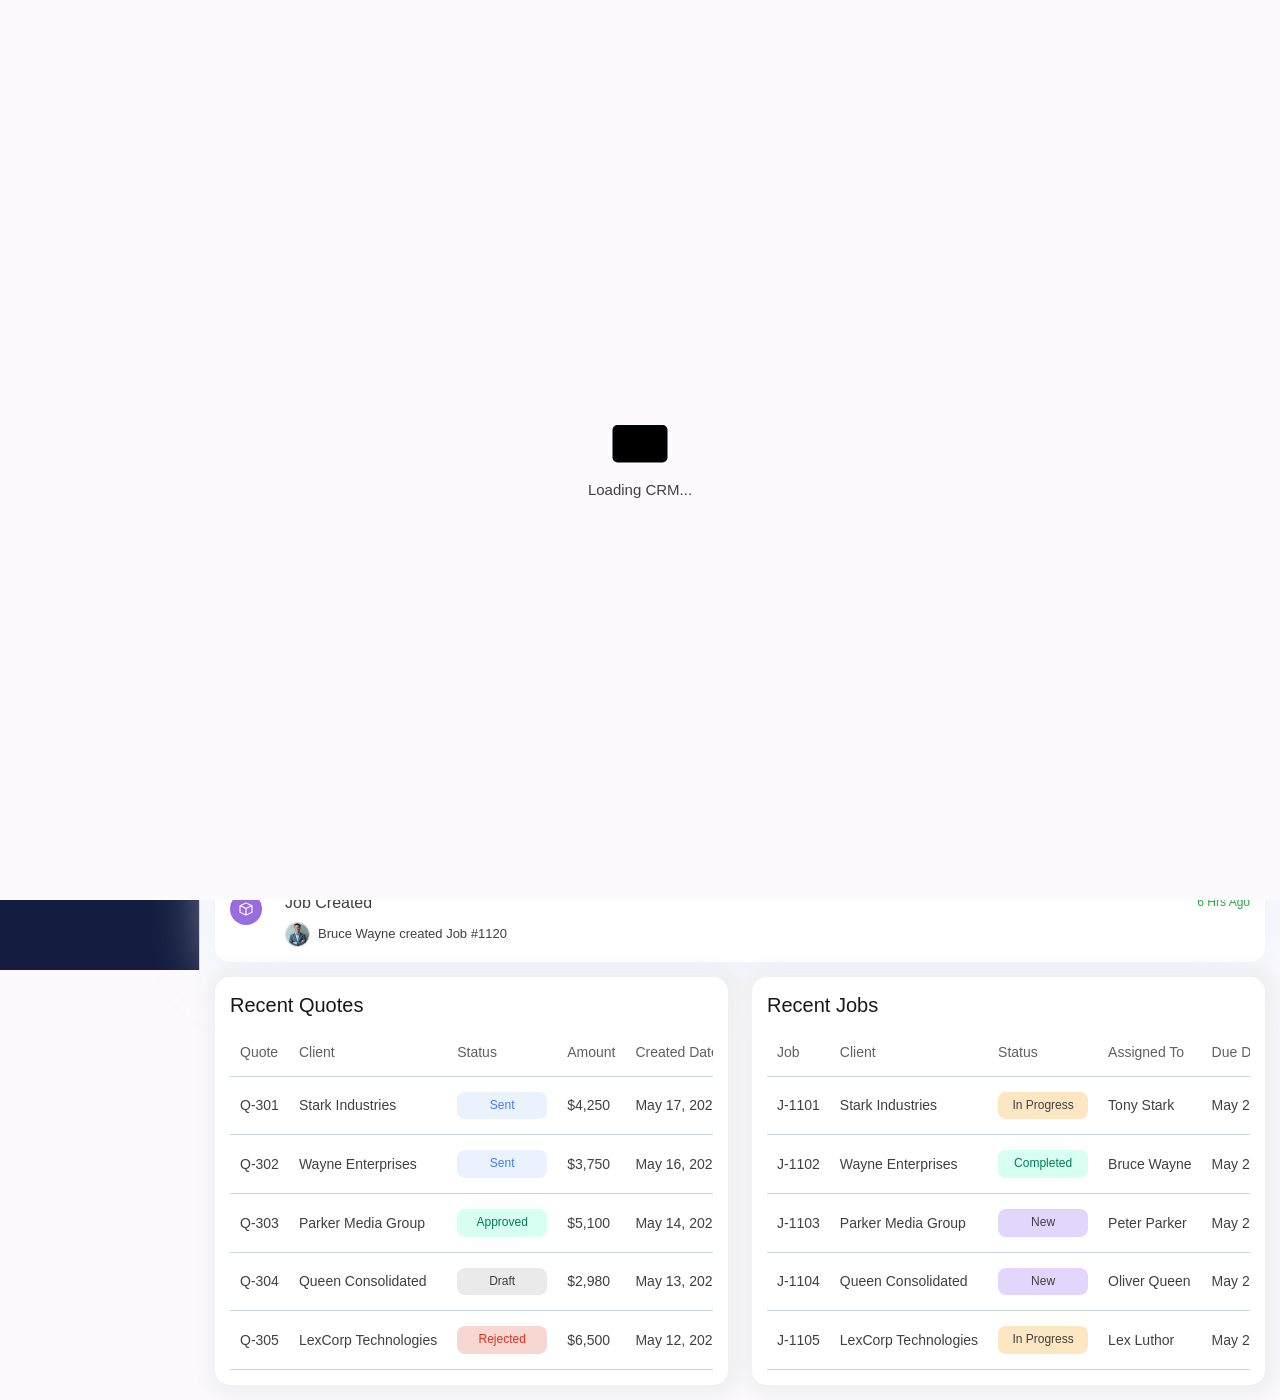
==== index.html @ 26a9eddf "files" ====
<!DOCTYPE html>
<html lang="en">

<head>
    <meta charset="UTF-8">
    <meta http-equiv="X-UA-Compatible" content="IE=edge">
    <meta name="author" content="Reels-Shorts">
    <meta name="viewport" content="width=device-width, initial-scale=1, maximum-scale=1, user-scalable=0" />
    <title>Reels-Shorts</title>
    <meta name="description" content="Reels-Shorts">
    <meta name="keywords" content="Reels-Shorts">
    <link rel="icon" href="assets/images/logo-white.png">
    <link
        href="https://fonts.googleapis.com/css2?family=DM+Sans:ital,opsz,wght@0,9..40,100..1000;1,9..40,100..1000&family=Inter:ital,opsz,wght@0,14..32,100..900;1,14..32,100..900&family=Mulish:ital,wght@0,200..1000;1,200..1000&family=Playfair:ital,opsz,wght@0,5..1200,300..900;1,5..1200,300..900&display=swap"
        rel="stylesheet">
    <link href="https://cdn.jsdelivr.net/npm/quill@2.0.3/dist/quill.snow.css" rel="stylesheet" />
    <link href="https://cdnjs.cloudflare.com/ajax/libs/font-awesome/6.5.0/css/all.min.css" rel="stylesheet">
    <link href="https://fonts.googleapis.com/css2?family=Play:wght@400;700&display=swap" rel="stylesheet">
    <link rel="stylesheet" href="https://cdn.jsdelivr.net/npm/flatpickr/dist/flatpickr.min.css">
    <link rel="stylesheet" href="https://cdn.jsdelivr.net/npm/choices.js/public/assets/styles/choices.min.css" />
    <link rel="stylesheet" href="assets/css/dataTables.bootstrap5.min.css">
    <link href="./assets/css/bootstrap.min.css" rel="stylesheet">
    <link rel="stylesheet" href="assets/css/swiper-bundle.min.css">
    <link rel="stylesheet" href="assets/css/main-style.css">
    <link rel="stylesheet" href="assets/css/responsive.css">
</head>

<body> 
    <div class="loader-overlay" id="loaderOverlay">
        <div class="loader-container" style="text-align:center;"> 
            <svg class="svg-loader" viewBox="0 0 64 64">
                <path d="M20 20 v-6 a4 4 0 0 1 4-4 h16 a4 4 0 0 1 4 4 v6" />
                <rect x="10" y="20" width="44" height="30" rx="4" ry="4" />
                <path d="M10 30 h44" />
            </svg>
            <div class="loading-text">Loading CRM...</div>
        </div>
    </div>
    <div class="overlay"></div> 
    <!-- Header  -->
    <header class="site-header">
        <div class="container">
            <div class="about-profile d-flex align-items-center justify-content-between gap-2">
                <a href="index.html" class="about-profile-left" tab-index="0">
                    <img src="./assets/images/logo-white.png" alt="logo">
                </a>
                <div class="about-profile-right d-flex align-items-center">
                    <button class="btn upgrade-btn">
                        <svg xmlns="http://www.w3.org/2000/svg" width="25" height="25" viewBox="0 0 25 25" fill="none">
                            <path
                                d="M1.56562 7.26797C1.60528 6.36304 1.99268 5.50833 2.64707 4.88204C3.30146 4.25574 4.17233 3.90619 5.07812 3.90625H19.9219C20.8277 3.90619 21.6985 4.25574 22.3529 4.88204C23.0073 5.50833 23.3947 6.36304 23.4344 7.26797L22.2812 7.90859L12.5 13.175L2.71875 7.90859L1.56562 7.26797ZM1.5625 9.05313V17.5781C1.5625 18.5105 1.9329 19.4047 2.5922 20.064C3.25151 20.7234 4.14572 21.0938 5.07812 21.0938H19.9219C20.8543 21.0938 21.7485 20.7234 22.4078 20.064C23.0671 19.4047 23.4375 18.5105 23.4375 17.5781V9.05313L23.0266 9.28203L12.8703 14.7508C12.7565 14.812 12.6293 14.8441 12.5 14.8441C12.3707 14.8441 12.2435 14.812 12.1297 14.7508L1.96406 9.27656L1.5625 9.05313Z"
                                fill="white" />
                        </svg>
                    </button>
                    <div class="notification-wrapper">
                        <button class="btn upgrade-btn" id="notification-btn" aria-label="Notifications">
                            <svg xmlns="http://www.w3.org/2000/svg" width="25" height="25" viewBox="0 0 25 25"
                                fill="none">
                                <path fill-rule="evenodd" clip-rule="evenodd"
                                    d="M14.8555 2.47284C14.0965 2.21425 13.3001 2.08262 12.4983 2.08325C10.5644 2.08325 8.70972 2.85148 7.34227 4.21893C5.97482 5.58639 5.20659 7.44105 5.20659 9.37492V13.0499L5.1993 13.1697C5.18551 13.2897 5.15097 13.4064 5.09721 13.5145L3.30867 17.0905L3.26076 17.1999C3.19558 17.3733 3.17342 17.5599 3.19618 17.7438C3.21893 17.9276 3.28592 18.1032 3.3914 18.2555C3.49688 18.4078 3.63771 18.5322 3.80182 18.6181C3.96593 18.7041 4.14843 18.7489 4.33367 18.7489H20.6628L20.7826 18.7426C20.9668 18.7233 21.1435 18.6596 21.2977 18.557C21.4519 18.4545 21.5789 18.316 21.6679 18.1536C21.7569 17.9912 21.8052 17.8097 21.8086 17.6245C21.8121 17.4394 21.7707 17.2562 21.6878 17.0905L19.9003 13.5145L19.8524 13.403C19.8112 13.2895 19.7901 13.1697 19.7899 13.0489V10.1489L19.543 10.2301C18.5503 10.5211 17.4891 10.4754 16.525 10.1003C15.5608 9.72511 14.7479 9.04154 14.2129 8.1561C13.6778 7.27066 13.4507 6.23308 13.567 5.20509C13.6832 4.1771 14.1363 3.21644 14.8555 2.47284ZM10.6931 21.3019C11.221 21.6751 11.8517 21.8753 12.4983 21.8749C13.1448 21.8753 13.7755 21.6751 14.3034 21.3019C14.8314 20.9288 15.2307 20.4011 15.4462 19.7916H9.55034C9.76584 20.4011 10.1651 20.9288 10.6931 21.3019Z"
                                    fill="white" />
                                <path
                                    d="M18.2274 3.12492C18.9181 3.12492 19.5805 3.39929 20.0688 3.88766C20.5572 4.37604 20.8316 5.03842 20.8316 5.72909C20.8316 6.41975 20.5572 7.08214 20.0688 7.57051C19.5805 8.05889 18.9181 8.33325 18.2274 8.33325C17.5368 8.33325 16.8744 8.05889 16.386 7.57051C15.8976 7.08214 15.6233 6.41975 15.6233 5.72909C15.6233 5.03842 15.8976 4.37604 16.386 3.88766C16.8744 3.39929 17.5368 3.12492 18.2274 3.12492Z"
                                    fill="#FF4A5C" />
                            </svg>
                        </button>
                        <!-- Notification Dropdown -->
                        <div id="notification-menu" class="notification-dropdown">
                            <div class="dropdown-header">Notifications</div>
                            <div class="notification-item">
                                <div class="notification-img d-flex flex-column gap-2">
                                    <div class="notification-content d-flex align-items-center gap-2">
                                        <img src="./assets/images/client-4.png" alt="User" />
                                        <p>Client requested brighter lighting and more angle variety.</p>
                                    </div>
                                    <span class="notification-time">Today at 9:42 am</span>
                                </div>
                                <span class="status-dot"></span>
                            </div>
                            <div class="notification-item">
                                <div class="notification-img d-flex flex-column gap-2">
                                    <div class="notification-content d-flex align-items-center gap-2">
                                        <img src="./assets/images/client-5.png" alt="User" />
                                        <p>Client requested brighter lighting and more angle variety.</p>
                                    </div>
                                    <span class="notification-time">Yesterday at 8:42 am</span>
                                </div>
                                <span class="status-dot"></span>
                            </div>
                            <div class="notification-item">
                                <div class="notification-img d-flex flex-column gap-2">
                                    <div class="notification-content d-flex align-items-center gap-2">
                                        <img src="./assets/images/client-4.png" alt="User" />
                                        <p>Client requested brighter lighting and more angle variety.</p>
                                    </div>
                                    <span class="notification-time">28 June, 2025 at 1:42 am</span>
                                </div>
                                <span class="status-dot"></span>
                            </div>

                            <div class="notification-footer">
                                <a href="#">Read All</a>
                                <a href="#" class="clear-noti">Clear All</a>
                            </div>
                        </div>
                    </div>
                    <div class="user-profile dropdown">
                        <a href="#" class="d-flex align-items-center text-decoration-none dropdown-toggle gap-2"
                            data-bs-toggle="dropdown" aria-expanded="false">
                            <img src="./assets/images/profile-img.png" alt="mdo" width="32" height="32"
                                class="profile-img">
                            <span>John Doe</span>
                        </a>
                        <ul class="dropdown-menu text-small p-0" style="">
                            <li>
                                <a class="dropdown-item d-flex align-items-center gap-2" href="#">
                                    <div class="nice-select-svg">
                                        <svg xmlns="http://www.w3.org/2000/svg" width="24" height="25"
                                            viewBox="0 0 24 25" fill="none">
                                            <path
                                                d="M12 2.5C11.0111 2.5 10.0444 2.79324 9.22215 3.34265C8.3999 3.89206 7.75904 4.67295 7.3806 5.58658C7.00216 6.50021 6.90315 7.50555 7.09607 8.47545C7.289 9.44536 7.7652 10.3363 8.46447 11.0355C9.16373 11.7348 10.0546 12.211 11.0245 12.4039C11.9945 12.5969 12.9998 12.4978 13.9134 12.1194C14.827 11.741 15.6079 11.1001 16.1573 10.2779C16.7068 9.45561 17 8.48891 17 7.5C17 6.17392 16.4732 4.90215 15.5355 3.96447C14.5979 3.02678 13.3261 2.5 12 2.5ZM12 10.5C11.4067 10.5 10.8266 10.3241 10.3333 9.99441C9.83994 9.66476 9.45542 9.19623 9.22836 8.64805C9.0013 8.09987 8.94189 7.49667 9.05764 6.91473C9.1734 6.33279 9.45912 5.79824 9.87868 5.37868C10.2982 4.95912 10.8328 4.6734 11.4147 4.55764C11.9967 4.44189 12.5999 4.5013 13.1481 4.72836C13.6962 4.95542 14.1648 5.33994 14.4944 5.83329C14.8241 6.32664 15 6.90666 15 7.5C15 8.29565 14.6839 9.05871 14.1213 9.62132C13.5587 10.1839 12.7956 10.5 12 10.5ZM21 21.5V20.5C21 18.6435 20.2625 16.863 18.9497 15.5503C17.637 14.2375 15.8565 13.5 14 13.5H10C8.14348 13.5 6.36301 14.2375 5.05025 15.5503C3.7375 16.863 3 18.6435 3 20.5V21.5H5V20.5C5 19.1739 5.52678 17.9021 6.46447 16.9645C7.40215 16.0268 8.67392 15.5 10 15.5H14C15.3261 15.5 16.5979 16.0268 17.5355 16.9645C18.4732 17.9021 19 19.1739 19 20.5V21.5H21Z"
                                                fill="#653CEA" />
                                        </svg>
                                    </div>
                                    New project...
                                </a>
                            </li>
                            <li>
                                <a class="dropdown-item d-flex align-items-center gap-2" href="#">
                                    <div class="nice-select-svg">
                                        <svg xmlns="http://www.w3.org/2000/svg" width="24" height="25"
                                            viewBox="0 0 24 25" fill="none">
                                            <path
                                                d="M19.9 13.1599C19.7397 12.9774 19.6513 12.7428 19.6513 12.4999C19.6513 12.257 19.7397 12.0224 19.9 11.8399L21.18 10.3999C21.321 10.2426 21.4086 10.0446 21.4302 9.8344C21.4517 9.62421 21.4062 9.41258 21.3 9.22989L19.3 5.7699C19.1949 5.58742 19.0349 5.44277 18.8427 5.35658C18.6506 5.27039 18.4362 5.24705 18.23 5.2899L16.35 5.6699C16.1108 5.71932 15.8617 5.67948 15.6499 5.5579C15.438 5.43631 15.278 5.24138 15.2 5.0099L14.59 3.1799C14.5229 2.98127 14.3951 2.80876 14.2246 2.68674C14.0541 2.56471 13.8496 2.49935 13.64 2.4999H9.63999C9.42192 2.48851 9.20612 2.54882 9.02555 2.67161C8.84498 2.7944 8.70957 2.97291 8.63999 3.1799L8.07999 5.0099C8.00199 5.24138 7.84196 5.43631 7.6301 5.5579C7.41824 5.67948 7.1692 5.71932 6.92999 5.6699L4.99999 5.2899C4.80454 5.26228 4.60529 5.29312 4.42734 5.37853C4.24938 5.46395 4.10069 5.60012 3.99999 5.7699L1.99999 9.22989C1.89115 9.41054 1.84221 9.62098 1.86017 9.83112C1.87813 10.0413 1.96207 10.2403 2.09999 10.3999L3.36999 11.8399C3.53031 12.0224 3.61872 12.257 3.61872 12.4999C3.61872 12.7428 3.53031 12.9774 3.36999 13.1599L2.09999 14.5999C1.96207 14.7595 1.87813 14.9585 1.86017 15.1687C1.84221 15.3788 1.89115 15.5892 1.99999 15.7699L3.99999 19.2299C4.10509 19.4124 4.26511 19.557 4.45724 19.6432C4.64937 19.7294 4.86381 19.7527 5.06999 19.7099L6.94999 19.3299C7.1892 19.2805 7.43824 19.3203 7.6501 19.4419C7.86196 19.5635 8.02199 19.7584 8.09999 19.9899L8.70999 21.8199C8.77957 22.0269 8.91498 22.2054 9.09555 22.3282C9.27612 22.451 9.49192 22.5113 9.70999 22.4999H13.71C13.9196 22.5004 14.1241 22.4351 14.2946 22.3131C14.4651 22.191 14.5929 22.0185 14.66 21.8199L15.27 19.9899C15.348 19.7584 15.508 19.5635 15.7199 19.4419C15.9317 19.3203 16.1808 19.2805 16.42 19.3299L18.3 19.7099C18.5062 19.7527 18.7206 19.7294 18.9127 19.6432C19.1049 19.557 19.2649 19.4124 19.37 19.2299L21.37 15.7699C21.4762 15.5872 21.5217 15.3756 21.5002 15.1654C21.4786 14.9552 21.391 14.7572 21.25 14.5999L19.9 13.1599ZM18.41 14.4999L19.21 15.3999L17.93 17.6199L16.75 17.3799C16.0298 17.2327 15.2806 17.355 14.6446 17.7237C14.0086 18.0924 13.5301 18.6817 13.3 19.3799L12.92 20.4999H10.36L9.99999 19.3599C9.76984 18.6617 9.29137 18.0724 8.65539 17.7037C8.01942 17.335 7.27021 17.2127 6.54999 17.3599L5.36999 17.5999L4.06999 15.3899L4.86999 14.4899C5.36194 13.9399 5.63392 13.2278 5.63392 12.4899C5.63392 11.752 5.36194 11.0399 4.86999 10.4899L4.06999 9.5899L5.34999 7.38989L6.52999 7.6299C7.25021 7.77712 7.99942 7.65478 8.63539 7.28609C9.27137 6.91741 9.74984 6.32805 9.97999 5.6299L10.36 4.4999H12.92L13.3 5.63989C13.5301 6.33805 14.0086 6.92741 14.6446 7.29609C15.2806 7.66478 16.0298 7.78712 16.75 7.63989L17.93 7.3999L19.21 9.61989L18.41 10.5199C17.9236 11.0687 17.655 11.7766 17.655 12.5099C17.655 13.2432 17.9236 13.9511 18.41 14.4999ZM11.64 8.4999C10.8489 8.4999 10.0755 8.73449 9.41771 9.17402C8.75991 9.61354 8.24722 10.2383 7.94447 10.9692C7.64172 11.7001 7.56251 12.5043 7.71685 13.2803C7.87119 14.0562 8.25215 14.7689 8.81156 15.3283C9.37097 15.8877 10.0837 16.2687 10.8596 16.423C11.6356 16.5774 12.4398 16.4982 13.1707 16.1954C13.9016 15.8927 14.5263 15.38 14.9659 14.7222C15.4054 14.0644 15.64 13.291 15.64 12.4999C15.64 11.439 15.2186 10.4216 14.4684 9.67147C13.7183 8.92132 12.7009 8.4999 11.64 8.4999ZM11.64 14.4999C11.2444 14.4999 10.8577 14.3826 10.5288 14.1628C10.1999 13.9431 9.9436 13.6307 9.79223 13.2653C9.64085 12.8998 9.60125 12.4977 9.67842 12.1097C9.75559 11.7218 9.94607 11.3654 10.2258 11.0857C10.5055 10.806 10.8618 10.6155 11.2498 10.5383C11.6378 10.4612 12.0399 10.5008 12.4054 10.6521C12.7708 10.8035 13.0832 11.0599 13.3029 11.3888C13.5227 11.7177 13.64 12.1043 13.64 12.4999C13.64 13.0303 13.4293 13.539 13.0542 13.9141C12.6791 14.2892 12.1704 14.4999 11.64 14.4999Z"
                                                fill="#653CEA" />
                                        </svg>
                                    </div>
                                    Account Setting
                                </a>
                            </li>
                            <li>
                                <a class="dropdown-item d-flex align-items-center gap-2 sign-out-btn" href="#">
                                    <div class="nice-select-svg">
                                        <svg xmlns="http://www.w3.org/2000/svg" width="24" height="25"
                                            viewBox="0 0 24 25" fill="none">
                                            <path
                                                d="M20.3438 17.6563H18.6961C18.5836 17.6563 18.4781 17.7055 18.4078 17.7922C18.2438 17.9914 18.068 18.1836 17.8828 18.3664C17.1255 19.1245 16.2285 19.7286 15.2414 20.1453C14.2187 20.5773 13.1195 20.7989 12.0094 20.7969C10.8867 20.7969 9.79922 20.5766 8.77735 20.1453C7.79021 19.7286 6.89321 19.1245 6.13594 18.3664C5.37731 17.611 4.7724 16.7155 4.35469 15.7297C3.9211 14.7078 3.70313 13.6227 3.70313 12.5C3.70313 11.3774 3.92344 10.2922 4.35469 9.27035C4.77188 8.28363 5.37188 7.39535 6.13594 6.63363C6.9 5.87191 7.78828 5.27191 8.77735 4.85472C9.79922 4.42347 10.8867 4.20316 12.0094 4.20316C13.132 4.20316 14.2195 4.42113 15.2414 4.85472C16.2305 5.27191 17.1188 5.87191 17.8828 6.63363C18.068 6.81879 18.2414 7.01097 18.4078 7.20785C18.4781 7.29457 18.5859 7.34379 18.6961 7.34379H20.3438C20.4914 7.34379 20.5828 7.17972 20.5008 7.0555C18.7031 4.26175 15.5578 2.41254 11.9836 2.42191C6.36797 2.43597 1.86563 6.99457 1.92188 12.6032C1.97813 18.1227 6.47344 22.5782 12.0094 22.5782C15.5742 22.5782 18.7055 20.7313 20.5008 17.9446C20.5805 17.8203 20.4914 17.6563 20.3438 17.6563ZM22.4273 12.3524L19.1016 9.72738C18.9773 9.62894 18.7969 9.718 18.7969 9.87504V11.6563H11.4375C11.3344 11.6563 11.25 11.7407 11.25 11.8438V13.1563C11.25 13.2594 11.3344 13.3438 11.4375 13.3438H18.7969V15.125C18.7969 15.2821 18.9797 15.3711 19.1016 15.2727L22.4273 12.6477C22.4498 12.6302 22.4679 12.6077 22.4803 12.5822C22.4928 12.5566 22.4993 12.5285 22.4993 12.5C22.4993 12.4716 22.4928 12.4435 22.4803 12.4179C22.4679 12.3923 22.4498 12.3699 22.4273 12.3524Z"
                                                fill="#653CEA" />
                                        </svg>
                                    </div>
                                    Sign Out
                                </a>
                            </li>
                        </ul>
                    </div>
                    <button id="mobile-menu-btn" class="mobile-menu-btn">
                        <svg xmlns="http://www.w3.org/2000/svg" viewBox="0 0 448 512">
                            <path
                                d="M0 96C0 78.3 14.3 64 32 64l384 0c17.7 0 32 14.3 32 32s-14.3 32-32 32L32 128C14.3 128 0 113.7 0 96zM0 256c0-17.7 14.3-32 32-32l384 0c17.7 0 32 14.3 32 32s-14.3 32-32 32L32 288c-17.7 0-32-14.3-32-32zM448 416c0 17.7-14.3 32-32 32L32 448c-17.7 0-32-14.3-32-32s14.3-32 32-32l384 0c17.7 0 32 14.3 32 32z" />
                        </svg>
                    </button>
                </div>
            </div>
        </div>
    </header>
    <!-- Sidebar -->
    <aside class="sidebar">
        <div class="sidebar-header">
            <a class="logo-col d-flex align-items-center" href="#" tabindex="0">
                <button id="close-sidebar-btn" class="close-sidebar-btn" aria-label="Close Sidebar">
                    <svg xmlns="http://www.w3.org/2000/svg" width="22" height="22" viewBox="0 0 24 24" fill="none"
                        stroke="currentColor" stroke-width="2" stroke-linecap="round" stroke-linejoin="round">
                        <line x1="18" y1="6" x2="6" y2="18"></line>
                        <line x1="6" y1="6" x2="18" y2="18"></line>
                    </svg>
                </button>
            </a>
        </div>
        <ul class="sidebar-menu">
            <li><a href="#" id="dashboard">
                    <svg xmlns="http://www.w3.org/2000/svg" width="26" height="26" viewBox="0 0 26 26" fill="none">
                        <path
                            d="M11.027 21H5.973C5.436 21 5 20.523 5 19.935V17.065C5 16.475 5.436 16 5.973 16H11.027C11.564 16 12 16.476 12 17.065V19.935C12 20.523 11.564 21 11.027 21ZM11.024 14H5.977C5.437 14 5 13.577 5 13.055V5.945C5 5.425 5.438 5 5.977 5H11.024C11.564 5 12 5.424 12 5.946V13.056C12 13.577 11.563 14 11.024 14ZM14.979 5H20.021C20.561 5 21 5.478 21 6.069V8.932C21 9.522 20.561 10 20.021 10H14.979C14.439 10 14 9.522 14 8.932V6.07C14 5.48 14.439 5 14.979 5ZM14.972 12H20.028C20.565 12 21 12.42 21 12.94V20.06C21 20.579 20.565 21 20.028 21H14.972C14.435 21 14 20.579 14 20.06V12.94C14 12.42 14.435 12 14.972 12Z"
                            fill="white" />
                    </svg>

                    Dashboard
                </a>
            </li>
            <li><a href="#" id="jobs">
                    <svg xmlns="http://www.w3.org/2000/svg" width="24" height="24" viewBox="0 0 24 24" fill="none">
                        <g clip-path="url(#clip0_5658_1587)">
                            <path
                                d="M24.0001 6.84006V5.39006C24.0001 4.80658 23.7683 4.247 23.3557 3.83442C22.9431 3.42184 22.3835 3.19006 21.8001 3.19006H19.1101L18.8401 1.55006C18.7685 1.11475 18.5438 0.719327 18.2064 0.435114C17.869 0.1509 17.4412 -0.00339545 17.0001 5.66966e-05H13.3701C12.9307 -0.00100871 12.5052 0.15437 12.1699 0.438372C11.8346 0.722374 11.6113 1.11646 11.5401 1.55006L11.2701 3.19006H8.58007C7.99659 3.19006 7.43701 3.42184 7.02443 3.83442C6.61185 4.247 6.38007 4.80658 6.38007 5.39006V6.84006H24.0001ZM13.0001 1.84006C13.0143 1.75797 13.0574 1.68367 13.1216 1.63051C13.1857 1.57735 13.2668 1.54882 13.3501 1.55006H17.0001C17.0834 1.54882 17.1644 1.57735 17.2285 1.63051C17.2927 1.68367 17.3358 1.75797 17.3501 1.84006L17.5801 3.24006H12.7801L13.0001 1.84006ZM15.9401 8.34006V9.80006C15.9401 9.99897 15.861 10.1897 15.7204 10.3304C15.5797 10.471 15.389 10.5501 15.1901 10.5501C14.9912 10.5501 14.8004 10.471 14.6597 10.3304C14.5191 10.1897 14.4401 9.99897 14.4401 9.80006V8.34006H6.38007V13.1001C6.38007 13.389 6.43697 13.675 6.54753 13.942C6.65809 14.2089 6.82014 14.4514 7.02443 14.6557C7.22872 14.86 7.47125 15.022 7.73816 15.1326C8.00508 15.2432 8.29116 15.3001 8.58007 15.3001H21.8001C22.3835 15.3001 22.9431 15.0683 23.3557 14.6557C23.7683 14.2431 24.0001 13.6835 24.0001 13.1001V8.34006H15.9401ZM17.1901 18.8901L14.1901 19.8901C14.1511 19.8879 14.1124 19.8971 14.0786 19.9167C14.0449 19.9362 14.0176 19.9652 14.0001 20.0001C13.8619 20.2998 13.6404 20.5535 13.362 20.7308C13.0836 20.9081 12.7601 21.0016 12.4301 21.0001H9.00007C8.88602 21.0001 8.77665 20.9548 8.69601 20.8741C8.61537 20.7935 8.57007 20.6841 8.57007 20.5701C8.57007 20.456 8.61537 20.3466 8.69601 20.266C8.77665 20.1854 8.88602 20.1401 9.00007 20.1401H12.4401C12.6682 20.1401 12.8869 20.0494 13.0482 19.8882C13.2095 19.7269 13.3001 19.5081 13.3001 19.2801C13.3001 19.052 13.2095 18.8332 13.0482 18.6719C12.8869 18.5107 12.6682 18.4201 12.4401 18.4201H9.44007C8.44838 17.6611 7.24765 17.2248 6.00007 17.1701H4.25007C3.71503 17.1727 3.18789 17.2993 2.71007 17.5401L0.120067 18.8301C0.0881111 18.847 0.060592 18.8712 0.0397424 18.9007C0.0188927 18.9302 0.00529997 18.9643 6.69577e-05 19.0001V23.6301C-0.000911314 23.6688 0.00884648 23.707 0.0282605 23.7406C0.0476745 23.7741 0.0759878 23.8016 0.110067 23.8201C0.143511 23.8394 0.181449 23.8495 0.220067 23.8495C0.258685 23.8495 0.296623 23.8394 0.330067 23.8201L3.09007 22.1001C3.19854 22.0302 3.32105 21.985 3.44893 21.9677C3.57682 21.9504 3.70693 21.9614 3.83007 22.0001C12.3901 24.8901 9.53007 24.9001 19.1801 20.0001C19.2468 19.9674 19.3042 19.9184 19.3469 19.8575C19.3896 19.7967 19.4162 19.726 19.4241 19.6521C19.4321 19.5782 19.4213 19.5035 19.3926 19.435C19.3639 19.3664 19.3183 19.3062 19.2601 19.2601C18.9747 19.028 18.635 18.8723 18.2729 18.8076C17.9108 18.7428 17.5382 18.7712 17.1901 18.8901Z"
                                fill="white" />
                        </g>
                        <defs>
                            <clipPath id="clip0_5658_1587">
                                <rect width="24" height="24" fill="white" />
                            </clipPath>
                        </defs>
                    </svg>
                    Jobs</a>
            </li>
            <li><a href="#" id="Clients">
                    <svg xmlns="http://www.w3.org/2000/svg" width="16" height="16" viewBox="0 0 16 16" fill="none">
                        <path
                            d="M7.99822 8C8.66126 8 9.29715 7.73661 9.76599 7.26777C10.2348 6.79893 10.4982 6.16304 10.4982 5.5C10.4982 4.83696 10.2348 4.20107 9.76599 3.73223C9.29715 3.26339 8.66126 3 7.99822 3C7.33518 3 6.69929 3.26339 6.23045 3.73223C5.76161 4.20107 5.49822 4.83696 5.49822 5.5C5.49822 6.16304 5.76161 6.79893 6.23045 7.26777C6.69929 7.73661 7.33518 8 7.99822 8ZM3.15422 11.763C3.31422 11.134 3.59422 10.553 3.96722 10.043C3.4247 9.93925 2.86309 10.0181 2.3701 10.2672C1.87711 10.5163 1.48051 10.9217 1.24222 11.42C1.10622 11.707 1.34422 12 1.66022 12H3.10922C3.11922 11.9227 3.13422 11.8437 3.15422 11.763ZM12.8452 11.763C12.8652 11.843 12.8806 11.922 12.8912 12H14.3372C14.6532 12 14.8912 11.707 14.7542 11.421C14.5162 10.9231 14.1202 10.5179 13.6278 10.2686C13.1354 10.0194 12.5744 9.94004 12.0322 10.043C12.4062 10.553 12.6852 11.133 12.8452 11.763ZM13.9982 7.5C13.9982 7.69698 13.9594 7.89204 13.884 8.07403C13.8087 8.25601 13.6982 8.42137 13.5589 8.56066C13.4196 8.69995 13.2542 8.81044 13.0722 8.88582C12.8903 8.9612 12.6952 9 12.4982 9C12.3012 9 12.1062 8.9612 11.9242 8.88582C11.7422 8.81044 11.5768 8.69995 11.4376 8.56066C11.2983 8.42137 11.1878 8.25601 11.1124 8.07403C11.037 7.89204 10.9982 7.69698 10.9982 7.5C10.9982 7.10218 11.1563 6.72064 11.4376 6.43934C11.7189 6.15804 12.1004 6 12.4982 6C12.896 6 13.2776 6.15804 13.5589 6.43934C13.8402 6.72064 13.9982 7.10218 13.9982 7.5ZM3.49822 9C3.89605 9 4.27758 8.84196 4.55888 8.56066C4.84019 8.27936 4.99822 7.89782 4.99822 7.5C4.99822 7.10218 4.84019 6.72064 4.55888 6.43934C4.27758 6.15804 3.89605 6 3.49822 6C3.1004 6 2.71886 6.15804 2.43756 6.43934C2.15626 6.72064 1.99822 7.10218 1.99822 7.5C1.99822 7.89782 2.15626 8.27936 2.43756 8.56066C2.71886 8.84196 3.1004 9 3.49822 9ZM4.99822 13C4.44622 13 3.98522 12.545 4.12222 12.01C4.34294 11.1495 4.84366 10.387 5.5455 9.84244C6.24734 9.29791 7.11041 9.00236 7.99872 9.00236C8.88703 9.00236 9.7501 9.29791 10.4519 9.84244C11.1538 10.387 11.6545 11.1495 11.8752 12.01C12.0112 12.545 11.5512 13 10.9982 13H4.99822Z"
                            fill="white" />
                    </svg>
                    Clients </a></li>
            <li><a href="#" id="proposals">
                    <svg xmlns="http://www.w3.org/2000/svg" width="25" height="25" viewBox="0 0 25 25" fill="none">
                        <path
                            d="M8.09115 16.9063H9.15573L15.3266 10.7896L14.2078 9.67087L8.0901 15.7896L8.09115 16.9063ZM15.8953 10.2209L16.7484 9.35525C16.8526 9.25108 16.9047 9.12955 16.9047 8.99066C16.9047 8.85178 16.8526 8.73025 16.7484 8.62608L16.3714 8.249C16.2672 8.14483 16.1457 8.09275 16.0068 8.09275C15.8679 8.09275 15.7464 8.14483 15.6422 8.249L14.7776 9.10317L15.8953 10.2209ZM5.84635 20.8334C5.38316 20.8334 4.98698 20.6684 4.65781 20.3386C4.32865 20.0087 4.16406 19.6132 4.16406 19.1521V5.849C4.16406 5.3865 4.32899 4.99067 4.65885 4.6615C4.98872 4.33233 5.38455 4.1674 5.84635 4.16671H10.7422C10.6477 3.63476 10.7752 3.15455 11.1245 2.72608C11.4731 2.29761 11.9342 2.08337 12.5078 2.08337C13.0814 2.08337 13.5425 2.29761 13.8911 2.72608C14.2398 3.15455 14.3602 3.63476 14.2526 4.16671H19.1484C19.6109 4.16671 20.0068 4.33164 20.3359 4.6615C20.6651 4.99136 20.83 5.38719 20.8307 5.849V19.1511C20.8307 19.6136 20.6658 20.0094 20.3359 20.3386C20.0061 20.6677 19.6102 20.8327 19.1484 20.8334H5.84635ZM12.4974 4.62712C12.7231 4.62712 12.9099 4.55351 13.0578 4.40629C13.2057 4.25907 13.2793 4.07226 13.2786 3.84587C13.278 3.61948 13.204 3.43303 13.0568 3.2865C12.9095 3.13997 12.7231 3.06601 12.4974 3.06462C12.2717 3.06324 12.0852 3.13719 11.938 3.2865C11.7908 3.4358 11.7168 3.62226 11.7161 3.84587C11.7155 4.06948 11.7894 4.25629 11.938 4.40629C12.0866 4.55629 12.2731 4.6299 12.4974 4.62712Z"
                            fill="white" />
                    </svg>
                    Proposals </a></li>
            <li><a href="#" id="quotes">
                    <svg xmlns="http://www.w3.org/2000/svg" width="18" height="16" viewBox="0 0 18 16" fill="none">
                        <path
                            d="M13 6C13 3.23844 10.09 1 6.5 1C2.91 1 0 3.23844 0 6C0 7.07094 0.441563 8.06094 1.18656 8.87438C0.769063 9.81938 0.07875 10.5675 0.06875 10.5781C0.0351009 10.6136 0.0125837 10.6581 0.00398597 10.7062C-0.00461179 10.7543 0.00108741 10.8039 0.020378 10.8488C0.0396687 10.8937 0.0717037 10.9319 0.112517 10.9588C0.153331 10.9857 0.201131 11 0.25 11C1.39313 11 2.34156 10.6172 3.02281 10.2194C4.02906 10.7112 5.21938 11 6.5 11C10.09 11 13 8.76156 13 6ZM6 9V8.49094C5.64719 8.47281 5.30406 8.34969 5.01969 8.13625C4.89781 8.04469 4.89156 7.86219 5.00187 7.75688L5.36906 7.40656C5.45562 7.32406 5.58438 7.32031 5.68563 7.38375C5.80656 7.45937 5.94375 7.5 6.08625 7.5H6.96469C7.16781 7.5 7.33344 7.315 7.33344 7.08781C7.33344 6.90187 7.22062 6.73813 7.05937 6.69L5.65312 6.26813C5.07219 6.09375 4.66625 5.53625 4.66625 4.91219C4.66625 4.14594 5.26156 3.52344 5.99969 3.50375V3C5.99969 2.86187 6.11156 2.75 6.24969 2.75H6.74969C6.88781 2.75 6.99969 2.86187 6.99969 3V3.50906C7.3525 3.52719 7.69563 3.65 7.98 3.86375C8.10188 3.95531 8.10812 4.13781 7.99781 4.24312L7.63062 4.59344C7.54406 4.67594 7.41531 4.67969 7.31406 4.61625C7.19313 4.54031 7.05594 4.5 6.91344 4.5H6.035C5.83187 4.5 5.66625 4.685 5.66625 4.91219C5.66625 5.09813 5.77906 5.26187 5.94031 5.31L7.34656 5.73187C7.9275 5.90625 8.33344 6.46375 8.33344 7.08781C8.33344 7.85437 7.73813 8.47656 7 8.49625V9C7 9.13813 6.88813 9.25 6.75 9.25H6.25C6.11187 9.25 6 9.13813 6 9ZM16.8128 12.8747C17.5584 12.0612 18 11.0709 18 10C18 7.90812 16.3284 6.11875 13.9584 5.37281C13.9853 5.57906 14 5.78812 14 6C14 9.30844 10.6356 12 6.5 12C6.16313 12 5.83375 11.9759 5.50844 11.9412C6.49375 13.7384 8.80531 15 11.5 15C12.7806 15 13.9709 14.7112 14.9772 14.2194C15.6584 14.6172 16.6069 15 17.75 15C17.85 15 17.9403 14.9403 17.9794 14.8488C18.0191 14.7569 18 14.6506 17.9309 14.5778C17.9212 14.5675 17.2303 13.8203 16.8128 12.8747Z"
                            fill="white" />
                    </svg>
                    Quotes </a></li>
            <li><a href="#" id="estimate">
                    <svg xmlns="http://www.w3.org/2000/svg" width="25" height="25" viewBox="0 0 25 25" fill="none">
                        <path fill-rule="evenodd" clip-rule="evenodd"
                            d="M1.66406 2.5C1.66406 1.83696 1.92745 1.20107 2.3963 0.732233C2.86514 0.263392 3.50102 0 4.16406 0L17.8424 0L23.3307 5.48833V22.5C23.3307 23.163 23.0673 23.7989 22.5985 24.2678C22.1297 24.7366 21.4938 25 20.8307 25H4.16406C3.50102 25 2.86514 24.7366 2.3963 24.2678C1.92745 23.7989 1.66406 23.163 1.66406 22.5V2.5ZM6.66406 6.66667H11.6641V8.33333H6.66406V6.66667ZM18.3307 11.6667H6.66406V13.3333H18.3307V11.6667ZM18.3307 16.6667H13.3307V18.3333H18.3307V16.6667Z"
                            fill="white" />
                    </svg>
                    Estimates </a></li>
            <li><a href="#" id="invoice">
                    <svg xmlns="http://www.w3.org/2000/svg" width="25" height="25" viewBox="0 0 25 25" fill="none">
                        <path fill-rule="evenodd" clip-rule="evenodd"
                            d="M19.7891 22.3959H6.2474C5.28046 22.3959 4.35313 22.0117 3.6694 21.328C2.98568 20.6443 2.60156 19.717 2.60156 18.75V5.14898C2.60156 4.03752 3.70156 3.33231 4.66927 3.66773C4.80816 3.71565 4.94253 3.78579 5.0724 3.87815L5.25469 4.00836C5.69808 4.32297 6.22852 4.49153 6.77219 4.4906C7.31586 4.48967 7.84571 4.31928 8.28802 4.00315C8.90889 3.56129 9.65201 3.32385 10.4141 3.32385C11.1761 3.32385 11.9192 3.56129 12.5401 4.00315C12.9824 4.31928 13.5123 4.48967 14.0559 4.4906C14.5996 4.49153 15.13 4.32297 15.5734 4.00836L15.7557 3.87815C16.7901 3.13856 18.2266 3.87815 18.2266 5.14898V13.0209H21.8724C22.0796 13.0209 22.2783 13.1032 22.4248 13.2497C22.5713 13.3962 22.6536 13.5949 22.6536 13.8021V19.5313C22.6536 20.291 22.3518 21.0196 21.8146 21.5568C21.2774 22.0941 20.5488 22.3959 19.7891 22.3959ZM18.487 14.5834V19.5313C18.487 19.8766 18.6242 20.2078 18.8684 20.452C19.1125 20.6962 19.4437 20.8334 19.7891 20.8334C20.1344 20.8334 20.4656 20.6962 20.7098 20.452C20.954 20.2078 21.0911 19.8766 21.0911 19.5313V14.5834H18.487ZM14.0599 10.1563C14.0599 9.94907 13.9776 9.75036 13.8311 9.60385C13.6846 9.45733 13.4858 9.37502 13.2786 9.37502H7.02865C6.82145 9.37502 6.62273 9.45733 6.47622 9.60385C6.32971 9.75036 6.2474 9.94907 6.2474 10.1563C6.2474 10.3635 6.32971 10.5622 6.47622 10.7087C6.62273 10.8552 6.82145 10.9375 7.02865 10.9375H13.2786C13.4858 10.9375 13.6846 10.8552 13.8311 10.7087C13.9776 10.5622 14.0599 10.3635 14.0599 10.1563ZM13.0182 13.2813C13.0182 13.0741 12.9359 12.8754 12.7894 12.7288C12.6429 12.5823 12.4442 12.5 12.237 12.5H7.02865C6.82145 12.5 6.62273 12.5823 6.47622 12.7288C6.32971 12.8754 6.2474 13.0741 6.2474 13.2813C6.2474 13.4885 6.32971 13.6872 6.47622 13.8337C6.62273 13.9802 6.82145 14.0625 7.02865 14.0625H12.237C12.4442 14.0625 12.6429 13.9802 12.7894 13.8337C12.9359 13.6872 13.0182 13.4885 13.0182 13.2813ZM13.2786 15.625C13.4858 15.625 13.6846 15.7073 13.8311 15.8538C13.9776 16.0004 14.0599 16.1991 14.0599 16.4063C14.0599 16.6135 13.9776 16.8122 13.8311 16.9587C13.6846 17.1052 13.4858 17.1875 13.2786 17.1875H7.02865C6.82145 17.1875 6.62273 17.1052 6.47622 16.9587C6.32971 16.8122 6.2474 16.6135 6.2474 16.4063C6.2474 16.1991 6.32971 16.0004 6.47622 15.8538C6.62273 15.7073 6.82145 15.625 7.02865 15.625H13.2786Z"
                            fill="white" />
                    </svg>
                    Invoice </a></li>
            <li><a href="#" id="reports">
                    <svg xmlns="http://www.w3.org/2000/svg" width="24" height="24" viewBox="0 0 24 24" fill="none">
                        <path fill-rule="evenodd" clip-rule="evenodd"
                            d="M4.823 1.0955C6.263 0.9275 8.5905 0.75 12 0.75C12.9925 0.75 13.8935 0.765 14.7075 0.7905C14.7752 0.792606 14.8423 0.803875 14.907 0.824C15.48 1.0025 17.0205 1.6405 19.176 3.7425C21.207 5.723 21.908 7.1745 22.1375 7.81C22.1635 7.88333 22.1782 7.95883 22.1815 8.0365C22.2235 9.167 22.25 10.4815 22.25 12C22.25 16.055 22.0615 18.6535 21.887 20.192C21.722 21.6415 20.621 22.736 19.177 22.9045C17.737 23.0725 15.409 23.25 12 23.25C8.591 23.25 6.2625 23.0725 4.823 22.9045C3.379 22.736 2.278 21.6415 2.113 20.192C1.938 18.6535 1.75 16.055 1.75 12C1.75 7.945 1.9385 5.3465 2.113 3.808C2.278 2.3585 3.379 1.264 4.823 1.0955ZM6.5 19.875C6.26794 19.875 6.04538 19.7828 5.88128 19.6187C5.71719 19.4546 5.625 19.2321 5.625 19C5.625 18.7679 5.71719 18.5454 5.88128 18.3813C6.04538 18.2172 6.26794 18.125 6.5 18.125H17.5C17.7321 18.125 17.9546 18.2172 18.1187 18.3813C18.2828 18.5454 18.375 18.7679 18.375 19C18.375 19.2321 18.2828 19.4546 18.1187 19.6187C17.9546 19.7828 17.7321 19.875 17.5 19.875H6.5ZM5.625 15.5C5.625 15.017 6.017 14.625 6.5 14.625H17.5C17.7321 14.625 17.9546 14.7172 18.1187 14.8813C18.2828 15.0454 18.375 15.2679 18.375 15.5C18.375 15.7321 18.2828 15.9546 18.1187 16.1187C17.9546 16.2828 17.7321 16.375 17.5 16.375H6.5C6.26794 16.375 6.04538 16.2828 5.88128 16.1187C5.71719 15.9546 5.625 15.7321 5.625 15.5ZM13.7235 5.602C14.6658 5.42585 15.6244 5.35209 16.5825 5.382C16.8545 5.39051 17.113 5.50232 17.3055 5.69469C17.4979 5.88706 17.6099 6.14552 17.6185 6.4175C17.6479 7.37565 17.5739 8.33418 17.398 9.2765C17.225 10.1895 16.135 10.428 15.5395 9.833L14.97 9.263L14.852 9.3665C14.6654 9.53069 14.4822 9.69872 14.3025 9.8705C13.8535 10.3005 13.289 10.882 12.8015 11.5105C12.4345 11.9835 11.8675 12.1215 11.4055 12.0505C10.94 11.978 10.424 11.6655 10.2405 11.0635C10.0575 10.4665 9.8255 9.775 9.5825 9.2115C9.0555 9.609 8.223 10.399 7.2325 11.913C7.10546 12.1073 6.90645 12.2431 6.67925 12.2907C6.45205 12.3382 6.21527 12.2935 6.021 12.1665C5.82673 12.0395 5.69088 11.8405 5.64334 11.6133C5.5958 11.3861 5.64046 11.1493 5.7675 10.955C7.112 8.901 8.2725 7.939 8.99 7.498C9.7445 7.035 10.64 7.375 10.993 8.091C11.277 8.667 11.5395 9.389 11.7485 10.0295C12.1714 9.53159 12.6203 9.05642 13.0935 8.606C13.3365 8.373 13.5465 8.184 13.696 8.0525L13.7295 8.0225L13.1675 7.4605C12.572 6.8655 12.8105 5.7755 13.7235 5.602Z"
                            fill="white" />
                    </svg>
                    Reports </a></li>
            <li><a href="#" id="user">
                    <svg xmlns="http://www.w3.org/2000/svg" width="24" height="24" viewBox="0 0 24 24" fill="none">
                        <path
                            d="M12 3.75C11.0054 3.75 10.0516 4.14509 9.34835 4.84835C8.64509 5.55161 8.25 6.50544 8.25 7.5C8.25 8.49456 8.64509 9.44839 9.34835 10.1517C10.0516 10.8549 11.0054 11.25 12 11.25C12.9946 11.25 13.9484 10.8549 14.6517 10.1517C15.3549 9.44839 15.75 8.49456 15.75 7.5C15.75 6.50544 15.3549 5.55161 14.6517 4.84835C13.9484 4.14509 12.9946 3.75 12 3.75ZM8 13.25C7.00544 13.25 6.05161 13.6451 5.34835 14.3483C4.64509 15.0516 4.25 16.0054 4.25 17V18.188C4.25 18.942 4.796 19.584 5.54 19.705C9.818 20.404 14.182 20.404 18.46 19.705C18.8198 19.6458 19.147 19.4608 19.3832 19.1831C19.6194 18.9053 19.7494 18.5527 19.75 18.188V17C19.75 16.0054 19.3549 15.0516 18.6517 14.3483C17.9484 13.6451 16.9946 13.25 16 13.25H15.66C15.4733 13.2507 15.292 13.2793 15.116 13.336L14.25 13.619C12.788 14.0963 11.212 14.0963 9.75 13.619L8.884 13.336C8.70847 13.2797 8.52534 13.2507 8.341 13.25H8Z"
                            fill="white" />
                    </svg>
                    User </a></li>
            <li><a href="#" id="setting">
                    <svg xmlns="http://www.w3.org/2000/svg" width="16" height="16" viewBox="0 0 16 16" fill="none">
                        <path
                            d="M8.00611 6.10332C7.53892 6.10332 7.10142 6.28457 6.77017 6.61582C6.44049 6.94707 6.25767 7.38457 6.25767 7.85176C6.25767 8.31895 6.44049 8.75645 6.77017 9.0877C7.10142 9.41738 7.53892 9.6002 8.00611 9.6002C8.4733 9.6002 8.9108 9.41738 9.24205 9.0877C9.57174 8.75645 9.75455 8.31895 9.75455 7.85176C9.75455 7.38457 9.57174 6.94707 9.24205 6.61582C9.08026 6.45278 8.88768 6.32352 8.67551 6.23554C8.46334 6.14756 8.2358 6.10262 8.00611 6.10332ZM14.4483 9.78301L13.4264 8.90957C13.4749 8.6127 13.4999 8.30957 13.4999 8.00801C13.4999 7.70645 13.4749 7.40176 13.4264 7.10645L14.4483 6.23301C14.5255 6.16692 14.5807 6.07891 14.6067 5.98066C14.6327 5.88242 14.6281 5.7786 14.5936 5.68301L14.5795 5.64238C14.2983 4.85596 13.8769 4.127 13.3358 3.49082L13.3077 3.45801C13.242 3.38075 13.1544 3.32521 13.0565 3.29871C12.9586 3.27221 12.8549 3.276 12.7592 3.30957L11.4905 3.76113C11.0217 3.37676 10.4999 3.07363 9.93424 2.8627L9.68892 1.53613C9.67042 1.4362 9.62194 1.34426 9.54993 1.27254C9.47793 1.20081 9.3858 1.15269 9.2858 1.13457L9.24361 1.12676C8.43111 0.979883 7.57486 0.979883 6.76236 1.12676L6.72017 1.13457C6.62017 1.15269 6.52804 1.20081 6.45604 1.27254C6.38403 1.34426 6.33556 1.4362 6.31705 1.53613L6.07017 2.86895C5.5099 3.08155 4.98797 3.38395 4.52486 3.76426L3.24674 3.30957C3.15106 3.27573 3.04735 3.27181 2.94938 3.29832C2.85142 3.32483 2.76385 3.38053 2.6983 3.45801L2.67017 3.49082C2.13 4.12767 1.70871 4.85645 1.42642 5.64238L1.41236 5.68301C1.34205 5.87832 1.39986 6.09707 1.55767 6.23301L2.59205 7.11582C2.54361 7.40957 2.52017 7.70957 2.52017 8.00645C2.52017 8.30645 2.54361 8.60645 2.59205 8.89707L1.5608 9.77988C1.4836 9.84597 1.42836 9.93398 1.4024 10.0322C1.37644 10.1305 1.38101 10.2343 1.41549 10.3299L1.42955 10.3705C1.71236 11.1564 2.12955 11.883 2.6733 12.5221L2.70142 12.5549C2.76713 12.6321 2.85471 12.6877 2.95261 12.7142C3.05052 12.7407 3.15415 12.7369 3.24986 12.7033L4.52799 12.2486C4.99361 12.6314 5.51236 12.9346 6.0733 13.1439L6.32017 14.4768C6.33868 14.5767 6.38716 14.6686 6.45916 14.7404C6.53117 14.8121 6.62329 14.8602 6.7233 14.8783L6.76549 14.8861C7.58598 15.0338 8.42624 15.0338 9.24674 14.8861L9.28892 14.8783C9.38893 14.8602 9.48105 14.8121 9.55306 14.7404C9.62506 14.6686 9.67354 14.5767 9.69205 14.4768L9.93736 13.1502C10.503 12.9377 11.0249 12.6361 11.4936 12.2518L12.7624 12.7033C12.858 12.7372 12.9618 12.7411 13.0597 12.7146C13.1577 12.6881 13.2452 12.6324 13.3108 12.5549L13.3389 12.5221C13.8827 11.8799 14.2999 11.1564 14.5827 10.3705L14.5967 10.3299C14.6639 10.1361 14.6061 9.91895 14.4483 9.78301ZM8.00611 10.5986C6.48892 10.5986 5.25924 9.36895 5.25924 7.85176C5.25924 6.33457 6.48892 5.10488 8.00611 5.10488C9.5233 5.10488 10.753 6.33457 10.753 7.85176C10.753 9.36895 9.5233 10.5986 8.00611 10.5986Z"
                            fill="white" />
                    </svg>
                    Setting </a></li>
        </ul>
    </aside>
    <!-- Main Content -->
    <main class="main-content">
        <!-- Dashboard -->
        <section id="dashboard-section" class="dashboard-section section">
            <div class="common-banner">
                <h2>Dashboard</h2>
                <p>Hello John 👋</p>
            </div>
            <div class="dash-jobs">
                <div class="row">
                    <div class="col-xxl-8 col-12">
                        <div class="row mb-3">
                            <div class="col-md-4 col-sm-6 col-12">
                                <div class="dash-job-cards cards var-1 d-flex">
                                    <div class="dash-job-title d-flex align-items-center justify-content-between">
                                        <svg xmlns="http://www.w3.org/2000/svg" width="32" height="28"
                                            viewBox="0 0 32 28" fill="none">
                                            <g clip-path="url(#clip0_9_149)">
                                                <path
                                                    d="M0 12.5758C0 10.8207 0 9.06548 0 7.3103C0.0166971 7.29374 0.0333942 7.28546 0.0417428 7.26063C0.475867 5.67104 1.4276 4.94247 3.08896 4.94247C4.54996 4.94247 6.00261 4.94247 7.46361 4.94247C7.57214 4.94247 7.68902 4.94247 7.82259 4.94247C7.82259 4.26358 7.82259 3.62609 7.82259 2.9886C7.83929 1.32449 9.07488 0.032951 10.7446 0.0163928C14.251 -0.00844459 17.7657 -0.000165466 21.2721 0.0163928C22.6496 0.0246719 23.8101 0.943655 24.1023 2.25176C24.2025 2.70711 24.1774 3.19558 24.1941 3.66749C24.2108 4.08972 24.1941 4.50368 24.1941 4.95075C24.3527 4.95075 24.4613 4.95075 24.5781 4.95075C26.0892 4.95075 27.6003 4.94247 29.1114 4.95075C30.8229 4.95903 32.0083 6.15123 32.0083 7.84845C32.0083 9.22278 32 10.5971 32.0083 11.9714C32.0167 13.0477 31.6577 13.975 30.9397 14.7698C30.7978 14.9271 30.7477 15.0844 30.7477 15.2914C30.7561 18.5368 30.7561 21.7739 30.7477 25.0194C30.7477 26.8242 29.5622 27.9998 27.7339 27.9998C19.9113 27.9998 12.0971 27.9998 4.27446 27.9998C2.42943 27.9998 1.25228 26.8242 1.25228 24.9945C1.25228 21.7491 1.25228 18.512 1.25228 15.2665C1.25228 15.1506 1.26063 14.9851 1.19384 14.9188C0.551004 14.2565 0.17532 13.47 0 12.5758ZM19.2434 16.7651C21.6227 16.5746 23.927 16.2352 26.1477 15.4818C27.233 15.1092 28.2765 14.6539 29.1615 13.8922C29.796 13.3458 30.155 12.6835 30.1299 11.8059C30.0965 10.4812 30.1216 9.16483 30.1216 7.84017C30.1216 7.16956 29.7542 6.797 29.0864 6.797C20.3621 6.797 11.6379 6.797 2.9053 6.797C2.23741 6.797 1.87008 7.16956 1.87008 7.84017C1.87008 9.17311 1.89512 10.506 1.86173 11.839C1.84503 12.6503 2.16227 13.2796 2.73833 13.8094C3.31438 14.3393 3.99896 14.7201 4.71693 15.0347C6.3282 15.7385 8.02296 16.1441 9.75111 16.4091C10.7362 16.5581 11.7214 16.6574 12.7482 16.7899C12.7482 16.4753 12.7482 16.2186 12.7482 15.962C12.7566 15.3659 13.1239 14.9851 13.7167 14.9768C15.2361 14.9685 16.7555 14.9685 18.275 14.9768C18.8677 14.9768 19.2351 15.3659 19.2434 15.962C19.2518 16.2269 19.2434 16.4836 19.2434 16.7651ZM28.8693 16.3677C28.7942 16.3925 28.7691 16.4008 28.7441 16.4091C27.2497 17.1707 25.6634 17.6758 24.0271 17.9655C22.5661 18.2305 21.0884 18.3878 19.6107 18.603C19.4271 18.6279 19.21 18.5616 19.1265 18.8597C18.7258 20.1761 17.8158 20.9295 16.4383 21.1033C14.7853 21.3103 13.3243 20.4162 12.8902 18.9176C12.8234 18.7024 12.7232 18.6279 12.5145 18.603C11.6963 18.5202 10.8782 18.4457 10.06 18.3381C7.89773 18.0566 5.78555 17.5681 3.79024 16.6574C3.58153 16.5581 3.36447 16.4587 3.13071 16.3511C3.13071 16.4919 3.13071 16.5829 3.13071 16.674C3.13071 19.4641 3.13071 22.2541 3.13071 25.0359C3.13071 25.781 3.48969 26.137 4.24106 26.137C12.0804 26.137 19.928 26.137 27.7673 26.137C28.5187 26.137 28.8776 25.781 28.8776 25.0359C28.8776 23.3304 28.8776 21.6249 28.8776 19.9277C28.8693 18.7521 28.8693 17.5681 28.8693 16.3677ZM22.3073 4.92591C22.3073 4.30498 22.3073 3.71716 22.3073 3.12934C22.3073 2.26831 21.8983 1.86264 21.0217 1.86264C18.6089 1.86264 16.1878 1.86264 13.7751 1.86264C12.7983 1.86264 11.8216 1.86264 10.8364 1.86264C10.2437 1.86264 9.75111 2.1938 9.70937 2.72367C9.65093 3.44395 9.69267 4.18079 9.69267 4.91763C13.9087 4.92591 18.0913 4.92591 22.3073 4.92591ZM14.6267 16.8561C14.6267 17.2701 14.6183 17.6592 14.6267 18.0483C14.6434 18.7107 15.1276 19.2074 15.8038 19.2571C16.647 19.315 17.2565 18.9425 17.3483 18.2553C17.4067 17.8 17.3566 17.3363 17.3566 16.8644C16.4466 16.8561 15.5617 16.8561 14.6267 16.8561Z"
                                                    fill="#FE7E00" />
                                            </g>
                                            <defs>
                                                <clipPath id="clip0_9_149">
                                                    <rect width="32" height="28" fill="white" />
                                                </clipPath>
                                            </defs>
                                        </svg>
                                        <span>+12 this week</span>
                                    </div>
                                    <div class="dash-job-content">
                                        <p>Total Jobs</p>
                                        <h3>1683</h3>
                                    </div>
                                </div>
                            </div>
                            <div class="col-md-4 col-sm-6 col-12">
                                <div class="dash-job-cards cards quotes d-flex">
                                    <div class="dash-job-title d-flex align-items-center justify-content-between">
                                        <svg xmlns="http://www.w3.org/2000/svg" width="28" height="28"
                                            viewBox="0 0 28 28" fill="none">
                                            <g clip-path="url(#clip0_9_157)">
                                                <path
                                                    d="M20.5333 11.2C21.6533 11.3244 22.6489 11.6978 23.6444 12.1956C26.6311 13.8133 28.3733 17.2978 27.8756 20.6578C27.3778 24.1422 24.8889 26.88 21.5289 27.6267C20.9067 27.7511 20.16 27.8756 19.5378 27.8756C13.44 27.8756 7.21778 27.8756 1.12 27.8756C0.373333 27.8756 0 27.5022 0 26.88C0 18.2933 0 9.70667 0 0.995556C0 0.373333 0.373333 0 0.995556 0C4.60444 0 8.33778 0 11.9467 0C12.32 0 12.5689 0.124444 12.8178 0.373333C15.3067 2.86222 17.6711 5.22667 20.16 7.71556C20.4089 7.96444 20.5333 8.21333 20.5333 8.58667C20.5333 9.33333 20.5333 10.2044 20.5333 10.9511C20.5333 10.9511 20.5333 11.0756 20.5333 11.2ZM1.86667 26.1333C5.97333 26.1333 10.08 26.1333 14.1867 26.1333C11.5733 23.6444 10.4533 20.7822 11.4489 17.2978C12.5689 13.6889 15.0578 11.8222 18.6667 11.2C18.6667 10.5778 18.6667 9.95556 18.6667 9.33333C18.5422 9.33333 18.4178 9.33333 18.2933 9.33333C16.3022 9.33333 14.3111 9.33333 12.32 9.33333C11.5733 9.33333 11.2 8.96 11.2 8.21333C11.2 6.22222 11.2 4.23111 11.2 2.24C11.2 2.11556 11.2 1.99111 11.2 1.99111C8.08889 1.99111 4.97778 1.99111 1.86667 1.99111C1.86667 9.95556 1.86667 18.0444 1.86667 26.1333ZM13.0667 19.5378C13.0667 23.1467 15.9289 26.0089 19.5378 26.0089C23.1467 26.0089 26.0089 23.1467 26.1333 19.5378C26.1333 15.9289 23.2711 12.9422 19.6622 12.9422C15.9289 13.0667 13.0667 15.9289 13.0667 19.5378ZM13.0667 3.23556C13.0667 4.60444 13.0667 5.97333 13.0667 7.34222C14.4356 7.34222 15.8044 7.34222 17.1733 7.34222C15.8044 6.09778 14.4356 4.60444 13.0667 3.23556Z"
                                                    fill="#815BFF" />
                                                <path
                                                    d="M7.96353 13.0666C6.84353 13.0666 5.84798 13.0666 4.72798 13.0666C4.2302 13.0666 3.73242 12.6933 3.73242 12.1955C3.73242 11.6977 3.98131 11.3244 4.47909 11.2C4.60353 11.2 4.72798 11.2 4.85242 11.2C6.96798 11.2 9.08353 11.2 11.1991 11.2C11.8213 11.2 12.1946 11.5733 12.1946 12.1955C12.1946 12.6933 11.8213 13.0666 11.1991 13.0666C10.0791 13.0666 8.95909 13.0666 7.96353 13.0666Z"
                                                    fill="#815BFF" />
                                                <path
                                                    d="M6.4702 5.60007C5.84798 5.60007 5.22576 5.60007 4.72798 5.60007C4.10576 5.60007 3.73242 5.22673 3.73242 4.72895C3.73242 4.10673 4.10576 3.7334 4.72798 3.7334C5.97242 3.7334 7.09242 3.7334 8.33687 3.7334C8.95909 3.7334 9.33242 4.10673 9.33242 4.72895C9.33242 5.22673 8.95909 5.60007 8.33687 5.60007C7.71464 5.60007 7.09242 5.60007 6.4702 5.60007Z"
                                                    fill="#815BFF" />
                                                <path
                                                    d="M6.59464 7.46655C7.21687 7.46655 7.83909 7.46655 8.33687 7.46655C8.95909 7.46655 9.33242 7.83989 9.33242 8.33766C9.33242 8.83544 8.95909 9.33322 8.33687 9.33322C7.09242 9.33322 5.97242 9.33322 4.72798 9.33322C4.10576 9.33322 3.73242 8.95989 3.73242 8.33766C3.73242 7.83989 4.10576 7.46655 4.72798 7.46655C5.3502 7.46655 5.97242 7.46655 6.59464 7.46655Z"
                                                    fill="#815BFF" />
                                                <path
                                                    d="M5.59909 24.2666C5.3502 24.2666 4.97687 24.2666 4.72798 24.2666C4.2302 24.2666 3.73242 23.8932 3.73242 23.271C3.73242 22.7732 4.10576 22.3999 4.60353 22.3999C5.22576 22.3999 5.84798 22.3999 6.4702 22.3999C7.09242 22.3999 7.46576 22.7732 7.46576 23.271C7.46576 23.7688 7.09242 24.1421 6.59464 24.1421C6.22131 24.2666 5.84798 24.2666 5.59909 24.2666Z"
                                                    fill="#815BFF" />
                                                <path
                                                    d="M20.5326 15.8043C20.657 15.8043 20.9059 15.8043 21.0304 15.8043C21.5282 15.8043 21.9015 16.3021 21.9015 16.6754C21.9015 17.1732 21.5282 17.5465 21.0304 17.5465C20.5326 17.5465 20.1593 17.5465 19.6615 17.5465C19.2882 17.5465 19.1637 17.671 19.1637 18.0443C19.1637 18.2932 19.4126 18.5421 19.6615 18.5421C20.7815 18.5421 21.6526 19.2888 21.9015 20.2843C22.1504 21.2799 21.6526 22.2754 20.7815 22.8977C20.657 22.8977 20.657 23.0221 20.657 23.1465C20.657 23.6443 20.2837 24.0177 19.7859 24.1421C19.2882 24.1421 18.9148 23.8932 18.7904 23.271C18.7904 23.271 18.7904 23.271 18.7904 23.1465C18.6659 23.1465 18.5415 23.1465 18.2926 23.1465C17.7948 23.1465 17.4215 22.6488 17.4215 22.151C17.4215 21.6532 17.7948 21.2799 18.2926 21.2799C18.7904 21.2799 19.1637 21.2799 19.6615 21.2799C20.0348 21.2799 20.1593 21.1554 20.1593 20.7821C20.1593 20.5332 19.9104 20.2843 19.6615 20.2843C18.5415 20.1599 17.6704 19.5377 17.4215 18.5421C17.1726 17.5465 17.6704 16.551 18.5415 15.9288C18.6659 15.9288 18.6659 15.8043 18.6659 15.6799C18.7904 15.0577 19.0393 14.6843 19.537 14.6843C20.0348 14.9332 20.4082 15.1821 20.5326 15.8043Z"
                                                    fill="#815BFF" />
                                            </g>
                                            <defs>
                                                <clipPath id="clip0_9_157">
                                                    <rect width="28" height="28" fill="white" />
                                                </clipPath>
                                            </defs>
                                        </svg>
                                        <span>15 pending approval</span>
                                    </div>
                                    <div class="dash-job-content">
                                        <p>Total quotes</p>
                                        <h3>1256</h3>
                                    </div>
                                </div>
                            </div>
                            <div class="col-md-4 col-sm-6 col-12">
                                <div class="dash-job-cards cards users d-flex">
                                    <div class="dash-job-title d-flex align-items-center justify-content-between">
                                        <svg xmlns="http://www.w3.org/2000/svg" width="34" height="28"
                                            viewBox="0 0 34 28" fill="none">
                                            <path opacity="0.5"
                                                d="M22.1084 9.25143C22.7036 9.82638 23.4557 10.2176 24.2727 10.3771C25.0896 10.5366 25.9359 10.4576 26.7081 10.1497C27.4802 9.8418 28.1447 9.31836 28.6203 8.64344C29.0958 7.96852 29.3617 7.17138 29.3856 6.34958C29.4094 5.52777 29.19 4.71693 28.7543 4.01628C28.3186 3.31563 27.6855 2.75555 26.9325 2.40458C26.1794 2.05361 25.339 1.92696 24.5142 2.04014C23.6894 2.15332 22.9158 2.50142 22.2882 3.04184C22.5832 3.55384 22.8036 4.11224 22.9365 4.70264C23.2679 4.24376 23.7398 3.90216 24.2828 3.72821C24.8258 3.55426 25.411 3.55717 25.9521 3.73651C26.4933 3.91586 26.9617 4.26214 27.2884 4.72429C27.615 5.18644 27.7826 5.73999 27.7664 6.30331C27.7502 6.86663 27.551 7.4099 27.1983 7.85299C26.8456 8.29608 26.358 8.61554 25.8074 8.76426C25.2568 8.91297 24.6724 8.88307 24.1403 8.67897C23.6082 8.47486 23.1567 8.10735 22.8522 7.63064C22.6884 8.20482 22.4376 8.75126 22.1084 9.25143ZM11.7118 3.04024C11.0842 2.49982 10.3106 2.15172 9.48581 2.03854C8.66097 1.92536 7.8206 2.05201 7.06754 2.40298C6.31447 2.75395 5.68136 3.31403 5.24568 4.01468C4.81 4.71533 4.59064 5.52617 4.61445 6.34798C4.63825 7.16978 4.90419 7.96692 5.37973 8.64184C5.85526 9.31676 6.51976 9.8402 7.29192 10.1481C8.06407 10.456 8.9104 10.535 9.72733 10.3755C10.5443 10.216 11.2964 9.82478 11.8916 9.24984C11.5631 8.75005 11.3129 8.20417 11.1494 7.63064C10.8423 8.114 10.3841 8.48552 9.84418 8.68903C9.30423 8.89254 8.71186 8.91698 8.1566 8.75865C7.60134 8.60033 7.11339 8.26784 6.7665 7.81146C6.41962 7.35508 6.23265 6.79962 6.23388 6.22904C6.2342 5.67219 6.41362 5.12983 6.74626 4.68014C7.07891 4.23045 7.54761 3.89666 8.08479 3.72688C8.62197 3.5571 9.19989 3.56011 9.73522 3.73548C10.2706 3.91084 10.7357 4.2495 11.0635 4.70264C11.1964 4.11064 11.4168 3.55224 11.7118 3.04024ZM5.17072 11.2754C4.68452 11.4034 4.2048 11.5634 3.72671 11.7202L3.31506 11.8546C2.63446 12.0741 2.02083 12.4593 1.5308 12.9747C1.04078 13.4901 0.690158 14.119 0.511295 14.8034L0.0283348 18.2162C-0.154801 19.5218 0.555053 20.8946 2.00555 21.2354C2.4064 21.3325 2.8845 21.4258 3.43985 21.5154C3.54498 21.5321 3.65243 21.5282 3.75603 21.5039C3.85964 21.4797 3.95739 21.4355 4.0437 21.3739C4.13001 21.3123 4.20319 21.2345 4.25905 21.145C4.31492 21.0555 4.35238 20.956 4.3693 20.8522C4.38622 20.7484 4.38227 20.6424 4.35766 20.5401C4.33306 20.4378 4.28829 20.3413 4.22591 20.2561C4.16353 20.1709 4.08477 20.0986 3.99411 20.0435C3.90345 19.9883 3.80267 19.9513 3.69753 19.9346C3.25523 19.8657 2.81572 19.7803 2.37993 19.6786C1.88886 19.5634 1.54366 19.0802 1.63442 18.4354L2.09307 15.157C2.32158 14.325 2.96823 13.477 3.8207 13.2002C4.3296 13.0354 5.59372 12.8002 5.59372 12.8002C6.2744 13.2002 6.5175 13.3618 6.5175 13.3618C6.70996 13.4472 6.92858 13.4551 7.12686 13.3839C7.32514 13.3126 7.48745 13.1678 7.57927 12.9803C7.67109 12.7927 7.68519 12.5772 7.61857 12.3795C7.55194 12.1819 7.40984 12.0177 7.22249 11.9218C7.05826 11.8397 6.89836 11.7522 6.74277 11.6594C6.26143 11.3778 5.80278 11.109 5.17072 11.2754ZM30.2733 11.7202C29.7952 11.5618 29.3171 11.405 28.8293 11.2754C28.1972 11.109 27.7386 11.3778 27.2572 11.6594C27.1016 11.7522 26.9417 11.8397 26.7775 11.9218C26.5902 12.0177 26.4481 12.1819 26.3814 12.3795C26.3148 12.5772 26.3289 12.7927 26.4207 12.9803C26.5126 13.1678 26.6749 13.3126 26.8731 13.3839C27.0714 13.4551 27.29 13.4472 27.4825 13.3618C27.4825 13.3618 27.7256 13.2002 28.4063 12.8002C28.4063 12.8002 29.6704 13.0354 30.1793 13.2002C31.0318 13.477 31.6768 14.325 31.9069 15.157L32.3656 18.4354C32.4563 19.0802 32.1111 19.5634 31.6201 19.6786C31.2581 19.7661 30.8189 19.8514 30.3025 19.9346C30.0901 19.9686 29.9002 20.0844 29.7743 20.2566C29.712 20.3419 29.6673 20.4385 29.6428 20.5408C29.6183 20.6431 29.6145 20.7492 29.6315 20.853C29.6485 20.9568 29.6861 21.0563 29.7421 21.1458C29.798 21.2352 29.8713 21.3129 29.9577 21.3744C30.1321 21.4987 30.3494 21.5494 30.5618 21.5154C31.115 21.4248 31.5925 21.3314 31.9944 21.2354C33.4449 20.8946 34.1548 19.5234 33.9717 18.2162L33.4871 14.8034C33.3096 14.1183 32.9595 13.4887 32.4692 12.9731C31.979 12.4576 31.3647 12.0728 30.6833 11.8546L30.2733 11.7202Z"
                                                fill="#3FB6FF" />
                                            <path
                                                d="M17.0027 0C15.3909 0 13.845 0.632141 12.7053 1.75736C11.5655 2.88258 10.9252 4.4087 10.9252 6C10.9252 7.5913 11.5655 9.11742 12.7053 10.2426C13.845 11.3679 15.3909 12 17.0027 12C18.6146 12 20.1604 11.3679 21.3002 10.2426C22.44 9.11742 23.0803 7.5913 23.0803 6C23.0803 4.4087 22.44 2.88258 21.3002 1.75736C20.1604 0.632141 18.6146 0 17.0027 0ZM13.3562 6C13.3562 5.04522 13.7404 4.12955 14.4243 3.45442C15.1081 2.77928 16.0356 2.4 17.0027 2.4C17.9699 2.4 18.8974 2.77928 19.5812 3.45442C20.2651 4.12955 20.6493 5.04522 20.6493 6C20.6493 6.95478 20.2651 7.87045 19.5812 8.54558C18.8974 9.22072 17.9699 9.6 17.0027 9.6C16.0356 9.6 15.1081 9.22072 14.4243 8.54558C13.7404 7.87045 13.3562 6.95478 13.3562 6ZM22.2456 13.064C21.257 12.7872 20.3219 13.1184 19.6817 13.5392C19.0983 13.92 18.155 14.3776 17.0027 14.3776C15.8504 14.3776 14.9056 13.92 14.3238 13.5392C13.682 13.1184 12.7469 12.7872 11.7583 13.064C11.499 13.136 11.2412 13.2134 10.9852 13.296L9.42935 13.8C8.46281 14.1102 7.59138 14.6565 6.89605 15.3883C6.20072 16.1201 5.70406 17.0135 5.45223 17.9856L5.43602 18.0496L4.77478 22.7696C4.51386 24.632 5.52353 26.5984 7.60123 27.0864C9.49742 27.5328 12.5475 28 17.0011 28C21.4563 28 24.5065 27.5328 26.4026 27.088C28.4803 26.5984 29.4916 24.632 29.2291 22.7712L28.5679 18.0512L28.5516 17.9872C28.2999 17.0147 27.8031 16.1208 27.1075 15.3887C26.4118 14.6566 25.5399 14.1101 24.5729 13.8L23.0187 13.296C22.7626 13.2139 22.5049 13.136 22.2456 13.0624M21.0253 15.536C21.3072 15.352 21.5082 15.3488 21.5844 15.3712C21.8113 15.4352 22.0366 15.5029 22.2602 15.5744L23.816 16.0784C24.9829 16.4576 25.8646 17.3776 26.179 18.5152L26.8224 23.0976C26.9439 23.968 26.482 24.6 25.8403 24.7504C24.1434 25.1504 21.2829 25.5984 17.0027 25.5984C12.7226 25.5984 9.86045 25.1504 8.16361 24.7504C7.52344 24.6 7.06155 23.968 7.18148 23.0976L7.82489 18.5152C7.98499 17.9482 8.28468 17.4292 8.69725 17.0043C9.10981 16.5794 9.62244 16.2619 10.1894 16.08L11.7453 15.576C11.9679 15.5035 12.1926 15.4357 12.4195 15.3728C12.4973 15.3504 12.695 15.3536 12.9786 15.5376C13.7906 16.0704 15.2022 16.7776 17.0027 16.7776C18.8033 16.7776 20.2117 16.0704 21.0253 15.5376"
                                                fill="#3FB6FF" />
                                        </svg>
                                        <span>2 new this week</span>
                                    </div>
                                    <div class="dash-job-content">
                                        <p>Active users</p>
                                        <h3>25</h3>
                                    </div>
                                </div>
                            </div>
                        </div>
                        <div class="row">
                            <div class="col-md-6">
                                <div class="cards quotes-chart">
                                    <div class="d-flex justify-content-between align-items-center mb-2">
                                        <h5 class="mb-0 fw-semibold">Quotes</h5>
                                        <span class="badge text-dark fw-medium rounded-3">May – 2025</span>
                                    </div>
                                    <canvas id="quotesChart" height="180"></canvas>
                                </div>
                            </div>
                            <div class="col-md-6">
                                <div class="cards jobs-overview-cards shadow-sm rounded-4 p-3">
                                    <div class="d-flex justify-content-between align-items-center mb-3">
                                        <h5 class="mb-0 fw-semibold">Jobs</h5>
                                        <span class="badge text-dark fw-medium rounded-3">May – 2025</span>
                                    </div>
                                    <div class="overview-content d-flex align-items-center justify-content-between">
                                        <div class="position-relative" style="width: 160px; height: 160px;">
                                            <canvas id="jobsChart" width="160" height="160"></canvas>
                                            <div class="position-absolute top-50 start-50 translate-middle text-center fw-semibold"
                                                style="font-size: 18px;">
                                                Over View
                                            </div>
                                        </div>
                                        <div class="jobs-legend">
                                            <div class="jobs-legend-wrp gap-2 d-flex mb-2">
                                                <span class="d-inline-block rounded-pill mt-2"
                                                    style="background:#A78BFA;"></span>
                                                <div class="jobs-lagend-content d-flex">
                                                    <small class="text-muted">New Jobs</small>
                                                    <strong>312 Jobs</strong>
                                                </div>
                                            </div>
                                            <div class="jobs-legend-wrp gap-2 d-flex mb-2">
                                                <span class="d-inline-block rounded-pill mt-2"
                                                    style="background:#FBBF24;"></span>
                                                <div class="jobs-lagend-content d-flex">
                                                    <small class="text-muted">Job in Progress</small>
                                                    <strong>532 Jobs</strong>
                                                </div>
                                            </div>
                                            <div class="jobs-legend-wrp gap-2 d-flex mb-2">
                                                <span class="d-inline-block rounded-pill mt-2"
                                                    style="background:#34D399;"></span>
                                                <div class="jobs-lagend-content d-flex">
                                                    <small class="text-muted">Completed Jobs</small>
                                                    <strong>839 Jobs</strong>
                                                </div>
                                            </div>
                                        </div>
                                    </div>
                                </div>
                            </div>
                        </div>
                    </div>
                    <div class="col-xxl-4 col-12">
                        <div class="recent-activities cards">
                            <h5>Recent Activities</h5>
                            <div class="activity-list">
                                <div class="activity">
                                    <div class="icon">
                                        <svg xmlns="http://www.w3.org/2000/svg" width="18" height="18"
                                            viewBox="0 0 18 18" fill="none">
                                            <path
                                                d="M15.5469 12.39V5.6925C15.5475 5.60632 15.5269 5.52132 15.4869 5.445C15.4316 5.32589 15.336 5.23023 15.2169 5.175L9.21687 2.49C9.14385 2.45685 9.06457 2.4397 8.98438 2.4397C8.90418 2.4397 8.8249 2.45685 8.75188 2.49L2.75188 5.175C2.65538 5.22356 2.57378 5.29727 2.5157 5.38836C2.45761 5.47944 2.4252 5.58452 2.42188 5.6925V12.3075C2.42748 12.4149 2.46083 12.519 2.51866 12.6097C2.5765 12.7004 2.65685 12.7746 2.75188 12.825L8.75188 15.51C8.82449 15.5446 8.90392 15.5626 8.98438 15.5626C9.06483 15.5626 9.14426 15.5446 9.21687 15.51L15.2169 12.825C15.3035 12.7853 15.379 12.7249 15.4365 12.649C15.4941 12.5731 15.532 12.4841 15.5469 12.39ZM3.54688 6.555L8.42187 8.745V14.13L3.54688 11.9475V6.555ZM9.54688 8.745L14.4219 6.555V11.9475L9.54688 14.13V8.745ZM8.99938 3.615L13.6269 5.6925L8.99938 7.7625L4.37187 5.6925L8.99938 3.615Z"
                                                fill="white" />
                                        </svg>
                                    </div>
                                    <div class="content">
                                        <div
                                            class="time-line-activity d-flex align-items-center justify-content-between mb-2">
                                            <h6>Quote Approved</h6>
                                            <div class="time">20 Min Ago</div>
                                        </div>
                                        <div class="description d-flex align-items-center">
                                            <div class="avatar-group">
                                                <img src="./assets/images/user-1.png" alt="User 1">
                                            </div>
                                            <p>John Doe Approved Quote #123</p>
                                        </div>
                                    </div>
                                </div>
                                <div class="activity">
                                    <div class="icon">
                                        <svg xmlns="http://www.w3.org/2000/svg" width="18" height="18"
                                            viewBox="0 0 18 18" fill="none">
                                            <path
                                                d="M15.5469 12.39V5.6925C15.5475 5.60632 15.5269 5.52132 15.4869 5.445C15.4316 5.32589 15.336 5.23023 15.2169 5.175L9.21687 2.49C9.14385 2.45685 9.06457 2.4397 8.98438 2.4397C8.90418 2.4397 8.8249 2.45685 8.75188 2.49L2.75188 5.175C2.65538 5.22356 2.57378 5.29727 2.5157 5.38836C2.45761 5.47944 2.4252 5.58452 2.42188 5.6925V12.3075C2.42748 12.4149 2.46083 12.519 2.51866 12.6097C2.5765 12.7004 2.65685 12.7746 2.75188 12.825L8.75188 15.51C8.82449 15.5446 8.90392 15.5626 8.98438 15.5626C9.06483 15.5626 9.14426 15.5446 9.21687 15.51L15.2169 12.825C15.3035 12.7853 15.379 12.7249 15.4365 12.649C15.4941 12.5731 15.532 12.4841 15.5469 12.39ZM3.54688 6.555L8.42187 8.745V14.13L3.54688 11.9475V6.555ZM9.54688 8.745L14.4219 6.555V11.9475L9.54688 14.13V8.745ZM8.99938 3.615L13.6269 5.6925L8.99938 7.7625L4.37187 5.6925L8.99938 3.615Z"
                                                fill="white" />
                                        </svg>
                                    </div>
                                    <div class="content">
                                        <div
                                            class="time-line-activity d-flex align-items-center justify-content-between mb-2">
                                            <div class="title">User Added</div>
                                            <div class="time">3 Hrs Ago</div>
                                        </div>
                                        <div class="description d-flex align-items-center">
                                            <div class="avatar-group">
                                                <img src="./assets/images/user-2.png" alt="User 2">
                                                <img src="./assets/images/user-3.png" alt="User 3">
                                            </div>
                                            <p>New user Sarah Lee was added.</p>
                                        </div>
                                    </div>
                                </div>
                                <div class="activity">
                                    <div class="icon">
                                        <svg xmlns="http://www.w3.org/2000/svg" width="18" height="18"
                                            viewBox="0 0 18 18" fill="none">
                                            <path
                                                d="M15.5469 12.39V5.6925C15.5475 5.60632 15.5269 5.52132 15.4869 5.445C15.4316 5.32589 15.336 5.23023 15.2169 5.175L9.21687 2.49C9.14385 2.45685 9.06457 2.4397 8.98438 2.4397C8.90418 2.4397 8.8249 2.45685 8.75188 2.49L2.75188 5.175C2.65538 5.22356 2.57378 5.29727 2.5157 5.38836C2.45761 5.47944 2.4252 5.58452 2.42188 5.6925V12.3075C2.42748 12.4149 2.46083 12.519 2.51866 12.6097C2.5765 12.7004 2.65685 12.7746 2.75188 12.825L8.75188 15.51C8.82449 15.5446 8.90392 15.5626 8.98438 15.5626C9.06483 15.5626 9.14426 15.5446 9.21687 15.51L15.2169 12.825C15.3035 12.7853 15.379 12.7249 15.4365 12.649C15.4941 12.5731 15.532 12.4841 15.5469 12.39ZM3.54688 6.555L8.42187 8.745V14.13L3.54688 11.9475V6.555ZM9.54688 8.745L14.4219 6.555V11.9475L9.54688 14.13V8.745ZM8.99938 3.615L13.6269 5.6925L8.99938 7.7625L4.37187 5.6925L8.99938 3.615Z"
                                                fill="white" />
                                        </svg>
                                    </div>
                                    <div class="content">
                                        <div
                                            class="time-line-activity d-flex align-items-center justify-content-between mb-2">
                                            <div class="title">Comment Added</div>
                                            <div class="time">4 Hrs Ago</div>
                                        </div>
                                        <div class="description d-flex align-items-center">
                                            <div class="avatar-group">
                                                <img src="./assets/images/user-4.png" alt="User 4">
                                                <img src="./assets/images/user-5.png" alt="User 5">
                                                <img src="./assets/images/user-6.png" alt="User 6">
                                            </div>
                                            <p>Mark added a comment on quote #123.</p>
                                        </div>
                                    </div>
                                </div>
                                <div class="activity">
                                    <div class="icon">
                                        <svg xmlns="http://www.w3.org/2000/svg" width="18" height="18"
                                            viewBox="0 0 18 18" fill="none">
                                            <path
                                                d="M15.5469 12.39V5.6925C15.5475 5.60632 15.5269 5.52132 15.4869 5.445C15.4316 5.32589 15.336 5.23023 15.2169 5.175L9.21687 2.49C9.14385 2.45685 9.06457 2.4397 8.98438 2.4397C8.90418 2.4397 8.8249 2.45685 8.75188 2.49L2.75188 5.175C2.65538 5.22356 2.57378 5.29727 2.5157 5.38836C2.45761 5.47944 2.4252 5.58452 2.42188 5.6925V12.3075C2.42748 12.4149 2.46083 12.519 2.51866 12.6097C2.5765 12.7004 2.65685 12.7746 2.75188 12.825L8.75188 15.51C8.82449 15.5446 8.90392 15.5626 8.98438 15.5626C9.06483 15.5626 9.14426 15.5446 9.21687 15.51L15.2169 12.825C15.3035 12.7853 15.379 12.7249 15.4365 12.649C15.4941 12.5731 15.532 12.4841 15.5469 12.39ZM3.54688 6.555L8.42187 8.745V14.13L3.54688 11.9475V6.555ZM9.54688 8.745L14.4219 6.555V11.9475L9.54688 14.13V8.745ZM8.99938 3.615L13.6269 5.6925L8.99938 7.7625L4.37187 5.6925L8.99938 3.615Z"
                                                fill="white" />
                                        </svg>
                                    </div>
                                    <div class="content">
                                        <div
                                            class="time-line-activity d-flex align-items-center justify-content-between mb-2">
                                            <div class="title">Job Created</div>
                                            <div class="time">6 Hrs Ago</div>
                                        </div>
                                        <div class="description d-flex align-items-center">
                                            <div class="avatar-group">
                                                <img src="./assets/images/user-1.png" alt="User 1">
                                            </div>
                                            <p>Bruce Wayne created Job #1120</p>
                                        </div>
                                    </div>
                                </div>
                            </div>
                        </div>
                    </div>
                    <div class="col-xl-6">
                        <div class="common-table cards">
                            <h3>Recent Quotes</h3>
                            <div class="table-wrapper">
                                <table class="user-table table">
                                    <thead>
                                        <tr>
                                            <th>Quote</th>
                                            <th>Client</th>
                                            <th>Status</th>
                                            <th>Amount</th>
                                            <th>Created Date</th>
                                            <th>Expiry Date</th>
                                        </tr>
                                    </thead>
                                    <tbody>
                                        <tr>
                                            <td  >Q-301</td>
                                            <td>Stark Industries</td>
                                            <td><span class="status sent">Sent</span></td>
                                            <td>$4,250</td>
                                            <td>May 17, 2025</td>
                                            <td>May 27, 2025</td>
                                        </tr>
                                        <tr>
                                            <td  >Q-302</td>
                                            <td>Wayne Enterprises</td>
                                            <td><span class="status sent">Sent</span></td>
                                            <td>$3,750</td>
                                            <td>May 16, 2025</td>
                                            <td>June 10, 2025</td>
                                        </tr>
                                        <tr>
                                            <td  >Q-303</td>
                                            <td>Parker Media Group</td>
                                            <td><span class="status approved">Approved</span></td>
                                            <td>$5,100</td>
                                            <td>May 14, 2025</td>
                                            <td>May 20, 2025</td>
                                        </tr>
                                        <tr>
                                            <td  >Q-304</td>
                                            <td>Queen Consolidated</td>
                                            <td><span class="status draft">Draft</span></td>
                                            <td>$2,980</td>
                                            <td>May 13, 2025</td>
                                            <td>May 25, 2025</td>
                                        </tr>
                                        <tr>
                                            <td  >Q-305</td>
                                            <td>LexCorp Technologies</td>
                                            <td><span class="status rejected">Rejected</span></td>
                                            <td>$6,500</td>
                                            <td>May 12, 2025</td>
                                            <td>May 29, 2025</td>
                                        </tr>
                                    </tbody>
                                </table>
                            </div>
                        </div>
                    </div>
                    <div class="col-xl-6">
                        <div class="common-table cards">
                            <h3>Recent Jobs</h3>
                            <div class="table-wrapper">
                                <table class="user-table table ">
                                    <thead>
                                        <tr>
                                            <th>Job</th>
                                            <th>Client</th>
                                            <th>Status</th>
                                            <th>Assigned To</th>
                                            <th>Due Date</th>
                                        </tr>
                                    </thead>
                                    <tbody>
                                        <tr>
                                            <td  >J-1101</td>
                                            <td>Stark Industries</td>
                                            <td><span class="status progres">In Progress</span></td>
                                            <td>Tony Stark</td>
                                            <td>May 22, 2025</td>
                                        </tr>
                                        <tr>
                                            <td  >J-1102</td>
                                            <td>Wayne Enterprises</td>
                                            <td><span class="status approved">Completed</span></td>
                                            <td>Bruce Wayne</td>
                                            <td>May 22, 2025</td>
                                        </tr>
                                        <tr>
                                            <td  >J-1103</td>
                                            <td>Parker Media Group</td>
                                            <td><span class="status new">New</span></td>
                                            <td>Peter Parker</td>
                                            <td>May 24, 2025</td>
                                        </tr>
                                        <tr>
                                            <td  >J-1104</td>
                                            <td>Queen Consolidated</td>
                                            <td><span class="status new">New</span></td>
                                            <td>Oliver Queen</td>
                                            <td>May 24, 2025</td>
                                        </tr>
                                        <tr>
                                            <td  >J-1105</td>
                                            <td>LexCorp Technologies</td>
                                            <td><span class="status progres">In Progress</span></td>
                                            <td>Lex Luthor</td>
                                            <td>May 22, 2025</td>
                                        </tr>
                                    </tbody>
                                </table>
                            </div>
                        </div>
                    </div>
                </div>
            </div>
        </section>

        <!-- Jobs Section -->
        <section id="jobs-section" class="section">
            <div class="common-banner">
                <h2>Jobs</h2>
                <div class="breadcrumbs">
                    <nav aria-label="breadcrumb">
                        <ol class="breadcrumb">
                            <li class="breadcrumb-item">
                                <a href="/" data-discover="true">Home</a>
                            </li>
                            <li class="breadcrumb-item active" aria-current="page">Jobs</li>
                        </ol>
                    </nav>
                </div>
            </div>
            <div class="common-filter job-filter">
                <div class="container">
                    <div class="row">
                        <div class="col-xl-4 col-12">
                            <div class="search-input d-flex align-items-center">
                                <svg xmlns="http://www.w3.org/2000/svg" width="24" height="24" viewBox="0 0 24 24"
                                    fill="none" role="img" class="icon ">
                                    <path
                                        d="M21 21L16.65 16.65M19 11C19 15.4183 15.4183 19 11 19C6.58172 19 3 15.4183 3 11C3 6.58172 6.58172 3 11 3C15.4183 3 19 6.58172 19 11Z"
                                        stroke="currentColor" stroke-width="2" stroke-linecap="round"
                                        stroke-linejoin="round">
                                    </path>
                                </svg>
                                <input type="text" placeholder="Search Job.."/>
                            </div>
                        </div>
                        <div class="col-xl-8 col-12">
                            <div class="row">
                                <div class="col-xl-3 col-md-3 col-sm-6">
                                    <div class="d-flex align-items-center gap-1">
                                        <div class="filter-icon d-flex align-items-center">
                                            <svg xmlns="http://www.w3.org/2000/svg" width="31" height="31"
                                                viewBox="0 0 31 31" fill="none">
                                                <path
                                                    d="M23.6537 5.7825C18.2347 5.17657 12.7651 5.17657 7.34616 5.7825C7.03999 5.81654 6.74863 5.93237 6.50264 6.11782C6.25666 6.30327 6.06513 6.55151 5.94814 6.83649C5.83116 7.12147 5.79304 7.43269 5.83778 7.73748C5.88251 8.04227 6.00847 8.3294 6.20241 8.56875L10.9137 14.3925C12.2632 16.0608 12.9996 18.1416 12.9999 20.2875V24.215C12.9998 24.3622 13.0344 24.5074 13.1008 24.6388C13.1673 24.7702 13.2637 24.8841 13.3824 24.9712L16.8462 27.5112C16.9542 27.5905 17.0821 27.6382 17.2157 27.6492C17.3493 27.6601 17.4833 27.6338 17.6028 27.5732C17.7223 27.5126 17.8227 27.4201 17.8928 27.3059C17.9629 27.1917 18 27.0603 17.9999 26.9262V20.2875C18.0002 18.1411 18.7371 16.0597 20.0874 14.3912L24.7974 8.56625C24.991 8.3269 25.1167 8.03988 25.1612 7.73526C25.2058 7.43065 25.1676 7.11966 25.0506 6.83489C24.9337 6.55011 24.7423 6.30204 24.4965 6.11666C24.2507 5.93129 23.9596 5.81668 23.6537 5.7825Z"
                                                    fill="#653CEA" />
                                            </svg>
                                        </div>
                                        <div class="nice-select form-control selectric" tabindex="0">
                                            <span class="current">Priority</span>
                                            <ul class="list">
                                                <li data-value="Youtube ID" class="option selected">
                                                    <div class="nice-select-svg">
                                                        <svg xmlns="http://www.w3.org/2000/svg" width="15" height="15"
                                                            viewBox="0 0 15 15" fill="none">
                                                            <circle cx="7.5" cy="7.5" r="7.5" fill="#259DCC" />
                                                        </svg>
                                                    </div>
                                                    High
                                                </li>
                                                <li data-value="M3u8 Url" class="option">
                                                    <div class="nice-select-svg">
                                                        <svg xmlns="http://www.w3.org/2000/svg" width="15" height="15"
                                                            viewBox="0 0 15 15" fill="none">
                                                            <circle cx="7.5" cy="7.5" r="7.5" fill="#D66C2E" />
                                                        </svg>
                                                    </div>
                                                    Medium
                                                </li>
                                                <li data-value="M3u8 Url" class="option">
                                                    <div class="nice-select-svg">
                                                        <svg xmlns="http://www.w3.org/2000/svg" width="15" height="15"
                                                            viewBox="0 0 15 15" fill="none">
                                                            <circle cx="7.5" cy="7.5" r="7.5" fill="#FF3737" />
                                                        </svg>
                                                    </div>
                                                    Low
                                                </li>
                                            </ul>
                                        </div>
                                    </div>
                                </div>
                                <div class="col-xl-3 col-md-3 col-sm-6">
                                    <div class="nice-select form-control selectric" tabindex="0">
                                        <span class="current">Status</span>
                                        <ul class="list">
                                            <li data-value="Youtube ID" class="option">
                                                <div class="nice-select-svg">
                                                    <svg xmlns="http://www.w3.org/2000/svg" width="21" height="21"
                                                        viewBox="0 0 21 21" fill="none">
                                                        <path
                                                            d="M10.5 1.10449C15.828 1.10449 20.1562 5.43272 20.1562 10.7607C20.1562 16.0888 15.828 20.417 10.5 20.417C5.17198 20.417 0.84375 16.0888 0.84375 10.7607C0.84375 5.43272 5.17198 1.10449 10.5 1.10449ZM10.5 1.66699C5.47386 1.66699 1.40625 5.7346 1.40625 10.7607C1.40625 15.7869 5.47386 19.8545 10.5 19.8545C15.5261 19.8545 19.5937 15.7869 19.5938 10.7607C19.5938 5.7346 15.5261 1.66699 10.5 1.66699ZM10.5 4.22949C11.5081 4.22949 12.4937 4.45921 13.3926 4.89941L13.7725 5.10059C14.636 5.60955 15.3735 6.30384 15.9336 7.13086L16.1631 7.49316C16.7324 8.48912 17.0312 9.62053 17.0312 10.7607C17.0312 11.901 16.7324 13.0324 16.1631 14.0283C15.5822 15.0159 14.7595 15.8392 13.7725 16.4209C12.7753 16.9921 11.6421 17.292 10.5 17.292C9.50043 17.292 8.5086 17.0623 7.61621 16.623L7.24023 16.4219C6.37063 15.918 5.63062 15.2214 5.07617 14.3877L4.85059 14.0225L4.84766 14.0176L4.8252 13.9688C4.8194 13.952 4.81495 13.9347 4.8125 13.917C4.80761 13.8813 4.81014 13.8445 4.81934 13.8096C4.82856 13.7747 4.84432 13.7415 4.86621 13.7129C4.87712 13.6987 4.88992 13.6856 4.90332 13.6738L4.94727 13.6416L9.96875 10.7461L10.2188 10.6016V4.51074C10.2188 4.3598 10.3491 4.22949 10.5 4.22949ZM10.7812 10.7607C10.7812 10.8438 10.7495 10.915 10.7021 10.9629L10.6494 11.0029L10.6455 11.0049L5.95801 13.7129L5.45996 14.001L5.81445 14.4541C6.37127 15.1646 7.08346 15.7396 7.89551 16.1338C8.70711 16.5277 9.59787 16.7303 10.5 16.7285C11.4141 16.7285 12.3199 16.5208 13.1416 16.1182L13.4893 15.9336L13.4912 15.9326C14.3885 15.4101 15.1489 14.6499 15.6719 13.7412C16.1966 12.84 16.4687 11.805 16.4688 10.7607C16.4688 9.8469 16.2602 8.94024 15.8564 8.12402L15.6719 7.78027C15.2143 6.9852 14.5751 6.30382 13.8213 5.7959L13.4912 5.58887L13.4873 5.58691L13.2373 5.45215C12.6473 5.15195 12.0103 4.9487 11.3564 4.84961L10.7812 4.7627V10.7607Z"
                                                            stroke="#FFA300" />
                                                    </svg>
                                                </div>
                                                In Progress
                                            </li>
                                            <li data-value="M3u8 Url" class="option">
                                                <div class="nice-select-svg">
                                                    <svg xmlns="http://www.w3.org/2000/svg" width="24" height="25"
                                                        viewBox="0 0 24 25" fill="none">
                                                        <path
                                                            d="M9 10.5L12.258 12.944C12.4598 13.0954 12.7114 13.1649 12.9624 13.1385C13.2133 13.1122 13.445 12.992 13.611 12.802L20 5.5"
                                                            stroke="#27AB75" stroke-width="2" stroke-linecap="round" />
                                                        <path
                                                            d="M21 12.5001C21 14.3806 20.411 16.2139 19.3157 17.7425C18.2203 19.2711 16.6736 20.4182 14.8929 21.0226C13.1122 21.6271 11.1868 21.6586 9.3873 21.1127C7.58776 20.5668 6.00442 19.4709 4.85967 17.9789C3.71492 16.487 3.06627 14.6739 3.00481 12.7944C2.94335 10.9149 3.47218 9.06329 4.51702 7.49974C5.56187 5.93619 7.07023 4.73921 8.83027 4.0769C10.5903 3.41459 12.5136 3.32023 14.33 3.80708"
                                                            stroke="#27AB75" stroke-width="2" stroke-linecap="round" />
                                                    </svg>
                                                </div>
                                                Medium
                                            </li>
                                            <li data-value="M3u8 Url" class="option">
                                                <div class="nice-select-svg">
                                                    <svg xmlns="http://www.w3.org/2000/svg" width="24" height="25"
                                                        viewBox="0 0 24 25" fill="none">
                                                        <path
                                                            d="M11.514 2.593C11.827 2.469 12.174 2.469 12.486 2.593C13.492 2.994 13.689 4.537 14.876 4.623C15.712 4.683 16.533 3.987 17.372 4.196C17.71 4.28 18.002 4.496 18.186 4.796C18.747 5.718 18.023 7.073 18.938 7.838C19.574 8.368 20.625 8.3 21.178 8.951C21.411 9.225 21.525 9.583 21.495 9.944C21.407 11.017 20.039 11.688 20.34 12.844C20.547 13.644 21.425 14.207 21.495 15.056C21.5101 15.2342 21.4898 15.4137 21.4354 15.5841C21.381 15.7545 21.2936 15.9125 21.178 16.049C20.483 16.867 18.981 16.598 18.548 17.706C18.243 18.484 18.634 19.468 18.186 20.203C18.0045 20.5028 17.7119 20.7187 17.372 20.804C16.33 21.064 15.272 19.944 14.27 20.576C13.554 21.026 13.298 22.084 12.486 22.406C12.1742 22.5317 11.8258 22.5317 11.514 22.406C10.702 22.084 10.446 21.026 9.73001 20.576C8.74001 19.952 7.65201 21.059 6.62801 20.804C6.28826 20.719 5.99576 20.5034 5.81401 20.204C5.25301 19.282 5.97701 17.927 5.06201 17.162C4.42601 16.632 3.37501 16.7 2.82201 16.049C2.70647 15.9125 2.61899 15.7545 2.5646 15.5841C2.5102 15.4137 2.48995 15.2342 2.50501 15.056C2.57501 14.207 3.45201 13.644 3.66101 12.844C3.95801 11.7 2.59201 11.001 2.50501 9.944C2.48995 9.76577 2.5102 9.58632 2.5646 9.41592C2.61899 9.24553 2.70647 9.08754 2.82201 8.951C3.51701 8.133 5.01901 8.403 5.45201 7.294C5.75701 6.516 5.36601 5.532 5.81401 4.797C5.99701 4.496 6.28901 4.28 6.62801 4.196C7.46801 3.986 8.28801 4.684 9.12401 4.623C10.311 4.537 10.508 2.994 11.514 2.593Z"
                                                            stroke="#653CEA" stroke-width="1.5" stroke-linecap="round"
                                                            stroke-linejoin="round" />
                                                        <path
                                                            d="M9 13.833C9 13.833 9.875 13.833 10.75 15.5C10.75 15.5 13.53 11.333 16 10.5"
                                                            stroke="#653CEA" stroke-width="1.5" stroke-linecap="round"
                                                            stroke-linejoin="round" />
                                                    </svg>
                                                </div>
                                                Low
                                            </li>
                                        </ul>
                                    </div>
                                </div>
                                <div class="col-xl-3 col-md-3 col-sm-6">
                                    <div class="nice-select form-control selectric" tabindex="0">
                                        <span class="current">Sort By - Job</span>
                                        <ul class="list">
                                            <li data-value="Youtube ID" class="option">
                                                <div class="nice-select-svg">
                                                    <svg xmlns="http://www.w3.org/2000/svg" width="24" height="25"
                                                        viewBox="0 0 24 25" fill="none">
                                                        <path
                                                            d="M22 11V12.5C22 17.214 22 19.571 20.535 21.035C19.072 22.5 16.714 22.5 12 22.5C7.286 22.5 4.929 22.5 3.464 21.035C2 19.572 2 17.214 2 12.5C2 7.786 2 5.429 3.464 3.964C4.93 2.5 7.286 2.5 12 2.5H13.5"
                                                            stroke="#FFA300" stroke-width="1.5"
                                                            stroke-linecap="round" />
                                                        <path
                                                            d="M16.6519 3.95512L17.3009 3.30612C17.8173 2.78988 18.5176 2.49991 19.2478 2.5C19.978 2.50009 20.6782 2.79024 21.1944 3.30662C21.7107 3.823 22.0007 4.5233 22.0006 5.25347C22.0005 5.98365 21.7103 6.68388 21.1939 7.20012L20.5439 7.84912C20.5439 7.84912 19.1659 7.76812 17.9499 6.55112C16.7329 5.33512 16.6519 3.95612 16.6519 3.95612L10.6869 9.92012C10.2829 10.3241 10.0809 10.5261 9.90694 10.7491C9.70161 11.0125 9.52694 11.2951 9.38294 11.5971C9.26194 11.8521 9.17194 12.1231 8.99094 12.6651L8.41194 14.4001M8.41194 14.4001L8.03794 15.5221C7.99395 15.653 7.98735 15.7935 8.01886 15.9279C8.05037 16.0623 8.11875 16.1853 8.21631 16.2829C8.31388 16.3806 8.43676 16.4491 8.57113 16.4808C8.7055 16.5124 8.84604 16.506 8.97694 16.4621L10.0999 16.0881M8.41194 14.4001L10.0999 16.0881M20.5449 7.84812L14.5799 13.8131C14.1759 14.2171 13.9739 14.4191 13.7509 14.5931C13.4881 14.798 13.2038 14.9737 12.9029 15.1171C12.6479 15.2381 12.3769 15.3281 11.8349 15.5091L10.0999 16.0881"
                                                            stroke="#FFA300" stroke-width="1.5" />
                                                    </svg>
                                                </div>
                                                Sort By - Job
                                            </li>
                                            <li data-value="M3u8 Url" class="option">
                                                <div class="nice-select-svg">
                                                    <svg xmlns="http://www.w3.org/2000/svg" width="24" height="25"
                                                        viewBox="0 0 24 25" fill="none">
                                                        <path
                                                            d="M9 10.5C11.2091 10.5 13 8.70914 13 6.5C13 4.29086 11.2091 2.5 9 2.5C6.79086 2.5 5 4.29086 5 6.5C5 8.70914 6.79086 10.5 9 10.5Z"
                                                            stroke="#27AB75" stroke-width="1.5" />
                                                        <path
                                                            d="M15 9.5C15.7956 9.5 16.5587 9.18393 17.1213 8.62132C17.6839 8.05871 18 7.29565 18 6.5C18 5.70435 17.6839 4.94129 17.1213 4.37868C16.5587 3.81607 15.7956 3.5 15 3.5"
                                                            stroke="#27AB75" stroke-width="1.5"
                                                            stroke-linecap="round" />
                                                        <path
                                                            d="M9 21.5C12.866 21.5 16 19.7091 16 17.5C16 15.2909 12.866 13.5 9 13.5C5.13401 13.5 2 15.2909 2 17.5C2 19.7091 5.13401 21.5 9 21.5Z"
                                                            stroke="#27AB75" stroke-width="1.5" />
                                                        <path
                                                            d="M18 14.5C19.754 14.885 21 15.859 21 17C21 18.03 19.986 18.923 18.5 19.37"
                                                            stroke="#27AB75" stroke-width="1.5"
                                                            stroke-linecap="round" />
                                                    </svg>
                                                </div>
                                                Sort By - Client
                                            </li>
                                        </ul>
                                    </div>
                                </div>
                                <div class="col-xl-3 col-md-3 col-sm-6">
                                    <a class="btn add-job-btn w-100" onclick="openAddJob()" type="submit">
                                        <svg xmlns="http://www.w3.org/2000/svg" width="23" height="23"
                                            viewBox="0 0 23 23" fill="none">
                                            <path
                                                d="M18.2084 12.4583H12.4584V18.2083H10.5417V12.4583H4.79175V10.5417H10.5417V4.79167H12.4584V10.5417H18.2084V12.4583Z"
                                                fill="white" />
                                        </svg>
                                        Add New Job
                                    </a>
                                </div>
                            </div>
                        </div>
                    </div>
                </div>
            </div>
            <div class="common-table cards">
                <h3>Jobs List</h3>
                <div class="table-wrapper">
                    <table class="job-table">
                        <thead>
                            <tr>
                                <th>Job</th>
                                <th>Job Title</th>
                                <th>Client Name</th>
                                <th>Asigned To</th>
                                <th>Priority</th>
                                <th>Due Date</th>
                                <th>Status</th>
                                <th>Files</th>
                                <th>Action</th>
                            </tr>
                        </thead>
                        <tbody>
                            <tr>
                                <td>J-1101</td>
                                <td><a href="javascript:void(0)">Product Photoshoot</a></td>
                                <td class="client-name">
                                    <img src="./assets/images/client-img-1.png" alt="clien-img">
                                    <div>
                                        <p> Stark Industries</p>
                                        <span>John Smith</span>
                                    </div>
                                </td>
                                <td>Emily Davis</td>
                                <td>
                                    <span class="priority-badge low">
                                        <span class="dot"></span>
                                        Low
                                    </span>
                                </td>
                                <td>May 22, 2025</td>
                                <td>
                                    <div class="nice-select form-control selectric status progres" tabindex="0">
                                        <span class="current">In Progress</span>
                                        <ul class="list">
                                            <li data-value="Youtube ID" class="option">Completed</li>
                                            <li data-value="M3u8 Url" class="option">In Progress</li>
                                            <li data-value="M3u8 Url" class="option">New</li>
                                        </ul>
                                    </div>
                                </td>
                                <td>
                                    <div class="file-badge">
                                        <span>project_brief.pdf</span>
                                        <svg xmlns="http://www.w3.org/2000/svg" width="20" height="20"
                                            viewBox="0 0 20 20" fill="none">
                                            <path
                                                d="M2.5 12.5C2.5 14.8567 2.5 16.0358 3.2325 16.7675C3.96417 17.5 5.14333 17.5 7.5 17.5H12.5C14.8567 17.5 16.0358 17.5 16.7675 16.7675C17.5 16.0358 17.5 14.8567 17.5 12.5M10 2.5V13.3333M10 13.3333L13.3333 9.6875M10 13.3333L6.66667 9.6875"
                                                stroke="#404040" stroke-width="1.375" stroke-linecap="round"
                                                stroke-linejoin="round" />
                                        </svg>
                                    </div>
                                </td>
                                <td>
                                    <div class="action dropdown-wrapper">
                                        <button class="dropdown-toggle" onclick="toggleDropdown(this)">
                                            <svg xmlns="http://www.w3.org/2000/svg" width="24" height="24"
                                                viewBox="0 0 24 24" fill="none">
                                                <path fill-rule="evenodd" clip-rule="evenodd"
                                                    d="M6.51 12C6.51 11.6022 6.35196 11.2206 6.07066 10.9393C5.78936 10.658 5.40782 10.5 5.01 10.5H5C4.60218 10.5 4.22064 10.658 3.93934 10.9393C3.65804 11.2206 3.5 11.6022 3.5 12V12.01C3.5 12.4078 3.65804 12.7894 3.93934 13.0707C4.22064 13.352 4.60218 13.51 5 13.51H5.01C5.40782 13.51 5.78936 13.352 6.07066 13.0707C6.35196 12.7894 6.51 12.4078 6.51 12.01V12ZM12.01 10.5C12.4078 10.5 12.7894 10.658 13.0707 10.9393C13.352 11.2206 13.51 11.6022 13.51 12V12.01C13.51 12.4078 13.352 12.7894 13.0707 13.0707C12.7894 13.352 12.4078 13.51 12.01 13.51H12C11.6022 13.51 11.2206 13.352 10.9393 13.0707C10.658 12.7894 10.5 12.4078 10.5 12.01V12C10.5 11.6022 10.658 11.2206 10.9393 10.9393C11.2206 10.658 11.6022 10.5 12 10.5H12.01ZM19.01 10.5C19.4078 10.5 19.7894 10.658 20.0707 10.9393C20.352 11.2206 20.51 11.6022 20.51 12V12.01C20.51 12.4078 20.352 12.7894 20.0707 13.0707C19.7894 13.352 19.4078 13.51 19.01 13.51H19C18.6022 13.51 18.2206 13.352 17.9393 13.0707C17.658 12.7894 17.5 12.4078 17.5 12.01V12C17.5 11.6022 17.658 11.2206 17.9393 10.9393C18.2206 10.658 18.6022 10.5 19 10.5H19.01Z"
                                                    fill="black" />
                                            </svg>
                                        </button>
                                        <div class="dropdown-menu">
                                            <a onclick="openJobProfile()" href="#">
                                                <span>
                                                    <svg xmlns="http://www.w3.org/2000/svg" width="24" height="24"
                                                        viewBox="0 0 24 24" fill="none">
                                                        <path
                                                            d="M15 12C15 12.7956 14.6839 13.5587 14.1213 14.1213C13.5587 14.6839 12.7956 15 12 15C11.2044 15 10.4413 14.6839 9.87868 14.1213C9.31607 13.5587 9 12.7956 9 12C9 11.2044 9.31607 10.4413 9.87868 9.87868C10.4413 9.31607 11.2044 9 12 9C12.7956 9 13.5587 9.31607 14.1213 9.87868C14.6839 10.4413 15 11.2044 15 12Z"
                                                            stroke="#27AB75" stroke-width="1.5" stroke-linecap="round"
                                                            stroke-linejoin="round" />
                                                        <path
                                                            d="M2 12C3.6 7.903 7.336 5 12 5C16.664 5 20.4 7.903 22 12C20.4 16.097 16.664 19 12 19C7.336 19 3.6 16.097 2 12Z"
                                                            stroke="#27AB75" stroke-width="1.5" stroke-linecap="round"
                                                            stroke-linejoin="round" />
                                                    </svg>
                                                </span>
                                                View
                                            </a>
                                            <a href="#" class="edit-job-btn">
                                                <span>
                                                    <svg xmlns="http://www.w3.org/2000/svg" width="24" height="24"
                                                        viewBox="0 0 24 24" fill="none">
                                                        <path
                                                            d="M18.75 3.02321C18.1755 3.02321 17.613 3.24596 17.1795 3.67946L9.75 11.0857L9.58575 11.25L9.53925 11.4847L9.02325 14.1097L8.78925 15.2107L9.891 14.9767L12.516 14.4607L12.75 14.4142L12.9142 14.25L20.3205 6.82046C20.6309 6.50926 20.8422 6.11312 20.9278 5.68199C21.0134 5.25086 20.9695 4.80403 20.8015 4.39784C20.6336 3.99165 20.3491 3.64428 19.984 3.39951C19.6189 3.15475 19.1895 3.0243 18.75 3.02321ZM18.75 4.47671C18.9255 4.47671 19.0987 4.56671 19.266 4.73396C19.5997 5.06846 19.5997 5.43146 19.266 5.76521L12 13.032L10.7107 13.29L10.9687 12.0007L18.2347 4.73471C18.4012 4.56821 18.5745 4.47671 18.75 4.47671ZM3 5.99996V21H18V11.109L16.5 12.609V19.5H4.5V7.49996H11.391L12.891 5.99996H3Z"
                                                            fill="#653CEA" />
                                                    </svg>
                                                </span>
                                                Edit
                                            </a>
                                            <a href="#">
                                                <span>
                                                    <svg xmlns="http://www.w3.org/2000/svg" width="24" height="24"
                                                        viewBox="0 0 24 24" fill="none">
                                                        <path
                                                            d="M10.5 4.5H13.5C13.5 4.10218 13.342 3.72064 13.0607 3.43934C12.7794 3.15804 12.3978 3 12 3C11.6022 3 11.2206 3.15804 10.9393 3.43934C10.658 3.72064 10.5 4.10218 10.5 4.5ZM9 4.5C9 3.70435 9.31607 2.94129 9.87868 2.37868C10.4413 1.81607 11.2044 1.5 12 1.5C12.7956 1.5 13.5587 1.81607 14.1213 2.37868C14.6839 2.94129 15 3.70435 15 4.5H21C21.1989 4.5 21.3897 4.57902 21.5303 4.71967C21.671 4.86032 21.75 5.05109 21.75 5.25C21.75 5.44891 21.671 5.63968 21.5303 5.78033C21.3897 5.92098 21.1989 6 21 6H20.154L18.3465 19.257C18.2239 20.1554 17.78 20.979 17.0968 21.5752C16.4137 22.1714 15.5377 22.5 14.631 22.5H9.369C8.46228 22.5 7.58626 22.1714 6.90315 21.5752C6.22004 20.979 5.77609 20.1554 5.6535 19.257L3.846 6H3C2.80109 6 2.61032 5.92098 2.46967 5.78033C2.32902 5.63968 2.25 5.44891 2.25 5.25C2.25 5.05109 2.32902 4.86032 2.46967 4.71967C2.61032 4.57902 2.80109 4.5 3 4.5H9ZM10.5 9.75C10.5 9.55109 10.421 9.36032 10.2803 9.21967C10.1397 9.07902 9.94891 9 9.75 9C9.55109 9 9.36032 9.07902 9.21967 9.21967C9.07902 9.36032 9 9.55109 9 9.75V17.25C9 17.4489 9.07902 17.6397 9.21967 17.7803C9.36032 17.921 9.55109 18 9.75 18C9.94891 18 10.1397 17.921 10.2803 17.7803C10.421 17.6397 10.5 17.4489 10.5 17.25V9.75ZM14.25 9C14.4489 9 14.6397 9.07902 14.7803 9.21967C14.921 9.36032 15 9.55109 15 9.75V17.25C15 17.4489 14.921 17.6397 14.7803 17.7803C14.6397 17.921 14.4489 18 14.25 18C14.0511 18 13.8603 17.921 13.7197 17.7803C13.579 17.6397 13.5 17.4489 13.5 17.25V9.75C13.5 9.55109 13.579 9.36032 13.7197 9.21967C13.8603 9.07902 14.0511 9 14.25 9ZM7.14 19.0545C7.21361 19.5934 7.47997 20.0875 7.88977 20.4451C8.29956 20.8028 8.82506 20.9999 9.369 21H14.631C15.1752 21.0003 15.7011 20.8033 16.1112 20.4456C16.5213 20.0879 16.7879 19.5937 16.8615 19.0545L18.6405 6H5.3595L7.14 19.0545Z"
                                                            fill="#FF262A" />
                                                    </svg>
                                                </span>
                                                Delete
                                            </a>
                                        </div>
                                    </div>
                                </td>
                            </tr>
                            <tr>
                                <td>J-1102</td>
                                <td> <a href="javascript:void(0)">Website Redesign</a></td>
                                <td class="client-name">
                                    <img src="./assets/images/client-img-2.png" alt="clien-img">
                                    <div>
                                        <p> Global Solutions </p>
                                        <span>Sarah Lee</span>
                                    </div>
                                </td>
                                <td>Bruce Wayne</td>
                                <td>
                                    <span class="priority-badge medium">
                                        <span class="dot"></span>
                                        Medium
                                    </span>
                                </td>
                                <td>May 15, 2025</td>
                                <td>
                                    <select>
                                        <option>Priority</option>
                                        <option>EUR (€)</option>
                                        <option>INR (₹)</option>
                                        <option>GBP (£)</option>
                                    </select>
                                    <div class="nice-select form-control selectric status approved" tabindex="0">
                                        <span class="current">Completed</span>
                                        <ul class="list">
                                            <li data-value="Youtube ID" class="option">Completed</li>
                                            <li data-value="M3u8 Url" class="option">In Progress</li>
                                            <li data-value="M3u8 Url" class="option">New</li>
                                        </ul>
                                    </div>
                                </td>
                                <td>
                                    <div class="file-badge">
                                        <span>equipment_list.xlsx</span>
                                        <svg xmlns="http://www.w3.org/2000/svg" width="20" height="20"
                                            viewBox="0 0 20 20" fill="none">
                                            <path
                                                d="M2.5 12.5C2.5 14.8567 2.5 16.0358 3.2325 16.7675C3.96417 17.5 5.14333 17.5 7.5 17.5H12.5C14.8567 17.5 16.0358 17.5 16.7675 16.7675C17.5 16.0358 17.5 14.8567 17.5 12.5M10 2.5V13.3333M10 13.3333L13.3333 9.6875M10 13.3333L6.66667 9.6875"
                                                stroke="#404040" stroke-width="1.375" stroke-linecap="round"
                                                stroke-linejoin="round" />
                                        </svg>
                                    </div>
                                </td>
                                <td>
                                    <div class="action dropdown-wrapper">
                                        <button class="dropdown-toggle" onclick="toggleDropdown(this)">
                                            <svg xmlns="http://www.w3.org/2000/svg" width="24" height="24"
                                                viewBox="0 0 24 24" fill="none">
                                                <path fill-rule="evenodd" clip-rule="evenodd"
                                                    d="M6.51 12C6.51 11.6022 6.35196 11.2206 6.07066 10.9393C5.78936 10.658 5.40782 10.5 5.01 10.5H5C4.60218 10.5 4.22064 10.658 3.93934 10.9393C3.65804 11.2206 3.5 11.6022 3.5 12V12.01C3.5 12.4078 3.65804 12.7894 3.93934 13.0707C4.22064 13.352 4.60218 13.51 5 13.51H5.01C5.40782 13.51 5.78936 13.352 6.07066 13.0707C6.35196 12.7894 6.51 12.4078 6.51 12.01V12ZM12.01 10.5C12.4078 10.5 12.7894 10.658 13.0707 10.9393C13.352 11.2206 13.51 11.6022 13.51 12V12.01C13.51 12.4078 13.352 12.7894 13.0707 13.0707C12.7894 13.352 12.4078 13.51 12.01 13.51H12C11.6022 13.51 11.2206 13.352 10.9393 13.0707C10.658 12.7894 10.5 12.4078 10.5 12.01V12C10.5 11.6022 10.658 11.2206 10.9393 10.9393C11.2206 10.658 11.6022 10.5 12 10.5H12.01ZM19.01 10.5C19.4078 10.5 19.7894 10.658 20.0707 10.9393C20.352 11.2206 20.51 11.6022 20.51 12V12.01C20.51 12.4078 20.352 12.7894 20.0707 13.0707C19.7894 13.352 19.4078 13.51 19.01 13.51H19C18.6022 13.51 18.2206 13.352 17.9393 13.0707C17.658 12.7894 17.5 12.4078 17.5 12.01V12C17.5 11.6022 17.658 11.2206 17.9393 10.9393C18.2206 10.658 18.6022 10.5 19 10.5H19.01Z"
                                                    fill="black" />
                                            </svg>
                                        </button>
                                        <div class="dropdown-menu">
                                            <a onclick="openJobProfile()" href="#">
                                                <span>
                                                    <svg xmlns="http://www.w3.org/2000/svg" width="24" height="24"
                                                        viewBox="0 0 24 24" fill="none">
                                                        <path
                                                            d="M15 12C15 12.7956 14.6839 13.5587 14.1213 14.1213C13.5587 14.6839 12.7956 15 12 15C11.2044 15 10.4413 14.6839 9.87868 14.1213C9.31607 13.5587 9 12.7956 9 12C9 11.2044 9.31607 10.4413 9.87868 9.87868C10.4413 9.31607 11.2044 9 12 9C12.7956 9 13.5587 9.31607 14.1213 9.87868C14.6839 10.4413 15 11.2044 15 12Z"
                                                            stroke="#27AB75" stroke-width="1.5" stroke-linecap="round"
                                                            stroke-linejoin="round" />
                                                        <path
                                                            d="M2 12C3.6 7.903 7.336 5 12 5C16.664 5 20.4 7.903 22 12C20.4 16.097 16.664 19 12 19C7.336 19 3.6 16.097 2 12Z"
                                                            stroke="#27AB75" stroke-width="1.5" stroke-linecap="round"
                                                            stroke-linejoin="round" />
                                                    </svg>
                                                </span>
                                                View
                                            </a>
                                            <a href="#" class="edit-job-btn">
                                                <span>
                                                    <svg xmlns="http://www.w3.org/2000/svg" width="24" height="24"
                                                        viewBox="0 0 24 24" fill="none">
                                                        <path
                                                            d="M18.75 3.02321C18.1755 3.02321 17.613 3.24596 17.1795 3.67946L9.75 11.0857L9.58575 11.25L9.53925 11.4847L9.02325 14.1097L8.78925 15.2107L9.891 14.9767L12.516 14.4607L12.75 14.4142L12.9142 14.25L20.3205 6.82046C20.6309 6.50926 20.8422 6.11312 20.9278 5.68199C21.0134 5.25086 20.9695 4.80403 20.8015 4.39784C20.6336 3.99165 20.3491 3.64428 19.984 3.39951C19.6189 3.15475 19.1895 3.0243 18.75 3.02321ZM18.75 4.47671C18.9255 4.47671 19.0987 4.56671 19.266 4.73396C19.5997 5.06846 19.5997 5.43146 19.266 5.76521L12 13.032L10.7107 13.29L10.9687 12.0007L18.2347 4.73471C18.4012 4.56821 18.5745 4.47671 18.75 4.47671ZM3 5.99996V21H18V11.109L16.5 12.609V19.5H4.5V7.49996H11.391L12.891 5.99996H3Z"
                                                            fill="#653CEA" />
                                                    </svg>
                                                </span>
                                                Edit
                                            </a>
                                            <a href="#">
                                                <span>
                                                    <svg xmlns="http://www.w3.org/2000/svg" width="24" height="24"
                                                        viewBox="0 0 24 24" fill="none">
                                                        <path
                                                            d="M10.5 4.5H13.5C13.5 4.10218 13.342 3.72064 13.0607 3.43934C12.7794 3.15804 12.3978 3 12 3C11.6022 3 11.2206 3.15804 10.9393 3.43934C10.658 3.72064 10.5 4.10218 10.5 4.5ZM9 4.5C9 3.70435 9.31607 2.94129 9.87868 2.37868C10.4413 1.81607 11.2044 1.5 12 1.5C12.7956 1.5 13.5587 1.81607 14.1213 2.37868C14.6839 2.94129 15 3.70435 15 4.5H21C21.1989 4.5 21.3897 4.57902 21.5303 4.71967C21.671 4.86032 21.75 5.05109 21.75 5.25C21.75 5.44891 21.671 5.63968 21.5303 5.78033C21.3897 5.92098 21.1989 6 21 6H20.154L18.3465 19.257C18.2239 20.1554 17.78 20.979 17.0968 21.5752C16.4137 22.1714 15.5377 22.5 14.631 22.5H9.369C8.46228 22.5 7.58626 22.1714 6.90315 21.5752C6.22004 20.979 5.77609 20.1554 5.6535 19.257L3.846 6H3C2.80109 6 2.61032 5.92098 2.46967 5.78033C2.32902 5.63968 2.25 5.44891 2.25 5.25C2.25 5.05109 2.32902 4.86032 2.46967 4.71967C2.61032 4.57902 2.80109 4.5 3 4.5H9ZM10.5 9.75C10.5 9.55109 10.421 9.36032 10.2803 9.21967C10.1397 9.07902 9.94891 9 9.75 9C9.55109 9 9.36032 9.07902 9.21967 9.21967C9.07902 9.36032 9 9.55109 9 9.75V17.25C9 17.4489 9.07902 17.6397 9.21967 17.7803C9.36032 17.921 9.55109 18 9.75 18C9.94891 18 10.1397 17.921 10.2803 17.7803C10.421 17.6397 10.5 17.4489 10.5 17.25V9.75ZM14.25 9C14.4489 9 14.6397 9.07902 14.7803 9.21967C14.921 9.36032 15 9.55109 15 9.75V17.25C15 17.4489 14.921 17.6397 14.7803 17.7803C14.6397 17.921 14.4489 18 14.25 18C14.0511 18 13.8603 17.921 13.7197 17.7803C13.579 17.6397 13.5 17.4489 13.5 17.25V9.75C13.5 9.55109 13.579 9.36032 13.7197 9.21967C13.8603 9.07902 14.0511 9 14.25 9ZM7.14 19.0545C7.21361 19.5934 7.47997 20.0875 7.88977 20.4451C8.29956 20.8028 8.82506 20.9999 9.369 21H14.631C15.1752 21.0003 15.7011 20.8033 16.1112 20.4456C16.5213 20.0879 16.7879 19.5937 16.8615 19.0545L18.6405 6H5.3595L7.14 19.0545Z"
                                                            fill="#FF262A" />
                                                    </svg>
                                                </span>
                                                Delete
                                            </a>
                                        </div>
                                    </div>
                                </td>
                            </tr>
                            <tr>
                                <td>J-1103</td>
                                <td> <a href="javascript:void(0)">Social Media Campaign</a></td>
                                <td class="client-name">
                                    <img src="./assets/images/client-img-3.png" alt="clien-img">
                                    <div>
                                        <p> Parker Media Group </p>
                                        <span>Michael Johnson</span>
                                    </div>
                                </td>
                                <td>Peter Parker</td>
                                <td>
                                    <span class="priority-badge high">
                                        <span class="dot"></span>
                                        High
                                    </span>
                                </td>
                                <td>May 24, 2025</td>
                                <td>
                                    <select>
                                        <option>Priority</option>
                                        <option>EUR (€)</option>
                                        <option>INR (₹)</option>
                                        <option>GBP (£)</option>
                                    </select>
                                    <div class="nice-select form-control selectric status new" tabindex="0">
                                        <span class="current">New</span>
                                        <ul class="list">
                                            <li data-value="Youtube ID" class="option">Completed</li>
                                            <li data-value="M3u8 Url" class="option">In Progress</li>
                                            <li data-value="M3u8 Url" class="option">New</li>
                                        </ul>
                                    </div>
                                </td>
                                <td>
                                    <div class="file-badge">
                                        <span>New</span>
                                        <svg xmlns="http://www.w3.org/2000/svg" width="20" height="20"
                                            viewBox="0 0 20 20" fill="none">
                                            <path
                                                d="M2.5 12.5C2.5 14.8567 2.5 16.0358 3.2325 16.7675C3.96417 17.5 5.14333 17.5 7.5 17.5H12.5C14.8567 17.5 16.0358 17.5 16.7675 16.7675C17.5 16.0358 17.5 14.8567 17.5 12.5M10 2.5V13.3333M10 13.3333L13.3333 9.6875M10 13.3333L6.66667 9.6875"
                                                stroke="#404040" stroke-width="1.375" stroke-linecap="round"
                                                stroke-linejoin="round" />
                                        </svg>
                                    </div>
                                </td>
                                <td>
                                    <div class="action dropdown-wrapper">
                                        <button class="dropdown-toggle" onclick="toggleDropdown(this)">
                                            <svg xmlns="http://www.w3.org/2000/svg" width="24" height="24"
                                                viewBox="0 0 24 24" fill="none">
                                                <path fill-rule="evenodd" clip-rule="evenodd"
                                                    d="M6.51 12C6.51 11.6022 6.35196 11.2206 6.07066 10.9393C5.78936 10.658 5.40782 10.5 5.01 10.5H5C4.60218 10.5 4.22064 10.658 3.93934 10.9393C3.65804 11.2206 3.5 11.6022 3.5 12V12.01C3.5 12.4078 3.65804 12.7894 3.93934 13.0707C4.22064 13.352 4.60218 13.51 5 13.51H5.01C5.40782 13.51 5.78936 13.352 6.07066 13.0707C6.35196 12.7894 6.51 12.4078 6.51 12.01V12ZM12.01 10.5C12.4078 10.5 12.7894 10.658 13.0707 10.9393C13.352 11.2206 13.51 11.6022 13.51 12V12.01C13.51 12.4078 13.352 12.7894 13.0707 13.0707C12.7894 13.352 12.4078 13.51 12.01 13.51H12C11.6022 13.51 11.2206 13.352 10.9393 13.0707C10.658 12.7894 10.5 12.4078 10.5 12.01V12C10.5 11.6022 10.658 11.2206 10.9393 10.9393C11.2206 10.658 11.6022 10.5 12 10.5H12.01ZM19.01 10.5C19.4078 10.5 19.7894 10.658 20.0707 10.9393C20.352 11.2206 20.51 11.6022 20.51 12V12.01C20.51 12.4078 20.352 12.7894 20.0707 13.0707C19.7894 13.352 19.4078 13.51 19.01 13.51H19C18.6022 13.51 18.2206 13.352 17.9393 13.0707C17.658 12.7894 17.5 12.4078 17.5 12.01V12C17.5 11.6022 17.658 11.2206 17.9393 10.9393C18.2206 10.658 18.6022 10.5 19 10.5H19.01Z"
                                                    fill="black" />
                                            </svg>
                                        </button>
                                        <div class="dropdown-menu">
                                            <a onclick="openJobProfile()" href="#">
                                                <span>
                                                    <svg xmlns="http://www.w3.org/2000/svg" width="24" height="24"
                                                        viewBox="0 0 24 24" fill="none">
                                                        <path
                                                            d="M15 12C15 12.7956 14.6839 13.5587 14.1213 14.1213C13.5587 14.6839 12.7956 15 12 15C11.2044 15 10.4413 14.6839 9.87868 14.1213C9.31607 13.5587 9 12.7956 9 12C9 11.2044 9.31607 10.4413 9.87868 9.87868C10.4413 9.31607 11.2044 9 12 9C12.7956 9 13.5587 9.31607 14.1213 9.87868C14.6839 10.4413 15 11.2044 15 12Z"
                                                            stroke="#27AB75" stroke-width="1.5" stroke-linecap="round"
                                                            stroke-linejoin="round" />
                                                        <path
                                                            d="M2 12C3.6 7.903 7.336 5 12 5C16.664 5 20.4 7.903 22 12C20.4 16.097 16.664 19 12 19C7.336 19 3.6 16.097 2 12Z"
                                                            stroke="#27AB75" stroke-width="1.5" stroke-linecap="round"
                                                            stroke-linejoin="round" />
                                                    </svg>
                                                </span>
                                                View
                                            </a>
                                            <a href="#" class="edit-job-btn">
                                                <span>
                                                    <svg xmlns="http://www.w3.org/2000/svg" width="24" height="24"
                                                        viewBox="0 0 24 24" fill="none">
                                                        <path
                                                            d="M18.75 3.02321C18.1755 3.02321 17.613 3.24596 17.1795 3.67946L9.75 11.0857L9.58575 11.25L9.53925 11.4847L9.02325 14.1097L8.78925 15.2107L9.891 14.9767L12.516 14.4607L12.75 14.4142L12.9142 14.25L20.3205 6.82046C20.6309 6.50926 20.8422 6.11312 20.9278 5.68199C21.0134 5.25086 20.9695 4.80403 20.8015 4.39784C20.6336 3.99165 20.3491 3.64428 19.984 3.39951C19.6189 3.15475 19.1895 3.0243 18.75 3.02321ZM18.75 4.47671C18.9255 4.47671 19.0987 4.56671 19.266 4.73396C19.5997 5.06846 19.5997 5.43146 19.266 5.76521L12 13.032L10.7107 13.29L10.9687 12.0007L18.2347 4.73471C18.4012 4.56821 18.5745 4.47671 18.75 4.47671ZM3 5.99996V21H18V11.109L16.5 12.609V19.5H4.5V7.49996H11.391L12.891 5.99996H3Z"
                                                            fill="#653CEA" />
                                                    </svg>
                                                </span>
                                                Edit
                                            </a>
                                            <a href="#">
                                                <span>
                                                    <svg xmlns="http://www.w3.org/2000/svg" width="24" height="24"
                                                        viewBox="0 0 24 24" fill="none">
                                                        <path
                                                            d="M10.5 4.5H13.5C13.5 4.10218 13.342 3.72064 13.0607 3.43934C12.7794 3.15804 12.3978 3 12 3C11.6022 3 11.2206 3.15804 10.9393 3.43934C10.658 3.72064 10.5 4.10218 10.5 4.5ZM9 4.5C9 3.70435 9.31607 2.94129 9.87868 2.37868C10.4413 1.81607 11.2044 1.5 12 1.5C12.7956 1.5 13.5587 1.81607 14.1213 2.37868C14.6839 2.94129 15 3.70435 15 4.5H21C21.1989 4.5 21.3897 4.57902 21.5303 4.71967C21.671 4.86032 21.75 5.05109 21.75 5.25C21.75 5.44891 21.671 5.63968 21.5303 5.78033C21.3897 5.92098 21.1989 6 21 6H20.154L18.3465 19.257C18.2239 20.1554 17.78 20.979 17.0968 21.5752C16.4137 22.1714 15.5377 22.5 14.631 22.5H9.369C8.46228 22.5 7.58626 22.1714 6.90315 21.5752C6.22004 20.979 5.77609 20.1554 5.6535 19.257L3.846 6H3C2.80109 6 2.61032 5.92098 2.46967 5.78033C2.32902 5.63968 2.25 5.44891 2.25 5.25C2.25 5.05109 2.32902 4.86032 2.46967 4.71967C2.61032 4.57902 2.80109 4.5 3 4.5H9ZM10.5 9.75C10.5 9.55109 10.421 9.36032 10.2803 9.21967C10.1397 9.07902 9.94891 9 9.75 9C9.55109 9 9.36032 9.07902 9.21967 9.21967C9.07902 9.36032 9 9.55109 9 9.75V17.25C9 17.4489 9.07902 17.6397 9.21967 17.7803C9.36032 17.921 9.55109 18 9.75 18C9.94891 18 10.1397 17.921 10.2803 17.7803C10.421 17.6397 10.5 17.4489 10.5 17.25V9.75ZM14.25 9C14.4489 9 14.6397 9.07902 14.7803 9.21967C14.921 9.36032 15 9.55109 15 9.75V17.25C15 17.4489 14.921 17.6397 14.7803 17.7803C14.6397 17.921 14.4489 18 14.25 18C14.0511 18 13.8603 17.921 13.7197 17.7803C13.579 17.6397 13.5 17.4489 13.5 17.25V9.75C13.5 9.55109 13.579 9.36032 13.7197 9.21967C13.8603 9.07902 14.0511 9 14.25 9ZM7.14 19.0545C7.21361 19.5934 7.47997 20.0875 7.88977 20.4451C8.29956 20.8028 8.82506 20.9999 9.369 21H14.631C15.1752 21.0003 15.7011 20.8033 16.1112 20.4456C16.5213 20.0879 16.7879 19.5937 16.8615 19.0545L18.6405 6H5.3595L7.14 19.0545Z"
                                                            fill="#FF262A" />
                                                    </svg>
                                                </span>
                                                Delete
                                            </a>
                                        </div>
                                    </div>
                                </td>
                            </tr>
                            <tr>
                                <td>J-1104</td>
                                <td> <a href="javascript:void(0)"> Mobile App QA Testing</a></td>
                                <td class="client-name">
                                    <img src="./assets/images/client-img-4.png" alt="clien-img">
                                    <div>
                                        <p>Queen Consolidated </p>
                                        <span>Emily Davis</span>
                                    </div>
                                </td>
                                <td>Oliver Queen</td>
                                <td>
                                    <span class="priority-badge high">
                                        <span class="dot"></span>
                                        High
                                    </span>
                                </td>
                                <td>May 25, 2025</td>
                                <td>
                                    <select>
                                        <option>Priority</option>
                                        <option>EUR (€)</option>
                                        <option>INR (₹)</option>
                                        <option>GBP (£)</option>
                                    </select>
                                    <div class="nice-select form-control selectric status progres" tabindex="0">
                                        <span class="current">In Progress</span>
                                        <ul class="list">
                                            <li data-value="Youtube ID" class="option">Completed</li>
                                            <li data-value="M3u8 Url" class="option">In Progress</li>
                                            <li data-value="M3u8 Url" class="option">New</li>
                                        </ul>
                                    </div>
                                </td>
                                <td>
                                    <div class="file-badge">
                                        <span>security_specs.zip</span>
                                        <svg xmlns="http://www.w3.org/2000/svg" width="20" height="20"
                                            viewBox="0 0 20 20" fill="none">
                                            <path
                                                d="M2.5 12.5C2.5 14.8567 2.5 16.0358 3.2325 16.7675C3.96417 17.5 5.14333 17.5 7.5 17.5H12.5C14.8567 17.5 16.0358 17.5 16.7675 16.7675C17.5 16.0358 17.5 14.8567 17.5 12.5M10 2.5V13.3333M10 13.3333L13.3333 9.6875M10 13.3333L6.66667 9.6875"
                                                stroke="#404040" stroke-width="1.375" stroke-linecap="round"
                                                stroke-linejoin="round" />
                                        </svg>
                                    </div>
                                </td>
                                <td>
                                    <div class="action dropdown-wrapper">
                                        <button class="dropdown-toggle" onclick="toggleDropdown(this)">
                                            <svg xmlns="http://www.w3.org/2000/svg" width="24" height="24"
                                                viewBox="0 0 24 24" fill="none">
                                                <path fill-rule="evenodd" clip-rule="evenodd"
                                                    d="M6.51 12C6.51 11.6022 6.35196 11.2206 6.07066 10.9393C5.78936 10.658 5.40782 10.5 5.01 10.5H5C4.60218 10.5 4.22064 10.658 3.93934 10.9393C3.65804 11.2206 3.5 11.6022 3.5 12V12.01C3.5 12.4078 3.65804 12.7894 3.93934 13.0707C4.22064 13.352 4.60218 13.51 5 13.51H5.01C5.40782 13.51 5.78936 13.352 6.07066 13.0707C6.35196 12.7894 6.51 12.4078 6.51 12.01V12ZM12.01 10.5C12.4078 10.5 12.7894 10.658 13.0707 10.9393C13.352 11.2206 13.51 11.6022 13.51 12V12.01C13.51 12.4078 13.352 12.7894 13.0707 13.0707C12.7894 13.352 12.4078 13.51 12.01 13.51H12C11.6022 13.51 11.2206 13.352 10.9393 13.0707C10.658 12.7894 10.5 12.4078 10.5 12.01V12C10.5 11.6022 10.658 11.2206 10.9393 10.9393C11.2206 10.658 11.6022 10.5 12 10.5H12.01ZM19.01 10.5C19.4078 10.5 19.7894 10.658 20.0707 10.9393C20.352 11.2206 20.51 11.6022 20.51 12V12.01C20.51 12.4078 20.352 12.7894 20.0707 13.0707C19.7894 13.352 19.4078 13.51 19.01 13.51H19C18.6022 13.51 18.2206 13.352 17.9393 13.0707C17.658 12.7894 17.5 12.4078 17.5 12.01V12C17.5 11.6022 17.658 11.2206 17.9393 10.9393C18.2206 10.658 18.6022 10.5 19 10.5H19.01Z"
                                                    fill="black" />
                                            </svg>
                                        </button>
                                        <div class="dropdown-menu">
                                            <a onclick="openJobProfile()" href="#">
                                                <span>
                                                    <svg xmlns="http://www.w3.org/2000/svg" width="24" height="24"
                                                        viewBox="0 0 24 24" fill="none">
                                                        <path
                                                            d="M15 12C15 12.7956 14.6839 13.5587 14.1213 14.1213C13.5587 14.6839 12.7956 15 12 15C11.2044 15 10.4413 14.6839 9.87868 14.1213C9.31607 13.5587 9 12.7956 9 12C9 11.2044 9.31607 10.4413 9.87868 9.87868C10.4413 9.31607 11.2044 9 12 9C12.7956 9 13.5587 9.31607 14.1213 9.87868C14.6839 10.4413 15 11.2044 15 12Z"
                                                            stroke="#27AB75" stroke-width="1.5" stroke-linecap="round"
                                                            stroke-linejoin="round" />
                                                        <path
                                                            d="M2 12C3.6 7.903 7.336 5 12 5C16.664 5 20.4 7.903 22 12C20.4 16.097 16.664 19 12 19C7.336 19 3.6 16.097 2 12Z"
                                                            stroke="#27AB75" stroke-width="1.5" stroke-linecap="round"
                                                            stroke-linejoin="round" />
                                                    </svg>
                                                </span>
                                                View
                                            </a>
                                            <a href="#" class="edit-job-btn">
                                                <span>
                                                    <svg xmlns="http://www.w3.org/2000/svg" width="24" height="24"
                                                        viewBox="0 0 24 24" fill="none">
                                                        <path
                                                            d="M18.75 3.02321C18.1755 3.02321 17.613 3.24596 17.1795 3.67946L9.75 11.0857L9.58575 11.25L9.53925 11.4847L9.02325 14.1097L8.78925 15.2107L9.891 14.9767L12.516 14.4607L12.75 14.4142L12.9142 14.25L20.3205 6.82046C20.6309 6.50926 20.8422 6.11312 20.9278 5.68199C21.0134 5.25086 20.9695 4.80403 20.8015 4.39784C20.6336 3.99165 20.3491 3.64428 19.984 3.39951C19.6189 3.15475 19.1895 3.0243 18.75 3.02321ZM18.75 4.47671C18.9255 4.47671 19.0987 4.56671 19.266 4.73396C19.5997 5.06846 19.5997 5.43146 19.266 5.76521L12 13.032L10.7107 13.29L10.9687 12.0007L18.2347 4.73471C18.4012 4.56821 18.5745 4.47671 18.75 4.47671ZM3 5.99996V21H18V11.109L16.5 12.609V19.5H4.5V7.49996H11.391L12.891 5.99996H3Z"
                                                            fill="#653CEA" />
                                                    </svg>
                                                </span>
                                                Edit
                                            </a>
                                            <a href="#">
                                                <span>
                                                    <svg xmlns="http://www.w3.org/2000/svg" width="24" height="24"
                                                        viewBox="0 0 24 24" fill="none">
                                                        <path
                                                            d="M10.5 4.5H13.5C13.5 4.10218 13.342 3.72064 13.0607 3.43934C12.7794 3.15804 12.3978 3 12 3C11.6022 3 11.2206 3.15804 10.9393 3.43934C10.658 3.72064 10.5 4.10218 10.5 4.5ZM9 4.5C9 3.70435 9.31607 2.94129 9.87868 2.37868C10.4413 1.81607 11.2044 1.5 12 1.5C12.7956 1.5 13.5587 1.81607 14.1213 2.37868C14.6839 2.94129 15 3.70435 15 4.5H21C21.1989 4.5 21.3897 4.57902 21.5303 4.71967C21.671 4.86032 21.75 5.05109 21.75 5.25C21.75 5.44891 21.671 5.63968 21.5303 5.78033C21.3897 5.92098 21.1989 6 21 6H20.154L18.3465 19.257C18.2239 20.1554 17.78 20.979 17.0968 21.5752C16.4137 22.1714 15.5377 22.5 14.631 22.5H9.369C8.46228 22.5 7.58626 22.1714 6.90315 21.5752C6.22004 20.979 5.77609 20.1554 5.6535 19.257L3.846 6H3C2.80109 6 2.61032 5.92098 2.46967 5.78033C2.32902 5.63968 2.25 5.44891 2.25 5.25C2.25 5.05109 2.32902 4.86032 2.46967 4.71967C2.61032 4.57902 2.80109 4.5 3 4.5H9ZM10.5 9.75C10.5 9.55109 10.421 9.36032 10.2803 9.21967C10.1397 9.07902 9.94891 9 9.75 9C9.55109 9 9.36032 9.07902 9.21967 9.21967C9.07902 9.36032 9 9.55109 9 9.75V17.25C9 17.4489 9.07902 17.6397 9.21967 17.7803C9.36032 17.921 9.55109 18 9.75 18C9.94891 18 10.1397 17.921 10.2803 17.7803C10.421 17.6397 10.5 17.4489 10.5 17.25V9.75ZM14.25 9C14.4489 9 14.6397 9.07902 14.7803 9.21967C14.921 9.36032 15 9.55109 15 9.75V17.25C15 17.4489 14.921 17.6397 14.7803 17.7803C14.6397 17.921 14.4489 18 14.25 18C14.0511 18 13.8603 17.921 13.7197 17.7803C13.579 17.6397 13.5 17.4489 13.5 17.25V9.75C13.5 9.55109 13.579 9.36032 13.7197 9.21967C13.8603 9.07902 14.0511 9 14.25 9ZM7.14 19.0545C7.21361 19.5934 7.47997 20.0875 7.88977 20.4451C8.29956 20.8028 8.82506 20.9999 9.369 21H14.631C15.1752 21.0003 15.7011 20.8033 16.1112 20.4456C16.5213 20.0879 16.7879 19.5937 16.8615 19.0545L18.6405 6H5.3595L7.14 19.0545Z"
                                                            fill="#FF262A" />
                                                    </svg>
                                                </span>
                                                Delete
                                            </a>
                                        </div>
                                    </div>
                                </td>
                            </tr>
                            <tr>
                                <td>J-1105</td>
                                <td> <a href="javascript:void(0)">Logo & Branding</a> </td>
                                <td class="client-name">
                                    <img src="./assets/images/client-img-5.png" alt="clien-img">
                                    <div>
                                        <p>LexCorp Technologies</p>
                                        <span>David Brown</span>
                                    </div>
                                </td>
                                <td>Lex Luthor</td>
                                <td>
                                    <span class="priority-badge low">
                                        <span class="dot"></span>
                                        Low
                                    </span>
                                </td>
                                <td>May 26, 2025</td>
                                <td>
                                    <select>
                                        <option>Priority</option>
                                        <option>EUR (€)</option>
                                        <option>INR (₹)</option>
                                        <option>GBP (£)</option>
                                    </select>
                                    <div class="nice-select form-control selectric status new" tabindex="0">
                                        <span class="current">New</span>
                                        <ul class="list">
                                            <li data-value="Youtube ID" class="option">Completed</li>
                                            <li data-value="M3u8 Url" class="option">In Progress</li>
                                            <li data-value="M3u8 Url" class="option">New</li>
                                        </ul>
                                    </div>
                                </td>
                                <td>
                                    <div class="file-badge">
                                        <span>New</span>
                                        <svg xmlns="http://www.w3.org/2000/svg" width="20" height="20"
                                            viewBox="0 0 20 20" fill="none">
                                            <path
                                                d="M2.5 12.5C2.5 14.8567 2.5 16.0358 3.2325 16.7675C3.96417 17.5 5.14333 17.5 7.5 17.5H12.5C14.8567 17.5 16.0358 17.5 16.7675 16.7675C17.5 16.0358 17.5 14.8567 17.5 12.5M10 2.5V13.3333M10 13.3333L13.3333 9.6875M10 13.3333L6.66667 9.6875"
                                                stroke="#404040" stroke-width="1.375" stroke-linecap="round"
                                                stroke-linejoin="round" />
                                        </svg>
                                    </div>
                                </td>
                                <td>
                                    <div class="action dropdown-wrapper">
                                        <button class="dropdown-toggle" onclick="toggleDropdown(this)">
                                            <svg xmlns="http://www.w3.org/2000/svg" width="24" height="24"
                                                viewBox="0 0 24 24" fill="none">
                                                <path fill-rule="evenodd" clip-rule="evenodd"
                                                    d="M6.51 12C6.51 11.6022 6.35196 11.2206 6.07066 10.9393C5.78936 10.658 5.40782 10.5 5.01 10.5H5C4.60218 10.5 4.22064 10.658 3.93934 10.9393C3.65804 11.2206 3.5 11.6022 3.5 12V12.01C3.5 12.4078 3.65804 12.7894 3.93934 13.0707C4.22064 13.352 4.60218 13.51 5 13.51H5.01C5.40782 13.51 5.78936 13.352 6.07066 13.0707C6.35196 12.7894 6.51 12.4078 6.51 12.01V12ZM12.01 10.5C12.4078 10.5 12.7894 10.658 13.0707 10.9393C13.352 11.2206 13.51 11.6022 13.51 12V12.01C13.51 12.4078 13.352 12.7894 13.0707 13.0707C12.7894 13.352 12.4078 13.51 12.01 13.51H12C11.6022 13.51 11.2206 13.352 10.9393 13.0707C10.658 12.7894 10.5 12.4078 10.5 12.01V12C10.5 11.6022 10.658 11.2206 10.9393 10.9393C11.2206 10.658 11.6022 10.5 12 10.5H12.01ZM19.01 10.5C19.4078 10.5 19.7894 10.658 20.0707 10.9393C20.352 11.2206 20.51 11.6022 20.51 12V12.01C20.51 12.4078 20.352 12.7894 20.0707 13.0707C19.7894 13.352 19.4078 13.51 19.01 13.51H19C18.6022 13.51 18.2206 13.352 17.9393 13.0707C17.658 12.7894 17.5 12.4078 17.5 12.01V12C17.5 11.6022 17.658 11.2206 17.9393 10.9393C18.2206 10.658 18.6022 10.5 19 10.5H19.01Z"
                                                    fill="black" />
                                            </svg>
                                        </button>
                                        <div class="dropdown-menu">
                                            <a onclick="openJobProfile()" href="#">
                                                <span>
                                                    <svg xmlns="http://www.w3.org/2000/svg" width="24" height="24"
                                                        viewBox="0 0 24 24" fill="none">
                                                        <path
                                                            d="M15 12C15 12.7956 14.6839 13.5587 14.1213 14.1213C13.5587 14.6839 12.7956 15 12 15C11.2044 15 10.4413 14.6839 9.87868 14.1213C9.31607 13.5587 9 12.7956 9 12C9 11.2044 9.31607 10.4413 9.87868 9.87868C10.4413 9.31607 11.2044 9 12 9C12.7956 9 13.5587 9.31607 14.1213 9.87868C14.6839 10.4413 15 11.2044 15 12Z"
                                                            stroke="#27AB75" stroke-width="1.5" stroke-linecap="round"
                                                            stroke-linejoin="round" />
                                                        <path
                                                            d="M2 12C3.6 7.903 7.336 5 12 5C16.664 5 20.4 7.903 22 12C20.4 16.097 16.664 19 12 19C7.336 19 3.6 16.097 2 12Z"
                                                            stroke="#27AB75" stroke-width="1.5" stroke-linecap="round"
                                                            stroke-linejoin="round" />
                                                    </svg>
                                                </span>
                                                View
                                            </a>
                                            <a href="#" class="edit-job-btn">
                                                <span>
                                                    <svg xmlns="http://www.w3.org/2000/svg" width="24" height="24"
                                                        viewBox="0 0 24 24" fill="none">
                                                        <path
                                                            d="M18.75 3.02321C18.1755 3.02321 17.613 3.24596 17.1795 3.67946L9.75 11.0857L9.58575 11.25L9.53925 11.4847L9.02325 14.1097L8.78925 15.2107L9.891 14.9767L12.516 14.4607L12.75 14.4142L12.9142 14.25L20.3205 6.82046C20.6309 6.50926 20.8422 6.11312 20.9278 5.68199C21.0134 5.25086 20.9695 4.80403 20.8015 4.39784C20.6336 3.99165 20.3491 3.64428 19.984 3.39951C19.6189 3.15475 19.1895 3.0243 18.75 3.02321ZM18.75 4.47671C18.9255 4.47671 19.0987 4.56671 19.266 4.73396C19.5997 5.06846 19.5997 5.43146 19.266 5.76521L12 13.032L10.7107 13.29L10.9687 12.0007L18.2347 4.73471C18.4012 4.56821 18.5745 4.47671 18.75 4.47671ZM3 5.99996V21H18V11.109L16.5 12.609V19.5H4.5V7.49996H11.391L12.891 5.99996H3Z"
                                                            fill="#653CEA" />
                                                    </svg>
                                                </span>
                                                Edit
                                            </a>
                                            <a href="#">
                                                <span>
                                                    <svg xmlns="http://www.w3.org/2000/svg" width="24" height="24"
                                                        viewBox="0 0 24 24" fill="none">
                                                        <path
                                                            d="M10.5 4.5H13.5C13.5 4.10218 13.342 3.72064 13.0607 3.43934C12.7794 3.15804 12.3978 3 12 3C11.6022 3 11.2206 3.15804 10.9393 3.43934C10.658 3.72064 10.5 4.10218 10.5 4.5ZM9 4.5C9 3.70435 9.31607 2.94129 9.87868 2.37868C10.4413 1.81607 11.2044 1.5 12 1.5C12.7956 1.5 13.5587 1.81607 14.1213 2.37868C14.6839 2.94129 15 3.70435 15 4.5H21C21.1989 4.5 21.3897 4.57902 21.5303 4.71967C21.671 4.86032 21.75 5.05109 21.75 5.25C21.75 5.44891 21.671 5.63968 21.5303 5.78033C21.3897 5.92098 21.1989 6 21 6H20.154L18.3465 19.257C18.2239 20.1554 17.78 20.979 17.0968 21.5752C16.4137 22.1714 15.5377 22.5 14.631 22.5H9.369C8.46228 22.5 7.58626 22.1714 6.90315 21.5752C6.22004 20.979 5.77609 20.1554 5.6535 19.257L3.846 6H3C2.80109 6 2.61032 5.92098 2.46967 5.78033C2.32902 5.63968 2.25 5.44891 2.25 5.25C2.25 5.05109 2.32902 4.86032 2.46967 4.71967C2.61032 4.57902 2.80109 4.5 3 4.5H9ZM10.5 9.75C10.5 9.55109 10.421 9.36032 10.2803 9.21967C10.1397 9.07902 9.94891 9 9.75 9C9.55109 9 9.36032 9.07902 9.21967 9.21967C9.07902 9.36032 9 9.55109 9 9.75V17.25C9 17.4489 9.07902 17.6397 9.21967 17.7803C9.36032 17.921 9.55109 18 9.75 18C9.94891 18 10.1397 17.921 10.2803 17.7803C10.421 17.6397 10.5 17.4489 10.5 17.25V9.75ZM14.25 9C14.4489 9 14.6397 9.07902 14.7803 9.21967C14.921 9.36032 15 9.55109 15 9.75V17.25C15 17.4489 14.921 17.6397 14.7803 17.7803C14.6397 17.921 14.4489 18 14.25 18C14.0511 18 13.8603 17.921 13.7197 17.7803C13.579 17.6397 13.5 17.4489 13.5 17.25V9.75C13.5 9.55109 13.579 9.36032 13.7197 9.21967C13.8603 9.07902 14.0511 9 14.25 9ZM7.14 19.0545C7.21361 19.5934 7.47997 20.0875 7.88977 20.4451C8.29956 20.8028 8.82506 20.9999 9.369 21H14.631C15.1752 21.0003 15.7011 20.8033 16.1112 20.4456C16.5213 20.0879 16.7879 19.5937 16.8615 19.0545L18.6405 6H5.3595L7.14 19.0545Z"
                                                            fill="#FF262A" />
                                                    </svg>
                                                </span>
                                                Delete
                                            </a>
                                        </div>
                                    </div>
                                </td>
                            </tr>
                            <tr>
                                <td>J-1106</td>
                                <td> <a href="javascript:void(0)"> Email Marketing Setup</a></td>
                                <td class="client-name">
                                    <img src="./assets/images/client-img-6.png" alt="clien-img">
                                    <div>
                                        <p>Daily Bugle</p>
                                        <span>Jessica Martinez</span>
                                    </div>
                                </td>
                                <td>Betty Brant</td>
                                <td>
                                    <span class="priority-badge high">
                                        <span class="dot"></span>
                                        High
                                    </span>
                                </td>
                                <td>May 27, 2025</td>
                                <td>
                                    <select>
                                        <option>Priority</option>
                                        <option>EUR (€)</option>
                                        <option>INR (₹)</option>
                                        <option>GBP (£)</option>
                                    </select>
                                    <div class="nice-select form-control selectric status approved" tabindex="0">
                                        <span class="current">Completed</span>
                                        <ul class="list">
                                            <li data-value="Youtube ID" class="option">Completed</li>
                                            <li data-value="M3u8 Url" class="option">In Progress</li>
                                            <li data-value="M3u8 Url" class="option">New</li>
                                        </ul>
                                    </div>
                                </td>
                                <td>
                                    <div class="file-badge">
                                        <span>lab_layout.pdf</span>
                                        <svg xmlns="http://www.w3.org/2000/svg" width="20" height="20"
                                            viewBox="0 0 20 20" fill="none">
                                            <path
                                                d="M2.5 12.5C2.5 14.8567 2.5 16.0358 3.2325 16.7675C3.96417 17.5 5.14333 17.5 7.5 17.5H12.5C14.8567 17.5 16.0358 17.5 16.7675 16.7675C17.5 16.0358 17.5 14.8567 17.5 12.5M10 2.5V13.3333M10 13.3333L13.3333 9.6875M10 13.3333L6.66667 9.6875"
                                                stroke="#404040" stroke-width="1.375" stroke-linecap="round"
                                                stroke-linejoin="round" />
                                        </svg>
                                    </div>
                                </td>
                                <td>
                                    <div class="action dropdown-wrapper">
                                        <button class="dropdown-toggle" onclick="toggleDropdown(this)">
                                            <svg xmlns="http://www.w3.org/2000/svg" width="24" height="24"
                                                viewBox="0 0 24 24" fill="none">
                                                <path fill-rule="evenodd" clip-rule="evenodd"
                                                    d="M6.51 12C6.51 11.6022 6.35196 11.2206 6.07066 10.9393C5.78936 10.658 5.40782 10.5 5.01 10.5H5C4.60218 10.5 4.22064 10.658 3.93934 10.9393C3.65804 11.2206 3.5 11.6022 3.5 12V12.01C3.5 12.4078 3.65804 12.7894 3.93934 13.0707C4.22064 13.352 4.60218 13.51 5 13.51H5.01C5.40782 13.51 5.78936 13.352 6.07066 13.0707C6.35196 12.7894 6.51 12.4078 6.51 12.01V12ZM12.01 10.5C12.4078 10.5 12.7894 10.658 13.0707 10.9393C13.352 11.2206 13.51 11.6022 13.51 12V12.01C13.51 12.4078 13.352 12.7894 13.0707 13.0707C12.7894 13.352 12.4078 13.51 12.01 13.51H12C11.6022 13.51 11.2206 13.352 10.9393 13.0707C10.658 12.7894 10.5 12.4078 10.5 12.01V12C10.5 11.6022 10.658 11.2206 10.9393 10.9393C11.2206 10.658 11.6022 10.5 12 10.5H12.01ZM19.01 10.5C19.4078 10.5 19.7894 10.658 20.0707 10.9393C20.352 11.2206 20.51 11.6022 20.51 12V12.01C20.51 12.4078 20.352 12.7894 20.0707 13.0707C19.7894 13.352 19.4078 13.51 19.01 13.51H19C18.6022 13.51 18.2206 13.352 17.9393 13.0707C17.658 12.7894 17.5 12.4078 17.5 12.01V12C17.5 11.6022 17.658 11.2206 17.9393 10.9393C18.2206 10.658 18.6022 10.5 19 10.5H19.01Z"
                                                    fill="black" />
                                            </svg>
                                        </button>
                                        <div class="dropdown-menu">
                                            <a onclick="openJobProfile()" href="#">
                                                <span>
                                                    <svg xmlns="http://www.w3.org/2000/svg" width="24" height="24"
                                                        viewBox="0 0 24 24" fill="none">
                                                        <path
                                                            d="M15 12C15 12.7956 14.6839 13.5587 14.1213 14.1213C13.5587 14.6839 12.7956 15 12 15C11.2044 15 10.4413 14.6839 9.87868 14.1213C9.31607 13.5587 9 12.7956 9 12C9 11.2044 9.31607 10.4413 9.87868 9.87868C10.4413 9.31607 11.2044 9 12 9C12.7956 9 13.5587 9.31607 14.1213 9.87868C14.6839 10.4413 15 11.2044 15 12Z"
                                                            stroke="#27AB75" stroke-width="1.5" stroke-linecap="round"
                                                            stroke-linejoin="round" />
                                                        <path
                                                            d="M2 12C3.6 7.903 7.336 5 12 5C16.664 5 20.4 7.903 22 12C20.4 16.097 16.664 19 12 19C7.336 19 3.6 16.097 2 12Z"
                                                            stroke="#27AB75" stroke-width="1.5" stroke-linecap="round"
                                                            stroke-linejoin="round" />
                                                    </svg>
                                                </span>
                                                View
                                            </a>
                                            <a href="#" class="edit-job-btn">
                                                <span>
                                                    <svg xmlns="http://www.w3.org/2000/svg" width="24" height="24"
                                                        viewBox="0 0 24 24" fill="none">
                                                        <path
                                                            d="M18.75 3.02321C18.1755 3.02321 17.613 3.24596 17.1795 3.67946L9.75 11.0857L9.58575 11.25L9.53925 11.4847L9.02325 14.1097L8.78925 15.2107L9.891 14.9767L12.516 14.4607L12.75 14.4142L12.9142 14.25L20.3205 6.82046C20.6309 6.50926 20.8422 6.11312 20.9278 5.68199C21.0134 5.25086 20.9695 4.80403 20.8015 4.39784C20.6336 3.99165 20.3491 3.64428 19.984 3.39951C19.6189 3.15475 19.1895 3.0243 18.75 3.02321ZM18.75 4.47671C18.9255 4.47671 19.0987 4.56671 19.266 4.73396C19.5997 5.06846 19.5997 5.43146 19.266 5.76521L12 13.032L10.7107 13.29L10.9687 12.0007L18.2347 4.73471C18.4012 4.56821 18.5745 4.47671 18.75 4.47671ZM3 5.99996V21H18V11.109L16.5 12.609V19.5H4.5V7.49996H11.391L12.891 5.99996H3Z"
                                                            fill="#653CEA" />
                                                    </svg>
                                                </span>
                                                Edit
                                            </a>
                                            <a href="#">
                                                <span>
                                                    <svg xmlns="http://www.w3.org/2000/svg" width="24" height="24"
                                                        viewBox="0 0 24 24" fill="none">
                                                        <path
                                                            d="M10.5 4.5H13.5C13.5 4.10218 13.342 3.72064 13.0607 3.43934C12.7794 3.15804 12.3978 3 12 3C11.6022 3 11.2206 3.15804 10.9393 3.43934C10.658 3.72064 10.5 4.10218 10.5 4.5ZM9 4.5C9 3.70435 9.31607 2.94129 9.87868 2.37868C10.4413 1.81607 11.2044 1.5 12 1.5C12.7956 1.5 13.5587 1.81607 14.1213 2.37868C14.6839 2.94129 15 3.70435 15 4.5H21C21.1989 4.5 21.3897 4.57902 21.5303 4.71967C21.671 4.86032 21.75 5.05109 21.75 5.25C21.75 5.44891 21.671 5.63968 21.5303 5.78033C21.3897 5.92098 21.1989 6 21 6H20.154L18.3465 19.257C18.2239 20.1554 17.78 20.979 17.0968 21.5752C16.4137 22.1714 15.5377 22.5 14.631 22.5H9.369C8.46228 22.5 7.58626 22.1714 6.90315 21.5752C6.22004 20.979 5.77609 20.1554 5.6535 19.257L3.846 6H3C2.80109 6 2.61032 5.92098 2.46967 5.78033C2.32902 5.63968 2.25 5.44891 2.25 5.25C2.25 5.05109 2.32902 4.86032 2.46967 4.71967C2.61032 4.57902 2.80109 4.5 3 4.5H9ZM10.5 9.75C10.5 9.55109 10.421 9.36032 10.2803 9.21967C10.1397 9.07902 9.94891 9 9.75 9C9.55109 9 9.36032 9.07902 9.21967 9.21967C9.07902 9.36032 9 9.55109 9 9.75V17.25C9 17.4489 9.07902 17.6397 9.21967 17.7803C9.36032 17.921 9.55109 18 9.75 18C9.94891 18 10.1397 17.921 10.2803 17.7803C10.421 17.6397 10.5 17.4489 10.5 17.25V9.75ZM14.25 9C14.4489 9 14.6397 9.07902 14.7803 9.21967C14.921 9.36032 15 9.55109 15 9.75V17.25C15 17.4489 14.921 17.6397 14.7803 17.7803C14.6397 17.921 14.4489 18 14.25 18C14.0511 18 13.8603 17.921 13.7197 17.7803C13.579 17.6397 13.5 17.4489 13.5 17.25V9.75C13.5 9.55109 13.579 9.36032 13.7197 9.21967C13.8603 9.07902 14.0511 9 14.25 9ZM7.14 19.0545C7.21361 19.5934 7.47997 20.0875 7.88977 20.4451C8.29956 20.8028 8.82506 20.9999 9.369 21H14.631C15.1752 21.0003 15.7011 20.8033 16.1112 20.4456C16.5213 20.0879 16.7879 19.5937 16.8615 19.0545L18.6405 6H5.3595L7.14 19.0545Z"
                                                            fill="#FF262A" />
                                                    </svg>
                                                </span>
                                                Delete
                                            </a>
                                        </div>
                                    </div>
                                </td>
                            </tr>
                            <tr>
                                <td>J-1107</td>
                                <td> <a href="javascript:void(0)">E-commerce Integration</a></td>
                                <td class="client-name">
                                    <img src="./assets/images/client-img-1.png" alt="clien-img">
                                    <div>
                                        <p>Oscorp Industries</p>
                                        <span>Robert Wilson</span>
                                    </div>
                                </td>
                                <td>Harry Osborn</td>
                                <td>
                                    <span class="priority-badge medium">
                                        <span class="dot"></span>
                                        Medium
                                    </span>
                                </td>
                                <td>May 25, 2025</td>
                                <td>
                                    <select>
                                        <option>Priority</option>
                                        <option>EUR (€)</option>
                                        <option>INR (₹)</option>
                                        <option>GBP (£)</option>
                                    </select>
                                    <div class="nice-select form-control selectric status progres" tabindex="0">
                                        <span class="current">In Progress</span>
                                        <ul class="list">
                                            <li data-value="Youtube ID" class="option">Completed</li>
                                            <li data-value="M3u8 Url" class="option">In Progress</li>
                                            <li data-value="M3u8 Url" class="option">New</li>
                                        </ul>
                                    </div>
                                </td>
                                <td>
                                    <div class="file-badge">
                                        <span>lab_layout.pdf</span>
                                        <svg xmlns="http://www.w3.org/2000/svg" width="20" height="20"
                                            viewBox="0 0 20 20" fill="none">
                                            <path
                                                d="M2.5 12.5C2.5 14.8567 2.5 16.0358 3.2325 16.7675C3.96417 17.5 5.14333 17.5 7.5 17.5H12.5C14.8567 17.5 16.0358 17.5 16.7675 16.7675C17.5 16.0358 17.5 14.8567 17.5 12.5M10 2.5V13.3333M10 13.3333L13.3333 9.6875M10 13.3333L6.66667 9.6875"
                                                stroke="#404040" stroke-width="1.375" stroke-linecap="round"
                                                stroke-linejoin="round" />
                                        </svg>
                                    </div>
                                </td>
                                <td>
                                    <div class="action dropdown-wrapper">
                                        <button class="dropdown-toggle" onclick="toggleDropdown(this)">
                                            <svg xmlns="http://www.w3.org/2000/svg" width="24" height="24"
                                                viewBox="0 0 24 24" fill="none">
                                                <path fill-rule="evenodd" clip-rule="evenodd"
                                                    d="M6.51 12C6.51 11.6022 6.35196 11.2206 6.07066 10.9393C5.78936 10.658 5.40782 10.5 5.01 10.5H5C4.60218 10.5 4.22064 10.658 3.93934 10.9393C3.65804 11.2206 3.5 11.6022 3.5 12V12.01C3.5 12.4078 3.65804 12.7894 3.93934 13.0707C4.22064 13.352 4.60218 13.51 5 13.51H5.01C5.40782 13.51 5.78936 13.352 6.07066 13.0707C6.35196 12.7894 6.51 12.4078 6.51 12.01V12ZM12.01 10.5C12.4078 10.5 12.7894 10.658 13.0707 10.9393C13.352 11.2206 13.51 11.6022 13.51 12V12.01C13.51 12.4078 13.352 12.7894 13.0707 13.0707C12.7894 13.352 12.4078 13.51 12.01 13.51H12C11.6022 13.51 11.2206 13.352 10.9393 13.0707C10.658 12.7894 10.5 12.4078 10.5 12.01V12C10.5 11.6022 10.658 11.2206 10.9393 10.9393C11.2206 10.658 11.6022 10.5 12 10.5H12.01ZM19.01 10.5C19.4078 10.5 19.7894 10.658 20.0707 10.9393C20.352 11.2206 20.51 11.6022 20.51 12V12.01C20.51 12.4078 20.352 12.7894 20.0707 13.0707C19.7894 13.352 19.4078 13.51 19.01 13.51H19C18.6022 13.51 18.2206 13.352 17.9393 13.0707C17.658 12.7894 17.5 12.4078 17.5 12.01V12C17.5 11.6022 17.658 11.2206 17.9393 10.9393C18.2206 10.658 18.6022 10.5 19 10.5H19.01Z"
                                                    fill="black" />
                                            </svg>
                                        </button>
                                        <div class="dropdown-menu">
                                            <a onclick="openJobProfile()" href="#">
                                                <span>
                                                    <svg xmlns="http://www.w3.org/2000/svg" width="24" height="24"
                                                        viewBox="0 0 24 24" fill="none">
                                                        <path
                                                            d="M15 12C15 12.7956 14.6839 13.5587 14.1213 14.1213C13.5587 14.6839 12.7956 15 12 15C11.2044 15 10.4413 14.6839 9.87868 14.1213C9.31607 13.5587 9 12.7956 9 12C9 11.2044 9.31607 10.4413 9.87868 9.87868C10.4413 9.31607 11.2044 9 12 9C12.7956 9 13.5587 9.31607 14.1213 9.87868C14.6839 10.4413 15 11.2044 15 12Z"
                                                            stroke="#27AB75" stroke-width="1.5" stroke-linecap="round"
                                                            stroke-linejoin="round" />
                                                        <path
                                                            d="M2 12C3.6 7.903 7.336 5 12 5C16.664 5 20.4 7.903 22 12C20.4 16.097 16.664 19 12 19C7.336 19 3.6 16.097 2 12Z"
                                                            stroke="#27AB75" stroke-width="1.5" stroke-linecap="round"
                                                            stroke-linejoin="round" />
                                                    </svg>
                                                </span>
                                                View
                                            </a>
                                            <a href="#" class="edit-job-btn">
                                                <span>
                                                    <svg xmlns="http://www.w3.org/2000/svg" width="24" height="24"
                                                        viewBox="0 0 24 24" fill="none">
                                                        <path
                                                            d="M18.75 3.02321C18.1755 3.02321 17.613 3.24596 17.1795 3.67946L9.75 11.0857L9.58575 11.25L9.53925 11.4847L9.02325 14.1097L8.78925 15.2107L9.891 14.9767L12.516 14.4607L12.75 14.4142L12.9142 14.25L20.3205 6.82046C20.6309 6.50926 20.8422 6.11312 20.9278 5.68199C21.0134 5.25086 20.9695 4.80403 20.8015 4.39784C20.6336 3.99165 20.3491 3.64428 19.984 3.39951C19.6189 3.15475 19.1895 3.0243 18.75 3.02321ZM18.75 4.47671C18.9255 4.47671 19.0987 4.56671 19.266 4.73396C19.5997 5.06846 19.5997 5.43146 19.266 5.76521L12 13.032L10.7107 13.29L10.9687 12.0007L18.2347 4.73471C18.4012 4.56821 18.5745 4.47671 18.75 4.47671ZM3 5.99996V21H18V11.109L16.5 12.609V19.5H4.5V7.49996H11.391L12.891 5.99996H3Z"
                                                            fill="#653CEA" />
                                                    </svg>
                                                </span>
                                                Edit
                                            </a>
                                            <a href="#">
                                                <span>
                                                    <svg xmlns="http://www.w3.org/2000/svg" width="24" height="24"
                                                        viewBox="0 0 24 24" fill="none">
                                                        <path
                                                            d="M10.5 4.5H13.5C13.5 4.10218 13.342 3.72064 13.0607 3.43934C12.7794 3.15804 12.3978 3 12 3C11.6022 3 11.2206 3.15804 10.9393 3.43934C10.658 3.72064 10.5 4.10218 10.5 4.5ZM9 4.5C9 3.70435 9.31607 2.94129 9.87868 2.37868C10.4413 1.81607 11.2044 1.5 12 1.5C12.7956 1.5 13.5587 1.81607 14.1213 2.37868C14.6839 2.94129 15 3.70435 15 4.5H21C21.1989 4.5 21.3897 4.57902 21.5303 4.71967C21.671 4.86032 21.75 5.05109 21.75 5.25C21.75 5.44891 21.671 5.63968 21.5303 5.78033C21.3897 5.92098 21.1989 6 21 6H20.154L18.3465 19.257C18.2239 20.1554 17.78 20.979 17.0968 21.5752C16.4137 22.1714 15.5377 22.5 14.631 22.5H9.369C8.46228 22.5 7.58626 22.1714 6.90315 21.5752C6.22004 20.979 5.77609 20.1554 5.6535 19.257L3.846 6H3C2.80109 6 2.61032 5.92098 2.46967 5.78033C2.32902 5.63968 2.25 5.44891 2.25 5.25C2.25 5.05109 2.32902 4.86032 2.46967 4.71967C2.61032 4.57902 2.80109 4.5 3 4.5H9ZM10.5 9.75C10.5 9.55109 10.421 9.36032 10.2803 9.21967C10.1397 9.07902 9.94891 9 9.75 9C9.55109 9 9.36032 9.07902 9.21967 9.21967C9.07902 9.36032 9 9.55109 9 9.75V17.25C9 17.4489 9.07902 17.6397 9.21967 17.7803C9.36032 17.921 9.55109 18 9.75 18C9.94891 18 10.1397 17.921 10.2803 17.7803C10.421 17.6397 10.5 17.4489 10.5 17.25V9.75ZM14.25 9C14.4489 9 14.6397 9.07902 14.7803 9.21967C14.921 9.36032 15 9.55109 15 9.75V17.25C15 17.4489 14.921 17.6397 14.7803 17.7803C14.6397 17.921 14.4489 18 14.25 18C14.0511 18 13.8603 17.921 13.7197 17.7803C13.579 17.6397 13.5 17.4489 13.5 17.25V9.75C13.5 9.55109 13.579 9.36032 13.7197 9.21967C13.8603 9.07902 14.0511 9 14.25 9ZM7.14 19.0545C7.21361 19.5934 7.47997 20.0875 7.88977 20.4451C8.29956 20.8028 8.82506 20.9999 9.369 21H14.631C15.1752 21.0003 15.7011 20.8033 16.1112 20.4456C16.5213 20.0879 16.7879 19.5937 16.8615 19.0545L18.6405 6H5.3595L7.14 19.0545Z"
                                                            fill="#FF262A" />
                                                    </svg>
                                                </span>
                                                Delete
                                            </a>
                                        </div>
                                    </div>
                                </td>
                            </tr>
                        </tbody>
                    </table>
                </div>
                <div class="pagination">
                    <button class="page-arrow">&lt;</button>
                    <button class="page-number active">1</button>
                    <button class="page-number">2</button>
                    <button class="page-number">3</button>
                    <button class="page-arrow">&gt;</button>
                </div>
            </div>
        </section>

        <!-- Jobs Profile Page-->
        <section id="job-profile" class="section hidden">
            <div class="common-banner">
                <h2>Jobs Overview</h2>
                <div class="breadcrumbs">
                    <nav aria-label="breadcrumb">
                        <ol class="breadcrumb">
                            <li class="breadcrumb-item">
                                <a href="#" class="go-to-jobs">Jobs</a>
                            </li>
                            <li class="breadcrumb-item active" aria-current="page">Product Photoshoot</li>
                        </ol>
                    </nav>
                </div>
            </div>
            <div class="job-profile-title common-profile-title d-flex align-items-center justify-content-between gap-2">
                <div class="common-profile-left d-flex align-items-center gap-2">
                    <img src="./assets/images/job-profile-img.png" alt="job-profile-img" class="job-profile-img">
                    <div class="d-flex flex-column gap-1">
                        <span>Stark Industries</span>
                        <h3>Product Photoshoot</h3>
                    </div>
                </div>
                <div class="common-profile-right">
                    <div class="nice-select form-control selectric status progres" tabindex="0">
                        <span class="current">In Progress</span>
                        <ul class="list">
                            <li data-value="Youtube ID" class="option">Completed</li>
                            <li data-value="M3u8 Url" class="option">In Progress</li>
                            <li data-value="M3u8 Url" class="option">New</li>
                        </ul>
                    </div>
                </div>
            </div>
            <div class="job-project-wrp">
                <div class="row">
                    <div class="col-xl-4">
                        <div class="project-info">
                            <div class="info-box bordered">
                                <h3>Project Information</h3>
                                <ul class="info-list">
                                    <li><span class="info-title">Created Date</span>
                                        <p> May 10, 2025</p>
                                    </li>
                                    <li><span class="info-title">Due Date</span>
                                        <p>May 29, 2025</p>
                                    </li>
                                    <li><span class="info-title">Project Type</span>
                                        <p>Mobile Application</p>
                                    </li>
                                    <li><span class="info-title">Created By</span>
                                        <p>Emily Carter</p>
                                    </li>
                                </ul>
                            </div>
                            <div class="client-box bordered">
                                <div class="label-row">
                                    <h6>Client Name</h6>
                                    <a href="#" class="add-link d-flex align-items-center gap-1">
                                        <svg xmlns="http://www.w3.org/2000/svg" width="24" height="24"
                                            viewBox="0 0 24 24" fill="none">
                                            <path
                                                d="M12.75 11.25H16.5V12.75H12.75V16.5H11.25V12.75H7.5V11.25H11.25V7.5H12.75V11.25ZM12 1.5C12.9688 1.5 13.8984 1.625 14.7891 1.875C15.6797 2.125 16.5156 2.47656 17.2969 2.92969C18.0781 3.38281 18.7852 3.92969 19.418 4.57031C20.0508 5.21094 20.5977 5.91797 21.0586 6.69141C21.5195 7.46484 21.875 8.30078 22.125 9.19922C22.375 10.0977 22.5 11.0312 22.5 12C22.5 12.9688 22.375 13.8984 22.125 14.7891C21.875 15.6797 21.5234 16.5156 21.0703 17.2969C20.6172 18.0781 20.0703 18.7852 19.4297 19.418C18.7891 20.0508 18.082 20.5977 17.3086 21.0586C16.5352 21.5195 15.6992 21.875 14.8008 22.125C13.9023 22.375 12.9688 22.5 12 22.5C11.0312 22.5 10.1016 22.375 9.21094 22.125C8.32031 21.875 7.48438 21.5234 6.70312 21.0703C5.92188 20.6172 5.21484 20.0703 4.58203 19.4297C3.94922 18.7891 3.40234 18.082 2.94141 17.3086C2.48047 16.5352 2.125 15.6992 1.875 14.8008C1.625 13.9023 1.5 12.9688 1.5 12C1.5 11.0312 1.625 10.1016 1.875 9.21094C2.125 8.32031 2.47656 7.48438 2.92969 6.70312C3.38281 5.92188 3.92969 5.21484 4.57031 4.58203C5.21094 3.94922 5.91797 3.40234 6.69141 2.94141C7.46484 2.48047 8.30078 2.125 9.19922 1.875C10.0977 1.625 11.0312 1.5 12 1.5ZM12 21C12.8281 21 13.625 20.8945 14.3906 20.6836C15.1562 20.4727 15.8711 20.168 16.5352 19.7695C17.1992 19.3711 17.8086 18.9023 18.3633 18.3633C18.918 17.8242 19.3867 17.2188 19.7695 16.5469C20.1523 15.875 20.4531 15.1562 20.6719 14.3906C20.8906 13.625 21 12.8281 21 12C21 11.1719 20.8945 10.375 20.6836 9.60938C20.4727 8.84375 20.168 8.12891 19.7695 7.46484C19.3711 6.80078 18.9023 6.19141 18.3633 5.63672C17.8242 5.08203 17.2188 4.61328 16.5469 4.23047C15.875 3.84766 15.1562 3.54688 14.3906 3.32812C13.625 3.10938 12.8281 3 12 3C11.1719 3 10.375 3.10547 9.60938 3.31641C8.84375 3.52734 8.12891 3.83203 7.46484 4.23047C6.80078 4.62891 6.19141 5.09766 5.63672 5.63672C5.08203 6.17578 4.61328 6.78125 4.23047 7.45312C3.84766 8.125 3.54688 8.84375 3.32812 9.60938C3.10938 10.375 3 11.1719 3 12C3 12.8281 3.10547 13.625 3.31641 14.3906C3.52734 15.1562 3.83203 15.8711 4.23047 16.5352C4.62891 17.1992 5.09766 17.8086 5.63672 18.3633C6.17578 18.918 6.78125 19.3867 7.45312 19.7695C8.125 20.1523 8.84375 20.4531 9.60938 20.6719C10.375 20.8906 11.1719 21 12 21Z"
                                                fill="#653CEA" />
                                        </svg>
                                        Add New
                                    </a>
                                </div>
                                <div class="user-item">
                                    <img src="./assets/images/client-1.png" alt="client">
                                    <span>John Smith</span>
                                </div>
                            </div>
                            <div class="assigned-to">
                                <div class="label-row">
                                    <h6>Assigned To</h6>
                                    <a href="#" class="change-link">Change</a>
                                </div>
                                <div class="user-item bordered">
                                    <img src="./assets/images/client-2.png" alt="assigned">
                                    <span>Emily Davis</span>
                                </div>
                            </div>
                            <div class="assigned-staff bordered">
                                <div class="label-row">
                                    <h6>Assigned Staff</h6>
                                    <a href="#" class="add-link d-flex align-items-center gap-1">
                                        <svg xmlns="http://www.w3.org/2000/svg" width="24" height="24"
                                            viewBox="0 0 24 24" fill="none">
                                            <path
                                                d="M12.75 11.25H16.5V12.75H12.75V16.5H11.25V12.75H7.5V11.25H11.25V7.5H12.75V11.25ZM12 1.5C12.9688 1.5 13.8984 1.625 14.7891 1.875C15.6797 2.125 16.5156 2.47656 17.2969 2.92969C18.0781 3.38281 18.7852 3.92969 19.418 4.57031C20.0508 5.21094 20.5977 5.91797 21.0586 6.69141C21.5195 7.46484 21.875 8.30078 22.125 9.19922C22.375 10.0977 22.5 11.0312 22.5 12C22.5 12.9688 22.375 13.8984 22.125 14.7891C21.875 15.6797 21.5234 16.5156 21.0703 17.2969C20.6172 18.0781 20.0703 18.7852 19.4297 19.418C18.7891 20.0508 18.082 20.5977 17.3086 21.0586C16.5352 21.5195 15.6992 21.875 14.8008 22.125C13.9023 22.375 12.9688 22.5 12 22.5C11.0312 22.5 10.1016 22.375 9.21094 22.125C8.32031 21.875 7.48438 21.5234 6.70312 21.0703C5.92188 20.6172 5.21484 20.0703 4.58203 19.4297C3.94922 18.7891 3.40234 18.082 2.94141 17.3086C2.48047 16.5352 2.125 15.6992 1.875 14.8008C1.625 13.9023 1.5 12.9688 1.5 12C1.5 11.0312 1.625 10.1016 1.875 9.21094C2.125 8.32031 2.47656 7.48438 2.92969 6.70312C3.38281 5.92188 3.92969 5.21484 4.57031 4.58203C5.21094 3.94922 5.91797 3.40234 6.69141 2.94141C7.46484 2.48047 8.30078 2.125 9.19922 1.875C10.0977 1.625 11.0312 1.5 12 1.5ZM12 21C12.8281 21 13.625 20.8945 14.3906 20.6836C15.1562 20.4727 15.8711 20.168 16.5352 19.7695C17.1992 19.3711 17.8086 18.9023 18.3633 18.3633C18.918 17.8242 19.3867 17.2188 19.7695 16.5469C20.1523 15.875 20.4531 15.1562 20.6719 14.3906C20.8906 13.625 21 12.8281 21 12C21 11.1719 20.8945 10.375 20.6836 9.60938C20.4727 8.84375 20.168 8.12891 19.7695 7.46484C19.3711 6.80078 18.9023 6.19141 18.3633 5.63672C17.8242 5.08203 17.2188 4.61328 16.5469 4.23047C15.875 3.84766 15.1562 3.54688 14.3906 3.32812C13.625 3.10938 12.8281 3 12 3C11.1719 3 10.375 3.10547 9.60938 3.31641C8.84375 3.52734 8.12891 3.83203 7.46484 4.23047C6.80078 4.62891 6.19141 5.09766 5.63672 5.63672C5.08203 6.17578 4.61328 6.78125 4.23047 7.45312C3.84766 8.125 3.54688 8.84375 3.32812 9.60938C3.10938 10.375 3 11.1719 3 12C3 12.8281 3.10547 13.625 3.31641 14.3906C3.52734 15.1562 3.83203 15.8711 4.23047 16.5352C4.62891 17.1992 5.09766 17.8086 5.63672 18.3633C6.17578 18.918 6.78125 19.3867 7.45312 19.7695C8.125 20.1523 8.84375 20.4531 9.60938 20.6719C10.375 20.8906 11.1719 21 12 21Z"
                                                fill="#653CEA" />
                                        </svg>
                                        Add New
                                    </a>
                                </div>
                                <div class="avatar-group">
                                    <img src="./assets/images/user-7.png" alt="User 7">
                                    <img src="./assets/images/user-8.png" alt="User 8">
                                    <img src="./assets/images/user-9.png" alt="User 9">
                                    <img src="./assets/images/user-10.png" alt="User 10">
                                    <div class="more-staff">+2</div>
                                </div>
                            </div>
                            <div class="priority bordered">
                                <h6>Priority</h6>
                                <span class="priority-badge high">
                                    <span class="dot"></span>
                                    High
                                </span>
                            </div>
                            <div class="modified-info">
                                <ul class="info-list">
                                    <li><span class="info-title">Last Modified</span>
                                        <p> May 20 2025 , 10:00 AM</p>
                                    </li>
                                    <li><span class="info-title">Modified By</span>
                                        <p>Darlee Roberts</p>
                                    </li>
                                </ul>
                            </div>
                        </div>
                    </div>
                    <div class="col-xl-8">
                        <div class="jobs-tabs">
                            <div class="tabs-wrapper">
                                <ul class="tabs">
                                    <li class="active" data-tab="tab1">
                                        <svg xmlns="http://www.w3.org/2000/svg" width="20" height="20"
                                            viewBox="0 0 20 20" fill="none">
                                            <path
                                                d="M15.8333 3.33285H12.35C12.1794 2.84572 11.8616 2.42365 11.4406 2.12503C11.0196 1.82642 10.5162 1.66602 10 1.66602C9.48384 1.66602 8.98045 1.82642 8.55944 2.12503C8.13844 2.42365 7.82063 2.84572 7.65 3.33285H4.16667C3.72504 3.33417 3.30189 3.51019 2.98961 3.82246C2.67734 4.13474 2.50132 4.5579 2.5 4.99952V16.6662C2.50132 17.1078 2.67734 17.531 2.98961 17.8432C3.30189 18.1555 3.72504 18.3315 4.16667 18.3328H15.8333C16.275 18.3315 16.6981 18.1555 17.0104 17.8432C17.3227 17.531 17.4987 17.1078 17.5 16.6662V4.99952C17.4987 4.5579 17.3227 4.13474 17.0104 3.82246C16.6981 3.51019 16.275 3.33417 15.8333 3.33285ZM10 3.33285C10.1648 3.33285 10.3259 3.38173 10.463 3.47329C10.6 3.56486 10.7068 3.69501 10.7699 3.84728C10.833 3.99955 10.8495 4.16711 10.8173 4.32876C10.7852 4.49041 10.7058 4.6389 10.5893 4.75544C10.4727 4.87198 10.3242 4.95135 10.1626 4.98351C10.0009 5.01566 9.83337 4.99916 9.6811 4.93608C9.52882 4.87301 9.39868 4.7662 9.30711 4.62916C9.21554 4.49212 9.16667 4.331 9.16667 4.16618C9.16733 3.94537 9.25533 3.73379 9.41147 3.57766C9.56761 3.42152 9.77919 3.33351 10 3.33285ZM8.33333 7.49952L10.6583 9.82785L12.7583 7.72785L11.6667 6.66618H15V9.99952L13.9367 8.90702L10.66 12.1862L8.33333 9.85785L6.17833 12.0112L5 10.8328L8.33333 7.49952ZM15.8333 15.8328H4.16667V14.1662H15.8333V15.8328Z"
                                                fill="black" />
                                        </svg>
                                        Project
                                    </li>
                                    <li data-tab="tab2">
                                        <svg xmlns="http://www.w3.org/2000/svg" width="20" height="21"
                                            viewBox="0 0 20 21" fill="none">
                                            <path
                                                d="M12.725 16.3334V14.7784H9.58333V10.9167H7.25917V12.455H2.5V8.52921H7.26V10.0834H9.58333V6.20505H12.725V4.65088H17.5V8.59255H12.725V7.03921H10.4167V13.9467H12.725V12.4084H17.5V16.3334H12.725Z"
                                                fill="#653CEA" />
                                        </svg>
                                        Tasks
                                    </li>
                                    <li data-tab="tab3">
                                        <svg xmlns="http://www.w3.org/2000/svg" width="20" height="21"
                                            viewBox="0 0 20 21" fill="none">
                                            <path fill-rule="evenodd" clip-rule="evenodd"
                                                d="M17.3582 9.42912L16.9266 11.0391C16.4224 12.9183 16.1707 13.8583 15.5999 14.4675C15.1495 14.9484 14.5666 15.2851 13.9249 15.435C13.8444 15.4538 13.7624 15.4683 13.6791 15.4783C12.9166 15.5725 11.9857 15.3233 10.2924 14.87C8.41325 14.3658 7.47325 14.1141 6.86408 13.5433C6.38297 13.0926 6.04628 12.5094 5.89658 11.8675C5.70658 11.0541 5.95825 10.115 6.46241 8.23579L6.89325 6.62579L7.09658 5.87162C7.47575 4.48329 7.73075 3.71912 8.21991 3.19662C8.67045 2.71595 9.25332 2.37957 9.89491 2.22995C10.7082 2.03995 11.6482 2.29162 13.5282 2.79579C15.4066 3.29912 16.3466 3.55079 16.9557 4.12079C17.437 4.57167 17.7737 5.15516 17.9232 5.79745C18.1132 6.61079 17.8616 7.54995 17.3582 9.42912ZM9.20908 8.67079C9.23035 8.59149 9.26703 8.51717 9.31704 8.45205C9.36704 8.38694 9.42938 8.33231 9.5005 8.2913C9.57162 8.25028 9.65012 8.22368 9.73152 8.21301C9.81292 8.20234 9.89563 8.20782 9.97491 8.22912L13.9999 9.30829C14.0813 9.32758 14.158 9.36302 14.2254 9.41249C14.2928 9.46196 14.3497 9.52446 14.3925 9.59629C14.4353 9.66812 14.4633 9.74782 14.4748 9.83066C14.4863 9.9135 14.481 9.99781 14.4593 10.0786C14.4376 10.1593 14.3999 10.2349 14.3485 10.3009C14.297 10.3668 14.2329 10.4218 14.1598 10.4625C14.0867 10.5031 14.0062 10.5288 13.9231 10.5378C13.8399 10.5468 13.7558 10.539 13.6757 10.515L9.65075 9.43662C9.49079 9.39365 9.35443 9.28895 9.27161 9.14551C9.1888 9.00208 9.16631 8.8308 9.20908 8.67079ZM8.56241 11.0866C8.60538 10.9267 8.71008 10.7903 8.85352 10.7075C8.99696 10.6247 9.1674 10.6022 9.32741 10.645L11.7424 11.2925C11.8242 11.3113 11.9013 11.3465 11.9692 11.3958C12.0371 11.4451 12.0944 11.5076 12.1376 11.5795C12.1808 11.6515 12.2091 11.7314 12.2208 11.8145C12.2325 11.8976 12.2273 11.9822 12.2056 12.0632C12.1838 12.1443 12.146 12.2201 12.0944 12.2862C12.0427 12.3524 11.9782 12.4074 11.9048 12.4481C11.8314 12.4888 11.7506 12.5143 11.6672 12.523C11.5837 12.5318 11.4993 12.5237 11.4191 12.4991L9.00408 11.8525C8.92479 11.8312 8.85046 11.7945 8.78534 11.7445C8.72023 11.6945 8.66561 11.6322 8.62459 11.561C8.58358 11.4899 8.55697 11.4114 8.54631 11.33C8.53564 11.2486 8.54111 11.1659 8.56241 11.0866Z"
                                                fill="#8C8C8C" />
                                            <path opacity="0.5"
                                                d="M13.6791 15.4792C13.5048 16.0125 13.1987 16.4932 12.7891 16.8767C12.18 17.4475 11.24 17.6992 9.36081 18.2025C7.48164 18.7058 6.54164 18.9584 5.72914 18.7684C5.08715 18.6187 4.50396 18.282 4.05331 17.8008C3.48247 17.1917 3.22997 16.2517 2.72664 14.3725L2.29581 12.7625C1.79164 10.8833 1.53997 9.94335 1.72914 9.13085C1.87907 8.48876 2.21605 7.90556 2.69747 7.45502C3.30664 6.88418 4.24664 6.63252 6.12581 6.12835C6.48025 6.03279 6.80386 5.94696 7.09664 5.87085L6.89331 6.62585L6.46247 8.23585C5.95831 10.115 5.70664 11.0542 5.89581 11.8675C6.04573 12.5096 6.38272 13.0928 6.86414 13.5434C7.47331 14.1142 8.41331 14.3658 10.2925 14.87C11.9858 15.3233 12.9166 15.5733 13.6791 15.4792Z"
                                                fill="#8C8C8C" />
                                        </svg>
                                        Notes
                                    </li>
                                    <li data-tab="tab4">
                                        <svg xmlns="http://www.w3.org/2000/svg" width="20" height="21"
                                            viewBox="0 0 20 21" fill="none">
                                            <path
                                                d="M16.6922 5.68281L13.5672 2.55781C13.5091 2.49979 13.4402 2.45378 13.3643 2.42241C13.2884 2.39105 13.2071 2.37494 13.125 2.375H6.875C6.54348 2.375 6.22554 2.5067 5.99112 2.74112C5.7567 2.97554 5.625 3.29348 5.625 3.625V4.875H4.375C4.04348 4.875 3.72554 5.0067 3.49112 5.24112C3.2567 5.47554 3.125 5.79348 3.125 6.125V17.375C3.125 17.7065 3.2567 18.0245 3.49112 18.2589C3.72554 18.4933 4.04348 18.625 4.375 18.625H13.125C13.4565 18.625 13.7745 18.4933 14.0089 18.2589C14.2433 18.0245 14.375 17.7065 14.375 17.375V16.125H15.625C15.9565 16.125 16.2745 15.9933 16.5089 15.7589C16.7433 15.5245 16.875 15.2065 16.875 14.875V6.125C16.8751 6.0429 16.859 5.96159 16.8276 5.88572C16.7962 5.80985 16.7502 5.7409 16.6922 5.68281ZM10.625 15.5H6.875C6.70924 15.5 6.55027 15.4342 6.43306 15.3169C6.31585 15.1997 6.25 15.0408 6.25 14.875C6.25 14.7092 6.31585 14.5503 6.43306 14.4331C6.55027 14.3158 6.70924 14.25 6.875 14.25H10.625C10.7908 14.25 10.9497 14.3158 11.0669 14.4331C11.1842 14.5503 11.25 14.7092 11.25 14.875C11.25 15.0408 11.1842 15.1997 11.0669 15.3169C10.9497 15.4342 10.7908 15.5 10.625 15.5ZM10.625 13H6.875C6.70924 13 6.55027 12.9342 6.43306 12.8169C6.31585 12.6997 6.25 12.5408 6.25 12.375C6.25 12.2092 6.31585 12.0503 6.43306 11.9331C6.55027 11.8158 6.70924 11.75 6.875 11.75H10.625C10.7908 11.75 10.9497 11.8158 11.0669 11.9331C11.1842 12.0503 11.25 12.2092 11.25 12.375C11.25 12.5408 11.1842 12.6997 11.0669 12.8169C10.9497 12.9342 10.7908 13 10.625 13ZM15.625 14.875H14.375V8.625C14.3751 8.5429 14.359 8.46159 14.3276 8.38572C14.2962 8.30985 14.2502 8.2409 14.1922 8.18281L11.0672 5.05781C11.0091 4.99979 10.9402 4.95378 10.8643 4.92241C10.7884 4.89105 10.7071 4.87494 10.625 4.875H6.875V3.625H12.8664L15.625 6.38359V14.875Z"
                                                fill="#8C8C8C" />
                                        </svg>
                                        Files
                                    </li>
                                    <li data-tab="tab5">
                                        <svg xmlns="http://www.w3.org/2000/svg" width="20" height="21"
                                            viewBox="0 0 20 21" fill="none">
                                            <path
                                                d="M9.25841 3.87413C9.4781 3.84982 9.67913 3.73923 9.81729 3.5667C9.95544 3.39416 10.0194 3.17382 9.99508 2.95413C9.97077 2.73444 9.86018 2.53341 9.68765 2.39526C9.51512 2.25711 9.29477 2.19315 9.07508 2.21746C4.90675 2.6783 1.66675 6.20996 1.66675 10.5C1.66675 15.1025 5.39758 18.8333 10.0001 18.8333C14.2884 18.8333 17.8192 15.5941 18.2826 11.4291C18.307 11.2094 18.2432 10.989 18.1051 10.8164C17.967 10.6438 17.766 10.5331 17.5463 10.5087C17.3266 10.4843 17.1063 10.5481 16.9336 10.6862C16.761 10.8243 16.6503 11.0253 16.6259 11.245C16.434 12.9367 15.6021 14.4909 14.3009 15.589C12.9997 16.687 11.3277 17.2457 9.62781 17.1504C7.92787 17.0551 6.32879 16.3132 5.15842 15.0766C3.98806 13.84 3.3351 12.2026 3.33341 10.5C3.33328 8.86018 3.93749 7.27786 5.03055 6.05552C6.1236 4.83317 7.62881 4.05655 9.25841 3.87413ZM12.3059 2.49246C12.0953 2.43932 11.8723 2.47052 11.6843 2.5794C11.4964 2.68829 11.3584 2.86626 11.2997 3.0754C11.241 3.28454 11.2663 3.50832 11.3702 3.69907C11.4741 3.88982 11.6484 4.03247 11.8559 4.09663C12.0959 4.16441 12.3298 4.24496 12.5576 4.33829C12.7622 4.42195 12.9917 4.42088 13.1956 4.33531C13.3995 4.24975 13.561 4.0867 13.6447 3.88204C13.7283 3.67739 13.7272 3.44788 13.6417 3.24401C13.5561 3.04014 13.3931 2.87862 13.1884 2.79496C12.9001 2.67773 12.6055 2.57674 12.3059 2.49246ZM14.4576 4.40913C14.5316 4.32853 14.6208 4.26329 14.72 4.21716C14.8193 4.17102 14.9266 4.14489 15.036 4.14025C15.1453 4.1356 15.2545 4.15254 15.3573 4.1901C15.4601 4.22765 15.5545 4.28509 15.6351 4.35913C15.8117 4.5208 15.9809 4.68968 16.1426 4.86579C16.292 5.02868 16.3706 5.24425 16.361 5.46507C16.3515 5.6859 16.2546 5.89389 16.0917 6.04329C15.9289 6.1927 15.7133 6.27128 15.4925 6.26175C15.2716 6.25221 15.0637 6.15535 14.9142 5.99246C14.7851 5.85172 14.65 5.7166 14.5092 5.58746C14.4285 5.51354 14.3632 5.42445 14.3169 5.32527C14.2706 5.22609 14.2443 5.11876 14.2395 5.00941C14.2347 4.90007 14.2515 4.79085 14.2889 4.688C14.3263 4.58514 14.3836 4.48983 14.4576 4.40913ZM9.16675 5.49996C9.38776 5.49996 9.59972 5.58776 9.756 5.74404C9.91228 5.90032 10.0001 6.11228 10.0001 6.33329V10.5H12.5001C12.7211 10.5 12.9331 10.5878 13.0893 10.744C13.2456 10.9003 13.3334 11.1123 13.3334 11.3333C13.3334 11.5543 13.2456 11.7663 13.0893 11.9226C12.9331 12.0788 12.7211 12.1666 12.5001 12.1666H9.16675C8.94573 12.1666 8.73377 12.0788 8.57749 11.9226C8.42121 11.7663 8.33341 11.5543 8.33341 11.3333V6.33329C8.33341 6.11228 8.42121 5.90032 8.57749 5.74404C8.73377 5.58776 8.94573 5.49996 9.16675 5.49996ZM16.6167 6.85246C16.8213 6.76883 17.0507 6.76987 17.2545 6.85535C17.4583 6.94083 17.6197 7.10376 17.7034 7.30829C17.8213 7.59764 17.9229 7.89338 18.0076 8.19413C18.0404 8.30045 18.0517 8.41227 18.0406 8.523C18.0296 8.63373 17.9965 8.74113 17.9432 8.83886C17.89 8.93659 17.8178 9.02266 17.7307 9.09201C17.6437 9.16135 17.5437 9.21257 17.4365 9.24262C17.3294 9.27268 17.2173 9.28097 17.1069 9.26701C16.9965 9.25305 16.89 9.21712 16.7937 9.16133C16.6974 9.10555 16.6133 9.03104 16.5462 8.94221C16.4792 8.85338 16.4306 8.75203 16.4034 8.64413C16.3358 8.40479 16.2548 8.16942 16.1609 7.93913C16.0772 7.73468 16.0782 7.50538 16.1635 7.30161C16.2488 7.09784 16.4115 6.93629 16.6159 6.85246"
                                                fill="#8C8C8C" />
                                        </svg>
                                        Activities
                                    </li>
                                    <li data-tab="tab6">
                                        <svg xmlns="http://www.w3.org/2000/svg" width="20" height="21"
                                            viewBox="0 0 20 21" fill="none">
                                            <path
                                                d="M9.99992 3.83337C10.884 3.83337 11.7318 4.18456 12.3569 4.80968C12.9821 5.43481 13.3333 6.28265 13.3333 7.16671C13.3333 8.05076 12.9821 8.89861 12.3569 9.52373C11.7318 10.1489 10.884 10.5 9.99992 10.5C9.11586 10.5 8.26802 10.1489 7.6429 9.52373C7.01777 8.89861 6.66659 8.05076 6.66659 7.16671C6.66659 6.28265 7.01777 5.43481 7.6429 4.80968C8.26802 4.18456 9.11586 3.83337 9.99992 3.83337ZM9.99992 12.1667C13.6833 12.1667 16.6666 13.6584 16.6666 15.5V17.1667H3.33325V15.5C3.33325 13.6584 6.31659 12.1667 9.99992 12.1667Z"
                                                fill="#8C8C8C" />
                                        </svg>
                                        Client Info
                                    </li>
                                </ul>
                                <div class="tabs-container">
                                    <div id="tab1" class="tab-content active">
                                        <div class="jobs-task project-scrol-bar">
                                            <div class="task-header d-flex align-items-center justify-content-between">
                                                <h3>Project</h3>
                                                <button class="btn add-btns add-project-btn" type="submit">
                                                    <svg xmlns="http://www.w3.org/2000/svg" width="23" height="23"
                                                        viewBox="0 0 23 23" fill="none">
                                                        <path
                                                            d="M18.2084 12.4583H12.4584V18.2083H10.5417V12.4583H4.79175V10.5417H10.5417V4.79167H12.4584V10.5417H18.2084V12.4583Z"
                                                            fill="white"></path>
                                                    </svg>
                                                    Add Project
                                                </button>
                                            </div>
                                            <div class="project-card-modern">
                                                <div class="project-header">
                                                    <div class="project-title">
                                                        <h2>Brand Commercial Photoshoot</h2>
                                                        <p>Managed by <strong>Rahul Mehta</strong></p>
                                                    </div>
                                                    <span class="project-status">In Progress</span>
                                                </div>

                                                <div class="project-details-grid">
                                                    <div class="detail-item">
                                                        <label><i class="fas fa-calendar-alt"></i> Start Date</label>
                                                        <p>12 May, 2025</p>
                                                    </div>
                                                    <div class="detail-item">
                                                        <label><i class="fas fa-calendar-check"></i> End Date</label>
                                                        <p>28 May, 2025</p>
                                                    </div>
                                                    <div class="detail-item">
                                                        <label><i class="fas fa-clock"></i> Estimation</label>
                                                        <p>3 Weeks</p>
                                                    </div>
                                                    <div class="detail-item">
                                                        <label><i class="fas fa-user-tie"></i> Manager</label>
                                                        <p>Rahul Mehta</p>
                                                    </div>
                                                </div>

                                                <div class="project-description">
                                                    <label><i class="fas fa-align-left"></i> Description</label>
                                                    <p>High-quality product shots for the summer campaign. Focused on
                                                        clean aesthetics and natural lighting setups. The goal is to
                                                        align visuals with brand identity.</p>
                                                </div>
                                            </div>
                                            <div class="project-card-modern">
                                                <div class="project-header">
                                                    <div class="project-title">
                                                        <h2>Website UI/UX Redesign</h2>
                                                        <p>Managed by <strong>Vikram Desai</strong></p>
                                                    </div>
                                                    <span class="project-status">Pending</span>
                                                </div>

                                                <div class="project-details-grid">
                                                    <div class="detail-item">
                                                        <label><i class="fas fa-calendar-alt"></i> Start Date</label>
                                                        <p>20 June, 2025</p>
                                                    </div>
                                                    <div class="detail-item">
                                                        <label><i class="fas fa-calendar-check"></i> End Date</label>
                                                        <p>15 August, 2025</p>
                                                    </div>
                                                    <div class="detail-item">
                                                        <label><i class="fas fa-clock"></i> Estimation</label>
                                                        <p>2 Months</p>
                                                    </div>
                                                    <div class="detail-item">
                                                        <label><i class="fas fa-user-tie"></i> Manager</label>
                                                        <p>Vikram Desai</p>
                                                    </div>
                                                </div>

                                                <div class="project-description">
                                                    <label><i class="fas fa-align-left"></i> Description</label>
                                                    <p>Redesigning user interfaces and improving navigation flow across
                                                        the main platform. Will enhance accessibility and implement
                                                        modern UI standards.</p>
                                                </div>
                                            </div>
                                            <div class="project-card-modern">
                                                <div class="project-header">
                                                    <div class="project-title">
                                                        <h2>Social Media Strategy Q3</h2>
                                                        <p>Managed by <strong>Ananya Sharma</strong></p>
                                                    </div>
                                                    <span class="project-status">Completed</span>
                                                </div>
                                                <div class="project-details-grid">
                                                    <div class="detail-item">
                                                        <label><i class="fas fa-calendar-alt"></i> Start Date</label>
                                                        <p>01 March, 2025</p>
                                                    </div>
                                                    <div class="detail-item">
                                                        <label><i class="fas fa-calendar-check"></i> End Date</label>
                                                        <p>30 April, 2025</p>
                                                    </div>
                                                    <div class="detail-item">
                                                        <label><i class="fas fa-clock"></i> Estimation</label>
                                                        <p>2 Months</p>
                                                    </div>
                                                    <div class="detail-item">
                                                        <label><i class="fas fa-user-tie"></i> Manager</label>
                                                        <p>Ananya Sharma</p>
                                                    </div>
                                                </div>

                                                <div class="project-description">
                                                    <label><i class="fas fa-align-left"></i> Description</label>
                                                    <p>Developed a content strategy for all platforms to improve reach
                                                        and engagement. Used analytics to track campaign effectiveness
                                                        and optimize timing.</p>
                                                </div>
                                            </div>
                                        </div>
                                    </div>
                                    <div id="tab2" class="tab-content">
                                        <div class="jobs-task">
                                            <div class="task-header d-flex align-items-center justify-content-between">
                                                <h3>Tasks</h3>
                                                <button class="btn add-btns add-task-btn" type="submit">
                                                    <svg xmlns="http://www.w3.org/2000/svg" width="23" height="23"
                                                        viewBox="0 0 23 23" fill="none">
                                                        <path
                                                            d="M18.2084 12.4583H12.4584V18.2083H10.5417V12.4583H4.79175V10.5417H10.5417V4.79167H12.4584V10.5417H18.2084V12.4583Z"
                                                            fill="white"></path>
                                                    </svg>
                                                    Add Task
                                                </button>
                                            </div>
                                            <ul class="task-list">
                                                <li class="task-item">
                                                    <div class="drag-icon">⋮⋮</div>
                                                    <p class="task-title">Coordinate With The Client To Finalize The
                                                        Product List And Shooting Angles.</p>
                                                    <div class="task-meta">
                                                        <div class="date-time">
                                                            <div class="date-task d-flex align-items-center gap-1">
                                                                <svg xmlns="http://www.w3.org/2000/svg" width="22"
                                                                    height="22" viewBox="0 0 22 22" fill="none">
                                                                    <path
                                                                        d="M15.5833 1.83301C15.0792 1.83301 14.6667 2.24551 14.6667 2.74967V3.66634H7.33333V2.74967C7.33333 2.24551 6.92083 1.83301 6.41667 1.83301C5.9125 1.83301 5.5 2.24551 5.5 2.74967V3.66634H4.58333C3.56583 3.66634 2.75917 4.49134 2.75917 5.49967L2.75 18.333C2.75 18.8192 2.94315 19.2856 3.28697 19.6294C3.63079 19.9732 4.0971 20.1663 4.58333 20.1663H17.4167C18.425 20.1663 19.25 19.3413 19.25 18.333V5.49967C19.25 4.49134 18.425 3.66634 17.4167 3.66634H16.5V2.74967C16.5 2.24551 16.0875 1.83301 15.5833 1.83301ZM17.4167 18.333H4.58333V9.16634H17.4167V18.333ZM10.0833 11.9163C10.0833 11.4122 10.4958 10.9997 11 10.9997C11.5042 10.9997 11.9167 11.4122 11.9167 11.9163C11.9167 12.4205 11.5042 12.833 11 12.833C10.4958 12.833 10.0833 12.4205 10.0833 11.9163ZM6.41667 11.9163C6.41667 11.4122 6.82917 10.9997 7.33333 10.9997C7.8375 10.9997 8.25 11.4122 8.25 11.9163C8.25 12.4205 7.8375 12.833 7.33333 12.833C6.82917 12.833 6.41667 12.4205 6.41667 11.9163ZM13.75 11.9163C13.75 11.4122 14.1625 10.9997 14.6667 10.9997C15.1708 10.9997 15.5833 11.4122 15.5833 11.9163C15.5833 12.4205 15.1708 12.833 14.6667 12.833C14.1625 12.833 13.75 12.4205 13.75 11.9163ZM10.0833 15.583C10.0833 15.0788 10.4958 14.6663 11 14.6663C11.5042 14.6663 11.9167 15.0788 11.9167 15.583C11.9167 16.0872 11.5042 16.4997 11 16.4997C10.4958 16.4997 10.0833 16.0872 10.0833 15.583ZM6.41667 15.583C6.41667 15.0788 6.82917 14.6663 7.33333 14.6663C7.8375 14.6663 8.25 15.0788 8.25 15.583C8.25 16.0872 7.8375 16.4997 7.33333 16.4997C6.82917 16.4997 6.41667 16.0872 6.41667 15.583ZM13.75 15.583C13.75 15.0788 14.1625 14.6663 14.6667 14.6663C15.1708 14.6663 15.5833 15.0788 15.5833 15.583C15.5833 16.0872 15.1708 16.4997 14.6667 16.4997C14.1625 16.4997 13.75 16.0872 13.75 15.583Z"
                                                                        fill="#653CEA" />
                                                                </svg>
                                                                <span>May 29, 2025</span>
                                                            </div>
                                                            <div class="time-task d-flex align-items-center gap-1">
                                                                <svg xmlns="http://www.w3.org/2000/svg" width="22"
                                                                    height="22" viewBox="0 0 22 22" fill="none">
                                                                    <path
                                                                        d="M10.9997 1.83301C16.0624 1.83301 20.1663 5.93692 20.1663 10.9997C20.1663 16.0624 16.0624 20.1663 10.9997 20.1663C5.93692 20.1663 1.83301 16.0624 1.83301 10.9997C1.83301 5.93692 5.93692 1.83301 10.9997 1.83301ZM10.9997 3.66634C9.05475 3.66634 7.18949 4.43896 5.81422 5.81422C4.43896 7.18949 3.66634 9.05475 3.66634 10.9997C3.66634 12.9446 4.43896 14.8099 5.81422 16.1851C7.18949 17.5604 9.05475 18.333 10.9997 18.333C12.9446 18.333 14.8099 17.5604 16.1851 16.1851C17.5604 14.8099 18.333 12.9446 18.333 10.9997C18.333 9.05475 17.5604 7.18949 16.1851 5.81422C14.8099 4.43896 12.9446 3.66634 10.9997 3.66634ZM10.9997 5.49967C11.2242 5.4997 11.4409 5.58213 11.6087 5.73133C11.7765 5.88053 11.8837 6.08611 11.9099 6.30909L11.9163 6.41634V10.6202L14.3978 13.1016C14.5622 13.2666 14.6576 13.4879 14.6647 13.7207C14.6718 13.9535 14.5901 14.1802 14.436 14.3549C14.282 14.5296 14.0673 14.6391 13.8354 14.6612C13.6036 14.6833 13.372 14.6163 13.1878 14.4738L13.1016 14.3978L10.3516 11.6478C10.2091 11.5052 10.1176 11.3196 10.0913 11.1198L10.083 10.9997V6.41634C10.083 6.17323 10.1796 5.94007 10.3515 5.76816C10.5234 5.59625 10.7566 5.49967 10.9997 5.49967Z"
                                                                        fill="#653CEA" />
                                                                </svg>
                                                                <span>10:00 AM</span>
                                                            </div>
                                                        </div>
                                                        <img class="task-user" src="./assets/images/client-4.png"
                                                            alt="user" />
                                                        <div class="action dropdown-wrapper">
                                                            <button class="more-btn dropdown-toggle"
                                                                onclick="toggleDropdown(this)">
                                                                <svg xmlns="http://www.w3.org/2000/svg" width="22"
                                                                    height="22" viewBox="0 0 22 22" fill="none">
                                                                    <path
                                                                        d="M9.8999 16.775C9.8999 16.4104 10.0448 16.0606 10.3026 15.8028C10.5605 15.5449 10.9102 15.4 11.2749 15.4C11.6396 15.4 11.9893 15.5449 12.2472 15.8028C12.505 16.0606 12.6499 16.4104 12.6499 16.775C12.6499 17.1397 12.505 17.4894 12.2472 17.7473C11.9893 18.0052 11.6396 18.15 11.2749 18.15C10.9102 18.15 10.5605 18.0052 10.3026 17.7473C10.0448 17.4894 9.8999 17.1397 9.8999 16.775ZM9.8999 11.275C9.8999 10.9104 10.0448 10.5606 10.3026 10.3028C10.5605 10.0449 10.9102 9.90002 11.2749 9.90002C11.6396 9.90002 11.9893 10.0449 12.2472 10.3028C12.505 10.5606 12.6499 10.9104 12.6499 11.275C12.6499 11.6397 12.505 11.9894 12.2472 12.2473C11.9893 12.5052 11.6396 12.65 11.2749 12.65C10.9102 12.65 10.5605 12.5052 10.3026 12.2473C10.0448 11.9894 9.8999 11.6397 9.8999 11.275ZM9.8999 5.77502C9.8999 5.41035 10.0448 5.06062 10.3026 4.80275C10.5605 4.54489 10.9102 4.40002 11.2749 4.40002C11.6396 4.40002 11.9893 4.54489 12.2472 4.80275C12.505 5.06062 12.6499 5.41035 12.6499 5.77502C12.6499 6.1397 12.505 6.48943 12.2472 6.7473C11.9893 7.00516 11.6396 7.15002 11.2749 7.15002C10.9102 7.15002 10.5605 7.00516 10.3026 6.7473C10.0448 6.48943 9.8999 6.1397 9.8999 5.77502Z"
                                                                        fill="black" />
                                                                </svg>
                                                            </button>
                                                            <div class="dropdown-menu">
                                                                <a href="#" class="edit-task-btn">
                                                                    <span>
                                                                        <svg xmlns="http://www.w3.org/2000/svg"
                                                                            width="24" height="24" viewBox="0 0 24 24"
                                                                            fill="none">
                                                                            <path
                                                                                d="M18.75 3.02321C18.1755 3.02321 17.613 3.24596 17.1795 3.67946L9.75 11.0857L9.58575 11.25L9.53925 11.4847L9.02325 14.1097L8.78925 15.2107L9.891 14.9767L12.516 14.4607L12.75 14.4142L12.9142 14.25L20.3205 6.82046C20.6309 6.50926 20.8422 6.11312 20.9278 5.68199C21.0134 5.25086 20.9695 4.80403 20.8015 4.39784C20.6336 3.99165 20.3491 3.64428 19.984 3.39951C19.6189 3.15475 19.1895 3.0243 18.75 3.02321ZM18.75 4.47671C18.9255 4.47671 19.0987 4.56671 19.266 4.73396C19.5997 5.06846 19.5997 5.43146 19.266 5.76521L12 13.032L10.7107 13.29L10.9687 12.0007L18.2347 4.73471C18.4012 4.56821 18.5745 4.47671 18.75 4.47671ZM3 5.99996V21H18V11.109L16.5 12.609V19.5H4.5V7.49996H11.391L12.891 5.99996H3Z"
                                                                                fill="#653CEA" />
                                                                        </svg>
                                                                    </span>
                                                                    Edit
                                                                </a>
                                                                <a href="#">
                                                                    <span>
                                                                        <svg xmlns="http://www.w3.org/2000/svg"
                                                                            width="24" height="24" viewBox="0 0 24 24"
                                                                            fill="none">
                                                                            <path
                                                                                d="M10.5 4.5H13.5C13.5 4.10218 13.342 3.72064 13.0607 3.43934C12.7794 3.15804 12.3978 3 12 3C11.6022 3 11.2206 3.15804 10.9393 3.43934C10.658 3.72064 10.5 4.10218 10.5 4.5ZM9 4.5C9 3.70435 9.31607 2.94129 9.87868 2.37868C10.4413 1.81607 11.2044 1.5 12 1.5C12.7956 1.5 13.5587 1.81607 14.1213 2.37868C14.6839 2.94129 15 3.70435 15 4.5H21C21.1989 4.5 21.3897 4.57902 21.5303 4.71967C21.671 4.86032 21.75 5.05109 21.75 5.25C21.75 5.44891 21.671 5.63968 21.5303 5.78033C21.3897 5.92098 21.1989 6 21 6H20.154L18.3465 19.257C18.2239 20.1554 17.78 20.979 17.0968 21.5752C16.4137 22.1714 15.5377 22.5 14.631 22.5H9.369C8.46228 22.5 7.58626 22.1714 6.90315 21.5752C6.22004 20.979 5.77609 20.1554 5.6535 19.257L3.846 6H3C2.80109 6 2.61032 5.92098 2.46967 5.78033C2.32902 5.63968 2.25 5.44891 2.25 5.25C2.25 5.05109 2.32902 4.86032 2.46967 4.71967C2.61032 4.57902 2.80109 4.5 3 4.5H9ZM10.5 9.75C10.5 9.55109 10.421 9.36032 10.2803 9.21967C10.1397 9.07902 9.94891 9 9.75 9C9.55109 9 9.36032 9.07902 9.21967 9.21967C9.07902 9.36032 9 9.55109 9 9.75V17.25C9 17.4489 9.07902 17.6397 9.21967 17.7803C9.36032 17.921 9.55109 18 9.75 18C9.94891 18 10.1397 17.921 10.2803 17.7803C10.421 17.6397 10.5 17.4489 10.5 17.25V9.75ZM14.25 9C14.4489 9 14.6397 9.07902 14.7803 9.21967C14.921 9.36032 15 9.55109 15 9.75V17.25C15 17.4489 14.921 17.6397 14.7803 17.7803C14.6397 17.921 14.4489 18 14.25 18C14.0511 18 13.8603 17.921 13.7197 17.7803C13.579 17.6397 13.5 17.4489 13.5 17.25V9.75C13.5 9.55109 13.579 9.36032 13.7197 9.21967C13.8603 9.07902 14.0511 9 14.25 9ZM7.14 19.0545C7.21361 19.5934 7.47997 20.0875 7.88977 20.4451C8.29956 20.8028 8.82506 20.9999 9.369 21H14.631C15.1752 21.0003 15.7011 20.8033 16.1112 20.4456C16.5213 20.0879 16.7879 19.5937 16.8615 19.0545L18.6405 6H5.3595L7.14 19.0545Z"
                                                                                fill="#FF262A" />
                                                                        </svg>
                                                                    </span>
                                                                    Delete
                                                                </a>
                                                            </div>
                                                        </div>
                                                    </div>
                                                </li>
                                                <li class="task-item">
                                                    <div class="drag-icon">⋮⋮</div>
                                                    <p class="task-title">Set Up Studio Lighting And Background
                                                        According To Brand Guidelines.</p>
                                                    <div class="task-meta">
                                                        <div class="date-time">
                                                            <div class="date-task d-flex align-items-center gap-1">
                                                                <svg xmlns="http://www.w3.org/2000/svg" width="22"
                                                                    height="22" viewBox="0 0 22 22" fill="none">
                                                                    <path
                                                                        d="M15.5833 1.83301C15.0792 1.83301 14.6667 2.24551 14.6667 2.74967V3.66634H7.33333V2.74967C7.33333 2.24551 6.92083 1.83301 6.41667 1.83301C5.9125 1.83301 5.5 2.24551 5.5 2.74967V3.66634H4.58333C3.56583 3.66634 2.75917 4.49134 2.75917 5.49967L2.75 18.333C2.75 18.8192 2.94315 19.2856 3.28697 19.6294C3.63079 19.9732 4.0971 20.1663 4.58333 20.1663H17.4167C18.425 20.1663 19.25 19.3413 19.25 18.333V5.49967C19.25 4.49134 18.425 3.66634 17.4167 3.66634H16.5V2.74967C16.5 2.24551 16.0875 1.83301 15.5833 1.83301ZM17.4167 18.333H4.58333V9.16634H17.4167V18.333ZM10.0833 11.9163C10.0833 11.4122 10.4958 10.9997 11 10.9997C11.5042 10.9997 11.9167 11.4122 11.9167 11.9163C11.9167 12.4205 11.5042 12.833 11 12.833C10.4958 12.833 10.0833 12.4205 10.0833 11.9163ZM6.41667 11.9163C6.41667 11.4122 6.82917 10.9997 7.33333 10.9997C7.8375 10.9997 8.25 11.4122 8.25 11.9163C8.25 12.4205 7.8375 12.833 7.33333 12.833C6.82917 12.833 6.41667 12.4205 6.41667 11.9163ZM13.75 11.9163C13.75 11.4122 14.1625 10.9997 14.6667 10.9997C15.1708 10.9997 15.5833 11.4122 15.5833 11.9163C15.5833 12.4205 15.1708 12.833 14.6667 12.833C14.1625 12.833 13.75 12.4205 13.75 11.9163ZM10.0833 15.583C10.0833 15.0788 10.4958 14.6663 11 14.6663C11.5042 14.6663 11.9167 15.0788 11.9167 15.583C11.9167 16.0872 11.5042 16.4997 11 16.4997C10.4958 16.4997 10.0833 16.0872 10.0833 15.583ZM6.41667 15.583C6.41667 15.0788 6.82917 14.6663 7.33333 14.6663C7.8375 14.6663 8.25 15.0788 8.25 15.583C8.25 16.0872 7.8375 16.4997 7.33333 16.4997C6.82917 16.4997 6.41667 16.0872 6.41667 15.583ZM13.75 15.583C13.75 15.0788 14.1625 14.6663 14.6667 14.6663C15.1708 14.6663 15.5833 15.0788 15.5833 15.583C15.5833 16.0872 15.1708 16.4997 14.6667 16.4997C14.1625 16.4997 13.75 16.0872 13.75 15.583Z"
                                                                        fill="#653CEA" />
                                                                </svg>
                                                                <span>June 29, 2025</span>
                                                            </div>
                                                            <div class="time-task d-flex align-items-center gap-1">
                                                                <svg xmlns="http://www.w3.org/2000/svg" width="22"
                                                                    height="22" viewBox="0 0 22 22" fill="none">
                                                                    <path
                                                                        d="M10.9997 1.83301C16.0624 1.83301 20.1663 5.93692 20.1663 10.9997C20.1663 16.0624 16.0624 20.1663 10.9997 20.1663C5.93692 20.1663 1.83301 16.0624 1.83301 10.9997C1.83301 5.93692 5.93692 1.83301 10.9997 1.83301ZM10.9997 3.66634C9.05475 3.66634 7.18949 4.43896 5.81422 5.81422C4.43896 7.18949 3.66634 9.05475 3.66634 10.9997C3.66634 12.9446 4.43896 14.8099 5.81422 16.1851C7.18949 17.5604 9.05475 18.333 10.9997 18.333C12.9446 18.333 14.8099 17.5604 16.1851 16.1851C17.5604 14.8099 18.333 12.9446 18.333 10.9997C18.333 9.05475 17.5604 7.18949 16.1851 5.81422C14.8099 4.43896 12.9446 3.66634 10.9997 3.66634ZM10.9997 5.49967C11.2242 5.4997 11.4409 5.58213 11.6087 5.73133C11.7765 5.88053 11.8837 6.08611 11.9099 6.30909L11.9163 6.41634V10.6202L14.3978 13.1016C14.5622 13.2666 14.6576 13.4879 14.6647 13.7207C14.6718 13.9535 14.5901 14.1802 14.436 14.3549C14.282 14.5296 14.0673 14.6391 13.8354 14.6612C13.6036 14.6833 13.372 14.6163 13.1878 14.4738L13.1016 14.3978L10.3516 11.6478C10.2091 11.5052 10.1176 11.3196 10.0913 11.1198L10.083 10.9997V6.41634C10.083 6.17323 10.1796 5.94007 10.3515 5.76816C10.5234 5.59625 10.7566 5.49967 10.9997 5.49967Z"
                                                                        fill="#653CEA" />
                                                                </svg>
                                                                <span>5:00 AM</span>
                                                            </div>
                                                        </div>
                                                        <img class="task-user" src="./assets/images/client-3.png"
                                                            alt="user" />
                                                        <div class="action dropdown-wrapper">
                                                            <button class="more-btn dropdown-toggle"
                                                                onclick="toggleDropdown(this)">
                                                                <svg xmlns="http://www.w3.org/2000/svg" width="22"
                                                                    height="22" viewBox="0 0 22 22" fill="none">
                                                                    <path
                                                                        d="M9.8999 16.775C9.8999 16.4104 10.0448 16.0606 10.3026 15.8028C10.5605 15.5449 10.9102 15.4 11.2749 15.4C11.6396 15.4 11.9893 15.5449 12.2472 15.8028C12.505 16.0606 12.6499 16.4104 12.6499 16.775C12.6499 17.1397 12.505 17.4894 12.2472 17.7473C11.9893 18.0052 11.6396 18.15 11.2749 18.15C10.9102 18.15 10.5605 18.0052 10.3026 17.7473C10.0448 17.4894 9.8999 17.1397 9.8999 16.775ZM9.8999 11.275C9.8999 10.9104 10.0448 10.5606 10.3026 10.3028C10.5605 10.0449 10.9102 9.90002 11.2749 9.90002C11.6396 9.90002 11.9893 10.0449 12.2472 10.3028C12.505 10.5606 12.6499 10.9104 12.6499 11.275C12.6499 11.6397 12.505 11.9894 12.2472 12.2473C11.9893 12.5052 11.6396 12.65 11.2749 12.65C10.9102 12.65 10.5605 12.5052 10.3026 12.2473C10.0448 11.9894 9.8999 11.6397 9.8999 11.275ZM9.8999 5.77502C9.8999 5.41035 10.0448 5.06062 10.3026 4.80275C10.5605 4.54489 10.9102 4.40002 11.2749 4.40002C11.6396 4.40002 11.9893 4.54489 12.2472 4.80275C12.505 5.06062 12.6499 5.41035 12.6499 5.77502C12.6499 6.1397 12.505 6.48943 12.2472 6.7473C11.9893 7.00516 11.6396 7.15002 11.2749 7.15002C10.9102 7.15002 10.5605 7.00516 10.3026 6.7473C10.0448 6.48943 9.8999 6.1397 9.8999 5.77502Z"
                                                                        fill="black" />
                                                                </svg>
                                                            </button>
                                                            <div class="dropdown-menu">
                                                                <a href="#" class="edit-task-btn">
                                                                    <span>
                                                                        <svg xmlns="http://www.w3.org/2000/svg"
                                                                            width="24" height="24" viewBox="0 0 24 24"
                                                                            fill="none">
                                                                            <path
                                                                                d="M18.75 3.02321C18.1755 3.02321 17.613 3.24596 17.1795 3.67946L9.75 11.0857L9.58575 11.25L9.53925 11.4847L9.02325 14.1097L8.78925 15.2107L9.891 14.9767L12.516 14.4607L12.75 14.4142L12.9142 14.25L20.3205 6.82046C20.6309 6.50926 20.8422 6.11312 20.9278 5.68199C21.0134 5.25086 20.9695 4.80403 20.8015 4.39784C20.6336 3.99165 20.3491 3.64428 19.984 3.39951C19.6189 3.15475 19.1895 3.0243 18.75 3.02321ZM18.75 4.47671C18.9255 4.47671 19.0987 4.56671 19.266 4.73396C19.5997 5.06846 19.5997 5.43146 19.266 5.76521L12 13.032L10.7107 13.29L10.9687 12.0007L18.2347 4.73471C18.4012 4.56821 18.5745 4.47671 18.75 4.47671ZM3 5.99996V21H18V11.109L16.5 12.609V19.5H4.5V7.49996H11.391L12.891 5.99996H3Z"
                                                                                fill="#653CEA" />
                                                                        </svg>
                                                                    </span>
                                                                    Edit
                                                                </a>
                                                                <a href="#">
                                                                    <span>
                                                                        <svg xmlns="http://www.w3.org/2000/svg"
                                                                            width="24" height="24" viewBox="0 0 24 24"
                                                                            fill="none">
                                                                            <path
                                                                                d="M10.5 4.5H13.5C13.5 4.10218 13.342 3.72064 13.0607 3.43934C12.7794 3.15804 12.3978 3 12 3C11.6022 3 11.2206 3.15804 10.9393 3.43934C10.658 3.72064 10.5 4.10218 10.5 4.5ZM9 4.5C9 3.70435 9.31607 2.94129 9.87868 2.37868C10.4413 1.81607 11.2044 1.5 12 1.5C12.7956 1.5 13.5587 1.81607 14.1213 2.37868C14.6839 2.94129 15 3.70435 15 4.5H21C21.1989 4.5 21.3897 4.57902 21.5303 4.71967C21.671 4.86032 21.75 5.05109 21.75 5.25C21.75 5.44891 21.671 5.63968 21.5303 5.78033C21.3897 5.92098 21.1989 6 21 6H20.154L18.3465 19.257C18.2239 20.1554 17.78 20.979 17.0968 21.5752C16.4137 22.1714 15.5377 22.5 14.631 22.5H9.369C8.46228 22.5 7.58626 22.1714 6.90315 21.5752C6.22004 20.979 5.77609 20.1554 5.6535 19.257L3.846 6H3C2.80109 6 2.61032 5.92098 2.46967 5.78033C2.32902 5.63968 2.25 5.44891 2.25 5.25C2.25 5.05109 2.32902 4.86032 2.46967 4.71967C2.61032 4.57902 2.80109 4.5 3 4.5H9ZM10.5 9.75C10.5 9.55109 10.421 9.36032 10.2803 9.21967C10.1397 9.07902 9.94891 9 9.75 9C9.55109 9 9.36032 9.07902 9.21967 9.21967C9.07902 9.36032 9 9.55109 9 9.75V17.25C9 17.4489 9.07902 17.6397 9.21967 17.7803C9.36032 17.921 9.55109 18 9.75 18C9.94891 18 10.1397 17.921 10.2803 17.7803C10.421 17.6397 10.5 17.4489 10.5 17.25V9.75ZM14.25 9C14.4489 9 14.6397 9.07902 14.7803 9.21967C14.921 9.36032 15 9.55109 15 9.75V17.25C15 17.4489 14.921 17.6397 14.7803 17.7803C14.6397 17.921 14.4489 18 14.25 18C14.0511 18 13.8603 17.921 13.7197 17.7803C13.579 17.6397 13.5 17.4489 13.5 17.25V9.75C13.5 9.55109 13.579 9.36032 13.7197 9.21967C13.8603 9.07902 14.0511 9 14.25 9ZM7.14 19.0545C7.21361 19.5934 7.47997 20.0875 7.88977 20.4451C8.29956 20.8028 8.82506 20.9999 9.369 21H14.631C15.1752 21.0003 15.7011 20.8033 16.1112 20.4456C16.5213 20.0879 16.7879 19.5937 16.8615 19.0545L18.6405 6H5.3595L7.14 19.0545Z"
                                                                                fill="#FF262A" />
                                                                        </svg>
                                                                    </span>
                                                                    Delete
                                                                </a>
                                                            </div>
                                                        </div>
                                                    </div>
                                                </li>
                                                <li class="task-item">
                                                    <div class="drag-icon">⋮⋮</div>
                                                    <p class="task-title">Prepare And Clean All Products Before Placing
                                                        Them For The Shoot.</p>
                                                    <div class="task-meta">
                                                        <div class="date-time">
                                                            <div class="date-task d-flex align-items-center gap-1">
                                                                <svg xmlns="http://www.w3.org/2000/svg" width="22"
                                                                    height="22" viewBox="0 0 22 22" fill="none">
                                                                    <path
                                                                        d="M15.5833 1.83301C15.0792 1.83301 14.6667 2.24551 14.6667 2.74967V3.66634H7.33333V2.74967C7.33333 2.24551 6.92083 1.83301 6.41667 1.83301C5.9125 1.83301 5.5 2.24551 5.5 2.74967V3.66634H4.58333C3.56583 3.66634 2.75917 4.49134 2.75917 5.49967L2.75 18.333C2.75 18.8192 2.94315 19.2856 3.28697 19.6294C3.63079 19.9732 4.0971 20.1663 4.58333 20.1663H17.4167C18.425 20.1663 19.25 19.3413 19.25 18.333V5.49967C19.25 4.49134 18.425 3.66634 17.4167 3.66634H16.5V2.74967C16.5 2.24551 16.0875 1.83301 15.5833 1.83301ZM17.4167 18.333H4.58333V9.16634H17.4167V18.333ZM10.0833 11.9163C10.0833 11.4122 10.4958 10.9997 11 10.9997C11.5042 10.9997 11.9167 11.4122 11.9167 11.9163C11.9167 12.4205 11.5042 12.833 11 12.833C10.4958 12.833 10.0833 12.4205 10.0833 11.9163ZM6.41667 11.9163C6.41667 11.4122 6.82917 10.9997 7.33333 10.9997C7.8375 10.9997 8.25 11.4122 8.25 11.9163C8.25 12.4205 7.8375 12.833 7.33333 12.833C6.82917 12.833 6.41667 12.4205 6.41667 11.9163ZM13.75 11.9163C13.75 11.4122 14.1625 10.9997 14.6667 10.9997C15.1708 10.9997 15.5833 11.4122 15.5833 11.9163C15.5833 12.4205 15.1708 12.833 14.6667 12.833C14.1625 12.833 13.75 12.4205 13.75 11.9163ZM10.0833 15.583C10.0833 15.0788 10.4958 14.6663 11 14.6663C11.5042 14.6663 11.9167 15.0788 11.9167 15.583C11.9167 16.0872 11.5042 16.4997 11 16.4997C10.4958 16.4997 10.0833 16.0872 10.0833 15.583ZM6.41667 15.583C6.41667 15.0788 6.82917 14.6663 7.33333 14.6663C7.8375 14.6663 8.25 15.0788 8.25 15.583C8.25 16.0872 7.8375 16.4997 7.33333 16.4997C6.82917 16.4997 6.41667 16.0872 6.41667 15.583ZM13.75 15.583C13.75 15.0788 14.1625 14.6663 14.6667 14.6663C15.1708 14.6663 15.5833 15.0788 15.5833 15.583C15.5833 16.0872 15.1708 16.4997 14.6667 16.4997C14.1625 16.4997 13.75 16.0872 13.75 15.583Z"
                                                                        fill="#653CEA" />
                                                                </svg>
                                                                <span>May 29, 2025</span>
                                                            </div>
                                                            <div class="time-task d-flex align-items-center gap-1">
                                                                <svg xmlns="http://www.w3.org/2000/svg" width="22"
                                                                    height="22" viewBox="0 0 22 22" fill="none">
                                                                    <path
                                                                        d="M10.9997 1.83301C16.0624 1.83301 20.1663 5.93692 20.1663 10.9997C20.1663 16.0624 16.0624 20.1663 10.9997 20.1663C5.93692 20.1663 1.83301 16.0624 1.83301 10.9997C1.83301 5.93692 5.93692 1.83301 10.9997 1.83301ZM10.9997 3.66634C9.05475 3.66634 7.18949 4.43896 5.81422 5.81422C4.43896 7.18949 3.66634 9.05475 3.66634 10.9997C3.66634 12.9446 4.43896 14.8099 5.81422 16.1851C7.18949 17.5604 9.05475 18.333 10.9997 18.333C12.9446 18.333 14.8099 17.5604 16.1851 16.1851C17.5604 14.8099 18.333 12.9446 18.333 10.9997C18.333 9.05475 17.5604 7.18949 16.1851 5.81422C14.8099 4.43896 12.9446 3.66634 10.9997 3.66634ZM10.9997 5.49967C11.2242 5.4997 11.4409 5.58213 11.6087 5.73133C11.7765 5.88053 11.8837 6.08611 11.9099 6.30909L11.9163 6.41634V10.6202L14.3978 13.1016C14.5622 13.2666 14.6576 13.4879 14.6647 13.7207C14.6718 13.9535 14.5901 14.1802 14.436 14.3549C14.282 14.5296 14.0673 14.6391 13.8354 14.6612C13.6036 14.6833 13.372 14.6163 13.1878 14.4738L13.1016 14.3978L10.3516 11.6478C10.2091 11.5052 10.1176 11.3196 10.0913 11.1198L10.083 10.9997V6.41634C10.083 6.17323 10.1796 5.94007 10.3515 5.76816C10.5234 5.59625 10.7566 5.49967 10.9997 5.49967Z"
                                                                        fill="#653CEA" />
                                                                </svg>
                                                                <span>10:00 AM</span>
                                                            </div>
                                                        </div>
                                                        <img class="task-user" src="./assets/images/client-5.png"
                                                            alt="user" />
                                                        <div class="action dropdown-wrapper">
                                                            <button class="more-btn dropdown-toggle"
                                                                onclick="toggleDropdown(this)">
                                                                <svg xmlns="http://www.w3.org/2000/svg" width="22"
                                                                    height="22" viewBox="0 0 22 22" fill="none">
                                                                    <path
                                                                        d="M9.8999 16.775C9.8999 16.4104 10.0448 16.0606 10.3026 15.8028C10.5605 15.5449 10.9102 15.4 11.2749 15.4C11.6396 15.4 11.9893 15.5449 12.2472 15.8028C12.505 16.0606 12.6499 16.4104 12.6499 16.775C12.6499 17.1397 12.505 17.4894 12.2472 17.7473C11.9893 18.0052 11.6396 18.15 11.2749 18.15C10.9102 18.15 10.5605 18.0052 10.3026 17.7473C10.0448 17.4894 9.8999 17.1397 9.8999 16.775ZM9.8999 11.275C9.8999 10.9104 10.0448 10.5606 10.3026 10.3028C10.5605 10.0449 10.9102 9.90002 11.2749 9.90002C11.6396 9.90002 11.9893 10.0449 12.2472 10.3028C12.505 10.5606 12.6499 10.9104 12.6499 11.275C12.6499 11.6397 12.505 11.9894 12.2472 12.2473C11.9893 12.5052 11.6396 12.65 11.2749 12.65C10.9102 12.65 10.5605 12.5052 10.3026 12.2473C10.0448 11.9894 9.8999 11.6397 9.8999 11.275ZM9.8999 5.77502C9.8999 5.41035 10.0448 5.06062 10.3026 4.80275C10.5605 4.54489 10.9102 4.40002 11.2749 4.40002C11.6396 4.40002 11.9893 4.54489 12.2472 4.80275C12.505 5.06062 12.6499 5.41035 12.6499 5.77502C12.6499 6.1397 12.505 6.48943 12.2472 6.7473C11.9893 7.00516 11.6396 7.15002 11.2749 7.15002C10.9102 7.15002 10.5605 7.00516 10.3026 6.7473C10.0448 6.48943 9.8999 6.1397 9.8999 5.77502Z"
                                                                        fill="black" />
                                                                </svg>
                                                            </button>
                                                            <div class="dropdown-menu">
                                                                <a href="#" class="edit-task-btn">
                                                                    <span>
                                                                        <svg xmlns="http://www.w3.org/2000/svg"
                                                                            width="24" height="24" viewBox="0 0 24 24"
                                                                            fill="none">
                                                                            <path
                                                                                d="M18.75 3.02321C18.1755 3.02321 17.613 3.24596 17.1795 3.67946L9.75 11.0857L9.58575 11.25L9.53925 11.4847L9.02325 14.1097L8.78925 15.2107L9.891 14.9767L12.516 14.4607L12.75 14.4142L12.9142 14.25L20.3205 6.82046C20.6309 6.50926 20.8422 6.11312 20.9278 5.68199C21.0134 5.25086 20.9695 4.80403 20.8015 4.39784C20.6336 3.99165 20.3491 3.64428 19.984 3.39951C19.6189 3.15475 19.1895 3.0243 18.75 3.02321ZM18.75 4.47671C18.9255 4.47671 19.0987 4.56671 19.266 4.73396C19.5997 5.06846 19.5997 5.43146 19.266 5.76521L12 13.032L10.7107 13.29L10.9687 12.0007L18.2347 4.73471C18.4012 4.56821 18.5745 4.47671 18.75 4.47671ZM3 5.99996V21H18V11.109L16.5 12.609V19.5H4.5V7.49996H11.391L12.891 5.99996H3Z"
                                                                                fill="#653CEA" />
                                                                        </svg>
                                                                    </span>
                                                                    Edit
                                                                </a>
                                                                <a href="#">
                                                                    <span>
                                                                        <svg xmlns="http://www.w3.org/2000/svg"
                                                                            width="24" height="24" viewBox="0 0 24 24"
                                                                            fill="none">
                                                                            <path
                                                                                d="M10.5 4.5H13.5C13.5 4.10218 13.342 3.72064 13.0607 3.43934C12.7794 3.15804 12.3978 3 12 3C11.6022 3 11.2206 3.15804 10.9393 3.43934C10.658 3.72064 10.5 4.10218 10.5 4.5ZM9 4.5C9 3.70435 9.31607 2.94129 9.87868 2.37868C10.4413 1.81607 11.2044 1.5 12 1.5C12.7956 1.5 13.5587 1.81607 14.1213 2.37868C14.6839 2.94129 15 3.70435 15 4.5H21C21.1989 4.5 21.3897 4.57902 21.5303 4.71967C21.671 4.86032 21.75 5.05109 21.75 5.25C21.75 5.44891 21.671 5.63968 21.5303 5.78033C21.3897 5.92098 21.1989 6 21 6H20.154L18.3465 19.257C18.2239 20.1554 17.78 20.979 17.0968 21.5752C16.4137 22.1714 15.5377 22.5 14.631 22.5H9.369C8.46228 22.5 7.58626 22.1714 6.90315 21.5752C6.22004 20.979 5.77609 20.1554 5.6535 19.257L3.846 6H3C2.80109 6 2.61032 5.92098 2.46967 5.78033C2.32902 5.63968 2.25 5.44891 2.25 5.25C2.25 5.05109 2.32902 4.86032 2.46967 4.71967C2.61032 4.57902 2.80109 4.5 3 4.5H9ZM10.5 9.75C10.5 9.55109 10.421 9.36032 10.2803 9.21967C10.1397 9.07902 9.94891 9 9.75 9C9.55109 9 9.36032 9.07902 9.21967 9.21967C9.07902 9.36032 9 9.55109 9 9.75V17.25C9 17.4489 9.07902 17.6397 9.21967 17.7803C9.36032 17.921 9.55109 18 9.75 18C9.94891 18 10.1397 17.921 10.2803 17.7803C10.421 17.6397 10.5 17.4489 10.5 17.25V9.75ZM14.25 9C14.4489 9 14.6397 9.07902 14.7803 9.21967C14.921 9.36032 15 9.55109 15 9.75V17.25C15 17.4489 14.921 17.6397 14.7803 17.7803C14.6397 17.921 14.4489 18 14.25 18C14.0511 18 13.8603 17.921 13.7197 17.7803C13.579 17.6397 13.5 17.4489 13.5 17.25V9.75C13.5 9.55109 13.579 9.36032 13.7197 9.21967C13.8603 9.07902 14.0511 9 14.25 9ZM7.14 19.0545C7.21361 19.5934 7.47997 20.0875 7.88977 20.4451C8.29956 20.8028 8.82506 20.9999 9.369 21H14.631C15.1752 21.0003 15.7011 20.8033 16.1112 20.4456C16.5213 20.0879 16.7879 19.5937 16.8615 19.0545L18.6405 6H5.3595L7.14 19.0545Z"
                                                                                fill="#FF262A" />
                                                                        </svg>
                                                                    </span>
                                                                    Delete
                                                                </a>
                                                            </div>
                                                        </div>
                                                    </div>
                                                </li>
                                                <li class="task-item">
                                                    <div class="drag-icon">⋮⋮</div>
                                                    <p class="task-title">Capture High-Resolution Photos From Multiple
                                                        Angles And Close-Ups.</p>
                                                    <div class="task-meta">
                                                        <div class="date-time">
                                                            <div class="date-task d-flex align-items-center gap-1">
                                                                <svg xmlns="http://www.w3.org/2000/svg" width="22"
                                                                    height="22" viewBox="0 0 22 22" fill="none">
                                                                    <path
                                                                        d="M15.5833 1.83301C15.0792 1.83301 14.6667 2.24551 14.6667 2.74967V3.66634H7.33333V2.74967C7.33333 2.24551 6.92083 1.83301 6.41667 1.83301C5.9125 1.83301 5.5 2.24551 5.5 2.74967V3.66634H4.58333C3.56583 3.66634 2.75917 4.49134 2.75917 5.49967L2.75 18.333C2.75 18.8192 2.94315 19.2856 3.28697 19.6294C3.63079 19.9732 4.0971 20.1663 4.58333 20.1663H17.4167C18.425 20.1663 19.25 19.3413 19.25 18.333V5.49967C19.25 4.49134 18.425 3.66634 17.4167 3.66634H16.5V2.74967C16.5 2.24551 16.0875 1.83301 15.5833 1.83301ZM17.4167 18.333H4.58333V9.16634H17.4167V18.333ZM10.0833 11.9163C10.0833 11.4122 10.4958 10.9997 11 10.9997C11.5042 10.9997 11.9167 11.4122 11.9167 11.9163C11.9167 12.4205 11.5042 12.833 11 12.833C10.4958 12.833 10.0833 12.4205 10.0833 11.9163ZM6.41667 11.9163C6.41667 11.4122 6.82917 10.9997 7.33333 10.9997C7.8375 10.9997 8.25 11.4122 8.25 11.9163C8.25 12.4205 7.8375 12.833 7.33333 12.833C6.82917 12.833 6.41667 12.4205 6.41667 11.9163ZM13.75 11.9163C13.75 11.4122 14.1625 10.9997 14.6667 10.9997C15.1708 10.9997 15.5833 11.4122 15.5833 11.9163C15.5833 12.4205 15.1708 12.833 14.6667 12.833C14.1625 12.833 13.75 12.4205 13.75 11.9163ZM10.0833 15.583C10.0833 15.0788 10.4958 14.6663 11 14.6663C11.5042 14.6663 11.9167 15.0788 11.9167 15.583C11.9167 16.0872 11.5042 16.4997 11 16.4997C10.4958 16.4997 10.0833 16.0872 10.0833 15.583ZM6.41667 15.583C6.41667 15.0788 6.82917 14.6663 7.33333 14.6663C7.8375 14.6663 8.25 15.0788 8.25 15.583C8.25 16.0872 7.8375 16.4997 7.33333 16.4997C6.82917 16.4997 6.41667 16.0872 6.41667 15.583ZM13.75 15.583C13.75 15.0788 14.1625 14.6663 14.6667 14.6663C15.1708 14.6663 15.5833 15.0788 15.5833 15.583C15.5833 16.0872 15.1708 16.4997 14.6667 16.4997C14.1625 16.4997 13.75 16.0872 13.75 15.583Z"
                                                                        fill="#653CEA" />
                                                                </svg>
                                                                <span>April 29, 2025</span>
                                                            </div>
                                                            <div class="time-task d-flex align-items-center gap-1">
                                                                <svg xmlns="http://www.w3.org/2000/svg" width="22"
                                                                    height="22" viewBox="0 0 22 22" fill="none">
                                                                    <path
                                                                        d="M10.9997 1.83301C16.0624 1.83301 20.1663 5.93692 20.1663 10.9997C20.1663 16.0624 16.0624 20.1663 10.9997 20.1663C5.93692 20.1663 1.83301 16.0624 1.83301 10.9997C1.83301 5.93692 5.93692 1.83301 10.9997 1.83301ZM10.9997 3.66634C9.05475 3.66634 7.18949 4.43896 5.81422 5.81422C4.43896 7.18949 3.66634 9.05475 3.66634 10.9997C3.66634 12.9446 4.43896 14.8099 5.81422 16.1851C7.18949 17.5604 9.05475 18.333 10.9997 18.333C12.9446 18.333 14.8099 17.5604 16.1851 16.1851C17.5604 14.8099 18.333 12.9446 18.333 10.9997C18.333 9.05475 17.5604 7.18949 16.1851 5.81422C14.8099 4.43896 12.9446 3.66634 10.9997 3.66634ZM10.9997 5.49967C11.2242 5.4997 11.4409 5.58213 11.6087 5.73133C11.7765 5.88053 11.8837 6.08611 11.9099 6.30909L11.9163 6.41634V10.6202L14.3978 13.1016C14.5622 13.2666 14.6576 13.4879 14.6647 13.7207C14.6718 13.9535 14.5901 14.1802 14.436 14.3549C14.282 14.5296 14.0673 14.6391 13.8354 14.6612C13.6036 14.6833 13.372 14.6163 13.1878 14.4738L13.1016 14.3978L10.3516 11.6478C10.2091 11.5052 10.1176 11.3196 10.0913 11.1198L10.083 10.9997V6.41634C10.083 6.17323 10.1796 5.94007 10.3515 5.76816C10.5234 5.59625 10.7566 5.49967 10.9997 5.49967Z"
                                                                        fill="#653CEA" />
                                                                </svg>
                                                                <span>7:00 AM</span>
                                                            </div>
                                                        </div>
                                                        <img class="task-user" src="./assets/images/client-6.png"
                                                            alt="user" />
                                                        <div class="action dropdown-wrapper">
                                                            <button class="more-btn dropdown-toggle"
                                                                onclick="toggleDropdown(this)">
                                                                <svg xmlns="http://www.w3.org/2000/svg" width="22"
                                                                    height="22" viewBox="0 0 22 22" fill="none">
                                                                    <path
                                                                        d="M9.8999 16.775C9.8999 16.4104 10.0448 16.0606 10.3026 15.8028C10.5605 15.5449 10.9102 15.4 11.2749 15.4C11.6396 15.4 11.9893 15.5449 12.2472 15.8028C12.505 16.0606 12.6499 16.4104 12.6499 16.775C12.6499 17.1397 12.505 17.4894 12.2472 17.7473C11.9893 18.0052 11.6396 18.15 11.2749 18.15C10.9102 18.15 10.5605 18.0052 10.3026 17.7473C10.0448 17.4894 9.8999 17.1397 9.8999 16.775ZM9.8999 11.275C9.8999 10.9104 10.0448 10.5606 10.3026 10.3028C10.5605 10.0449 10.9102 9.90002 11.2749 9.90002C11.6396 9.90002 11.9893 10.0449 12.2472 10.3028C12.505 10.5606 12.6499 10.9104 12.6499 11.275C12.6499 11.6397 12.505 11.9894 12.2472 12.2473C11.9893 12.5052 11.6396 12.65 11.2749 12.65C10.9102 12.65 10.5605 12.5052 10.3026 12.2473C10.0448 11.9894 9.8999 11.6397 9.8999 11.275ZM9.8999 5.77502C9.8999 5.41035 10.0448 5.06062 10.3026 4.80275C10.5605 4.54489 10.9102 4.40002 11.2749 4.40002C11.6396 4.40002 11.9893 4.54489 12.2472 4.80275C12.505 5.06062 12.6499 5.41035 12.6499 5.77502C12.6499 6.1397 12.505 6.48943 12.2472 6.7473C11.9893 7.00516 11.6396 7.15002 11.2749 7.15002C10.9102 7.15002 10.5605 7.00516 10.3026 6.7473C10.0448 6.48943 9.8999 6.1397 9.8999 5.77502Z"
                                                                        fill="black" />
                                                                </svg>
                                                            </button>
                                                            <div class="dropdown-menu">
                                                                <a href="#" class="edit-task-btn">
                                                                    <span>
                                                                        <svg xmlns="http://www.w3.org/2000/svg"
                                                                            width="24" height="24" viewBox="0 0 24 24"
                                                                            fill="none">
                                                                            <path
                                                                                d="M18.75 3.02321C18.1755 3.02321 17.613 3.24596 17.1795 3.67946L9.75 11.0857L9.58575 11.25L9.53925 11.4847L9.02325 14.1097L8.78925 15.2107L9.891 14.9767L12.516 14.4607L12.75 14.4142L12.9142 14.25L20.3205 6.82046C20.6309 6.50926 20.8422 6.11312 20.9278 5.68199C21.0134 5.25086 20.9695 4.80403 20.8015 4.39784C20.6336 3.99165 20.3491 3.64428 19.984 3.39951C19.6189 3.15475 19.1895 3.0243 18.75 3.02321ZM18.75 4.47671C18.9255 4.47671 19.0987 4.56671 19.266 4.73396C19.5997 5.06846 19.5997 5.43146 19.266 5.76521L12 13.032L10.7107 13.29L10.9687 12.0007L18.2347 4.73471C18.4012 4.56821 18.5745 4.47671 18.75 4.47671ZM3 5.99996V21H18V11.109L16.5 12.609V19.5H4.5V7.49996H11.391L12.891 5.99996H3Z"
                                                                                fill="#653CEA" />
                                                                        </svg>
                                                                    </span>
                                                                    Edit
                                                                </a>
                                                                <a href="#">
                                                                    <span>
                                                                        <svg xmlns="http://www.w3.org/2000/svg"
                                                                            width="24" height="24" viewBox="0 0 24 24"
                                                                            fill="none">
                                                                            <path
                                                                                d="M10.5 4.5H13.5C13.5 4.10218 13.342 3.72064 13.0607 3.43934C12.7794 3.15804 12.3978 3 12 3C11.6022 3 11.2206 3.15804 10.9393 3.43934C10.658 3.72064 10.5 4.10218 10.5 4.5ZM9 4.5C9 3.70435 9.31607 2.94129 9.87868 2.37868C10.4413 1.81607 11.2044 1.5 12 1.5C12.7956 1.5 13.5587 1.81607 14.1213 2.37868C14.6839 2.94129 15 3.70435 15 4.5H21C21.1989 4.5 21.3897 4.57902 21.5303 4.71967C21.671 4.86032 21.75 5.05109 21.75 5.25C21.75 5.44891 21.671 5.63968 21.5303 5.78033C21.3897 5.92098 21.1989 6 21 6H20.154L18.3465 19.257C18.2239 20.1554 17.78 20.979 17.0968 21.5752C16.4137 22.1714 15.5377 22.5 14.631 22.5H9.369C8.46228 22.5 7.58626 22.1714 6.90315 21.5752C6.22004 20.979 5.77609 20.1554 5.6535 19.257L3.846 6H3C2.80109 6 2.61032 5.92098 2.46967 5.78033C2.32902 5.63968 2.25 5.44891 2.25 5.25C2.25 5.05109 2.32902 4.86032 2.46967 4.71967C2.61032 4.57902 2.80109 4.5 3 4.5H9ZM10.5 9.75C10.5 9.55109 10.421 9.36032 10.2803 9.21967C10.1397 9.07902 9.94891 9 9.75 9C9.55109 9 9.36032 9.07902 9.21967 9.21967C9.07902 9.36032 9 9.55109 9 9.75V17.25C9 17.4489 9.07902 17.6397 9.21967 17.7803C9.36032 17.921 9.55109 18 9.75 18C9.94891 18 10.1397 17.921 10.2803 17.7803C10.421 17.6397 10.5 17.4489 10.5 17.25V9.75ZM14.25 9C14.4489 9 14.6397 9.07902 14.7803 9.21967C14.921 9.36032 15 9.55109 15 9.75V17.25C15 17.4489 14.921 17.6397 14.7803 17.7803C14.6397 17.921 14.4489 18 14.25 18C14.0511 18 13.8603 17.921 13.7197 17.7803C13.579 17.6397 13.5 17.4489 13.5 17.25V9.75C13.5 9.55109 13.579 9.36032 13.7197 9.21967C13.8603 9.07902 14.0511 9 14.25 9ZM7.14 19.0545C7.21361 19.5934 7.47997 20.0875 7.88977 20.4451C8.29956 20.8028 8.82506 20.9999 9.369 21H14.631C15.1752 21.0003 15.7011 20.8033 16.1112 20.4456C16.5213 20.0879 16.7879 19.5937 16.8615 19.0545L18.6405 6H5.3595L7.14 19.0545Z"
                                                                                fill="#FF262A" />
                                                                        </svg>
                                                                    </span>
                                                                    Delete
                                                                </a>
                                                            </div>
                                                        </div>
                                                    </div>
                                                </li>
                                                <li class="task-item">
                                                    <div class="drag-icon">⋮⋮</div>
                                                    <p class="task-title">Review And Shortlist The Best Images For
                                                        Editing And Approval.</p>
                                                    <div class="task-meta">
                                                        <div class="date-time">
                                                            <div class="date-task d-flex align-items-center gap-1">
                                                                <svg xmlns="http://www.w3.org/2000/svg" width="22"
                                                                    height="22" viewBox="0 0 22 22" fill="none">
                                                                    <path
                                                                        d="M15.5833 1.83301C15.0792 1.83301 14.6667 2.24551 14.6667 2.74967V3.66634H7.33333V2.74967C7.33333 2.24551 6.92083 1.83301 6.41667 1.83301C5.9125 1.83301 5.5 2.24551 5.5 2.74967V3.66634H4.58333C3.56583 3.66634 2.75917 4.49134 2.75917 5.49967L2.75 18.333C2.75 18.8192 2.94315 19.2856 3.28697 19.6294C3.63079 19.9732 4.0971 20.1663 4.58333 20.1663H17.4167C18.425 20.1663 19.25 19.3413 19.25 18.333V5.49967C19.25 4.49134 18.425 3.66634 17.4167 3.66634H16.5V2.74967C16.5 2.24551 16.0875 1.83301 15.5833 1.83301ZM17.4167 18.333H4.58333V9.16634H17.4167V18.333ZM10.0833 11.9163C10.0833 11.4122 10.4958 10.9997 11 10.9997C11.5042 10.9997 11.9167 11.4122 11.9167 11.9163C11.9167 12.4205 11.5042 12.833 11 12.833C10.4958 12.833 10.0833 12.4205 10.0833 11.9163ZM6.41667 11.9163C6.41667 11.4122 6.82917 10.9997 7.33333 10.9997C7.8375 10.9997 8.25 11.4122 8.25 11.9163C8.25 12.4205 7.8375 12.833 7.33333 12.833C6.82917 12.833 6.41667 12.4205 6.41667 11.9163ZM13.75 11.9163C13.75 11.4122 14.1625 10.9997 14.6667 10.9997C15.1708 10.9997 15.5833 11.4122 15.5833 11.9163C15.5833 12.4205 15.1708 12.833 14.6667 12.833C14.1625 12.833 13.75 12.4205 13.75 11.9163ZM10.0833 15.583C10.0833 15.0788 10.4958 14.6663 11 14.6663C11.5042 14.6663 11.9167 15.0788 11.9167 15.583C11.9167 16.0872 11.5042 16.4997 11 16.4997C10.4958 16.4997 10.0833 16.0872 10.0833 15.583ZM6.41667 15.583C6.41667 15.0788 6.82917 14.6663 7.33333 14.6663C7.8375 14.6663 8.25 15.0788 8.25 15.583C8.25 16.0872 7.8375 16.4997 7.33333 16.4997C6.82917 16.4997 6.41667 16.0872 6.41667 15.583ZM13.75 15.583C13.75 15.0788 14.1625 14.6663 14.6667 14.6663C15.1708 14.6663 15.5833 15.0788 15.5833 15.583C15.5833 16.0872 15.1708 16.4997 14.6667 16.4997C14.1625 16.4997 13.75 16.0872 13.75 15.583Z"
                                                                        fill="#653CEA" />
                                                                </svg>
                                                                <span>May 29, 2025</span>
                                                            </div>
                                                            <div class="time-task d-flex align-items-center gap-1">
                                                                <svg xmlns="http://www.w3.org/2000/svg" width="22"
                                                                    height="22" viewBox="0 0 22 22" fill="none">
                                                                    <path
                                                                        d="M10.9997 1.83301C16.0624 1.83301 20.1663 5.93692 20.1663 10.9997C20.1663 16.0624 16.0624 20.1663 10.9997 20.1663C5.93692 20.1663 1.83301 16.0624 1.83301 10.9997C1.83301 5.93692 5.93692 1.83301 10.9997 1.83301ZM10.9997 3.66634C9.05475 3.66634 7.18949 4.43896 5.81422 5.81422C4.43896 7.18949 3.66634 9.05475 3.66634 10.9997C3.66634 12.9446 4.43896 14.8099 5.81422 16.1851C7.18949 17.5604 9.05475 18.333 10.9997 18.333C12.9446 18.333 14.8099 17.5604 16.1851 16.1851C17.5604 14.8099 18.333 12.9446 18.333 10.9997C18.333 9.05475 17.5604 7.18949 16.1851 5.81422C14.8099 4.43896 12.9446 3.66634 10.9997 3.66634ZM10.9997 5.49967C11.2242 5.4997 11.4409 5.58213 11.6087 5.73133C11.7765 5.88053 11.8837 6.08611 11.9099 6.30909L11.9163 6.41634V10.6202L14.3978 13.1016C14.5622 13.2666 14.6576 13.4879 14.6647 13.7207C14.6718 13.9535 14.5901 14.1802 14.436 14.3549C14.282 14.5296 14.0673 14.6391 13.8354 14.6612C13.6036 14.6833 13.372 14.6163 13.1878 14.4738L13.1016 14.3978L10.3516 11.6478C10.2091 11.5052 10.1176 11.3196 10.0913 11.1198L10.083 10.9997V6.41634C10.083 6.17323 10.1796 5.94007 10.3515 5.76816C10.5234 5.59625 10.7566 5.49967 10.9997 5.49967Z"
                                                                        fill="#653CEA" />
                                                                </svg>
                                                                <span>4:00 AM</span>
                                                            </div>
                                                        </div>
                                                        <img class="task-user" src="./assets/images/client-7.png"
                                                            alt="user" />
                                                        <div class="action dropdown-wrapper">
                                                            <button class="more-btn dropdown-toggle"
                                                                onclick="toggleDropdown(this)">
                                                                <svg xmlns="http://www.w3.org/2000/svg" width="22"
                                                                    height="22" viewBox="0 0 22 22" fill="none">
                                                                    <path
                                                                        d="M9.8999 16.775C9.8999 16.4104 10.0448 16.0606 10.3026 15.8028C10.5605 15.5449 10.9102 15.4 11.2749 15.4C11.6396 15.4 11.9893 15.5449 12.2472 15.8028C12.505 16.0606 12.6499 16.4104 12.6499 16.775C12.6499 17.1397 12.505 17.4894 12.2472 17.7473C11.9893 18.0052 11.6396 18.15 11.2749 18.15C10.9102 18.15 10.5605 18.0052 10.3026 17.7473C10.0448 17.4894 9.8999 17.1397 9.8999 16.775ZM9.8999 11.275C9.8999 10.9104 10.0448 10.5606 10.3026 10.3028C10.5605 10.0449 10.9102 9.90002 11.2749 9.90002C11.6396 9.90002 11.9893 10.0449 12.2472 10.3028C12.505 10.5606 12.6499 10.9104 12.6499 11.275C12.6499 11.6397 12.505 11.9894 12.2472 12.2473C11.9893 12.5052 11.6396 12.65 11.2749 12.65C10.9102 12.65 10.5605 12.5052 10.3026 12.2473C10.0448 11.9894 9.8999 11.6397 9.8999 11.275ZM9.8999 5.77502C9.8999 5.41035 10.0448 5.06062 10.3026 4.80275C10.5605 4.54489 10.9102 4.40002 11.2749 4.40002C11.6396 4.40002 11.9893 4.54489 12.2472 4.80275C12.505 5.06062 12.6499 5.41035 12.6499 5.77502C12.6499 6.1397 12.505 6.48943 12.2472 6.7473C11.9893 7.00516 11.6396 7.15002 11.2749 7.15002C10.9102 7.15002 10.5605 7.00516 10.3026 6.7473C10.0448 6.48943 9.8999 6.1397 9.8999 5.77502Z"
                                                                        fill="black" />
                                                                </svg>
                                                            </button>
                                                            <div class="dropdown-menu">
                                                                <a href="#" class="edit-task-btn">
                                                                    <span>
                                                                        <svg xmlns="http://www.w3.org/2000/svg"
                                                                            width="24" height="24" viewBox="0 0 24 24"
                                                                            fill="none">
                                                                            <path
                                                                                d="M18.75 3.02321C18.1755 3.02321 17.613 3.24596 17.1795 3.67946L9.75 11.0857L9.58575 11.25L9.53925 11.4847L9.02325 14.1097L8.78925 15.2107L9.891 14.9767L12.516 14.4607L12.75 14.4142L12.9142 14.25L20.3205 6.82046C20.6309 6.50926 20.8422 6.11312 20.9278 5.68199C21.0134 5.25086 20.9695 4.80403 20.8015 4.39784C20.6336 3.99165 20.3491 3.64428 19.984 3.39951C19.6189 3.15475 19.1895 3.0243 18.75 3.02321ZM18.75 4.47671C18.9255 4.47671 19.0987 4.56671 19.266 4.73396C19.5997 5.06846 19.5997 5.43146 19.266 5.76521L12 13.032L10.7107 13.29L10.9687 12.0007L18.2347 4.73471C18.4012 4.56821 18.5745 4.47671 18.75 4.47671ZM3 5.99996V21H18V11.109L16.5 12.609V19.5H4.5V7.49996H11.391L12.891 5.99996H3Z"
                                                                                fill="#653CEA" />
                                                                        </svg>
                                                                    </span>
                                                                    Edit
                                                                </a>
                                                                <a href="#">
                                                                    <span>
                                                                        <svg xmlns="http://www.w3.org/2000/svg"
                                                                            width="24" height="24" viewBox="0 0 24 24"
                                                                            fill="none">
                                                                            <path
                                                                                d="M10.5 4.5H13.5C13.5 4.10218 13.342 3.72064 13.0607 3.43934C12.7794 3.15804 12.3978 3 12 3C11.6022 3 11.2206 3.15804 10.9393 3.43934C10.658 3.72064 10.5 4.10218 10.5 4.5ZM9 4.5C9 3.70435 9.31607 2.94129 9.87868 2.37868C10.4413 1.81607 11.2044 1.5 12 1.5C12.7956 1.5 13.5587 1.81607 14.1213 2.37868C14.6839 2.94129 15 3.70435 15 4.5H21C21.1989 4.5 21.3897 4.57902 21.5303 4.71967C21.671 4.86032 21.75 5.05109 21.75 5.25C21.75 5.44891 21.671 5.63968 21.5303 5.78033C21.3897 5.92098 21.1989 6 21 6H20.154L18.3465 19.257C18.2239 20.1554 17.78 20.979 17.0968 21.5752C16.4137 22.1714 15.5377 22.5 14.631 22.5H9.369C8.46228 22.5 7.58626 22.1714 6.90315 21.5752C6.22004 20.979 5.77609 20.1554 5.6535 19.257L3.846 6H3C2.80109 6 2.61032 5.92098 2.46967 5.78033C2.32902 5.63968 2.25 5.44891 2.25 5.25C2.25 5.05109 2.32902 4.86032 2.46967 4.71967C2.61032 4.57902 2.80109 4.5 3 4.5H9ZM10.5 9.75C10.5 9.55109 10.421 9.36032 10.2803 9.21967C10.1397 9.07902 9.94891 9 9.75 9C9.55109 9 9.36032 9.07902 9.21967 9.21967C9.07902 9.36032 9 9.55109 9 9.75V17.25C9 17.4489 9.07902 17.6397 9.21967 17.7803C9.36032 17.921 9.55109 18 9.75 18C9.94891 18 10.1397 17.921 10.2803 17.7803C10.421 17.6397 10.5 17.4489 10.5 17.25V9.75ZM14.25 9C14.4489 9 14.6397 9.07902 14.7803 9.21967C14.921 9.36032 15 9.55109 15 9.75V17.25C15 17.4489 14.921 17.6397 14.7803 17.7803C14.6397 17.921 14.4489 18 14.25 18C14.0511 18 13.8603 17.921 13.7197 17.7803C13.579 17.6397 13.5 17.4489 13.5 17.25V9.75C13.5 9.55109 13.579 9.36032 13.7197 9.21967C13.8603 9.07902 14.0511 9 14.25 9ZM7.14 19.0545C7.21361 19.5934 7.47997 20.0875 7.88977 20.4451C8.29956 20.8028 8.82506 20.9999 9.369 21H14.631C15.1752 21.0003 15.7011 20.8033 16.1112 20.4456C16.5213 20.0879 16.7879 19.5937 16.8615 19.0545L18.6405 6H5.3595L7.14 19.0545Z"
                                                                                fill="#FF262A" />
                                                                        </svg>
                                                                    </span>
                                                                    Delete
                                                                </a>
                                                            </div>
                                                        </div>
                                                    </div>
                                                </li>
                                            </ul>
                                        </div>
                                    </div>
                                    <div id="tab3" class="tab-content">
                                        <div class="jobs-task">
                                            <div class="task-header d-flex align-items-center justify-content-between">
                                                <h3>Notes</h3>
                                                <button class="btn add-btns add-note-btn" type="submit">
                                                    <svg xmlns="http://www.w3.org/2000/svg" width="23" height="23"
                                                        viewBox="0 0 23 23" fill="none">
                                                        <path
                                                            d="M18.2084 12.4583H12.4584V18.2083H10.5417V12.4583H4.79175V10.5417H10.5417V4.79167H12.4584V10.5417H18.2084V12.4583Z"
                                                            fill="white"></path>
                                                    </svg>
                                                    Add Note
                                                </button>
                                            </div>
                                            <div class="notes-task">
                                                <div class="row">
                                                    <div class="col-xxl-4 col-md-6">
                                                        <div class="note-card">
                                                            <div class="note-header">
                                                                <div class="user-info">
                                                                    <img src="./assets/images/client-6.png"
                                                                        alt="User" />
                                                                    <div class="d-flex flex-column gap-1">
                                                                        <h5>James Patel</h5>
                                                                        <span>May 12, 2025</span>
                                                                    </div>
                                                                </div>
                                                                <div class="action dropdown-wrapper">
                                                                    <button class="more-btn dropdown-toggle"
                                                                        onclick="toggleDropdown(this)">
                                                                        <svg xmlns="http://www.w3.org/2000/svg"
                                                                            width="22" height="22" viewBox="0 0 22 22"
                                                                            fill="none">
                                                                            <path
                                                                                d="M9.8999 16.775C9.8999 16.4104 10.0448 16.0606 10.3026 15.8028C10.5605 15.5449 10.9102 15.4 11.2749 15.4C11.6396 15.4 11.9893 15.5449 12.2472 15.8028C12.505 16.0606 12.6499 16.4104 12.6499 16.775C12.6499 17.1397 12.505 17.4894 12.2472 17.7473C11.9893 18.0052 11.6396 18.15 11.2749 18.15C10.9102 18.15 10.5605 18.0052 10.3026 17.7473C10.0448 17.4894 9.8999 17.1397 9.8999 16.775ZM9.8999 11.275C9.8999 10.9104 10.0448 10.5606 10.3026 10.3028C10.5605 10.0449 10.9102 9.90002 11.2749 9.90002C11.6396 9.90002 11.9893 10.0449 12.2472 10.3028C12.505 10.5606 12.6499 10.9104 12.6499 11.275C12.6499 11.6397 12.505 11.9894 12.2472 12.2473C11.9893 12.5052 11.6396 12.65 11.2749 12.65C10.9102 12.65 10.5605 12.5052 10.3026 12.2473C10.0448 11.9894 9.8999 11.6397 9.8999 11.275ZM9.8999 5.77502C9.8999 5.41035 10.0448 5.06062 10.3026 4.80275C10.5605 4.54489 10.9102 4.40002 11.2749 4.40002C11.6396 4.40002 11.9893 4.54489 12.2472 4.80275C12.505 5.06062 12.6499 5.41035 12.6499 5.77502C12.6499 6.1397 12.505 6.48943 12.2472 6.7473C11.9893 7.00516 11.6396 7.15002 11.2749 7.15002C10.9102 7.15002 10.5605 7.00516 10.3026 6.7473C10.0448 6.48943 9.8999 6.1397 9.8999 5.77502Z"
                                                                                fill="black"></path>
                                                                        </svg>
                                                                    </button>
                                                                    <div class="dropdown-menu" style="display: block;">
                                                                        <a href="#" class="edit-notes-btn">
                                                                            <span>
                                                                                <svg xmlns="http://www.w3.org/2000/svg"
                                                                                    width="24" height="24"
                                                                                    viewBox="0 0 24 24" fill="none">
                                                                                    <path
                                                                                        d="M18.75 3.02321C18.1755 3.02321 17.613 3.24596 17.1795 3.67946L9.75 11.0857L9.58575 11.25L9.53925 11.4847L9.02325 14.1097L8.78925 15.2107L9.891 14.9767L12.516 14.4607L12.75 14.4142L12.9142 14.25L20.3205 6.82046C20.6309 6.50926 20.8422 6.11312 20.9278 5.68199C21.0134 5.25086 20.9695 4.80403 20.8015 4.39784C20.6336 3.99165 20.3491 3.64428 19.984 3.39951C19.6189 3.15475 19.1895 3.0243 18.75 3.02321ZM18.75 4.47671C18.9255 4.47671 19.0987 4.56671 19.266 4.73396C19.5997 5.06846 19.5997 5.43146 19.266 5.76521L12 13.032L10.7107 13.29L10.9687 12.0007L18.2347 4.73471C18.4012 4.56821 18.5745 4.47671 18.75 4.47671ZM3 5.99996V21H18V11.109L16.5 12.609V19.5H4.5V7.49996H11.391L12.891 5.99996H3Z"
                                                                                        fill="#653CEA"></path>
                                                                                </svg>
                                                                            </span>
                                                                            Edit
                                                                        </a>
                                                                        <a href="#">
                                                                            <span>
                                                                                <svg xmlns="http://www.w3.org/2000/svg"
                                                                                    width="24" height="24"
                                                                                    viewBox="0 0 24 24" fill="none">
                                                                                    <path
                                                                                        d="M10.5 4.5H13.5C13.5 4.10218 13.342 3.72064 13.0607 3.43934C12.7794 3.15804 12.3978 3 12 3C11.6022 3 11.2206 3.15804 10.9393 3.43934C10.658 3.72064 10.5 4.10218 10.5 4.5ZM9 4.5C9 3.70435 9.31607 2.94129 9.87868 2.37868C10.4413 1.81607 11.2044 1.5 12 1.5C12.7956 1.5 13.5587 1.81607 14.1213 2.37868C14.6839 2.94129 15 3.70435 15 4.5H21C21.1989 4.5 21.3897 4.57902 21.5303 4.71967C21.671 4.86032 21.75 5.05109 21.75 5.25C21.75 5.44891 21.671 5.63968 21.5303 5.78033C21.3897 5.92098 21.1989 6 21 6H20.154L18.3465 19.257C18.2239 20.1554 17.78 20.979 17.0968 21.5752C16.4137 22.1714 15.5377 22.5 14.631 22.5H9.369C8.46228 22.5 7.58626 22.1714 6.90315 21.5752C6.22004 20.979 5.77609 20.1554 5.6535 19.257L3.846 6H3C2.80109 6 2.61032 5.92098 2.46967 5.78033C2.32902 5.63968 2.25 5.44891 2.25 5.25C2.25 5.05109 2.32902 4.86032 2.46967 4.71967C2.61032 4.57902 2.80109 4.5 3 4.5H9ZM10.5 9.75C10.5 9.55109 10.421 9.36032 10.2803 9.21967C10.1397 9.07902 9.94891 9 9.75 9C9.55109 9 9.36032 9.07902 9.21967 9.21967C9.07902 9.36032 9 9.55109 9 9.75V17.25C9 17.4489 9.07902 17.6397 9.21967 17.7803C9.36032 17.921 9.55109 18 9.75 18C9.94891 18 10.1397 17.921 10.2803 17.7803C10.421 17.6397 10.5 17.4489 10.5 17.25V9.75ZM14.25 9C14.4489 9 14.6397 9.07902 14.7803 9.21967C14.921 9.36032 15 9.55109 15 9.75V17.25C15 17.4489 14.921 17.6397 14.7803 17.7803C14.6397 17.921 14.4489 18 14.25 18C14.0511 18 13.8603 17.921 13.7197 17.7803C13.579 17.6397 13.5 17.4489 13.5 17.25V9.75C13.5 9.55109 13.579 9.36032 13.7197 9.21967C13.8603 9.07902 14.0511 9 14.25 9ZM7.14 19.0545C7.21361 19.5934 7.47997 20.0875 7.88977 20.4451C8.29956 20.8028 8.82506 20.9999 9.369 21H14.631C15.1752 21.0003 15.7011 20.8033 16.1112 20.4456C16.5213 20.0879 16.7879 19.5937 16.8615 19.0545L18.6405 6H5.3595L7.14 19.0545Z"
                                                                                        fill="#FF262A"></path>
                                                                                </svg>
                                                                            </span>
                                                                            Delete
                                                                        </a>
                                                                    </div>
                                                                </div>
                                                            </div>
                                                            <div class="note-title">Lighting Check Reminder</div>
                                                            <div class="note-content">
                                                                Lighting equipment needs to be rechecked before next
                                                                session.
                                                            </div>
                                                            <div class="note-footer">
                                                                <span>05:10 PM</span>
                                                                <span class="trash">
                                                                    <svg xmlns="http://www.w3.org/2000/svg" width="22"
                                                                        height="22" viewBox="0 0 22 22" fill="none">
                                                                        <path
                                                                            d="M9.16658 4.58333H12.8333C12.8333 4.0971 12.6401 3.63079 12.2963 3.28697C11.9525 2.94315 11.4861 2.75 10.9999 2.75C10.5137 2.75 10.0474 2.94315 9.70356 3.28697C9.35974 3.63079 9.16658 4.0971 9.16658 4.58333ZM7.79158 4.58333C7.79158 4.16201 7.87457 3.74481 8.0358 3.35556C8.19704 2.9663 8.43336 2.61262 8.73128 2.3147C9.02921 2.01678 9.38289 1.78045 9.77214 1.61922C10.1614 1.45799 10.5786 1.375 10.9999 1.375C11.4212 1.375 11.8384 1.45799 12.2277 1.61922C12.6169 1.78045 12.9706 2.01678 13.2686 2.3147C13.5665 2.61262 13.8028 2.9663 13.964 3.35556C14.1253 3.74481 14.2083 4.16201 14.2083 4.58333H19.4791C19.6614 4.58333 19.8363 4.65577 19.9652 4.7847C20.0942 4.91363 20.1666 5.0885 20.1666 5.27083C20.1666 5.45317 20.0942 5.62804 19.9652 5.75697C19.8363 5.8859 19.6614 5.95833 19.4791 5.95833H18.2691L17.1966 17.0601C17.1143 17.9107 16.7181 18.7002 16.0853 19.2746C15.4525 19.849 14.6284 20.167 13.7738 20.1667H8.22609C7.37163 20.1668 6.54776 19.8486 5.91512 19.2743C5.28248 18.6999 4.88642 17.9106 4.80417 17.0601L3.73075 5.95833H2.52075C2.33842 5.95833 2.16355 5.8859 2.03462 5.75697C1.90568 5.62804 1.83325 5.45317 1.83325 5.27083C1.83325 5.0885 1.90568 4.91363 2.03462 4.7847C2.16355 4.65577 2.33842 4.58333 2.52075 4.58333H7.79158ZM9.62492 8.9375C9.62492 8.75516 9.55248 8.5803 9.42355 8.45136C9.29462 8.32243 9.11975 8.25 8.93742 8.25C8.75508 8.25 8.58021 8.32243 8.45128 8.45136C8.32235 8.5803 8.24992 8.75516 8.24992 8.9375V15.8125C8.24992 15.9948 8.32235 16.1697 8.45128 16.2986C8.58021 16.4276 8.75508 16.5 8.93742 16.5C9.11975 16.5 9.29462 16.4276 9.42355 16.2986C9.55248 16.1697 9.62492 15.9948 9.62492 15.8125V8.9375ZM13.0624 8.25C13.2448 8.25 13.4196 8.32243 13.5486 8.45136C13.6775 8.5803 13.7499 8.75516 13.7499 8.9375V15.8125C13.7499 15.9948 13.6775 16.1697 13.5486 16.2986C13.4196 16.4276 13.2448 16.5 13.0624 16.5C12.8801 16.5 12.7052 16.4276 12.5763 16.2986C12.4474 16.1697 12.3749 15.9948 12.3749 15.8125V8.9375C12.3749 8.75516 12.4474 8.5803 12.5763 8.45136C12.7052 8.32243 12.8801 8.25 13.0624 8.25ZM6.17275 16.9281C6.22219 17.4383 6.45989 17.9119 6.83951 18.2564C7.21912 18.601 7.71344 18.7918 8.22609 18.7917H13.7738C14.2864 18.7918 14.7807 18.601 15.1603 18.2564C15.5399 17.9119 15.7776 17.4383 15.8271 16.9281L16.8886 5.95833H5.11125L6.17275 16.9281Z"
                                                                            fill="#FF2424" />
                                                                    </svg>
                                                                </span>
                                                            </div>
                                                        </div>
                                                    </div>
                                                    <div class="col-xxl-4 col-md-6">
                                                        <div class="note-card">
                                                            <div class="note-header">
                                                                <div class="user-info">
                                                                    <img src="./assets/images/client-6.png"
                                                                        alt="User" />
                                                                    <div class="d-flex flex-column gap-1">
                                                                        <h5>James Patel</h5>
                                                                        <span>May 12, 2025</span>
                                                                    </div>
                                                                </div>
                                                                <div class="action dropdown-wrapper">
                                                                    <button class="more-btn dropdown-toggle"
                                                                        onclick="toggleDropdown(this)">
                                                                        <svg xmlns="http://www.w3.org/2000/svg"
                                                                            width="22" height="22" viewBox="0 0 22 22"
                                                                            fill="none">
                                                                            <path
                                                                                d="M9.8999 16.775C9.8999 16.4104 10.0448 16.0606 10.3026 15.8028C10.5605 15.5449 10.9102 15.4 11.2749 15.4C11.6396 15.4 11.9893 15.5449 12.2472 15.8028C12.505 16.0606 12.6499 16.4104 12.6499 16.775C12.6499 17.1397 12.505 17.4894 12.2472 17.7473C11.9893 18.0052 11.6396 18.15 11.2749 18.15C10.9102 18.15 10.5605 18.0052 10.3026 17.7473C10.0448 17.4894 9.8999 17.1397 9.8999 16.775ZM9.8999 11.275C9.8999 10.9104 10.0448 10.5606 10.3026 10.3028C10.5605 10.0449 10.9102 9.90002 11.2749 9.90002C11.6396 9.90002 11.9893 10.0449 12.2472 10.3028C12.505 10.5606 12.6499 10.9104 12.6499 11.275C12.6499 11.6397 12.505 11.9894 12.2472 12.2473C11.9893 12.5052 11.6396 12.65 11.2749 12.65C10.9102 12.65 10.5605 12.5052 10.3026 12.2473C10.0448 11.9894 9.8999 11.6397 9.8999 11.275ZM9.8999 5.77502C9.8999 5.41035 10.0448 5.06062 10.3026 4.80275C10.5605 4.54489 10.9102 4.40002 11.2749 4.40002C11.6396 4.40002 11.9893 4.54489 12.2472 4.80275C12.505 5.06062 12.6499 5.41035 12.6499 5.77502C12.6499 6.1397 12.505 6.48943 12.2472 6.7473C11.9893 7.00516 11.6396 7.15002 11.2749 7.15002C10.9102 7.15002 10.5605 7.00516 10.3026 6.7473C10.0448 6.48943 9.8999 6.1397 9.8999 5.77502Z"
                                                                                fill="black"></path>
                                                                        </svg>
                                                                    </button>
                                                                    <div class="dropdown-menu" style="display: block;">
                                                                        <a href="#" class="edit-notes-btn">
                                                                            <span>
                                                                                <svg xmlns="http://www.w3.org/2000/svg"
                                                                                    width="24" height="24"
                                                                                    viewBox="0 0 24 24" fill="none">
                                                                                    <path
                                                                                        d="M18.75 3.02321C18.1755 3.02321 17.613 3.24596 17.1795 3.67946L9.75 11.0857L9.58575 11.25L9.53925 11.4847L9.02325 14.1097L8.78925 15.2107L9.891 14.9767L12.516 14.4607L12.75 14.4142L12.9142 14.25L20.3205 6.82046C20.6309 6.50926 20.8422 6.11312 20.9278 5.68199C21.0134 5.25086 20.9695 4.80403 20.8015 4.39784C20.6336 3.99165 20.3491 3.64428 19.984 3.39951C19.6189 3.15475 19.1895 3.0243 18.75 3.02321ZM18.75 4.47671C18.9255 4.47671 19.0987 4.56671 19.266 4.73396C19.5997 5.06846 19.5997 5.43146 19.266 5.76521L12 13.032L10.7107 13.29L10.9687 12.0007L18.2347 4.73471C18.4012 4.56821 18.5745 4.47671 18.75 4.47671ZM3 5.99996V21H18V11.109L16.5 12.609V19.5H4.5V7.49996H11.391L12.891 5.99996H3Z"
                                                                                        fill="#653CEA"></path>
                                                                                </svg>
                                                                            </span>
                                                                            Edit
                                                                        </a>
                                                                        <a href="#">
                                                                            <span>
                                                                                <svg xmlns="http://www.w3.org/2000/svg"
                                                                                    width="24" height="24"
                                                                                    viewBox="0 0 24 24" fill="none">
                                                                                    <path
                                                                                        d="M10.5 4.5H13.5C13.5 4.10218 13.342 3.72064 13.0607 3.43934C12.7794 3.15804 12.3978 3 12 3C11.6022 3 11.2206 3.15804 10.9393 3.43934C10.658 3.72064 10.5 4.10218 10.5 4.5ZM9 4.5C9 3.70435 9.31607 2.94129 9.87868 2.37868C10.4413 1.81607 11.2044 1.5 12 1.5C12.7956 1.5 13.5587 1.81607 14.1213 2.37868C14.6839 2.94129 15 3.70435 15 4.5H21C21.1989 4.5 21.3897 4.57902 21.5303 4.71967C21.671 4.86032 21.75 5.05109 21.75 5.25C21.75 5.44891 21.671 5.63968 21.5303 5.78033C21.3897 5.92098 21.1989 6 21 6H20.154L18.3465 19.257C18.2239 20.1554 17.78 20.979 17.0968 21.5752C16.4137 22.1714 15.5377 22.5 14.631 22.5H9.369C8.46228 22.5 7.58626 22.1714 6.90315 21.5752C6.22004 20.979 5.77609 20.1554 5.6535 19.257L3.846 6H3C2.80109 6 2.61032 5.92098 2.46967 5.78033C2.32902 5.63968 2.25 5.44891 2.25 5.25C2.25 5.05109 2.32902 4.86032 2.46967 4.71967C2.61032 4.57902 2.80109 4.5 3 4.5H9ZM10.5 9.75C10.5 9.55109 10.421 9.36032 10.2803 9.21967C10.1397 9.07902 9.94891 9 9.75 9C9.55109 9 9.36032 9.07902 9.21967 9.21967C9.07902 9.36032 9 9.55109 9 9.75V17.25C9 17.4489 9.07902 17.6397 9.21967 17.7803C9.36032 17.921 9.55109 18 9.75 18C9.94891 18 10.1397 17.921 10.2803 17.7803C10.421 17.6397 10.5 17.4489 10.5 17.25V9.75ZM14.25 9C14.4489 9 14.6397 9.07902 14.7803 9.21967C14.921 9.36032 15 9.55109 15 9.75V17.25C15 17.4489 14.921 17.6397 14.7803 17.7803C14.6397 17.921 14.4489 18 14.25 18C14.0511 18 13.8603 17.921 13.7197 17.7803C13.579 17.6397 13.5 17.4489 13.5 17.25V9.75C13.5 9.55109 13.579 9.36032 13.7197 9.21967C13.8603 9.07902 14.0511 9 14.25 9ZM7.14 19.0545C7.21361 19.5934 7.47997 20.0875 7.88977 20.4451C8.29956 20.8028 8.82506 20.9999 9.369 21H14.631C15.1752 21.0003 15.7011 20.8033 16.1112 20.4456C16.5213 20.0879 16.7879 19.5937 16.8615 19.0545L18.6405 6H5.3595L7.14 19.0545Z"
                                                                                        fill="#FF262A"></path>
                                                                                </svg>
                                                                            </span>
                                                                            Delete
                                                                        </a>
                                                                    </div>
                                                                </div>
                                                            </div>
                                                            <div class="note-title">Lighting Check Reminder</div>
                                                            <div class="note-content">
                                                                Lighting equipment needs to be rechecked before next
                                                                session.
                                                            </div>
                                                            <div class="note-footer">
                                                                <span>05:10 PM</span>
                                                                <span class="trash">
                                                                    <svg xmlns="http://www.w3.org/2000/svg" width="22"
                                                                        height="22" viewBox="0 0 22 22" fill="none">
                                                                        <path
                                                                            d="M9.16658 4.58333H12.8333C12.8333 4.0971 12.6401 3.63079 12.2963 3.28697C11.9525 2.94315 11.4861 2.75 10.9999 2.75C10.5137 2.75 10.0474 2.94315 9.70356 3.28697C9.35974 3.63079 9.16658 4.0971 9.16658 4.58333ZM7.79158 4.58333C7.79158 4.16201 7.87457 3.74481 8.0358 3.35556C8.19704 2.9663 8.43336 2.61262 8.73128 2.3147C9.02921 2.01678 9.38289 1.78045 9.77214 1.61922C10.1614 1.45799 10.5786 1.375 10.9999 1.375C11.4212 1.375 11.8384 1.45799 12.2277 1.61922C12.6169 1.78045 12.9706 2.01678 13.2686 2.3147C13.5665 2.61262 13.8028 2.9663 13.964 3.35556C14.1253 3.74481 14.2083 4.16201 14.2083 4.58333H19.4791C19.6614 4.58333 19.8363 4.65577 19.9652 4.7847C20.0942 4.91363 20.1666 5.0885 20.1666 5.27083C20.1666 5.45317 20.0942 5.62804 19.9652 5.75697C19.8363 5.8859 19.6614 5.95833 19.4791 5.95833H18.2691L17.1966 17.0601C17.1143 17.9107 16.7181 18.7002 16.0853 19.2746C15.4525 19.849 14.6284 20.167 13.7738 20.1667H8.22609C7.37163 20.1668 6.54776 19.8486 5.91512 19.2743C5.28248 18.6999 4.88642 17.9106 4.80417 17.0601L3.73075 5.95833H2.52075C2.33842 5.95833 2.16355 5.8859 2.03462 5.75697C1.90568 5.62804 1.83325 5.45317 1.83325 5.27083C1.83325 5.0885 1.90568 4.91363 2.03462 4.7847C2.16355 4.65577 2.33842 4.58333 2.52075 4.58333H7.79158ZM9.62492 8.9375C9.62492 8.75516 9.55248 8.5803 9.42355 8.45136C9.29462 8.32243 9.11975 8.25 8.93742 8.25C8.75508 8.25 8.58021 8.32243 8.45128 8.45136C8.32235 8.5803 8.24992 8.75516 8.24992 8.9375V15.8125C8.24992 15.9948 8.32235 16.1697 8.45128 16.2986C8.58021 16.4276 8.75508 16.5 8.93742 16.5C9.11975 16.5 9.29462 16.4276 9.42355 16.2986C9.55248 16.1697 9.62492 15.9948 9.62492 15.8125V8.9375ZM13.0624 8.25C13.2448 8.25 13.4196 8.32243 13.5486 8.45136C13.6775 8.5803 13.7499 8.75516 13.7499 8.9375V15.8125C13.7499 15.9948 13.6775 16.1697 13.5486 16.2986C13.4196 16.4276 13.2448 16.5 13.0624 16.5C12.8801 16.5 12.7052 16.4276 12.5763 16.2986C12.4474 16.1697 12.3749 15.9948 12.3749 15.8125V8.9375C12.3749 8.75516 12.4474 8.5803 12.5763 8.45136C12.7052 8.32243 12.8801 8.25 13.0624 8.25ZM6.17275 16.9281C6.22219 17.4383 6.45989 17.9119 6.83951 18.2564C7.21912 18.601 7.71344 18.7918 8.22609 18.7917H13.7738C14.2864 18.7918 14.7807 18.601 15.1603 18.2564C15.5399 17.9119 15.7776 17.4383 15.8271 16.9281L16.8886 5.95833H5.11125L6.17275 16.9281Z"
                                                                            fill="#FF2424" />
                                                                    </svg>
                                                                </span>
                                                            </div>
                                                        </div>
                                                    </div>
                                                    <div class="col-xxl-4 col-md-6">
                                                        <div class="note-card">
                                                            <div class="note-header">
                                                                <div class="user-info">
                                                                    <img src="./assets/images/client-6.png"
                                                                        alt="User" />
                                                                    <div class="d-flex flex-column gap-1">
                                                                        <h5>James Patel</h5>
                                                                        <span>May 12, 2025</span>
                                                                    </div>
                                                                </div>
                                                                <div class="action dropdown-wrapper">
                                                                    <button class="more-btn dropdown-toggle"
                                                                        onclick="toggleDropdown(this)">
                                                                        <svg xmlns="http://www.w3.org/2000/svg"
                                                                            width="22" height="22" viewBox="0 0 22 22"
                                                                            fill="none">
                                                                            <path
                                                                                d="M9.8999 16.775C9.8999 16.4104 10.0448 16.0606 10.3026 15.8028C10.5605 15.5449 10.9102 15.4 11.2749 15.4C11.6396 15.4 11.9893 15.5449 12.2472 15.8028C12.505 16.0606 12.6499 16.4104 12.6499 16.775C12.6499 17.1397 12.505 17.4894 12.2472 17.7473C11.9893 18.0052 11.6396 18.15 11.2749 18.15C10.9102 18.15 10.5605 18.0052 10.3026 17.7473C10.0448 17.4894 9.8999 17.1397 9.8999 16.775ZM9.8999 11.275C9.8999 10.9104 10.0448 10.5606 10.3026 10.3028C10.5605 10.0449 10.9102 9.90002 11.2749 9.90002C11.6396 9.90002 11.9893 10.0449 12.2472 10.3028C12.505 10.5606 12.6499 10.9104 12.6499 11.275C12.6499 11.6397 12.505 11.9894 12.2472 12.2473C11.9893 12.5052 11.6396 12.65 11.2749 12.65C10.9102 12.65 10.5605 12.5052 10.3026 12.2473C10.0448 11.9894 9.8999 11.6397 9.8999 11.275ZM9.8999 5.77502C9.8999 5.41035 10.0448 5.06062 10.3026 4.80275C10.5605 4.54489 10.9102 4.40002 11.2749 4.40002C11.6396 4.40002 11.9893 4.54489 12.2472 4.80275C12.505 5.06062 12.6499 5.41035 12.6499 5.77502C12.6499 6.1397 12.505 6.48943 12.2472 6.7473C11.9893 7.00516 11.6396 7.15002 11.2749 7.15002C10.9102 7.15002 10.5605 7.00516 10.3026 6.7473C10.0448 6.48943 9.8999 6.1397 9.8999 5.77502Z"
                                                                                fill="black"></path>
                                                                        </svg>
                                                                    </button>
                                                                    <div class="dropdown-menu" style="display: block;">
                                                                        <a href="#" class="edit-notes-btn">
                                                                            <span>
                                                                                <svg xmlns="http://www.w3.org/2000/svg"
                                                                                    width="24" height="24"
                                                                                    viewBox="0 0 24 24" fill="none">
                                                                                    <path
                                                                                        d="M18.75 3.02321C18.1755 3.02321 17.613 3.24596 17.1795 3.67946L9.75 11.0857L9.58575 11.25L9.53925 11.4847L9.02325 14.1097L8.78925 15.2107L9.891 14.9767L12.516 14.4607L12.75 14.4142L12.9142 14.25L20.3205 6.82046C20.6309 6.50926 20.8422 6.11312 20.9278 5.68199C21.0134 5.25086 20.9695 4.80403 20.8015 4.39784C20.6336 3.99165 20.3491 3.64428 19.984 3.39951C19.6189 3.15475 19.1895 3.0243 18.75 3.02321ZM18.75 4.47671C18.9255 4.47671 19.0987 4.56671 19.266 4.73396C19.5997 5.06846 19.5997 5.43146 19.266 5.76521L12 13.032L10.7107 13.29L10.9687 12.0007L18.2347 4.73471C18.4012 4.56821 18.5745 4.47671 18.75 4.47671ZM3 5.99996V21H18V11.109L16.5 12.609V19.5H4.5V7.49996H11.391L12.891 5.99996H3Z"
                                                                                        fill="#653CEA"></path>
                                                                                </svg>
                                                                            </span>
                                                                            Edit
                                                                        </a>
                                                                        <a href="#">
                                                                            <span>
                                                                                <svg xmlns="http://www.w3.org/2000/svg"
                                                                                    width="24" height="24"
                                                                                    viewBox="0 0 24 24" fill="none">
                                                                                    <path
                                                                                        d="M10.5 4.5H13.5C13.5 4.10218 13.342 3.72064 13.0607 3.43934C12.7794 3.15804 12.3978 3 12 3C11.6022 3 11.2206 3.15804 10.9393 3.43934C10.658 3.72064 10.5 4.10218 10.5 4.5ZM9 4.5C9 3.70435 9.31607 2.94129 9.87868 2.37868C10.4413 1.81607 11.2044 1.5 12 1.5C12.7956 1.5 13.5587 1.81607 14.1213 2.37868C14.6839 2.94129 15 3.70435 15 4.5H21C21.1989 4.5 21.3897 4.57902 21.5303 4.71967C21.671 4.86032 21.75 5.05109 21.75 5.25C21.75 5.44891 21.671 5.63968 21.5303 5.78033C21.3897 5.92098 21.1989 6 21 6H20.154L18.3465 19.257C18.2239 20.1554 17.78 20.979 17.0968 21.5752C16.4137 22.1714 15.5377 22.5 14.631 22.5H9.369C8.46228 22.5 7.58626 22.1714 6.90315 21.5752C6.22004 20.979 5.77609 20.1554 5.6535 19.257L3.846 6H3C2.80109 6 2.61032 5.92098 2.46967 5.78033C2.32902 5.63968 2.25 5.44891 2.25 5.25C2.25 5.05109 2.32902 4.86032 2.46967 4.71967C2.61032 4.57902 2.80109 4.5 3 4.5H9ZM10.5 9.75C10.5 9.55109 10.421 9.36032 10.2803 9.21967C10.1397 9.07902 9.94891 9 9.75 9C9.55109 9 9.36032 9.07902 9.21967 9.21967C9.07902 9.36032 9 9.55109 9 9.75V17.25C9 17.4489 9.07902 17.6397 9.21967 17.7803C9.36032 17.921 9.55109 18 9.75 18C9.94891 18 10.1397 17.921 10.2803 17.7803C10.421 17.6397 10.5 17.4489 10.5 17.25V9.75ZM14.25 9C14.4489 9 14.6397 9.07902 14.7803 9.21967C14.921 9.36032 15 9.55109 15 9.75V17.25C15 17.4489 14.921 17.6397 14.7803 17.7803C14.6397 17.921 14.4489 18 14.25 18C14.0511 18 13.8603 17.921 13.7197 17.7803C13.579 17.6397 13.5 17.4489 13.5 17.25V9.75C13.5 9.55109 13.579 9.36032 13.7197 9.21967C13.8603 9.07902 14.0511 9 14.25 9ZM7.14 19.0545C7.21361 19.5934 7.47997 20.0875 7.88977 20.4451C8.29956 20.8028 8.82506 20.9999 9.369 21H14.631C15.1752 21.0003 15.7011 20.8033 16.1112 20.4456C16.5213 20.0879 16.7879 19.5937 16.8615 19.0545L18.6405 6H5.3595L7.14 19.0545Z"
                                                                                        fill="#FF262A"></path>
                                                                                </svg>
                                                                            </span>
                                                                            Delete
                                                                        </a>
                                                                    </div>
                                                                </div>
                                                            </div>
                                                            <div class="note-title">Lighting Check Reminder</div>
                                                            <div class="note-content">
                                                                Lighting equipment needs to be rechecked before next
                                                                session.
                                                            </div>
                                                            <div class="note-footer">
                                                                <span>05:10 PM</span>
                                                                <span class="trash">
                                                                    <svg xmlns="http://www.w3.org/2000/svg" width="22"
                                                                        height="22" viewBox="0 0 22 22" fill="none">
                                                                        <path
                                                                            d="M9.16658 4.58333H12.8333C12.8333 4.0971 12.6401 3.63079 12.2963 3.28697C11.9525 2.94315 11.4861 2.75 10.9999 2.75C10.5137 2.75 10.0474 2.94315 9.70356 3.28697C9.35974 3.63079 9.16658 4.0971 9.16658 4.58333ZM7.79158 4.58333C7.79158 4.16201 7.87457 3.74481 8.0358 3.35556C8.19704 2.9663 8.43336 2.61262 8.73128 2.3147C9.02921 2.01678 9.38289 1.78045 9.77214 1.61922C10.1614 1.45799 10.5786 1.375 10.9999 1.375C11.4212 1.375 11.8384 1.45799 12.2277 1.61922C12.6169 1.78045 12.9706 2.01678 13.2686 2.3147C13.5665 2.61262 13.8028 2.9663 13.964 3.35556C14.1253 3.74481 14.2083 4.16201 14.2083 4.58333H19.4791C19.6614 4.58333 19.8363 4.65577 19.9652 4.7847C20.0942 4.91363 20.1666 5.0885 20.1666 5.27083C20.1666 5.45317 20.0942 5.62804 19.9652 5.75697C19.8363 5.8859 19.6614 5.95833 19.4791 5.95833H18.2691L17.1966 17.0601C17.1143 17.9107 16.7181 18.7002 16.0853 19.2746C15.4525 19.849 14.6284 20.167 13.7738 20.1667H8.22609C7.37163 20.1668 6.54776 19.8486 5.91512 19.2743C5.28248 18.6999 4.88642 17.9106 4.80417 17.0601L3.73075 5.95833H2.52075C2.33842 5.95833 2.16355 5.8859 2.03462 5.75697C1.90568 5.62804 1.83325 5.45317 1.83325 5.27083C1.83325 5.0885 1.90568 4.91363 2.03462 4.7847C2.16355 4.65577 2.33842 4.58333 2.52075 4.58333H7.79158ZM9.62492 8.9375C9.62492 8.75516 9.55248 8.5803 9.42355 8.45136C9.29462 8.32243 9.11975 8.25 8.93742 8.25C8.75508 8.25 8.58021 8.32243 8.45128 8.45136C8.32235 8.5803 8.24992 8.75516 8.24992 8.9375V15.8125C8.24992 15.9948 8.32235 16.1697 8.45128 16.2986C8.58021 16.4276 8.75508 16.5 8.93742 16.5C9.11975 16.5 9.29462 16.4276 9.42355 16.2986C9.55248 16.1697 9.62492 15.9948 9.62492 15.8125V8.9375ZM13.0624 8.25C13.2448 8.25 13.4196 8.32243 13.5486 8.45136C13.6775 8.5803 13.7499 8.75516 13.7499 8.9375V15.8125C13.7499 15.9948 13.6775 16.1697 13.5486 16.2986C13.4196 16.4276 13.2448 16.5 13.0624 16.5C12.8801 16.5 12.7052 16.4276 12.5763 16.2986C12.4474 16.1697 12.3749 15.9948 12.3749 15.8125V8.9375C12.3749 8.75516 12.4474 8.5803 12.5763 8.45136C12.7052 8.32243 12.8801 8.25 13.0624 8.25ZM6.17275 16.9281C6.22219 17.4383 6.45989 17.9119 6.83951 18.2564C7.21912 18.601 7.71344 18.7918 8.22609 18.7917H13.7738C14.2864 18.7918 14.7807 18.601 15.1603 18.2564C15.5399 17.9119 15.7776 17.4383 15.8271 16.9281L16.8886 5.95833H5.11125L6.17275 16.9281Z"
                                                                            fill="#FF2424" />
                                                                    </svg>
                                                                </span>
                                                            </div>
                                                        </div>
                                                    </div>
                                                    <div class="col-xxl-4 col-md-6">
                                                        <div class="note-card">
                                                            <div class="note-header">
                                                                <div class="user-info">
                                                                    <img src="./assets/images/client-6.png"
                                                                        alt="User" />
                                                                    <div class="d-flex flex-column gap-1">
                                                                        <h5>James Patel</h5>
                                                                        <span>May 12, 2025</span>
                                                                    </div>
                                                                </div>
                                                                <div class="action dropdown-wrapper">
                                                                    <button class="more-btn dropdown-toggle"
                                                                        onclick="toggleDropdown(this)">
                                                                        <svg xmlns="http://www.w3.org/2000/svg"
                                                                            width="22" height="22" viewBox="0 0 22 22"
                                                                            fill="none">
                                                                            <path
                                                                                d="M9.8999 16.775C9.8999 16.4104 10.0448 16.0606 10.3026 15.8028C10.5605 15.5449 10.9102 15.4 11.2749 15.4C11.6396 15.4 11.9893 15.5449 12.2472 15.8028C12.505 16.0606 12.6499 16.4104 12.6499 16.775C12.6499 17.1397 12.505 17.4894 12.2472 17.7473C11.9893 18.0052 11.6396 18.15 11.2749 18.15C10.9102 18.15 10.5605 18.0052 10.3026 17.7473C10.0448 17.4894 9.8999 17.1397 9.8999 16.775ZM9.8999 11.275C9.8999 10.9104 10.0448 10.5606 10.3026 10.3028C10.5605 10.0449 10.9102 9.90002 11.2749 9.90002C11.6396 9.90002 11.9893 10.0449 12.2472 10.3028C12.505 10.5606 12.6499 10.9104 12.6499 11.275C12.6499 11.6397 12.505 11.9894 12.2472 12.2473C11.9893 12.5052 11.6396 12.65 11.2749 12.65C10.9102 12.65 10.5605 12.5052 10.3026 12.2473C10.0448 11.9894 9.8999 11.6397 9.8999 11.275ZM9.8999 5.77502C9.8999 5.41035 10.0448 5.06062 10.3026 4.80275C10.5605 4.54489 10.9102 4.40002 11.2749 4.40002C11.6396 4.40002 11.9893 4.54489 12.2472 4.80275C12.505 5.06062 12.6499 5.41035 12.6499 5.77502C12.6499 6.1397 12.505 6.48943 12.2472 6.7473C11.9893 7.00516 11.6396 7.15002 11.2749 7.15002C10.9102 7.15002 10.5605 7.00516 10.3026 6.7473C10.0448 6.48943 9.8999 6.1397 9.8999 5.77502Z"
                                                                                fill="black"></path>
                                                                        </svg>
                                                                    </button>
                                                                    <div class="dropdown-menu" style="display: block;">
                                                                        <a href="#" class="edit-notes-btn">
                                                                            <span>
                                                                                <svg xmlns="http://www.w3.org/2000/svg"
                                                                                    width="24" height="24"
                                                                                    viewBox="0 0 24 24" fill="none">
                                                                                    <path
                                                                                        d="M18.75 3.02321C18.1755 3.02321 17.613 3.24596 17.1795 3.67946L9.75 11.0857L9.58575 11.25L9.53925 11.4847L9.02325 14.1097L8.78925 15.2107L9.891 14.9767L12.516 14.4607L12.75 14.4142L12.9142 14.25L20.3205 6.82046C20.6309 6.50926 20.8422 6.11312 20.9278 5.68199C21.0134 5.25086 20.9695 4.80403 20.8015 4.39784C20.6336 3.99165 20.3491 3.64428 19.984 3.39951C19.6189 3.15475 19.1895 3.0243 18.75 3.02321ZM18.75 4.47671C18.9255 4.47671 19.0987 4.56671 19.266 4.73396C19.5997 5.06846 19.5997 5.43146 19.266 5.76521L12 13.032L10.7107 13.29L10.9687 12.0007L18.2347 4.73471C18.4012 4.56821 18.5745 4.47671 18.75 4.47671ZM3 5.99996V21H18V11.109L16.5 12.609V19.5H4.5V7.49996H11.391L12.891 5.99996H3Z"
                                                                                        fill="#653CEA"></path>
                                                                                </svg>
                                                                            </span>
                                                                            Edit
                                                                        </a>
                                                                        <a href="#">
                                                                            <span>
                                                                                <svg xmlns="http://www.w3.org/2000/svg"
                                                                                    width="24" height="24"
                                                                                    viewBox="0 0 24 24" fill="none">
                                                                                    <path
                                                                                        d="M10.5 4.5H13.5C13.5 4.10218 13.342 3.72064 13.0607 3.43934C12.7794 3.15804 12.3978 3 12 3C11.6022 3 11.2206 3.15804 10.9393 3.43934C10.658 3.72064 10.5 4.10218 10.5 4.5ZM9 4.5C9 3.70435 9.31607 2.94129 9.87868 2.37868C10.4413 1.81607 11.2044 1.5 12 1.5C12.7956 1.5 13.5587 1.81607 14.1213 2.37868C14.6839 2.94129 15 3.70435 15 4.5H21C21.1989 4.5 21.3897 4.57902 21.5303 4.71967C21.671 4.86032 21.75 5.05109 21.75 5.25C21.75 5.44891 21.671 5.63968 21.5303 5.78033C21.3897 5.92098 21.1989 6 21 6H20.154L18.3465 19.257C18.2239 20.1554 17.78 20.979 17.0968 21.5752C16.4137 22.1714 15.5377 22.5 14.631 22.5H9.369C8.46228 22.5 7.58626 22.1714 6.90315 21.5752C6.22004 20.979 5.77609 20.1554 5.6535 19.257L3.846 6H3C2.80109 6 2.61032 5.92098 2.46967 5.78033C2.32902 5.63968 2.25 5.44891 2.25 5.25C2.25 5.05109 2.32902 4.86032 2.46967 4.71967C2.61032 4.57902 2.80109 4.5 3 4.5H9ZM10.5 9.75C10.5 9.55109 10.421 9.36032 10.2803 9.21967C10.1397 9.07902 9.94891 9 9.75 9C9.55109 9 9.36032 9.07902 9.21967 9.21967C9.07902 9.36032 9 9.55109 9 9.75V17.25C9 17.4489 9.07902 17.6397 9.21967 17.7803C9.36032 17.921 9.55109 18 9.75 18C9.94891 18 10.1397 17.921 10.2803 17.7803C10.421 17.6397 10.5 17.4489 10.5 17.25V9.75ZM14.25 9C14.4489 9 14.6397 9.07902 14.7803 9.21967C14.921 9.36032 15 9.55109 15 9.75V17.25C15 17.4489 14.921 17.6397 14.7803 17.7803C14.6397 17.921 14.4489 18 14.25 18C14.0511 18 13.8603 17.921 13.7197 17.7803C13.579 17.6397 13.5 17.4489 13.5 17.25V9.75C13.5 9.55109 13.579 9.36032 13.7197 9.21967C13.8603 9.07902 14.0511 9 14.25 9ZM7.14 19.0545C7.21361 19.5934 7.47997 20.0875 7.88977 20.4451C8.29956 20.8028 8.82506 20.9999 9.369 21H14.631C15.1752 21.0003 15.7011 20.8033 16.1112 20.4456C16.5213 20.0879 16.7879 19.5937 16.8615 19.0545L18.6405 6H5.3595L7.14 19.0545Z"
                                                                                        fill="#FF262A"></path>
                                                                                </svg>
                                                                            </span>
                                                                            Delete
                                                                        </a>
                                                                    </div>
                                                                </div>
                                                            </div>
                                                            <div class="note-title">Lighting Check Reminder</div>
                                                            <div class="note-content">
                                                                Lighting equipment needs to be rechecked before next
                                                                session.
                                                            </div>
                                                            <div class="note-footer">
                                                                <span>05:10 PM</span>
                                                                <span class="trash">
                                                                    <svg xmlns="http://www.w3.org/2000/svg" width="22"
                                                                        height="22" viewBox="0 0 22 22" fill="none">
                                                                        <path
                                                                            d="M9.16658 4.58333H12.8333C12.8333 4.0971 12.6401 3.63079 12.2963 3.28697C11.9525 2.94315 11.4861 2.75 10.9999 2.75C10.5137 2.75 10.0474 2.94315 9.70356 3.28697C9.35974 3.63079 9.16658 4.0971 9.16658 4.58333ZM7.79158 4.58333C7.79158 4.16201 7.87457 3.74481 8.0358 3.35556C8.19704 2.9663 8.43336 2.61262 8.73128 2.3147C9.02921 2.01678 9.38289 1.78045 9.77214 1.61922C10.1614 1.45799 10.5786 1.375 10.9999 1.375C11.4212 1.375 11.8384 1.45799 12.2277 1.61922C12.6169 1.78045 12.9706 2.01678 13.2686 2.3147C13.5665 2.61262 13.8028 2.9663 13.964 3.35556C14.1253 3.74481 14.2083 4.16201 14.2083 4.58333H19.4791C19.6614 4.58333 19.8363 4.65577 19.9652 4.7847C20.0942 4.91363 20.1666 5.0885 20.1666 5.27083C20.1666 5.45317 20.0942 5.62804 19.9652 5.75697C19.8363 5.8859 19.6614 5.95833 19.4791 5.95833H18.2691L17.1966 17.0601C17.1143 17.9107 16.7181 18.7002 16.0853 19.2746C15.4525 19.849 14.6284 20.167 13.7738 20.1667H8.22609C7.37163 20.1668 6.54776 19.8486 5.91512 19.2743C5.28248 18.6999 4.88642 17.9106 4.80417 17.0601L3.73075 5.95833H2.52075C2.33842 5.95833 2.16355 5.8859 2.03462 5.75697C1.90568 5.62804 1.83325 5.45317 1.83325 5.27083C1.83325 5.0885 1.90568 4.91363 2.03462 4.7847C2.16355 4.65577 2.33842 4.58333 2.52075 4.58333H7.79158ZM9.62492 8.9375C9.62492 8.75516 9.55248 8.5803 9.42355 8.45136C9.29462 8.32243 9.11975 8.25 8.93742 8.25C8.75508 8.25 8.58021 8.32243 8.45128 8.45136C8.32235 8.5803 8.24992 8.75516 8.24992 8.9375V15.8125C8.24992 15.9948 8.32235 16.1697 8.45128 16.2986C8.58021 16.4276 8.75508 16.5 8.93742 16.5C9.11975 16.5 9.29462 16.4276 9.42355 16.2986C9.55248 16.1697 9.62492 15.9948 9.62492 15.8125V8.9375ZM13.0624 8.25C13.2448 8.25 13.4196 8.32243 13.5486 8.45136C13.6775 8.5803 13.7499 8.75516 13.7499 8.9375V15.8125C13.7499 15.9948 13.6775 16.1697 13.5486 16.2986C13.4196 16.4276 13.2448 16.5 13.0624 16.5C12.8801 16.5 12.7052 16.4276 12.5763 16.2986C12.4474 16.1697 12.3749 15.9948 12.3749 15.8125V8.9375C12.3749 8.75516 12.4474 8.5803 12.5763 8.45136C12.7052 8.32243 12.8801 8.25 13.0624 8.25ZM6.17275 16.9281C6.22219 17.4383 6.45989 17.9119 6.83951 18.2564C7.21912 18.601 7.71344 18.7918 8.22609 18.7917H13.7738C14.2864 18.7918 14.7807 18.601 15.1603 18.2564C15.5399 17.9119 15.7776 17.4383 15.8271 16.9281L16.8886 5.95833H5.11125L6.17275 16.9281Z"
                                                                            fill="#FF2424" />
                                                                    </svg>
                                                                </span>
                                                            </div>
                                                        </div>
                                                    </div>
                                                </div>
                                            </div>
                                        </div>
                                    </div>
                                    <div id="tab4" class="tab-content">
                                        <div class="jobs-task">
                                            <div class="task-header d-flex align-items-center justify-content-between">
                                                <h3>Files</h3>
                                                <button class="btn add-btns add-file-btn" type="submit">
                                                    <svg xmlns="http://www.w3.org/2000/svg" width="23" height="23"
                                                        viewBox="0 0 23 23" fill="none">
                                                        <path
                                                            d="M18.2084 12.4583H12.4584V18.2083H10.5417V12.4583H4.79175V10.5417H10.5417V4.79167H12.4584V10.5417H18.2084V12.4583Z"
                                                            fill="white"></path>
                                                    </svg>
                                                    Add Files
                                                </button>
                                            </div>
                                            <div class="job-file-wrp">
                                                <div class="job-file-row">
                                                    <div class="file-icon">
                                                        <svg xmlns="http://www.w3.org/2000/svg" width="32" height="32"
                                                            viewBox="0 0 32 32" fill="none">
                                                            <path fill-rule="evenodd" clip-rule="evenodd"
                                                                d="M11.9999 2.96117V9.33317H5.62792C5.75456 9.08704 5.91875 8.86212 6.11459 8.6665L11.3333 3.44784C11.5288 3.25152 11.7537 3.08822 11.9999 2.96117ZM14.6666 2.6665V9.33317C14.6666 10.0404 14.3856 10.7187 13.8855 11.2188C13.3854 11.7189 12.7072 11.9998 11.9999 11.9998H5.33325V26.6665C5.33325 27.3737 5.6142 28.052 6.1143 28.5521C6.6144 29.0522 7.29267 29.3332 7.99992 29.3332H23.9999C24.7072 29.3332 25.3854 29.0522 25.8855 28.5521C26.3856 28.052 26.6666 27.3737 26.6666 26.6665V5.33317C26.6666 4.62593 26.3856 3.94765 25.8855 3.44755C25.3854 2.94746 24.7072 2.6665 23.9999 2.6665H14.6666Z"
                                                                fill="#653CEA" />
                                                        </svg>
                                                    </div>
                                                    <div class="file-info">
                                                        <p class="file-title">File Name</p>
                                                        <p class="file-value">Project_brief.pdf</p>
                                                    </div>
                                                    <div class="file-info">
                                                        <p class="file-title">File Description</p>
                                                        <p class="file-value">Project_brief.pdf</p>
                                                    </div>
                                                    <div class="file-info">
                                                        <p class="file-title">Uploaded By</p>
                                                        <p class="file-value">Emily Davis</p>
                                                    </div>
                                                    <div class="file-info">
                                                        <p class="file-title">Upload Date</p>
                                                        <p class="file-value">May 10, 2025</p>
                                                    </div>
                                                    <div class="file-actions">
                                                        <button class="download-btn">
                                                            <svg xmlns="http://www.w3.org/2000/svg" width="24"
                                                                height="24" viewBox="0 0 24 24" fill="none">
                                                                <path
                                                                    d="M12 15.575C11.8667 15.575 11.7417 15.5543 11.625 15.513C11.5083 15.4717 11.4 15.4007 11.3 15.3L7.7 11.7C7.5 11.5 7.404 11.2667 7.412 11C7.42 10.7333 7.516 10.5 7.7 10.3C7.9 10.1 8.13767 9.996 8.413 9.988C8.68833 9.98 8.92567 10.0757 9.125 10.275L11 12.15V5C11 4.71667 11.096 4.47934 11.288 4.288C11.48 4.09667 11.7173 4.00067 12 4C12.2827 3.99934 12.5203 4.09534 12.713 4.288C12.9057 4.48067 13.0013 4.718 13 5V12.15L14.875 10.275C15.075 10.075 15.3127 9.979 15.588 9.987C15.8633 9.995 16.1007 10.0993 16.3 10.3C16.4833 10.5 16.5793 10.7333 16.588 11C16.5967 11.2667 16.5007 11.5 16.3 11.7L12.7 15.3C12.6 15.4 12.4917 15.471 12.375 15.513C12.2583 15.555 12.1333 15.5757 12 15.575ZM6 20C5.45 20 4.97933 19.8043 4.588 19.413C4.19667 19.0217 4.00067 18.5507 4 18V16C4 15.7167 4.096 15.4793 4.288 15.288C4.48 15.0967 4.71733 15.0007 5 15C5.28267 14.9993 5.52033 15.0953 5.713 15.288C5.90567 15.4807 6.00133 15.718 6 16V18H18V16C18 15.7167 18.096 15.4793 18.288 15.288C18.48 15.0967 18.7173 15.0007 19 15C19.2827 14.9993 19.5203 15.0953 19.713 15.288C19.9057 15.4807 20.0013 15.718 20 16V18C20 18.55 19.8043 19.021 19.413 19.413C19.0217 19.805 18.5507 20.0007 18 20H6Z"
                                                                    fill="#653CEA" />
                                                            </svg>
                                                        </button>
                                                        <div class="action dropdown-wrapper">
                                                            <button class="more-btn dropdown-toggle"
                                                                onclick="toggleDropdown(this)">
                                                                <svg xmlns="http://www.w3.org/2000/svg" width="22"
                                                                    height="22" viewBox="0 0 22 22" fill="none">
                                                                    <path
                                                                        d="M9.8999 16.775C9.8999 16.4104 10.0448 16.0606 10.3026 15.8028C10.5605 15.5449 10.9102 15.4 11.2749 15.4C11.6396 15.4 11.9893 15.5449 12.2472 15.8028C12.505 16.0606 12.6499 16.4104 12.6499 16.775C12.6499 17.1397 12.505 17.4894 12.2472 17.7473C11.9893 18.0052 11.6396 18.15 11.2749 18.15C10.9102 18.15 10.5605 18.0052 10.3026 17.7473C10.0448 17.4894 9.8999 17.1397 9.8999 16.775ZM9.8999 11.275C9.8999 10.9104 10.0448 10.5606 10.3026 10.3028C10.5605 10.0449 10.9102 9.90002 11.2749 9.90002C11.6396 9.90002 11.9893 10.0449 12.2472 10.3028C12.505 10.5606 12.6499 10.9104 12.6499 11.275C12.6499 11.6397 12.505 11.9894 12.2472 12.2473C11.9893 12.5052 11.6396 12.65 11.2749 12.65C10.9102 12.65 10.5605 12.5052 10.3026 12.2473C10.0448 11.9894 9.8999 11.6397 9.8999 11.275ZM9.8999 5.77502C9.8999 5.41035 10.0448 5.06062 10.3026 4.80275C10.5605 4.54489 10.9102 4.40002 11.2749 4.40002C11.6396 4.40002 11.9893 4.54489 12.2472 4.80275C12.505 5.06062 12.6499 5.41035 12.6499 5.77502C12.6499 6.1397 12.505 6.48943 12.2472 6.7473C11.9893 7.00516 11.6396 7.15002 11.2749 7.15002C10.9102 7.15002 10.5605 7.00516 10.3026 6.7473C10.0448 6.48943 9.8999 6.1397 9.8999 5.77502Z"
                                                                        fill="black"></path>
                                                                </svg>
                                                            </button>
                                                            <div class="dropdown-menu" style="display: none;">
                                                                <a href="#" class="edit-file-btn">
                                                                    <span>
                                                                        <svg xmlns="http://www.w3.org/2000/svg"
                                                                            width="24" height="24" viewBox="0 0 24 24"
                                                                            fill="none">
                                                                            <path
                                                                                d="M18.75 3.02321C18.1755 3.02321 17.613 3.24596 17.1795 3.67946L9.75 11.0857L9.58575 11.25L9.53925 11.4847L9.02325 14.1097L8.78925 15.2107L9.891 14.9767L12.516 14.4607L12.75 14.4142L12.9142 14.25L20.3205 6.82046C20.6309 6.50926 20.8422 6.11312 20.9278 5.68199C21.0134 5.25086 20.9695 4.80403 20.8015 4.39784C20.6336 3.99165 20.3491 3.64428 19.984 3.39951C19.6189 3.15475 19.1895 3.0243 18.75 3.02321ZM18.75 4.47671C18.9255 4.47671 19.0987 4.56671 19.266 4.73396C19.5997 5.06846 19.5997 5.43146 19.266 5.76521L12 13.032L10.7107 13.29L10.9687 12.0007L18.2347 4.73471C18.4012 4.56821 18.5745 4.47671 18.75 4.47671ZM3 5.99996V21H18V11.109L16.5 12.609V19.5H4.5V7.49996H11.391L12.891 5.99996H3Z"
                                                                                fill="#653CEA"></path>
                                                                        </svg>
                                                                    </span>
                                                                    Edit
                                                                </a>
                                                                <a href="#">
                                                                    <span>
                                                                        <svg xmlns="http://www.w3.org/2000/svg"
                                                                            width="24" height="24" viewBox="0 0 24 24"
                                                                            fill="none">
                                                                            <path
                                                                                d="M10.5 4.5H13.5C13.5 4.10218 13.342 3.72064 13.0607 3.43934C12.7794 3.15804 12.3978 3 12 3C11.6022 3 11.2206 3.15804 10.9393 3.43934C10.658 3.72064 10.5 4.10218 10.5 4.5ZM9 4.5C9 3.70435 9.31607 2.94129 9.87868 2.37868C10.4413 1.81607 11.2044 1.5 12 1.5C12.7956 1.5 13.5587 1.81607 14.1213 2.37868C14.6839 2.94129 15 3.70435 15 4.5H21C21.1989 4.5 21.3897 4.57902 21.5303 4.71967C21.671 4.86032 21.75 5.05109 21.75 5.25C21.75 5.44891 21.671 5.63968 21.5303 5.78033C21.3897 5.92098 21.1989 6 21 6H20.154L18.3465 19.257C18.2239 20.1554 17.78 20.979 17.0968 21.5752C16.4137 22.1714 15.5377 22.5 14.631 22.5H9.369C8.46228 22.5 7.58626 22.1714 6.90315 21.5752C6.22004 20.979 5.77609 20.1554 5.6535 19.257L3.846 6H3C2.80109 6 2.61032 5.92098 2.46967 5.78033C2.32902 5.63968 2.25 5.44891 2.25 5.25C2.25 5.05109 2.32902 4.86032 2.46967 4.71967C2.61032 4.57902 2.80109 4.5 3 4.5H9ZM10.5 9.75C10.5 9.55109 10.421 9.36032 10.2803 9.21967C10.1397 9.07902 9.94891 9 9.75 9C9.55109 9 9.36032 9.07902 9.21967 9.21967C9.07902 9.36032 9 9.55109 9 9.75V17.25C9 17.4489 9.07902 17.6397 9.21967 17.7803C9.36032 17.921 9.55109 18 9.75 18C9.94891 18 10.1397 17.921 10.2803 17.7803C10.421 17.6397 10.5 17.4489 10.5 17.25V9.75ZM14.25 9C14.4489 9 14.6397 9.07902 14.7803 9.21967C14.921 9.36032 15 9.55109 15 9.75V17.25C15 17.4489 14.921 17.6397 14.7803 17.7803C14.6397 17.921 14.4489 18 14.25 18C14.0511 18 13.8603 17.921 13.7197 17.7803C13.579 17.6397 13.5 17.4489 13.5 17.25V9.75C13.5 9.55109 13.579 9.36032 13.7197 9.21967C13.8603 9.07902 14.0511 9 14.25 9ZM7.14 19.0545C7.21361 19.5934 7.47997 20.0875 7.88977 20.4451C8.29956 20.8028 8.82506 20.9999 9.369 21H14.631C15.1752 21.0003 15.7011 20.8033 16.1112 20.4456C16.5213 20.0879 16.7879 19.5937 16.8615 19.0545L18.6405 6H5.3595L7.14 19.0545Z"
                                                                                fill="#FF262A"></path>
                                                                        </svg>
                                                                    </span>
                                                                    Delete
                                                                </a>
                                                            </div>
                                                        </div>
                                                    </div>
                                                </div>
                                                <div class="job-file-row">
                                                    <div class="file-icon">
                                                        <svg xmlns="http://www.w3.org/2000/svg" width="32" height="32"
                                                            viewBox="0 0 32 32" fill="none">
                                                            <path fill-rule="evenodd" clip-rule="evenodd"
                                                                d="M11.9999 2.96117V9.33317H5.62792C5.75456 9.08704 5.91875 8.86212 6.11459 8.6665L11.3333 3.44784C11.5288 3.25152 11.7537 3.08822 11.9999 2.96117ZM14.6666 2.6665V9.33317C14.6666 10.0404 14.3856 10.7187 13.8855 11.2188C13.3854 11.7189 12.7072 11.9998 11.9999 11.9998H5.33325V26.6665C5.33325 27.3737 5.6142 28.052 6.1143 28.5521C6.6144 29.0522 7.29267 29.3332 7.99992 29.3332H23.9999C24.7072 29.3332 25.3854 29.0522 25.8855 28.5521C26.3856 28.052 26.6666 27.3737 26.6666 26.6665V5.33317C26.6666 4.62593 26.3856 3.94765 25.8855 3.44755C25.3854 2.94746 24.7072 2.6665 23.9999 2.6665H14.6666Z"
                                                                fill="#653CEA" />
                                                        </svg>
                                                    </div>
                                                    <div class="file-info">
                                                        <p class="file-title">File Name</p>
                                                        <p class="file-value">Project_brief.pdf</p>
                                                    </div>
                                                    <div class="file-info">
                                                        <p class="file-title">File Description</p>
                                                        <p class="file-value">Project_brief.pdf</p>
                                                    </div>
                                                    <div class="file-info">
                                                        <p class="file-title">Uploaded By</p>
                                                        <p class="file-value">Emily Davis</p>
                                                    </div>
                                                    <div class="file-info">
                                                        <p class="file-title">Upload Date</p>
                                                        <p class="file-value">May 10, 2025</p>
                                                    </div>
                                                    <div class="file-actions">
                                                        <button class="download-btn">
                                                            <svg xmlns="http://www.w3.org/2000/svg" width="24"
                                                                height="24" viewBox="0 0 24 24" fill="none">
                                                                <path
                                                                    d="M12 15.575C11.8667 15.575 11.7417 15.5543 11.625 15.513C11.5083 15.4717 11.4 15.4007 11.3 15.3L7.7 11.7C7.5 11.5 7.404 11.2667 7.412 11C7.42 10.7333 7.516 10.5 7.7 10.3C7.9 10.1 8.13767 9.996 8.413 9.988C8.68833 9.98 8.92567 10.0757 9.125 10.275L11 12.15V5C11 4.71667 11.096 4.47934 11.288 4.288C11.48 4.09667 11.7173 4.00067 12 4C12.2827 3.99934 12.5203 4.09534 12.713 4.288C12.9057 4.48067 13.0013 4.718 13 5V12.15L14.875 10.275C15.075 10.075 15.3127 9.979 15.588 9.987C15.8633 9.995 16.1007 10.0993 16.3 10.3C16.4833 10.5 16.5793 10.7333 16.588 11C16.5967 11.2667 16.5007 11.5 16.3 11.7L12.7 15.3C12.6 15.4 12.4917 15.471 12.375 15.513C12.2583 15.555 12.1333 15.5757 12 15.575ZM6 20C5.45 20 4.97933 19.8043 4.588 19.413C4.19667 19.0217 4.00067 18.5507 4 18V16C4 15.7167 4.096 15.4793 4.288 15.288C4.48 15.0967 4.71733 15.0007 5 15C5.28267 14.9993 5.52033 15.0953 5.713 15.288C5.90567 15.4807 6.00133 15.718 6 16V18H18V16C18 15.7167 18.096 15.4793 18.288 15.288C18.48 15.0967 18.7173 15.0007 19 15C19.2827 14.9993 19.5203 15.0953 19.713 15.288C19.9057 15.4807 20.0013 15.718 20 16V18C20 18.55 19.8043 19.021 19.413 19.413C19.0217 19.805 18.5507 20.0007 18 20H6Z"
                                                                    fill="#653CEA" />
                                                            </svg>
                                                        </button>
                                                        <div class="action dropdown-wrapper">
                                                            <button class="more-btn dropdown-toggle"
                                                                onclick="toggleDropdown(this)">
                                                                <svg xmlns="http://www.w3.org/2000/svg" width="22"
                                                                    height="22" viewBox="0 0 22 22" fill="none">
                                                                    <path
                                                                        d="M9.8999 16.775C9.8999 16.4104 10.0448 16.0606 10.3026 15.8028C10.5605 15.5449 10.9102 15.4 11.2749 15.4C11.6396 15.4 11.9893 15.5449 12.2472 15.8028C12.505 16.0606 12.6499 16.4104 12.6499 16.775C12.6499 17.1397 12.505 17.4894 12.2472 17.7473C11.9893 18.0052 11.6396 18.15 11.2749 18.15C10.9102 18.15 10.5605 18.0052 10.3026 17.7473C10.0448 17.4894 9.8999 17.1397 9.8999 16.775ZM9.8999 11.275C9.8999 10.9104 10.0448 10.5606 10.3026 10.3028C10.5605 10.0449 10.9102 9.90002 11.2749 9.90002C11.6396 9.90002 11.9893 10.0449 12.2472 10.3028C12.505 10.5606 12.6499 10.9104 12.6499 11.275C12.6499 11.6397 12.505 11.9894 12.2472 12.2473C11.9893 12.5052 11.6396 12.65 11.2749 12.65C10.9102 12.65 10.5605 12.5052 10.3026 12.2473C10.0448 11.9894 9.8999 11.6397 9.8999 11.275ZM9.8999 5.77502C9.8999 5.41035 10.0448 5.06062 10.3026 4.80275C10.5605 4.54489 10.9102 4.40002 11.2749 4.40002C11.6396 4.40002 11.9893 4.54489 12.2472 4.80275C12.505 5.06062 12.6499 5.41035 12.6499 5.77502C12.6499 6.1397 12.505 6.48943 12.2472 6.7473C11.9893 7.00516 11.6396 7.15002 11.2749 7.15002C10.9102 7.15002 10.5605 7.00516 10.3026 6.7473C10.0448 6.48943 9.8999 6.1397 9.8999 5.77502Z"
                                                                        fill="black"></path>
                                                                </svg>
                                                            </button>
                                                            <div class="dropdown-menu" style="display: none;">
                                                                <a href="#" class="edit-file-btn">
                                                                    <span>
                                                                        <svg xmlns="http://www.w3.org/2000/svg"
                                                                            width="24" height="24" viewBox="0 0 24 24"
                                                                            fill="none">
                                                                            <path
                                                                                d="M18.75 3.02321C18.1755 3.02321 17.613 3.24596 17.1795 3.67946L9.75 11.0857L9.58575 11.25L9.53925 11.4847L9.02325 14.1097L8.78925 15.2107L9.891 14.9767L12.516 14.4607L12.75 14.4142L12.9142 14.25L20.3205 6.82046C20.6309 6.50926 20.8422 6.11312 20.9278 5.68199C21.0134 5.25086 20.9695 4.80403 20.8015 4.39784C20.6336 3.99165 20.3491 3.64428 19.984 3.39951C19.6189 3.15475 19.1895 3.0243 18.75 3.02321ZM18.75 4.47671C18.9255 4.47671 19.0987 4.56671 19.266 4.73396C19.5997 5.06846 19.5997 5.43146 19.266 5.76521L12 13.032L10.7107 13.29L10.9687 12.0007L18.2347 4.73471C18.4012 4.56821 18.5745 4.47671 18.75 4.47671ZM3 5.99996V21H18V11.109L16.5 12.609V19.5H4.5V7.49996H11.391L12.891 5.99996H3Z"
                                                                                fill="#653CEA"></path>
                                                                        </svg>
                                                                    </span>
                                                                    Edit
                                                                </a>
                                                                <a href="#">
                                                                    <span>
                                                                        <svg xmlns="http://www.w3.org/2000/svg"
                                                                            width="24" height="24" viewBox="0 0 24 24"
                                                                            fill="none">
                                                                            <path
                                                                                d="M10.5 4.5H13.5C13.5 4.10218 13.342 3.72064 13.0607 3.43934C12.7794 3.15804 12.3978 3 12 3C11.6022 3 11.2206 3.15804 10.9393 3.43934C10.658 3.72064 10.5 4.10218 10.5 4.5ZM9 4.5C9 3.70435 9.31607 2.94129 9.87868 2.37868C10.4413 1.81607 11.2044 1.5 12 1.5C12.7956 1.5 13.5587 1.81607 14.1213 2.37868C14.6839 2.94129 15 3.70435 15 4.5H21C21.1989 4.5 21.3897 4.57902 21.5303 4.71967C21.671 4.86032 21.75 5.05109 21.75 5.25C21.75 5.44891 21.671 5.63968 21.5303 5.78033C21.3897 5.92098 21.1989 6 21 6H20.154L18.3465 19.257C18.2239 20.1554 17.78 20.979 17.0968 21.5752C16.4137 22.1714 15.5377 22.5 14.631 22.5H9.369C8.46228 22.5 7.58626 22.1714 6.90315 21.5752C6.22004 20.979 5.77609 20.1554 5.6535 19.257L3.846 6H3C2.80109 6 2.61032 5.92098 2.46967 5.78033C2.32902 5.63968 2.25 5.44891 2.25 5.25C2.25 5.05109 2.32902 4.86032 2.46967 4.71967C2.61032 4.57902 2.80109 4.5 3 4.5H9ZM10.5 9.75C10.5 9.55109 10.421 9.36032 10.2803 9.21967C10.1397 9.07902 9.94891 9 9.75 9C9.55109 9 9.36032 9.07902 9.21967 9.21967C9.07902 9.36032 9 9.55109 9 9.75V17.25C9 17.4489 9.07902 17.6397 9.21967 17.7803C9.36032 17.921 9.55109 18 9.75 18C9.94891 18 10.1397 17.921 10.2803 17.7803C10.421 17.6397 10.5 17.4489 10.5 17.25V9.75ZM14.25 9C14.4489 9 14.6397 9.07902 14.7803 9.21967C14.921 9.36032 15 9.55109 15 9.75V17.25C15 17.4489 14.921 17.6397 14.7803 17.7803C14.6397 17.921 14.4489 18 14.25 18C14.0511 18 13.8603 17.921 13.7197 17.7803C13.579 17.6397 13.5 17.4489 13.5 17.25V9.75C13.5 9.55109 13.579 9.36032 13.7197 9.21967C13.8603 9.07902 14.0511 9 14.25 9ZM7.14 19.0545C7.21361 19.5934 7.47997 20.0875 7.88977 20.4451C8.29956 20.8028 8.82506 20.9999 9.369 21H14.631C15.1752 21.0003 15.7011 20.8033 16.1112 20.4456C16.5213 20.0879 16.7879 19.5937 16.8615 19.0545L18.6405 6H5.3595L7.14 19.0545Z"
                                                                                fill="#FF262A"></path>
                                                                        </svg>
                                                                    </span>
                                                                    Delete
                                                                </a>
                                                            </div>
                                                        </div>
                                                    </div>
                                                </div>
                                            </div>
                                        </div>
                                    </div>
                                    <div id="tab5" class="tab-content">
                                        <div class="jobs-task">
                                            <h3 class="activity-heading">Timeline Activity</h3>
                                            <div class="activity-item">
                                                <div class="activity-date-time">
                                                    <p class="activity-date"/>3 June, 2025</p>
                                                    <p class="activity-time">11:28 AM</p>
                                                </div>
                                                <div class="activity-box">
                                                    <div class="activity-icon red">
                                                        <svg xmlns="http://www.w3.org/2000/svg" width="26" height="26"
                                                            viewBox="0 0 26 26" fill="none">
                                                            <path
                                                                d="M17.6876 4.6665H8.83341C7.72835 4.6665 6.66854 5.10549 5.88714 5.88689C5.10573 6.66829 4.66675 7.7281 4.66675 8.83317V17.6873C4.66675 18.7924 5.10573 19.8522 5.88714 20.6336C6.66854 21.415 7.72835 21.854 8.83341 21.854H15.9615C16.5088 21.854 17.0508 21.7462 17.5564 21.5367C18.0621 21.3273 18.5215 21.0202 18.9084 20.6332L20.6334 18.9082C21.0205 18.5212 21.3275 18.0618 21.537 17.5562C21.7465 17.0505 21.8543 16.5086 21.8542 15.9613V8.83317C21.8542 7.7281 21.4153 6.66829 20.6339 5.88689C19.8525 5.10549 18.7926 4.6665 17.6876 4.6665Z"
                                                                stroke="white" stroke-width="2" stroke-linecap="round"
                                                                stroke-linejoin="round" />
                                                            <path
                                                                d="M21.8543 15.083H18.2085C17.3797 15.083 16.5848 15.4122 15.9988 15.9983C15.4127 16.5843 15.0835 17.3792 15.0835 18.208V21.8538M8.8335 8.83301H16.646M8.8335 12.9997H14.0418"
                                                                stroke="white" stroke-width="2" stroke-linecap="round"
                                                                stroke-linejoin="round" />
                                                        </svg>
                                                    </div>
                                                    <div class="activity-content">
                                                        <p class="activity-title">Client Feedback Added</p>
                                                        <p class="activity-desc">Client requested brighter lighting and
                                                            more angle variety.</p>
                                                    </div>
                                                </div>
                                            </div>
                                            <div class="activity-item">
                                                <div class="activity-date-time">
                                                    <p class="activity-date"/>3 June, 2025</p>
                                                    <p class="activity-time">11:28 AM</p>
                                                </div>
                                                <div class="activity-box">
                                                    <div class="activity-icon purple">
                                                        <svg xmlns="http://www.w3.org/2000/svg" width="26" height="26"
                                                            viewBox="0 0 26 26" fill="none">
                                                            <path
                                                                d="M17.6876 4.6665H8.83341C7.72835 4.6665 6.66854 5.10549 5.88714 5.88689C5.10573 6.66829 4.66675 7.7281 4.66675 8.83317V17.6873C4.66675 18.7924 5.10573 19.8522 5.88714 20.6336C6.66854 21.415 7.72835 21.854 8.83341 21.854H15.9615C16.5088 21.854 17.0508 21.7462 17.5564 21.5367C18.0621 21.3273 18.5215 21.0202 18.9084 20.6332L20.6334 18.9082C21.0205 18.5212 21.3275 18.0618 21.537 17.5562C21.7465 17.0505 21.8543 16.5086 21.8542 15.9613V8.83317C21.8542 7.7281 21.4153 6.66829 20.6339 5.88689C19.8525 5.10549 18.7926 4.6665 17.6876 4.6665Z"
                                                                stroke="white" stroke-width="2" stroke-linecap="round"
                                                                stroke-linejoin="round" />
                                                            <path
                                                                d="M21.8543 15.083H18.2085C17.3797 15.083 16.5848 15.4122 15.9988 15.9983C15.4127 16.5843 15.0835 17.3792 15.0835 18.208V21.8538M8.8335 8.83301H16.646M8.8335 12.9997H14.0418"
                                                                stroke="white" stroke-width="2" stroke-linecap="round"
                                                                stroke-linejoin="round" />
                                                        </svg>
                                                    </div>
                                                    <div class="activity-content">
                                                        <p class="activity-title">File Uploaded</p>
                                                        <p class="activity-desc">Neha Singh uploaded initial setup shots
                                                            for client preview.</p>
                                                    </div>
                                                </div>
                                            </div>
                                            <div class="activity-item">
                                                <div class="activity-date-time">
                                                    <p class="activity-date"/>3 June, 2025</p>
                                                    <p class="activity-time">11:28 AM</p>
                                                </div>
                                                <div class="activity-box">
                                                    <div class="activity-icon purple">
                                                        <svg xmlns="http://www.w3.org/2000/svg" width="26" height="26"
                                                            viewBox="0 0 26 26" fill="none">
                                                            <path
                                                                d="M17.6876 4.6665H8.83341C7.72835 4.6665 6.66854 5.10549 5.88714 5.88689C5.10573 6.66829 4.66675 7.7281 4.66675 8.83317V17.6873C4.66675 18.7924 5.10573 19.8522 5.88714 20.6336C6.66854 21.415 7.72835 21.854 8.83341 21.854H15.9615C16.5088 21.854 17.0508 21.7462 17.5564 21.5367C18.0621 21.3273 18.5215 21.0202 18.9084 20.6332L20.6334 18.9082C21.0205 18.5212 21.3275 18.0618 21.537 17.5562C21.7465 17.0505 21.8543 16.5086 21.8542 15.9613V8.83317C21.8542 7.7281 21.4153 6.66829 20.6339 5.88689C19.8525 5.10549 18.7926 4.6665 17.6876 4.6665Z"
                                                                stroke="white" stroke-width="2" stroke-linecap="round"
                                                                stroke-linejoin="round" />
                                                            <path
                                                                d="M21.8543 15.083H18.2085C17.3797 15.083 16.5848 15.4122 15.9988 15.9983C15.4127 16.5843 15.0835 17.3792 15.0835 18.208V21.8538M8.8335 8.83301H16.646M8.8335 12.9997H14.0418"
                                                                stroke="white" stroke-width="2" stroke-linecap="round"
                                                                stroke-linejoin="round" />
                                                        </svg>
                                                    </div>
                                                    <div class="activity-content">
                                                        <p class="activity-title">Status Updated</p>
                                                        <p class="activity-desc">Rahul Mehta changed the job status to
                                                            “In Progress.”</p>
                                                    </div>
                                                </div>
                                            </div>
                                            <div class="activity-item">
                                                <div class="activity-date-time">
                                                    <p class="activity-date"/>3 June, 2025</p>
                                                    <p class="activity-time">11:28 AM</p>
                                                </div>
                                                <div class="activity-box">
                                                    <div class="activity-icon green">
                                                        <svg xmlns="http://www.w3.org/2000/svg" width="26" height="26"
                                                            viewBox="0 0 26 26" fill="none">
                                                            <path
                                                                d="M17.6876 4.6665H8.83341C7.72835 4.6665 6.66854 5.10549 5.88714 5.88689C5.10573 6.66829 4.66675 7.7281 4.66675 8.83317V17.6873C4.66675 18.7924 5.10573 19.8522 5.88714 20.6336C6.66854 21.415 7.72835 21.854 8.83341 21.854H15.9615C16.5088 21.854 17.0508 21.7462 17.5564 21.5367C18.0621 21.3273 18.5215 21.0202 18.9084 20.6332L20.6334 18.9082C21.0205 18.5212 21.3275 18.0618 21.537 17.5562C21.7465 17.0505 21.8543 16.5086 21.8542 15.9613V8.83317C21.8542 7.7281 21.4153 6.66829 20.6339 5.88689C19.8525 5.10549 18.7926 4.6665 17.6876 4.6665Z"
                                                                stroke="white" stroke-width="2" stroke-linecap="round"
                                                                stroke-linejoin="round" />
                                                            <path
                                                                d="M21.8543 15.083H18.2085C17.3797 15.083 16.5848 15.4122 15.9988 15.9983C15.4127 16.5843 15.0835 17.3792 15.0835 18.208V21.8538M8.8335 8.83301H16.646M8.8335 12.9997H14.0418"
                                                                stroke="white" stroke-width="2" stroke-linecap="round"
                                                                stroke-linejoin="round" />
                                                        </svg>
                                                    </div>
                                                    <div class="activity-content">
                                                        <p class="activity-title">Team Assigned</p>
                                                        <p class="activity-desc">Ayesha Khan and Neha Singh were
                                                            assigned to handle setup and shooting.</p>
                                                    </div>
                                                </div>
                                            </div>
                                        </div>
                                    </div>
                                    <div id="tab6" class="tab-content">
                                        <div class="jobs-task">
                                            <div class="task-header d-flex align-items-center justify-content-between">
                                                <h3>Client Information</h3>
                                                <button class="btn add-btns" type="submit">
                                                    Save
                                                </button>
                                            </div>
                                            <div class="client-job-info">
                                                <div class="row">
                                                    <div class="col-md-6 col-12">
                                                        <div class="form-group">
                                                            <label for="site-title">Company Name </label>
                                                            <input type="text" id="site-title"
                                                                placeholder="Stark Industries"/>
                                                        </div>
                                                    </div>
                                                    <div class="col-md-6 col-12">
                                                        <div class="form-group">
                                                            <label for="site-title">Client Name</label>
                                                            <input type="text" id="site-title"
                                                                placeholder="Emily Davis"/>
                                                        </div>
                                                    </div>
                                                    <div class="col-md-6 col-12">
                                                        <div class="form-group">
                                                            <label for="email">Email Address</label>
                                                            <input type="email" id="email"
                                                                placeholder="tony@starkindustries.com"/>
                                                        </div>
                                                    </div>
                                                    <div class="col-md-6 col-12">
                                                        <div class="form-group">
                                                            <label for="phone">Phone Number</label>
                                                            <input type="tel" id="phone" placeholder="+91 98765 43210"/>
                                                        </div>
                                                    </div>
                                                    <div class="col-md-6 col-12">
                                                        <div class="form-group">
                                                            <label for="site-title">Client Representative</label>
                                                            <input type="text" id="site-title"
                                                                placeholder="Alex Thompson"/>
                                                        </div>
                                                    </div>
                                                    <div class="col-md-6 col-12">
                                                        <div class="form-group">
                                                            <label for="email">Client Representative Email</label>
                                                            <input type="email" id="email"
                                                                placeholder="Alex2Thompson@gmail.com"/>
                                                        </div>
                                                    </div>
                                                </div>
                                            </div>
                                        </div>
                                    </div>
                                </div>
                            </div>
                        </div>
                    </div>
                </div>
            </div>
        </section>

        <!-- Add Jobs Page-->
        <section id="add-job" class="section hidden">
            <div class="common-banner d-flex align-items-center justify-content-between">
                <div class="common-banner-left">
                    <h2>New Job</h2>
                    <div class="breadcrumbs">
                        <nav aria-label="breadcrumb">
                            <ol class="breadcrumb">
                                <li class="breadcrumb-item">
                                    <a href="#" class="go-to-jobs">Jobs</a>
                                </li>
                                <li class="breadcrumb-item active" aria-current="page">Product Photoshoot</li>
                            </ol>
                        </nav>
                    </div>
                </div>
                <a class="btn add-job-btn" type="submit">
                    Create
                </a>
            </div>
            <div class="add-jobs-form">
                <div class="row">
                    <div class="col-xl-5 col-12">
                        <div class="col-12">
                            <div class="form-group">
                                <label for="site-title">Job Title/Name</label>
                                <input type="text" id="site-title" placeholder="Job/Project Name"/>
                            </div>
                        </div>
                    </div>
                    <div class="col-xl-7 col-12">
                        <div class="row">
                            <div class="col-md-4">
                                <div class="form-group">
                                    <label for="dob">Created Date</label>
                                    <div class="input-with-icon">
                                        <input type="text" id="dob" class="form-control dob-picker" placeholder="Select your birth date"/>
                                        <svg class="calendar-icon" xmlns="http://www.w3.org/2000/svg" width="24"
                                            height="24" viewBox="0 0 24 24" fill="none">
                                            <path
                                                d="M12 14C11.7167 14 11.4793 13.904 11.288 13.712C11.0967 13.52 11.0007 13.2827 11 13C10.9993 12.7173 11.0953 12.48 11.288 12.288C11.4807 12.096 11.718 12 12 12C12.282 12 12.5197 12.096 12.713 12.288C12.9063 12.48 13.002 12.7173 13 13C12.998 13.2827 12.902 13.5203 12.712 13.713C12.522 13.9057 12.2847 14.0013 12 14ZM8 14C7.71667 14 7.47933 13.904 7.288 13.712C7.09667 13.52 7.00067 13.2827 7 13C6.99933 12.7173 7.09533 12.48 7.288 12.288C7.48067 12.096 7.718 12 8 12C8.282 12 8.51967 12.096 8.713 12.288C8.90633 12.48 9.002 12.7173 9 13C8.998 13.2827 8.902 13.5203 8.712 13.713C8.522 13.9057 8.28467 14.0013 8 14ZM16 14C15.7167 14 15.4793 13.904 15.288 13.712C15.0967 13.52 15.0007 13.2827 15 13C14.9993 12.7173 15.0953 12.48 15.288 12.288C15.4807 12.096 15.718 12 16 12C16.282 12 16.5197 12.096 16.713 12.288C16.9063 12.48 17.002 12.7173 17 13C16.998 13.2827 16.902 13.5203 16.712 13.713C16.522 13.9057 16.2847 14.0013 16 14ZM12 18C11.7167 18 11.4793 17.904 11.288 17.712C11.0967 17.52 11.0007 17.2827 11 17C10.9993 16.7173 11.0953 16.48 11.288 16.288C11.4807 16.096 11.718 16 12 16C12.282 16 12.5197 16.096 12.713 16.288C12.9063 16.48 13.002 16.7173 13 17C12.998 17.2827 12.902 17.5203 12.712 17.713C12.522 17.9057 12.2847 18.0013 12 18ZM8 18C7.71667 18 7.47933 17.904 7.288 17.712C7.09667 17.52 7.00067 17.2827 7 17C6.99933 16.7173 7.09533 16.48 7.288 16.288C7.48067 16.096 7.718 16 8 16C8.282 16 8.51967 16.096 8.713 16.288C8.90633 16.48 9.002 16.7173 9 17C8.998 17.2827 8.902 17.5203 8.712 17.713C8.522 17.9057 8.28467 18.0013 8 18ZM16 18C15.7167 18 15.4793 17.904 15.288 17.712C15.0967 17.52 15.0007 17.2827 15 17C14.9993 16.7173 15.0953 16.48 15.288 16.288C15.4807 16.096 15.718 16 16 16C16.282 16 16.5197 16.096 16.713 16.288C16.9063 16.48 17.002 16.7173 17 17C16.998 17.2827 16.902 17.5203 16.712 17.713C16.522 17.9057 16.2847 18.0013 16 18ZM5 22C4.45 22 3.97933 21.8043 3.588 21.413C3.19667 21.0217 3.00067 20.5507 3 20V6C3 5.45 3.196 4.97933 3.588 4.588C3.98 4.19667 4.45067 4.00067 5 4H6V2H8V4H16V2H18V4H19C19.55 4 20.021 4.196 20.413 4.588C20.805 4.98 21.0007 5.45067 21 6V20C21 20.55 20.8043 21.021 20.413 21.413C20.0217 21.805 19.5507 22.0007 19 22H5ZM5 20H19V10H5V20Z"
                                                fill="#808080" />
                                        </svg>
                                    </div>
                                </div>
                            </div>
                            <div class="col-md-4">
                                <div class="form-group">
                                    <label for="dob">Due Date</label>
                                    <div class="input-with-icon">
                                        <input type="text" id="dob" class="form-control dob-picker" placeholder="Select your birth date"/>
                                        <svg class="calendar-icon" xmlns="http://www.w3.org/2000/svg" width="24"
                                            height="24" viewBox="0 0 24 24" fill="none">
                                            <path
                                                d="M12 14C11.7167 14 11.4793 13.904 11.288 13.712C11.0967 13.52 11.0007 13.2827 11 13C10.9993 12.7173 11.0953 12.48 11.288 12.288C11.4807 12.096 11.718 12 12 12C12.282 12 12.5197 12.096 12.713 12.288C12.9063 12.48 13.002 12.7173 13 13C12.998 13.2827 12.902 13.5203 12.712 13.713C12.522 13.9057 12.2847 14.0013 12 14ZM8 14C7.71667 14 7.47933 13.904 7.288 13.712C7.09667 13.52 7.00067 13.2827 7 13C6.99933 12.7173 7.09533 12.48 7.288 12.288C7.48067 12.096 7.718 12 8 12C8.282 12 8.51967 12.096 8.713 12.288C8.90633 12.48 9.002 12.7173 9 13C8.998 13.2827 8.902 13.5203 8.712 13.713C8.522 13.9057 8.28467 14.0013 8 14ZM16 14C15.7167 14 15.4793 13.904 15.288 13.712C15.0967 13.52 15.0007 13.2827 15 13C14.9993 12.7173 15.0953 12.48 15.288 12.288C15.4807 12.096 15.718 12 16 12C16.282 12 16.5197 12.096 16.713 12.288C16.9063 12.48 17.002 12.7173 17 13C16.998 13.2827 16.902 13.5203 16.712 13.713C16.522 13.9057 16.2847 14.0013 16 14ZM12 18C11.7167 18 11.4793 17.904 11.288 17.712C11.0967 17.52 11.0007 17.2827 11 17C10.9993 16.7173 11.0953 16.48 11.288 16.288C11.4807 16.096 11.718 16 12 16C12.282 16 12.5197 16.096 12.713 16.288C12.9063 16.48 13.002 16.7173 13 17C12.998 17.2827 12.902 17.5203 12.712 17.713C12.522 17.9057 12.2847 18.0013 12 18ZM8 18C7.71667 18 7.47933 17.904 7.288 17.712C7.09667 17.52 7.00067 17.2827 7 17C6.99933 16.7173 7.09533 16.48 7.288 16.288C7.48067 16.096 7.718 16 8 16C8.282 16 8.51967 16.096 8.713 16.288C8.90633 16.48 9.002 16.7173 9 17C8.998 17.2827 8.902 17.5203 8.712 17.713C8.522 17.9057 8.28467 18.0013 8 18ZM16 18C15.7167 18 15.4793 17.904 15.288 17.712C15.0967 17.52 15.0007 17.2827 15 17C14.9993 16.7173 15.0953 16.48 15.288 16.288C15.4807 16.096 15.718 16 16 16C16.282 16 16.5197 16.096 16.713 16.288C16.9063 16.48 17.002 16.7173 17 17C16.998 17.2827 16.902 17.5203 16.712 17.713C16.522 17.9057 16.2847 18.0013 16 18ZM5 22C4.45 22 3.97933 21.8043 3.588 21.413C3.19667 21.0217 3.00067 20.5507 3 20V6C3 5.45 3.196 4.97933 3.588 4.588C3.98 4.19667 4.45067 4.00067 5 4H6V2H8V4H16V2H18V4H19C19.55 4 20.021 4.196 20.413 4.588C20.805 4.98 21.0007 5.45067 21 6V20C21 20.55 20.8043 21.021 20.413 21.413C20.0217 21.805 19.5507 22.0007 19 22H5ZM5 20H19V10H5V20Z"
                                                fill="#808080" />
                                        </svg>
                                    </div>
                                </div>
                            </div>
                            <div class="col-md-4">
                                <div class="form-group">
                                    <label for="selectlng" class="form-label">Job Status</label>
                                    <select id="selectlng" name="selectlng" class="form-control selectric" required
                                        tabindex="-1">
                                        <option selected>In Progress</option>
                                        <option>New</option>
                                        <option>Completed</option>
                                    </select>
                                </div>
                            </div>
                        </div>
                    </div>
                    <div class="col-md-5 col-12">
                        <div class="col-12">
                            <div class="form-group">
                                <label for="site-title">Project Type</label>
                                <input type="text" id="site-title" placeholder="Project Type"/>
                            </div>
                        </div>
                    </div>
                    <div class="col-md-7 col-12">
                        <div class="form-group form-with-btn">
                            <div class="form-with-left">
                                <label for="selecttype" class="form-label">Client Name</label>
                                <select id="selecttype" name="selecttype" class="form-control selectric" required
                                    tabindex="-1">
                                    <option value="USD">Stark John</option>
                                    <option value="EUR">John Eggun</option>
                                </select>
                            </div>
                            <button class="btn add-job-btn  btn-secondary" type="submit">
                                <svg xmlns="http://www.w3.org/2000/svg" width="20" height="21" viewBox="0 0 20 21"
                                    fill="none">
                                    <path
                                        d="M10 5.16669C10.1821 5.16669 10.3338 5.31765 10.334 5.49969V10.1667H15C15.1821 10.1667 15.3338 10.3176 15.334 10.4997C15.334 10.6819 15.1822 10.8337 15 10.8337H10.334V15.4997C10.334 15.6819 10.1822 15.8337 10 15.8337C9.81795 15.8335 9.66699 15.6818 9.66699 15.4997V10.8337H5C4.81795 10.8335 4.66699 10.6818 4.66699 10.4997C4.66717 10.3178 4.81806 10.1669 5 10.1667H9.66699V5.49969C9.66717 5.31776 9.81806 5.16687 10 5.16669Z"
                                        stroke="#653CEA" />
                                </svg>
                                Add New
                            </button>
                        </div>
                    </div>
                </div>
            </div>
            <div class="add-jobs-form">
                <div class="row">
                    <h6>Job Assigned to</h6>
                    <div class="col-xl-2 col-md-4">
                        <div class="form-group">
                            <label for="selectgenre" class="form-label">Job Priority</label>
                            <select id="selectgenre" name="selectgenre" class="form-control selectric" required
                                tabindex="-1">
                                <option value="USD">High</option>
                                <option value="EUR">Medium</option>
                                <option value="EUR">Low</option>
                            </select>
                        </div>
                    </div>
                    <div class="col-xl-5 col-md-4">
                        <div class="form-group">
                            <label for="selectgenre" class="form-label">Job Assigned to</label>
                            <select id="selectgenre" name="selectgenre" class="form-control selectric" required
                                tabindex="-1">
                                <option value="USD">Emily Davis</option>
                                <option value="EUR">Denny Dose</option>
                            </select>
                        </div>
                    </div>
                    <div class="col-xl-5 col-md-4">
                        <div class="form-group">
                            <label for="selectlng" class="form-label">Job Created by</label>
                            <select id="selectlng" name="selectlng" class="form-control selectric" required
                                tabindex="-1">
                                <option selected>John Doe</option>
                                <option>Suzzy Doe</option>
                            </select>
                        </div>
                    </div>
                    <div class="col-md-7 col-12">
                        <label for="selectlng" class="form-label">Add Team Members (Assigned Staff)</label>
                        <div class="nice-select form-control selectric" tabindex="0">
                            <span class="current">Assign Team Members...</span>
                            <ul class="list">
                                <li data-value="Youtube ID" class="option add-client-wrp">
                                    <div class="add-client-name">
                                        <img src="./assets/images/client-5.png" alt="client-name">
                                        Olivia Turner
                                    </div>
                                    <button class="btn btn-secondary">Add</button>
                                </li>
                                <li data-value="Youtube ID" class="option add-client-wrp">
                                    <div class="add-client-name">
                                        <img src="./assets/images/client-4.png" alt="client-name">
                                        Olivia Turner
                                    </div>
                                    <button class="btn btn-secondary">Add</button>
                                </li>
                                <li data-value="Youtube ID" class="option add-client-wrp">
                                    <div class="add-client-name">
                                        <img src="./assets/images/client-2.png" alt="client-name">
                                        Olivia Turner
                                    </div>
                                    <button class="btn btn-secondary">Add</button>
                                </li>
                                <li data-value="Youtube ID" class="option add-client-wrp">
                                    <div class="add-client-name">
                                        <img src="./assets/images/client-6.png" alt="client-name">
                                        Yundy Turner
                                    </div>
                                    <button class="btn btn-secondary">Add</button>
                                </li>
                            </ul>
                        </div>
                    </div>
                </div>
            </div> 
            <div class="add-jobs-form file-upload-shows">
                <div class="row">
                    <h6>File Attachment</h6>
                    <div class="col-12">
                        <label>Attach Files</label>
                        <div class="upload-box">
                            <div class="upload-icon">
                                <i class="fas fa-cloud-upload-alt"></i>
                            </div>
                            <p>Drag & drop files here</p>
                            <p>Or</p>
                            <label class="  ">
                                Browse
                                <input type="file" multiple accept="image/*,video/*" id="fileUploader"/>
                            </label>
                        </div>
                    </div>
                </div>
            
                <!-- Preview area inside .add-jobs-form -->
                <div class="file-preview-area" id="filePreviewArea"></div>
            </div>

        </section>

        <!-- Clients Section -->
        <section id="Clients-section" class="clients-section section">
            <div class="common-banner">
                <h2>Clients</h2>
                <div class="breadcrumbs">
                    <nav aria-label="breadcrumb">
                        <ol class="breadcrumb">
                            <li class="breadcrumb-item">
                                <a href="/" data-discover="true">Home</a>
                            </li>
                            <li class="breadcrumb-item active" aria-current="page">Clients</li>
                        </ol>
                    </nav>
                </div>
            </div>
            <div class="common-filter job-filter">
                <div class="container">
                    <div class="row">
                        <div class="col-xl-4 col-md-3 col-12">
                            <div class="search-input d-flex align-items-center">
                                <svg xmlns="http://www.w3.org/2000/svg" width="24" height="24" viewBox="0 0 24 24"
                                    fill="none" role="img" class="icon ">
                                    <path
                                        d="M21 21L16.65 16.65M19 11C19 15.4183 15.4183 19 11 19C6.58172 19 3 15.4183 3 11C3 6.58172 6.58172 3 11 3C15.4183 3 19 6.58172 19 11Z"
                                        stroke="currentColor" stroke-width="2" stroke-linecap="round"
                                        stroke-linejoin="round">
                                    </path>
                                </svg>
                                <input type="text" placeholder="Search Job.."/>
                            </div>
                        </div>
                        <div class="col-xl-8 col-md-9 col-12">
                            <div class="row filter-align">
                                <div class="col-xxl-4 col-lg-5 col-md-5 col-sm-6">
                                    <div class="client-filter-wrp d-flex align-items-center gap-2">
                                        <div class="nice-select form-control selectric" tabindex="0">
                                            <span class="current">Status</span>
                                            <ul class="list">
                                                <li data-value="Youtube ID" class="option">
                                                    <div class="nice-select-svg">
                                                        <svg xmlns="http://www.w3.org/2000/svg" width="15" height="15"
                                                            viewBox="0 0 15 15" fill="none">
                                                            <circle cx="7.5" cy="7.5" r="7.5" fill="#02A84E" />
                                                        </svg>
                                                    </div>
                                                    Active
                                                </li>
                                                <li data-value="M3u8 Url" class="option">
                                                    <div class="nice-select-svg">
                                                        <svg xmlns="http://www.w3.org/2000/svg" width="15" height="15"
                                                            viewBox="0 0 15 15" fill="none">
                                                            <circle cx="7.5" cy="7.5" r="7.5" fill="#FF2528" />
                                                        </svg>
                                                    </div>
                                                    Inactive
                                                </li>
                                            </ul>
                                        </div>
                                        <div class="filter-client d-flex align-content-center gap-2">
                                            <div class="filter-box">
                                                <svg xmlns="http://www.w3.org/2000/svg" width="25" height="25"
                                                    viewBox="0 0 25 25" fill="none">
                                                    <path
                                                        d="M4.5 17.5H10.5M4.5 12.5H13.5M18.5 11.5V19.5M18.5 19.5L21.5 16.5M18.5 19.5L15.5 16.5M4.5 7.5H16.5"
                                                        stroke="#616161" stroke-width="2" stroke-linecap="round"
                                                        stroke-linejoin="round" />
                                                </svg>
                                            </div>
                                            <div class="filter-box">
                                                <svg xmlns="http://www.w3.org/2000/svg" width="25" height="25"
                                                    viewBox="0 0 25 25" fill="none">
                                                    <path
                                                        d="M4.5 17.5H16.5M4.5 12.5H13.5M4.5 7.5H10.5M18.5 13.5V5.5M18.5 5.5L21.5 8.5M18.5 5.5L15.5 8.5"
                                                        stroke="#606060" stroke-width="2" stroke-linecap="round"
                                                        stroke-linejoin="round" />
                                                </svg>
                                            </div>
                                        </div>
                                    </div>
                                </div>
                                <div class="col-xxl-3 col-lg-4 col-md-4 col-sm-6">
                                    <a class="btn add-job-btn w-100" onclick="openAddClient()" type="submit">
                                        <svg xmlns="http://www.w3.org/2000/svg" width="23" height="23"
                                            viewBox="0 0 23 23" fill="none">
                                            <path
                                                d="M18.2084 12.4583H12.4584V18.2083H10.5417V12.4583H4.79175V10.5417H10.5417V4.79167H12.4584V10.5417H18.2084V12.4583Z"
                                                fill="white" />
                                        </svg>
                                        Add New Client
                                    </a>
                                </div>
                            </div>
                        </div>
                    </div>
                </div>
            </div>
            <div class="common-table cards">
                <h3>Clients List</h3>
                <div class="table-wrapper">
                    <table class="job-table">
                        <thead>
                            <tr>
                                <th>Job</th>
                                <th>Client Name</th>
                                <th>Email</th>
                                <th>Phone Number</th>
                                <th>Status</th>
                                <th>Action</th>
                            </tr>
                        </thead>
                        <tbody>
                            <tr>
                                <td>CL-101</td>
                                <td class="client-name">
                                    <img src="./assets/images/client-img-1.png" alt="clien-img">
                                    <div>
                                        <p> Acme Corporation </p>
                                        <span>John Smith</span>
                                    </div>
                                </td>
                                <td>contact@acmecorp.com</td>
                                <td>+1-555-123-4567</td>
                                <td>
                                    <span class="status-badge active">
                                        Active
                                    </span>
                                </td>
                                <td>
                                    <div class="action dropdown-wrapper">
                                        <button class="dropdown-toggle" onclick="toggleDropdown(this)">
                                            <svg xmlns="http://www.w3.org/2000/svg" width="24" height="24"
                                                viewBox="0 0 24 24" fill="none">
                                                <path fill-rule="evenodd" clip-rule="evenodd"
                                                    d="M6.51 12C6.51 11.6022 6.35196 11.2206 6.07066 10.9393C5.78936 10.658 5.40782 10.5 5.01 10.5H5C4.60218 10.5 4.22064 10.658 3.93934 10.9393C3.65804 11.2206 3.5 11.6022 3.5 12V12.01C3.5 12.4078 3.65804 12.7894 3.93934 13.0707C4.22064 13.352 4.60218 13.51 5 13.51H5.01C5.40782 13.51 5.78936 13.352 6.07066 13.0707C6.35196 12.7894 6.51 12.4078 6.51 12.01V12ZM12.01 10.5C12.4078 10.5 12.7894 10.658 13.0707 10.9393C13.352 11.2206 13.51 11.6022 13.51 12V12.01C13.51 12.4078 13.352 12.7894 13.0707 13.0707C12.7894 13.352 12.4078 13.51 12.01 13.51H12C11.6022 13.51 11.2206 13.352 10.9393 13.0707C10.658 12.7894 10.5 12.4078 10.5 12.01V12C10.5 11.6022 10.658 11.2206 10.9393 10.9393C11.2206 10.658 11.6022 10.5 12 10.5H12.01ZM19.01 10.5C19.4078 10.5 19.7894 10.658 20.0707 10.9393C20.352 11.2206 20.51 11.6022 20.51 12V12.01C20.51 12.4078 20.352 12.7894 20.0707 13.0707C19.7894 13.352 19.4078 13.51 19.01 13.51H19C18.6022 13.51 18.2206 13.352 17.9393 13.0707C17.658 12.7894 17.5 12.4078 17.5 12.01V12C17.5 11.6022 17.658 11.2206 17.9393 10.9393C18.2206 10.658 18.6022 10.5 19 10.5H19.01Z"
                                                    fill="black" />
                                            </svg>
                                        </button>
                                        <div class="dropdown-menu">
                                            <a onclick="openClientProfile()" href="#">
                                                <span>
                                                    <svg xmlns="http://www.w3.org/2000/svg" width="24" height="24"
                                                        viewBox="0 0 24 24" fill="none">
                                                        <path
                                                            d="M15 12C15 12.7956 14.6839 13.5587 14.1213 14.1213C13.5587 14.6839 12.7956 15 12 15C11.2044 15 10.4413 14.6839 9.87868 14.1213C9.31607 13.5587 9 12.7956 9 12C9 11.2044 9.31607 10.4413 9.87868 9.87868C10.4413 9.31607 11.2044 9 12 9C12.7956 9 13.5587 9.31607 14.1213 9.87868C14.6839 10.4413 15 11.2044 15 12Z"
                                                            stroke="#27AB75" stroke-width="1.5" stroke-linecap="round"
                                                            stroke-linejoin="round" />
                                                        <path
                                                            d="M2 12C3.6 7.903 7.336 5 12 5C16.664 5 20.4 7.903 22 12C20.4 16.097 16.664 19 12 19C7.336 19 3.6 16.097 2 12Z"
                                                            stroke="#27AB75" stroke-width="1.5" stroke-linecap="round"
                                                            stroke-linejoin="round" />
                                                    </svg>
                                                </span>
                                                View
                                            </a>
                                            <a href="#" class="edit-client-btn">
                                                <span>
                                                    <svg xmlns="http://www.w3.org/2000/svg" width="24" height="24"
                                                        viewBox="0 0 24 24" fill="none">
                                                        <path
                                                            d="M18.75 3.02321C18.1755 3.02321 17.613 3.24596 17.1795 3.67946L9.75 11.0857L9.58575 11.25L9.53925 11.4847L9.02325 14.1097L8.78925 15.2107L9.891 14.9767L12.516 14.4607L12.75 14.4142L12.9142 14.25L20.3205 6.82046C20.6309 6.50926 20.8422 6.11312 20.9278 5.68199C21.0134 5.25086 20.9695 4.80403 20.8015 4.39784C20.6336 3.99165 20.3491 3.64428 19.984 3.39951C19.6189 3.15475 19.1895 3.0243 18.75 3.02321ZM18.75 4.47671C18.9255 4.47671 19.0987 4.56671 19.266 4.73396C19.5997 5.06846 19.5997 5.43146 19.266 5.76521L12 13.032L10.7107 13.29L10.9687 12.0007L18.2347 4.73471C18.4012 4.56821 18.5745 4.47671 18.75 4.47671ZM3 5.99996V21H18V11.109L16.5 12.609V19.5H4.5V7.49996H11.391L12.891 5.99996H3Z"
                                                            fill="#653CEA" />
                                                    </svg>
                                                </span>
                                                Edit
                                            </a>
                                            <a href="#">
                                                <span>
                                                    <svg xmlns="http://www.w3.org/2000/svg" width="24" height="24"
                                                        viewBox="0 0 24 24" fill="none">
                                                        <path
                                                            d="M10.5 4.5H13.5C13.5 4.10218 13.342 3.72064 13.0607 3.43934C12.7794 3.15804 12.3978 3 12 3C11.6022 3 11.2206 3.15804 10.9393 3.43934C10.658 3.72064 10.5 4.10218 10.5 4.5ZM9 4.5C9 3.70435 9.31607 2.94129 9.87868 2.37868C10.4413 1.81607 11.2044 1.5 12 1.5C12.7956 1.5 13.5587 1.81607 14.1213 2.37868C14.6839 2.94129 15 3.70435 15 4.5H21C21.1989 4.5 21.3897 4.57902 21.5303 4.71967C21.671 4.86032 21.75 5.05109 21.75 5.25C21.75 5.44891 21.671 5.63968 21.5303 5.78033C21.3897 5.92098 21.1989 6 21 6H20.154L18.3465 19.257C18.2239 20.1554 17.78 20.979 17.0968 21.5752C16.4137 22.1714 15.5377 22.5 14.631 22.5H9.369C8.46228 22.5 7.58626 22.1714 6.90315 21.5752C6.22004 20.979 5.77609 20.1554 5.6535 19.257L3.846 6H3C2.80109 6 2.61032 5.92098 2.46967 5.78033C2.32902 5.63968 2.25 5.44891 2.25 5.25C2.25 5.05109 2.32902 4.86032 2.46967 4.71967C2.61032 4.57902 2.80109 4.5 3 4.5H9ZM10.5 9.75C10.5 9.55109 10.421 9.36032 10.2803 9.21967C10.1397 9.07902 9.94891 9 9.75 9C9.55109 9 9.36032 9.07902 9.21967 9.21967C9.07902 9.36032 9 9.55109 9 9.75V17.25C9 17.4489 9.07902 17.6397 9.21967 17.7803C9.36032 17.921 9.55109 18 9.75 18C9.94891 18 10.1397 17.921 10.2803 17.7803C10.421 17.6397 10.5 17.4489 10.5 17.25V9.75ZM14.25 9C14.4489 9 14.6397 9.07902 14.7803 9.21967C14.921 9.36032 15 9.55109 15 9.75V17.25C15 17.4489 14.921 17.6397 14.7803 17.7803C14.6397 17.921 14.4489 18 14.25 18C14.0511 18 13.8603 17.921 13.7197 17.7803C13.579 17.6397 13.5 17.4489 13.5 17.25V9.75C13.5 9.55109 13.579 9.36032 13.7197 9.21967C13.8603 9.07902 14.0511 9 14.25 9ZM7.14 19.0545C7.21361 19.5934 7.47997 20.0875 7.88977 20.4451C8.29956 20.8028 8.82506 20.9999 9.369 21H14.631C15.1752 21.0003 15.7011 20.8033 16.1112 20.4456C16.5213 20.0879 16.7879 19.5937 16.8615 19.0545L18.6405 6H5.3595L7.14 19.0545Z"
                                                            fill="#FF262A" />
                                                    </svg>
                                                </span>
                                                Delete
                                            </a>
                                        </div>
                                    </div>
                                </td>
                            </tr>
                            <tr>
                                <td>CL-102</td>
                                <td class="client-name">
                                    <img src="./assets/images/client-img-2.png" alt="clien-img">
                                    <div>
                                        <p> Global Solutions </p>
                                        <span>Sarah Lee</span>
                                    </div>
                                </td>
                                <td>info@globalsolutions.com</td>
                                <td>+1-555-123-4567</td>
                                <td>
                                    <span class="status-badge active">
                                        Active
                                    </span>
                                </td>
                                <td>
                                    <div class="action dropdown-wrapper">
                                        <button class="dropdown-toggle" onclick="toggleDropdown(this)">
                                            <svg xmlns="http://www.w3.org/2000/svg" width="24" height="24"
                                                viewBox="0 0 24 24" fill="none">
                                                <path fill-rule="evenodd" clip-rule="evenodd"
                                                    d="M6.51 12C6.51 11.6022 6.35196 11.2206 6.07066 10.9393C5.78936 10.658 5.40782 10.5 5.01 10.5H5C4.60218 10.5 4.22064 10.658 3.93934 10.9393C3.65804 11.2206 3.5 11.6022 3.5 12V12.01C3.5 12.4078 3.65804 12.7894 3.93934 13.0707C4.22064 13.352 4.60218 13.51 5 13.51H5.01C5.40782 13.51 5.78936 13.352 6.07066 13.0707C6.35196 12.7894 6.51 12.4078 6.51 12.01V12ZM12.01 10.5C12.4078 10.5 12.7894 10.658 13.0707 10.9393C13.352 11.2206 13.51 11.6022 13.51 12V12.01C13.51 12.4078 13.352 12.7894 13.0707 13.0707C12.7894 13.352 12.4078 13.51 12.01 13.51H12C11.6022 13.51 11.2206 13.352 10.9393 13.0707C10.658 12.7894 10.5 12.4078 10.5 12.01V12C10.5 11.6022 10.658 11.2206 10.9393 10.9393C11.2206 10.658 11.6022 10.5 12 10.5H12.01ZM19.01 10.5C19.4078 10.5 19.7894 10.658 20.0707 10.9393C20.352 11.2206 20.51 11.6022 20.51 12V12.01C20.51 12.4078 20.352 12.7894 20.0707 13.0707C19.7894 13.352 19.4078 13.51 19.01 13.51H19C18.6022 13.51 18.2206 13.352 17.9393 13.0707C17.658 12.7894 17.5 12.4078 17.5 12.01V12C17.5 11.6022 17.658 11.2206 17.9393 10.9393C18.2206 10.658 18.6022 10.5 19 10.5H19.01Z"
                                                    fill="black" />
                                            </svg>
                                        </button>
                                        <div class="dropdown-menu">
                                            <a onclick="openClientProfile()" href="#">
                                                <span>
                                                    <svg xmlns="http://www.w3.org/2000/svg" width="24" height="24"
                                                        viewBox="0 0 24 24" fill="none">
                                                        <path
                                                            d="M15 12C15 12.7956 14.6839 13.5587 14.1213 14.1213C13.5587 14.6839 12.7956 15 12 15C11.2044 15 10.4413 14.6839 9.87868 14.1213C9.31607 13.5587 9 12.7956 9 12C9 11.2044 9.31607 10.4413 9.87868 9.87868C10.4413 9.31607 11.2044 9 12 9C12.7956 9 13.5587 9.31607 14.1213 9.87868C14.6839 10.4413 15 11.2044 15 12Z"
                                                            stroke="#27AB75" stroke-width="1.5" stroke-linecap="round"
                                                            stroke-linejoin="round" />
                                                        <path
                                                            d="M2 12C3.6 7.903 7.336 5 12 5C16.664 5 20.4 7.903 22 12C20.4 16.097 16.664 19 12 19C7.336 19 3.6 16.097 2 12Z"
                                                            stroke="#27AB75" stroke-width="1.5" stroke-linecap="round"
                                                            stroke-linejoin="round" />
                                                    </svg>
                                                </span>
                                                View
                                            </a>
                                            <a href="#" class="edit-client-btn">
                                                <span>
                                                    <svg xmlns="http://www.w3.org/2000/svg" width="24" height="24"
                                                        viewBox="0 0 24 24" fill="none">
                                                        <path
                                                            d="M18.75 3.02321C18.1755 3.02321 17.613 3.24596 17.1795 3.67946L9.75 11.0857L9.58575 11.25L9.53925 11.4847L9.02325 14.1097L8.78925 15.2107L9.891 14.9767L12.516 14.4607L12.75 14.4142L12.9142 14.25L20.3205 6.82046C20.6309 6.50926 20.8422 6.11312 20.9278 5.68199C21.0134 5.25086 20.9695 4.80403 20.8015 4.39784C20.6336 3.99165 20.3491 3.64428 19.984 3.39951C19.6189 3.15475 19.1895 3.0243 18.75 3.02321ZM18.75 4.47671C18.9255 4.47671 19.0987 4.56671 19.266 4.73396C19.5997 5.06846 19.5997 5.43146 19.266 5.76521L12 13.032L10.7107 13.29L10.9687 12.0007L18.2347 4.73471C18.4012 4.56821 18.5745 4.47671 18.75 4.47671ZM3 5.99996V21H18V11.109L16.5 12.609V19.5H4.5V7.49996H11.391L12.891 5.99996H3Z"
                                                            fill="#653CEA" />
                                                    </svg>
                                                </span>
                                                Edit
                                            </a>
                                            <a href="#">
                                                <span>
                                                    <svg xmlns="http://www.w3.org/2000/svg" width="24" height="24"
                                                        viewBox="0 0 24 24" fill="none">
                                                        <path
                                                            d="M10.5 4.5H13.5C13.5 4.10218 13.342 3.72064 13.0607 3.43934C12.7794 3.15804 12.3978 3 12 3C11.6022 3 11.2206 3.15804 10.9393 3.43934C10.658 3.72064 10.5 4.10218 10.5 4.5ZM9 4.5C9 3.70435 9.31607 2.94129 9.87868 2.37868C10.4413 1.81607 11.2044 1.5 12 1.5C12.7956 1.5 13.5587 1.81607 14.1213 2.37868C14.6839 2.94129 15 3.70435 15 4.5H21C21.1989 4.5 21.3897 4.57902 21.5303 4.71967C21.671 4.86032 21.75 5.05109 21.75 5.25C21.75 5.44891 21.671 5.63968 21.5303 5.78033C21.3897 5.92098 21.1989 6 21 6H20.154L18.3465 19.257C18.2239 20.1554 17.78 20.979 17.0968 21.5752C16.4137 22.1714 15.5377 22.5 14.631 22.5H9.369C8.46228 22.5 7.58626 22.1714 6.90315 21.5752C6.22004 20.979 5.77609 20.1554 5.6535 19.257L3.846 6H3C2.80109 6 2.61032 5.92098 2.46967 5.78033C2.32902 5.63968 2.25 5.44891 2.25 5.25C2.25 5.05109 2.32902 4.86032 2.46967 4.71967C2.61032 4.57902 2.80109 4.5 3 4.5H9ZM10.5 9.75C10.5 9.55109 10.421 9.36032 10.2803 9.21967C10.1397 9.07902 9.94891 9 9.75 9C9.55109 9 9.36032 9.07902 9.21967 9.21967C9.07902 9.36032 9 9.55109 9 9.75V17.25C9 17.4489 9.07902 17.6397 9.21967 17.7803C9.36032 17.921 9.55109 18 9.75 18C9.94891 18 10.1397 17.921 10.2803 17.7803C10.421 17.6397 10.5 17.4489 10.5 17.25V9.75ZM14.25 9C14.4489 9 14.6397 9.07902 14.7803 9.21967C14.921 9.36032 15 9.55109 15 9.75V17.25C15 17.4489 14.921 17.6397 14.7803 17.7803C14.6397 17.921 14.4489 18 14.25 18C14.0511 18 13.8603 17.921 13.7197 17.7803C13.579 17.6397 13.5 17.4489 13.5 17.25V9.75C13.5 9.55109 13.579 9.36032 13.7197 9.21967C13.8603 9.07902 14.0511 9 14.25 9ZM7.14 19.0545C7.21361 19.5934 7.47997 20.0875 7.88977 20.4451C8.29956 20.8028 8.82506 20.9999 9.369 21H14.631C15.1752 21.0003 15.7011 20.8033 16.1112 20.4456C16.5213 20.0879 16.7879 19.5937 16.8615 19.0545L18.6405 6H5.3595L7.14 19.0545Z"
                                                            fill="#FF262A" />
                                                    </svg>
                                                </span>
                                                Delete
                                            </a>
                                        </div>
                                    </div>
                                </td>
                            </tr>
                            <tr>
                                <td>CL-103</td>
                                <td class="client-name">
                                    <img src="./assets/images/client-img-3.png" alt="clien-img">
                                    <div>
                                        <p> Horizon Tech </p>
                                        <span>Michael Johnson</span>
                                    </div>
                                </td>
                                <td>support@horizontech.io</td>
                                <td>+1-555-345-6789</td>
                                <td>
                                    <span class="status-badge inactive">
                                        Inactive
                                    </span>
                                </td>
                                <td>
                                    <div class="action dropdown-wrapper">
                                        <button class="dropdown-toggle" onclick="toggleDropdown(this)">
                                            <svg xmlns="http://www.w3.org/2000/svg" width="24" height="24"
                                                viewBox="0 0 24 24" fill="none">
                                                <path fill-rule="evenodd" clip-rule="evenodd"
                                                    d="M6.51 12C6.51 11.6022 6.35196 11.2206 6.07066 10.9393C5.78936 10.658 5.40782 10.5 5.01 10.5H5C4.60218 10.5 4.22064 10.658 3.93934 10.9393C3.65804 11.2206 3.5 11.6022 3.5 12V12.01C3.5 12.4078 3.65804 12.7894 3.93934 13.0707C4.22064 13.352 4.60218 13.51 5 13.51H5.01C5.40782 13.51 5.78936 13.352 6.07066 13.0707C6.35196 12.7894 6.51 12.4078 6.51 12.01V12ZM12.01 10.5C12.4078 10.5 12.7894 10.658 13.0707 10.9393C13.352 11.2206 13.51 11.6022 13.51 12V12.01C13.51 12.4078 13.352 12.7894 13.0707 13.0707C12.7894 13.352 12.4078 13.51 12.01 13.51H12C11.6022 13.51 11.2206 13.352 10.9393 13.0707C10.658 12.7894 10.5 12.4078 10.5 12.01V12C10.5 11.6022 10.658 11.2206 10.9393 10.9393C11.2206 10.658 11.6022 10.5 12 10.5H12.01ZM19.01 10.5C19.4078 10.5 19.7894 10.658 20.0707 10.9393C20.352 11.2206 20.51 11.6022 20.51 12V12.01C20.51 12.4078 20.352 12.7894 20.0707 13.0707C19.7894 13.352 19.4078 13.51 19.01 13.51H19C18.6022 13.51 18.2206 13.352 17.9393 13.0707C17.658 12.7894 17.5 12.4078 17.5 12.01V12C17.5 11.6022 17.658 11.2206 17.9393 10.9393C18.2206 10.658 18.6022 10.5 19 10.5H19.01Z"
                                                    fill="black" />
                                            </svg>
                                        </button>
                                        <div class="dropdown-menu">
                                            <a onclick="openClientProfile()" href="#">
                                                <span>
                                                    <svg xmlns="http://www.w3.org/2000/svg" width="24" height="24"
                                                        viewBox="0 0 24 24" fill="none">
                                                        <path
                                                            d="M15 12C15 12.7956 14.6839 13.5587 14.1213 14.1213C13.5587 14.6839 12.7956 15 12 15C11.2044 15 10.4413 14.6839 9.87868 14.1213C9.31607 13.5587 9 12.7956 9 12C9 11.2044 9.31607 10.4413 9.87868 9.87868C10.4413 9.31607 11.2044 9 12 9C12.7956 9 13.5587 9.31607 14.1213 9.87868C14.6839 10.4413 15 11.2044 15 12Z"
                                                            stroke="#27AB75" stroke-width="1.5" stroke-linecap="round"
                                                            stroke-linejoin="round" />
                                                        <path
                                                            d="M2 12C3.6 7.903 7.336 5 12 5C16.664 5 20.4 7.903 22 12C20.4 16.097 16.664 19 12 19C7.336 19 3.6 16.097 2 12Z"
                                                            stroke="#27AB75" stroke-width="1.5" stroke-linecap="round"
                                                            stroke-linejoin="round" />
                                                    </svg>
                                                </span>
                                                View
                                            </a>
                                            <a href="#" class="edit-client-btn">
                                                <span>
                                                    <svg xmlns="http://www.w3.org/2000/svg" width="24" height="24"
                                                        viewBox="0 0 24 24" fill="none">
                                                        <path
                                                            d="M18.75 3.02321C18.1755 3.02321 17.613 3.24596 17.1795 3.67946L9.75 11.0857L9.58575 11.25L9.53925 11.4847L9.02325 14.1097L8.78925 15.2107L9.891 14.9767L12.516 14.4607L12.75 14.4142L12.9142 14.25L20.3205 6.82046C20.6309 6.50926 20.8422 6.11312 20.9278 5.68199C21.0134 5.25086 20.9695 4.80403 20.8015 4.39784C20.6336 3.99165 20.3491 3.64428 19.984 3.39951C19.6189 3.15475 19.1895 3.0243 18.75 3.02321ZM18.75 4.47671C18.9255 4.47671 19.0987 4.56671 19.266 4.73396C19.5997 5.06846 19.5997 5.43146 19.266 5.76521L12 13.032L10.7107 13.29L10.9687 12.0007L18.2347 4.73471C18.4012 4.56821 18.5745 4.47671 18.75 4.47671ZM3 5.99996V21H18V11.109L16.5 12.609V19.5H4.5V7.49996H11.391L12.891 5.99996H3Z"
                                                            fill="#653CEA" />
                                                    </svg>
                                                </span>
                                                Edit
                                            </a>
                                            <a href="#">
                                                <span>
                                                    <svg xmlns="http://www.w3.org/2000/svg" width="24" height="24"
                                                        viewBox="0 0 24 24" fill="none">
                                                        <path
                                                            d="M10.5 4.5H13.5C13.5 4.10218 13.342 3.72064 13.0607 3.43934C12.7794 3.15804 12.3978 3 12 3C11.6022 3 11.2206 3.15804 10.9393 3.43934C10.658 3.72064 10.5 4.10218 10.5 4.5ZM9 4.5C9 3.70435 9.31607 2.94129 9.87868 2.37868C10.4413 1.81607 11.2044 1.5 12 1.5C12.7956 1.5 13.5587 1.81607 14.1213 2.37868C14.6839 2.94129 15 3.70435 15 4.5H21C21.1989 4.5 21.3897 4.57902 21.5303 4.71967C21.671 4.86032 21.75 5.05109 21.75 5.25C21.75 5.44891 21.671 5.63968 21.5303 5.78033C21.3897 5.92098 21.1989 6 21 6H20.154L18.3465 19.257C18.2239 20.1554 17.78 20.979 17.0968 21.5752C16.4137 22.1714 15.5377 22.5 14.631 22.5H9.369C8.46228 22.5 7.58626 22.1714 6.90315 21.5752C6.22004 20.979 5.77609 20.1554 5.6535 19.257L3.846 6H3C2.80109 6 2.61032 5.92098 2.46967 5.78033C2.32902 5.63968 2.25 5.44891 2.25 5.25C2.25 5.05109 2.32902 4.86032 2.46967 4.71967C2.61032 4.57902 2.80109 4.5 3 4.5H9ZM10.5 9.75C10.5 9.55109 10.421 9.36032 10.2803 9.21967C10.1397 9.07902 9.94891 9 9.75 9C9.55109 9 9.36032 9.07902 9.21967 9.21967C9.07902 9.36032 9 9.55109 9 9.75V17.25C9 17.4489 9.07902 17.6397 9.21967 17.7803C9.36032 17.921 9.55109 18 9.75 18C9.94891 18 10.1397 17.921 10.2803 17.7803C10.421 17.6397 10.5 17.4489 10.5 17.25V9.75ZM14.25 9C14.4489 9 14.6397 9.07902 14.7803 9.21967C14.921 9.36032 15 9.55109 15 9.75V17.25C15 17.4489 14.921 17.6397 14.7803 17.7803C14.6397 17.921 14.4489 18 14.25 18C14.0511 18 13.8603 17.921 13.7197 17.7803C13.579 17.6397 13.5 17.4489 13.5 17.25V9.75C13.5 9.55109 13.579 9.36032 13.7197 9.21967C13.8603 9.07902 14.0511 9 14.25 9ZM7.14 19.0545C7.21361 19.5934 7.47997 20.0875 7.88977 20.4451C8.29956 20.8028 8.82506 20.9999 9.369 21H14.631C15.1752 21.0003 15.7011 20.8033 16.1112 20.4456C16.5213 20.0879 16.7879 19.5937 16.8615 19.0545L18.6405 6H5.3595L7.14 19.0545Z"
                                                            fill="#FF262A" />
                                                    </svg>
                                                </span>
                                                Delete
                                            </a>
                                        </div>
                                    </div>
                                </td>
                            </tr>
                            <tr>
                                <td>CL-104</td>
                                <td class="client-name">
                                    <img src="./assets/images/client-img-4.png" alt="clien-img">
                                    <div>
                                        <p>Prime Enterprises</p>
                                        <span>Emily Davis</span>
                                    </div>
                                </td>
                                <td>sales@primeent.com</td>
                                <td>+1-555-456-7890</td>
                                <td>
                                    <span class="status-badge active">
                                        Active
                                    </span>
                                </td>
                                <td>
                                    <div class="action dropdown-wrapper">
                                        <button class="dropdown-toggle" onclick="toggleDropdown(this)">
                                            <svg xmlns="http://www.w3.org/2000/svg" width="24" height="24"
                                                viewBox="0 0 24 24" fill="none">
                                                <path fill-rule="evenodd" clip-rule="evenodd"
                                                    d="M6.51 12C6.51 11.6022 6.35196 11.2206 6.07066 10.9393C5.78936 10.658 5.40782 10.5 5.01 10.5H5C4.60218 10.5 4.22064 10.658 3.93934 10.9393C3.65804 11.2206 3.5 11.6022 3.5 12V12.01C3.5 12.4078 3.65804 12.7894 3.93934 13.0707C4.22064 13.352 4.60218 13.51 5 13.51H5.01C5.40782 13.51 5.78936 13.352 6.07066 13.0707C6.35196 12.7894 6.51 12.4078 6.51 12.01V12ZM12.01 10.5C12.4078 10.5 12.7894 10.658 13.0707 10.9393C13.352 11.2206 13.51 11.6022 13.51 12V12.01C13.51 12.4078 13.352 12.7894 13.0707 13.0707C12.7894 13.352 12.4078 13.51 12.01 13.51H12C11.6022 13.51 11.2206 13.352 10.9393 13.0707C10.658 12.7894 10.5 12.4078 10.5 12.01V12C10.5 11.6022 10.658 11.2206 10.9393 10.9393C11.2206 10.658 11.6022 10.5 12 10.5H12.01ZM19.01 10.5C19.4078 10.5 19.7894 10.658 20.0707 10.9393C20.352 11.2206 20.51 11.6022 20.51 12V12.01C20.51 12.4078 20.352 12.7894 20.0707 13.0707C19.7894 13.352 19.4078 13.51 19.01 13.51H19C18.6022 13.51 18.2206 13.352 17.9393 13.0707C17.658 12.7894 17.5 12.4078 17.5 12.01V12C17.5 11.6022 17.658 11.2206 17.9393 10.9393C18.2206 10.658 18.6022 10.5 19 10.5H19.01Z"
                                                    fill="black" />
                                            </svg>
                                        </button>
                                        <div class="dropdown-menu">
                                            <a onclick="openClientProfile()" href="#">
                                                <span>
                                                    <svg xmlns="http://www.w3.org/2000/svg" width="24" height="24"
                                                        viewBox="0 0 24 24" fill="none">
                                                        <path
                                                            d="M15 12C15 12.7956 14.6839 13.5587 14.1213 14.1213C13.5587 14.6839 12.7956 15 12 15C11.2044 15 10.4413 14.6839 9.87868 14.1213C9.31607 13.5587 9 12.7956 9 12C9 11.2044 9.31607 10.4413 9.87868 9.87868C10.4413 9.31607 11.2044 9 12 9C12.7956 9 13.5587 9.31607 14.1213 9.87868C14.6839 10.4413 15 11.2044 15 12Z"
                                                            stroke="#27AB75" stroke-width="1.5" stroke-linecap="round"
                                                            stroke-linejoin="round" />
                                                        <path
                                                            d="M2 12C3.6 7.903 7.336 5 12 5C16.664 5 20.4 7.903 22 12C20.4 16.097 16.664 19 12 19C7.336 19 3.6 16.097 2 12Z"
                                                            stroke="#27AB75" stroke-width="1.5" stroke-linecap="round"
                                                            stroke-linejoin="round" />
                                                    </svg>
                                                </span>
                                                View
                                            </a>
                                            <a href="#" class="edit-client-btn">
                                                <span>
                                                    <svg xmlns="http://www.w3.org/2000/svg" width="24" height="24"
                                                        viewBox="0 0 24 24" fill="none">
                                                        <path
                                                            d="M18.75 3.02321C18.1755 3.02321 17.613 3.24596 17.1795 3.67946L9.75 11.0857L9.58575 11.25L9.53925 11.4847L9.02325 14.1097L8.78925 15.2107L9.891 14.9767L12.516 14.4607L12.75 14.4142L12.9142 14.25L20.3205 6.82046C20.6309 6.50926 20.8422 6.11312 20.9278 5.68199C21.0134 5.25086 20.9695 4.80403 20.8015 4.39784C20.6336 3.99165 20.3491 3.64428 19.984 3.39951C19.6189 3.15475 19.1895 3.0243 18.75 3.02321ZM18.75 4.47671C18.9255 4.47671 19.0987 4.56671 19.266 4.73396C19.5997 5.06846 19.5997 5.43146 19.266 5.76521L12 13.032L10.7107 13.29L10.9687 12.0007L18.2347 4.73471C18.4012 4.56821 18.5745 4.47671 18.75 4.47671ZM3 5.99996V21H18V11.109L16.5 12.609V19.5H4.5V7.49996H11.391L12.891 5.99996H3Z"
                                                            fill="#653CEA" />
                                                    </svg>
                                                </span>
                                                Edit
                                            </a>
                                            <a href="#">
                                                <span>
                                                    <svg xmlns="http://www.w3.org/2000/svg" width="24" height="24"
                                                        viewBox="0 0 24 24" fill="none">
                                                        <path
                                                            d="M10.5 4.5H13.5C13.5 4.10218 13.342 3.72064 13.0607 3.43934C12.7794 3.15804 12.3978 3 12 3C11.6022 3 11.2206 3.15804 10.9393 3.43934C10.658 3.72064 10.5 4.10218 10.5 4.5ZM9 4.5C9 3.70435 9.31607 2.94129 9.87868 2.37868C10.4413 1.81607 11.2044 1.5 12 1.5C12.7956 1.5 13.5587 1.81607 14.1213 2.37868C14.6839 2.94129 15 3.70435 15 4.5H21C21.1989 4.5 21.3897 4.57902 21.5303 4.71967C21.671 4.86032 21.75 5.05109 21.75 5.25C21.75 5.44891 21.671 5.63968 21.5303 5.78033C21.3897 5.92098 21.1989 6 21 6H20.154L18.3465 19.257C18.2239 20.1554 17.78 20.979 17.0968 21.5752C16.4137 22.1714 15.5377 22.5 14.631 22.5H9.369C8.46228 22.5 7.58626 22.1714 6.90315 21.5752C6.22004 20.979 5.77609 20.1554 5.6535 19.257L3.846 6H3C2.80109 6 2.61032 5.92098 2.46967 5.78033C2.32902 5.63968 2.25 5.44891 2.25 5.25C2.25 5.05109 2.32902 4.86032 2.46967 4.71967C2.61032 4.57902 2.80109 4.5 3 4.5H9ZM10.5 9.75C10.5 9.55109 10.421 9.36032 10.2803 9.21967C10.1397 9.07902 9.94891 9 9.75 9C9.55109 9 9.36032 9.07902 9.21967 9.21967C9.07902 9.36032 9 9.55109 9 9.75V17.25C9 17.4489 9.07902 17.6397 9.21967 17.7803C9.36032 17.921 9.55109 18 9.75 18C9.94891 18 10.1397 17.921 10.2803 17.7803C10.421 17.6397 10.5 17.4489 10.5 17.25V9.75ZM14.25 9C14.4489 9 14.6397 9.07902 14.7803 9.21967C14.921 9.36032 15 9.55109 15 9.75V17.25C15 17.4489 14.921 17.6397 14.7803 17.7803C14.6397 17.921 14.4489 18 14.25 18C14.0511 18 13.8603 17.921 13.7197 17.7803C13.579 17.6397 13.5 17.4489 13.5 17.25V9.75C13.5 9.55109 13.579 9.36032 13.7197 9.21967C13.8603 9.07902 14.0511 9 14.25 9ZM7.14 19.0545C7.21361 19.5934 7.47997 20.0875 7.88977 20.4451C8.29956 20.8028 8.82506 20.9999 9.369 21H14.631C15.1752 21.0003 15.7011 20.8033 16.1112 20.4456C16.5213 20.0879 16.7879 19.5937 16.8615 19.0545L18.6405 6H5.3595L7.14 19.0545Z"
                                                            fill="#FF262A" />
                                                    </svg>
                                                </span>
                                                Delete
                                            </a>
                                        </div>
                                    </div>
                                </td>
                            </tr>
                            <tr>
                                <td>CL-105</td>
                                <td class="client-name">
                                    <img src="./assets/images/client-img-5.png" alt="clien-img">
                                    <div>
                                        <p>Blue Sky Ltd</p>
                                        <span>David Brown</span>
                                    </div>
                                </td>
                                <td>contact@bluesky.com</td>
                                <td>+1-555-567-8901</td>
                                <td>
                                    <span class="status-badge active">
                                        Active
                                    </span>
                                </td>
                                <td>
                                    <div class="action dropdown-wrapper">
                                        <button class="dropdown-toggle" onclick="toggleDropdown(this)">
                                            <svg xmlns="http://www.w3.org/2000/svg" width="24" height="24"
                                                viewBox="0 0 24 24" fill="none">
                                                <path fill-rule="evenodd" clip-rule="evenodd"
                                                    d="M6.51 12C6.51 11.6022 6.35196 11.2206 6.07066 10.9393C5.78936 10.658 5.40782 10.5 5.01 10.5H5C4.60218 10.5 4.22064 10.658 3.93934 10.9393C3.65804 11.2206 3.5 11.6022 3.5 12V12.01C3.5 12.4078 3.65804 12.7894 3.93934 13.0707C4.22064 13.352 4.60218 13.51 5 13.51H5.01C5.40782 13.51 5.78936 13.352 6.07066 13.0707C6.35196 12.7894 6.51 12.4078 6.51 12.01V12ZM12.01 10.5C12.4078 10.5 12.7894 10.658 13.0707 10.9393C13.352 11.2206 13.51 11.6022 13.51 12V12.01C13.51 12.4078 13.352 12.7894 13.0707 13.0707C12.7894 13.352 12.4078 13.51 12.01 13.51H12C11.6022 13.51 11.2206 13.352 10.9393 13.0707C10.658 12.7894 10.5 12.4078 10.5 12.01V12C10.5 11.6022 10.658 11.2206 10.9393 10.9393C11.2206 10.658 11.6022 10.5 12 10.5H12.01ZM19.01 10.5C19.4078 10.5 19.7894 10.658 20.0707 10.9393C20.352 11.2206 20.51 11.6022 20.51 12V12.01C20.51 12.4078 20.352 12.7894 20.0707 13.0707C19.7894 13.352 19.4078 13.51 19.01 13.51H19C18.6022 13.51 18.2206 13.352 17.9393 13.0707C17.658 12.7894 17.5 12.4078 17.5 12.01V12C17.5 11.6022 17.658 11.2206 17.9393 10.9393C18.2206 10.658 18.6022 10.5 19 10.5H19.01Z"
                                                    fill="black" />
                                            </svg>
                                        </button>
                                        <div class="dropdown-menu">
                                            <a onclick="openClientProfile()" href="#">
                                                <span>
                                                    <svg xmlns="http://www.w3.org/2000/svg" width="24" height="24"
                                                        viewBox="0 0 24 24" fill="none">
                                                        <path
                                                            d="M15 12C15 12.7956 14.6839 13.5587 14.1213 14.1213C13.5587 14.6839 12.7956 15 12 15C11.2044 15 10.4413 14.6839 9.87868 14.1213C9.31607 13.5587 9 12.7956 9 12C9 11.2044 9.31607 10.4413 9.87868 9.87868C10.4413 9.31607 11.2044 9 12 9C12.7956 9 13.5587 9.31607 14.1213 9.87868C14.6839 10.4413 15 11.2044 15 12Z"
                                                            stroke="#27AB75" stroke-width="1.5" stroke-linecap="round"
                                                            stroke-linejoin="round" />
                                                        <path
                                                            d="M2 12C3.6 7.903 7.336 5 12 5C16.664 5 20.4 7.903 22 12C20.4 16.097 16.664 19 12 19C7.336 19 3.6 16.097 2 12Z"
                                                            stroke="#27AB75" stroke-width="1.5" stroke-linecap="round"
                                                            stroke-linejoin="round" />
                                                    </svg>
                                                </span>
                                                View
                                            </a>
                                            <a href="#" class="edit-client-btn">
                                                <span>
                                                    <svg xmlns="http://www.w3.org/2000/svg" width="24" height="24"
                                                        viewBox="0 0 24 24" fill="none">
                                                        <path
                                                            d="M18.75 3.02321C18.1755 3.02321 17.613 3.24596 17.1795 3.67946L9.75 11.0857L9.58575 11.25L9.53925 11.4847L9.02325 14.1097L8.78925 15.2107L9.891 14.9767L12.516 14.4607L12.75 14.4142L12.9142 14.25L20.3205 6.82046C20.6309 6.50926 20.8422 6.11312 20.9278 5.68199C21.0134 5.25086 20.9695 4.80403 20.8015 4.39784C20.6336 3.99165 20.3491 3.64428 19.984 3.39951C19.6189 3.15475 19.1895 3.0243 18.75 3.02321ZM18.75 4.47671C18.9255 4.47671 19.0987 4.56671 19.266 4.73396C19.5997 5.06846 19.5997 5.43146 19.266 5.76521L12 13.032L10.7107 13.29L10.9687 12.0007L18.2347 4.73471C18.4012 4.56821 18.5745 4.47671 18.75 4.47671ZM3 5.99996V21H18V11.109L16.5 12.609V19.5H4.5V7.49996H11.391L12.891 5.99996H3Z"
                                                            fill="#653CEA" />
                                                    </svg>
                                                </span>
                                                Edit
                                            </a>
                                            <a href="#">
                                                <span>
                                                    <svg xmlns="http://www.w3.org/2000/svg" width="24" height="24"
                                                        viewBox="0 0 24 24" fill="none">
                                                        <path
                                                            d="M10.5 4.5H13.5C13.5 4.10218 13.342 3.72064 13.0607 3.43934C12.7794 3.15804 12.3978 3 12 3C11.6022 3 11.2206 3.15804 10.9393 3.43934C10.658 3.72064 10.5 4.10218 10.5 4.5ZM9 4.5C9 3.70435 9.31607 2.94129 9.87868 2.37868C10.4413 1.81607 11.2044 1.5 12 1.5C12.7956 1.5 13.5587 1.81607 14.1213 2.37868C14.6839 2.94129 15 3.70435 15 4.5H21C21.1989 4.5 21.3897 4.57902 21.5303 4.71967C21.671 4.86032 21.75 5.05109 21.75 5.25C21.75 5.44891 21.671 5.63968 21.5303 5.78033C21.3897 5.92098 21.1989 6 21 6H20.154L18.3465 19.257C18.2239 20.1554 17.78 20.979 17.0968 21.5752C16.4137 22.1714 15.5377 22.5 14.631 22.5H9.369C8.46228 22.5 7.58626 22.1714 6.90315 21.5752C6.22004 20.979 5.77609 20.1554 5.6535 19.257L3.846 6H3C2.80109 6 2.61032 5.92098 2.46967 5.78033C2.32902 5.63968 2.25 5.44891 2.25 5.25C2.25 5.05109 2.32902 4.86032 2.46967 4.71967C2.61032 4.57902 2.80109 4.5 3 4.5H9ZM10.5 9.75C10.5 9.55109 10.421 9.36032 10.2803 9.21967C10.1397 9.07902 9.94891 9 9.75 9C9.55109 9 9.36032 9.07902 9.21967 9.21967C9.07902 9.36032 9 9.55109 9 9.75V17.25C9 17.4489 9.07902 17.6397 9.21967 17.7803C9.36032 17.921 9.55109 18 9.75 18C9.94891 18 10.1397 17.921 10.2803 17.7803C10.421 17.6397 10.5 17.4489 10.5 17.25V9.75ZM14.25 9C14.4489 9 14.6397 9.07902 14.7803 9.21967C14.921 9.36032 15 9.55109 15 9.75V17.25C15 17.4489 14.921 17.6397 14.7803 17.7803C14.6397 17.921 14.4489 18 14.25 18C14.0511 18 13.8603 17.921 13.7197 17.7803C13.579 17.6397 13.5 17.4489 13.5 17.25V9.75C13.5 9.55109 13.579 9.36032 13.7197 9.21967C13.8603 9.07902 14.0511 9 14.25 9ZM7.14 19.0545C7.21361 19.5934 7.47997 20.0875 7.88977 20.4451C8.29956 20.8028 8.82506 20.9999 9.369 21H14.631C15.1752 21.0003 15.7011 20.8033 16.1112 20.4456C16.5213 20.0879 16.7879 19.5937 16.8615 19.0545L18.6405 6H5.3595L7.14 19.0545Z"
                                                            fill="#FF262A" />
                                                    </svg>
                                                </span>
                                                Delete
                                            </a>
                                        </div>
                                    </div>
                                </td>
                            </tr>
                            <tr>
                                <td>CL-106</td>
                                <td class="client-name">
                                    <img src="./assets/images/client-img-1.png" alt="clien-img">
                                    <div>
                                        <p>Sterling Associates</p>
                                        <span>Robert Wilson</span>
                                    </div>
                                </td>
                                <td>info@sterlingassoc.com</td>
                                <td>+1-555-789-0123</td>
                                <td>
                                    <span class="status-badge inactive">
                                        Inactive
                                    </span>
                                </td>
                                <td>
                                    <div class="action dropdown-wrapper">
                                        <button class="dropdown-toggle" onclick="toggleDropdown(this)">
                                            <svg xmlns="http://www.w3.org/2000/svg" width="24" height="24"
                                                viewBox="0 0 24 24" fill="none">
                                                <path fill-rule="evenodd" clip-rule="evenodd"
                                                    d="M6.51 12C6.51 11.6022 6.35196 11.2206 6.07066 10.9393C5.78936 10.658 5.40782 10.5 5.01 10.5H5C4.60218 10.5 4.22064 10.658 3.93934 10.9393C3.65804 11.2206 3.5 11.6022 3.5 12V12.01C3.5 12.4078 3.65804 12.7894 3.93934 13.0707C4.22064 13.352 4.60218 13.51 5 13.51H5.01C5.40782 13.51 5.78936 13.352 6.07066 13.0707C6.35196 12.7894 6.51 12.4078 6.51 12.01V12ZM12.01 10.5C12.4078 10.5 12.7894 10.658 13.0707 10.9393C13.352 11.2206 13.51 11.6022 13.51 12V12.01C13.51 12.4078 13.352 12.7894 13.0707 13.0707C12.7894 13.352 12.4078 13.51 12.01 13.51H12C11.6022 13.51 11.2206 13.352 10.9393 13.0707C10.658 12.7894 10.5 12.4078 10.5 12.01V12C10.5 11.6022 10.658 11.2206 10.9393 10.9393C11.2206 10.658 11.6022 10.5 12 10.5H12.01ZM19.01 10.5C19.4078 10.5 19.7894 10.658 20.0707 10.9393C20.352 11.2206 20.51 11.6022 20.51 12V12.01C20.51 12.4078 20.352 12.7894 20.0707 13.0707C19.7894 13.352 19.4078 13.51 19.01 13.51H19C18.6022 13.51 18.2206 13.352 17.9393 13.0707C17.658 12.7894 17.5 12.4078 17.5 12.01V12C17.5 11.6022 17.658 11.2206 17.9393 10.9393C18.2206 10.658 18.6022 10.5 19 10.5H19.01Z"
                                                    fill="black" />
                                            </svg>
                                        </button>
                                        <div class="dropdown-menu">
                                            <a onclick="openClientProfile()" href="#">
                                                <span>
                                                    <svg xmlns="http://www.w3.org/2000/svg" width="24" height="24"
                                                        viewBox="0 0 24 24" fill="none">
                                                        <path
                                                            d="M15 12C15 12.7956 14.6839 13.5587 14.1213 14.1213C13.5587 14.6839 12.7956 15 12 15C11.2044 15 10.4413 14.6839 9.87868 14.1213C9.31607 13.5587 9 12.7956 9 12C9 11.2044 9.31607 10.4413 9.87868 9.87868C10.4413 9.31607 11.2044 9 12 9C12.7956 9 13.5587 9.31607 14.1213 9.87868C14.6839 10.4413 15 11.2044 15 12Z"
                                                            stroke="#27AB75" stroke-width="1.5" stroke-linecap="round"
                                                            stroke-linejoin="round" />
                                                        <path
                                                            d="M2 12C3.6 7.903 7.336 5 12 5C16.664 5 20.4 7.903 22 12C20.4 16.097 16.664 19 12 19C7.336 19 3.6 16.097 2 12Z"
                                                            stroke="#27AB75" stroke-width="1.5" stroke-linecap="round"
                                                            stroke-linejoin="round" />
                                                    </svg>
                                                </span>
                                                View
                                            </a>
                                            <a href="#" class="edit-client-btn">
                                                <span>
                                                    <svg xmlns="http://www.w3.org/2000/svg" width="24" height="24"
                                                        viewBox="0 0 24 24" fill="none">
                                                        <path
                                                            d="M18.75 3.02321C18.1755 3.02321 17.613 3.24596 17.1795 3.67946L9.75 11.0857L9.58575 11.25L9.53925 11.4847L9.02325 14.1097L8.78925 15.2107L9.891 14.9767L12.516 14.4607L12.75 14.4142L12.9142 14.25L20.3205 6.82046C20.6309 6.50926 20.8422 6.11312 20.9278 5.68199C21.0134 5.25086 20.9695 4.80403 20.8015 4.39784C20.6336 3.99165 20.3491 3.64428 19.984 3.39951C19.6189 3.15475 19.1895 3.0243 18.75 3.02321ZM18.75 4.47671C18.9255 4.47671 19.0987 4.56671 19.266 4.73396C19.5997 5.06846 19.5997 5.43146 19.266 5.76521L12 13.032L10.7107 13.29L10.9687 12.0007L18.2347 4.73471C18.4012 4.56821 18.5745 4.47671 18.75 4.47671ZM3 5.99996V21H18V11.109L16.5 12.609V19.5H4.5V7.49996H11.391L12.891 5.99996H3Z"
                                                            fill="#653CEA" />
                                                    </svg>
                                                </span>
                                                Edit
                                            </a>
                                            <a href="#">
                                                <span>
                                                    <svg xmlns="http://www.w3.org/2000/svg" width="24" height="24"
                                                        viewBox="0 0 24 24" fill="none">
                                                        <path
                                                            d="M10.5 4.5H13.5C13.5 4.10218 13.342 3.72064 13.0607 3.43934C12.7794 3.15804 12.3978 3 12 3C11.6022 3 11.2206 3.15804 10.9393 3.43934C10.658 3.72064 10.5 4.10218 10.5 4.5ZM9 4.5C9 3.70435 9.31607 2.94129 9.87868 2.37868C10.4413 1.81607 11.2044 1.5 12 1.5C12.7956 1.5 13.5587 1.81607 14.1213 2.37868C14.6839 2.94129 15 3.70435 15 4.5H21C21.1989 4.5 21.3897 4.57902 21.5303 4.71967C21.671 4.86032 21.75 5.05109 21.75 5.25C21.75 5.44891 21.671 5.63968 21.5303 5.78033C21.3897 5.92098 21.1989 6 21 6H20.154L18.3465 19.257C18.2239 20.1554 17.78 20.979 17.0968 21.5752C16.4137 22.1714 15.5377 22.5 14.631 22.5H9.369C8.46228 22.5 7.58626 22.1714 6.90315 21.5752C6.22004 20.979 5.77609 20.1554 5.6535 19.257L3.846 6H3C2.80109 6 2.61032 5.92098 2.46967 5.78033C2.32902 5.63968 2.25 5.44891 2.25 5.25C2.25 5.05109 2.32902 4.86032 2.46967 4.71967C2.61032 4.57902 2.80109 4.5 3 4.5H9ZM10.5 9.75C10.5 9.55109 10.421 9.36032 10.2803 9.21967C10.1397 9.07902 9.94891 9 9.75 9C9.55109 9 9.36032 9.07902 9.21967 9.21967C9.07902 9.36032 9 9.55109 9 9.75V17.25C9 17.4489 9.07902 17.6397 9.21967 17.7803C9.36032 17.921 9.55109 18 9.75 18C9.94891 18 10.1397 17.921 10.2803 17.7803C10.421 17.6397 10.5 17.4489 10.5 17.25V9.75ZM14.25 9C14.4489 9 14.6397 9.07902 14.7803 9.21967C14.921 9.36032 15 9.55109 15 9.75V17.25C15 17.4489 14.921 17.6397 14.7803 17.7803C14.6397 17.921 14.4489 18 14.25 18C14.0511 18 13.8603 17.921 13.7197 17.7803C13.579 17.6397 13.5 17.4489 13.5 17.25V9.75C13.5 9.55109 13.579 9.36032 13.7197 9.21967C13.8603 9.07902 14.0511 9 14.25 9ZM7.14 19.0545C7.21361 19.5934 7.47997 20.0875 7.88977 20.4451C8.29956 20.8028 8.82506 20.9999 9.369 21H14.631C15.1752 21.0003 15.7011 20.8033 16.1112 20.4456C16.5213 20.0879 16.7879 19.5937 16.8615 19.0545L18.6405 6H5.3595L7.14 19.0545Z"
                                                            fill="#FF262A" />
                                                    </svg>
                                                </span>
                                                Delete
                                            </a>
                                        </div>
                                    </div>
                                </td>
                            </tr>
                        </tbody>
                    </table>
                </div>
                <div class="pagination">
                    <button class="page-arrow">&lt;</button>
                    <button class="page-number active">1</button>
                    <button class="page-number">2</button>
                    <button class="page-number">3</button>
                    <button class="page-arrow">&gt;</button>
                </div>
            </div>
        </section>

        <!-- client Profile Page-->
        <section id="client-profile" class="section hidden">
            <div class="common-banner">
                <h2>Client Details</h2>
                <div class="breadcrumbs">
                    <nav aria-label="breadcrumb">
                        <ol class="breadcrumb">
                            <li class="breadcrumb-item">
                                <a href="/" class="go-to-clients" data-discover="true">Client</a>
                            </li>
                            <li class="breadcrumb-item active" aria-current="page">Client Details</li>
                        </ol>
                    </nav>
                </div>
            </div>
            <div class="job-profile-title common-profile-title d-flex align-items-center justify-content-between gap-2">
                <div class="common-profile-left d-flex align-items-center gap-2">
                    <img src="./assets/images/job-profile-img.png" alt="job-profile-img" class="job-profile-img">
                    <div class="d-flex flex-column gap-1">
                        <span>Client ID : CL-101</span>
                        <h3>Acme Corporation</h3>
                    </div>
                </div>
                <div class="common-profile-right">
                    <a class="btn client-active-btn" type="submit">
                        Active
                    </a>
                </div>
            </div>
            <div class="job-project-wrp">
                <div class="row">
                    <div class="col-xl-4">
                        <div class="project-info">
                            <div class="info-box bordered">
                                <h3>Client Information</h3>
                                <ul class="info-list">
                                    <li><span class="info-title">Company Name</span>
                                        <p> Acme Corporation </p>
                                    </li>
                                    <li><span class="info-title">Client Name</span>
                                        <p> John Smith </p>
                                    </li>
                                    <li><span class="info-title">Client Email</span>
                                        <p>contact@acmecorp.com</p>
                                    </li>
                                </ul>
                            </div>
                            <div class="client-box bordered">
                                <div class="label-row ">
                                    <h6>Client Name</h6>
                                    <button class="add-link update-pro-btn d-flex align-items-center gap-1">
                                        <svg xmlns="http://www.w3.org/2000/svg" width="24" height="24"
                                            viewBox="0 0 24 24" fill="none">
                                            <path
                                                d="M6.03984 17.625C6.08672 17.625 6.13359 17.6203 6.18047 17.6133L10.1227 16.9219C10.1695 16.9125 10.2141 16.8914 10.2469 16.8563L20.182 6.92109C20.2038 6.89941 20.221 6.87366 20.2328 6.8453C20.2445 6.81695 20.2506 6.78656 20.2506 6.75586C20.2506 6.72516 20.2445 6.69477 20.2328 6.66642C20.221 6.63806 20.2038 6.61231 20.182 6.59063L16.2867 2.69297C16.2422 2.64844 16.1836 2.625 16.1203 2.625C16.057 2.625 15.9984 2.64844 15.9539 2.69297L6.01875 12.6281C5.98359 12.6633 5.9625 12.7055 5.95312 12.7523L5.26172 16.6945C5.23892 16.8201 5.24707 16.9493 5.28545 17.071C5.32384 17.1927 5.39132 17.3032 5.48203 17.393C5.63672 17.543 5.83125 17.625 6.03984 17.625ZM7.61953 13.5375L16.1203 5.03906L17.8383 6.75703L9.3375 15.2555L7.25391 15.6234L7.61953 13.5375ZM20.625 19.5938H3.375C2.96016 19.5938 2.625 19.9289 2.625 20.3438V21.1875C2.625 21.2906 2.70937 21.375 2.8125 21.375H21.1875C21.2906 21.375 21.375 21.2906 21.375 21.1875V20.3438C21.375 19.9289 21.0398 19.5938 20.625 19.5938Z"
                                                fill="#653CEA" />
                                        </svg>
                                        Update
                                    </button>
                                </div>
                                <div class="user-item">
                                    <img src="./assets/images/client-1.png" alt="client">
                                    <span>John Smith</span>
                                </div>
                            </div>
                            <div class="assigned-staff bordered">
                                <div class="label-row">
                                    <h6>Contact Number</h6>
                                </div>
                                <div class="client-contact d-flex align-items-center gap-2">
                                    <div class="icon">
                                        <svg xmlns="http://www.w3.org/2000/svg" width="20" height="20"
                                            viewBox="0 0 20 20" fill="none">
                                            <path
                                                d="M8.44519 8.77998L9.78769 7.54998C10.1548 7.21301 10.4128 6.77402 10.5286 6.28937C10.6444 5.80472 10.6128 5.29651 10.4377 4.82998L9.86519 3.30123C9.6513 2.7305 9.22787 2.26279 8.68115 1.99338C8.13444 1.72397 7.50558 1.67314 6.92269 1.85123C4.77769 2.50748 3.12894 4.50123 3.63644 6.86873C3.97019 8.42623 4.60894 10.3812 5.81894 12.4612C7.03144 14.5462 8.41644 16.0862 9.60394 17.1687C11.3964 18.8 13.9589 18.3925 15.6077 16.855C16.0494 16.4427 16.3174 15.8777 16.3571 15.2748C16.3968 14.6719 16.2052 14.0766 15.8214 13.61L14.7714 12.335C14.4548 11.9494 14.0299 11.6674 13.5517 11.5253C13.0734 11.3832 12.5635 11.3874 12.0877 11.5375L10.3527 12.0837C9.90437 11.6216 9.51169 11.1085 9.18269 10.555C8.86521 9.99525 8.61753 9.39872 8.44519 8.77873"
                                                fill="white" />
                                        </svg>
                                    </div>
                                    <span>+91 9856232356</span>
                                </div>
                            </div>
                            <div class="assigned-staff bordered">
                                <div class="label-row">
                                    <h6>Location/Address</h6>
                                </div>
                                <div class="client-contact d-flex align-items-center gap-2">
                                    <div class="icon">
                                        <svg xmlns="http://www.w3.org/2000/svg" width="20" height="20"
                                            viewBox="0 0 20 20" fill="none">
                                            <path
                                                d="M10 1.66663C11.9891 1.66663 13.8968 2.4568 15.3033 3.86333C16.7098 5.26985 17.5 7.1775 17.5 9.16663C17.5 11.7283 16.1033 13.825 14.6317 15.3291C13.8964 16.0725 13.0941 16.7465 12.235 17.3425L11.88 17.5841L11.7133 17.695L11.3992 17.895L11.1192 18.0658L10.7725 18.2675C10.5372 18.4018 10.2709 18.4724 10 18.4724C9.72906 18.4724 9.4628 18.4018 9.2275 18.2675L8.88083 18.0658L8.4475 17.7991L8.2875 17.695L7.94583 17.4675C7.01903 16.8404 6.15575 16.1242 5.36833 15.3291C3.89667 13.8241 2.5 11.7283 2.5 9.16663C2.5 7.1775 3.29018 5.26985 4.6967 3.86333C6.10322 2.4568 8.01088 1.66663 10 1.66663ZM10 6.66663C9.6717 6.66663 9.34661 6.73129 9.04329 6.85693C8.73998 6.98256 8.46438 7.16671 8.23223 7.39886C8.00009 7.63101 7.81594 7.9066 7.6903 8.20992C7.56466 8.51323 7.5 8.83832 7.5 9.16663C7.5 9.49493 7.56466 9.82002 7.6903 10.1233C7.81594 10.4266 8.00009 10.7022 8.23223 10.9344C8.46438 11.1665 8.73998 11.3507 9.04329 11.4763C9.34661 11.602 9.6717 11.6666 10 11.6666C10.663 11.6666 11.2989 11.4032 11.7678 10.9344C12.2366 10.4656 12.5 9.82967 12.5 9.16663C12.5 8.50358 12.2366 7.8677 11.7678 7.39886C11.2989 6.93002 10.663 6.66663 10 6.66663Z"
                                                fill="white" />
                                        </svg>
                                    </div>
                                    <span>Mumbai, Maharashtra, India</span>
                                </div>
                            </div>
                            <div class="modified-info">
                                <ul class="info-list">
                                    <li><span class="info-title">Last Job Activity Date</span>
                                        <p> May 20 2025 , 10:00 AM</p>
                                    </li>
                                    <li><span class="info-title">Joined On (Date)</span>
                                        <p>10 February , 2020</p>
                                    </li>
                                </ul>
                            </div>
                        </div>
                    </div>
                    <div class="col-xl-8">
                        <div class="jobs-tabs">
                            <div class="tabs-wrapper">
                                <ul class="tabs">
                                    <li class="active" data-tab="tab10">
                                        <svg xmlns="http://www.w3.org/2000/svg" width="20" height="21"
                                            viewBox="0 0 20 21" fill="none">
                                            <path fill-rule="evenodd" clip-rule="evenodd"
                                                d="M17.3582 9.42912L16.9266 11.0391C16.4224 12.9183 16.1707 13.8583 15.5999 14.4675C15.1495 14.9484 14.5666 15.2851 13.9249 15.435C13.8444 15.4538 13.7624 15.4683 13.6791 15.4783C12.9166 15.5725 11.9857 15.3233 10.2924 14.87C8.41325 14.3658 7.47325 14.1141 6.86408 13.5433C6.38297 13.0926 6.04628 12.5094 5.89658 11.8675C5.70658 11.0541 5.95825 10.115 6.46241 8.23579L6.89325 6.62579L7.09658 5.87162C7.47575 4.48329 7.73075 3.71912 8.21991 3.19662C8.67045 2.71595 9.25332 2.37957 9.89491 2.22995C10.7082 2.03995 11.6482 2.29162 13.5282 2.79579C15.4066 3.29912 16.3466 3.55079 16.9557 4.12079C17.437 4.57167 17.7737 5.15516 17.9232 5.79745C18.1132 6.61079 17.8616 7.54995 17.3582 9.42912ZM9.20908 8.67079C9.23035 8.59149 9.26703 8.51717 9.31704 8.45205C9.36704 8.38694 9.42938 8.33231 9.5005 8.2913C9.57162 8.25028 9.65012 8.22368 9.73152 8.21301C9.81292 8.20234 9.89563 8.20782 9.97491 8.22912L13.9999 9.30829C14.0813 9.32758 14.158 9.36302 14.2254 9.41249C14.2928 9.46196 14.3497 9.52446 14.3925 9.59629C14.4353 9.66812 14.4633 9.74782 14.4748 9.83066C14.4863 9.9135 14.481 9.99781 14.4593 10.0786C14.4376 10.1593 14.3999 10.2349 14.3485 10.3009C14.297 10.3668 14.2329 10.4218 14.1598 10.4625C14.0867 10.5031 14.0062 10.5288 13.9231 10.5378C13.8399 10.5468 13.7558 10.539 13.6757 10.515L9.65075 9.43662C9.49079 9.39365 9.35443 9.28895 9.27161 9.14551C9.1888 9.00208 9.16631 8.8308 9.20908 8.67079ZM8.56241 11.0866C8.60538 10.9267 8.71008 10.7903 8.85352 10.7075C8.99696 10.6247 9.1674 10.6022 9.32741 10.645L11.7424 11.2925C11.8242 11.3113 11.9013 11.3465 11.9692 11.3958C12.0371 11.4451 12.0944 11.5076 12.1376 11.5795C12.1808 11.6515 12.2091 11.7314 12.2208 11.8145C12.2325 11.8976 12.2273 11.9822 12.2056 12.0632C12.1838 12.1443 12.146 12.2201 12.0944 12.2862C12.0427 12.3524 11.9782 12.4074 11.9048 12.4481C11.8314 12.4888 11.7506 12.5143 11.6672 12.523C11.5837 12.5318 11.4993 12.5237 11.4191 12.4991L9.00408 11.8525C8.92479 11.8312 8.85046 11.7945 8.78534 11.7445C8.72023 11.6945 8.66561 11.6322 8.62459 11.561C8.58358 11.4899 8.55697 11.4114 8.54631 11.33C8.53564 11.2486 8.54111 11.1659 8.56241 11.0866Z"
                                                fill="#8C8C8C"></path>
                                            <path opacity="0.5"
                                                d="M13.6791 15.4792C13.5048 16.0125 13.1987 16.4932 12.7891 16.8767C12.18 17.4475 11.24 17.6992 9.36081 18.2025C7.48164 18.7058 6.54164 18.9584 5.72914 18.7684C5.08715 18.6187 4.50396 18.282 4.05331 17.8008C3.48247 17.1917 3.22997 16.2517 2.72664 14.3725L2.29581 12.7625C1.79164 10.8833 1.53997 9.94335 1.72914 9.13085C1.87907 8.48876 2.21605 7.90556 2.69747 7.45502C3.30664 6.88418 4.24664 6.63252 6.12581 6.12835C6.48025 6.03279 6.80386 5.94696 7.09664 5.87085L6.89331 6.62585L6.46247 8.23585C5.95831 10.115 5.70664 11.0542 5.89581 11.8675C6.04573 12.5096 6.38272 13.0928 6.86414 13.5434C7.47331 14.1142 8.41331 14.3658 10.2925 14.87C11.9858 15.3233 12.9166 15.5733 13.6791 15.4792Z"
                                                fill="#8C8C8C"></path>
                                        </svg>
                                        Notes
                                    </li>
                                    <li data-tab="tab11">
                                        <svg xmlns="http://www.w3.org/2000/svg" width="20" height="21"
                                            viewBox="0 0 20 21" fill="none">
                                            <path opacity="0.2"
                                                d="M16.25 6.125V14.875C16.25 15.0408 16.1842 15.1997 16.0669 15.3169C15.9497 15.4342 15.7908 15.5 15.625 15.5H13.75V8.625L10.625 5.5H6.25V3.625C6.25 3.45924 6.31585 3.30027 6.43306 3.18306C6.55027 3.06585 6.70924 3 6.875 3H13.125L16.25 6.125Z"
                                                fill="#653CEA" />
                                            <path
                                                d="M16.6922 5.68281L13.5672 2.55781C13.5091 2.49979 13.4402 2.45378 13.3643 2.42241C13.2884 2.39105 13.2071 2.37494 13.125 2.375H6.875C6.54348 2.375 6.22554 2.5067 5.99112 2.74112C5.7567 2.97554 5.625 3.29348 5.625 3.625V4.875H4.375C4.04348 4.875 3.72554 5.0067 3.49112 5.24112C3.2567 5.47554 3.125 5.79348 3.125 6.125V17.375C3.125 17.7065 3.2567 18.0245 3.49112 18.2589C3.72554 18.4933 4.04348 18.625 4.375 18.625H13.125C13.4565 18.625 13.7745 18.4933 14.0089 18.2589C14.2433 18.0245 14.375 17.7065 14.375 17.375V16.125H15.625C15.9565 16.125 16.2745 15.9933 16.5089 15.7589C16.7433 15.5245 16.875 15.2065 16.875 14.875V6.125C16.8751 6.0429 16.859 5.96159 16.8276 5.88572C16.7962 5.80985 16.7502 5.7409 16.6922 5.68281ZM13.125 17.375H4.375V6.125H10.3664L13.125 8.88359V17.375ZM15.625 14.875H14.375V8.625C14.3751 8.5429 14.359 8.46159 14.3276 8.38572C14.2962 8.30985 14.2502 8.2409 14.1922 8.18281L11.0672 5.05781C11.0091 4.99979 10.9402 4.95378 10.8643 4.92241C10.7884 4.89105 10.7071 4.87494 10.625 4.875H6.875V3.625H12.8664L15.625 6.38359V14.875ZM11.25 12.375C11.25 12.5408 11.1842 12.6997 11.0669 12.8169C10.9497 12.9342 10.7908 13 10.625 13H6.875C6.70924 13 6.55027 12.9342 6.43306 12.8169C6.31585 12.6997 6.25 12.5408 6.25 12.375C6.25 12.2092 6.31585 12.0503 6.43306 11.9331C6.55027 11.8158 6.70924 11.75 6.875 11.75H10.625C10.7908 11.75 10.9497 11.8158 11.0669 11.9331C11.1842 12.0503 11.25 12.2092 11.25 12.375ZM11.25 14.875C11.25 15.0408 11.1842 15.1997 11.0669 15.3169C10.9497 15.4342 10.7908 15.5 10.625 15.5H6.875C6.70924 15.5 6.55027 15.4342 6.43306 15.3169C6.31585 15.1997 6.25 15.0408 6.25 14.875C6.25 14.7092 6.31585 14.5503 6.43306 14.4331C6.55027 14.3158 6.70924 14.25 6.875 14.25H10.625C10.7908 14.25 10.9497 14.3158 11.0669 14.4331C11.1842 14.5503 11.25 14.7092 11.25 14.875Z"
                                                fill="#653CEA" />
                                        </svg>
                                        Jobs
                                    </li>
                                    <li data-tab="tab12">
                                        <svg xmlns="http://www.w3.org/2000/svg" width="20" height="20"
                                            viewBox="0 0 20 20" fill="none">
                                            <path
                                                d="M18.125 12.825C18.125 9.9375 15.7625 9.6125 13.8625 9.35C11.7938 9.0625 10.625 8.8125 10.625 7.03125C10.625 5.5375 12.1937 5.00625 13.5312 5.00625C14.9812 5.00625 16.1187 5.54375 17.0125 6.65L17.9875 5.8625C17.0375 4.6875 15.825 4.00625 14.375 3.8125V1.875H13.125V3.7625C10.8625 3.9 9.375 5.175 9.375 7.025C9.375 9.98125 11.7687 10.3125 13.6937 10.5813C15.725 10.8625 16.875 11.1063 16.875 12.8188C16.875 14.7125 14.9188 14.9937 13.75 14.9937C11.6062 14.9937 10.7 14.3938 9.8625 13.35L8.8875 14.1375C9.99375 15.5063 11.2188 16.1187 13.125 16.225V18.125H14.375V16.225C16.7063 16.0375 18.125 14.7688 18.125 12.825ZM1.875 6.875H6.875V8.125H1.875V6.875ZM1.875 11.875H6.875V13.125H1.875V11.875ZM3.125 9.375H8.125V10.625H3.125V9.375Z"
                                                fill="black" />
                                        </svg>
                                        Proposal
                                    </li>
                                    <li data-tab="tab13">
                                        <svg xmlns="http://www.w3.org/2000/svg" width="20" height="21"
                                            viewBox="0 0 20 21" fill="none">
                                            <path
                                                d="M9.25866 3.87413C9.47835 3.84982 9.67938 3.73923 9.81753 3.5667C9.95568 3.39416 10.0196 3.17382 9.99533 2.95413C9.97101 2.73444 9.86043 2.53341 9.68789 2.39526C9.51536 2.25711 9.29501 2.19315 9.07533 2.21746C4.90699 2.6783 1.66699 6.20996 1.66699 10.5C1.66699 15.1025 5.39783 18.8333 10.0003 18.8333C14.2887 18.8333 17.8195 15.5941 18.2828 11.4291C18.3072 11.2094 18.2434 10.989 18.1053 10.8164C17.9673 10.6438 17.7663 10.5331 17.5466 10.5087C17.3269 10.4843 17.1065 10.5481 16.9339 10.6862C16.7613 10.8243 16.6506 11.0253 16.6262 11.245C16.4342 12.9367 15.6024 14.4909 14.3012 15.589C13 16.687 11.328 17.2457 9.62805 17.1504C7.92811 17.0551 6.32903 16.3132 5.15867 15.0766C3.98831 13.84 3.33534 12.2026 3.33366 10.5C3.33352 8.86018 3.93774 7.27786 5.03079 6.05552C6.12384 4.83317 7.62905 4.05655 9.25866 3.87413ZM12.3062 2.49246C12.0955 2.43932 11.8725 2.47052 11.6846 2.5794C11.4966 2.68829 11.3586 2.86626 11.2999 3.0754C11.2413 3.28454 11.2666 3.50832 11.3705 3.69907C11.4744 3.88982 11.6486 4.03247 11.8562 4.09663C12.0962 4.16441 12.33 4.24496 12.5578 4.33829C12.7625 4.42195 12.992 4.42088 13.1959 4.33531C13.3997 4.24975 13.5613 4.0867 13.6449 3.88204C13.7286 3.67739 13.7275 3.44788 13.6419 3.24401C13.5564 3.04014 13.3933 2.87862 13.1887 2.79496C12.9004 2.67773 12.6057 2.57674 12.3062 2.49246ZM14.4578 4.40913C14.5319 4.32853 14.621 4.26329 14.7203 4.21716C14.8195 4.17102 14.9269 4.14489 15.0362 4.14025C15.1456 4.1356 15.2547 4.15254 15.3575 4.1901C15.4603 4.22765 15.5547 4.28509 15.6353 4.35913C15.812 4.5208 15.9812 4.68968 16.1428 4.86579C16.2922 5.02868 16.3708 5.24425 16.3613 5.46507C16.3517 5.6859 16.2549 5.89389 16.092 6.04329C15.9291 6.1927 15.7135 6.27128 15.4927 6.26175C15.2719 6.25221 15.0639 6.15535 14.9145 5.99246C14.7854 5.85172 14.6502 5.7166 14.5095 5.58746C14.4288 5.51354 14.3634 5.42445 14.3171 5.32527C14.2708 5.22609 14.2446 5.11876 14.2398 5.00941C14.235 4.90007 14.2517 4.79085 14.2892 4.688C14.3266 4.58514 14.3839 4.48983 14.4578 4.40913ZM9.16699 5.49996C9.38801 5.49996 9.59997 5.58776 9.75625 5.74404C9.91253 5.90032 10.0003 6.11228 10.0003 6.33329V10.5H12.5003C12.7213 10.5 12.9333 10.5878 13.0896 10.744C13.2459 10.9003 13.3337 11.1123 13.3337 11.3333C13.3337 11.5543 13.2459 11.7663 13.0896 11.9226C12.9333 12.0788 12.7213 12.1666 12.5003 12.1666H9.16699C8.94598 12.1666 8.73402 12.0788 8.57774 11.9226C8.42146 11.7663 8.33366 11.5543 8.33366 11.3333V6.33329C8.33366 6.11228 8.42146 5.90032 8.57774 5.74404C8.73402 5.58776 8.94598 5.49996 9.16699 5.49996ZM16.617 6.85246C16.8215 6.76883 17.0509 6.76987 17.2547 6.85535C17.4585 6.94083 17.62 7.10376 17.7037 7.30829C17.8216 7.59764 17.9231 7.89338 18.0078 8.19413C18.0407 8.30045 18.0519 8.41227 18.0409 8.523C18.0298 8.63373 17.9967 8.74113 17.9435 8.83886C17.8903 8.93659 17.818 9.02266 17.731 9.09201C17.6439 9.16135 17.5439 9.21257 17.4367 9.24262C17.3296 9.27268 17.2175 9.28097 17.1071 9.26701C16.9967 9.25305 16.8902 9.21712 16.7939 9.16133C16.6976 9.10555 16.6135 9.03104 16.5465 8.94221C16.4794 8.85338 16.4309 8.75203 16.4037 8.64413C16.336 8.40479 16.2551 8.16942 16.1612 7.93913C16.0775 7.73468 16.0784 7.50538 16.1637 7.30161C16.249 7.09784 16.4118 6.93629 16.6162 6.85246"
                                                fill="#8C8C8C" />
                                        </svg>
                                        Quotes
                                    </li>
                                    <li data-tab="tab14">
                                        <svg xmlns="http://www.w3.org/2000/svg" width="20" height="20"
                                            viewBox="0 0 20 20" fill="none">
                                            <path
                                                d="M18.75 2.5V18.75H1.25V2.5H3.75V3.75H2.5V17.5H17.5V3.75H16.25V2.5H18.75ZM15 6.25H5V0H15V6.25ZM13.75 1.25H6.25V5H13.75V1.25ZM10 11.25H11.25V12.5H8.75V10H10V11.25ZM5.625 11.875C5.625 11.2695 5.73893 10.7031 5.9668 10.1758C6.19466 9.64844 6.50716 9.18294 6.9043 8.7793C7.30143 8.37565 7.76367 8.06315 8.29102 7.8418C8.81836 7.62044 9.38802 7.50651 10 7.5C10.6055 7.5 11.1719 7.61393 11.6992 7.8418C12.2266 8.06966 12.6921 8.38216 13.0957 8.7793C13.4993 9.17643 13.8118 9.63867 14.0332 10.166C14.2546 10.6934 14.3685 11.263 14.375 11.875C14.375 12.4805 14.2611 13.0469 14.0332 13.5742C13.8053 14.1016 13.4928 14.5671 13.0957 14.9707C12.6986 15.3743 12.2363 15.6868 11.709 15.9082C11.1816 16.1296 10.612 16.2435 10 16.25C9.39453 16.25 8.82812 16.1361 8.30078 15.9082C7.77344 15.6803 7.30794 15.3678 6.9043 14.9707C6.50065 14.5736 6.18815 14.1113 5.9668 13.584C5.74544 13.0566 5.63151 12.487 5.625 11.875ZM13.125 11.875C13.125 11.4453 13.0436 11.0417 12.8809 10.6641C12.7181 10.2865 12.4935 9.95768 12.207 9.67773C11.9206 9.39779 11.5885 9.17318 11.2109 9.00391C10.8333 8.83464 10.4297 8.75 10 8.75C9.57031 8.75 9.16667 8.83138 8.78906 8.99414C8.41146 9.1569 8.07943 9.38151 7.79297 9.66797C7.50651 9.95443 7.2819 10.2865 7.11914 10.6641C6.95638 11.0417 6.875 11.4453 6.875 11.875C6.875 12.3047 6.95638 12.7083 7.11914 13.0859C7.2819 13.4635 7.50326 13.7956 7.7832 14.082C8.06315 14.3685 8.39518 14.5931 8.7793 14.7559C9.16341 14.9186 9.57031 15 10 15C10.4297 15 10.8333 14.9186 11.2109 14.7559C11.5885 14.5931 11.9173 14.3717 12.1973 14.0918C12.4772 13.8118 12.7018 13.4798 12.8711 13.0957C13.0404 12.7116 13.125 12.3047 13.125 11.875Z"
                                                fill="black" />
                                        </svg>
                                        Estimate
                                    </li>
                                    <li data-tab="tab15">
                                        <svg xmlns="http://www.w3.org/2000/svg" width="20" height="21"
                                            viewBox="0 0 20 21" fill="none">
                                            <path
                                                d="M11.25 8.625C11.25 8.45924 11.1842 8.30027 11.0669 8.18306C10.9497 8.06585 10.7908 8 10.625 8H5.625C5.45924 8 5.30027 8.06585 5.18306 8.18306C5.06585 8.30027 5 8.45924 5 8.625C5 8.79076 5.06585 8.94973 5.18306 9.06694C5.30027 9.18415 5.45924 9.25 5.625 9.25H10.625C10.7908 9.25 10.9497 9.18415 11.0669 9.06694C11.1842 8.94973 11.25 8.79076 11.25 8.625ZM10.4167 11.125C10.4167 10.9592 10.3508 10.8003 10.2336 10.6831C10.1164 10.5658 9.95743 10.5 9.79167 10.5H5.625C5.45924 10.5 5.30027 10.5658 5.18306 10.6831C5.06585 10.8003 5 10.9592 5 11.125C5 11.2908 5.06585 11.4497 5.18306 11.5669C5.30027 11.6842 5.45924 11.75 5.625 11.75H9.79167C9.95743 11.75 10.1164 11.6842 10.2336 11.5669C10.3508 11.4497 10.4167 11.2908 10.4167 11.125ZM10.625 13C10.7908 13 10.9497 13.0658 11.0669 13.1831C11.1842 13.3003 11.25 13.4592 11.25 13.625C11.25 13.7908 11.1842 13.9497 11.0669 14.0669C10.9497 14.1842 10.7908 14.25 10.625 14.25H5.625C5.45924 14.25 5.30027 14.1842 5.18306 14.0669C5.06585 13.9497 5 13.7908 5 13.625C5 13.4592 5.06585 13.3003 5.18306 13.1831C5.30027 13.0658 5.45924 13 5.625 13H10.625Z"
                                                fill="#8C8C8C" />
                                            <path fill-rule="evenodd" clip-rule="evenodd"
                                                d="M5 18.6249H15.8333C16.4411 18.6249 17.024 18.3835 17.4538 17.9537C17.8836 17.5239 18.125 16.941 18.125 16.3332V11.7499C18.125 11.5841 18.0592 11.4252 17.9419 11.308C17.8247 11.1907 17.6658 11.1249 17.5 11.1249H14.7917V4.61906C14.7917 3.43323 13.4508 2.74323 12.4858 3.4324L12.34 3.53656C12.0207 3.76325 11.6386 3.88475 11.247 3.88415C10.8553 3.88356 10.4736 3.76089 10.155 3.53323C9.62302 3.15462 8.98629 2.95117 8.33333 2.95117C7.68038 2.95117 7.04365 3.15462 6.51167 3.53323C6.19302 3.76089 5.81132 3.88356 5.4197 3.88415C5.02808 3.88475 4.64601 3.76325 4.32667 3.53656L4.18083 3.4324C3.21583 2.74323 1.875 3.4324 1.875 4.61906V15.4999C1.875 16.3287 2.20424 17.1236 2.79029 17.7096C3.37634 18.2957 4.1712 18.6249 5 18.6249ZM7.23833 4.5499C7.55829 4.32277 7.94096 4.20075 8.33333 4.20075C8.72571 4.20075 9.10838 4.32277 9.42833 4.5499C9.95892 4.92916 10.5946 5.13341 11.2468 5.13415C11.899 5.1349 12.5352 4.93211 13.0667 4.55406L13.2125 4.4499C13.2436 4.42774 13.2802 4.41456 13.3183 4.41181C13.3565 4.40906 13.3946 4.41685 13.4286 4.43431C13.4625 4.45177 13.4911 4.47825 13.511 4.51083C13.531 4.54341 13.5416 4.58086 13.5417 4.61906V16.3332C13.5417 16.7082 13.6317 17.0624 13.7917 17.3749H5C4.50272 17.3749 4.02581 17.1774 3.67417 16.8257C3.32254 16.4741 3.125 15.9972 3.125 15.4999V4.61906C3.1251 4.58086 3.1357 4.54341 3.15565 4.51083C3.1756 4.47825 3.20412 4.45177 3.2381 4.43431C3.27209 4.41685 3.31021 4.40906 3.34832 4.41181C3.38643 4.41456 3.42304 4.42774 3.45417 4.4499L3.6 4.55406C4.13145 4.93211 4.76763 5.1349 5.41983 5.13415C6.07203 5.13341 6.70775 4.92916 7.23833 4.5499ZM14.7917 16.3332V12.3749H16.875V16.3332C16.875 16.6095 16.7653 16.8744 16.5699 17.0698C16.3746 17.2651 16.1096 17.3749 15.8333 17.3749C15.5571 17.3749 15.2921 17.2651 15.0968 17.0698C14.9014 16.8744 14.7917 16.6095 14.7917 16.3332Z"
                                                fill="#8C8C8C" />
                                        </svg>
                                        Invoice
                                    </li>
                                    <li data-tab="tab16">
                                        <svg xmlns="http://www.w3.org/2000/svg" width="20" height="21"
                                            viewBox="0 0 20 21" fill="none">
                                            <path
                                                d="M10.892 9.17495C11.3982 8.46767 11.6704 7.61971 11.6704 6.74995C11.6704 5.88019 11.3982 5.03223 10.892 4.32495C11.366 4.00206 11.9268 3.83062 12.5003 3.83328C13.2739 3.83328 14.0157 4.14057 14.5627 4.68755C15.1097 5.23454 15.417 5.9764 15.417 6.74995C15.417 7.5235 15.1097 8.26536 14.5627 8.81234C14.0157 9.35932 13.2739 9.66662 12.5003 9.66662C11.9268 9.66928 11.366 9.49784 10.892 9.17495ZM4.58366 6.74995C4.58366 6.17309 4.75472 5.60918 5.07521 5.12954C5.39569 4.64989 5.85121 4.27606 6.38417 4.0553C6.91712 3.83455 7.50356 3.77679 8.06934 3.88933C8.63512 4.00187 9.15482 4.27965 9.56272 4.68755C9.97062 5.09546 10.2484 5.61516 10.3609 6.18094C10.4735 6.74671 10.4157 7.33316 10.195 7.86611C9.97422 8.39906 9.60038 8.85458 9.12074 9.17507C8.6411 9.49556 8.07719 9.66662 7.50033 9.66662C6.72678 9.66662 5.98491 9.35932 5.43793 8.81234C4.89095 8.26536 4.58366 7.5235 4.58366 6.74995ZM6.25033 6.74995C6.25033 6.99718 6.32364 7.23885 6.46099 7.44441C6.59834 7.64997 6.79356 7.81019 7.02197 7.9048C7.25038 7.99941 7.50171 8.02416 7.74419 7.97593C7.98666 7.9277 8.20939 7.80865 8.38421 7.63383C8.55902 7.45902 8.67808 7.23629 8.72631 6.99381C8.77454 6.75134 8.74978 6.5 8.65517 6.27159C8.56057 6.04319 8.40035 5.84796 8.19479 5.71061C7.98923 5.57326 7.74755 5.49995 7.50033 5.49995C7.1688 5.49995 6.85086 5.63165 6.61644 5.86607C6.38202 6.10049 6.25033 6.41843 6.25033 6.74995ZM13.3337 14.6666V16.3333H1.66699V14.6666C1.66699 14.6666 1.66699 11.3333 7.50033 11.3333C13.3337 11.3333 13.3337 14.6666 13.3337 14.6666ZM11.667 14.6666C11.5503 14.0166 10.5587 12.9999 7.50033 12.9999C4.44199 12.9999 3.39199 14.0916 3.33366 14.6666M13.292 11.3333C13.8027 11.7306 14.2204 12.2348 14.5155 12.8107C14.8106 13.3865 14.9761 14.02 15.0003 14.6666V16.3333H18.3337V14.6666C18.3337 14.6666 18.3337 11.6416 13.2837 11.3333H13.292Z"
                                                fill="#8C8C8C" />
                                        </svg>
                                        Contacts
                                    </li>
                                    <li data-tab="tab17">
                                        <svg xmlns="http://www.w3.org/2000/svg" width="20" height="20"
                                            viewBox="0 0 20 20" fill="none">
                                            <path
                                                d="M11.2462 3.33325C10.9146 3.33325 10.5967 3.46495 10.3623 3.69937C10.1279 3.93379 9.99616 4.25173 9.99616 4.58325C9.99616 4.91477 10.1279 5.23272 10.3623 5.46714C10.5967 5.70156 10.9146 5.83325 11.2462 5.83325C11.5777 5.83325 11.8956 5.70156 12.13 5.46714C12.3645 5.23272 12.4962 4.91477 12.4962 4.58325C12.4962 4.25173 12.3645 3.93379 12.13 3.69937C11.8956 3.46495 11.5777 3.33325 11.2462 3.33325ZM10.9462 7.30825C9.95449 7.39159 7.24616 9.54992 7.24616 9.54992C7.07949 9.67492 7.12949 9.66659 7.26283 9.89992C7.39616 10.1249 7.37949 10.1416 7.53783 10.0333C7.70449 9.92492 7.97949 9.74992 8.43783 9.46658C10.2045 8.33325 8.72116 10.9499 7.96283 15.3583C7.66283 17.5416 9.62949 16.4166 10.1378 16.0833C10.6378 15.7583 11.9795 14.8333 12.1128 14.7416C12.2962 14.6166 12.1628 14.5166 12.0212 14.3083C11.9212 14.1666 11.8212 14.2666 11.8212 14.2666C11.2795 14.6249 10.2878 15.3749 10.1545 14.8999C9.99616 14.4249 11.0128 11.1666 11.5712 8.92492C11.6628 8.39159 11.9128 7.22492 10.9462 7.30825Z"
                                                fill="black" />
                                        </svg>
                                        Other Info
                                    </li>
                                </ul>
                                <div class="tabs-container">
                                    <div id="tab10" class="tab-content active">
                                        <div class="jobs-task">
                                            <div class="task-header d-flex align-items-center justify-content-between">
                                                <h3>Notes</h3>
                                                <button class="btn add-btns add-note-btn" type="submit">
                                                    <svg xmlns="http://www.w3.org/2000/svg" width="23" height="23"
                                                        viewBox="0 0 23 23" fill="none">
                                                        <path
                                                            d="M18.2084 12.4583H12.4584V18.2083H10.5417V12.4583H4.79175V10.5417H10.5417V4.79167H12.4584V10.5417H18.2084V12.4583Z"
                                                            fill="white"></path>
                                                    </svg>
                                                    Add Note
                                                </button>
                                            </div>
                                            <div class="notes-task">
                                                <div class="row">
                                                    <div class="col-xxl-4 col-md-6">
                                                        <div class="note-card">
                                                            <div class="note-header">
                                                                <div class="user-info">
                                                                    <img src="./assets/images/client-1.png" alt="User">
                                                                    <div class="d-flex flex-column gap-1">
                                                                        <h5>James Patel</h5>
                                                                        <span>May 12, 2025</span>
                                                                    </div>
                                                                </div>
                                                                <div class="action dropdown-wrapper">
                                                                    <button class="more-btn dropdown-toggle"
                                                                        onclick="toggleDropdown(this)">
                                                                        <svg xmlns="http://www.w3.org/2000/svg"
                                                                            width="22" height="22" viewBox="0 0 22 22"
                                                                            fill="none">
                                                                            <path
                                                                                d="M9.8999 16.775C9.8999 16.4104 10.0448 16.0606 10.3026 15.8028C10.5605 15.5449 10.9102 15.4 11.2749 15.4C11.6396 15.4 11.9893 15.5449 12.2472 15.8028C12.505 16.0606 12.6499 16.4104 12.6499 16.775C12.6499 17.1397 12.505 17.4894 12.2472 17.7473C11.9893 18.0052 11.6396 18.15 11.2749 18.15C10.9102 18.15 10.5605 18.0052 10.3026 17.7473C10.0448 17.4894 9.8999 17.1397 9.8999 16.775ZM9.8999 11.275C9.8999 10.9104 10.0448 10.5606 10.3026 10.3028C10.5605 10.0449 10.9102 9.90002 11.2749 9.90002C11.6396 9.90002 11.9893 10.0449 12.2472 10.3028C12.505 10.5606 12.6499 10.9104 12.6499 11.275C12.6499 11.6397 12.505 11.9894 12.2472 12.2473C11.9893 12.5052 11.6396 12.65 11.2749 12.65C10.9102 12.65 10.5605 12.5052 10.3026 12.2473C10.0448 11.9894 9.8999 11.6397 9.8999 11.275ZM9.8999 5.77502C9.8999 5.41035 10.0448 5.06062 10.3026 4.80275C10.5605 4.54489 10.9102 4.40002 11.2749 4.40002C11.6396 4.40002 11.9893 4.54489 12.2472 4.80275C12.505 5.06062 12.6499 5.41035 12.6499 5.77502C12.6499 6.1397 12.505 6.48943 12.2472 6.7473C11.9893 7.00516 11.6396 7.15002 11.2749 7.15002C10.9102 7.15002 10.5605 7.00516 10.3026 6.7473C10.0448 6.48943 9.8999 6.1397 9.8999 5.77502Z"
                                                                                fill="black"></path>
                                                                        </svg>
                                                                    </button>
                                                                    <div class="dropdown-menu" style="display: none;">
                                                                        <a href="#" class="edit-notes-btn">
                                                                            <span>
                                                                                <svg xmlns="http://www.w3.org/2000/svg"
                                                                                    width="24" height="24"
                                                                                    viewBox="0 0 24 24" fill="none">
                                                                                    <path
                                                                                        d="M18.75 3.02321C18.1755 3.02321 17.613 3.24596 17.1795 3.67946L9.75 11.0857L9.58575 11.25L9.53925 11.4847L9.02325 14.1097L8.78925 15.2107L9.891 14.9767L12.516 14.4607L12.75 14.4142L12.9142 14.25L20.3205 6.82046C20.6309 6.50926 20.8422 6.11312 20.9278 5.68199C21.0134 5.25086 20.9695 4.80403 20.8015 4.39784C20.6336 3.99165 20.3491 3.64428 19.984 3.39951C19.6189 3.15475 19.1895 3.0243 18.75 3.02321ZM18.75 4.47671C18.9255 4.47671 19.0987 4.56671 19.266 4.73396C19.5997 5.06846 19.5997 5.43146 19.266 5.76521L12 13.032L10.7107 13.29L10.9687 12.0007L18.2347 4.73471C18.4012 4.56821 18.5745 4.47671 18.75 4.47671ZM3 5.99996V21H18V11.109L16.5 12.609V19.5H4.5V7.49996H11.391L12.891 5.99996H3Z"
                                                                                        fill="#653CEA"></path>
                                                                                </svg>
                                                                            </span>
                                                                            Edit
                                                                        </a>
                                                                        <a href="#">
                                                                            <span>
                                                                                <svg xmlns="http://www.w3.org/2000/svg"
                                                                                    width="24" height="24"
                                                                                    viewBox="0 0 24 24" fill="none">
                                                                                    <path
                                                                                        d="M10.5 4.5H13.5C13.5 4.10218 13.342 3.72064 13.0607 3.43934C12.7794 3.15804 12.3978 3 12 3C11.6022 3 11.2206 3.15804 10.9393 3.43934C10.658 3.72064 10.5 4.10218 10.5 4.5ZM9 4.5C9 3.70435 9.31607 2.94129 9.87868 2.37868C10.4413 1.81607 11.2044 1.5 12 1.5C12.7956 1.5 13.5587 1.81607 14.1213 2.37868C14.6839 2.94129 15 3.70435 15 4.5H21C21.1989 4.5 21.3897 4.57902 21.5303 4.71967C21.671 4.86032 21.75 5.05109 21.75 5.25C21.75 5.44891 21.671 5.63968 21.5303 5.78033C21.3897 5.92098 21.1989 6 21 6H20.154L18.3465 19.257C18.2239 20.1554 17.78 20.979 17.0968 21.5752C16.4137 22.1714 15.5377 22.5 14.631 22.5H9.369C8.46228 22.5 7.58626 22.1714 6.90315 21.5752C6.22004 20.979 5.77609 20.1554 5.6535 19.257L3.846 6H3C2.80109 6 2.61032 5.92098 2.46967 5.78033C2.32902 5.63968 2.25 5.44891 2.25 5.25C2.25 5.05109 2.32902 4.86032 2.46967 4.71967C2.61032 4.57902 2.80109 4.5 3 4.5H9ZM10.5 9.75C10.5 9.55109 10.421 9.36032 10.2803 9.21967C10.1397 9.07902 9.94891 9 9.75 9C9.55109 9 9.36032 9.07902 9.21967 9.21967C9.07902 9.36032 9 9.55109 9 9.75V17.25C9 17.4489 9.07902 17.6397 9.21967 17.7803C9.36032 17.921 9.55109 18 9.75 18C9.94891 18 10.1397 17.921 10.2803 17.7803C10.421 17.6397 10.5 17.4489 10.5 17.25V9.75ZM14.25 9C14.4489 9 14.6397 9.07902 14.7803 9.21967C14.921 9.36032 15 9.55109 15 9.75V17.25C15 17.4489 14.921 17.6397 14.7803 17.7803C14.6397 17.921 14.4489 18 14.25 18C14.0511 18 13.8603 17.921 13.7197 17.7803C13.579 17.6397 13.5 17.4489 13.5 17.25V9.75C13.5 9.55109 13.579 9.36032 13.7197 9.21967C13.8603 9.07902 14.0511 9 14.25 9ZM7.14 19.0545C7.21361 19.5934 7.47997 20.0875 7.88977 20.4451C8.29956 20.8028 8.82506 20.9999 9.369 21H14.631C15.1752 21.0003 15.7011 20.8033 16.1112 20.4456C16.5213 20.0879 16.7879 19.5937 16.8615 19.0545L18.6405 6H5.3595L7.14 19.0545Z"
                                                                                        fill="#FF262A"></path>
                                                                                </svg>
                                                                            </span>
                                                                            Delete
                                                                        </a>
                                                                    </div>
                                                                </div>
                                                            </div>
                                                            <div class="note-title">Lighting Check Reminder</div>
                                                            <div class="note-content">
                                                                Lighting equipment needs to be rechecked before next
                                                                session.
                                                            </div>
                                                            <div class="note-footer">
                                                                <span>05:10 PM</span>
                                                                <span class="trash">
                                                                    <svg xmlns="http://www.w3.org/2000/svg" width="22"
                                                                        height="22" viewBox="0 0 22 22" fill="none">
                                                                        <path
                                                                            d="M9.16658 4.58333H12.8333C12.8333 4.0971 12.6401 3.63079 12.2963 3.28697C11.9525 2.94315 11.4861 2.75 10.9999 2.75C10.5137 2.75 10.0474 2.94315 9.70356 3.28697C9.35974 3.63079 9.16658 4.0971 9.16658 4.58333ZM7.79158 4.58333C7.79158 4.16201 7.87457 3.74481 8.0358 3.35556C8.19704 2.9663 8.43336 2.61262 8.73128 2.3147C9.02921 2.01678 9.38289 1.78045 9.77214 1.61922C10.1614 1.45799 10.5786 1.375 10.9999 1.375C11.4212 1.375 11.8384 1.45799 12.2277 1.61922C12.6169 1.78045 12.9706 2.01678 13.2686 2.3147C13.5665 2.61262 13.8028 2.9663 13.964 3.35556C14.1253 3.74481 14.2083 4.16201 14.2083 4.58333H19.4791C19.6614 4.58333 19.8363 4.65577 19.9652 4.7847C20.0942 4.91363 20.1666 5.0885 20.1666 5.27083C20.1666 5.45317 20.0942 5.62804 19.9652 5.75697C19.8363 5.8859 19.6614 5.95833 19.4791 5.95833H18.2691L17.1966 17.0601C17.1143 17.9107 16.7181 18.7002 16.0853 19.2746C15.4525 19.849 14.6284 20.167 13.7738 20.1667H8.22609C7.37163 20.1668 6.54776 19.8486 5.91512 19.2743C5.28248 18.6999 4.88642 17.9106 4.80417 17.0601L3.73075 5.95833H2.52075C2.33842 5.95833 2.16355 5.8859 2.03462 5.75697C1.90568 5.62804 1.83325 5.45317 1.83325 5.27083C1.83325 5.0885 1.90568 4.91363 2.03462 4.7847C2.16355 4.65577 2.33842 4.58333 2.52075 4.58333H7.79158ZM9.62492 8.9375C9.62492 8.75516 9.55248 8.5803 9.42355 8.45136C9.29462 8.32243 9.11975 8.25 8.93742 8.25C8.75508 8.25 8.58021 8.32243 8.45128 8.45136C8.32235 8.5803 8.24992 8.75516 8.24992 8.9375V15.8125C8.24992 15.9948 8.32235 16.1697 8.45128 16.2986C8.58021 16.4276 8.75508 16.5 8.93742 16.5C9.11975 16.5 9.29462 16.4276 9.42355 16.2986C9.55248 16.1697 9.62492 15.9948 9.62492 15.8125V8.9375ZM13.0624 8.25C13.2448 8.25 13.4196 8.32243 13.5486 8.45136C13.6775 8.5803 13.7499 8.75516 13.7499 8.9375V15.8125C13.7499 15.9948 13.6775 16.1697 13.5486 16.2986C13.4196 16.4276 13.2448 16.5 13.0624 16.5C12.8801 16.5 12.7052 16.4276 12.5763 16.2986C12.4474 16.1697 12.3749 15.9948 12.3749 15.8125V8.9375C12.3749 8.75516 12.4474 8.5803 12.5763 8.45136C12.7052 8.32243 12.8801 8.25 13.0624 8.25ZM6.17275 16.9281C6.22219 17.4383 6.45989 17.9119 6.83951 18.2564C7.21912 18.601 7.71344 18.7918 8.22609 18.7917H13.7738C14.2864 18.7918 14.7807 18.601 15.1603 18.2564C15.5399 17.9119 15.7776 17.4383 15.8271 16.9281L16.8886 5.95833H5.11125L6.17275 16.9281Z"
                                                                            fill="#FF2424"></path>
                                                                    </svg>
                                                                </span>
                                                            </div>
                                                        </div>
                                                    </div>
                                                    <div class="col-xxl-4 col-md-6">
                                                        <div class="note-card">
                                                            <div class="note-header">
                                                                <div class="user-info">
                                                                    <img src="./assets/images/client-1.png" alt="User">
                                                                    <div class="d-flex flex-column gap-1">
                                                                        <h5>James Patel</h5>
                                                                        <span>May 12, 2025</span>
                                                                    </div>
                                                                </div>
                                                                <div class="action dropdown-wrapper">
                                                                    <button class="more-btn dropdown-toggle"
                                                                        onclick="toggleDropdown(this)">
                                                                        <svg xmlns="http://www.w3.org/2000/svg"
                                                                            width="22" height="22" viewBox="0 0 22 22"
                                                                            fill="none">
                                                                            <path
                                                                                d="M9.8999 16.775C9.8999 16.4104 10.0448 16.0606 10.3026 15.8028C10.5605 15.5449 10.9102 15.4 11.2749 15.4C11.6396 15.4 11.9893 15.5449 12.2472 15.8028C12.505 16.0606 12.6499 16.4104 12.6499 16.775C12.6499 17.1397 12.505 17.4894 12.2472 17.7473C11.9893 18.0052 11.6396 18.15 11.2749 18.15C10.9102 18.15 10.5605 18.0052 10.3026 17.7473C10.0448 17.4894 9.8999 17.1397 9.8999 16.775ZM9.8999 11.275C9.8999 10.9104 10.0448 10.5606 10.3026 10.3028C10.5605 10.0449 10.9102 9.90002 11.2749 9.90002C11.6396 9.90002 11.9893 10.0449 12.2472 10.3028C12.505 10.5606 12.6499 10.9104 12.6499 11.275C12.6499 11.6397 12.505 11.9894 12.2472 12.2473C11.9893 12.5052 11.6396 12.65 11.2749 12.65C10.9102 12.65 10.5605 12.5052 10.3026 12.2473C10.0448 11.9894 9.8999 11.6397 9.8999 11.275ZM9.8999 5.77502C9.8999 5.41035 10.0448 5.06062 10.3026 4.80275C10.5605 4.54489 10.9102 4.40002 11.2749 4.40002C11.6396 4.40002 11.9893 4.54489 12.2472 4.80275C12.505 5.06062 12.6499 5.41035 12.6499 5.77502C12.6499 6.1397 12.505 6.48943 12.2472 6.7473C11.9893 7.00516 11.6396 7.15002 11.2749 7.15002C10.9102 7.15002 10.5605 7.00516 10.3026 6.7473C10.0448 6.48943 9.8999 6.1397 9.8999 5.77502Z"
                                                                                fill="black"></path>
                                                                        </svg>
                                                                    </button>
                                                                    <div class="dropdown-menu" style="display: none;">
                                                                        <a href="#" class="edit-notes-btn">
                                                                            <span>
                                                                                <svg xmlns="http://www.w3.org/2000/svg"
                                                                                    width="24" height="24"
                                                                                    viewBox="0 0 24 24" fill="none">
                                                                                    <path
                                                                                        d="M18.75 3.02321C18.1755 3.02321 17.613 3.24596 17.1795 3.67946L9.75 11.0857L9.58575 11.25L9.53925 11.4847L9.02325 14.1097L8.78925 15.2107L9.891 14.9767L12.516 14.4607L12.75 14.4142L12.9142 14.25L20.3205 6.82046C20.6309 6.50926 20.8422 6.11312 20.9278 5.68199C21.0134 5.25086 20.9695 4.80403 20.8015 4.39784C20.6336 3.99165 20.3491 3.64428 19.984 3.39951C19.6189 3.15475 19.1895 3.0243 18.75 3.02321ZM18.75 4.47671C18.9255 4.47671 19.0987 4.56671 19.266 4.73396C19.5997 5.06846 19.5997 5.43146 19.266 5.76521L12 13.032L10.7107 13.29L10.9687 12.0007L18.2347 4.73471C18.4012 4.56821 18.5745 4.47671 18.75 4.47671ZM3 5.99996V21H18V11.109L16.5 12.609V19.5H4.5V7.49996H11.391L12.891 5.99996H3Z"
                                                                                        fill="#653CEA"></path>
                                                                                </svg>
                                                                            </span>
                                                                            Edit
                                                                        </a>
                                                                        <a href="#">
                                                                            <span>
                                                                                <svg xmlns="http://www.w3.org/2000/svg"
                                                                                    width="24" height="24"
                                                                                    viewBox="0 0 24 24" fill="none">
                                                                                    <path
                                                                                        d="M10.5 4.5H13.5C13.5 4.10218 13.342 3.72064 13.0607 3.43934C12.7794 3.15804 12.3978 3 12 3C11.6022 3 11.2206 3.15804 10.9393 3.43934C10.658 3.72064 10.5 4.10218 10.5 4.5ZM9 4.5C9 3.70435 9.31607 2.94129 9.87868 2.37868C10.4413 1.81607 11.2044 1.5 12 1.5C12.7956 1.5 13.5587 1.81607 14.1213 2.37868C14.6839 2.94129 15 3.70435 15 4.5H21C21.1989 4.5 21.3897 4.57902 21.5303 4.71967C21.671 4.86032 21.75 5.05109 21.75 5.25C21.75 5.44891 21.671 5.63968 21.5303 5.78033C21.3897 5.92098 21.1989 6 21 6H20.154L18.3465 19.257C18.2239 20.1554 17.78 20.979 17.0968 21.5752C16.4137 22.1714 15.5377 22.5 14.631 22.5H9.369C8.46228 22.5 7.58626 22.1714 6.90315 21.5752C6.22004 20.979 5.77609 20.1554 5.6535 19.257L3.846 6H3C2.80109 6 2.61032 5.92098 2.46967 5.78033C2.32902 5.63968 2.25 5.44891 2.25 5.25C2.25 5.05109 2.32902 4.86032 2.46967 4.71967C2.61032 4.57902 2.80109 4.5 3 4.5H9ZM10.5 9.75C10.5 9.55109 10.421 9.36032 10.2803 9.21967C10.1397 9.07902 9.94891 9 9.75 9C9.55109 9 9.36032 9.07902 9.21967 9.21967C9.07902 9.36032 9 9.55109 9 9.75V17.25C9 17.4489 9.07902 17.6397 9.21967 17.7803C9.36032 17.921 9.55109 18 9.75 18C9.94891 18 10.1397 17.921 10.2803 17.7803C10.421 17.6397 10.5 17.4489 10.5 17.25V9.75ZM14.25 9C14.4489 9 14.6397 9.07902 14.7803 9.21967C14.921 9.36032 15 9.55109 15 9.75V17.25C15 17.4489 14.921 17.6397 14.7803 17.7803C14.6397 17.921 14.4489 18 14.25 18C14.0511 18 13.8603 17.921 13.7197 17.7803C13.579 17.6397 13.5 17.4489 13.5 17.25V9.75C13.5 9.55109 13.579 9.36032 13.7197 9.21967C13.8603 9.07902 14.0511 9 14.25 9ZM7.14 19.0545C7.21361 19.5934 7.47997 20.0875 7.88977 20.4451C8.29956 20.8028 8.82506 20.9999 9.369 21H14.631C15.1752 21.0003 15.7011 20.8033 16.1112 20.4456C16.5213 20.0879 16.7879 19.5937 16.8615 19.0545L18.6405 6H5.3595L7.14 19.0545Z"
                                                                                        fill="#FF262A"></path>
                                                                                </svg>
                                                                            </span>
                                                                            Delete
                                                                        </a>
                                                                    </div>
                                                                </div>
                                                            </div>
                                                            <div class="note-title">Lighting Check Reminder</div>
                                                            <div class="note-content">
                                                                Lighting equipment needs to be rechecked before next
                                                                session.
                                                            </div>
                                                            <div class="note-footer">
                                                                <span>05:10 PM</span>
                                                                <span class="trash">
                                                                    <svg xmlns="http://www.w3.org/2000/svg" width="22"
                                                                        height="22" viewBox="0 0 22 22" fill="none">
                                                                        <path
                                                                            d="M9.16658 4.58333H12.8333C12.8333 4.0971 12.6401 3.63079 12.2963 3.28697C11.9525 2.94315 11.4861 2.75 10.9999 2.75C10.5137 2.75 10.0474 2.94315 9.70356 3.28697C9.35974 3.63079 9.16658 4.0971 9.16658 4.58333ZM7.79158 4.58333C7.79158 4.16201 7.87457 3.74481 8.0358 3.35556C8.19704 2.9663 8.43336 2.61262 8.73128 2.3147C9.02921 2.01678 9.38289 1.78045 9.77214 1.61922C10.1614 1.45799 10.5786 1.375 10.9999 1.375C11.4212 1.375 11.8384 1.45799 12.2277 1.61922C12.6169 1.78045 12.9706 2.01678 13.2686 2.3147C13.5665 2.61262 13.8028 2.9663 13.964 3.35556C14.1253 3.74481 14.2083 4.16201 14.2083 4.58333H19.4791C19.6614 4.58333 19.8363 4.65577 19.9652 4.7847C20.0942 4.91363 20.1666 5.0885 20.1666 5.27083C20.1666 5.45317 20.0942 5.62804 19.9652 5.75697C19.8363 5.8859 19.6614 5.95833 19.4791 5.95833H18.2691L17.1966 17.0601C17.1143 17.9107 16.7181 18.7002 16.0853 19.2746C15.4525 19.849 14.6284 20.167 13.7738 20.1667H8.22609C7.37163 20.1668 6.54776 19.8486 5.91512 19.2743C5.28248 18.6999 4.88642 17.9106 4.80417 17.0601L3.73075 5.95833H2.52075C2.33842 5.95833 2.16355 5.8859 2.03462 5.75697C1.90568 5.62804 1.83325 5.45317 1.83325 5.27083C1.83325 5.0885 1.90568 4.91363 2.03462 4.7847C2.16355 4.65577 2.33842 4.58333 2.52075 4.58333H7.79158ZM9.62492 8.9375C9.62492 8.75516 9.55248 8.5803 9.42355 8.45136C9.29462 8.32243 9.11975 8.25 8.93742 8.25C8.75508 8.25 8.58021 8.32243 8.45128 8.45136C8.32235 8.5803 8.24992 8.75516 8.24992 8.9375V15.8125C8.24992 15.9948 8.32235 16.1697 8.45128 16.2986C8.58021 16.4276 8.75508 16.5 8.93742 16.5C9.11975 16.5 9.29462 16.4276 9.42355 16.2986C9.55248 16.1697 9.62492 15.9948 9.62492 15.8125V8.9375ZM13.0624 8.25C13.2448 8.25 13.4196 8.32243 13.5486 8.45136C13.6775 8.5803 13.7499 8.75516 13.7499 8.9375V15.8125C13.7499 15.9948 13.6775 16.1697 13.5486 16.2986C13.4196 16.4276 13.2448 16.5 13.0624 16.5C12.8801 16.5 12.7052 16.4276 12.5763 16.2986C12.4474 16.1697 12.3749 15.9948 12.3749 15.8125V8.9375C12.3749 8.75516 12.4474 8.5803 12.5763 8.45136C12.7052 8.32243 12.8801 8.25 13.0624 8.25ZM6.17275 16.9281C6.22219 17.4383 6.45989 17.9119 6.83951 18.2564C7.21912 18.601 7.71344 18.7918 8.22609 18.7917H13.7738C14.2864 18.7918 14.7807 18.601 15.1603 18.2564C15.5399 17.9119 15.7776 17.4383 15.8271 16.9281L16.8886 5.95833H5.11125L6.17275 16.9281Z"
                                                                            fill="#FF2424"></path>
                                                                    </svg>
                                                                </span>
                                                            </div>
                                                        </div>
                                                    </div>
                                                    <div class="col-xxl-4 col-md-6">
                                                        <div class="note-card">
                                                            <div class="note-header">
                                                                <div class="user-info">
                                                                    <img src="./assets/images/client-1.png" alt="User">
                                                                    <div class="d-flex flex-column gap-1">
                                                                        <h5>James Patel</h5>
                                                                        <span>May 12, 2025</span>
                                                                    </div>
                                                                </div>
                                                                <div class="action dropdown-wrapper">
                                                                    <button class="more-btn dropdown-toggle"
                                                                        onclick="toggleDropdown(this)">
                                                                        <svg xmlns="http://www.w3.org/2000/svg"
                                                                            width="22" height="22" viewBox="0 0 22 22"
                                                                            fill="none">
                                                                            <path
                                                                                d="M9.8999 16.775C9.8999 16.4104 10.0448 16.0606 10.3026 15.8028C10.5605 15.5449 10.9102 15.4 11.2749 15.4C11.6396 15.4 11.9893 15.5449 12.2472 15.8028C12.505 16.0606 12.6499 16.4104 12.6499 16.775C12.6499 17.1397 12.505 17.4894 12.2472 17.7473C11.9893 18.0052 11.6396 18.15 11.2749 18.15C10.9102 18.15 10.5605 18.0052 10.3026 17.7473C10.0448 17.4894 9.8999 17.1397 9.8999 16.775ZM9.8999 11.275C9.8999 10.9104 10.0448 10.5606 10.3026 10.3028C10.5605 10.0449 10.9102 9.90002 11.2749 9.90002C11.6396 9.90002 11.9893 10.0449 12.2472 10.3028C12.505 10.5606 12.6499 10.9104 12.6499 11.275C12.6499 11.6397 12.505 11.9894 12.2472 12.2473C11.9893 12.5052 11.6396 12.65 11.2749 12.65C10.9102 12.65 10.5605 12.5052 10.3026 12.2473C10.0448 11.9894 9.8999 11.6397 9.8999 11.275ZM9.8999 5.77502C9.8999 5.41035 10.0448 5.06062 10.3026 4.80275C10.5605 4.54489 10.9102 4.40002 11.2749 4.40002C11.6396 4.40002 11.9893 4.54489 12.2472 4.80275C12.505 5.06062 12.6499 5.41035 12.6499 5.77502C12.6499 6.1397 12.505 6.48943 12.2472 6.7473C11.9893 7.00516 11.6396 7.15002 11.2749 7.15002C10.9102 7.15002 10.5605 7.00516 10.3026 6.7473C10.0448 6.48943 9.8999 6.1397 9.8999 5.77502Z"
                                                                                fill="black"></path>
                                                                        </svg>
                                                                    </button>
                                                                    <div class="dropdown-menu" style="display: none;">
                                                                        <a href="#" class="edit-notes-btn">
                                                                            <span>
                                                                                <svg xmlns="http://www.w3.org/2000/svg"
                                                                                    width="24" height="24"
                                                                                    viewBox="0 0 24 24" fill="none">
                                                                                    <path
                                                                                        d="M18.75 3.02321C18.1755 3.02321 17.613 3.24596 17.1795 3.67946L9.75 11.0857L9.58575 11.25L9.53925 11.4847L9.02325 14.1097L8.78925 15.2107L9.891 14.9767L12.516 14.4607L12.75 14.4142L12.9142 14.25L20.3205 6.82046C20.6309 6.50926 20.8422 6.11312 20.9278 5.68199C21.0134 5.25086 20.9695 4.80403 20.8015 4.39784C20.6336 3.99165 20.3491 3.64428 19.984 3.39951C19.6189 3.15475 19.1895 3.0243 18.75 3.02321ZM18.75 4.47671C18.9255 4.47671 19.0987 4.56671 19.266 4.73396C19.5997 5.06846 19.5997 5.43146 19.266 5.76521L12 13.032L10.7107 13.29L10.9687 12.0007L18.2347 4.73471C18.4012 4.56821 18.5745 4.47671 18.75 4.47671ZM3 5.99996V21H18V11.109L16.5 12.609V19.5H4.5V7.49996H11.391L12.891 5.99996H3Z"
                                                                                        fill="#653CEA"></path>
                                                                                </svg>
                                                                            </span>
                                                                            Edit
                                                                        </a>
                                                                        <a href="#">
                                                                            <span>
                                                                                <svg xmlns="http://www.w3.org/2000/svg"
                                                                                    width="24" height="24"
                                                                                    viewBox="0 0 24 24" fill="none">
                                                                                    <path
                                                                                        d="M10.5 4.5H13.5C13.5 4.10218 13.342 3.72064 13.0607 3.43934C12.7794 3.15804 12.3978 3 12 3C11.6022 3 11.2206 3.15804 10.9393 3.43934C10.658 3.72064 10.5 4.10218 10.5 4.5ZM9 4.5C9 3.70435 9.31607 2.94129 9.87868 2.37868C10.4413 1.81607 11.2044 1.5 12 1.5C12.7956 1.5 13.5587 1.81607 14.1213 2.37868C14.6839 2.94129 15 3.70435 15 4.5H21C21.1989 4.5 21.3897 4.57902 21.5303 4.71967C21.671 4.86032 21.75 5.05109 21.75 5.25C21.75 5.44891 21.671 5.63968 21.5303 5.78033C21.3897 5.92098 21.1989 6 21 6H20.154L18.3465 19.257C18.2239 20.1554 17.78 20.979 17.0968 21.5752C16.4137 22.1714 15.5377 22.5 14.631 22.5H9.369C8.46228 22.5 7.58626 22.1714 6.90315 21.5752C6.22004 20.979 5.77609 20.1554 5.6535 19.257L3.846 6H3C2.80109 6 2.61032 5.92098 2.46967 5.78033C2.32902 5.63968 2.25 5.44891 2.25 5.25C2.25 5.05109 2.32902 4.86032 2.46967 4.71967C2.61032 4.57902 2.80109 4.5 3 4.5H9ZM10.5 9.75C10.5 9.55109 10.421 9.36032 10.2803 9.21967C10.1397 9.07902 9.94891 9 9.75 9C9.55109 9 9.36032 9.07902 9.21967 9.21967C9.07902 9.36032 9 9.55109 9 9.75V17.25C9 17.4489 9.07902 17.6397 9.21967 17.7803C9.36032 17.921 9.55109 18 9.75 18C9.94891 18 10.1397 17.921 10.2803 17.7803C10.421 17.6397 10.5 17.4489 10.5 17.25V9.75ZM14.25 9C14.4489 9 14.6397 9.07902 14.7803 9.21967C14.921 9.36032 15 9.55109 15 9.75V17.25C15 17.4489 14.921 17.6397 14.7803 17.7803C14.6397 17.921 14.4489 18 14.25 18C14.0511 18 13.8603 17.921 13.7197 17.7803C13.579 17.6397 13.5 17.4489 13.5 17.25V9.75C13.5 9.55109 13.579 9.36032 13.7197 9.21967C13.8603 9.07902 14.0511 9 14.25 9ZM7.14 19.0545C7.21361 19.5934 7.47997 20.0875 7.88977 20.4451C8.29956 20.8028 8.82506 20.9999 9.369 21H14.631C15.1752 21.0003 15.7011 20.8033 16.1112 20.4456C16.5213 20.0879 16.7879 19.5937 16.8615 19.0545L18.6405 6H5.3595L7.14 19.0545Z"
                                                                                        fill="#FF262A"></path>
                                                                                </svg>
                                                                            </span>
                                                                            Delete
                                                                        </a>
                                                                    </div>
                                                                </div>
                                                            </div>
                                                            <div class="note-title">Lighting Check Reminder</div>
                                                            <div class="note-content">
                                                                Lighting equipment needs to be rechecked before next
                                                                session.
                                                            </div>
                                                            <div class="note-footer">
                                                                <span>05:10 PM</span>
                                                                <span class="trash">
                                                                    <svg xmlns="http://www.w3.org/2000/svg" width="22"
                                                                        height="22" viewBox="0 0 22 22" fill="none">
                                                                        <path
                                                                            d="M9.16658 4.58333H12.8333C12.8333 4.0971 12.6401 3.63079 12.2963 3.28697C11.9525 2.94315 11.4861 2.75 10.9999 2.75C10.5137 2.75 10.0474 2.94315 9.70356 3.28697C9.35974 3.63079 9.16658 4.0971 9.16658 4.58333ZM7.79158 4.58333C7.79158 4.16201 7.87457 3.74481 8.0358 3.35556C8.19704 2.9663 8.43336 2.61262 8.73128 2.3147C9.02921 2.01678 9.38289 1.78045 9.77214 1.61922C10.1614 1.45799 10.5786 1.375 10.9999 1.375C11.4212 1.375 11.8384 1.45799 12.2277 1.61922C12.6169 1.78045 12.9706 2.01678 13.2686 2.3147C13.5665 2.61262 13.8028 2.9663 13.964 3.35556C14.1253 3.74481 14.2083 4.16201 14.2083 4.58333H19.4791C19.6614 4.58333 19.8363 4.65577 19.9652 4.7847C20.0942 4.91363 20.1666 5.0885 20.1666 5.27083C20.1666 5.45317 20.0942 5.62804 19.9652 5.75697C19.8363 5.8859 19.6614 5.95833 19.4791 5.95833H18.2691L17.1966 17.0601C17.1143 17.9107 16.7181 18.7002 16.0853 19.2746C15.4525 19.849 14.6284 20.167 13.7738 20.1667H8.22609C7.37163 20.1668 6.54776 19.8486 5.91512 19.2743C5.28248 18.6999 4.88642 17.9106 4.80417 17.0601L3.73075 5.95833H2.52075C2.33842 5.95833 2.16355 5.8859 2.03462 5.75697C1.90568 5.62804 1.83325 5.45317 1.83325 5.27083C1.83325 5.0885 1.90568 4.91363 2.03462 4.7847C2.16355 4.65577 2.33842 4.58333 2.52075 4.58333H7.79158ZM9.62492 8.9375C9.62492 8.75516 9.55248 8.5803 9.42355 8.45136C9.29462 8.32243 9.11975 8.25 8.93742 8.25C8.75508 8.25 8.58021 8.32243 8.45128 8.45136C8.32235 8.5803 8.24992 8.75516 8.24992 8.9375V15.8125C8.24992 15.9948 8.32235 16.1697 8.45128 16.2986C8.58021 16.4276 8.75508 16.5 8.93742 16.5C9.11975 16.5 9.29462 16.4276 9.42355 16.2986C9.55248 16.1697 9.62492 15.9948 9.62492 15.8125V8.9375ZM13.0624 8.25C13.2448 8.25 13.4196 8.32243 13.5486 8.45136C13.6775 8.5803 13.7499 8.75516 13.7499 8.9375V15.8125C13.7499 15.9948 13.6775 16.1697 13.5486 16.2986C13.4196 16.4276 13.2448 16.5 13.0624 16.5C12.8801 16.5 12.7052 16.4276 12.5763 16.2986C12.4474 16.1697 12.3749 15.9948 12.3749 15.8125V8.9375C12.3749 8.75516 12.4474 8.5803 12.5763 8.45136C12.7052 8.32243 12.8801 8.25 13.0624 8.25ZM6.17275 16.9281C6.22219 17.4383 6.45989 17.9119 6.83951 18.2564C7.21912 18.601 7.71344 18.7918 8.22609 18.7917H13.7738C14.2864 18.7918 14.7807 18.601 15.1603 18.2564C15.5399 17.9119 15.7776 17.4383 15.8271 16.9281L16.8886 5.95833H5.11125L6.17275 16.9281Z"
                                                                            fill="#FF2424"></path>
                                                                    </svg>
                                                                </span>
                                                            </div>
                                                        </div>
                                                    </div>
                                                    <div class="col-xxl-4 col-md-6">
                                                        <div class="note-card">
                                                            <div class="note-header">
                                                                <div class="user-info">
                                                                    <img src="./assets/images/client-1.png" alt="User">
                                                                    <div class="d-flex flex-column gap-1">
                                                                        <h5>James Patel</h5>
                                                                        <span>May 12, 2025</span>
                                                                    </div>
                                                                </div>
                                                                <div class="action dropdown-wrapper">
                                                                    <button class="more-btn dropdown-toggle"
                                                                        onclick="toggleDropdown(this)">
                                                                        <svg xmlns="http://www.w3.org/2000/svg"
                                                                            width="22" height="22" viewBox="0 0 22 22"
                                                                            fill="none">
                                                                            <path
                                                                                d="M9.8999 16.775C9.8999 16.4104 10.0448 16.0606 10.3026 15.8028C10.5605 15.5449 10.9102 15.4 11.2749 15.4C11.6396 15.4 11.9893 15.5449 12.2472 15.8028C12.505 16.0606 12.6499 16.4104 12.6499 16.775C12.6499 17.1397 12.505 17.4894 12.2472 17.7473C11.9893 18.0052 11.6396 18.15 11.2749 18.15C10.9102 18.15 10.5605 18.0052 10.3026 17.7473C10.0448 17.4894 9.8999 17.1397 9.8999 16.775ZM9.8999 11.275C9.8999 10.9104 10.0448 10.5606 10.3026 10.3028C10.5605 10.0449 10.9102 9.90002 11.2749 9.90002C11.6396 9.90002 11.9893 10.0449 12.2472 10.3028C12.505 10.5606 12.6499 10.9104 12.6499 11.275C12.6499 11.6397 12.505 11.9894 12.2472 12.2473C11.9893 12.5052 11.6396 12.65 11.2749 12.65C10.9102 12.65 10.5605 12.5052 10.3026 12.2473C10.0448 11.9894 9.8999 11.6397 9.8999 11.275ZM9.8999 5.77502C9.8999 5.41035 10.0448 5.06062 10.3026 4.80275C10.5605 4.54489 10.9102 4.40002 11.2749 4.40002C11.6396 4.40002 11.9893 4.54489 12.2472 4.80275C12.505 5.06062 12.6499 5.41035 12.6499 5.77502C12.6499 6.1397 12.505 6.48943 12.2472 6.7473C11.9893 7.00516 11.6396 7.15002 11.2749 7.15002C10.9102 7.15002 10.5605 7.00516 10.3026 6.7473C10.0448 6.48943 9.8999 6.1397 9.8999 5.77502Z"
                                                                                fill="black"></path>
                                                                        </svg>
                                                                    </button>
                                                                    <div class="dropdown-menu" style="display: none;">
                                                                        <a href="#" class="edit-notes-btn">
                                                                            <span>
                                                                                <svg xmlns="http://www.w3.org/2000/svg"
                                                                                    width="24" height="24"
                                                                                    viewBox="0 0 24 24" fill="none">
                                                                                    <path
                                                                                        d="M18.75 3.02321C18.1755 3.02321 17.613 3.24596 17.1795 3.67946L9.75 11.0857L9.58575 11.25L9.53925 11.4847L9.02325 14.1097L8.78925 15.2107L9.891 14.9767L12.516 14.4607L12.75 14.4142L12.9142 14.25L20.3205 6.82046C20.6309 6.50926 20.8422 6.11312 20.9278 5.68199C21.0134 5.25086 20.9695 4.80403 20.8015 4.39784C20.6336 3.99165 20.3491 3.64428 19.984 3.39951C19.6189 3.15475 19.1895 3.0243 18.75 3.02321ZM18.75 4.47671C18.9255 4.47671 19.0987 4.56671 19.266 4.73396C19.5997 5.06846 19.5997 5.43146 19.266 5.76521L12 13.032L10.7107 13.29L10.9687 12.0007L18.2347 4.73471C18.4012 4.56821 18.5745 4.47671 18.75 4.47671ZM3 5.99996V21H18V11.109L16.5 12.609V19.5H4.5V7.49996H11.391L12.891 5.99996H3Z"
                                                                                        fill="#653CEA"></path>
                                                                                </svg>
                                                                            </span>
                                                                            Edit
                                                                        </a>
                                                                        <a href="#">
                                                                            <span>
                                                                                <svg xmlns="http://www.w3.org/2000/svg"
                                                                                    width="24" height="24"
                                                                                    viewBox="0 0 24 24" fill="none">
                                                                                    <path
                                                                                        d="M10.5 4.5H13.5C13.5 4.10218 13.342 3.72064 13.0607 3.43934C12.7794 3.15804 12.3978 3 12 3C11.6022 3 11.2206 3.15804 10.9393 3.43934C10.658 3.72064 10.5 4.10218 10.5 4.5ZM9 4.5C9 3.70435 9.31607 2.94129 9.87868 2.37868C10.4413 1.81607 11.2044 1.5 12 1.5C12.7956 1.5 13.5587 1.81607 14.1213 2.37868C14.6839 2.94129 15 3.70435 15 4.5H21C21.1989 4.5 21.3897 4.57902 21.5303 4.71967C21.671 4.86032 21.75 5.05109 21.75 5.25C21.75 5.44891 21.671 5.63968 21.5303 5.78033C21.3897 5.92098 21.1989 6 21 6H20.154L18.3465 19.257C18.2239 20.1554 17.78 20.979 17.0968 21.5752C16.4137 22.1714 15.5377 22.5 14.631 22.5H9.369C8.46228 22.5 7.58626 22.1714 6.90315 21.5752C6.22004 20.979 5.77609 20.1554 5.6535 19.257L3.846 6H3C2.80109 6 2.61032 5.92098 2.46967 5.78033C2.32902 5.63968 2.25 5.44891 2.25 5.25C2.25 5.05109 2.32902 4.86032 2.46967 4.71967C2.61032 4.57902 2.80109 4.5 3 4.5H9ZM10.5 9.75C10.5 9.55109 10.421 9.36032 10.2803 9.21967C10.1397 9.07902 9.94891 9 9.75 9C9.55109 9 9.36032 9.07902 9.21967 9.21967C9.07902 9.36032 9 9.55109 9 9.75V17.25C9 17.4489 9.07902 17.6397 9.21967 17.7803C9.36032 17.921 9.55109 18 9.75 18C9.94891 18 10.1397 17.921 10.2803 17.7803C10.421 17.6397 10.5 17.4489 10.5 17.25V9.75ZM14.25 9C14.4489 9 14.6397 9.07902 14.7803 9.21967C14.921 9.36032 15 9.55109 15 9.75V17.25C15 17.4489 14.921 17.6397 14.7803 17.7803C14.6397 17.921 14.4489 18 14.25 18C14.0511 18 13.8603 17.921 13.7197 17.7803C13.579 17.6397 13.5 17.4489 13.5 17.25V9.75C13.5 9.55109 13.579 9.36032 13.7197 9.21967C13.8603 9.07902 14.0511 9 14.25 9ZM7.14 19.0545C7.21361 19.5934 7.47997 20.0875 7.88977 20.4451C8.29956 20.8028 8.82506 20.9999 9.369 21H14.631C15.1752 21.0003 15.7011 20.8033 16.1112 20.4456C16.5213 20.0879 16.7879 19.5937 16.8615 19.0545L18.6405 6H5.3595L7.14 19.0545Z"
                                                                                        fill="#FF262A"></path>
                                                                                </svg>
                                                                            </span>
                                                                            Delete
                                                                        </a>
                                                                    </div>
                                                                </div>
                                                            </div>
                                                            <div class="note-title">Lighting Check Reminder</div>
                                                            <div class="note-content">
                                                                Lighting equipment needs to be rechecked before next
                                                                session.
                                                            </div>
                                                            <div class="note-footer">
                                                                <span>05:10 PM</span>
                                                                <span class="trash">
                                                                    <svg xmlns="http://www.w3.org/2000/svg" width="22"
                                                                        height="22" viewBox="0 0 22 22" fill="none">
                                                                        <path
                                                                            d="M9.16658 4.58333H12.8333C12.8333 4.0971 12.6401 3.63079 12.2963 3.28697C11.9525 2.94315 11.4861 2.75 10.9999 2.75C10.5137 2.75 10.0474 2.94315 9.70356 3.28697C9.35974 3.63079 9.16658 4.0971 9.16658 4.58333ZM7.79158 4.58333C7.79158 4.16201 7.87457 3.74481 8.0358 3.35556C8.19704 2.9663 8.43336 2.61262 8.73128 2.3147C9.02921 2.01678 9.38289 1.78045 9.77214 1.61922C10.1614 1.45799 10.5786 1.375 10.9999 1.375C11.4212 1.375 11.8384 1.45799 12.2277 1.61922C12.6169 1.78045 12.9706 2.01678 13.2686 2.3147C13.5665 2.61262 13.8028 2.9663 13.964 3.35556C14.1253 3.74481 14.2083 4.16201 14.2083 4.58333H19.4791C19.6614 4.58333 19.8363 4.65577 19.9652 4.7847C20.0942 4.91363 20.1666 5.0885 20.1666 5.27083C20.1666 5.45317 20.0942 5.62804 19.9652 5.75697C19.8363 5.8859 19.6614 5.95833 19.4791 5.95833H18.2691L17.1966 17.0601C17.1143 17.9107 16.7181 18.7002 16.0853 19.2746C15.4525 19.849 14.6284 20.167 13.7738 20.1667H8.22609C7.37163 20.1668 6.54776 19.8486 5.91512 19.2743C5.28248 18.6999 4.88642 17.9106 4.80417 17.0601L3.73075 5.95833H2.52075C2.33842 5.95833 2.16355 5.8859 2.03462 5.75697C1.90568 5.62804 1.83325 5.45317 1.83325 5.27083C1.83325 5.0885 1.90568 4.91363 2.03462 4.7847C2.16355 4.65577 2.33842 4.58333 2.52075 4.58333H7.79158ZM9.62492 8.9375C9.62492 8.75516 9.55248 8.5803 9.42355 8.45136C9.29462 8.32243 9.11975 8.25 8.93742 8.25C8.75508 8.25 8.58021 8.32243 8.45128 8.45136C8.32235 8.5803 8.24992 8.75516 8.24992 8.9375V15.8125C8.24992 15.9948 8.32235 16.1697 8.45128 16.2986C8.58021 16.4276 8.75508 16.5 8.93742 16.5C9.11975 16.5 9.29462 16.4276 9.42355 16.2986C9.55248 16.1697 9.62492 15.9948 9.62492 15.8125V8.9375ZM13.0624 8.25C13.2448 8.25 13.4196 8.32243 13.5486 8.45136C13.6775 8.5803 13.7499 8.75516 13.7499 8.9375V15.8125C13.7499 15.9948 13.6775 16.1697 13.5486 16.2986C13.4196 16.4276 13.2448 16.5 13.0624 16.5C12.8801 16.5 12.7052 16.4276 12.5763 16.2986C12.4474 16.1697 12.3749 15.9948 12.3749 15.8125V8.9375C12.3749 8.75516 12.4474 8.5803 12.5763 8.45136C12.7052 8.32243 12.8801 8.25 13.0624 8.25ZM6.17275 16.9281C6.22219 17.4383 6.45989 17.9119 6.83951 18.2564C7.21912 18.601 7.71344 18.7918 8.22609 18.7917H13.7738C14.2864 18.7918 14.7807 18.601 15.1603 18.2564C15.5399 17.9119 15.7776 17.4383 15.8271 16.9281L16.8886 5.95833H5.11125L6.17275 16.9281Z"
                                                                            fill="#FF2424"></path>
                                                                    </svg>
                                                                </span>
                                                            </div>
                                                        </div>
                                                    </div>
                                                </div>
                                            </div>
                                        </div>
                                    </div>
                                    <div id="tab11" class="tab-content">
                                        <div class="jobs-task">
                                            <div class="task-header d-flex align-items-center justify-content-between">
                                                <h3>Jobs(05)</h3>
                                                <button class="btn add-btns create-job-btn" type="submit">
                                                    <svg xmlns="http://www.w3.org/2000/svg" width="23" height="23"
                                                        viewBox="0 0 23 23" fill="none">
                                                        <path
                                                            d="M18.2084 12.4583H12.4584V18.2083H10.5417V12.4583H4.79175V10.5417H10.5417V4.79167H12.4584V10.5417H18.2084V12.4583Z"
                                                            fill="white"></path>
                                                    </svg>
                                                    Create New
                                                </button>
                                            </div>
                                            <div class="client-search search-input d-flex align-items-center">
                                                <svg xmlns="http://www.w3.org/2000/svg" width="24" height="24"
                                                    viewBox="0 0 24 24" fill="none" role="img" class="icon ">
                                                    <path
                                                        d="M21 21L16.65 16.65M19 11C19 15.4183 15.4183 19 11 19C6.58172 19 3 15.4183 3 11C3 6.58172 6.58172 3 11 3C15.4183 3 19 6.58172 19 11Z"
                                                        stroke="currentColor" stroke-width="2" stroke-linecap="round"
                                                        stroke-linejoin="round">
                                                    </path>
                                                </svg>
                                                <input type="text" placeholder="Search Job.."/>
                                            </div>
                                            <div class="common-table client-job-table cards">
                                                <div class="table-wrapper">
                                                    <table class="job-table">
                                                        <thead>
                                                            <tr>
                                                                <th>Job</th>
                                                                <th>Job Title</th>
                                                                <th>Status</th>
                                                                <th>Due Date</th>
                                                                <th>Invoice</th>
                                                                <th>Amount</th>
                                                                <th>Payment Status</th>
                                                            </tr>
                                                        </thead>
                                                        <tbody>
                                                            <tr>
                                                                <td>J-1101</td>
                                                                <td class="client-job">
                                                                    Product Photoshoot
                                                                </td>
                                                                <td>
                                                                    <div class="nice-select form-control selectric status progres"
                                                                        tabindex="0">
                                                                        <span class="current">In Progress</span>
                                                                        <ul class="list">
                                                                            <li data-value="Youtube ID" class="option">
                                                                                Completed</li>
                                                                            <li data-value="M3u8 Url" class="option">In
                                                                                Progress</li>
                                                                            <li data-value="M3u8 Url" class="option">New
                                                                            </li>
                                                                        </ul>
                                                                    </div>
                                                                </td>
                                                                <td>May 22, 2025</td>
                                                                <td>
                                                                    $20,000
                                                                </td>
                                                                <td>
                                                                    $10,000
                                                                </td>
                                                                <td>
                                                                    <span class="priority-badge medium">
                                                                        <span class="dot"></span>
                                                                        Partially Paid
                                                                    </span>
                                                                </td>
                                                            </tr>
                                                            <tr>
                                                                <td>J-1102</td>
                                                                <td class="client-job">
                                                                    Website Redesign
                                                                </td>
                                                                <td>
                                                                    <div class="nice-select form-control selectric status approved"
                                                                        tabindex="0">
                                                                        <span class="current">Completed</span>
                                                                        <ul class="list">
                                                                            <li data-value="Youtube ID" class="option">
                                                                                Completed</li>
                                                                            <li data-value="M3u8 Url" class="option">In
                                                                                Progress</li>
                                                                            <li data-value="M3u8 Url" class="option">New
                                                                            </li>
                                                                        </ul>
                                                                    </div>
                                                                </td>
                                                                <td>May 22, 2025</td>
                                                                <td>
                                                                    $20,000
                                                                </td>
                                                                <td>
                                                                    $10,000
                                                                </td>
                                                                <td>
                                                                    <span class="priority-badge paid">
                                                                        <span class="dot"></span>
                                                                        Paid
                                                                    </span>
                                                                </td>
                                                            </tr>
                                                            <tr>
                                                                <td>J-1103</td>
                                                                <td class="client-job">
                                                                    Social Media Campaign
                                                                </td>
                                                                <td>
                                                                    <div class="nice-select form-control selectric status new"
                                                                        tabindex="0">
                                                                        <span class="current">New</span>
                                                                        <ul class="list">
                                                                            <li data-value="Youtube ID" class="option">
                                                                                Completed</li>
                                                                            <li data-value="M3u8 Url" class="option">In
                                                                                Progress</li>
                                                                            <li data-value="M3u8 Url" class="option">New
                                                                            </li>
                                                                        </ul>
                                                                    </div>
                                                                </td>
                                                                <td>May 22, 2025</td>
                                                                <td>
                                                                    $20,000
                                                                </td>
                                                                <td>
                                                                    $100
                                                                </td>
                                                                <td>
                                                                    <span class="priority-badge unpaid">
                                                                        <span class="dot"></span>
                                                                        UnPaid
                                                                    </span>
                                                                </td>
                                                            </tr>
                                                            <tr>
                                                                <td>J-1101</td>
                                                                <td class="client-job">
                                                                    Product Photoshoot
                                                                </td>
                                                                <td>
                                                                    <div class="nice-select form-control selectric status progres"
                                                                        tabindex="0">
                                                                        <span class="current">In Progress</span>
                                                                        <ul class="list">
                                                                            <li data-value="Youtube ID" class="option">
                                                                                Completed</li>
                                                                            <li data-value="M3u8 Url" class="option">In
                                                                                Progress</li>
                                                                            <li data-value="M3u8 Url" class="option">New
                                                                            </li>
                                                                        </ul>
                                                                    </div>
                                                                </td>
                                                                <td>May 22, 2025</td>
                                                                <td>
                                                                    $20,000
                                                                </td>
                                                                <td>
                                                                    $10,000
                                                                </td>
                                                                <td>
                                                                    <span class="priority-badge medium">
                                                                        <span class="dot"></span>
                                                                        Partially Paid
                                                                    </span>
                                                                </td>
                                                            </tr>
                                                            <tr>
                                                                <td>J-1102</td>
                                                                <td class="client-job">
                                                                    Website Redesign
                                                                </td>
                                                                <td>
                                                                    <div class="nice-select form-control selectric status approved"
                                                                        tabindex="0">
                                                                        <span class="current">Completed</span>
                                                                        <ul class="list">
                                                                            <li data-value="Youtube ID" class="option">
                                                                                Completed</li>
                                                                            <li data-value="M3u8 Url" class="option">In
                                                                                Progress</li>
                                                                            <li data-value="M3u8 Url" class="option">New
                                                                            </li>
                                                                        </ul>
                                                                    </div>
                                                                </td>
                                                                <td>May 22, 2025</td>
                                                                <td>
                                                                    $20,000
                                                                </td>
                                                                <td>
                                                                    $10,000
                                                                </td>
                                                                <td>
                                                                    <span class="priority-badge paid">
                                                                        <span class="dot"></span>
                                                                        Paid
                                                                    </span>
                                                                </td>
                                                            </tr>
                                                        </tbody>
                                                    </table>
                                                </div>
                                                <div class="pagination">
                                                    <button class="page-arrow">&lt;</button>
                                                    <button class="page-number active">1</button>
                                                    <button class="page-number">2</button>
                                                    <button class="page-number">3</button>
                                                    <button class="page-arrow">&gt;</button>
                                                </div>
                                            </div>
                                        </div>
                                    </div>
                                    <div id="tab12" class="tab-content">
                                        <div class="jobs-task">
                                            <div class="task-header d-flex align-items-center justify-content-between">
                                                <h3>Proposal</h3>
                                                <button class="btn add-btns create-proposal-btn" type="submit">
                                                    <svg xmlns="http://www.w3.org/2000/svg" width="23" height="23"
                                                        viewBox="0 0 23 23" fill="none">
                                                        <path
                                                            d="M18.2084 12.4583H12.4584V18.2083H10.5417V12.4583H4.79175V10.5417H10.5417V4.79167H12.4584V10.5417H18.2084V12.4583Z"
                                                            fill="white"></path>
                                                    </svg>
                                                    Add Proposal
                                                </button>
                                            </div>
                                            <div class="client-search search-input d-flex align-items-center">
                                                <svg xmlns="http://www.w3.org/2000/svg" width="24" height="24"
                                                    viewBox="0 0 24 24" fill="none" role="img" class="icon ">
                                                    <path
                                                        d="M21 21L16.65 16.65M19 11C19 15.4183 15.4183 19 11 19C6.58172 19 3 15.4183 3 11C3 6.58172 6.58172 3 11 3C15.4183 3 19 6.58172 19 11Z"
                                                        stroke="currentColor" stroke-width="2" stroke-linecap="round"
                                                        stroke-linejoin="round">
                                                    </path>
                                                </svg>
                                                <input type="text" placeholder="search proposal..."/>
                                            </div>
                                            <div class="common-table client-job-table cards">
                                                <div class="table-wrapper">
                                                    <table class="job-table">
                                                        <thead>
                                                            <tr>
                                                                <th>Proposal</th>
                                                                <th>Proposal Title</th>
                                                                <th>Proposal Date</th>
                                                                <th>Valid Until</th>
                                                                <th>Status</th>
                                                                <th>Amount</th>
                                                                <th>Action</th>
                                                            </tr>
                                                        </thead>
                                                        <tbody>
                                                            <tr>
                                                                <td>P-101</td>
                                                                <td>
                                                                    Website Redesign
                                                                </td>
                                                                <td>
                                                                    May 22, 2025
                                                                </td>
                                                                <td>May 22, 2025</td>
                                                                <td>
                                                                    <span class="priority-badge draft">
                                                                        <span class="dot"></span>
                                                                        Draft
                                                                    </span>
                                                                </td>
                                                                <td>
                                                                    $45,000
                                                                </td>
                                                                <td>
                                                                    <div class="action dropdown-wrapper">
                                                                        <button class="more-btn dropdown-toggle"
                                                                            onclick="toggleDropdown(this)">
                                                                            <svg xmlns="http://www.w3.org/2000/svg"
                                                                                width="24" height="24"
                                                                                viewBox="0 0 24 24" fill="none">
                                                                                <path fill-rule="evenodd"
                                                                                    clip-rule="evenodd"
                                                                                    d="M6.51 12C6.51 11.6022 6.35196 11.2206 6.07066 10.9393C5.78936 10.658 5.40782 10.5 5.01 10.5H5C4.60218 10.5 4.22064 10.658 3.93934 10.9393C3.65804 11.2206 3.5 11.6022 3.5 12V12.01C3.5 12.4078 3.65804 12.7894 3.93934 13.0707C4.22064 13.352 4.60218 13.51 5 13.51H5.01C5.40782 13.51 5.78936 13.352 6.07066 13.0707C6.35196 12.7894 6.51 12.4078 6.51 12.01V12ZM12.01 10.5C12.4078 10.5 12.7894 10.658 13.0707 10.9393C13.352 11.2206 13.51 11.6022 13.51 12V12.01C13.51 12.4078 13.352 12.7894 13.0707 13.0707C12.7894 13.352 12.4078 13.51 12.01 13.51H12C11.6022 13.51 11.2206 13.352 10.9393 13.0707C10.658 12.7894 10.5 12.4078 10.5 12.01V12C10.5 11.6022 10.658 11.2206 10.9393 10.9393C11.2206 10.658 11.6022 10.5 12 10.5H12.01ZM19.01 10.5C19.4078 10.5 19.7894 10.658 20.0707 10.9393C20.352 11.2206 20.51 11.6022 20.51 12V12.01C20.51 12.4078 20.352 12.7894 20.0707 13.0707C19.7894 13.352 19.4078 13.51 19.01 13.51H19C18.6022 13.51 18.2206 13.352 17.9393 13.0707C17.658 12.7894 17.5 12.4078 17.5 12.01V12C17.5 11.6022 17.658 11.2206 17.9393 10.9393C18.2206 10.658 18.6022 10.5 19 10.5H19.01Z"
                                                                                    fill="black"></path>
                                                                            </svg>
                                                                        </button>
                                                                        <div class="dropdown-menu"
                                                                            style="display: none;">
                                                                            <a href="#" class="edit-proposal-btn">
                                                                                <span>
                                                                                    <svg xmlns="http://www.w3.org/2000/svg"
                                                                                        width="24" height="24"
                                                                                        viewBox="0 0 24 24" fill="none">
                                                                                        <path
                                                                                            d="M18.75 3.02321C18.1755 3.02321 17.613 3.24596 17.1795 3.67946L9.75 11.0857L9.58575 11.25L9.53925 11.4847L9.02325 14.1097L8.78925 15.2107L9.891 14.9767L12.516 14.4607L12.75 14.4142L12.9142 14.25L20.3205 6.82046C20.6309 6.50926 20.8422 6.11312 20.9278 5.68199C21.0134 5.25086 20.9695 4.80403 20.8015 4.39784C20.6336 3.99165 20.3491 3.64428 19.984 3.39951C19.6189 3.15475 19.1895 3.0243 18.75 3.02321ZM18.75 4.47671C18.9255 4.47671 19.0987 4.56671 19.266 4.73396C19.5997 5.06846 19.5997 5.43146 19.266 5.76521L12 13.032L10.7107 13.29L10.9687 12.0007L18.2347 4.73471C18.4012 4.56821 18.5745 4.47671 18.75 4.47671ZM3 5.99996V21H18V11.109L16.5 12.609V19.5H4.5V7.49996H11.391L12.891 5.99996H3Z"
                                                                                            fill="#653CEA"></path>
                                                                                    </svg>
                                                                                </span>
                                                                                Edit
                                                                            </a>
                                                                            <a href="#">
                                                                                <span>
                                                                                    <svg xmlns="http://www.w3.org/2000/svg"
                                                                                        width="24" height="24"
                                                                                        viewBox="0 0 24 24" fill="none">
                                                                                        <path
                                                                                            d="M10.5 4.5H13.5C13.5 4.10218 13.342 3.72064 13.0607 3.43934C12.7794 3.15804 12.3978 3 12 3C11.6022 3 11.2206 3.15804 10.9393 3.43934C10.658 3.72064 10.5 4.10218 10.5 4.5ZM9 4.5C9 3.70435 9.31607 2.94129 9.87868 2.37868C10.4413 1.81607 11.2044 1.5 12 1.5C12.7956 1.5 13.5587 1.81607 14.1213 2.37868C14.6839 2.94129 15 3.70435 15 4.5H21C21.1989 4.5 21.3897 4.57902 21.5303 4.71967C21.671 4.86032 21.75 5.05109 21.75 5.25C21.75 5.44891 21.671 5.63968 21.5303 5.78033C21.3897 5.92098 21.1989 6 21 6H20.154L18.3465 19.257C18.2239 20.1554 17.78 20.979 17.0968 21.5752C16.4137 22.1714 15.5377 22.5 14.631 22.5H9.369C8.46228 22.5 7.58626 22.1714 6.90315 21.5752C6.22004 20.979 5.77609 20.1554 5.6535 19.257L3.846 6H3C2.80109 6 2.61032 5.92098 2.46967 5.78033C2.32902 5.63968 2.25 5.44891 2.25 5.25C2.25 5.05109 2.32902 4.86032 2.46967 4.71967C2.61032 4.57902 2.80109 4.5 3 4.5H9ZM10.5 9.75C10.5 9.55109 10.421 9.36032 10.2803 9.21967C10.1397 9.07902 9.94891 9 9.75 9C9.55109 9 9.36032 9.07902 9.21967 9.21967C9.07902 9.36032 9 9.55109 9 9.75V17.25C9 17.4489 9.07902 17.6397 9.21967 17.7803C9.36032 17.921 9.55109 18 9.75 18C9.94891 18 10.1397 17.921 10.2803 17.7803C10.421 17.6397 10.5 17.4489 10.5 17.25V9.75ZM14.25 9C14.4489 9 14.6397 9.07902 14.7803 9.21967C14.921 9.36032 15 9.55109 15 9.75V17.25C15 17.4489 14.921 17.6397 14.7803 17.7803C14.6397 17.921 14.4489 18 14.25 18C14.0511 18 13.8603 17.921 13.7197 17.7803C13.579 17.6397 13.5 17.4489 13.5 17.25V9.75C13.5 9.55109 13.579 9.36032 13.7197 9.21967C13.8603 9.07902 14.0511 9 14.25 9ZM7.14 19.0545C7.21361 19.5934 7.47997 20.0875 7.88977 20.4451C8.29956 20.8028 8.82506 20.9999 9.369 21H14.631C15.1752 21.0003 15.7011 20.8033 16.1112 20.4456C16.5213 20.0879 16.7879 19.5937 16.8615 19.0545L18.6405 6H5.3595L7.14 19.0545Z"
                                                                                            fill="#FF262A"></path>
                                                                                    </svg>
                                                                                </span>
                                                                                Delete
                                                                            </a>
                                                                        </div>
                                                                    </div>
                                                                </td>
                                                            </tr>
                                                            <tr>
                                                                <td>P-102</td>
                                                                <td>
                                                                    CRM Customization
                                                                </td>
                                                                <td>
                                                                    May 15, 2025
                                                                </td>
                                                                <td>May 22, 2025</td>
                                                                <td>
                                                                    <span class="priority-badge low">
                                                                        <span class="dot"></span>
                                                                        Sent
                                                                    </span>
                                                                </td>
                                                                <td>
                                                                    $45,000
                                                                </td>
                                                                <td>
                                                                    <div class="action dropdown-wrapper">
                                                                        <button class="more-btn dropdown-toggle"
                                                                            onclick="toggleDropdown(this)">
                                                                            <svg xmlns="http://www.w3.org/2000/svg"
                                                                                width="24" height="24"
                                                                                viewBox="0 0 24 24" fill="none">
                                                                                <path fill-rule="evenodd"
                                                                                    clip-rule="evenodd"
                                                                                    d="M6.51 12C6.51 11.6022 6.35196 11.2206 6.07066 10.9393C5.78936 10.658 5.40782 10.5 5.01 10.5H5C4.60218 10.5 4.22064 10.658 3.93934 10.9393C3.65804 11.2206 3.5 11.6022 3.5 12V12.01C3.5 12.4078 3.65804 12.7894 3.93934 13.0707C4.22064 13.352 4.60218 13.51 5 13.51H5.01C5.40782 13.51 5.78936 13.352 6.07066 13.0707C6.35196 12.7894 6.51 12.4078 6.51 12.01V12ZM12.01 10.5C12.4078 10.5 12.7894 10.658 13.0707 10.9393C13.352 11.2206 13.51 11.6022 13.51 12V12.01C13.51 12.4078 13.352 12.7894 13.0707 13.0707C12.7894 13.352 12.4078 13.51 12.01 13.51H12C11.6022 13.51 11.2206 13.352 10.9393 13.0707C10.658 12.7894 10.5 12.4078 10.5 12.01V12C10.5 11.6022 10.658 11.2206 10.9393 10.9393C11.2206 10.658 11.6022 10.5 12 10.5H12.01ZM19.01 10.5C19.4078 10.5 19.7894 10.658 20.0707 10.9393C20.352 11.2206 20.51 11.6022 20.51 12V12.01C20.51 12.4078 20.352 12.7894 20.0707 13.0707C19.7894 13.352 19.4078 13.51 19.01 13.51H19C18.6022 13.51 18.2206 13.352 17.9393 13.0707C17.658 12.7894 17.5 12.4078 17.5 12.01V12C17.5 11.6022 17.658 11.2206 17.9393 10.9393C18.2206 10.658 18.6022 10.5 19 10.5H19.01Z"
                                                                                    fill="black"></path>
                                                                            </svg>
                                                                        </button>
                                                                        <div class="dropdown-menu"
                                                                            style="display: none;">
                                                                            <a href="#" class="edit-proposal-btn">
                                                                                <span>
                                                                                    <svg xmlns="http://www.w3.org/2000/svg"
                                                                                        width="24" height="24"
                                                                                        viewBox="0 0 24 24" fill="none">
                                                                                        <path
                                                                                            d="M18.75 3.02321C18.1755 3.02321 17.613 3.24596 17.1795 3.67946L9.75 11.0857L9.58575 11.25L9.53925 11.4847L9.02325 14.1097L8.78925 15.2107L9.891 14.9767L12.516 14.4607L12.75 14.4142L12.9142 14.25L20.3205 6.82046C20.6309 6.50926 20.8422 6.11312 20.9278 5.68199C21.0134 5.25086 20.9695 4.80403 20.8015 4.39784C20.6336 3.99165 20.3491 3.64428 19.984 3.39951C19.6189 3.15475 19.1895 3.0243 18.75 3.02321ZM18.75 4.47671C18.9255 4.47671 19.0987 4.56671 19.266 4.73396C19.5997 5.06846 19.5997 5.43146 19.266 5.76521L12 13.032L10.7107 13.29L10.9687 12.0007L18.2347 4.73471C18.4012 4.56821 18.5745 4.47671 18.75 4.47671ZM3 5.99996V21H18V11.109L16.5 12.609V19.5H4.5V7.49996H11.391L12.891 5.99996H3Z"
                                                                                            fill="#653CEA"></path>
                                                                                    </svg>
                                                                                </span>
                                                                                Edit
                                                                            </a>
                                                                            <a href="#">
                                                                                <span>
                                                                                    <svg xmlns="http://www.w3.org/2000/svg"
                                                                                        width="24" height="24"
                                                                                        viewBox="0 0 24 24" fill="none">
                                                                                        <path
                                                                                            d="M10.5 4.5H13.5C13.5 4.10218 13.342 3.72064 13.0607 3.43934C12.7794 3.15804 12.3978 3 12 3C11.6022 3 11.2206 3.15804 10.9393 3.43934C10.658 3.72064 10.5 4.10218 10.5 4.5ZM9 4.5C9 3.70435 9.31607 2.94129 9.87868 2.37868C10.4413 1.81607 11.2044 1.5 12 1.5C12.7956 1.5 13.5587 1.81607 14.1213 2.37868C14.6839 2.94129 15 3.70435 15 4.5H21C21.1989 4.5 21.3897 4.57902 21.5303 4.71967C21.671 4.86032 21.75 5.05109 21.75 5.25C21.75 5.44891 21.671 5.63968 21.5303 5.78033C21.3897 5.92098 21.1989 6 21 6H20.154L18.3465 19.257C18.2239 20.1554 17.78 20.979 17.0968 21.5752C16.4137 22.1714 15.5377 22.5 14.631 22.5H9.369C8.46228 22.5 7.58626 22.1714 6.90315 21.5752C6.22004 20.979 5.77609 20.1554 5.6535 19.257L3.846 6H3C2.80109 6 2.61032 5.92098 2.46967 5.78033C2.32902 5.63968 2.25 5.44891 2.25 5.25C2.25 5.05109 2.32902 4.86032 2.46967 4.71967C2.61032 4.57902 2.80109 4.5 3 4.5H9ZM10.5 9.75C10.5 9.55109 10.421 9.36032 10.2803 9.21967C10.1397 9.07902 9.94891 9 9.75 9C9.55109 9 9.36032 9.07902 9.21967 9.21967C9.07902 9.36032 9 9.55109 9 9.75V17.25C9 17.4489 9.07902 17.6397 9.21967 17.7803C9.36032 17.921 9.55109 18 9.75 18C9.94891 18 10.1397 17.921 10.2803 17.7803C10.421 17.6397 10.5 17.4489 10.5 17.25V9.75ZM14.25 9C14.4489 9 14.6397 9.07902 14.7803 9.21967C14.921 9.36032 15 9.55109 15 9.75V17.25C15 17.4489 14.921 17.6397 14.7803 17.7803C14.6397 17.921 14.4489 18 14.25 18C14.0511 18 13.8603 17.921 13.7197 17.7803C13.579 17.6397 13.5 17.4489 13.5 17.25V9.75C13.5 9.55109 13.579 9.36032 13.7197 9.21967C13.8603 9.07902 14.0511 9 14.25 9ZM7.14 19.0545C7.21361 19.5934 7.47997 20.0875 7.88977 20.4451C8.29956 20.8028 8.82506 20.9999 9.369 21H14.631C15.1752 21.0003 15.7011 20.8033 16.1112 20.4456C16.5213 20.0879 16.7879 19.5937 16.8615 19.0545L18.6405 6H5.3595L7.14 19.0545Z"
                                                                                            fill="#FF262A"></path>
                                                                                    </svg>
                                                                                </span>
                                                                                Delete
                                                                            </a>
                                                                        </div>
                                                                    </div>
                                                                </td>
                                                            </tr>
                                                            <tr>
                                                                <td>P-103</td>
                                                                <td>
                                                                    Branding & Identity
                                                                </td>
                                                                <td>
                                                                    May 15, 2025
                                                                </td>
                                                                <td>May 22, 2025</td>
                                                                <td>
                                                                    <span class="priority-badge unpaid">
                                                                        <span class="dot"></span>
                                                                        Rejected
                                                                    </span>
                                                                </td>
                                                                <td>
                                                                    $45,000
                                                                </td>
                                                                <td>
                                                                    <div class="action dropdown-wrapper">
                                                                        <button class="more-btn dropdown-toggle"
                                                                            onclick="toggleDropdown(this)">
                                                                            <svg xmlns="http://www.w3.org/2000/svg"
                                                                                width="24" height="24"
                                                                                viewBox="0 0 24 24" fill="none">
                                                                                <path fill-rule="evenodd"
                                                                                    clip-rule="evenodd"
                                                                                    d="M6.51 12C6.51 11.6022 6.35196 11.2206 6.07066 10.9393C5.78936 10.658 5.40782 10.5 5.01 10.5H5C4.60218 10.5 4.22064 10.658 3.93934 10.9393C3.65804 11.2206 3.5 11.6022 3.5 12V12.01C3.5 12.4078 3.65804 12.7894 3.93934 13.0707C4.22064 13.352 4.60218 13.51 5 13.51H5.01C5.40782 13.51 5.78936 13.352 6.07066 13.0707C6.35196 12.7894 6.51 12.4078 6.51 12.01V12ZM12.01 10.5C12.4078 10.5 12.7894 10.658 13.0707 10.9393C13.352 11.2206 13.51 11.6022 13.51 12V12.01C13.51 12.4078 13.352 12.7894 13.0707 13.0707C12.7894 13.352 12.4078 13.51 12.01 13.51H12C11.6022 13.51 11.2206 13.352 10.9393 13.0707C10.658 12.7894 10.5 12.4078 10.5 12.01V12C10.5 11.6022 10.658 11.2206 10.9393 10.9393C11.2206 10.658 11.6022 10.5 12 10.5H12.01ZM19.01 10.5C19.4078 10.5 19.7894 10.658 20.0707 10.9393C20.352 11.2206 20.51 11.6022 20.51 12V12.01C20.51 12.4078 20.352 12.7894 20.0707 13.0707C19.7894 13.352 19.4078 13.51 19.01 13.51H19C18.6022 13.51 18.2206 13.352 17.9393 13.0707C17.658 12.7894 17.5 12.4078 17.5 12.01V12C17.5 11.6022 17.658 11.2206 17.9393 10.9393C18.2206 10.658 18.6022 10.5 19 10.5H19.01Z"
                                                                                    fill="black"></path>
                                                                            </svg>
                                                                        </button>
                                                                        <div class="dropdown-menu"
                                                                            style="display: none;">
                                                                            <a href="#" class="edit-proposal-btn">
                                                                                <span>
                                                                                    <svg xmlns="http://www.w3.org/2000/svg"
                                                                                        width="24" height="24"
                                                                                        viewBox="0 0 24 24" fill="none">
                                                                                        <path
                                                                                            d="M18.75 3.02321C18.1755 3.02321 17.613 3.24596 17.1795 3.67946L9.75 11.0857L9.58575 11.25L9.53925 11.4847L9.02325 14.1097L8.78925 15.2107L9.891 14.9767L12.516 14.4607L12.75 14.4142L12.9142 14.25L20.3205 6.82046C20.6309 6.50926 20.8422 6.11312 20.9278 5.68199C21.0134 5.25086 20.9695 4.80403 20.8015 4.39784C20.6336 3.99165 20.3491 3.64428 19.984 3.39951C19.6189 3.15475 19.1895 3.0243 18.75 3.02321ZM18.75 4.47671C18.9255 4.47671 19.0987 4.56671 19.266 4.73396C19.5997 5.06846 19.5997 5.43146 19.266 5.76521L12 13.032L10.7107 13.29L10.9687 12.0007L18.2347 4.73471C18.4012 4.56821 18.5745 4.47671 18.75 4.47671ZM3 5.99996V21H18V11.109L16.5 12.609V19.5H4.5V7.49996H11.391L12.891 5.99996H3Z"
                                                                                            fill="#653CEA"></path>
                                                                                    </svg>
                                                                                </span>
                                                                                Edit
                                                                            </a>
                                                                            <a href="#">
                                                                                <span>
                                                                                    <svg xmlns="http://www.w3.org/2000/svg"
                                                                                        width="24" height="24"
                                                                                        viewBox="0 0 24 24" fill="none">
                                                                                        <path
                                                                                            d="M10.5 4.5H13.5C13.5 4.10218 13.342 3.72064 13.0607 3.43934C12.7794 3.15804 12.3978 3 12 3C11.6022 3 11.2206 3.15804 10.9393 3.43934C10.658 3.72064 10.5 4.10218 10.5 4.5ZM9 4.5C9 3.70435 9.31607 2.94129 9.87868 2.37868C10.4413 1.81607 11.2044 1.5 12 1.5C12.7956 1.5 13.5587 1.81607 14.1213 2.37868C14.6839 2.94129 15 3.70435 15 4.5H21C21.1989 4.5 21.3897 4.57902 21.5303 4.71967C21.671 4.86032 21.75 5.05109 21.75 5.25C21.75 5.44891 21.671 5.63968 21.5303 5.78033C21.3897 5.92098 21.1989 6 21 6H20.154L18.3465 19.257C18.2239 20.1554 17.78 20.979 17.0968 21.5752C16.4137 22.1714 15.5377 22.5 14.631 22.5H9.369C8.46228 22.5 7.58626 22.1714 6.90315 21.5752C6.22004 20.979 5.77609 20.1554 5.6535 19.257L3.846 6H3C2.80109 6 2.61032 5.92098 2.46967 5.78033C2.32902 5.63968 2.25 5.44891 2.25 5.25C2.25 5.05109 2.32902 4.86032 2.46967 4.71967C2.61032 4.57902 2.80109 4.5 3 4.5H9ZM10.5 9.75C10.5 9.55109 10.421 9.36032 10.2803 9.21967C10.1397 9.07902 9.94891 9 9.75 9C9.55109 9 9.36032 9.07902 9.21967 9.21967C9.07902 9.36032 9 9.55109 9 9.75V17.25C9 17.4489 9.07902 17.6397 9.21967 17.7803C9.36032 17.921 9.55109 18 9.75 18C9.94891 18 10.1397 17.921 10.2803 17.7803C10.421 17.6397 10.5 17.4489 10.5 17.25V9.75ZM14.25 9C14.4489 9 14.6397 9.07902 14.7803 9.21967C14.921 9.36032 15 9.55109 15 9.75V17.25C15 17.4489 14.921 17.6397 14.7803 17.7803C14.6397 17.921 14.4489 18 14.25 18C14.0511 18 13.8603 17.921 13.7197 17.7803C13.579 17.6397 13.5 17.4489 13.5 17.25V9.75C13.5 9.55109 13.579 9.36032 13.7197 9.21967C13.8603 9.07902 14.0511 9 14.25 9ZM7.14 19.0545C7.21361 19.5934 7.47997 20.0875 7.88977 20.4451C8.29956 20.8028 8.82506 20.9999 9.369 21H14.631C15.1752 21.0003 15.7011 20.8033 16.1112 20.4456C16.5213 20.0879 16.7879 19.5937 16.8615 19.0545L18.6405 6H5.3595L7.14 19.0545Z"
                                                                                            fill="#FF262A"></path>
                                                                                    </svg>
                                                                                </span>
                                                                                Delete
                                                                            </a>
                                                                        </div>
                                                                    </div>
                                                                </td>
                                                            </tr>
                                                            <tr>
                                                                <td>P-104</td>
                                                                <td>
                                                                    Digital Marketing
                                                                </td>
                                                                <td>
                                                                    May 15, 2025
                                                                </td>
                                                                <td>May 22, 2025</td>
                                                                <td>
                                                                    <span class="priority-badge paid">
                                                                        <span class="dot"></span>
                                                                        Accepted
                                                                    </span>
                                                                </td>
                                                                <td>
                                                                    $45,000
                                                                </td>
                                                                <td>
                                                                    <div class="action dropdown-wrapper">
                                                                        <button class="more-btn dropdown-toggle"
                                                                            onclick="toggleDropdown(this)">
                                                                            <svg xmlns="http://www.w3.org/2000/svg"
                                                                                width="24" height="24"
                                                                                viewBox="0 0 24 24" fill="none">
                                                                                <path fill-rule="evenodd"
                                                                                    clip-rule="evenodd"
                                                                                    d="M6.51 12C6.51 11.6022 6.35196 11.2206 6.07066 10.9393C5.78936 10.658 5.40782 10.5 5.01 10.5H5C4.60218 10.5 4.22064 10.658 3.93934 10.9393C3.65804 11.2206 3.5 11.6022 3.5 12V12.01C3.5 12.4078 3.65804 12.7894 3.93934 13.0707C4.22064 13.352 4.60218 13.51 5 13.51H5.01C5.40782 13.51 5.78936 13.352 6.07066 13.0707C6.35196 12.7894 6.51 12.4078 6.51 12.01V12ZM12.01 10.5C12.4078 10.5 12.7894 10.658 13.0707 10.9393C13.352 11.2206 13.51 11.6022 13.51 12V12.01C13.51 12.4078 13.352 12.7894 13.0707 13.0707C12.7894 13.352 12.4078 13.51 12.01 13.51H12C11.6022 13.51 11.2206 13.352 10.9393 13.0707C10.658 12.7894 10.5 12.4078 10.5 12.01V12C10.5 11.6022 10.658 11.2206 10.9393 10.9393C11.2206 10.658 11.6022 10.5 12 10.5H12.01ZM19.01 10.5C19.4078 10.5 19.7894 10.658 20.0707 10.9393C20.352 11.2206 20.51 11.6022 20.51 12V12.01C20.51 12.4078 20.352 12.7894 20.0707 13.0707C19.7894 13.352 19.4078 13.51 19.01 13.51H19C18.6022 13.51 18.2206 13.352 17.9393 13.0707C17.658 12.7894 17.5 12.4078 17.5 12.01V12C17.5 11.6022 17.658 11.2206 17.9393 10.9393C18.2206 10.658 18.6022 10.5 19 10.5H19.01Z"
                                                                                    fill="black"></path>
                                                                            </svg>
                                                                        </button>
                                                                        <div class="dropdown-menu"
                                                                            style="display: none;">
                                                                            <a href="#" class="edit-proposal-btn">
                                                                                <span>
                                                                                    <svg xmlns="http://www.w3.org/2000/svg"
                                                                                        width="24" height="24"
                                                                                        viewBox="0 0 24 24" fill="none">
                                                                                        <path
                                                                                            d="M18.75 3.02321C18.1755 3.02321 17.613 3.24596 17.1795 3.67946L9.75 11.0857L9.58575 11.25L9.53925 11.4847L9.02325 14.1097L8.78925 15.2107L9.891 14.9767L12.516 14.4607L12.75 14.4142L12.9142 14.25L20.3205 6.82046C20.6309 6.50926 20.8422 6.11312 20.9278 5.68199C21.0134 5.25086 20.9695 4.80403 20.8015 4.39784C20.6336 3.99165 20.3491 3.64428 19.984 3.39951C19.6189 3.15475 19.1895 3.0243 18.75 3.02321ZM18.75 4.47671C18.9255 4.47671 19.0987 4.56671 19.266 4.73396C19.5997 5.06846 19.5997 5.43146 19.266 5.76521L12 13.032L10.7107 13.29L10.9687 12.0007L18.2347 4.73471C18.4012 4.56821 18.5745 4.47671 18.75 4.47671ZM3 5.99996V21H18V11.109L16.5 12.609V19.5H4.5V7.49996H11.391L12.891 5.99996H3Z"
                                                                                            fill="#653CEA"></path>
                                                                                    </svg>
                                                                                </span>
                                                                                Edit
                                                                            </a>
                                                                            <a href="#">
                                                                                <span>
                                                                                    <svg xmlns="http://www.w3.org/2000/svg"
                                                                                        width="24" height="24"
                                                                                        viewBox="0 0 24 24" fill="none">
                                                                                        <path
                                                                                            d="M10.5 4.5H13.5C13.5 4.10218 13.342 3.72064 13.0607 3.43934C12.7794 3.15804 12.3978 3 12 3C11.6022 3 11.2206 3.15804 10.9393 3.43934C10.658 3.72064 10.5 4.10218 10.5 4.5ZM9 4.5C9 3.70435 9.31607 2.94129 9.87868 2.37868C10.4413 1.81607 11.2044 1.5 12 1.5C12.7956 1.5 13.5587 1.81607 14.1213 2.37868C14.6839 2.94129 15 3.70435 15 4.5H21C21.1989 4.5 21.3897 4.57902 21.5303 4.71967C21.671 4.86032 21.75 5.05109 21.75 5.25C21.75 5.44891 21.671 5.63968 21.5303 5.78033C21.3897 5.92098 21.1989 6 21 6H20.154L18.3465 19.257C18.2239 20.1554 17.78 20.979 17.0968 21.5752C16.4137 22.1714 15.5377 22.5 14.631 22.5H9.369C8.46228 22.5 7.58626 22.1714 6.90315 21.5752C6.22004 20.979 5.77609 20.1554 5.6535 19.257L3.846 6H3C2.80109 6 2.61032 5.92098 2.46967 5.78033C2.32902 5.63968 2.25 5.44891 2.25 5.25C2.25 5.05109 2.32902 4.86032 2.46967 4.71967C2.61032 4.57902 2.80109 4.5 3 4.5H9ZM10.5 9.75C10.5 9.55109 10.421 9.36032 10.2803 9.21967C10.1397 9.07902 9.94891 9 9.75 9C9.55109 9 9.36032 9.07902 9.21967 9.21967C9.07902 9.36032 9 9.55109 9 9.75V17.25C9 17.4489 9.07902 17.6397 9.21967 17.7803C9.36032 17.921 9.55109 18 9.75 18C9.94891 18 10.1397 17.921 10.2803 17.7803C10.421 17.6397 10.5 17.4489 10.5 17.25V9.75ZM14.25 9C14.4489 9 14.6397 9.07902 14.7803 9.21967C14.921 9.36032 15 9.55109 15 9.75V17.25C15 17.4489 14.921 17.6397 14.7803 17.7803C14.6397 17.921 14.4489 18 14.25 18C14.0511 18 13.8603 17.921 13.7197 17.7803C13.579 17.6397 13.5 17.4489 13.5 17.25V9.75C13.5 9.55109 13.579 9.36032 13.7197 9.21967C13.8603 9.07902 14.0511 9 14.25 9ZM7.14 19.0545C7.21361 19.5934 7.47997 20.0875 7.88977 20.4451C8.29956 20.8028 8.82506 20.9999 9.369 21H14.631C15.1752 21.0003 15.7011 20.8033 16.1112 20.4456C16.5213 20.0879 16.7879 19.5937 16.8615 19.0545L18.6405 6H5.3595L7.14 19.0545Z"
                                                                                            fill="#FF262A"></path>
                                                                                    </svg>
                                                                                </span>
                                                                                Delete
                                                                            </a>
                                                                        </div>
                                                                    </div>
                                                                </td>
                                                            </tr>
                                                        </tbody>
                                                    </table>
                                                </div>
                                                <div class="pagination">
                                                    <button class="page-arrow">&lt;</button>
                                                    <button class="page-number active">1</button>
                                                    <button class="page-number">2</button>
                                                    <button class="page-number">3</button>
                                                    <button class="page-arrow">&gt;</button>
                                                </div>
                                            </div>
                                        </div>
                                    </div>
                                    <div id="tab13" class="tab-content">
                                        <div class="jobs-task">
                                            <div class="task-header d-flex align-items-center justify-content-between">
                                                <h3>Quote</h3>
                                                <button class="btn add-btns create-quote-btn" type="submit">
                                                    <svg xmlns="http://www.w3.org/2000/svg" width="23" height="23"
                                                        viewBox="0 0 23 23" fill="none">
                                                        <path
                                                            d="M18.2084 12.4583H12.4584V18.2083H10.5417V12.4583H4.79175V10.5417H10.5417V4.79167H12.4584V10.5417H18.2084V12.4583Z"
                                                            fill="white"></path>
                                                    </svg>
                                                    Add Quote
                                                </button>
                                            </div>
                                            <div class="client-search search-input d-flex align-items-center">
                                                <svg xmlns="http://www.w3.org/2000/svg" width="24" height="24"
                                                    viewBox="0 0 24 24" fill="none" role="img" class="icon ">
                                                    <path
                                                        d="M21 21L16.65 16.65M19 11C19 15.4183 15.4183 19 11 19C6.58172 19 3 15.4183 3 11C3 6.58172 6.58172 3 11 3C15.4183 3 19 6.58172 19 11Z"
                                                        stroke="currentColor" stroke-width="2" stroke-linecap="round"
                                                        stroke-linejoin="round">
                                                    </path>
                                                </svg>
                                                <input type="text" placeholder="search Quote..."/>
                                            </div>
                                            <div class="common-table client-job-table cards">
                                                <div class="table-wrapper">
                                                    <table class="job-table">
                                                        <thead>
                                                            <tr>
                                                                <th>Quote</th>
                                                                <th>Quote Title</th>
                                                                <th>Sent Date</th>
                                                                <th>Expiry Date</th>
                                                                <th>Status</th>
                                                                <th>Amount</th>
                                                                <th>Action</th>
                                                            </tr>
                                                        </thead>
                                                        <tbody>
                                                            <tr>
                                                                <td>Q-101</td>
                                                                <td>
                                                                    Product Photoshoot 2025
                                                                </td>
                                                                <td>
                                                                    May 22, 2025
                                                                </td>
                                                                <td>May 22, 2025</td>
                                                                <td>
                                                                    <span class="priority-badge low">
                                                                        <span class="dot"></span>
                                                                        Sent
                                                                    </span>
                                                                </td>
                                                                <td>
                                                                    $45,000
                                                                </td>
                                                                <td>
                                                                    <div class="action dropdown-wrapper">
                                                                        <button class="more-btn dropdown-toggle"
                                                                            onclick="toggleDropdown(this)">
                                                                            <svg xmlns="http://www.w3.org/2000/svg"
                                                                                width="24" height="24"
                                                                                viewBox="0 0 24 24" fill="none">
                                                                                <path fill-rule="evenodd"
                                                                                    clip-rule="evenodd"
                                                                                    d="M6.51 12C6.51 11.6022 6.35196 11.2206 6.07066 10.9393C5.78936 10.658 5.40782 10.5 5.01 10.5H5C4.60218 10.5 4.22064 10.658 3.93934 10.9393C3.65804 11.2206 3.5 11.6022 3.5 12V12.01C3.5 12.4078 3.65804 12.7894 3.93934 13.0707C4.22064 13.352 4.60218 13.51 5 13.51H5.01C5.40782 13.51 5.78936 13.352 6.07066 13.0707C6.35196 12.7894 6.51 12.4078 6.51 12.01V12ZM12.01 10.5C12.4078 10.5 12.7894 10.658 13.0707 10.9393C13.352 11.2206 13.51 11.6022 13.51 12V12.01C13.51 12.4078 13.352 12.7894 13.0707 13.0707C12.7894 13.352 12.4078 13.51 12.01 13.51H12C11.6022 13.51 11.2206 13.352 10.9393 13.0707C10.658 12.7894 10.5 12.4078 10.5 12.01V12C10.5 11.6022 10.658 11.2206 10.9393 10.9393C11.2206 10.658 11.6022 10.5 12 10.5H12.01ZM19.01 10.5C19.4078 10.5 19.7894 10.658 20.0707 10.9393C20.352 11.2206 20.51 11.6022 20.51 12V12.01C20.51 12.4078 20.352 12.7894 20.0707 13.0707C19.7894 13.352 19.4078 13.51 19.01 13.51H19C18.6022 13.51 18.2206 13.352 17.9393 13.0707C17.658 12.7894 17.5 12.4078 17.5 12.01V12C17.5 11.6022 17.658 11.2206 17.9393 10.9393C18.2206 10.658 18.6022 10.5 19 10.5H19.01Z"
                                                                                    fill="black"></path>
                                                                            </svg>
                                                                        </button>
                                                                        <div class="dropdown-menu"
                                                                            style="display: none;">
                                                                            <a href="#" class="edit-quote-btn">
                                                                                <span>
                                                                                    <svg xmlns="http://www.w3.org/2000/svg"
                                                                                        width="24" height="24"
                                                                                        viewBox="0 0 24 24" fill="none">
                                                                                        <path
                                                                                            d="M18.75 3.02321C18.1755 3.02321 17.613 3.24596 17.1795 3.67946L9.75 11.0857L9.58575 11.25L9.53925 11.4847L9.02325 14.1097L8.78925 15.2107L9.891 14.9767L12.516 14.4607L12.75 14.4142L12.9142 14.25L20.3205 6.82046C20.6309 6.50926 20.8422 6.11312 20.9278 5.68199C21.0134 5.25086 20.9695 4.80403 20.8015 4.39784C20.6336 3.99165 20.3491 3.64428 19.984 3.39951C19.6189 3.15475 19.1895 3.0243 18.75 3.02321ZM18.75 4.47671C18.9255 4.47671 19.0987 4.56671 19.266 4.73396C19.5997 5.06846 19.5997 5.43146 19.266 5.76521L12 13.032L10.7107 13.29L10.9687 12.0007L18.2347 4.73471C18.4012 4.56821 18.5745 4.47671 18.75 4.47671ZM3 5.99996V21H18V11.109L16.5 12.609V19.5H4.5V7.49996H11.391L12.891 5.99996H3Z"
                                                                                            fill="#653CEA"></path>
                                                                                    </svg>
                                                                                </span>
                                                                                Edit
                                                                            </a>
                                                                            <a href="#">
                                                                                <span>
                                                                                    <svg xmlns="http://www.w3.org/2000/svg"
                                                                                        width="24" height="24"
                                                                                        viewBox="0 0 24 24" fill="none">
                                                                                        <path
                                                                                            d="M10.5 4.5H13.5C13.5 4.10218 13.342 3.72064 13.0607 3.43934C12.7794 3.15804 12.3978 3 12 3C11.6022 3 11.2206 3.15804 10.9393 3.43934C10.658 3.72064 10.5 4.10218 10.5 4.5ZM9 4.5C9 3.70435 9.31607 2.94129 9.87868 2.37868C10.4413 1.81607 11.2044 1.5 12 1.5C12.7956 1.5 13.5587 1.81607 14.1213 2.37868C14.6839 2.94129 15 3.70435 15 4.5H21C21.1989 4.5 21.3897 4.57902 21.5303 4.71967C21.671 4.86032 21.75 5.05109 21.75 5.25C21.75 5.44891 21.671 5.63968 21.5303 5.78033C21.3897 5.92098 21.1989 6 21 6H20.154L18.3465 19.257C18.2239 20.1554 17.78 20.979 17.0968 21.5752C16.4137 22.1714 15.5377 22.5 14.631 22.5H9.369C8.46228 22.5 7.58626 22.1714 6.90315 21.5752C6.22004 20.979 5.77609 20.1554 5.6535 19.257L3.846 6H3C2.80109 6 2.61032 5.92098 2.46967 5.78033C2.32902 5.63968 2.25 5.44891 2.25 5.25C2.25 5.05109 2.32902 4.86032 2.46967 4.71967C2.61032 4.57902 2.80109 4.5 3 4.5H9ZM10.5 9.75C10.5 9.55109 10.421 9.36032 10.2803 9.21967C10.1397 9.07902 9.94891 9 9.75 9C9.55109 9 9.36032 9.07902 9.21967 9.21967C9.07902 9.36032 9 9.55109 9 9.75V17.25C9 17.4489 9.07902 17.6397 9.21967 17.7803C9.36032 17.921 9.55109 18 9.75 18C9.94891 18 10.1397 17.921 10.2803 17.7803C10.421 17.6397 10.5 17.4489 10.5 17.25V9.75ZM14.25 9C14.4489 9 14.6397 9.07902 14.7803 9.21967C14.921 9.36032 15 9.55109 15 9.75V17.25C15 17.4489 14.921 17.6397 14.7803 17.7803C14.6397 17.921 14.4489 18 14.25 18C14.0511 18 13.8603 17.921 13.7197 17.7803C13.579 17.6397 13.5 17.4489 13.5 17.25V9.75C13.5 9.55109 13.579 9.36032 13.7197 9.21967C13.8603 9.07902 14.0511 9 14.25 9ZM7.14 19.0545C7.21361 19.5934 7.47997 20.0875 7.88977 20.4451C8.29956 20.8028 8.82506 20.9999 9.369 21H14.631C15.1752 21.0003 15.7011 20.8033 16.1112 20.4456C16.5213 20.0879 16.7879 19.5937 16.8615 19.0545L18.6405 6H5.3595L7.14 19.0545Z"
                                                                                            fill="#FF262A"></path>
                                                                                    </svg>
                                                                                </span>
                                                                                Delete
                                                                            </a>
                                                                        </div>
                                                                    </div>
                                                                </td>
                                                            </tr>
                                                            <tr>
                                                                <td>Q-102</td>
                                                                <td>
                                                                    Catalog Shoot April 2025
                                                                </td>
                                                                <td>
                                                                    May 15, 2025
                                                                </td>
                                                                <td>May 22, 2025</td>
                                                                <td>
                                                                    <span class="priority-badge paid">
                                                                        <span class="dot"></span>
                                                                        Accepted
                                                                    </span>
                                                                </td>
                                                                <td>
                                                                    $45,000
                                                                </td>
                                                                <td>
                                                                    <div class="action dropdown-wrapper">
                                                                        <button class="more-btn dropdown-toggle"
                                                                            onclick="toggleDropdown(this)">
                                                                            <svg xmlns="http://www.w3.org/2000/svg"
                                                                                width="24" height="24"
                                                                                viewBox="0 0 24 24" fill="none">
                                                                                <path fill-rule="evenodd"
                                                                                    clip-rule="evenodd"
                                                                                    d="M6.51 12C6.51 11.6022 6.35196 11.2206 6.07066 10.9393C5.78936 10.658 5.40782 10.5 5.01 10.5H5C4.60218 10.5 4.22064 10.658 3.93934 10.9393C3.65804 11.2206 3.5 11.6022 3.5 12V12.01C3.5 12.4078 3.65804 12.7894 3.93934 13.0707C4.22064 13.352 4.60218 13.51 5 13.51H5.01C5.40782 13.51 5.78936 13.352 6.07066 13.0707C6.35196 12.7894 6.51 12.4078 6.51 12.01V12ZM12.01 10.5C12.4078 10.5 12.7894 10.658 13.0707 10.9393C13.352 11.2206 13.51 11.6022 13.51 12V12.01C13.51 12.4078 13.352 12.7894 13.0707 13.0707C12.7894 13.352 12.4078 13.51 12.01 13.51H12C11.6022 13.51 11.2206 13.352 10.9393 13.0707C10.658 12.7894 10.5 12.4078 10.5 12.01V12C10.5 11.6022 10.658 11.2206 10.9393 10.9393C11.2206 10.658 11.6022 10.5 12 10.5H12.01ZM19.01 10.5C19.4078 10.5 19.7894 10.658 20.0707 10.9393C20.352 11.2206 20.51 11.6022 20.51 12V12.01C20.51 12.4078 20.352 12.7894 20.0707 13.0707C19.7894 13.352 19.4078 13.51 19.01 13.51H19C18.6022 13.51 18.2206 13.352 17.9393 13.0707C17.658 12.7894 17.5 12.4078 17.5 12.01V12C17.5 11.6022 17.658 11.2206 17.9393 10.9393C18.2206 10.658 18.6022 10.5 19 10.5H19.01Z"
                                                                                    fill="black"></path>
                                                                            </svg>
                                                                        </button>
                                                                        <div class="dropdown-menu"
                                                                            style="display: none;">
                                                                            <a href="#" class="edit-quote-btn">
                                                                                <span>
                                                                                    <svg xmlns="http://www.w3.org/2000/svg"
                                                                                        width="24" height="24"
                                                                                        viewBox="0 0 24 24" fill="none">
                                                                                        <path
                                                                                            d="M18.75 3.02321C18.1755 3.02321 17.613 3.24596 17.1795 3.67946L9.75 11.0857L9.58575 11.25L9.53925 11.4847L9.02325 14.1097L8.78925 15.2107L9.891 14.9767L12.516 14.4607L12.75 14.4142L12.9142 14.25L20.3205 6.82046C20.6309 6.50926 20.8422 6.11312 20.9278 5.68199C21.0134 5.25086 20.9695 4.80403 20.8015 4.39784C20.6336 3.99165 20.3491 3.64428 19.984 3.39951C19.6189 3.15475 19.1895 3.0243 18.75 3.02321ZM18.75 4.47671C18.9255 4.47671 19.0987 4.56671 19.266 4.73396C19.5997 5.06846 19.5997 5.43146 19.266 5.76521L12 13.032L10.7107 13.29L10.9687 12.0007L18.2347 4.73471C18.4012 4.56821 18.5745 4.47671 18.75 4.47671ZM3 5.99996V21H18V11.109L16.5 12.609V19.5H4.5V7.49996H11.391L12.891 5.99996H3Z"
                                                                                            fill="#653CEA"></path>
                                                                                    </svg>
                                                                                </span>
                                                                                Edit
                                                                            </a>
                                                                            <a href="#">
                                                                                <span>
                                                                                    <svg xmlns="http://www.w3.org/2000/svg"
                                                                                        width="24" height="24"
                                                                                        viewBox="0 0 24 24" fill="none">
                                                                                        <path
                                                                                            d="M10.5 4.5H13.5C13.5 4.10218 13.342 3.72064 13.0607 3.43934C12.7794 3.15804 12.3978 3 12 3C11.6022 3 11.2206 3.15804 10.9393 3.43934C10.658 3.72064 10.5 4.10218 10.5 4.5ZM9 4.5C9 3.70435 9.31607 2.94129 9.87868 2.37868C10.4413 1.81607 11.2044 1.5 12 1.5C12.7956 1.5 13.5587 1.81607 14.1213 2.37868C14.6839 2.94129 15 3.70435 15 4.5H21C21.1989 4.5 21.3897 4.57902 21.5303 4.71967C21.671 4.86032 21.75 5.05109 21.75 5.25C21.75 5.44891 21.671 5.63968 21.5303 5.78033C21.3897 5.92098 21.1989 6 21 6H20.154L18.3465 19.257C18.2239 20.1554 17.78 20.979 17.0968 21.5752C16.4137 22.1714 15.5377 22.5 14.631 22.5H9.369C8.46228 22.5 7.58626 22.1714 6.90315 21.5752C6.22004 20.979 5.77609 20.1554 5.6535 19.257L3.846 6H3C2.80109 6 2.61032 5.92098 2.46967 5.78033C2.32902 5.63968 2.25 5.44891 2.25 5.25C2.25 5.05109 2.32902 4.86032 2.46967 4.71967C2.61032 4.57902 2.80109 4.5 3 4.5H9ZM10.5 9.75C10.5 9.55109 10.421 9.36032 10.2803 9.21967C10.1397 9.07902 9.94891 9 9.75 9C9.55109 9 9.36032 9.07902 9.21967 9.21967C9.07902 9.36032 9 9.55109 9 9.75V17.25C9 17.4489 9.07902 17.6397 9.21967 17.7803C9.36032 17.921 9.55109 18 9.75 18C9.94891 18 10.1397 17.921 10.2803 17.7803C10.421 17.6397 10.5 17.4489 10.5 17.25V9.75ZM14.25 9C14.4489 9 14.6397 9.07902 14.7803 9.21967C14.921 9.36032 15 9.55109 15 9.75V17.25C15 17.4489 14.921 17.6397 14.7803 17.7803C14.6397 17.921 14.4489 18 14.25 18C14.0511 18 13.8603 17.921 13.7197 17.7803C13.579 17.6397 13.5 17.4489 13.5 17.25V9.75C13.5 9.55109 13.579 9.36032 13.7197 9.21967C13.8603 9.07902 14.0511 9 14.25 9ZM7.14 19.0545C7.21361 19.5934 7.47997 20.0875 7.88977 20.4451C8.29956 20.8028 8.82506 20.9999 9.369 21H14.631C15.1752 21.0003 15.7011 20.8033 16.1112 20.4456C16.5213 20.0879 16.7879 19.5937 16.8615 19.0545L18.6405 6H5.3595L7.14 19.0545Z"
                                                                                            fill="#FF262A"></path>
                                                                                    </svg>
                                                                                </span>
                                                                                Delete
                                                                            </a>
                                                                        </div>
                                                                    </div>
                                                                </td>
                                                            </tr>
                                                            <tr>
                                                                <td>Q-103</td>
                                                                <td>
                                                                    Social Media Campaign
                                                                </td>
                                                                <td>
                                                                    May 15, 2025
                                                                </td>
                                                                <td>May 22, 2025</td>
                                                                <td>
                                                                    <span class="priority-badge unpaid">
                                                                        <span class="dot"></span>
                                                                        Rejected
                                                                    </span>
                                                                </td>
                                                                <td>
                                                                    $45,000
                                                                </td>
                                                                <td>
                                                                    <div class="action dropdown-wrapper">
                                                                        <button class="more-btn dropdown-toggle"
                                                                            onclick="toggleDropdown(this)">
                                                                            <svg xmlns="http://www.w3.org/2000/svg"
                                                                                width="24" height="24"
                                                                                viewBox="0 0 24 24" fill="none">
                                                                                <path fill-rule="evenodd"
                                                                                    clip-rule="evenodd"
                                                                                    d="M6.51 12C6.51 11.6022 6.35196 11.2206 6.07066 10.9393C5.78936 10.658 5.40782 10.5 5.01 10.5H5C4.60218 10.5 4.22064 10.658 3.93934 10.9393C3.65804 11.2206 3.5 11.6022 3.5 12V12.01C3.5 12.4078 3.65804 12.7894 3.93934 13.0707C4.22064 13.352 4.60218 13.51 5 13.51H5.01C5.40782 13.51 5.78936 13.352 6.07066 13.0707C6.35196 12.7894 6.51 12.4078 6.51 12.01V12ZM12.01 10.5C12.4078 10.5 12.7894 10.658 13.0707 10.9393C13.352 11.2206 13.51 11.6022 13.51 12V12.01C13.51 12.4078 13.352 12.7894 13.0707 13.0707C12.7894 13.352 12.4078 13.51 12.01 13.51H12C11.6022 13.51 11.2206 13.352 10.9393 13.0707C10.658 12.7894 10.5 12.4078 10.5 12.01V12C10.5 11.6022 10.658 11.2206 10.9393 10.9393C11.2206 10.658 11.6022 10.5 12 10.5H12.01ZM19.01 10.5C19.4078 10.5 19.7894 10.658 20.0707 10.9393C20.352 11.2206 20.51 11.6022 20.51 12V12.01C20.51 12.4078 20.352 12.7894 20.0707 13.0707C19.7894 13.352 19.4078 13.51 19.01 13.51H19C18.6022 13.51 18.2206 13.352 17.9393 13.0707C17.658 12.7894 17.5 12.4078 17.5 12.01V12C17.5 11.6022 17.658 11.2206 17.9393 10.9393C18.2206 10.658 18.6022 10.5 19 10.5H19.01Z"
                                                                                    fill="black"></path>
                                                                            </svg>
                                                                        </button>
                                                                        <div class="dropdown-menu"
                                                                            style="display: none;">
                                                                            <a href="#" class="edit-quote-btn">
                                                                                <span>
                                                                                    <svg xmlns="http://www.w3.org/2000/svg"
                                                                                        width="24" height="24"
                                                                                        viewBox="0 0 24 24" fill="none">
                                                                                        <path
                                                                                            d="M18.75 3.02321C18.1755 3.02321 17.613 3.24596 17.1795 3.67946L9.75 11.0857L9.58575 11.25L9.53925 11.4847L9.02325 14.1097L8.78925 15.2107L9.891 14.9767L12.516 14.4607L12.75 14.4142L12.9142 14.25L20.3205 6.82046C20.6309 6.50926 20.8422 6.11312 20.9278 5.68199C21.0134 5.25086 20.9695 4.80403 20.8015 4.39784C20.6336 3.99165 20.3491 3.64428 19.984 3.39951C19.6189 3.15475 19.1895 3.0243 18.75 3.02321ZM18.75 4.47671C18.9255 4.47671 19.0987 4.56671 19.266 4.73396C19.5997 5.06846 19.5997 5.43146 19.266 5.76521L12 13.032L10.7107 13.29L10.9687 12.0007L18.2347 4.73471C18.4012 4.56821 18.5745 4.47671 18.75 4.47671ZM3 5.99996V21H18V11.109L16.5 12.609V19.5H4.5V7.49996H11.391L12.891 5.99996H3Z"
                                                                                            fill="#653CEA"></path>
                                                                                    </svg>
                                                                                </span>
                                                                                Edit
                                                                            </a>
                                                                            <a href="#">
                                                                                <span>
                                                                                    <svg xmlns="http://www.w3.org/2000/svg"
                                                                                        width="24" height="24"
                                                                                        viewBox="0 0 24 24" fill="none">
                                                                                        <path
                                                                                            d="M10.5 4.5H13.5C13.5 4.10218 13.342 3.72064 13.0607 3.43934C12.7794 3.15804 12.3978 3 12 3C11.6022 3 11.2206 3.15804 10.9393 3.43934C10.658 3.72064 10.5 4.10218 10.5 4.5ZM9 4.5C9 3.70435 9.31607 2.94129 9.87868 2.37868C10.4413 1.81607 11.2044 1.5 12 1.5C12.7956 1.5 13.5587 1.81607 14.1213 2.37868C14.6839 2.94129 15 3.70435 15 4.5H21C21.1989 4.5 21.3897 4.57902 21.5303 4.71967C21.671 4.86032 21.75 5.05109 21.75 5.25C21.75 5.44891 21.671 5.63968 21.5303 5.78033C21.3897 5.92098 21.1989 6 21 6H20.154L18.3465 19.257C18.2239 20.1554 17.78 20.979 17.0968 21.5752C16.4137 22.1714 15.5377 22.5 14.631 22.5H9.369C8.46228 22.5 7.58626 22.1714 6.90315 21.5752C6.22004 20.979 5.77609 20.1554 5.6535 19.257L3.846 6H3C2.80109 6 2.61032 5.92098 2.46967 5.78033C2.32902 5.63968 2.25 5.44891 2.25 5.25C2.25 5.05109 2.32902 4.86032 2.46967 4.71967C2.61032 4.57902 2.80109 4.5 3 4.5H9ZM10.5 9.75C10.5 9.55109 10.421 9.36032 10.2803 9.21967C10.1397 9.07902 9.94891 9 9.75 9C9.55109 9 9.36032 9.07902 9.21967 9.21967C9.07902 9.36032 9 9.55109 9 9.75V17.25C9 17.4489 9.07902 17.6397 9.21967 17.7803C9.36032 17.921 9.55109 18 9.75 18C9.94891 18 10.1397 17.921 10.2803 17.7803C10.421 17.6397 10.5 17.4489 10.5 17.25V9.75ZM14.25 9C14.4489 9 14.6397 9.07902 14.7803 9.21967C14.921 9.36032 15 9.55109 15 9.75V17.25C15 17.4489 14.921 17.6397 14.7803 17.7803C14.6397 17.921 14.4489 18 14.25 18C14.0511 18 13.8603 17.921 13.7197 17.7803C13.579 17.6397 13.5 17.4489 13.5 17.25V9.75C13.5 9.55109 13.579 9.36032 13.7197 9.21967C13.8603 9.07902 14.0511 9 14.25 9ZM7.14 19.0545C7.21361 19.5934 7.47997 20.0875 7.88977 20.4451C8.29956 20.8028 8.82506 20.9999 9.369 21H14.631C15.1752 21.0003 15.7011 20.8033 16.1112 20.4456C16.5213 20.0879 16.7879 19.5937 16.8615 19.0545L18.6405 6H5.3595L7.14 19.0545Z"
                                                                                            fill="#FF262A"></path>
                                                                                    </svg>
                                                                                </span>
                                                                                Delete
                                                                            </a>
                                                                        </div>
                                                                    </div>
                                                                </td>
                                                            </tr>
                                                            <tr>
                                                                <td>Q-104</td>
                                                                <td>
                                                                    Summer Collection Shoot
                                                                </td>
                                                                <td>
                                                                    May 15, 2025
                                                                </td>
                                                                <td>May 22, 2025</td>
                                                                <td>
                                                                    <span class="priority-badge paid">
                                                                        <span class="dot"></span>
                                                                        Accepted
                                                                    </span>
                                                                </td>
                                                                <td>
                                                                    $45,000
                                                                </td>
                                                                <td>
                                                                    <div class="action dropdown-wrapper">
                                                                        <button class="more-btn dropdown-toggle"
                                                                            onclick="toggleDropdown(this)">
                                                                            <svg xmlns="http://www.w3.org/2000/svg"
                                                                                width="24" height="24"
                                                                                viewBox="0 0 24 24" fill="none">
                                                                                <path fill-rule="evenodd"
                                                                                    clip-rule="evenodd"
                                                                                    d="M6.51 12C6.51 11.6022 6.35196 11.2206 6.07066 10.9393C5.78936 10.658 5.40782 10.5 5.01 10.5H5C4.60218 10.5 4.22064 10.658 3.93934 10.9393C3.65804 11.2206 3.5 11.6022 3.5 12V12.01C3.5 12.4078 3.65804 12.7894 3.93934 13.0707C4.22064 13.352 4.60218 13.51 5 13.51H5.01C5.40782 13.51 5.78936 13.352 6.07066 13.0707C6.35196 12.7894 6.51 12.4078 6.51 12.01V12ZM12.01 10.5C12.4078 10.5 12.7894 10.658 13.0707 10.9393C13.352 11.2206 13.51 11.6022 13.51 12V12.01C13.51 12.4078 13.352 12.7894 13.0707 13.0707C12.7894 13.352 12.4078 13.51 12.01 13.51H12C11.6022 13.51 11.2206 13.352 10.9393 13.0707C10.658 12.7894 10.5 12.4078 10.5 12.01V12C10.5 11.6022 10.658 11.2206 10.9393 10.9393C11.2206 10.658 11.6022 10.5 12 10.5H12.01ZM19.01 10.5C19.4078 10.5 19.7894 10.658 20.0707 10.9393C20.352 11.2206 20.51 11.6022 20.51 12V12.01C20.51 12.4078 20.352 12.7894 20.0707 13.0707C19.7894 13.352 19.4078 13.51 19.01 13.51H19C18.6022 13.51 18.2206 13.352 17.9393 13.0707C17.658 12.7894 17.5 12.4078 17.5 12.01V12C17.5 11.6022 17.658 11.2206 17.9393 10.9393C18.2206 10.658 18.6022 10.5 19 10.5H19.01Z"
                                                                                    fill="black"></path>
                                                                            </svg>
                                                                        </button>
                                                                        <div class="dropdown-menu"
                                                                            style="display: none;">
                                                                            <a href="#" class="edit-quote-btn">
                                                                                <span>
                                                                                    <svg xmlns="http://www.w3.org/2000/svg"
                                                                                        width="24" height="24"
                                                                                        viewBox="0 0 24 24" fill="none">
                                                                                        <path
                                                                                            d="M18.75 3.02321C18.1755 3.02321 17.613 3.24596 17.1795 3.67946L9.75 11.0857L9.58575 11.25L9.53925 11.4847L9.02325 14.1097L8.78925 15.2107L9.891 14.9767L12.516 14.4607L12.75 14.4142L12.9142 14.25L20.3205 6.82046C20.6309 6.50926 20.8422 6.11312 20.9278 5.68199C21.0134 5.25086 20.9695 4.80403 20.8015 4.39784C20.6336 3.99165 20.3491 3.64428 19.984 3.39951C19.6189 3.15475 19.1895 3.0243 18.75 3.02321ZM18.75 4.47671C18.9255 4.47671 19.0987 4.56671 19.266 4.73396C19.5997 5.06846 19.5997 5.43146 19.266 5.76521L12 13.032L10.7107 13.29L10.9687 12.0007L18.2347 4.73471C18.4012 4.56821 18.5745 4.47671 18.75 4.47671ZM3 5.99996V21H18V11.109L16.5 12.609V19.5H4.5V7.49996H11.391L12.891 5.99996H3Z"
                                                                                            fill="#653CEA"></path>
                                                                                    </svg>
                                                                                </span>
                                                                                Edit
                                                                            </a>
                                                                            <a href="#">
                                                                                <span>
                                                                                    <svg xmlns="http://www.w3.org/2000/svg"
                                                                                        width="24" height="24"
                                                                                        viewBox="0 0 24 24" fill="none">
                                                                                        <path
                                                                                            d="M10.5 4.5H13.5C13.5 4.10218 13.342 3.72064 13.0607 3.43934C12.7794 3.15804 12.3978 3 12 3C11.6022 3 11.2206 3.15804 10.9393 3.43934C10.658 3.72064 10.5 4.10218 10.5 4.5ZM9 4.5C9 3.70435 9.31607 2.94129 9.87868 2.37868C10.4413 1.81607 11.2044 1.5 12 1.5C12.7956 1.5 13.5587 1.81607 14.1213 2.37868C14.6839 2.94129 15 3.70435 15 4.5H21C21.1989 4.5 21.3897 4.57902 21.5303 4.71967C21.671 4.86032 21.75 5.05109 21.75 5.25C21.75 5.44891 21.671 5.63968 21.5303 5.78033C21.3897 5.92098 21.1989 6 21 6H20.154L18.3465 19.257C18.2239 20.1554 17.78 20.979 17.0968 21.5752C16.4137 22.1714 15.5377 22.5 14.631 22.5H9.369C8.46228 22.5 7.58626 22.1714 6.90315 21.5752C6.22004 20.979 5.77609 20.1554 5.6535 19.257L3.846 6H3C2.80109 6 2.61032 5.92098 2.46967 5.78033C2.32902 5.63968 2.25 5.44891 2.25 5.25C2.25 5.05109 2.32902 4.86032 2.46967 4.71967C2.61032 4.57902 2.80109 4.5 3 4.5H9ZM10.5 9.75C10.5 9.55109 10.421 9.36032 10.2803 9.21967C10.1397 9.07902 9.94891 9 9.75 9C9.55109 9 9.36032 9.07902 9.21967 9.21967C9.07902 9.36032 9 9.55109 9 9.75V17.25C9 17.4489 9.07902 17.6397 9.21967 17.7803C9.36032 17.921 9.55109 18 9.75 18C9.94891 18 10.1397 17.921 10.2803 17.7803C10.421 17.6397 10.5 17.4489 10.5 17.25V9.75ZM14.25 9C14.4489 9 14.6397 9.07902 14.7803 9.21967C14.921 9.36032 15 9.55109 15 9.75V17.25C15 17.4489 14.921 17.6397 14.7803 17.7803C14.6397 17.921 14.4489 18 14.25 18C14.0511 18 13.8603 17.921 13.7197 17.7803C13.579 17.6397 13.5 17.4489 13.5 17.25V9.75C13.5 9.55109 13.579 9.36032 13.7197 9.21967C13.8603 9.07902 14.0511 9 14.25 9ZM7.14 19.0545C7.21361 19.5934 7.47997 20.0875 7.88977 20.4451C8.29956 20.8028 8.82506 20.9999 9.369 21H14.631C15.1752 21.0003 15.7011 20.8033 16.1112 20.4456C16.5213 20.0879 16.7879 19.5937 16.8615 19.0545L18.6405 6H5.3595L7.14 19.0545Z"
                                                                                            fill="#FF262A"></path>
                                                                                    </svg>
                                                                                </span>
                                                                                Delete
                                                                            </a>
                                                                        </div>
                                                                    </div>
                                                                </td>
                                                            </tr>
                                                            <tr>
                                                                <td>Q-105</td>
                                                                <td>
                                                                    Previous Event Coverage
                                                                </td>
                                                                <td>
                                                                    May 22, 2025
                                                                </td>
                                                                <td>May 22, 2025</td>
                                                                <td>
                                                                    <span class="priority-badge low">
                                                                        <span class="dot"></span>
                                                                        Sent
                                                                    </span>
                                                                </td>
                                                                <td>
                                                                    $45,000
                                                                </td>
                                                                <td>
                                                                    <div class="action dropdown-wrapper">
                                                                        <button class="more-btn dropdown-toggle"
                                                                            onclick="toggleDropdown(this)">
                                                                            <svg xmlns="http://www.w3.org/2000/svg"
                                                                                width="24" height="24"
                                                                                viewBox="0 0 24 24" fill="none">
                                                                                <path fill-rule="evenodd"
                                                                                    clip-rule="evenodd"
                                                                                    d="M6.51 12C6.51 11.6022 6.35196 11.2206 6.07066 10.9393C5.78936 10.658 5.40782 10.5 5.01 10.5H5C4.60218 10.5 4.22064 10.658 3.93934 10.9393C3.65804 11.2206 3.5 11.6022 3.5 12V12.01C3.5 12.4078 3.65804 12.7894 3.93934 13.0707C4.22064 13.352 4.60218 13.51 5 13.51H5.01C5.40782 13.51 5.78936 13.352 6.07066 13.0707C6.35196 12.7894 6.51 12.4078 6.51 12.01V12ZM12.01 10.5C12.4078 10.5 12.7894 10.658 13.0707 10.9393C13.352 11.2206 13.51 11.6022 13.51 12V12.01C13.51 12.4078 13.352 12.7894 13.0707 13.0707C12.7894 13.352 12.4078 13.51 12.01 13.51H12C11.6022 13.51 11.2206 13.352 10.9393 13.0707C10.658 12.7894 10.5 12.4078 10.5 12.01V12C10.5 11.6022 10.658 11.2206 10.9393 10.9393C11.2206 10.658 11.6022 10.5 12 10.5H12.01ZM19.01 10.5C19.4078 10.5 19.7894 10.658 20.0707 10.9393C20.352 11.2206 20.51 11.6022 20.51 12V12.01C20.51 12.4078 20.352 12.7894 20.0707 13.0707C19.7894 13.352 19.4078 13.51 19.01 13.51H19C18.6022 13.51 18.2206 13.352 17.9393 13.0707C17.658 12.7894 17.5 12.4078 17.5 12.01V12C17.5 11.6022 17.658 11.2206 17.9393 10.9393C18.2206 10.658 18.6022 10.5 19 10.5H19.01Z"
                                                                                    fill="black"></path>
                                                                            </svg>
                                                                        </button>
                                                                        <div class="dropdown-menu"
                                                                            style="display: none;">
                                                                            <a href="#" class="edit-proposal-btn">
                                                                                <span>
                                                                                    <svg xmlns="http://www.w3.org/2000/svg"
                                                                                        width="24" height="24"
                                                                                        viewBox="0 0 24 24" fill="none">
                                                                                        <path
                                                                                            d="M18.75 3.02321C18.1755 3.02321 17.613 3.24596 17.1795 3.67946L9.75 11.0857L9.58575 11.25L9.53925 11.4847L9.02325 14.1097L8.78925 15.2107L9.891 14.9767L12.516 14.4607L12.75 14.4142L12.9142 14.25L20.3205 6.82046C20.6309 6.50926 20.8422 6.11312 20.9278 5.68199C21.0134 5.25086 20.9695 4.80403 20.8015 4.39784C20.6336 3.99165 20.3491 3.64428 19.984 3.39951C19.6189 3.15475 19.1895 3.0243 18.75 3.02321ZM18.75 4.47671C18.9255 4.47671 19.0987 4.56671 19.266 4.73396C19.5997 5.06846 19.5997 5.43146 19.266 5.76521L12 13.032L10.7107 13.29L10.9687 12.0007L18.2347 4.73471C18.4012 4.56821 18.5745 4.47671 18.75 4.47671ZM3 5.99996V21H18V11.109L16.5 12.609V19.5H4.5V7.49996H11.391L12.891 5.99996H3Z"
                                                                                            fill="#653CEA"></path>
                                                                                    </svg>
                                                                                </span>
                                                                                Edit
                                                                            </a>
                                                                            <a href="#">
                                                                                <span>
                                                                                    <svg xmlns="http://www.w3.org/2000/svg"
                                                                                        width="24" height="24"
                                                                                        viewBox="0 0 24 24" fill="none">
                                                                                        <path
                                                                                            d="M10.5 4.5H13.5C13.5 4.10218 13.342 3.72064 13.0607 3.43934C12.7794 3.15804 12.3978 3 12 3C11.6022 3 11.2206 3.15804 10.9393 3.43934C10.658 3.72064 10.5 4.10218 10.5 4.5ZM9 4.5C9 3.70435 9.31607 2.94129 9.87868 2.37868C10.4413 1.81607 11.2044 1.5 12 1.5C12.7956 1.5 13.5587 1.81607 14.1213 2.37868C14.6839 2.94129 15 3.70435 15 4.5H21C21.1989 4.5 21.3897 4.57902 21.5303 4.71967C21.671 4.86032 21.75 5.05109 21.75 5.25C21.75 5.44891 21.671 5.63968 21.5303 5.78033C21.3897 5.92098 21.1989 6 21 6H20.154L18.3465 19.257C18.2239 20.1554 17.78 20.979 17.0968 21.5752C16.4137 22.1714 15.5377 22.5 14.631 22.5H9.369C8.46228 22.5 7.58626 22.1714 6.90315 21.5752C6.22004 20.979 5.77609 20.1554 5.6535 19.257L3.846 6H3C2.80109 6 2.61032 5.92098 2.46967 5.78033C2.32902 5.63968 2.25 5.44891 2.25 5.25C2.25 5.05109 2.32902 4.86032 2.46967 4.71967C2.61032 4.57902 2.80109 4.5 3 4.5H9ZM10.5 9.75C10.5 9.55109 10.421 9.36032 10.2803 9.21967C10.1397 9.07902 9.94891 9 9.75 9C9.55109 9 9.36032 9.07902 9.21967 9.21967C9.07902 9.36032 9 9.55109 9 9.75V17.25C9 17.4489 9.07902 17.6397 9.21967 17.7803C9.36032 17.921 9.55109 18 9.75 18C9.94891 18 10.1397 17.921 10.2803 17.7803C10.421 17.6397 10.5 17.4489 10.5 17.25V9.75ZM14.25 9C14.4489 9 14.6397 9.07902 14.7803 9.21967C14.921 9.36032 15 9.55109 15 9.75V17.25C15 17.4489 14.921 17.6397 14.7803 17.7803C14.6397 17.921 14.4489 18 14.25 18C14.0511 18 13.8603 17.921 13.7197 17.7803C13.579 17.6397 13.5 17.4489 13.5 17.25V9.75C13.5 9.55109 13.579 9.36032 13.7197 9.21967C13.8603 9.07902 14.0511 9 14.25 9ZM7.14 19.0545C7.21361 19.5934 7.47997 20.0875 7.88977 20.4451C8.29956 20.8028 8.82506 20.9999 9.369 21H14.631C15.1752 21.0003 15.7011 20.8033 16.1112 20.4456C16.5213 20.0879 16.7879 19.5937 16.8615 19.0545L18.6405 6H5.3595L7.14 19.0545Z"
                                                                                            fill="#FF262A"></path>
                                                                                    </svg>
                                                                                </span>
                                                                                Delete
                                                                            </a>
                                                                        </div>
                                                                    </div>
                                                                </td>
                                                            </tr>
                                                        </tbody>
                                                    </table>
                                                </div>
                                                <div class="pagination">
                                                    <button class="page-arrow">&lt;</button>
                                                    <button class="page-number active">1</button>
                                                    <button class="page-number">2</button>
                                                    <button class="page-number">3</button>
                                                    <button class="page-arrow">&gt;</button>
                                                </div>
                                            </div>
                                        </div>
                                    </div>
                                    <div id="tab14" class="tab-content">
                                        <div class="jobs-task">
                                            <div class="task-header d-flex align-items-center justify-content-between">
                                                <h3>Estimate </h3>
                                                <button class="btn add-btns create-estimate-btn" type="submit">
                                                    <svg xmlns="http://www.w3.org/2000/svg" width="23" height="23"
                                                        viewBox="0 0 23 23" fill="none">
                                                        <path
                                                            d="M18.2084 12.4583H12.4584V18.2083H10.5417V12.4583H4.79175V10.5417H10.5417V4.79167H12.4584V10.5417H18.2084V12.4583Z"
                                                            fill="white"></path>
                                                    </svg>
                                                    Add Estimate
                                                </button>
                                            </div>
                                            <div class="client-search search-input d-flex align-items-center">
                                                <svg xmlns="http://www.w3.org/2000/svg" width="24" height="24"
                                                    viewBox="0 0 24 24" fill="none" role="img" class="icon ">
                                                    <path
                                                        d="M21 21L16.65 16.65M19 11C19 15.4183 15.4183 19 11 19C6.58172 19 3 15.4183 3 11C3 6.58172 6.58172 3 11 3C15.4183 3 19 6.58172 19 11Z"
                                                        stroke="currentColor" stroke-width="2" stroke-linecap="round"
                                                        stroke-linejoin="round">
                                                    </path>
                                                </svg>
                                                <input type="text" placeholder="search Estimate.."/>
                                            </div>
                                            <div class="common-table client-job-table cards">
                                                <div class="table-wrapper">
                                                    <table class="job-table">
                                                        <thead>
                                                            <tr>
                                                                <th>Proposal</th>
                                                                <th>Proposal Title</th>
                                                                <th>Proposal Date</th>
                                                                <th>Valid Until</th>
                                                                <th>Status</th>
                                                                <th>Amount</th>
                                                                <th>Action</th>
                                                            </tr>
                                                        </thead>
                                                        <tbody>
                                                            <tr>
                                                                <td>E-101</td>
                                                                <td>
                                                                    Website Redesign
                                                                </td>
                                                                <td>
                                                                    May 22, 2025
                                                                </td>
                                                                <td>May 22, 2025</td>
                                                                <td>
                                                                    <span class="priority-badge draft">
                                                                        <span class="dot"></span>
                                                                        Draft
                                                                    </span>
                                                                </td>
                                                                <td>
                                                                    $45,000
                                                                </td>
                                                                <td>
                                                                    <div class="action dropdown-wrapper">
                                                                        <button class="more-btn dropdown-toggle"
                                                                            onclick="toggleDropdown(this)">
                                                                            <svg xmlns="http://www.w3.org/2000/svg"
                                                                                width="24" height="24"
                                                                                viewBox="0 0 24 24" fill="none">
                                                                                <path fill-rule="evenodd"
                                                                                    clip-rule="evenodd"
                                                                                    d="M6.51 12C6.51 11.6022 6.35196 11.2206 6.07066 10.9393C5.78936 10.658 5.40782 10.5 5.01 10.5H5C4.60218 10.5 4.22064 10.658 3.93934 10.9393C3.65804 11.2206 3.5 11.6022 3.5 12V12.01C3.5 12.4078 3.65804 12.7894 3.93934 13.0707C4.22064 13.352 4.60218 13.51 5 13.51H5.01C5.40782 13.51 5.78936 13.352 6.07066 13.0707C6.35196 12.7894 6.51 12.4078 6.51 12.01V12ZM12.01 10.5C12.4078 10.5 12.7894 10.658 13.0707 10.9393C13.352 11.2206 13.51 11.6022 13.51 12V12.01C13.51 12.4078 13.352 12.7894 13.0707 13.0707C12.7894 13.352 12.4078 13.51 12.01 13.51H12C11.6022 13.51 11.2206 13.352 10.9393 13.0707C10.658 12.7894 10.5 12.4078 10.5 12.01V12C10.5 11.6022 10.658 11.2206 10.9393 10.9393C11.2206 10.658 11.6022 10.5 12 10.5H12.01ZM19.01 10.5C19.4078 10.5 19.7894 10.658 20.0707 10.9393C20.352 11.2206 20.51 11.6022 20.51 12V12.01C20.51 12.4078 20.352 12.7894 20.0707 13.0707C19.7894 13.352 19.4078 13.51 19.01 13.51H19C18.6022 13.51 18.2206 13.352 17.9393 13.0707C17.658 12.7894 17.5 12.4078 17.5 12.01V12C17.5 11.6022 17.658 11.2206 17.9393 10.9393C18.2206 10.658 18.6022 10.5 19 10.5H19.01Z"
                                                                                    fill="black"></path>
                                                                            </svg>
                                                                        </button>
                                                                        <div class="dropdown-menu"
                                                                            style="display: none;">
                                                                            <a href="#" class="edit-estimate-btn">
                                                                                <span>
                                                                                    <svg xmlns="http://www.w3.org/2000/svg"
                                                                                        width="24" height="24"
                                                                                        viewBox="0 0 24 24" fill="none">
                                                                                        <path
                                                                                            d="M18.75 3.02321C18.1755 3.02321 17.613 3.24596 17.1795 3.67946L9.75 11.0857L9.58575 11.25L9.53925 11.4847L9.02325 14.1097L8.78925 15.2107L9.891 14.9767L12.516 14.4607L12.75 14.4142L12.9142 14.25L20.3205 6.82046C20.6309 6.50926 20.8422 6.11312 20.9278 5.68199C21.0134 5.25086 20.9695 4.80403 20.8015 4.39784C20.6336 3.99165 20.3491 3.64428 19.984 3.39951C19.6189 3.15475 19.1895 3.0243 18.75 3.02321ZM18.75 4.47671C18.9255 4.47671 19.0987 4.56671 19.266 4.73396C19.5997 5.06846 19.5997 5.43146 19.266 5.76521L12 13.032L10.7107 13.29L10.9687 12.0007L18.2347 4.73471C18.4012 4.56821 18.5745 4.47671 18.75 4.47671ZM3 5.99996V21H18V11.109L16.5 12.609V19.5H4.5V7.49996H11.391L12.891 5.99996H3Z"
                                                                                            fill="#653CEA"></path>
                                                                                    </svg>
                                                                                </span>
                                                                                Edit
                                                                            </a>
                                                                            <a href="#">
                                                                                <span>
                                                                                    <svg xmlns="http://www.w3.org/2000/svg"
                                                                                        width="24" height="24"
                                                                                        viewBox="0 0 24 24" fill="none">
                                                                                        <path
                                                                                            d="M10.5 4.5H13.5C13.5 4.10218 13.342 3.72064 13.0607 3.43934C12.7794 3.15804 12.3978 3 12 3C11.6022 3 11.2206 3.15804 10.9393 3.43934C10.658 3.72064 10.5 4.10218 10.5 4.5ZM9 4.5C9 3.70435 9.31607 2.94129 9.87868 2.37868C10.4413 1.81607 11.2044 1.5 12 1.5C12.7956 1.5 13.5587 1.81607 14.1213 2.37868C14.6839 2.94129 15 3.70435 15 4.5H21C21.1989 4.5 21.3897 4.57902 21.5303 4.71967C21.671 4.86032 21.75 5.05109 21.75 5.25C21.75 5.44891 21.671 5.63968 21.5303 5.78033C21.3897 5.92098 21.1989 6 21 6H20.154L18.3465 19.257C18.2239 20.1554 17.78 20.979 17.0968 21.5752C16.4137 22.1714 15.5377 22.5 14.631 22.5H9.369C8.46228 22.5 7.58626 22.1714 6.90315 21.5752C6.22004 20.979 5.77609 20.1554 5.6535 19.257L3.846 6H3C2.80109 6 2.61032 5.92098 2.46967 5.78033C2.32902 5.63968 2.25 5.44891 2.25 5.25C2.25 5.05109 2.32902 4.86032 2.46967 4.71967C2.61032 4.57902 2.80109 4.5 3 4.5H9ZM10.5 9.75C10.5 9.55109 10.421 9.36032 10.2803 9.21967C10.1397 9.07902 9.94891 9 9.75 9C9.55109 9 9.36032 9.07902 9.21967 9.21967C9.07902 9.36032 9 9.55109 9 9.75V17.25C9 17.4489 9.07902 17.6397 9.21967 17.7803C9.36032 17.921 9.55109 18 9.75 18C9.94891 18 10.1397 17.921 10.2803 17.7803C10.421 17.6397 10.5 17.4489 10.5 17.25V9.75ZM14.25 9C14.4489 9 14.6397 9.07902 14.7803 9.21967C14.921 9.36032 15 9.55109 15 9.75V17.25C15 17.4489 14.921 17.6397 14.7803 17.7803C14.6397 17.921 14.4489 18 14.25 18C14.0511 18 13.8603 17.921 13.7197 17.7803C13.579 17.6397 13.5 17.4489 13.5 17.25V9.75C13.5 9.55109 13.579 9.36032 13.7197 9.21967C13.8603 9.07902 14.0511 9 14.25 9ZM7.14 19.0545C7.21361 19.5934 7.47997 20.0875 7.88977 20.4451C8.29956 20.8028 8.82506 20.9999 9.369 21H14.631C15.1752 21.0003 15.7011 20.8033 16.1112 20.4456C16.5213 20.0879 16.7879 19.5937 16.8615 19.0545L18.6405 6H5.3595L7.14 19.0545Z"
                                                                                            fill="#FF262A"></path>
                                                                                    </svg>
                                                                                </span>
                                                                                Delete
                                                                            </a>
                                                                        </div>
                                                                    </div>
                                                                </td>
                                                            </tr>
                                                            <tr>
                                                                <td>E-102</td>
                                                                <td>
                                                                    CRM Customization
                                                                </td>
                                                                <td>
                                                                    May 15, 2025
                                                                </td>
                                                                <td>May 22, 2025</td>
                                                                <td>
                                                                    <span class="priority-badge low">
                                                                        <span class="dot"></span>
                                                                        Sent
                                                                    </span>
                                                                </td>
                                                                <td>
                                                                    $45,000
                                                                </td>
                                                                <td>
                                                                    <div class="action dropdown-wrapper">
                                                                        <button class="more-btn dropdown-toggle"
                                                                            onclick="toggleDropdown(this)">
                                                                            <svg xmlns="http://www.w3.org/2000/svg"
                                                                                width="24" height="24"
                                                                                viewBox="0 0 24 24" fill="none">
                                                                                <path fill-rule="evenodd"
                                                                                    clip-rule="evenodd"
                                                                                    d="M6.51 12C6.51 11.6022 6.35196 11.2206 6.07066 10.9393C5.78936 10.658 5.40782 10.5 5.01 10.5H5C4.60218 10.5 4.22064 10.658 3.93934 10.9393C3.65804 11.2206 3.5 11.6022 3.5 12V12.01C3.5 12.4078 3.65804 12.7894 3.93934 13.0707C4.22064 13.352 4.60218 13.51 5 13.51H5.01C5.40782 13.51 5.78936 13.352 6.07066 13.0707C6.35196 12.7894 6.51 12.4078 6.51 12.01V12ZM12.01 10.5C12.4078 10.5 12.7894 10.658 13.0707 10.9393C13.352 11.2206 13.51 11.6022 13.51 12V12.01C13.51 12.4078 13.352 12.7894 13.0707 13.0707C12.7894 13.352 12.4078 13.51 12.01 13.51H12C11.6022 13.51 11.2206 13.352 10.9393 13.0707C10.658 12.7894 10.5 12.4078 10.5 12.01V12C10.5 11.6022 10.658 11.2206 10.9393 10.9393C11.2206 10.658 11.6022 10.5 12 10.5H12.01ZM19.01 10.5C19.4078 10.5 19.7894 10.658 20.0707 10.9393C20.352 11.2206 20.51 11.6022 20.51 12V12.01C20.51 12.4078 20.352 12.7894 20.0707 13.0707C19.7894 13.352 19.4078 13.51 19.01 13.51H19C18.6022 13.51 18.2206 13.352 17.9393 13.0707C17.658 12.7894 17.5 12.4078 17.5 12.01V12C17.5 11.6022 17.658 11.2206 17.9393 10.9393C18.2206 10.658 18.6022 10.5 19 10.5H19.01Z"
                                                                                    fill="black"></path>
                                                                            </svg>
                                                                        </button>
                                                                        <div class="dropdown-menu"
                                                                            style="display: none;">
                                                                            <a href="#" class="edit-estimate-btn">
                                                                                <span>
                                                                                    <svg xmlns="http://www.w3.org/2000/svg"
                                                                                        width="24" height="24"
                                                                                        viewBox="0 0 24 24" fill="none">
                                                                                        <path
                                                                                            d="M18.75 3.02321C18.1755 3.02321 17.613 3.24596 17.1795 3.67946L9.75 11.0857L9.58575 11.25L9.53925 11.4847L9.02325 14.1097L8.78925 15.2107L9.891 14.9767L12.516 14.4607L12.75 14.4142L12.9142 14.25L20.3205 6.82046C20.6309 6.50926 20.8422 6.11312 20.9278 5.68199C21.0134 5.25086 20.9695 4.80403 20.8015 4.39784C20.6336 3.99165 20.3491 3.64428 19.984 3.39951C19.6189 3.15475 19.1895 3.0243 18.75 3.02321ZM18.75 4.47671C18.9255 4.47671 19.0987 4.56671 19.266 4.73396C19.5997 5.06846 19.5997 5.43146 19.266 5.76521L12 13.032L10.7107 13.29L10.9687 12.0007L18.2347 4.73471C18.4012 4.56821 18.5745 4.47671 18.75 4.47671ZM3 5.99996V21H18V11.109L16.5 12.609V19.5H4.5V7.49996H11.391L12.891 5.99996H3Z"
                                                                                            fill="#653CEA"></path>
                                                                                    </svg>
                                                                                </span>
                                                                                Edit
                                                                            </a>
                                                                            <a href="#">
                                                                                <span>
                                                                                    <svg xmlns="http://www.w3.org/2000/svg"
                                                                                        width="24" height="24"
                                                                                        viewBox="0 0 24 24" fill="none">
                                                                                        <path
                                                                                            d="M10.5 4.5H13.5C13.5 4.10218 13.342 3.72064 13.0607 3.43934C12.7794 3.15804 12.3978 3 12 3C11.6022 3 11.2206 3.15804 10.9393 3.43934C10.658 3.72064 10.5 4.10218 10.5 4.5ZM9 4.5C9 3.70435 9.31607 2.94129 9.87868 2.37868C10.4413 1.81607 11.2044 1.5 12 1.5C12.7956 1.5 13.5587 1.81607 14.1213 2.37868C14.6839 2.94129 15 3.70435 15 4.5H21C21.1989 4.5 21.3897 4.57902 21.5303 4.71967C21.671 4.86032 21.75 5.05109 21.75 5.25C21.75 5.44891 21.671 5.63968 21.5303 5.78033C21.3897 5.92098 21.1989 6 21 6H20.154L18.3465 19.257C18.2239 20.1554 17.78 20.979 17.0968 21.5752C16.4137 22.1714 15.5377 22.5 14.631 22.5H9.369C8.46228 22.5 7.58626 22.1714 6.90315 21.5752C6.22004 20.979 5.77609 20.1554 5.6535 19.257L3.846 6H3C2.80109 6 2.61032 5.92098 2.46967 5.78033C2.32902 5.63968 2.25 5.44891 2.25 5.25C2.25 5.05109 2.32902 4.86032 2.46967 4.71967C2.61032 4.57902 2.80109 4.5 3 4.5H9ZM10.5 9.75C10.5 9.55109 10.421 9.36032 10.2803 9.21967C10.1397 9.07902 9.94891 9 9.75 9C9.55109 9 9.36032 9.07902 9.21967 9.21967C9.07902 9.36032 9 9.55109 9 9.75V17.25C9 17.4489 9.07902 17.6397 9.21967 17.7803C9.36032 17.921 9.55109 18 9.75 18C9.94891 18 10.1397 17.921 10.2803 17.7803C10.421 17.6397 10.5 17.4489 10.5 17.25V9.75ZM14.25 9C14.4489 9 14.6397 9.07902 14.7803 9.21967C14.921 9.36032 15 9.55109 15 9.75V17.25C15 17.4489 14.921 17.6397 14.7803 17.7803C14.6397 17.921 14.4489 18 14.25 18C14.0511 18 13.8603 17.921 13.7197 17.7803C13.579 17.6397 13.5 17.4489 13.5 17.25V9.75C13.5 9.55109 13.579 9.36032 13.7197 9.21967C13.8603 9.07902 14.0511 9 14.25 9ZM7.14 19.0545C7.21361 19.5934 7.47997 20.0875 7.88977 20.4451C8.29956 20.8028 8.82506 20.9999 9.369 21H14.631C15.1752 21.0003 15.7011 20.8033 16.1112 20.4456C16.5213 20.0879 16.7879 19.5937 16.8615 19.0545L18.6405 6H5.3595L7.14 19.0545Z"
                                                                                            fill="#FF262A"></path>
                                                                                    </svg>
                                                                                </span>
                                                                                Delete
                                                                            </a>
                                                                        </div>
                                                                    </div>
                                                                </td>
                                                            </tr>
                                                            <tr>
                                                                <td>E-103</td>
                                                                <td>
                                                                    Branding & Identity
                                                                </td>
                                                                <td>
                                                                    May 15, 2025
                                                                </td>
                                                                <td>May 22, 2025</td>
                                                                <td>
                                                                    <span class="priority-badge unpaid">
                                                                        <span class="dot"></span>
                                                                        Rejected
                                                                    </span>
                                                                </td>
                                                                <td>
                                                                    $45,000
                                                                </td>
                                                                <td>
                                                                    <div class="action dropdown-wrapper">
                                                                        <button class="more-btn dropdown-toggle"
                                                                            onclick="toggleDropdown(this)">
                                                                            <svg xmlns="http://www.w3.org/2000/svg"
                                                                                width="24" height="24"
                                                                                viewBox="0 0 24 24" fill="none">
                                                                                <path fill-rule="evenodd"
                                                                                    clip-rule="evenodd"
                                                                                    d="M6.51 12C6.51 11.6022 6.35196 11.2206 6.07066 10.9393C5.78936 10.658 5.40782 10.5 5.01 10.5H5C4.60218 10.5 4.22064 10.658 3.93934 10.9393C3.65804 11.2206 3.5 11.6022 3.5 12V12.01C3.5 12.4078 3.65804 12.7894 3.93934 13.0707C4.22064 13.352 4.60218 13.51 5 13.51H5.01C5.40782 13.51 5.78936 13.352 6.07066 13.0707C6.35196 12.7894 6.51 12.4078 6.51 12.01V12ZM12.01 10.5C12.4078 10.5 12.7894 10.658 13.0707 10.9393C13.352 11.2206 13.51 11.6022 13.51 12V12.01C13.51 12.4078 13.352 12.7894 13.0707 13.0707C12.7894 13.352 12.4078 13.51 12.01 13.51H12C11.6022 13.51 11.2206 13.352 10.9393 13.0707C10.658 12.7894 10.5 12.4078 10.5 12.01V12C10.5 11.6022 10.658 11.2206 10.9393 10.9393C11.2206 10.658 11.6022 10.5 12 10.5H12.01ZM19.01 10.5C19.4078 10.5 19.7894 10.658 20.0707 10.9393C20.352 11.2206 20.51 11.6022 20.51 12V12.01C20.51 12.4078 20.352 12.7894 20.0707 13.0707C19.7894 13.352 19.4078 13.51 19.01 13.51H19C18.6022 13.51 18.2206 13.352 17.9393 13.0707C17.658 12.7894 17.5 12.4078 17.5 12.01V12C17.5 11.6022 17.658 11.2206 17.9393 10.9393C18.2206 10.658 18.6022 10.5 19 10.5H19.01Z"
                                                                                    fill="black"></path>
                                                                            </svg>
                                                                        </button>
                                                                        <div class="dropdown-menu"
                                                                            style="display: none;">
                                                                            <a href="#" class="edit-estimate-btn">
                                                                                <span>
                                                                                    <svg xmlns="http://www.w3.org/2000/svg"
                                                                                        width="24" height="24"
                                                                                        viewBox="0 0 24 24" fill="none">
                                                                                        <path
                                                                                            d="M18.75 3.02321C18.1755 3.02321 17.613 3.24596 17.1795 3.67946L9.75 11.0857L9.58575 11.25L9.53925 11.4847L9.02325 14.1097L8.78925 15.2107L9.891 14.9767L12.516 14.4607L12.75 14.4142L12.9142 14.25L20.3205 6.82046C20.6309 6.50926 20.8422 6.11312 20.9278 5.68199C21.0134 5.25086 20.9695 4.80403 20.8015 4.39784C20.6336 3.99165 20.3491 3.64428 19.984 3.39951C19.6189 3.15475 19.1895 3.0243 18.75 3.02321ZM18.75 4.47671C18.9255 4.47671 19.0987 4.56671 19.266 4.73396C19.5997 5.06846 19.5997 5.43146 19.266 5.76521L12 13.032L10.7107 13.29L10.9687 12.0007L18.2347 4.73471C18.4012 4.56821 18.5745 4.47671 18.75 4.47671ZM3 5.99996V21H18V11.109L16.5 12.609V19.5H4.5V7.49996H11.391L12.891 5.99996H3Z"
                                                                                            fill="#653CEA"></path>
                                                                                    </svg>
                                                                                </span>
                                                                                Edit
                                                                            </a>
                                                                            <a href="#">
                                                                                <span>
                                                                                    <svg xmlns="http://www.w3.org/2000/svg"
                                                                                        width="24" height="24"
                                                                                        viewBox="0 0 24 24" fill="none">
                                                                                        <path
                                                                                            d="M10.5 4.5H13.5C13.5 4.10218 13.342 3.72064 13.0607 3.43934C12.7794 3.15804 12.3978 3 12 3C11.6022 3 11.2206 3.15804 10.9393 3.43934C10.658 3.72064 10.5 4.10218 10.5 4.5ZM9 4.5C9 3.70435 9.31607 2.94129 9.87868 2.37868C10.4413 1.81607 11.2044 1.5 12 1.5C12.7956 1.5 13.5587 1.81607 14.1213 2.37868C14.6839 2.94129 15 3.70435 15 4.5H21C21.1989 4.5 21.3897 4.57902 21.5303 4.71967C21.671 4.86032 21.75 5.05109 21.75 5.25C21.75 5.44891 21.671 5.63968 21.5303 5.78033C21.3897 5.92098 21.1989 6 21 6H20.154L18.3465 19.257C18.2239 20.1554 17.78 20.979 17.0968 21.5752C16.4137 22.1714 15.5377 22.5 14.631 22.5H9.369C8.46228 22.5 7.58626 22.1714 6.90315 21.5752C6.22004 20.979 5.77609 20.1554 5.6535 19.257L3.846 6H3C2.80109 6 2.61032 5.92098 2.46967 5.78033C2.32902 5.63968 2.25 5.44891 2.25 5.25C2.25 5.05109 2.32902 4.86032 2.46967 4.71967C2.61032 4.57902 2.80109 4.5 3 4.5H9ZM10.5 9.75C10.5 9.55109 10.421 9.36032 10.2803 9.21967C10.1397 9.07902 9.94891 9 9.75 9C9.55109 9 9.36032 9.07902 9.21967 9.21967C9.07902 9.36032 9 9.55109 9 9.75V17.25C9 17.4489 9.07902 17.6397 9.21967 17.7803C9.36032 17.921 9.55109 18 9.75 18C9.94891 18 10.1397 17.921 10.2803 17.7803C10.421 17.6397 10.5 17.4489 10.5 17.25V9.75ZM14.25 9C14.4489 9 14.6397 9.07902 14.7803 9.21967C14.921 9.36032 15 9.55109 15 9.75V17.25C15 17.4489 14.921 17.6397 14.7803 17.7803C14.6397 17.921 14.4489 18 14.25 18C14.0511 18 13.8603 17.921 13.7197 17.7803C13.579 17.6397 13.5 17.4489 13.5 17.25V9.75C13.5 9.55109 13.579 9.36032 13.7197 9.21967C13.8603 9.07902 14.0511 9 14.25 9ZM7.14 19.0545C7.21361 19.5934 7.47997 20.0875 7.88977 20.4451C8.29956 20.8028 8.82506 20.9999 9.369 21H14.631C15.1752 21.0003 15.7011 20.8033 16.1112 20.4456C16.5213 20.0879 16.7879 19.5937 16.8615 19.0545L18.6405 6H5.3595L7.14 19.0545Z"
                                                                                            fill="#FF262A"></path>
                                                                                    </svg>
                                                                                </span>
                                                                                Delete
                                                                            </a>
                                                                        </div>
                                                                    </div>
                                                                </td>
                                                            </tr>
                                                            <tr>
                                                                <td>E-104</td>
                                                                <td>
                                                                    Digital Marketing
                                                                </td>
                                                                <td>
                                                                    May 15, 2025
                                                                </td>
                                                                <td>May 22, 2025</td>
                                                                <td>
                                                                    <span class="priority-badge paid">
                                                                        <span class="dot"></span>
                                                                        Accepted
                                                                    </span>
                                                                </td>
                                                                <td>
                                                                    $45,000
                                                                </td>
                                                                <td>
                                                                    <div class="action dropdown-wrapper">
                                                                        <button class="more-btn dropdown-toggle"
                                                                            onclick="toggleDropdown(this)">
                                                                            <svg xmlns="http://www.w3.org/2000/svg"
                                                                                width="24" height="24"
                                                                                viewBox="0 0 24 24" fill="none">
                                                                                <path fill-rule="evenodd"
                                                                                    clip-rule="evenodd"
                                                                                    d="M6.51 12C6.51 11.6022 6.35196 11.2206 6.07066 10.9393C5.78936 10.658 5.40782 10.5 5.01 10.5H5C4.60218 10.5 4.22064 10.658 3.93934 10.9393C3.65804 11.2206 3.5 11.6022 3.5 12V12.01C3.5 12.4078 3.65804 12.7894 3.93934 13.0707C4.22064 13.352 4.60218 13.51 5 13.51H5.01C5.40782 13.51 5.78936 13.352 6.07066 13.0707C6.35196 12.7894 6.51 12.4078 6.51 12.01V12ZM12.01 10.5C12.4078 10.5 12.7894 10.658 13.0707 10.9393C13.352 11.2206 13.51 11.6022 13.51 12V12.01C13.51 12.4078 13.352 12.7894 13.0707 13.0707C12.7894 13.352 12.4078 13.51 12.01 13.51H12C11.6022 13.51 11.2206 13.352 10.9393 13.0707C10.658 12.7894 10.5 12.4078 10.5 12.01V12C10.5 11.6022 10.658 11.2206 10.9393 10.9393C11.2206 10.658 11.6022 10.5 12 10.5H12.01ZM19.01 10.5C19.4078 10.5 19.7894 10.658 20.0707 10.9393C20.352 11.2206 20.51 11.6022 20.51 12V12.01C20.51 12.4078 20.352 12.7894 20.0707 13.0707C19.7894 13.352 19.4078 13.51 19.01 13.51H19C18.6022 13.51 18.2206 13.352 17.9393 13.0707C17.658 12.7894 17.5 12.4078 17.5 12.01V12C17.5 11.6022 17.658 11.2206 17.9393 10.9393C18.2206 10.658 18.6022 10.5 19 10.5H19.01Z"
                                                                                    fill="black"></path>
                                                                            </svg>
                                                                        </button>
                                                                        <div class="dropdown-menu"
                                                                            style="display: none;">
                                                                            <a href="#" class="edit-estimate-btn">
                                                                                <span>
                                                                                    <svg xmlns="http://www.w3.org/2000/svg"
                                                                                        width="24" height="24"
                                                                                        viewBox="0 0 24 24" fill="none">
                                                                                        <path
                                                                                            d="M18.75 3.02321C18.1755 3.02321 17.613 3.24596 17.1795 3.67946L9.75 11.0857L9.58575 11.25L9.53925 11.4847L9.02325 14.1097L8.78925 15.2107L9.891 14.9767L12.516 14.4607L12.75 14.4142L12.9142 14.25L20.3205 6.82046C20.6309 6.50926 20.8422 6.11312 20.9278 5.68199C21.0134 5.25086 20.9695 4.80403 20.8015 4.39784C20.6336 3.99165 20.3491 3.64428 19.984 3.39951C19.6189 3.15475 19.1895 3.0243 18.75 3.02321ZM18.75 4.47671C18.9255 4.47671 19.0987 4.56671 19.266 4.73396C19.5997 5.06846 19.5997 5.43146 19.266 5.76521L12 13.032L10.7107 13.29L10.9687 12.0007L18.2347 4.73471C18.4012 4.56821 18.5745 4.47671 18.75 4.47671ZM3 5.99996V21H18V11.109L16.5 12.609V19.5H4.5V7.49996H11.391L12.891 5.99996H3Z"
                                                                                            fill="#653CEA"></path>
                                                                                    </svg>
                                                                                </span>
                                                                                Edit
                                                                            </a>
                                                                            <a href="#">
                                                                                <span>
                                                                                    <svg xmlns="http://www.w3.org/2000/svg"
                                                                                        width="24" height="24"
                                                                                        viewBox="0 0 24 24" fill="none">
                                                                                        <path
                                                                                            d="M10.5 4.5H13.5C13.5 4.10218 13.342 3.72064 13.0607 3.43934C12.7794 3.15804 12.3978 3 12 3C11.6022 3 11.2206 3.15804 10.9393 3.43934C10.658 3.72064 10.5 4.10218 10.5 4.5ZM9 4.5C9 3.70435 9.31607 2.94129 9.87868 2.37868C10.4413 1.81607 11.2044 1.5 12 1.5C12.7956 1.5 13.5587 1.81607 14.1213 2.37868C14.6839 2.94129 15 3.70435 15 4.5H21C21.1989 4.5 21.3897 4.57902 21.5303 4.71967C21.671 4.86032 21.75 5.05109 21.75 5.25C21.75 5.44891 21.671 5.63968 21.5303 5.78033C21.3897 5.92098 21.1989 6 21 6H20.154L18.3465 19.257C18.2239 20.1554 17.78 20.979 17.0968 21.5752C16.4137 22.1714 15.5377 22.5 14.631 22.5H9.369C8.46228 22.5 7.58626 22.1714 6.90315 21.5752C6.22004 20.979 5.77609 20.1554 5.6535 19.257L3.846 6H3C2.80109 6 2.61032 5.92098 2.46967 5.78033C2.32902 5.63968 2.25 5.44891 2.25 5.25C2.25 5.05109 2.32902 4.86032 2.46967 4.71967C2.61032 4.57902 2.80109 4.5 3 4.5H9ZM10.5 9.75C10.5 9.55109 10.421 9.36032 10.2803 9.21967C10.1397 9.07902 9.94891 9 9.75 9C9.55109 9 9.36032 9.07902 9.21967 9.21967C9.07902 9.36032 9 9.55109 9 9.75V17.25C9 17.4489 9.07902 17.6397 9.21967 17.7803C9.36032 17.921 9.55109 18 9.75 18C9.94891 18 10.1397 17.921 10.2803 17.7803C10.421 17.6397 10.5 17.4489 10.5 17.25V9.75ZM14.25 9C14.4489 9 14.6397 9.07902 14.7803 9.21967C14.921 9.36032 15 9.55109 15 9.75V17.25C15 17.4489 14.921 17.6397 14.7803 17.7803C14.6397 17.921 14.4489 18 14.25 18C14.0511 18 13.8603 17.921 13.7197 17.7803C13.579 17.6397 13.5 17.4489 13.5 17.25V9.75C13.5 9.55109 13.579 9.36032 13.7197 9.21967C13.8603 9.07902 14.0511 9 14.25 9ZM7.14 19.0545C7.21361 19.5934 7.47997 20.0875 7.88977 20.4451C8.29956 20.8028 8.82506 20.9999 9.369 21H14.631C15.1752 21.0003 15.7011 20.8033 16.1112 20.4456C16.5213 20.0879 16.7879 19.5937 16.8615 19.0545L18.6405 6H5.3595L7.14 19.0545Z"
                                                                                            fill="#FF262A"></path>
                                                                                    </svg>
                                                                                </span>
                                                                                Delete
                                                                            </a>
                                                                        </div>
                                                                    </div>
                                                                </td>
                                                            </tr>
                                                        </tbody>
                                                    </table>
                                                </div>
                                                <div class="pagination">
                                                    <button class="page-arrow">&lt;</button>
                                                    <button class="page-number active">1</button>
                                                    <button class="page-number">2</button>
                                                    <button class="page-number">3</button>
                                                    <button class="page-arrow">&gt;</button>
                                                </div>
                                            </div>
                                        </div>
                                    </div>
                                    <div id="tab15" class="tab-content">
                                        <div class="jobs-task">
                                            <div class="task-header d-flex align-items-center justify-content-between">
                                                <h3> Invoice </h3>
                                                <button class="btn add-btns create-invoice-btn" type="submit">
                                                    <svg xmlns="http://www.w3.org/2000/svg" width="23" height="23"
                                                        viewBox="0 0 23 23" fill="none">
                                                        <path
                                                            d="M18.2084 12.4583H12.4584V18.2083H10.5417V12.4583H4.79175V10.5417H10.5417V4.79167H12.4584V10.5417H18.2084V12.4583Z"
                                                            fill="white"></path>
                                                    </svg>
                                                    Add Invoice
                                                </button>
                                            </div>
                                            <div class="client-search search-input d-flex align-items-center">
                                                <svg xmlns="http://www.w3.org/2000/svg" width="24" height="24"
                                                    viewBox="0 0 24 24" fill="none" role="img" class="icon ">
                                                    <path
                                                        d="M21 21L16.65 16.65M19 11C19 15.4183 15.4183 19 11 19C6.58172 19 3 15.4183 3 11C3 6.58172 6.58172 3 11 3C15.4183 3 19 6.58172 19 11Z"
                                                        stroke="currentColor" stroke-width="2" stroke-linecap="round"
                                                        stroke-linejoin="round">
                                                    </path>
                                                </svg>
                                                <input type="text" placeholder="search Invoice.."/>
                                            </div>
                                            <div class="common-table client-job-table cards">
                                                <div class="table-wrapper">
                                                    <table class="job-table">
                                                        <thead>
                                                            <tr>
                                                                <th>Invoice</th>
                                                                <th>Project</th>
                                                                <th>Bill Date</th>
                                                                <th>Due Until</th>
                                                                <th>Amount</th>
                                                                <th>Received</th>
                                                                <th>Status</th>
                                                                <th>Action</th>
                                                            </tr>
                                                        </thead>
                                                        <tbody>
                                                            <tr>
                                                                <td>I-101</td>
                                                                <td>
                                                                    Website Redesign
                                                                </td>
                                                                <td>
                                                                    May 22, 2025
                                                                </td>
                                                                <td>
                                                                    Jun 22, 2026
                                                                </td>
                                                                <td>
                                                                    $45,000
                                                                </td>
                                                                <td>
                                                                    $45,000
                                                                </td>
                                                                <td>
                                                                    <span class="priority-badge medium">
                                                                        <span class="dot"></span>
                                                                        Not Paid
                                                                    </span>
                                                                </td>
                                                                <td>
                                                                    <div class="action dropdown-wrapper">
                                                                        <button class="more-btn dropdown-toggle"
                                                                            onclick="toggleDropdown(this)">
                                                                            <svg xmlns="http://www.w3.org/2000/svg"
                                                                                width="24" height="24"
                                                                                viewBox="0 0 24 24" fill="none">
                                                                                <path fill-rule="evenodd"
                                                                                    clip-rule="evenodd"
                                                                                    d="M6.51 12C6.51 11.6022 6.35196 11.2206 6.07066 10.9393C5.78936 10.658 5.40782 10.5 5.01 10.5H5C4.60218 10.5 4.22064 10.658 3.93934 10.9393C3.65804 11.2206 3.5 11.6022 3.5 12V12.01C3.5 12.4078 3.65804 12.7894 3.93934 13.0707C4.22064 13.352 4.60218 13.51 5 13.51H5.01C5.40782 13.51 5.78936 13.352 6.07066 13.0707C6.35196 12.7894 6.51 12.4078 6.51 12.01V12ZM12.01 10.5C12.4078 10.5 12.7894 10.658 13.0707 10.9393C13.352 11.2206 13.51 11.6022 13.51 12V12.01C13.51 12.4078 13.352 12.7894 13.0707 13.0707C12.7894 13.352 12.4078 13.51 12.01 13.51H12C11.6022 13.51 11.2206 13.352 10.9393 13.0707C10.658 12.7894 10.5 12.4078 10.5 12.01V12C10.5 11.6022 10.658 11.2206 10.9393 10.9393C11.2206 10.658 11.6022 10.5 12 10.5H12.01ZM19.01 10.5C19.4078 10.5 19.7894 10.658 20.0707 10.9393C20.352 11.2206 20.51 11.6022 20.51 12V12.01C20.51 12.4078 20.352 12.7894 20.0707 13.0707C19.7894 13.352 19.4078 13.51 19.01 13.51H19C18.6022 13.51 18.2206 13.352 17.9393 13.0707C17.658 12.7894 17.5 12.4078 17.5 12.01V12C17.5 11.6022 17.658 11.2206 17.9393 10.9393C18.2206 10.658 18.6022 10.5 19 10.5H19.01Z"
                                                                                    fill="black"></path>
                                                                            </svg>
                                                                        </button>
                                                                        <div class="dropdown-menu"
                                                                            style="display: none;">
                                                                            <a href="#" class="edit-invoice-btn">
                                                                                <span>
                                                                                    <svg xmlns="http://www.w3.org/2000/svg"
                                                                                        width="24" height="24"
                                                                                        viewBox="0 0 24 24" fill="none">
                                                                                        <path
                                                                                            d="M18.75 3.02321C18.1755 3.02321 17.613 3.24596 17.1795 3.67946L9.75 11.0857L9.58575 11.25L9.53925 11.4847L9.02325 14.1097L8.78925 15.2107L9.891 14.9767L12.516 14.4607L12.75 14.4142L12.9142 14.25L20.3205 6.82046C20.6309 6.50926 20.8422 6.11312 20.9278 5.68199C21.0134 5.25086 20.9695 4.80403 20.8015 4.39784C20.6336 3.99165 20.3491 3.64428 19.984 3.39951C19.6189 3.15475 19.1895 3.0243 18.75 3.02321ZM18.75 4.47671C18.9255 4.47671 19.0987 4.56671 19.266 4.73396C19.5997 5.06846 19.5997 5.43146 19.266 5.76521L12 13.032L10.7107 13.29L10.9687 12.0007L18.2347 4.73471C18.4012 4.56821 18.5745 4.47671 18.75 4.47671ZM3 5.99996V21H18V11.109L16.5 12.609V19.5H4.5V7.49996H11.391L12.891 5.99996H3Z"
                                                                                            fill="#653CEA"></path>
                                                                                    </svg>
                                                                                </span>
                                                                                Edit
                                                                            </a>
                                                                            <a href="#">
                                                                                <span>
                                                                                    <svg xmlns="http://www.w3.org/2000/svg"
                                                                                        width="24" height="24"
                                                                                        viewBox="0 0 24 24" fill="none">
                                                                                        <path
                                                                                            d="M10.5 4.5H13.5C13.5 4.10218 13.342 3.72064 13.0607 3.43934C12.7794 3.15804 12.3978 3 12 3C11.6022 3 11.2206 3.15804 10.9393 3.43934C10.658 3.72064 10.5 4.10218 10.5 4.5ZM9 4.5C9 3.70435 9.31607 2.94129 9.87868 2.37868C10.4413 1.81607 11.2044 1.5 12 1.5C12.7956 1.5 13.5587 1.81607 14.1213 2.37868C14.6839 2.94129 15 3.70435 15 4.5H21C21.1989 4.5 21.3897 4.57902 21.5303 4.71967C21.671 4.86032 21.75 5.05109 21.75 5.25C21.75 5.44891 21.671 5.63968 21.5303 5.78033C21.3897 5.92098 21.1989 6 21 6H20.154L18.3465 19.257C18.2239 20.1554 17.78 20.979 17.0968 21.5752C16.4137 22.1714 15.5377 22.5 14.631 22.5H9.369C8.46228 22.5 7.58626 22.1714 6.90315 21.5752C6.22004 20.979 5.77609 20.1554 5.6535 19.257L3.846 6H3C2.80109 6 2.61032 5.92098 2.46967 5.78033C2.32902 5.63968 2.25 5.44891 2.25 5.25C2.25 5.05109 2.32902 4.86032 2.46967 4.71967C2.61032 4.57902 2.80109 4.5 3 4.5H9ZM10.5 9.75C10.5 9.55109 10.421 9.36032 10.2803 9.21967C10.1397 9.07902 9.94891 9 9.75 9C9.55109 9 9.36032 9.07902 9.21967 9.21967C9.07902 9.36032 9 9.55109 9 9.75V17.25C9 17.4489 9.07902 17.6397 9.21967 17.7803C9.36032 17.921 9.55109 18 9.75 18C9.94891 18 10.1397 17.921 10.2803 17.7803C10.421 17.6397 10.5 17.4489 10.5 17.25V9.75ZM14.25 9C14.4489 9 14.6397 9.07902 14.7803 9.21967C14.921 9.36032 15 9.55109 15 9.75V17.25C15 17.4489 14.921 17.6397 14.7803 17.7803C14.6397 17.921 14.4489 18 14.25 18C14.0511 18 13.8603 17.921 13.7197 17.7803C13.579 17.6397 13.5 17.4489 13.5 17.25V9.75C13.5 9.55109 13.579 9.36032 13.7197 9.21967C13.8603 9.07902 14.0511 9 14.25 9ZM7.14 19.0545C7.21361 19.5934 7.47997 20.0875 7.88977 20.4451C8.29956 20.8028 8.82506 20.9999 9.369 21H14.631C15.1752 21.0003 15.7011 20.8033 16.1112 20.4456C16.5213 20.0879 16.7879 19.5937 16.8615 19.0545L18.6405 6H5.3595L7.14 19.0545Z"
                                                                                            fill="#FF262A"></path>
                                                                                    </svg>
                                                                                </span>
                                                                                Delete
                                                                            </a>
                                                                        </div>
                                                                    </div>
                                                                </td>
                                                            </tr>
                                                            <tr>
                                                                <td>I-102</td>
                                                                <td>
                                                                    CRM Customization
                                                                </td>
                                                                <td>
                                                                    May 22, 2025
                                                                </td>
                                                                <td>
                                                                    Jun 22, 2026
                                                                </td>
                                                                <td>
                                                                    $45,000
                                                                </td>
                                                                <td>
                                                                    $45,000
                                                                </td>
                                                                <td>
                                                                    <span class="priority-badge low">
                                                                        <span class="dot"></span>
                                                                        Partially Paid
                                                                    </span>
                                                                </td>
                                                                <td>
                                                                    <div class="action dropdown-wrapper">
                                                                        <button class="more-btn dropdown-toggle"
                                                                            onclick="toggleDropdown(this)">
                                                                            <svg xmlns="http://www.w3.org/2000/svg"
                                                                                width="24" height="24"
                                                                                viewBox="0 0 24 24" fill="none">
                                                                                <path fill-rule="evenodd"
                                                                                    clip-rule="evenodd"
                                                                                    d="M6.51 12C6.51 11.6022 6.35196 11.2206 6.07066 10.9393C5.78936 10.658 5.40782 10.5 5.01 10.5H5C4.60218 10.5 4.22064 10.658 3.93934 10.9393C3.65804 11.2206 3.5 11.6022 3.5 12V12.01C3.5 12.4078 3.65804 12.7894 3.93934 13.0707C4.22064 13.352 4.60218 13.51 5 13.51H5.01C5.40782 13.51 5.78936 13.352 6.07066 13.0707C6.35196 12.7894 6.51 12.4078 6.51 12.01V12ZM12.01 10.5C12.4078 10.5 12.7894 10.658 13.0707 10.9393C13.352 11.2206 13.51 11.6022 13.51 12V12.01C13.51 12.4078 13.352 12.7894 13.0707 13.0707C12.7894 13.352 12.4078 13.51 12.01 13.51H12C11.6022 13.51 11.2206 13.352 10.9393 13.0707C10.658 12.7894 10.5 12.4078 10.5 12.01V12C10.5 11.6022 10.658 11.2206 10.9393 10.9393C11.2206 10.658 11.6022 10.5 12 10.5H12.01ZM19.01 10.5C19.4078 10.5 19.7894 10.658 20.0707 10.9393C20.352 11.2206 20.51 11.6022 20.51 12V12.01C20.51 12.4078 20.352 12.7894 20.0707 13.0707C19.7894 13.352 19.4078 13.51 19.01 13.51H19C18.6022 13.51 18.2206 13.352 17.9393 13.0707C17.658 12.7894 17.5 12.4078 17.5 12.01V12C17.5 11.6022 17.658 11.2206 17.9393 10.9393C18.2206 10.658 18.6022 10.5 19 10.5H19.01Z"
                                                                                    fill="black"></path>
                                                                            </svg>
                                                                        </button>
                                                                        <div class="dropdown-menu"
                                                                            style="display: none;">
                                                                            <a href="#" class="edit-invoice-btn">
                                                                                <span>
                                                                                    <svg xmlns="http://www.w3.org/2000/svg"
                                                                                        width="24" height="24"
                                                                                        viewBox="0 0 24 24" fill="none">
                                                                                        <path
                                                                                            d="M18.75 3.02321C18.1755 3.02321 17.613 3.24596 17.1795 3.67946L9.75 11.0857L9.58575 11.25L9.53925 11.4847L9.02325 14.1097L8.78925 15.2107L9.891 14.9767L12.516 14.4607L12.75 14.4142L12.9142 14.25L20.3205 6.82046C20.6309 6.50926 20.8422 6.11312 20.9278 5.68199C21.0134 5.25086 20.9695 4.80403 20.8015 4.39784C20.6336 3.99165 20.3491 3.64428 19.984 3.39951C19.6189 3.15475 19.1895 3.0243 18.75 3.02321ZM18.75 4.47671C18.9255 4.47671 19.0987 4.56671 19.266 4.73396C19.5997 5.06846 19.5997 5.43146 19.266 5.76521L12 13.032L10.7107 13.29L10.9687 12.0007L18.2347 4.73471C18.4012 4.56821 18.5745 4.47671 18.75 4.47671ZM3 5.99996V21H18V11.109L16.5 12.609V19.5H4.5V7.49996H11.391L12.891 5.99996H3Z"
                                                                                            fill="#653CEA"></path>
                                                                                    </svg>
                                                                                </span>
                                                                                Edit
                                                                            </a>
                                                                            <a href="#">
                                                                                <span>
                                                                                    <svg xmlns="http://www.w3.org/2000/svg"
                                                                                        width="24" height="24"
                                                                                        viewBox="0 0 24 24" fill="none">
                                                                                        <path
                                                                                            d="M10.5 4.5H13.5C13.5 4.10218 13.342 3.72064 13.0607 3.43934C12.7794 3.15804 12.3978 3 12 3C11.6022 3 11.2206 3.15804 10.9393 3.43934C10.658 3.72064 10.5 4.10218 10.5 4.5ZM9 4.5C9 3.70435 9.31607 2.94129 9.87868 2.37868C10.4413 1.81607 11.2044 1.5 12 1.5C12.7956 1.5 13.5587 1.81607 14.1213 2.37868C14.6839 2.94129 15 3.70435 15 4.5H21C21.1989 4.5 21.3897 4.57902 21.5303 4.71967C21.671 4.86032 21.75 5.05109 21.75 5.25C21.75 5.44891 21.671 5.63968 21.5303 5.78033C21.3897 5.92098 21.1989 6 21 6H20.154L18.3465 19.257C18.2239 20.1554 17.78 20.979 17.0968 21.5752C16.4137 22.1714 15.5377 22.5 14.631 22.5H9.369C8.46228 22.5 7.58626 22.1714 6.90315 21.5752C6.22004 20.979 5.77609 20.1554 5.6535 19.257L3.846 6H3C2.80109 6 2.61032 5.92098 2.46967 5.78033C2.32902 5.63968 2.25 5.44891 2.25 5.25C2.25 5.05109 2.32902 4.86032 2.46967 4.71967C2.61032 4.57902 2.80109 4.5 3 4.5H9ZM10.5 9.75C10.5 9.55109 10.421 9.36032 10.2803 9.21967C10.1397 9.07902 9.94891 9 9.75 9C9.55109 9 9.36032 9.07902 9.21967 9.21967C9.07902 9.36032 9 9.55109 9 9.75V17.25C9 17.4489 9.07902 17.6397 9.21967 17.7803C9.36032 17.921 9.55109 18 9.75 18C9.94891 18 10.1397 17.921 10.2803 17.7803C10.421 17.6397 10.5 17.4489 10.5 17.25V9.75ZM14.25 9C14.4489 9 14.6397 9.07902 14.7803 9.21967C14.921 9.36032 15 9.55109 15 9.75V17.25C15 17.4489 14.921 17.6397 14.7803 17.7803C14.6397 17.921 14.4489 18 14.25 18C14.0511 18 13.8603 17.921 13.7197 17.7803C13.579 17.6397 13.5 17.4489 13.5 17.25V9.75C13.5 9.55109 13.579 9.36032 13.7197 9.21967C13.8603 9.07902 14.0511 9 14.25 9ZM7.14 19.0545C7.21361 19.5934 7.47997 20.0875 7.88977 20.4451C8.29956 20.8028 8.82506 20.9999 9.369 21H14.631C15.1752 21.0003 15.7011 20.8033 16.1112 20.4456C16.5213 20.0879 16.7879 19.5937 16.8615 19.0545L18.6405 6H5.3595L7.14 19.0545Z"
                                                                                            fill="#FF262A"></path>
                                                                                    </svg>
                                                                                </span>
                                                                                Delete
                                                                            </a>
                                                                        </div>
                                                                    </div>
                                                                </td>
                                                            </tr>
                                                            <tr>
                                                                <td>I-103</td>
                                                                <td>
                                                                    Branding & Identity
                                                                </td>
                                                                <td>
                                                                    May 22, 2025
                                                                </td>
                                                                <td>
                                                                    Jun 22, 2026
                                                                </td>
                                                                <td>
                                                                    $45,000
                                                                </td>
                                                                <td>
                                                                    $45,000
                                                                </td>
                                                                <td>
                                                                    <span class="priority-badge unpaid">
                                                                        <span class="dot"></span>
                                                                        Overdue
                                                                    </span>
                                                                </td>
                                                                <td>
                                                                    <div class="action dropdown-wrapper">
                                                                        <button class="more-btn dropdown-toggle"
                                                                            onclick="toggleDropdown(this)">
                                                                            <svg xmlns="http://www.w3.org/2000/svg"
                                                                                width="24" height="24"
                                                                                viewBox="0 0 24 24" fill="none">
                                                                                <path fill-rule="evenodd"
                                                                                    clip-rule="evenodd"
                                                                                    d="M6.51 12C6.51 11.6022 6.35196 11.2206 6.07066 10.9393C5.78936 10.658 5.40782 10.5 5.01 10.5H5C4.60218 10.5 4.22064 10.658 3.93934 10.9393C3.65804 11.2206 3.5 11.6022 3.5 12V12.01C3.5 12.4078 3.65804 12.7894 3.93934 13.0707C4.22064 13.352 4.60218 13.51 5 13.51H5.01C5.40782 13.51 5.78936 13.352 6.07066 13.0707C6.35196 12.7894 6.51 12.4078 6.51 12.01V12ZM12.01 10.5C12.4078 10.5 12.7894 10.658 13.0707 10.9393C13.352 11.2206 13.51 11.6022 13.51 12V12.01C13.51 12.4078 13.352 12.7894 13.0707 13.0707C12.7894 13.352 12.4078 13.51 12.01 13.51H12C11.6022 13.51 11.2206 13.352 10.9393 13.0707C10.658 12.7894 10.5 12.4078 10.5 12.01V12C10.5 11.6022 10.658 11.2206 10.9393 10.9393C11.2206 10.658 11.6022 10.5 12 10.5H12.01ZM19.01 10.5C19.4078 10.5 19.7894 10.658 20.0707 10.9393C20.352 11.2206 20.51 11.6022 20.51 12V12.01C20.51 12.4078 20.352 12.7894 20.0707 13.0707C19.7894 13.352 19.4078 13.51 19.01 13.51H19C18.6022 13.51 18.2206 13.352 17.9393 13.0707C17.658 12.7894 17.5 12.4078 17.5 12.01V12C17.5 11.6022 17.658 11.2206 17.9393 10.9393C18.2206 10.658 18.6022 10.5 19 10.5H19.01Z"
                                                                                    fill="black"></path>
                                                                            </svg>
                                                                        </button>
                                                                        <div class="dropdown-menu"
                                                                            style="display: none;">
                                                                            <a href="#" class="edit-invoice-btn">
                                                                                <span>
                                                                                    <svg xmlns="http://www.w3.org/2000/svg"
                                                                                        width="24" height="24"
                                                                                        viewBox="0 0 24 24" fill="none">
                                                                                        <path
                                                                                            d="M18.75 3.02321C18.1755 3.02321 17.613 3.24596 17.1795 3.67946L9.75 11.0857L9.58575 11.25L9.53925 11.4847L9.02325 14.1097L8.78925 15.2107L9.891 14.9767L12.516 14.4607L12.75 14.4142L12.9142 14.25L20.3205 6.82046C20.6309 6.50926 20.8422 6.11312 20.9278 5.68199C21.0134 5.25086 20.9695 4.80403 20.8015 4.39784C20.6336 3.99165 20.3491 3.64428 19.984 3.39951C19.6189 3.15475 19.1895 3.0243 18.75 3.02321ZM18.75 4.47671C18.9255 4.47671 19.0987 4.56671 19.266 4.73396C19.5997 5.06846 19.5997 5.43146 19.266 5.76521L12 13.032L10.7107 13.29L10.9687 12.0007L18.2347 4.73471C18.4012 4.56821 18.5745 4.47671 18.75 4.47671ZM3 5.99996V21H18V11.109L16.5 12.609V19.5H4.5V7.49996H11.391L12.891 5.99996H3Z"
                                                                                            fill="#653CEA"></path>
                                                                                    </svg>
                                                                                </span>
                                                                                Edit
                                                                            </a>
                                                                            <a href="#">
                                                                                <span>
                                                                                    <svg xmlns="http://www.w3.org/2000/svg"
                                                                                        width="24" height="24"
                                                                                        viewBox="0 0 24 24" fill="none">
                                                                                        <path
                                                                                            d="M10.5 4.5H13.5C13.5 4.10218 13.342 3.72064 13.0607 3.43934C12.7794 3.15804 12.3978 3 12 3C11.6022 3 11.2206 3.15804 10.9393 3.43934C10.658 3.72064 10.5 4.10218 10.5 4.5ZM9 4.5C9 3.70435 9.31607 2.94129 9.87868 2.37868C10.4413 1.81607 11.2044 1.5 12 1.5C12.7956 1.5 13.5587 1.81607 14.1213 2.37868C14.6839 2.94129 15 3.70435 15 4.5H21C21.1989 4.5 21.3897 4.57902 21.5303 4.71967C21.671 4.86032 21.75 5.05109 21.75 5.25C21.75 5.44891 21.671 5.63968 21.5303 5.78033C21.3897 5.92098 21.1989 6 21 6H20.154L18.3465 19.257C18.2239 20.1554 17.78 20.979 17.0968 21.5752C16.4137 22.1714 15.5377 22.5 14.631 22.5H9.369C8.46228 22.5 7.58626 22.1714 6.90315 21.5752C6.22004 20.979 5.77609 20.1554 5.6535 19.257L3.846 6H3C2.80109 6 2.61032 5.92098 2.46967 5.78033C2.32902 5.63968 2.25 5.44891 2.25 5.25C2.25 5.05109 2.32902 4.86032 2.46967 4.71967C2.61032 4.57902 2.80109 4.5 3 4.5H9ZM10.5 9.75C10.5 9.55109 10.421 9.36032 10.2803 9.21967C10.1397 9.07902 9.94891 9 9.75 9C9.55109 9 9.36032 9.07902 9.21967 9.21967C9.07902 9.36032 9 9.55109 9 9.75V17.25C9 17.4489 9.07902 17.6397 9.21967 17.7803C9.36032 17.921 9.55109 18 9.75 18C9.94891 18 10.1397 17.921 10.2803 17.7803C10.421 17.6397 10.5 17.4489 10.5 17.25V9.75ZM14.25 9C14.4489 9 14.6397 9.07902 14.7803 9.21967C14.921 9.36032 15 9.55109 15 9.75V17.25C15 17.4489 14.921 17.6397 14.7803 17.7803C14.6397 17.921 14.4489 18 14.25 18C14.0511 18 13.8603 17.921 13.7197 17.7803C13.579 17.6397 13.5 17.4489 13.5 17.25V9.75C13.5 9.55109 13.579 9.36032 13.7197 9.21967C13.8603 9.07902 14.0511 9 14.25 9ZM7.14 19.0545C7.21361 19.5934 7.47997 20.0875 7.88977 20.4451C8.29956 20.8028 8.82506 20.9999 9.369 21H14.631C15.1752 21.0003 15.7011 20.8033 16.1112 20.4456C16.5213 20.0879 16.7879 19.5937 16.8615 19.0545L18.6405 6H5.3595L7.14 19.0545Z"
                                                                                            fill="#FF262A"></path>
                                                                                    </svg>
                                                                                </span>
                                                                                Delete
                                                                            </a>
                                                                        </div>
                                                                    </div>
                                                                </td>
                                                            </tr>
                                                            <tr>
                                                                <td>I-103</td>
                                                                <td>
                                                                    Digital Marketing
                                                                </td>
                                                                <td>
                                                                    May 22, 2025
                                                                </td>
                                                                <td>
                                                                    Jun 22, 2026
                                                                </td>
                                                                <td>
                                                                    $45,000
                                                                </td>
                                                                <td>
                                                                    $45,000
                                                                </td>
                                                                <td>
                                                                    <span class="priority-badge paid">
                                                                        <span class="dot"></span>
                                                                        Paid
                                                                    </span>
                                                                </td>
                                                                <td>
                                                                    <div class="action dropdown-wrapper">
                                                                        <button class="more-btn dropdown-toggle"
                                                                            onclick="toggleDropdown(this)">
                                                                            <svg xmlns="http://www.w3.org/2000/svg"
                                                                                width="24" height="24"
                                                                                viewBox="0 0 24 24" fill="none">
                                                                                <path fill-rule="evenodd"
                                                                                    clip-rule="evenodd"
                                                                                    d="M6.51 12C6.51 11.6022 6.35196 11.2206 6.07066 10.9393C5.78936 10.658 5.40782 10.5 5.01 10.5H5C4.60218 10.5 4.22064 10.658 3.93934 10.9393C3.65804 11.2206 3.5 11.6022 3.5 12V12.01C3.5 12.4078 3.65804 12.7894 3.93934 13.0707C4.22064 13.352 4.60218 13.51 5 13.51H5.01C5.40782 13.51 5.78936 13.352 6.07066 13.0707C6.35196 12.7894 6.51 12.4078 6.51 12.01V12ZM12.01 10.5C12.4078 10.5 12.7894 10.658 13.0707 10.9393C13.352 11.2206 13.51 11.6022 13.51 12V12.01C13.51 12.4078 13.352 12.7894 13.0707 13.0707C12.7894 13.352 12.4078 13.51 12.01 13.51H12C11.6022 13.51 11.2206 13.352 10.9393 13.0707C10.658 12.7894 10.5 12.4078 10.5 12.01V12C10.5 11.6022 10.658 11.2206 10.9393 10.9393C11.2206 10.658 11.6022 10.5 12 10.5H12.01ZM19.01 10.5C19.4078 10.5 19.7894 10.658 20.0707 10.9393C20.352 11.2206 20.51 11.6022 20.51 12V12.01C20.51 12.4078 20.352 12.7894 20.0707 13.0707C19.7894 13.352 19.4078 13.51 19.01 13.51H19C18.6022 13.51 18.2206 13.352 17.9393 13.0707C17.658 12.7894 17.5 12.4078 17.5 12.01V12C17.5 11.6022 17.658 11.2206 17.9393 10.9393C18.2206 10.658 18.6022 10.5 19 10.5H19.01Z"
                                                                                    fill="black"></path>
                                                                            </svg>
                                                                        </button>
                                                                        <div class="dropdown-menu"
                                                                            style="display: none;">
                                                                            <a href="#" class="edit-invoice-btn">
                                                                                <span>
                                                                                    <svg xmlns="http://www.w3.org/2000/svg"
                                                                                        width="24" height="24"
                                                                                        viewBox="0 0 24 24" fill="none">
                                                                                        <path
                                                                                            d="M18.75 3.02321C18.1755 3.02321 17.613 3.24596 17.1795 3.67946L9.75 11.0857L9.58575 11.25L9.53925 11.4847L9.02325 14.1097L8.78925 15.2107L9.891 14.9767L12.516 14.4607L12.75 14.4142L12.9142 14.25L20.3205 6.82046C20.6309 6.50926 20.8422 6.11312 20.9278 5.68199C21.0134 5.25086 20.9695 4.80403 20.8015 4.39784C20.6336 3.99165 20.3491 3.64428 19.984 3.39951C19.6189 3.15475 19.1895 3.0243 18.75 3.02321ZM18.75 4.47671C18.9255 4.47671 19.0987 4.56671 19.266 4.73396C19.5997 5.06846 19.5997 5.43146 19.266 5.76521L12 13.032L10.7107 13.29L10.9687 12.0007L18.2347 4.73471C18.4012 4.56821 18.5745 4.47671 18.75 4.47671ZM3 5.99996V21H18V11.109L16.5 12.609V19.5H4.5V7.49996H11.391L12.891 5.99996H3Z"
                                                                                            fill="#653CEA"></path>
                                                                                    </svg>
                                                                                </span>
                                                                                Edit
                                                                            </a>
                                                                            <a href="#">
                                                                                <span>
                                                                                    <svg xmlns="http://www.w3.org/2000/svg"
                                                                                        width="24" height="24"
                                                                                        viewBox="0 0 24 24" fill="none">
                                                                                        <path
                                                                                            d="M10.5 4.5H13.5C13.5 4.10218 13.342 3.72064 13.0607 3.43934C12.7794 3.15804 12.3978 3 12 3C11.6022 3 11.2206 3.15804 10.9393 3.43934C10.658 3.72064 10.5 4.10218 10.5 4.5ZM9 4.5C9 3.70435 9.31607 2.94129 9.87868 2.37868C10.4413 1.81607 11.2044 1.5 12 1.5C12.7956 1.5 13.5587 1.81607 14.1213 2.37868C14.6839 2.94129 15 3.70435 15 4.5H21C21.1989 4.5 21.3897 4.57902 21.5303 4.71967C21.671 4.86032 21.75 5.05109 21.75 5.25C21.75 5.44891 21.671 5.63968 21.5303 5.78033C21.3897 5.92098 21.1989 6 21 6H20.154L18.3465 19.257C18.2239 20.1554 17.78 20.979 17.0968 21.5752C16.4137 22.1714 15.5377 22.5 14.631 22.5H9.369C8.46228 22.5 7.58626 22.1714 6.90315 21.5752C6.22004 20.979 5.77609 20.1554 5.6535 19.257L3.846 6H3C2.80109 6 2.61032 5.92098 2.46967 5.78033C2.32902 5.63968 2.25 5.44891 2.25 5.25C2.25 5.05109 2.32902 4.86032 2.46967 4.71967C2.61032 4.57902 2.80109 4.5 3 4.5H9ZM10.5 9.75C10.5 9.55109 10.421 9.36032 10.2803 9.21967C10.1397 9.07902 9.94891 9 9.75 9C9.55109 9 9.36032 9.07902 9.21967 9.21967C9.07902 9.36032 9 9.55109 9 9.75V17.25C9 17.4489 9.07902 17.6397 9.21967 17.7803C9.36032 17.921 9.55109 18 9.75 18C9.94891 18 10.1397 17.921 10.2803 17.7803C10.421 17.6397 10.5 17.4489 10.5 17.25V9.75ZM14.25 9C14.4489 9 14.6397 9.07902 14.7803 9.21967C14.921 9.36032 15 9.55109 15 9.75V17.25C15 17.4489 14.921 17.6397 14.7803 17.7803C14.6397 17.921 14.4489 18 14.25 18C14.0511 18 13.8603 17.921 13.7197 17.7803C13.579 17.6397 13.5 17.4489 13.5 17.25V9.75C13.5 9.55109 13.579 9.36032 13.7197 9.21967C13.8603 9.07902 14.0511 9 14.25 9ZM7.14 19.0545C7.21361 19.5934 7.47997 20.0875 7.88977 20.4451C8.29956 20.8028 8.82506 20.9999 9.369 21H14.631C15.1752 21.0003 15.7011 20.8033 16.1112 20.4456C16.5213 20.0879 16.7879 19.5937 16.8615 19.0545L18.6405 6H5.3595L7.14 19.0545Z"
                                                                                            fill="#FF262A"></path>
                                                                                    </svg>
                                                                                </span>
                                                                                Delete
                                                                            </a>
                                                                        </div>
                                                                    </div>
                                                                </td>
                                                            </tr>
                                                            <tr>
                                                                <td>I-105</td>
                                                                <td>
                                                                    Digital Marketing
                                                                </td>
                                                                <td>
                                                                    May 22, 2025
                                                                </td>
                                                                <td>
                                                                    Jun 22, 2026
                                                                </td>
                                                                <td>
                                                                    $45,000
                                                                </td>
                                                                <td>
                                                                    $45,000
                                                                </td>
                                                                <td>
                                                                    <span class="priority-badge draft">
                                                                        <span class="dot"></span>
                                                                        Cancelled
                                                                    </span>
                                                                </td>
                                                                <td>
                                                                    <div class="action dropdown-wrapper">
                                                                        <button class="more-btn dropdown-toggle"
                                                                            onclick="toggleDropdown(this)">
                                                                            <svg xmlns="http://www.w3.org/2000/svg"
                                                                                width="24" height="24"
                                                                                viewBox="0 0 24 24" fill="none">
                                                                                <path fill-rule="evenodd"
                                                                                    clip-rule="evenodd"
                                                                                    d="M6.51 12C6.51 11.6022 6.35196 11.2206 6.07066 10.9393C5.78936 10.658 5.40782 10.5 5.01 10.5H5C4.60218 10.5 4.22064 10.658 3.93934 10.9393C3.65804 11.2206 3.5 11.6022 3.5 12V12.01C3.5 12.4078 3.65804 12.7894 3.93934 13.0707C4.22064 13.352 4.60218 13.51 5 13.51H5.01C5.40782 13.51 5.78936 13.352 6.07066 13.0707C6.35196 12.7894 6.51 12.4078 6.51 12.01V12ZM12.01 10.5C12.4078 10.5 12.7894 10.658 13.0707 10.9393C13.352 11.2206 13.51 11.6022 13.51 12V12.01C13.51 12.4078 13.352 12.7894 13.0707 13.0707C12.7894 13.352 12.4078 13.51 12.01 13.51H12C11.6022 13.51 11.2206 13.352 10.9393 13.0707C10.658 12.7894 10.5 12.4078 10.5 12.01V12C10.5 11.6022 10.658 11.2206 10.9393 10.9393C11.2206 10.658 11.6022 10.5 12 10.5H12.01ZM19.01 10.5C19.4078 10.5 19.7894 10.658 20.0707 10.9393C20.352 11.2206 20.51 11.6022 20.51 12V12.01C20.51 12.4078 20.352 12.7894 20.0707 13.0707C19.7894 13.352 19.4078 13.51 19.01 13.51H19C18.6022 13.51 18.2206 13.352 17.9393 13.0707C17.658 12.7894 17.5 12.4078 17.5 12.01V12C17.5 11.6022 17.658 11.2206 17.9393 10.9393C18.2206 10.658 18.6022 10.5 19 10.5H19.01Z"
                                                                                    fill="black"></path>
                                                                            </svg>
                                                                        </button>
                                                                        <div class="dropdown-menu"
                                                                            style="display: none;">
                                                                            <a href="#" class="edit-invoice-btn">
                                                                                <span>
                                                                                    <svg xmlns="http://www.w3.org/2000/svg"
                                                                                        width="24" height="24"
                                                                                        viewBox="0 0 24 24" fill="none">
                                                                                        <path
                                                                                            d="M18.75 3.02321C18.1755 3.02321 17.613 3.24596 17.1795 3.67946L9.75 11.0857L9.58575 11.25L9.53925 11.4847L9.02325 14.1097L8.78925 15.2107L9.891 14.9767L12.516 14.4607L12.75 14.4142L12.9142 14.25L20.3205 6.82046C20.6309 6.50926 20.8422 6.11312 20.9278 5.68199C21.0134 5.25086 20.9695 4.80403 20.8015 4.39784C20.6336 3.99165 20.3491 3.64428 19.984 3.39951C19.6189 3.15475 19.1895 3.0243 18.75 3.02321ZM18.75 4.47671C18.9255 4.47671 19.0987 4.56671 19.266 4.73396C19.5997 5.06846 19.5997 5.43146 19.266 5.76521L12 13.032L10.7107 13.29L10.9687 12.0007L18.2347 4.73471C18.4012 4.56821 18.5745 4.47671 18.75 4.47671ZM3 5.99996V21H18V11.109L16.5 12.609V19.5H4.5V7.49996H11.391L12.891 5.99996H3Z"
                                                                                            fill="#653CEA"></path>
                                                                                    </svg>
                                                                                </span>
                                                                                Edit
                                                                            </a>
                                                                            <a href="#">
                                                                                <span>
                                                                                    <svg xmlns="http://www.w3.org/2000/svg"
                                                                                        width="24" height="24"
                                                                                        viewBox="0 0 24 24" fill="none">
                                                                                        <path
                                                                                            d="M10.5 4.5H13.5C13.5 4.10218 13.342 3.72064 13.0607 3.43934C12.7794 3.15804 12.3978 3 12 3C11.6022 3 11.2206 3.15804 10.9393 3.43934C10.658 3.72064 10.5 4.10218 10.5 4.5ZM9 4.5C9 3.70435 9.31607 2.94129 9.87868 2.37868C10.4413 1.81607 11.2044 1.5 12 1.5C12.7956 1.5 13.5587 1.81607 14.1213 2.37868C14.6839 2.94129 15 3.70435 15 4.5H21C21.1989 4.5 21.3897 4.57902 21.5303 4.71967C21.671 4.86032 21.75 5.05109 21.75 5.25C21.75 5.44891 21.671 5.63968 21.5303 5.78033C21.3897 5.92098 21.1989 6 21 6H20.154L18.3465 19.257C18.2239 20.1554 17.78 20.979 17.0968 21.5752C16.4137 22.1714 15.5377 22.5 14.631 22.5H9.369C8.46228 22.5 7.58626 22.1714 6.90315 21.5752C6.22004 20.979 5.77609 20.1554 5.6535 19.257L3.846 6H3C2.80109 6 2.61032 5.92098 2.46967 5.78033C2.32902 5.63968 2.25 5.44891 2.25 5.25C2.25 5.05109 2.32902 4.86032 2.46967 4.71967C2.61032 4.57902 2.80109 4.5 3 4.5H9ZM10.5 9.75C10.5 9.55109 10.421 9.36032 10.2803 9.21967C10.1397 9.07902 9.94891 9 9.75 9C9.55109 9 9.36032 9.07902 9.21967 9.21967C9.07902 9.36032 9 9.55109 9 9.75V17.25C9 17.4489 9.07902 17.6397 9.21967 17.7803C9.36032 17.921 9.55109 18 9.75 18C9.94891 18 10.1397 17.921 10.2803 17.7803C10.421 17.6397 10.5 17.4489 10.5 17.25V9.75ZM14.25 9C14.4489 9 14.6397 9.07902 14.7803 9.21967C14.921 9.36032 15 9.55109 15 9.75V17.25C15 17.4489 14.921 17.6397 14.7803 17.7803C14.6397 17.921 14.4489 18 14.25 18C14.0511 18 13.8603 17.921 13.7197 17.7803C13.579 17.6397 13.5 17.4489 13.5 17.25V9.75C13.5 9.55109 13.579 9.36032 13.7197 9.21967C13.8603 9.07902 14.0511 9 14.25 9ZM7.14 19.0545C7.21361 19.5934 7.47997 20.0875 7.88977 20.4451C8.29956 20.8028 8.82506 20.9999 9.369 21H14.631C15.1752 21.0003 15.7011 20.8033 16.1112 20.4456C16.5213 20.0879 16.7879 19.5937 16.8615 19.0545L18.6405 6H5.3595L7.14 19.0545Z"
                                                                                            fill="#FF262A"></path>
                                                                                    </svg>
                                                                                </span>
                                                                                Delete
                                                                            </a>
                                                                        </div>
                                                                    </div>
                                                                </td>
                                                            </tr>
                                                        </tbody>
                                                    </table>
                                                </div>
                                                <div class="pagination">
                                                    <button class="page-arrow">&lt;</button>
                                                    <button class="page-number active">1</button>
                                                    <button class="page-number">2</button>
                                                    <button class="page-number">3</button>
                                                    <button class="page-arrow">&gt;</button>
                                                </div>
                                            </div>
                                        </div>
                                    </div>
                                    <div id="tab16" class="tab-content">
                                        <div class="jobs-task">
                                            <div class="task-header d-flex align-items-center justify-content-between">
                                                <h3> Contacts </h3>
                                                <div class="d-flex align-items-center gap-2">
                                                    <button class="btn add-btns create-invitation-btn" type="submit">
                                                        <svg xmlns="http://www.w3.org/2000/svg" width="20" height="20"
                                                            viewBox="0 0 20 20" fill="none">
                                                            <path
                                                                d="M3.33333 5.00033L8.42333 8.84366L8.425 8.84533C8.99 9.25949 9.2725 9.46699 9.5825 9.54699C9.85632 9.61784 10.1437 9.61784 10.4175 9.54699C10.7275 9.46699 11.0108 9.25949 11.5775 8.84366C11.5775 8.84366 14.8417 6.33866 16.6667 5.00033M2.5 13.167V6.83366C2.5 5.90033 2.5 5.43366 2.68167 5.07699C2.84167 4.76283 3.09583 4.50866 3.41 4.34866C3.76667 4.16699 4.23333 4.16699 5.16667 4.16699H14.8333C15.7667 4.16699 16.2333 4.16699 16.5892 4.34866C16.9033 4.50866 17.1583 4.76283 17.3183 5.07699C17.5 5.43283 17.5 5.89949 17.5 6.83116V13.1703C17.5 14.102 17.5 14.567 17.3183 14.9237C17.1583 15.2374 16.9031 15.4923 16.5892 15.652C16.2333 15.8337 15.7675 15.8337 14.8358 15.8337H5.16417C4.2325 15.8337 3.76583 15.8337 3.41 15.652C3.09641 15.4922 2.84145 15.2372 2.68167 14.9237C2.5 14.567 2.5 14.1003 2.5 13.167Z"
                                                                stroke="white" stroke-width="1.66667"
                                                                stroke-linecap="round" stroke-linejoin="round" />
                                                        </svg>
                                                        Send Invitation
                                                    </button>
                                                    <button class="btn add-btns create-contacts-btn" type="submit">
                                                        <svg xmlns="http://www.w3.org/2000/svg" width="23" height="23"
                                                            viewBox="0 0 23 23" fill="none">
                                                            <path
                                                                d="M18.2084 12.4583H12.4584V18.2083H10.5417V12.4583H4.79175V10.5417H10.5417V4.79167H12.4584V10.5417H18.2084V12.4583Z"
                                                                fill="white"></path>
                                                        </svg>
                                                        Add Contacts
                                                    </button>
                                                </div>
                                            </div>
                                            <div class="client-search search-input d-flex align-items-center">
                                                <svg xmlns="http://www.w3.org/2000/svg" width="24" height="24"
                                                    viewBox="0 0 24 24" fill="none" role="img" class="icon ">
                                                    <path
                                                        d="M21 21L16.65 16.65M19 11C19 15.4183 15.4183 19 11 19C6.58172 19 3 15.4183 3 11C3 6.58172 6.58172 3 11 3C15.4183 3 19 6.58172 19 11Z"
                                                        stroke="currentColor" stroke-width="2" stroke-linecap="round"
                                                        stroke-linejoin="round">
                                                    </path>
                                                </svg>
                                                <input type="text" placeholder="search Contacts.."/>
                                            </div>
                                            <div class="common-table client-job-table cards">
                                                <div class="table-wrapper">
                                                    <table class="job-table">
                                                        <thead>
                                                            <tr>
                                                                <th>Contact</th>
                                                                <th>Name</th>
                                                                <th>Job Title</th>
                                                                <th>Email</th>
                                                                <th>Phone Number</th>
                                                                <th>Action</th>
                                                            </tr>
                                                        </thead>
                                                        <tbody>
                                                            <tr>
                                                                <td>C-01</td>
                                                                <td>
                                                                    <div class="d-flex align-items-center gap-2">
                                                                        <img src="./assets/images/client-2.png"
                                                                            alt="client-img">
                                                                        Denny Doe
                                                                    </div>
                                                                </td>
                                                                <td>
                                                                    Developer
                                                                </td>
                                                                <td>
                                                                    contact@acmecorp.com
                                                                </td>
                                                                <td>
                                                                    +1-555-123-4567
                                                                </td>
                                                                <td>
                                                                    <div class="action dropdown-wrapper">
                                                                        <button class="more-btn dropdown-toggle"
                                                                            onclick="toggleDropdown(this)">
                                                                            <svg xmlns="http://www.w3.org/2000/svg"
                                                                                width="24" height="24"
                                                                                viewBox="0 0 24 24" fill="none">
                                                                                <path fill-rule="evenodd"
                                                                                    clip-rule="evenodd"
                                                                                    d="M6.51 12C6.51 11.6022 6.35196 11.2206 6.07066 10.9393C5.78936 10.658 5.40782 10.5 5.01 10.5H5C4.60218 10.5 4.22064 10.658 3.93934 10.9393C3.65804 11.2206 3.5 11.6022 3.5 12V12.01C3.5 12.4078 3.65804 12.7894 3.93934 13.0707C4.22064 13.352 4.60218 13.51 5 13.51H5.01C5.40782 13.51 5.78936 13.352 6.07066 13.0707C6.35196 12.7894 6.51 12.4078 6.51 12.01V12ZM12.01 10.5C12.4078 10.5 12.7894 10.658 13.0707 10.9393C13.352 11.2206 13.51 11.6022 13.51 12V12.01C13.51 12.4078 13.352 12.7894 13.0707 13.0707C12.7894 13.352 12.4078 13.51 12.01 13.51H12C11.6022 13.51 11.2206 13.352 10.9393 13.0707C10.658 12.7894 10.5 12.4078 10.5 12.01V12C10.5 11.6022 10.658 11.2206 10.9393 10.9393C11.2206 10.658 11.6022 10.5 12 10.5H12.01ZM19.01 10.5C19.4078 10.5 19.7894 10.658 20.0707 10.9393C20.352 11.2206 20.51 11.6022 20.51 12V12.01C20.51 12.4078 20.352 12.7894 20.0707 13.0707C19.7894 13.352 19.4078 13.51 19.01 13.51H19C18.6022 13.51 18.2206 13.352 17.9393 13.0707C17.658 12.7894 17.5 12.4078 17.5 12.01V12C17.5 11.6022 17.658 11.2206 17.9393 10.9393C18.2206 10.658 18.6022 10.5 19 10.5H19.01Z"
                                                                                    fill="black"></path>
                                                                            </svg>
                                                                        </button>
                                                                        <div class="dropdown-menu"
                                                                            style="display: none;">
                                                                            <a href="#" class="edit-contacts-btn">
                                                                                <span>
                                                                                    <svg xmlns="http://www.w3.org/2000/svg"
                                                                                        width="24" height="24"
                                                                                        viewBox="0 0 24 24" fill="none">
                                                                                        <path
                                                                                            d="M18.75 3.02321C18.1755 3.02321 17.613 3.24596 17.1795 3.67946L9.75 11.0857L9.58575 11.25L9.53925 11.4847L9.02325 14.1097L8.78925 15.2107L9.891 14.9767L12.516 14.4607L12.75 14.4142L12.9142 14.25L20.3205 6.82046C20.6309 6.50926 20.8422 6.11312 20.9278 5.68199C21.0134 5.25086 20.9695 4.80403 20.8015 4.39784C20.6336 3.99165 20.3491 3.64428 19.984 3.39951C19.6189 3.15475 19.1895 3.0243 18.75 3.02321ZM18.75 4.47671C18.9255 4.47671 19.0987 4.56671 19.266 4.73396C19.5997 5.06846 19.5997 5.43146 19.266 5.76521L12 13.032L10.7107 13.29L10.9687 12.0007L18.2347 4.73471C18.4012 4.56821 18.5745 4.47671 18.75 4.47671ZM3 5.99996V21H18V11.109L16.5 12.609V19.5H4.5V7.49996H11.391L12.891 5.99996H3Z"
                                                                                            fill="#653CEA"></path>
                                                                                    </svg>
                                                                                </span>
                                                                                Edit
                                                                            </a>
                                                                            <a href="#">
                                                                                <span>
                                                                                    <svg xmlns="http://www.w3.org/2000/svg"
                                                                                        width="24" height="24"
                                                                                        viewBox="0 0 24 24" fill="none">
                                                                                        <path
                                                                                            d="M10.5 4.5H13.5C13.5 4.10218 13.342 3.72064 13.0607 3.43934C12.7794 3.15804 12.3978 3 12 3C11.6022 3 11.2206 3.15804 10.9393 3.43934C10.658 3.72064 10.5 4.10218 10.5 4.5ZM9 4.5C9 3.70435 9.31607 2.94129 9.87868 2.37868C10.4413 1.81607 11.2044 1.5 12 1.5C12.7956 1.5 13.5587 1.81607 14.1213 2.37868C14.6839 2.94129 15 3.70435 15 4.5H21C21.1989 4.5 21.3897 4.57902 21.5303 4.71967C21.671 4.86032 21.75 5.05109 21.75 5.25C21.75 5.44891 21.671 5.63968 21.5303 5.78033C21.3897 5.92098 21.1989 6 21 6H20.154L18.3465 19.257C18.2239 20.1554 17.78 20.979 17.0968 21.5752C16.4137 22.1714 15.5377 22.5 14.631 22.5H9.369C8.46228 22.5 7.58626 22.1714 6.90315 21.5752C6.22004 20.979 5.77609 20.1554 5.6535 19.257L3.846 6H3C2.80109 6 2.61032 5.92098 2.46967 5.78033C2.32902 5.63968 2.25 5.44891 2.25 5.25C2.25 5.05109 2.32902 4.86032 2.46967 4.71967C2.61032 4.57902 2.80109 4.5 3 4.5H9ZM10.5 9.75C10.5 9.55109 10.421 9.36032 10.2803 9.21967C10.1397 9.07902 9.94891 9 9.75 9C9.55109 9 9.36032 9.07902 9.21967 9.21967C9.07902 9.36032 9 9.55109 9 9.75V17.25C9 17.4489 9.07902 17.6397 9.21967 17.7803C9.36032 17.921 9.55109 18 9.75 18C9.94891 18 10.1397 17.921 10.2803 17.7803C10.421 17.6397 10.5 17.4489 10.5 17.25V9.75ZM14.25 9C14.4489 9 14.6397 9.07902 14.7803 9.21967C14.921 9.36032 15 9.55109 15 9.75V17.25C15 17.4489 14.921 17.6397 14.7803 17.7803C14.6397 17.921 14.4489 18 14.25 18C14.0511 18 13.8603 17.921 13.7197 17.7803C13.579 17.6397 13.5 17.4489 13.5 17.25V9.75C13.5 9.55109 13.579 9.36032 13.7197 9.21967C13.8603 9.07902 14.0511 9 14.25 9ZM7.14 19.0545C7.21361 19.5934 7.47997 20.0875 7.88977 20.4451C8.29956 20.8028 8.82506 20.9999 9.369 21H14.631C15.1752 21.0003 15.7011 20.8033 16.1112 20.4456C16.5213 20.0879 16.7879 19.5937 16.8615 19.0545L18.6405 6H5.3595L7.14 19.0545Z"
                                                                                            fill="#FF262A"></path>
                                                                                    </svg>
                                                                                </span>
                                                                                Delete
                                                                            </a>
                                                                        </div>
                                                                    </div>
                                                                </td>
                                                            </tr>
                                                            <tr>
                                                                <td>C-02</td>
                                                                <td>
                                                                    <div class="d-flex align-items-center gap-2">
                                                                        <img src="./assets/images/client-6.png"
                                                                            alt="client-img">
                                                                        Jacky John
                                                                    </div>
                                                                </td>
                                                                <td>
                                                                    Developer
                                                                </td>
                                                                <td>
                                                                    contact@acmecorp.com
                                                                </td>
                                                                <td>
                                                                    +1-555-123-4567
                                                                </td>
                                                                <td>
                                                                    <div class="action dropdown-wrapper">
                                                                        <button class="more-btn dropdown-toggle"
                                                                            onclick="toggleDropdown(this)">
                                                                            <svg xmlns="http://www.w3.org/2000/svg"
                                                                                width="24" height="24"
                                                                                viewBox="0 0 24 24" fill="none">
                                                                                <path fill-rule="evenodd"
                                                                                    clip-rule="evenodd"
                                                                                    d="M6.51 12C6.51 11.6022 6.35196 11.2206 6.07066 10.9393C5.78936 10.658 5.40782 10.5 5.01 10.5H5C4.60218 10.5 4.22064 10.658 3.93934 10.9393C3.65804 11.2206 3.5 11.6022 3.5 12V12.01C3.5 12.4078 3.65804 12.7894 3.93934 13.0707C4.22064 13.352 4.60218 13.51 5 13.51H5.01C5.40782 13.51 5.78936 13.352 6.07066 13.0707C6.35196 12.7894 6.51 12.4078 6.51 12.01V12ZM12.01 10.5C12.4078 10.5 12.7894 10.658 13.0707 10.9393C13.352 11.2206 13.51 11.6022 13.51 12V12.01C13.51 12.4078 13.352 12.7894 13.0707 13.0707C12.7894 13.352 12.4078 13.51 12.01 13.51H12C11.6022 13.51 11.2206 13.352 10.9393 13.0707C10.658 12.7894 10.5 12.4078 10.5 12.01V12C10.5 11.6022 10.658 11.2206 10.9393 10.9393C11.2206 10.658 11.6022 10.5 12 10.5H12.01ZM19.01 10.5C19.4078 10.5 19.7894 10.658 20.0707 10.9393C20.352 11.2206 20.51 11.6022 20.51 12V12.01C20.51 12.4078 20.352 12.7894 20.0707 13.0707C19.7894 13.352 19.4078 13.51 19.01 13.51H19C18.6022 13.51 18.2206 13.352 17.9393 13.0707C17.658 12.7894 17.5 12.4078 17.5 12.01V12C17.5 11.6022 17.658 11.2206 17.9393 10.9393C18.2206 10.658 18.6022 10.5 19 10.5H19.01Z"
                                                                                    fill="black"></path>
                                                                            </svg>
                                                                        </button>
                                                                        <div class="dropdown-menu"
                                                                            style="display: none;">
                                                                            <a href="#" class="edit-contacts-btn">
                                                                                <span>
                                                                                    <svg xmlns="http://www.w3.org/2000/svg"
                                                                                        width="24" height="24"
                                                                                        viewBox="0 0 24 24" fill="none">
                                                                                        <path
                                                                                            d="M18.75 3.02321C18.1755 3.02321 17.613 3.24596 17.1795 3.67946L9.75 11.0857L9.58575 11.25L9.53925 11.4847L9.02325 14.1097L8.78925 15.2107L9.891 14.9767L12.516 14.4607L12.75 14.4142L12.9142 14.25L20.3205 6.82046C20.6309 6.50926 20.8422 6.11312 20.9278 5.68199C21.0134 5.25086 20.9695 4.80403 20.8015 4.39784C20.6336 3.99165 20.3491 3.64428 19.984 3.39951C19.6189 3.15475 19.1895 3.0243 18.75 3.02321ZM18.75 4.47671C18.9255 4.47671 19.0987 4.56671 19.266 4.73396C19.5997 5.06846 19.5997 5.43146 19.266 5.76521L12 13.032L10.7107 13.29L10.9687 12.0007L18.2347 4.73471C18.4012 4.56821 18.5745 4.47671 18.75 4.47671ZM3 5.99996V21H18V11.109L16.5 12.609V19.5H4.5V7.49996H11.391L12.891 5.99996H3Z"
                                                                                            fill="#653CEA"></path>
                                                                                    </svg>
                                                                                </span>
                                                                                Edit
                                                                            </a>
                                                                            <a href="#">
                                                                                <span>
                                                                                    <svg xmlns="http://www.w3.org/2000/svg"
                                                                                        width="24" height="24"
                                                                                        viewBox="0 0 24 24" fill="none">
                                                                                        <path
                                                                                            d="M10.5 4.5H13.5C13.5 4.10218 13.342 3.72064 13.0607 3.43934C12.7794 3.15804 12.3978 3 12 3C11.6022 3 11.2206 3.15804 10.9393 3.43934C10.658 3.72064 10.5 4.10218 10.5 4.5ZM9 4.5C9 3.70435 9.31607 2.94129 9.87868 2.37868C10.4413 1.81607 11.2044 1.5 12 1.5C12.7956 1.5 13.5587 1.81607 14.1213 2.37868C14.6839 2.94129 15 3.70435 15 4.5H21C21.1989 4.5 21.3897 4.57902 21.5303 4.71967C21.671 4.86032 21.75 5.05109 21.75 5.25C21.75 5.44891 21.671 5.63968 21.5303 5.78033C21.3897 5.92098 21.1989 6 21 6H20.154L18.3465 19.257C18.2239 20.1554 17.78 20.979 17.0968 21.5752C16.4137 22.1714 15.5377 22.5 14.631 22.5H9.369C8.46228 22.5 7.58626 22.1714 6.90315 21.5752C6.22004 20.979 5.77609 20.1554 5.6535 19.257L3.846 6H3C2.80109 6 2.61032 5.92098 2.46967 5.78033C2.32902 5.63968 2.25 5.44891 2.25 5.25C2.25 5.05109 2.32902 4.86032 2.46967 4.71967C2.61032 4.57902 2.80109 4.5 3 4.5H9ZM10.5 9.75C10.5 9.55109 10.421 9.36032 10.2803 9.21967C10.1397 9.07902 9.94891 9 9.75 9C9.55109 9 9.36032 9.07902 9.21967 9.21967C9.07902 9.36032 9 9.55109 9 9.75V17.25C9 17.4489 9.07902 17.6397 9.21967 17.7803C9.36032 17.921 9.55109 18 9.75 18C9.94891 18 10.1397 17.921 10.2803 17.7803C10.421 17.6397 10.5 17.4489 10.5 17.25V9.75ZM14.25 9C14.4489 9 14.6397 9.07902 14.7803 9.21967C14.921 9.36032 15 9.55109 15 9.75V17.25C15 17.4489 14.921 17.6397 14.7803 17.7803C14.6397 17.921 14.4489 18 14.25 18C14.0511 18 13.8603 17.921 13.7197 17.7803C13.579 17.6397 13.5 17.4489 13.5 17.25V9.75C13.5 9.55109 13.579 9.36032 13.7197 9.21967C13.8603 9.07902 14.0511 9 14.25 9ZM7.14 19.0545C7.21361 19.5934 7.47997 20.0875 7.88977 20.4451C8.29956 20.8028 8.82506 20.9999 9.369 21H14.631C15.1752 21.0003 15.7011 20.8033 16.1112 20.4456C16.5213 20.0879 16.7879 19.5937 16.8615 19.0545L18.6405 6H5.3595L7.14 19.0545Z"
                                                                                            fill="#FF262A"></path>
                                                                                    </svg>
                                                                                </span>
                                                                                Delete
                                                                            </a>
                                                                        </div>
                                                                    </div>
                                                                </td>
                                                            </tr>
                                                        </tbody>
                                                    </table>
                                                </div>
                                                <div class="pagination">
                                                    <button class="page-arrow">&lt;</button>
                                                    <button class="page-number active">1</button>
                                                    <button class="page-number">2</button>
                                                    <button class="page-number">3</button>
                                                    <button class="page-arrow">&gt;</button>
                                                </div>
                                            </div>
                                        </div>
                                    </div>
                                    <div id="tab17" class="tab-content">
                                        <div class="jobs-task">
                                            <div class="task-header d-flex align-items-center justify-content-between">
                                                <h3> Other Info </h3>
                                                <button class="btn add-btns" type="submit">
                                                    <svg xmlns="http://www.w3.org/2000/svg" width="24" height="24"
                                                        viewBox="0 0 24 24" fill="none">
                                                        <path
                                                            d="M20 7.423V18.385C20 18.845 19.846 19.2293 19.538 19.538C19.23 19.8467 18.8453 20.0007 18.384 20H5.616C5.15533 20 4.771 19.846 4.463 19.538C4.155 19.23 4.00067 18.8453 4 18.384V5.616C4 5.15533 4.15433 4.771 4.463 4.463C4.77167 4.155 5.156 4.00067 5.616 4H16.577L20 7.423ZM19 7.85L16.15 5H5.616C5.436 5 5.28833 5.05767 5.173 5.173C5.05767 5.28833 5 5.436 5 5.616V18.385C5 18.5643 5.05767 18.7117 5.173 18.827C5.28833 18.9423 5.436 19 5.616 19H18.385C18.5643 19 18.7117 18.9423 18.827 18.827C18.9423 18.7117 19 18.564 19 18.384V7.85ZM12 16.538C12.5513 16.538 13.0227 16.3427 13.414 15.952C13.8053 15.5613 14.0007 15.09 14 14.538C13.9993 13.986 13.8037 13.515 13.413 13.125C13.0223 12.735 12.5513 12.5397 12 12.539C11.4487 12.5383 10.9777 12.7337 10.587 13.125C10.1963 13.5163 10.0007 13.9873 10 14.538C9.99933 15.0887 10.195 15.56 10.587 15.952C10.979 16.344 11.45 16.5393 12 16.538ZM6.77 9.77H14.192V6.77H6.77V9.77ZM5 7.85V19V5V7.85Z"
                                                            fill="white" />
                                                    </svg>
                                                    Save Changes
                                                </button>
                                            </div>
                                            <div class="row">
                                                <div class="col-lg-6 col-12">
                                                    <div class="form-group">
                                                        <label for="site-title">Website</label>
                                                        <input type="text" id="site-title" placeholder="Website URL"/>
                                                    </div>
                                                </div>
                                                <div class="col-lg-6 col-12">
                                                    <div class="form-group">
                                                        <label for="site-title">Skype</label>
                                                        <input type="text" id="site-title" placeholder="Skype ID"/>
                                                    </div>
                                                </div>
                                                <div class="col-lg-6 col-12">
                                                    <div class="form-group">
                                                        <label for="ip-billing">Billing Address</label>
                                                        <textarea id="ip-billing" rows="6"
                                                            placeholder="Description...."></textarea>
                                                    </div>
                                                </div>
                                                <div class="col-lg-6 col-12">
                                                    <div class="form-group">
                                                        <label for="ip-address">Shipping Address</label>
                                                        <textarea id="ip-address" rows="6"
                                                            placeholder="Description...."></textarea>
                                                    </div>
                                                </div>
                                            </div>
                                        </div>
                                    </div>
                                </div>
                            </div>
                        </div>
                    </div>
                </div>
            </div>
        </section>

        <!-- Add Client Page-->
        <section id="add-client" class="section hidden">
            <div class="common-banner d-flex align-items-center justify-content-between">
                <div class="common-banner-left">
                    <h2>New Clients</h2>
                    <div class="breadcrumbs">
                        <nav aria-label="breadcrumb">
                            <ol class="breadcrumb">
                                <li class="breadcrumb-item">
                                    <a href="#" class="go-to-clients">Clients</a>
                                </li>
                                <li class="breadcrumb-item active" aria-current="page">Add New Client</li>
                            </ol>
                        </nav>
                    </div>
                </div>
                <a class="btn add-job-btn" type="submit">
                    Add Client
                </a>
            </div>
            <div class="add-jobs-form">
                <div class="row">
                    <h3 class="client-heading">Client Details</h3>
                    <div class="row client-details">
                        <div class="col-xxl-3 col-xl-4 col-sm-6 col-12">
                            <label class="upload-wrapper">
                                <div class="upload-icon-box">
                                    <span class="plus-icon">+</span>
                                    <input type="file" class="d-none" accept="image/png, image/jpeg" />
                                </div>
                                <div class="upload-text">
                                    <h6>Company Logo/Icon</h6>
                                    <p>JPG, JPEG or PNG format only.</p>
                                </div>
                            </label>
                        </div>
                        <div class="col-xxl-3 col-xl-4 col-sm-6 col-124">
                            <label class="upload-wrapper">
                                <div class="upload-icon-box">
                                    <span class="plus-icon">+</span>
                                    <input type="file" class="d-none" accept="image/png, image/jpeg" />
                                </div>
                                <div class="upload-text">
                                    <h6>Client Image</h6>
                                    <p>JPG, JPEG or PNG format only.</p>
                                </div>
                            </label>
                        </div>
                    </div>
                    <div class="col-xl-3 col-sm-6 col-12">
                        <div class="form-group">
                            <label for="site-title">Client Name</label>
                            <input type="text" id="site-title" placeholder="Client Name"/>
                        </div>
                    </div>
                    <div class="col-xl-3 col-sm-6 col-12">
                        <div class="form-group">
                            <label for="site-title">Company Name</label>
                            <input type="text" id="site-title" placeholder="Company Name"/>
                        </div>
                    </div>
                    <div class="col-xl-3 col-sm-6 col-12">
                        <div class="form-group">
                            <label for="site-title">Client Email</label>
                            <input type="email" id="site-title" placeholder="Client Email"/>
                        </div>
                    </div>
                    <div class="col-xl-3 col-sm-6 col-12">
                        <div class="form-group">
                            <label for="site-title">Contact Number</label>
                            <input type="number" id="site-title" placeholder="Contact Number"/>
                        </div>
                    </div>
                    <div class="col-xl-3 col-sm-6 col-12">
                        <div class="form-group">
                            <label for="site-title">Website</label>
                            <input type="text" id="site-title" placeholder="Website URL"/>
                        </div>
                    </div>
                    <div class="col-xl-3 col-sm-6 col-12">
                        <div class="form-group">
                            <label for="site-title">GST Number</label>
                            <input type="number" id="site-title" placeholder="Number"/>
                        </div>
                    </div>
                    <div class="col-xl-3 col-sm-6 col-12">
                        <div class="form-group">
                            <label for="site-title">VAT Number</label>
                            <input type="number" id="site-title" placeholder="Number"/>
                        </div>
                    </div>
                    <div class="col-xl-3 col-sm-6 col-12">
                        <div class="form-group">
                            <label for="selectgenre" class="form-label">Currency</label>
                            <select id="selectgenre" name="selectgenre" class="form-control selectric" required
                                tabindex="-1">
                                <option value="USD">$ - USD</option>
                                <option value="EUR">€ - EUR</option>
                                <option value="INR">₹ - INR</option>
                            </select>
                        </div>
                    </div>
                    <h6>Other Details</h6>
                    <div class="col-xl-3 col-sm-6 col-12">
                        <div class="form-group">
                            <label for="site-title">City</label>
                            <input type="text" id="site-title" placeholder="City"/>
                        </div>
                    </div>
                    <div class="col-xl-3 col-sm-6 col-12">
                        <div class="form-group">
                            <label for="site-title">State</label>
                            <input type="text" id="site-title" placeholder="State"/>
                        </div>
                    </div>
                    <div class="col-xl-3 col-sm-6 col-12">
                        <div class="form-group">
                            <label for="site-title">Zip</label>
                            <input type="file" id="site-title" accept="image/png, image/jpeg" placeholder="Zip"/>
                        </div>
                    </div>
                    <div class="col-xl-3 col-sm-6 col-12">
                        <div class="form-group">
                            <label for="site-title">Country</label>
                            <input type="text" id="site-title" placeholder="Country"/>
                        </div>
                    </div>
                    <div class="col-sm-6 col-12">
                        <div class="form-group">
                            <label for="ip-whitelist">Billing Address</label>
                            <textarea id="ip-whitelist" rows="6" placeholder="Description...."></textarea>
                        </div>
                    </div>
                    <div class="col-sm-6 col-12">
                        <div class="form-group">
                            <label for="ip-whitelist">Shipping Address</label>
                            <textarea id="ip-whitelist" rows="6" placeholder="Description...."></textarea>
                        </div>
                    </div>
                </div>
            </div>
        </section>

        <!-- Proposals Section -->
        <section id="proposals-section" class="proposals-section section">
            <div class="common-banner">
                <h2>Proposal</h2>
                <div class="breadcrumbs">
                    <nav aria-label="breadcrumb">
                        <ol class="breadcrumb">
                            <li class="breadcrumb-item">
                                <a href="/" data-discover="true">Home</a>
                            </li>
                            <li class="breadcrumb-item active" aria-current="page">Proposal</li>
                        </ol>
                    </nav>
                </div>
            </div>
            <div class="common-filter job-filter">
                <div class="container">
                    <div class="row">
                        <div class="col-xl-4 col-md-3 col-12">
                            <div class="search-input d-flex align-items-center">
                                <svg xmlns="http://www.w3.org/2000/svg" width="24" height="24" viewBox="0 0 24 24"
                                    fill="none" role="img" class="icon ">
                                    <path
                                        d="M21 21L16.65 16.65M19 11C19 15.4183 15.4183 19 11 19C6.58172 19 3 15.4183 3 11C3 6.58172 6.58172 3 11 3C15.4183 3 19 6.58172 19 11Z"
                                        stroke="currentColor" stroke-width="2" stroke-linecap="round"
                                        stroke-linejoin="round">
                                    </path>
                                </svg>
                                <input type="text" placeholder="search Proposal.."/>
                            </div>
                        </div>
                        <div class="col-xl-8 col-md-9 col-12">
                            <div class="row filter-align">
                                <div class="col-xxl-3 col-md-4 col-sm-6">
                                    <div class="d-flex align-items-center gap-1">
                                        <div class="filter-icon d-flex align-items-center">
                                            <svg xmlns="http://www.w3.org/2000/svg" width="31" height="31"
                                                viewBox="0 0 31 31" fill="none">
                                                <path
                                                    d="M23.6537 5.7825C18.2347 5.17657 12.7651 5.17657 7.34616 5.7825C7.03999 5.81654 6.74863 5.93237 6.50264 6.11782C6.25666 6.30327 6.06513 6.55151 5.94814 6.83649C5.83116 7.12147 5.79304 7.43269 5.83778 7.73748C5.88251 8.04227 6.00847 8.3294 6.20241 8.56875L10.9137 14.3925C12.2632 16.0608 12.9996 18.1416 12.9999 20.2875V24.215C12.9998 24.3622 13.0344 24.5074 13.1008 24.6388C13.1673 24.7702 13.2637 24.8841 13.3824 24.9712L16.8462 27.5112C16.9542 27.5905 17.0821 27.6382 17.2157 27.6492C17.3493 27.6601 17.4833 27.6338 17.6028 27.5732C17.7223 27.5126 17.8227 27.4201 17.8928 27.3059C17.9629 27.1917 18 27.0603 17.9999 26.9262V20.2875C18.0002 18.1411 18.7371 16.0597 20.0874 14.3912L24.7974 8.56625C24.991 8.3269 25.1167 8.03988 25.1612 7.73526C25.2058 7.43065 25.1676 7.11966 25.0506 6.83489C24.9337 6.55011 24.7423 6.30204 24.4965 6.11666C24.2507 5.93129 23.9596 5.81668 23.6537 5.7825Z"
                                                    fill="#653CEA" />
                                            </svg>
                                        </div>
                                        <div class="nice-select form-control selectric" tabindex="0">
                                            <span class="current">Priority</span>
                                            <ul class="list">
                                                <li data-value="Youtube ID" class="option selected">
                                                    <div class="nice-select-svg">
                                                        <svg xmlns="http://www.w3.org/2000/svg" width="15" height="15"
                                                            viewBox="0 0 15 15" fill="none">
                                                            <circle cx="7.5" cy="7.5" r="7.5" fill="#259DCC" />
                                                        </svg>
                                                    </div>
                                                    High
                                                </li>
                                                <li data-value="M3u8 Url" class="option">
                                                    <div class="nice-select-svg">
                                                        <svg xmlns="http://www.w3.org/2000/svg" width="15" height="15"
                                                            viewBox="0 0 15 15" fill="none">
                                                            <circle cx="7.5" cy="7.5" r="7.5" fill="#D66C2E" />
                                                        </svg>
                                                    </div>
                                                    Medium
                                                </li>
                                                <li data-value="M3u8 Url" class="option">
                                                    <div class="nice-select-svg">
                                                        <svg xmlns="http://www.w3.org/2000/svg" width="15" height="15"
                                                            viewBox="0 0 15 15" fill="none">
                                                            <circle cx="7.5" cy="7.5" r="7.5" fill="#FF3737" />
                                                        </svg>
                                                    </div>
                                                    Low
                                                </li>
                                            </ul>
                                        </div>
                                    </div>
                                </div>
                                <div class="col-xxl-3 col-md-4 col-sm-6">
                                    <div class="nice-select form-control selectric" tabindex="0">
                                        <span class="current">Status</span>
                                        <ul class="list">
                                            <li data-value="Youtube ID" class="option">
                                                <div class="nice-select-svg">
                                                    <svg xmlns="http://www.w3.org/2000/svg" width="21" height="21"
                                                        viewBox="0 0 21 21" fill="none">
                                                        <path
                                                            d="M10.5 1.10449C15.828 1.10449 20.1562 5.43272 20.1562 10.7607C20.1562 16.0888 15.828 20.417 10.5 20.417C5.17198 20.417 0.84375 16.0888 0.84375 10.7607C0.84375 5.43272 5.17198 1.10449 10.5 1.10449ZM10.5 1.66699C5.47386 1.66699 1.40625 5.7346 1.40625 10.7607C1.40625 15.7869 5.47386 19.8545 10.5 19.8545C15.5261 19.8545 19.5937 15.7869 19.5938 10.7607C19.5938 5.7346 15.5261 1.66699 10.5 1.66699ZM10.5 4.22949C11.5081 4.22949 12.4937 4.45921 13.3926 4.89941L13.7725 5.10059C14.636 5.60955 15.3735 6.30384 15.9336 7.13086L16.1631 7.49316C16.7324 8.48912 17.0312 9.62053 17.0312 10.7607C17.0312 11.901 16.7324 13.0324 16.1631 14.0283C15.5822 15.0159 14.7595 15.8392 13.7725 16.4209C12.7753 16.9921 11.6421 17.292 10.5 17.292C9.50043 17.292 8.5086 17.0623 7.61621 16.623L7.24023 16.4219C6.37063 15.918 5.63062 15.2214 5.07617 14.3877L4.85059 14.0225L4.84766 14.0176L4.8252 13.9688C4.8194 13.952 4.81495 13.9347 4.8125 13.917C4.80761 13.8813 4.81014 13.8445 4.81934 13.8096C4.82856 13.7747 4.84432 13.7415 4.86621 13.7129C4.87712 13.6987 4.88992 13.6856 4.90332 13.6738L4.94727 13.6416L9.96875 10.7461L10.2188 10.6016V4.51074C10.2188 4.3598 10.3491 4.22949 10.5 4.22949ZM10.7812 10.7607C10.7812 10.8438 10.7495 10.915 10.7021 10.9629L10.6494 11.0029L10.6455 11.0049L5.95801 13.7129L5.45996 14.001L5.81445 14.4541C6.37127 15.1646 7.08346 15.7396 7.89551 16.1338C8.70711 16.5277 9.59787 16.7303 10.5 16.7285C11.4141 16.7285 12.3199 16.5208 13.1416 16.1182L13.4893 15.9336L13.4912 15.9326C14.3885 15.4101 15.1489 14.6499 15.6719 13.7412C16.1966 12.84 16.4687 11.805 16.4688 10.7607C16.4688 9.8469 16.2602 8.94024 15.8564 8.12402L15.6719 7.78027C15.2143 6.9852 14.5751 6.30382 13.8213 5.7959L13.4912 5.58887L13.4873 5.58691L13.2373 5.45215C12.6473 5.15195 12.0103 4.9487 11.3564 4.84961L10.7812 4.7627V10.7607Z"
                                                            stroke="#FFA300" />
                                                    </svg>
                                                </div>
                                                In Progress
                                            </li>
                                            <li data-value="M3u8 Url" class="option">
                                                <div class="nice-select-svg">
                                                    <svg xmlns="http://www.w3.org/2000/svg" width="24" height="25"
                                                        viewBox="0 0 24 25" fill="none">
                                                        <path
                                                            d="M9 10.5L12.258 12.944C12.4598 13.0954 12.7114 13.1649 12.9624 13.1385C13.2133 13.1122 13.445 12.992 13.611 12.802L20 5.5"
                                                            stroke="#27AB75" stroke-width="2" stroke-linecap="round" />
                                                        <path
                                                            d="M21 12.5001C21 14.3806 20.411 16.2139 19.3157 17.7425C18.2203 19.2711 16.6736 20.4182 14.8929 21.0226C13.1122 21.6271 11.1868 21.6586 9.3873 21.1127C7.58776 20.5668 6.00442 19.4709 4.85967 17.9789C3.71492 16.487 3.06627 14.6739 3.00481 12.7944C2.94335 10.9149 3.47218 9.06329 4.51702 7.49974C5.56187 5.93619 7.07023 4.73921 8.83027 4.0769C10.5903 3.41459 12.5136 3.32023 14.33 3.80708"
                                                            stroke="#27AB75" stroke-width="2" stroke-linecap="round" />
                                                    </svg>
                                                </div>
                                                Medium
                                            </li>
                                            <li data-value="M3u8 Url" class="option">
                                                <div class="nice-select-svg">
                                                    <svg xmlns="http://www.w3.org/2000/svg" width="24" height="25"
                                                        viewBox="0 0 24 25" fill="none">
                                                        <path
                                                            d="M11.514 2.593C11.827 2.469 12.174 2.469 12.486 2.593C13.492 2.994 13.689 4.537 14.876 4.623C15.712 4.683 16.533 3.987 17.372 4.196C17.71 4.28 18.002 4.496 18.186 4.796C18.747 5.718 18.023 7.073 18.938 7.838C19.574 8.368 20.625 8.3 21.178 8.951C21.411 9.225 21.525 9.583 21.495 9.944C21.407 11.017 20.039 11.688 20.34 12.844C20.547 13.644 21.425 14.207 21.495 15.056C21.5101 15.2342 21.4898 15.4137 21.4354 15.5841C21.381 15.7545 21.2936 15.9125 21.178 16.049C20.483 16.867 18.981 16.598 18.548 17.706C18.243 18.484 18.634 19.468 18.186 20.203C18.0045 20.5028 17.7119 20.7187 17.372 20.804C16.33 21.064 15.272 19.944 14.27 20.576C13.554 21.026 13.298 22.084 12.486 22.406C12.1742 22.5317 11.8258 22.5317 11.514 22.406C10.702 22.084 10.446 21.026 9.73001 20.576C8.74001 19.952 7.65201 21.059 6.62801 20.804C6.28826 20.719 5.99576 20.5034 5.81401 20.204C5.25301 19.282 5.97701 17.927 5.06201 17.162C4.42601 16.632 3.37501 16.7 2.82201 16.049C2.70647 15.9125 2.61899 15.7545 2.5646 15.5841C2.5102 15.4137 2.48995 15.2342 2.50501 15.056C2.57501 14.207 3.45201 13.644 3.66101 12.844C3.95801 11.7 2.59201 11.001 2.50501 9.944C2.48995 9.76577 2.5102 9.58632 2.5646 9.41592C2.61899 9.24553 2.70647 9.08754 2.82201 8.951C3.51701 8.133 5.01901 8.403 5.45201 7.294C5.75701 6.516 5.36601 5.532 5.81401 4.797C5.99701 4.496 6.28901 4.28 6.62801 4.196C7.46801 3.986 8.28801 4.684 9.12401 4.623C10.311 4.537 10.508 2.994 11.514 2.593Z"
                                                            stroke="#653CEA" stroke-width="1.5" stroke-linecap="round"
                                                            stroke-linejoin="round" />
                                                        <path
                                                            d="M9 13.833C9 13.833 9.875 13.833 10.75 15.5C10.75 15.5 13.53 11.333 16 10.5"
                                                            stroke="#653CEA" stroke-width="1.5" stroke-linecap="round"
                                                            stroke-linejoin="round" />
                                                    </svg>
                                                </div>
                                                Low
                                            </li>
                                        </ul>
                                    </div>
                                </div>
                                <div class="col-xxl-3 col-lg-4 col-md-3 col-sm-6">
                                    <a class="btn add-job-btn w-100" onclick="openAddProposals()" type="submit">
                                        <svg xmlns="http://www.w3.org/2000/svg" width="23" height="23"
                                            viewBox="0 0 23 23" fill="none">
                                            <path
                                                d="M18.2084 12.4583H12.4584V18.2083H10.5417V12.4583H4.79175V10.5417H10.5417V4.79167H12.4584V10.5417H18.2084V12.4583Z"
                                                fill="white" />
                                        </svg>
                                        create New
                                    </a>
                                </div>
                            </div>
                        </div>
                        <div class="common-table cards">
                            <h3>Proposal List</h3>
                            <div class="table-wrapper">
                                <table class="job-table">
                                    <thead>
                                        <tr>
                                            <th>Proposal</th>
                                            <th>Proposal Title</th>
                                            <th>Client Name</th>
                                            <th>Proposal Date</th>
                                            <th>Valid Until</th>
                                            <th>Status</th>
                                            <th>Amount</th>
                                            <th>Action</th>
                                        </tr>
                                    </thead>
                                    <tbody>
                                        <tr>
                                            <td>P-101</td>
                                            <td><a href="javascript:void(0)">Product Photoshoot</a></td>
                                            <td>Stark Industries</td>
                                            <td>May 22, 2025</td>
                                            <td>June 22, 2025</td>
                                            <td>
                                                <span class="priority-badge low">
                                                    <span class="dot"></span>
                                                    Sent
                                                </span>
                                            </td>
                                            <td>$2000</td>
                                            <td>
                                                <div class="action dropdown-wrapper">
                                                    <button class="dropdown-toggle" onclick="toggleDropdown(this)">
                                                        <svg xmlns="http://www.w3.org/2000/svg" width="24" height="24"
                                                            viewBox="0 0 24 24" fill="none">
                                                            <path fill-rule="evenodd" clip-rule="evenodd"
                                                                d="M6.51 12C6.51 11.6022 6.35196 11.2206 6.07066 10.9393C5.78936 10.658 5.40782 10.5 5.01 10.5H5C4.60218 10.5 4.22064 10.658 3.93934 10.9393C3.65804 11.2206 3.5 11.6022 3.5 12V12.01C3.5 12.4078 3.65804 12.7894 3.93934 13.0707C4.22064 13.352 4.60218 13.51 5 13.51H5.01C5.40782 13.51 5.78936 13.352 6.07066 13.0707C6.35196 12.7894 6.51 12.4078 6.51 12.01V12ZM12.01 10.5C12.4078 10.5 12.7894 10.658 13.0707 10.9393C13.352 11.2206 13.51 11.6022 13.51 12V12.01C13.51 12.4078 13.352 12.7894 13.0707 13.0707C12.7894 13.352 12.4078 13.51 12.01 13.51H12C11.6022 13.51 11.2206 13.352 10.9393 13.0707C10.658 12.7894 10.5 12.4078 10.5 12.01V12C10.5 11.6022 10.658 11.2206 10.9393 10.9393C11.2206 10.658 11.6022 10.5 12 10.5H12.01ZM19.01 10.5C19.4078 10.5 19.7894 10.658 20.0707 10.9393C20.352 11.2206 20.51 11.6022 20.51 12V12.01C20.51 12.4078 20.352 12.7894 20.0707 13.0707C19.7894 13.352 19.4078 13.51 19.01 13.51H19C18.6022 13.51 18.2206 13.352 17.9393 13.0707C17.658 12.7894 17.5 12.4078 17.5 12.01V12C17.5 11.6022 17.658 11.2206 17.9393 10.9393C18.2206 10.658 18.6022 10.5 19 10.5H19.01Z"
                                                                fill="black" />
                                                        </svg>
                                                    </button>
                                                    <div class="dropdown-menu">
                                                        <a onclick="openProposalsProfile()" href="#">
                                                            <span>
                                                                <svg xmlns="http://www.w3.org/2000/svg" width="24"
                                                                    height="24" viewBox="0 0 24 24" fill="none">
                                                                    <path
                                                                        d="M15 12C15 12.7956 14.6839 13.5587 14.1213 14.1213C13.5587 14.6839 12.7956 15 12 15C11.2044 15 10.4413 14.6839 9.87868 14.1213C9.31607 13.5587 9 12.7956 9 12C9 11.2044 9.31607 10.4413 9.87868 9.87868C10.4413 9.31607 11.2044 9 12 9C12.7956 9 13.5587 9.31607 14.1213 9.87868C14.6839 10.4413 15 11.2044 15 12Z"
                                                                        stroke="#27AB75" stroke-width="1.5"
                                                                        stroke-linecap="round"
                                                                        stroke-linejoin="round" />
                                                                    <path
                                                                        d="M2 12C3.6 7.903 7.336 5 12 5C16.664 5 20.4 7.903 22 12C20.4 16.097 16.664 19 12 19C7.336 19 3.6 16.097 2 12Z"
                                                                        stroke="#27AB75" stroke-width="1.5"
                                                                        stroke-linecap="round"
                                                                        stroke-linejoin="round" />
                                                                </svg>
                                                            </span>
                                                            View
                                                        </a>
                                                        <a href="#" class="edit-proposals-btn">
                                                            <span>
                                                                <svg xmlns="http://www.w3.org/2000/svg" width="24"
                                                                    height="24" viewBox="0 0 24 24" fill="none">
                                                                    <path
                                                                        d="M18.75 3.02321C18.1755 3.02321 17.613 3.24596 17.1795 3.67946L9.75 11.0857L9.58575 11.25L9.53925 11.4847L9.02325 14.1097L8.78925 15.2107L9.891 14.9767L12.516 14.4607L12.75 14.4142L12.9142 14.25L20.3205 6.82046C20.6309 6.50926 20.8422 6.11312 20.9278 5.68199C21.0134 5.25086 20.9695 4.80403 20.8015 4.39784C20.6336 3.99165 20.3491 3.64428 19.984 3.39951C19.6189 3.15475 19.1895 3.0243 18.75 3.02321ZM18.75 4.47671C18.9255 4.47671 19.0987 4.56671 19.266 4.73396C19.5997 5.06846 19.5997 5.43146 19.266 5.76521L12 13.032L10.7107 13.29L10.9687 12.0007L18.2347 4.73471C18.4012 4.56821 18.5745 4.47671 18.75 4.47671ZM3 5.99996V21H18V11.109L16.5 12.609V19.5H4.5V7.49996H11.391L12.891 5.99996H3Z"
                                                                        fill="#653CEA" />
                                                                </svg>
                                                            </span>
                                                            Edit
                                                        </a>
                                                        <a href="#">
                                                            <span>
                                                                <svg xmlns="http://www.w3.org/2000/svg" width="24"
                                                                    height="24" viewBox="0 0 24 24" fill="none">
                                                                    <path
                                                                        d="M10.5 4.5H13.5C13.5 4.10218 13.342 3.72064 13.0607 3.43934C12.7794 3.15804 12.3978 3 12 3C11.6022 3 11.2206 3.15804 10.9393 3.43934C10.658 3.72064 10.5 4.10218 10.5 4.5ZM9 4.5C9 3.70435 9.31607 2.94129 9.87868 2.37868C10.4413 1.81607 11.2044 1.5 12 1.5C12.7956 1.5 13.5587 1.81607 14.1213 2.37868C14.6839 2.94129 15 3.70435 15 4.5H21C21.1989 4.5 21.3897 4.57902 21.5303 4.71967C21.671 4.86032 21.75 5.05109 21.75 5.25C21.75 5.44891 21.671 5.63968 21.5303 5.78033C21.3897 5.92098 21.1989 6 21 6H20.154L18.3465 19.257C18.2239 20.1554 17.78 20.979 17.0968 21.5752C16.4137 22.1714 15.5377 22.5 14.631 22.5H9.369C8.46228 22.5 7.58626 22.1714 6.90315 21.5752C6.22004 20.979 5.77609 20.1554 5.6535 19.257L3.846 6H3C2.80109 6 2.61032 5.92098 2.46967 5.78033C2.32902 5.63968 2.25 5.44891 2.25 5.25C2.25 5.05109 2.32902 4.86032 2.46967 4.71967C2.61032 4.57902 2.80109 4.5 3 4.5H9ZM10.5 9.75C10.5 9.55109 10.421 9.36032 10.2803 9.21967C10.1397 9.07902 9.94891 9 9.75 9C9.55109 9 9.36032 9.07902 9.21967 9.21967C9.07902 9.36032 9 9.55109 9 9.75V17.25C9 17.4489 9.07902 17.6397 9.21967 17.7803C9.36032 17.921 9.55109 18 9.75 18C9.94891 18 10.1397 17.921 10.2803 17.7803C10.421 17.6397 10.5 17.4489 10.5 17.25V9.75ZM14.25 9C14.4489 9 14.6397 9.07902 14.7803 9.21967C14.921 9.36032 15 9.55109 15 9.75V17.25C15 17.4489 14.921 17.6397 14.7803 17.7803C14.6397 17.921 14.4489 18 14.25 18C14.0511 18 13.8603 17.921 13.7197 17.7803C13.579 17.6397 13.5 17.4489 13.5 17.25V9.75C13.5 9.55109 13.579 9.36032 13.7197 9.21967C13.8603 9.07902 14.0511 9 14.25 9ZM7.14 19.0545C7.21361 19.5934 7.47997 20.0875 7.88977 20.4451C8.29956 20.8028 8.82506 20.9999 9.369 21H14.631C15.1752 21.0003 15.7011 20.8033 16.1112 20.4456C16.5213 20.0879 16.7879 19.5937 16.8615 19.0545L18.6405 6H5.3595L7.14 19.0545Z"
                                                                        fill="#FF262A" />
                                                                </svg>
                                                            </span>
                                                            Delete
                                                        </a>
                                                    </div>
                                                </div>
                                            </td>
                                        </tr>
                                        <tr>
                                            <td>P-102</td>
                                            <td><a href="javascript:void(0)">Website Redesign</a></td>
                                            <td>Global Solutions</td>
                                            <td>May 22, 2025</td>
                                            <td>June 22, 2025</td>
                                            <td>
                                                <span class="priority-badge draft">
                                                    <span class="dot"></span>
                                                    Draft
                                                </span>
                                            </td>
                                            <td>$2000</td>
                                            <td>
                                                <div class="action dropdown-wrapper">
                                                    <button class="dropdown-toggle" onclick="toggleDropdown(this)">
                                                        <svg xmlns="http://www.w3.org/2000/svg" width="24" height="24"
                                                            viewBox="0 0 24 24" fill="none">
                                                            <path fill-rule="evenodd" clip-rule="evenodd"
                                                                d="M6.51 12C6.51 11.6022 6.35196 11.2206 6.07066 10.9393C5.78936 10.658 5.40782 10.5 5.01 10.5H5C4.60218 10.5 4.22064 10.658 3.93934 10.9393C3.65804 11.2206 3.5 11.6022 3.5 12V12.01C3.5 12.4078 3.65804 12.7894 3.93934 13.0707C4.22064 13.352 4.60218 13.51 5 13.51H5.01C5.40782 13.51 5.78936 13.352 6.07066 13.0707C6.35196 12.7894 6.51 12.4078 6.51 12.01V12ZM12.01 10.5C12.4078 10.5 12.7894 10.658 13.0707 10.9393C13.352 11.2206 13.51 11.6022 13.51 12V12.01C13.51 12.4078 13.352 12.7894 13.0707 13.0707C12.7894 13.352 12.4078 13.51 12.01 13.51H12C11.6022 13.51 11.2206 13.352 10.9393 13.0707C10.658 12.7894 10.5 12.4078 10.5 12.01V12C10.5 11.6022 10.658 11.2206 10.9393 10.9393C11.2206 10.658 11.6022 10.5 12 10.5H12.01ZM19.01 10.5C19.4078 10.5 19.7894 10.658 20.0707 10.9393C20.352 11.2206 20.51 11.6022 20.51 12V12.01C20.51 12.4078 20.352 12.7894 20.0707 13.0707C19.7894 13.352 19.4078 13.51 19.01 13.51H19C18.6022 13.51 18.2206 13.352 17.9393 13.0707C17.658 12.7894 17.5 12.4078 17.5 12.01V12C17.5 11.6022 17.658 11.2206 17.9393 10.9393C18.2206 10.658 18.6022 10.5 19 10.5H19.01Z"
                                                                fill="black" />
                                                        </svg>
                                                    </button>
                                                    <div class="dropdown-menu">
                                                        <a onclick="openProposalsProfile()" href="#">
                                                            <span>
                                                                <svg xmlns="http://www.w3.org/2000/svg" width="24"
                                                                    height="24" viewBox="0 0 24 24" fill="none">
                                                                    <path
                                                                        d="M15 12C15 12.7956 14.6839 13.5587 14.1213 14.1213C13.5587 14.6839 12.7956 15 12 15C11.2044 15 10.4413 14.6839 9.87868 14.1213C9.31607 13.5587 9 12.7956 9 12C9 11.2044 9.31607 10.4413 9.87868 9.87868C10.4413 9.31607 11.2044 9 12 9C12.7956 9 13.5587 9.31607 14.1213 9.87868C14.6839 10.4413 15 11.2044 15 12Z"
                                                                        stroke="#27AB75" stroke-width="1.5"
                                                                        stroke-linecap="round"
                                                                        stroke-linejoin="round" />
                                                                    <path
                                                                        d="M2 12C3.6 7.903 7.336 5 12 5C16.664 5 20.4 7.903 22 12C20.4 16.097 16.664 19 12 19C7.336 19 3.6 16.097 2 12Z"
                                                                        stroke="#27AB75" stroke-width="1.5"
                                                                        stroke-linecap="round"
                                                                        stroke-linejoin="round" />
                                                                </svg>
                                                            </span>
                                                            View
                                                        </a>
                                                        <a href="#" class="edit-proposals-btn">
                                                            <span>
                                                                <svg xmlns="http://www.w3.org/2000/svg" width="24"
                                                                    height="24" viewBox="0 0 24 24" fill="none">
                                                                    <path
                                                                        d="M18.75 3.02321C18.1755 3.02321 17.613 3.24596 17.1795 3.67946L9.75 11.0857L9.58575 11.25L9.53925 11.4847L9.02325 14.1097L8.78925 15.2107L9.891 14.9767L12.516 14.4607L12.75 14.4142L12.9142 14.25L20.3205 6.82046C20.6309 6.50926 20.8422 6.11312 20.9278 5.68199C21.0134 5.25086 20.9695 4.80403 20.8015 4.39784C20.6336 3.99165 20.3491 3.64428 19.984 3.39951C19.6189 3.15475 19.1895 3.0243 18.75 3.02321ZM18.75 4.47671C18.9255 4.47671 19.0987 4.56671 19.266 4.73396C19.5997 5.06846 19.5997 5.43146 19.266 5.76521L12 13.032L10.7107 13.29L10.9687 12.0007L18.2347 4.73471C18.4012 4.56821 18.5745 4.47671 18.75 4.47671ZM3 5.99996V21H18V11.109L16.5 12.609V19.5H4.5V7.49996H11.391L12.891 5.99996H3Z"
                                                                        fill="#653CEA" />
                                                                </svg>
                                                            </span>
                                                            Edit
                                                        </a>
                                                        <a href="#">
                                                            <span>
                                                                <svg xmlns="http://www.w3.org/2000/svg" width="24"
                                                                    height="24" viewBox="0 0 24 24" fill="none">
                                                                    <path
                                                                        d="M10.5 4.5H13.5C13.5 4.10218 13.342 3.72064 13.0607 3.43934C12.7794 3.15804 12.3978 3 12 3C11.6022 3 11.2206 3.15804 10.9393 3.43934C10.658 3.72064 10.5 4.10218 10.5 4.5ZM9 4.5C9 3.70435 9.31607 2.94129 9.87868 2.37868C10.4413 1.81607 11.2044 1.5 12 1.5C12.7956 1.5 13.5587 1.81607 14.1213 2.37868C14.6839 2.94129 15 3.70435 15 4.5H21C21.1989 4.5 21.3897 4.57902 21.5303 4.71967C21.671 4.86032 21.75 5.05109 21.75 5.25C21.75 5.44891 21.671 5.63968 21.5303 5.78033C21.3897 5.92098 21.1989 6 21 6H20.154L18.3465 19.257C18.2239 20.1554 17.78 20.979 17.0968 21.5752C16.4137 22.1714 15.5377 22.5 14.631 22.5H9.369C8.46228 22.5 7.58626 22.1714 6.90315 21.5752C6.22004 20.979 5.77609 20.1554 5.6535 19.257L3.846 6H3C2.80109 6 2.61032 5.92098 2.46967 5.78033C2.32902 5.63968 2.25 5.44891 2.25 5.25C2.25 5.05109 2.32902 4.86032 2.46967 4.71967C2.61032 4.57902 2.80109 4.5 3 4.5H9ZM10.5 9.75C10.5 9.55109 10.421 9.36032 10.2803 9.21967C10.1397 9.07902 9.94891 9 9.75 9C9.55109 9 9.36032 9.07902 9.21967 9.21967C9.07902 9.36032 9 9.55109 9 9.75V17.25C9 17.4489 9.07902 17.6397 9.21967 17.7803C9.36032 17.921 9.55109 18 9.75 18C9.94891 18 10.1397 17.921 10.2803 17.7803C10.421 17.6397 10.5 17.4489 10.5 17.25V9.75ZM14.25 9C14.4489 9 14.6397 9.07902 14.7803 9.21967C14.921 9.36032 15 9.55109 15 9.75V17.25C15 17.4489 14.921 17.6397 14.7803 17.7803C14.6397 17.921 14.4489 18 14.25 18C14.0511 18 13.8603 17.921 13.7197 17.7803C13.579 17.6397 13.5 17.4489 13.5 17.25V9.75C13.5 9.55109 13.579 9.36032 13.7197 9.21967C13.8603 9.07902 14.0511 9 14.25 9ZM7.14 19.0545C7.21361 19.5934 7.47997 20.0875 7.88977 20.4451C8.29956 20.8028 8.82506 20.9999 9.369 21H14.631C15.1752 21.0003 15.7011 20.8033 16.1112 20.4456C16.5213 20.0879 16.7879 19.5937 16.8615 19.0545L18.6405 6H5.3595L7.14 19.0545Z"
                                                                        fill="#FF262A" />
                                                                </svg>
                                                            </span>
                                                            Delete
                                                        </a>
                                                    </div>
                                                </div>
                                            </td>
                                        </tr>
                                        <tr>
                                            <td>P-103</td>
                                            <td><a href="javascript:void(0)">Social Media Campaign</a></td>
                                            <td>Parker Media Group</td>
                                            <td>May 24, 2025</td>
                                            <td>June 24, 2025</td>
                                            <td>
                                                <span class="priority-badge unpaid">
                                                    <span class="dot"></span>
                                                    Rejected
                                                </span>
                                            </td>
                                            <td>$2000</td>
                                            <td>
                                                <div class="action dropdown-wrapper">
                                                    <button class="dropdown-toggle" onclick="toggleDropdown(this)">
                                                        <svg xmlns="http://www.w3.org/2000/svg" width="24" height="24"
                                                            viewBox="0 0 24 24" fill="none">
                                                            <path fill-rule="evenodd" clip-rule="evenodd"
                                                                d="M6.51 12C6.51 11.6022 6.35196 11.2206 6.07066 10.9393C5.78936 10.658 5.40782 10.5 5.01 10.5H5C4.60218 10.5 4.22064 10.658 3.93934 10.9393C3.65804 11.2206 3.5 11.6022 3.5 12V12.01C3.5 12.4078 3.65804 12.7894 3.93934 13.0707C4.22064 13.352 4.60218 13.51 5 13.51H5.01C5.40782 13.51 5.78936 13.352 6.07066 13.0707C6.35196 12.7894 6.51 12.4078 6.51 12.01V12ZM12.01 10.5C12.4078 10.5 12.7894 10.658 13.0707 10.9393C13.352 11.2206 13.51 11.6022 13.51 12V12.01C13.51 12.4078 13.352 12.7894 13.0707 13.0707C12.7894 13.352 12.4078 13.51 12.01 13.51H12C11.6022 13.51 11.2206 13.352 10.9393 13.0707C10.658 12.7894 10.5 12.4078 10.5 12.01V12C10.5 11.6022 10.658 11.2206 10.9393 10.9393C11.2206 10.658 11.6022 10.5 12 10.5H12.01ZM19.01 10.5C19.4078 10.5 19.7894 10.658 20.0707 10.9393C20.352 11.2206 20.51 11.6022 20.51 12V12.01C20.51 12.4078 20.352 12.7894 20.0707 13.0707C19.7894 13.352 19.4078 13.51 19.01 13.51H19C18.6022 13.51 18.2206 13.352 17.9393 13.0707C17.658 12.7894 17.5 12.4078 17.5 12.01V12C17.5 11.6022 17.658 11.2206 17.9393 10.9393C18.2206 10.658 18.6022 10.5 19 10.5H19.01Z"
                                                                fill="black" />
                                                        </svg>
                                                    </button>
                                                    <div class="dropdown-menu">
                                                        <a onclick="openJobProfile()" href="#">
                                                            <span>
                                                                <svg xmlns="http://www.w3.org/2000/svg" width="24"
                                                                    height="24" viewBox="0 0 24 24" fill="none">
                                                                    <path
                                                                        d="M15 12C15 12.7956 14.6839 13.5587 14.1213 14.1213C13.5587 14.6839 12.7956 15 12 15C11.2044 15 10.4413 14.6839 9.87868 14.1213C9.31607 13.5587 9 12.7956 9 12C9 11.2044 9.31607 10.4413 9.87868 9.87868C10.4413 9.31607 11.2044 9 12 9C12.7956 9 13.5587 9.31607 14.1213 9.87868C14.6839 10.4413 15 11.2044 15 12Z"
                                                                        stroke="#27AB75" stroke-width="1.5"
                                                                        stroke-linecap="round"
                                                                        stroke-linejoin="round" />
                                                                    <path
                                                                        d="M2 12C3.6 7.903 7.336 5 12 5C16.664 5 20.4 7.903 22 12C20.4 16.097 16.664 19 12 19C7.336 19 3.6 16.097 2 12Z"
                                                                        stroke="#27AB75" stroke-width="1.5"
                                                                        stroke-linecap="round"
                                                                        stroke-linejoin="round" />
                                                                </svg>
                                                            </span>
                                                            View
                                                        </a>
                                                        <a href="#" class="edit-proposals-btn">
                                                            <span>
                                                                <svg xmlns="http://www.w3.org/2000/svg" width="24"
                                                                    height="24" viewBox="0 0 24 24" fill="none">
                                                                    <path
                                                                        d="M18.75 3.02321C18.1755 3.02321 17.613 3.24596 17.1795 3.67946L9.75 11.0857L9.58575 11.25L9.53925 11.4847L9.02325 14.1097L8.78925 15.2107L9.891 14.9767L12.516 14.4607L12.75 14.4142L12.9142 14.25L20.3205 6.82046C20.6309 6.50926 20.8422 6.11312 20.9278 5.68199C21.0134 5.25086 20.9695 4.80403 20.8015 4.39784C20.6336 3.99165 20.3491 3.64428 19.984 3.39951C19.6189 3.15475 19.1895 3.0243 18.75 3.02321ZM18.75 4.47671C18.9255 4.47671 19.0987 4.56671 19.266 4.73396C19.5997 5.06846 19.5997 5.43146 19.266 5.76521L12 13.032L10.7107 13.29L10.9687 12.0007L18.2347 4.73471C18.4012 4.56821 18.5745 4.47671 18.75 4.47671ZM3 5.99996V21H18V11.109L16.5 12.609V19.5H4.5V7.49996H11.391L12.891 5.99996H3Z"
                                                                        fill="#653CEA" />
                                                                </svg>
                                                            </span>
                                                            Edit
                                                        </a>
                                                        <a href="#">
                                                            <span>
                                                                <svg xmlns="http://www.w3.org/2000/svg" width="24"
                                                                    height="24" viewBox="0 0 24 24" fill="none">
                                                                    <path
                                                                        d="M10.5 4.5H13.5C13.5 4.10218 13.342 3.72064 13.0607 3.43934C12.7794 3.15804 12.3978 3 12 3C11.6022 3 11.2206 3.15804 10.9393 3.43934C10.658 3.72064 10.5 4.10218 10.5 4.5ZM9 4.5C9 3.70435 9.31607 2.94129 9.87868 2.37868C10.4413 1.81607 11.2044 1.5 12 1.5C12.7956 1.5 13.5587 1.81607 14.1213 2.37868C14.6839 2.94129 15 3.70435 15 4.5H21C21.1989 4.5 21.3897 4.57902 21.5303 4.71967C21.671 4.86032 21.75 5.05109 21.75 5.25C21.75 5.44891 21.671 5.63968 21.5303 5.78033C21.3897 5.92098 21.1989 6 21 6H20.154L18.3465 19.257C18.2239 20.1554 17.78 20.979 17.0968 21.5752C16.4137 22.1714 15.5377 22.5 14.631 22.5H9.369C8.46228 22.5 7.58626 22.1714 6.90315 21.5752C6.22004 20.979 5.77609 20.1554 5.6535 19.257L3.846 6H3C2.80109 6 2.61032 5.92098 2.46967 5.78033C2.32902 5.63968 2.25 5.44891 2.25 5.25C2.25 5.05109 2.32902 4.86032 2.46967 4.71967C2.61032 4.57902 2.80109 4.5 3 4.5H9ZM10.5 9.75C10.5 9.55109 10.421 9.36032 10.2803 9.21967C10.1397 9.07902 9.94891 9 9.75 9C9.55109 9 9.36032 9.07902 9.21967 9.21967C9.07902 9.36032 9 9.55109 9 9.75V17.25C9 17.4489 9.07902 17.6397 9.21967 17.7803C9.36032 17.921 9.55109 18 9.75 18C9.94891 18 10.1397 17.921 10.2803 17.7803C10.421 17.6397 10.5 17.4489 10.5 17.25V9.75ZM14.25 9C14.4489 9 14.6397 9.07902 14.7803 9.21967C14.921 9.36032 15 9.55109 15 9.75V17.25C15 17.4489 14.921 17.6397 14.7803 17.7803C14.6397 17.921 14.4489 18 14.25 18C14.0511 18 13.8603 17.921 13.7197 17.7803C13.579 17.6397 13.5 17.4489 13.5 17.25V9.75C13.5 9.55109 13.579 9.36032 13.7197 9.21967C13.8603 9.07902 14.0511 9 14.25 9ZM7.14 19.0545C7.21361 19.5934 7.47997 20.0875 7.88977 20.4451C8.29956 20.8028 8.82506 20.9999 9.369 21H14.631C15.1752 21.0003 15.7011 20.8033 16.1112 20.4456C16.5213 20.0879 16.7879 19.5937 16.8615 19.0545L18.6405 6H5.3595L7.14 19.0545Z"
                                                                        fill="#FF262A" />
                                                                </svg>
                                                            </span>
                                                            Delete
                                                        </a>
                                                    </div>
                                                </div>
                                            </td>
                                        </tr>
                                        <tr>
                                            <td>P-104</td>
                                            <td><a href="javascript:void(0)">Mobile App QA Testing</a></td>
                                            <td>Queen Consolidated</td>
                                            <td>May 20, 2025</td>
                                            <td>June 20, 2025</td>
                                            <td>
                                                <span class="priority-badge paid">
                                                    <span class="dot"></span>
                                                    Accepted
                                                </span>
                                            </td>
                                            <td>$2000</td>
                                            <td>
                                                <div class="action dropdown-wrapper">
                                                    <button class="dropdown-toggle" onclick="toggleDropdown(this)">
                                                        <svg xmlns="http://www.w3.org/2000/svg" width="24" height="24"
                                                            viewBox="0 0 24 24" fill="none">
                                                            <path fill-rule="evenodd" clip-rule="evenodd"
                                                                d="M6.51 12C6.51 11.6022 6.35196 11.2206 6.07066 10.9393C5.78936 10.658 5.40782 10.5 5.01 10.5H5C4.60218 10.5 4.22064 10.658 3.93934 10.9393C3.65804 11.2206 3.5 11.6022 3.5 12V12.01C3.5 12.4078 3.65804 12.7894 3.93934 13.0707C4.22064 13.352 4.60218 13.51 5 13.51H5.01C5.40782 13.51 5.78936 13.352 6.07066 13.0707C6.35196 12.7894 6.51 12.4078 6.51 12.01V12ZM12.01 10.5C12.4078 10.5 12.7894 10.658 13.0707 10.9393C13.352 11.2206 13.51 11.6022 13.51 12V12.01C13.51 12.4078 13.352 12.7894 13.0707 13.0707C12.7894 13.352 12.4078 13.51 12.01 13.51H12C11.6022 13.51 11.2206 13.352 10.9393 13.0707C10.658 12.7894 10.5 12.4078 10.5 12.01V12C10.5 11.6022 10.658 11.2206 10.9393 10.9393C11.2206 10.658 11.6022 10.5 12 10.5H12.01ZM19.01 10.5C19.4078 10.5 19.7894 10.658 20.0707 10.9393C20.352 11.2206 20.51 11.6022 20.51 12V12.01C20.51 12.4078 20.352 12.7894 20.0707 13.0707C19.7894 13.352 19.4078 13.51 19.01 13.51H19C18.6022 13.51 18.2206 13.352 17.9393 13.0707C17.658 12.7894 17.5 12.4078 17.5 12.01V12C17.5 11.6022 17.658 11.2206 17.9393 10.9393C18.2206 10.658 18.6022 10.5 19 10.5H19.01Z"
                                                                fill="black" />
                                                        </svg>
                                                    </button>
                                                    <div class="dropdown-menu">
                                                        <a onclick="openProposalsProfile()" href="#">
                                                            <span>
                                                                <svg xmlns="http://www.w3.org/2000/svg" width="24"
                                                                    height="24" viewBox="0 0 24 24" fill="none">
                                                                    <path
                                                                        d="M15 12C15 12.7956 14.6839 13.5587 14.1213 14.1213C13.5587 14.6839 12.7956 15 12 15C11.2044 15 10.4413 14.6839 9.87868 14.1213C9.31607 13.5587 9 12.7956 9 12C9 11.2044 9.31607 10.4413 9.87868 9.87868C10.4413 9.31607 11.2044 9 12 9C12.7956 9 13.5587 9.31607 14.1213 9.87868C14.6839 10.4413 15 11.2044 15 12Z"
                                                                        stroke="#27AB75" stroke-width="1.5"
                                                                        stroke-linecap="round"
                                                                        stroke-linejoin="round" />
                                                                    <path
                                                                        d="M2 12C3.6 7.903 7.336 5 12 5C16.664 5 20.4 7.903 22 12C20.4 16.097 16.664 19 12 19C7.336 19 3.6 16.097 2 12Z"
                                                                        stroke="#27AB75" stroke-width="1.5"
                                                                        stroke-linecap="round"
                                                                        stroke-linejoin="round" />
                                                                </svg>
                                                            </span>
                                                            View
                                                        </a>
                                                        <a href="#" class="edit-proposals-btn">
                                                            <span>
                                                                <svg xmlns="http://www.w3.org/2000/svg" width="24"
                                                                    height="24" viewBox="0 0 24 24" fill="none">
                                                                    <path
                                                                        d="M18.75 3.02321C18.1755 3.02321 17.613 3.24596 17.1795 3.67946L9.75 11.0857L9.58575 11.25L9.53925 11.4847L9.02325 14.1097L8.78925 15.2107L9.891 14.9767L12.516 14.4607L12.75 14.4142L12.9142 14.25L20.3205 6.82046C20.6309 6.50926 20.8422 6.11312 20.9278 5.68199C21.0134 5.25086 20.9695 4.80403 20.8015 4.39784C20.6336 3.99165 20.3491 3.64428 19.984 3.39951C19.6189 3.15475 19.1895 3.0243 18.75 3.02321ZM18.75 4.47671C18.9255 4.47671 19.0987 4.56671 19.266 4.73396C19.5997 5.06846 19.5997 5.43146 19.266 5.76521L12 13.032L10.7107 13.29L10.9687 12.0007L18.2347 4.73471C18.4012 4.56821 18.5745 4.47671 18.75 4.47671ZM3 5.99996V21H18V11.109L16.5 12.609V19.5H4.5V7.49996H11.391L12.891 5.99996H3Z"
                                                                        fill="#653CEA" />
                                                                </svg>
                                                            </span>
                                                            Edit
                                                        </a>
                                                        <a href="#">
                                                            <span>
                                                                <svg xmlns="http://www.w3.org/2000/svg" width="24"
                                                                    height="24" viewBox="0 0 24 24" fill="none">
                                                                    <path
                                                                        d="M10.5 4.5H13.5C13.5 4.10218 13.342 3.72064 13.0607 3.43934C12.7794 3.15804 12.3978 3 12 3C11.6022 3 11.2206 3.15804 10.9393 3.43934C10.658 3.72064 10.5 4.10218 10.5 4.5ZM9 4.5C9 3.70435 9.31607 2.94129 9.87868 2.37868C10.4413 1.81607 11.2044 1.5 12 1.5C12.7956 1.5 13.5587 1.81607 14.1213 2.37868C14.6839 2.94129 15 3.70435 15 4.5H21C21.1989 4.5 21.3897 4.57902 21.5303 4.71967C21.671 4.86032 21.75 5.05109 21.75 5.25C21.75 5.44891 21.671 5.63968 21.5303 5.78033C21.3897 5.92098 21.1989 6 21 6H20.154L18.3465 19.257C18.2239 20.1554 17.78 20.979 17.0968 21.5752C16.4137 22.1714 15.5377 22.5 14.631 22.5H9.369C8.46228 22.5 7.58626 22.1714 6.90315 21.5752C6.22004 20.979 5.77609 20.1554 5.6535 19.257L3.846 6H3C2.80109 6 2.61032 5.92098 2.46967 5.78033C2.32902 5.63968 2.25 5.44891 2.25 5.25C2.25 5.05109 2.32902 4.86032 2.46967 4.71967C2.61032 4.57902 2.80109 4.5 3 4.5H9ZM10.5 9.75C10.5 9.55109 10.421 9.36032 10.2803 9.21967C10.1397 9.07902 9.94891 9 9.75 9C9.55109 9 9.36032 9.07902 9.21967 9.21967C9.07902 9.36032 9 9.55109 9 9.75V17.25C9 17.4489 9.07902 17.6397 9.21967 17.7803C9.36032 17.921 9.55109 18 9.75 18C9.94891 18 10.1397 17.921 10.2803 17.7803C10.421 17.6397 10.5 17.4489 10.5 17.25V9.75ZM14.25 9C14.4489 9 14.6397 9.07902 14.7803 9.21967C14.921 9.36032 15 9.55109 15 9.75V17.25C15 17.4489 14.921 17.6397 14.7803 17.7803C14.6397 17.921 14.4489 18 14.25 18C14.0511 18 13.8603 17.921 13.7197 17.7803C13.579 17.6397 13.5 17.4489 13.5 17.25V9.75C13.5 9.55109 13.579 9.36032 13.7197 9.21967C13.8603 9.07902 14.0511 9 14.25 9ZM7.14 19.0545C7.21361 19.5934 7.47997 20.0875 7.88977 20.4451C8.29956 20.8028 8.82506 20.9999 9.369 21H14.631C15.1752 21.0003 15.7011 20.8033 16.1112 20.4456C16.5213 20.0879 16.7879 19.5937 16.8615 19.0545L18.6405 6H5.3595L7.14 19.0545Z"
                                                                        fill="#FF262A" />
                                                                </svg>
                                                            </span>
                                                            Delete
                                                        </a>
                                                    </div>
                                                </div>
                                            </td>
                                        </tr>
                                        <tr>
                                            <td>P-105</td>
                                            <td><a href="javascript:void(0)">Logo & Branding</a></td>
                                            <td>LexCorp Technologies</td>
                                            <td>May 22, 2025</td>
                                            <td>June 22, 2025</td>
                                            <td>
                                                <span class="priority-badge low">
                                                    <span class="dot"></span>
                                                    Sent
                                                </span>
                                            </td>
                                            <td>$2000</td>
                                            <td>
                                                <div class="action dropdown-wrapper">
                                                    <button class="dropdown-toggle" onclick="toggleDropdown(this)">
                                                        <svg xmlns="http://www.w3.org/2000/svg" width="24" height="24"
                                                            viewBox="0 0 24 24" fill="none">
                                                            <path fill-rule="evenodd" clip-rule="evenodd"
                                                                d="M6.51 12C6.51 11.6022 6.35196 11.2206 6.07066 10.9393C5.78936 10.658 5.40782 10.5 5.01 10.5H5C4.60218 10.5 4.22064 10.658 3.93934 10.9393C3.65804 11.2206 3.5 11.6022 3.5 12V12.01C3.5 12.4078 3.65804 12.7894 3.93934 13.0707C4.22064 13.352 4.60218 13.51 5 13.51H5.01C5.40782 13.51 5.78936 13.352 6.07066 13.0707C6.35196 12.7894 6.51 12.4078 6.51 12.01V12ZM12.01 10.5C12.4078 10.5 12.7894 10.658 13.0707 10.9393C13.352 11.2206 13.51 11.6022 13.51 12V12.01C13.51 12.4078 13.352 12.7894 13.0707 13.0707C12.7894 13.352 12.4078 13.51 12.01 13.51H12C11.6022 13.51 11.2206 13.352 10.9393 13.0707C10.658 12.7894 10.5 12.4078 10.5 12.01V12C10.5 11.6022 10.658 11.2206 10.9393 10.9393C11.2206 10.658 11.6022 10.5 12 10.5H12.01ZM19.01 10.5C19.4078 10.5 19.7894 10.658 20.0707 10.9393C20.352 11.2206 20.51 11.6022 20.51 12V12.01C20.51 12.4078 20.352 12.7894 20.0707 13.0707C19.7894 13.352 19.4078 13.51 19.01 13.51H19C18.6022 13.51 18.2206 13.352 17.9393 13.0707C17.658 12.7894 17.5 12.4078 17.5 12.01V12C17.5 11.6022 17.658 11.2206 17.9393 10.9393C18.2206 10.658 18.6022 10.5 19 10.5H19.01Z"
                                                                fill="black" />
                                                        </svg>
                                                    </button>
                                                    <div class="dropdown-menu">
                                                        <a onclick="openProposalsProfile()" href="#">
                                                            <span>
                                                                <svg xmlns="http://www.w3.org/2000/svg" width="24"
                                                                    height="24" viewBox="0 0 24 24" fill="none">
                                                                    <path
                                                                        d="M15 12C15 12.7956 14.6839 13.5587 14.1213 14.1213C13.5587 14.6839 12.7956 15 12 15C11.2044 15 10.4413 14.6839 9.87868 14.1213C9.31607 13.5587 9 12.7956 9 12C9 11.2044 9.31607 10.4413 9.87868 9.87868C10.4413 9.31607 11.2044 9 12 9C12.7956 9 13.5587 9.31607 14.1213 9.87868C14.6839 10.4413 15 11.2044 15 12Z"
                                                                        stroke="#27AB75" stroke-width="1.5"
                                                                        stroke-linecap="round"
                                                                        stroke-linejoin="round" />
                                                                    <path
                                                                        d="M2 12C3.6 7.903 7.336 5 12 5C16.664 5 20.4 7.903 22 12C20.4 16.097 16.664 19 12 19C7.336 19 3.6 16.097 2 12Z"
                                                                        stroke="#27AB75" stroke-width="1.5"
                                                                        stroke-linecap="round"
                                                                        stroke-linejoin="round" />
                                                                </svg>
                                                            </span>
                                                            View
                                                        </a>
                                                        <a href="#" class="edit-proposals-btn">
                                                            <span>
                                                                <svg xmlns="http://www.w3.org/2000/svg" width="24"
                                                                    height="24" viewBox="0 0 24 24" fill="none">
                                                                    <path
                                                                        d="M18.75 3.02321C18.1755 3.02321 17.613 3.24596 17.1795 3.67946L9.75 11.0857L9.58575 11.25L9.53925 11.4847L9.02325 14.1097L8.78925 15.2107L9.891 14.9767L12.516 14.4607L12.75 14.4142L12.9142 14.25L20.3205 6.82046C20.6309 6.50926 20.8422 6.11312 20.9278 5.68199C21.0134 5.25086 20.9695 4.80403 20.8015 4.39784C20.6336 3.99165 20.3491 3.64428 19.984 3.39951C19.6189 3.15475 19.1895 3.0243 18.75 3.02321ZM18.75 4.47671C18.9255 4.47671 19.0987 4.56671 19.266 4.73396C19.5997 5.06846 19.5997 5.43146 19.266 5.76521L12 13.032L10.7107 13.29L10.9687 12.0007L18.2347 4.73471C18.4012 4.56821 18.5745 4.47671 18.75 4.47671ZM3 5.99996V21H18V11.109L16.5 12.609V19.5H4.5V7.49996H11.391L12.891 5.99996H3Z"
                                                                        fill="#653CEA" />
                                                                </svg>
                                                            </span>
                                                            Edit
                                                        </a>
                                                        <a href="#">
                                                            <span>
                                                                <svg xmlns="http://www.w3.org/2000/svg" width="24"
                                                                    height="24" viewBox="0 0 24 24" fill="none">
                                                                    <path
                                                                        d="M10.5 4.5H13.5C13.5 4.10218 13.342 3.72064 13.0607 3.43934C12.7794 3.15804 12.3978 3 12 3C11.6022 3 11.2206 3.15804 10.9393 3.43934C10.658 3.72064 10.5 4.10218 10.5 4.5ZM9 4.5C9 3.70435 9.31607 2.94129 9.87868 2.37868C10.4413 1.81607 11.2044 1.5 12 1.5C12.7956 1.5 13.5587 1.81607 14.1213 2.37868C14.6839 2.94129 15 3.70435 15 4.5H21C21.1989 4.5 21.3897 4.57902 21.5303 4.71967C21.671 4.86032 21.75 5.05109 21.75 5.25C21.75 5.44891 21.671 5.63968 21.5303 5.78033C21.3897 5.92098 21.1989 6 21 6H20.154L18.3465 19.257C18.2239 20.1554 17.78 20.979 17.0968 21.5752C16.4137 22.1714 15.5377 22.5 14.631 22.5H9.369C8.46228 22.5 7.58626 22.1714 6.90315 21.5752C6.22004 20.979 5.77609 20.1554 5.6535 19.257L3.846 6H3C2.80109 6 2.61032 5.92098 2.46967 5.78033C2.32902 5.63968 2.25 5.44891 2.25 5.25C2.25 5.05109 2.32902 4.86032 2.46967 4.71967C2.61032 4.57902 2.80109 4.5 3 4.5H9ZM10.5 9.75C10.5 9.55109 10.421 9.36032 10.2803 9.21967C10.1397 9.07902 9.94891 9 9.75 9C9.55109 9 9.36032 9.07902 9.21967 9.21967C9.07902 9.36032 9 9.55109 9 9.75V17.25C9 17.4489 9.07902 17.6397 9.21967 17.7803C9.36032 17.921 9.55109 18 9.75 18C9.94891 18 10.1397 17.921 10.2803 17.7803C10.421 17.6397 10.5 17.4489 10.5 17.25V9.75ZM14.25 9C14.4489 9 14.6397 9.07902 14.7803 9.21967C14.921 9.36032 15 9.55109 15 9.75V17.25C15 17.4489 14.921 17.6397 14.7803 17.7803C14.6397 17.921 14.4489 18 14.25 18C14.0511 18 13.8603 17.921 13.7197 17.7803C13.579 17.6397 13.5 17.4489 13.5 17.25V9.75C13.5 9.55109 13.579 9.36032 13.7197 9.21967C13.8603 9.07902 14.0511 9 14.25 9ZM7.14 19.0545C7.21361 19.5934 7.47997 20.0875 7.88977 20.4451C8.29956 20.8028 8.82506 20.9999 9.369 21H14.631C15.1752 21.0003 15.7011 20.8033 16.1112 20.4456C16.5213 20.0879 16.7879 19.5937 16.8615 19.0545L18.6405 6H5.3595L7.14 19.0545Z"
                                                                        fill="#FF262A" />
                                                                </svg>
                                                            </span>
                                                            Delete
                                                        </a>
                                                    </div>
                                                </div>
                                            </td>
                                        </tr>
                                        <tr>
                                            <td>P-106</td>
                                            <td><a href="javascript:void(0)">Email Marketing Setup</a></td>
                                            <td>Daily Bugle</td>
                                            <td>May 18, 2025</td>
                                            <td>May 18, 2025</td>
                                            <td>
                                                <span class="priority-badge paid">
                                                    <span class="dot"></span>
                                                    Accepted
                                                </span>
                                            </td>
                                            <td>$2000</td>
                                            <td>
                                                <div class="action dropdown-wrapper">
                                                    <button class="dropdown-toggle" onclick="toggleDropdown(this)">
                                                        <svg xmlns="http://www.w3.org/2000/svg" width="24" height="24"
                                                            viewBox="0 0 24 24" fill="none">
                                                            <path fill-rule="evenodd" clip-rule="evenodd"
                                                                d="M6.51 12C6.51 11.6022 6.35196 11.2206 6.07066 10.9393C5.78936 10.658 5.40782 10.5 5.01 10.5H5C4.60218 10.5 4.22064 10.658 3.93934 10.9393C3.65804 11.2206 3.5 11.6022 3.5 12V12.01C3.5 12.4078 3.65804 12.7894 3.93934 13.0707C4.22064 13.352 4.60218 13.51 5 13.51H5.01C5.40782 13.51 5.78936 13.352 6.07066 13.0707C6.35196 12.7894 6.51 12.4078 6.51 12.01V12ZM12.01 10.5C12.4078 10.5 12.7894 10.658 13.0707 10.9393C13.352 11.2206 13.51 11.6022 13.51 12V12.01C13.51 12.4078 13.352 12.7894 13.0707 13.0707C12.7894 13.352 12.4078 13.51 12.01 13.51H12C11.6022 13.51 11.2206 13.352 10.9393 13.0707C10.658 12.7894 10.5 12.4078 10.5 12.01V12C10.5 11.6022 10.658 11.2206 10.9393 10.9393C11.2206 10.658 11.6022 10.5 12 10.5H12.01ZM19.01 10.5C19.4078 10.5 19.7894 10.658 20.0707 10.9393C20.352 11.2206 20.51 11.6022 20.51 12V12.01C20.51 12.4078 20.352 12.7894 20.0707 13.0707C19.7894 13.352 19.4078 13.51 19.01 13.51H19C18.6022 13.51 18.2206 13.352 17.9393 13.0707C17.658 12.7894 17.5 12.4078 17.5 12.01V12C17.5 11.6022 17.658 11.2206 17.9393 10.9393C18.2206 10.658 18.6022 10.5 19 10.5H19.01Z"
                                                                fill="black" />
                                                        </svg>
                                                    </button>
                                                    <div class="dropdown-menu">
                                                        <a onclick="openProposalsProfile()" href="#">
                                                            <span>
                                                                <svg xmlns="http://www.w3.org/2000/svg" width="24"
                                                                    height="24" viewBox="0 0 24 24" fill="none">
                                                                    <path
                                                                        d="M15 12C15 12.7956 14.6839 13.5587 14.1213 14.1213C13.5587 14.6839 12.7956 15 12 15C11.2044 15 10.4413 14.6839 9.87868 14.1213C9.31607 13.5587 9 12.7956 9 12C9 11.2044 9.31607 10.4413 9.87868 9.87868C10.4413 9.31607 11.2044 9 12 9C12.7956 9 13.5587 9.31607 14.1213 9.87868C14.6839 10.4413 15 11.2044 15 12Z"
                                                                        stroke="#27AB75" stroke-width="1.5"
                                                                        stroke-linecap="round"
                                                                        stroke-linejoin="round" />
                                                                    <path
                                                                        d="M2 12C3.6 7.903 7.336 5 12 5C16.664 5 20.4 7.903 22 12C20.4 16.097 16.664 19 12 19C7.336 19 3.6 16.097 2 12Z"
                                                                        stroke="#27AB75" stroke-width="1.5"
                                                                        stroke-linecap="round"
                                                                        stroke-linejoin="round" />
                                                                </svg>
                                                            </span>
                                                            View
                                                        </a>
                                                        <a href="#" class="edit-proposals-btn">
                                                            <span>
                                                                <svg xmlns="http://www.w3.org/2000/svg" width="24"
                                                                    height="24" viewBox="0 0 24 24" fill="none">
                                                                    <path
                                                                        d="M18.75 3.02321C18.1755 3.02321 17.613 3.24596 17.1795 3.67946L9.75 11.0857L9.58575 11.25L9.53925 11.4847L9.02325 14.1097L8.78925 15.2107L9.891 14.9767L12.516 14.4607L12.75 14.4142L12.9142 14.25L20.3205 6.82046C20.6309 6.50926 20.8422 6.11312 20.9278 5.68199C21.0134 5.25086 20.9695 4.80403 20.8015 4.39784C20.6336 3.99165 20.3491 3.64428 19.984 3.39951C19.6189 3.15475 19.1895 3.0243 18.75 3.02321ZM18.75 4.47671C18.9255 4.47671 19.0987 4.56671 19.266 4.73396C19.5997 5.06846 19.5997 5.43146 19.266 5.76521L12 13.032L10.7107 13.29L10.9687 12.0007L18.2347 4.73471C18.4012 4.56821 18.5745 4.47671 18.75 4.47671ZM3 5.99996V21H18V11.109L16.5 12.609V19.5H4.5V7.49996H11.391L12.891 5.99996H3Z"
                                                                        fill="#653CEA" />
                                                                </svg>
                                                            </span>
                                                            Edit
                                                        </a>
                                                        <a href="#">
                                                            <span>
                                                                <svg xmlns="http://www.w3.org/2000/svg" width="24"
                                                                    height="24" viewBox="0 0 24 24" fill="none">
                                                                    <path
                                                                        d="M10.5 4.5H13.5C13.5 4.10218 13.342 3.72064 13.0607 3.43934C12.7794 3.15804 12.3978 3 12 3C11.6022 3 11.2206 3.15804 10.9393 3.43934C10.658 3.72064 10.5 4.10218 10.5 4.5ZM9 4.5C9 3.70435 9.31607 2.94129 9.87868 2.37868C10.4413 1.81607 11.2044 1.5 12 1.5C12.7956 1.5 13.5587 1.81607 14.1213 2.37868C14.6839 2.94129 15 3.70435 15 4.5H21C21.1989 4.5 21.3897 4.57902 21.5303 4.71967C21.671 4.86032 21.75 5.05109 21.75 5.25C21.75 5.44891 21.671 5.63968 21.5303 5.78033C21.3897 5.92098 21.1989 6 21 6H20.154L18.3465 19.257C18.2239 20.1554 17.78 20.979 17.0968 21.5752C16.4137 22.1714 15.5377 22.5 14.631 22.5H9.369C8.46228 22.5 7.58626 22.1714 6.90315 21.5752C6.22004 20.979 5.77609 20.1554 5.6535 19.257L3.846 6H3C2.80109 6 2.61032 5.92098 2.46967 5.78033C2.32902 5.63968 2.25 5.44891 2.25 5.25C2.25 5.05109 2.32902 4.86032 2.46967 4.71967C2.61032 4.57902 2.80109 4.5 3 4.5H9ZM10.5 9.75C10.5 9.55109 10.421 9.36032 10.2803 9.21967C10.1397 9.07902 9.94891 9 9.75 9C9.55109 9 9.36032 9.07902 9.21967 9.21967C9.07902 9.36032 9 9.55109 9 9.75V17.25C9 17.4489 9.07902 17.6397 9.21967 17.7803C9.36032 17.921 9.55109 18 9.75 18C9.94891 18 10.1397 17.921 10.2803 17.7803C10.421 17.6397 10.5 17.4489 10.5 17.25V9.75ZM14.25 9C14.4489 9 14.6397 9.07902 14.7803 9.21967C14.921 9.36032 15 9.55109 15 9.75V17.25C15 17.4489 14.921 17.6397 14.7803 17.7803C14.6397 17.921 14.4489 18 14.25 18C14.0511 18 13.8603 17.921 13.7197 17.7803C13.579 17.6397 13.5 17.4489 13.5 17.25V9.75C13.5 9.55109 13.579 9.36032 13.7197 9.21967C13.8603 9.07902 14.0511 9 14.25 9ZM7.14 19.0545C7.21361 19.5934 7.47997 20.0875 7.88977 20.4451C8.29956 20.8028 8.82506 20.9999 9.369 21H14.631C15.1752 21.0003 15.7011 20.8033 16.1112 20.4456C16.5213 20.0879 16.7879 19.5937 16.8615 19.0545L18.6405 6H5.3595L7.14 19.0545Z"
                                                                        fill="#FF262A" />
                                                                </svg>
                                                            </span>
                                                            Delete
                                                        </a>
                                                    </div>
                                                </div>
                                            </td>
                                        </tr>
                                        <tr>
                                            <td>P-107</td>
                                            <td><a href="javascript:void(0)">E-commerce Integration</a></td>
                                            <td>Oscorp Industries</td>
                                            <td>May 25, 2025</td>
                                            <td>June 25, 2025</td>
                                            <td>
                                                <span class="priority-badge low">
                                                    <span class="dot"></span>
                                                    Sent
                                                </span>
                                            </td>
                                            <td>$2000</td>
                                            <td>
                                                <div class="action dropdown-wrapper">
                                                    <button class="dropdown-toggle" onclick="toggleDropdown(this)">
                                                        <svg xmlns="http://www.w3.org/2000/svg" width="24" height="24"
                                                            viewBox="0 0 24 24" fill="none">
                                                            <path fill-rule="evenodd" clip-rule="evenodd"
                                                                d="M6.51 12C6.51 11.6022 6.35196 11.2206 6.07066 10.9393C5.78936 10.658 5.40782 10.5 5.01 10.5H5C4.60218 10.5 4.22064 10.658 3.93934 10.9393C3.65804 11.2206 3.5 11.6022 3.5 12V12.01C3.5 12.4078 3.65804 12.7894 3.93934 13.0707C4.22064 13.352 4.60218 13.51 5 13.51H5.01C5.40782 13.51 5.78936 13.352 6.07066 13.0707C6.35196 12.7894 6.51 12.4078 6.51 12.01V12ZM12.01 10.5C12.4078 10.5 12.7894 10.658 13.0707 10.9393C13.352 11.2206 13.51 11.6022 13.51 12V12.01C13.51 12.4078 13.352 12.7894 13.0707 13.0707C12.7894 13.352 12.4078 13.51 12.01 13.51H12C11.6022 13.51 11.2206 13.352 10.9393 13.0707C10.658 12.7894 10.5 12.4078 10.5 12.01V12C10.5 11.6022 10.658 11.2206 10.9393 10.9393C11.2206 10.658 11.6022 10.5 12 10.5H12.01ZM19.01 10.5C19.4078 10.5 19.7894 10.658 20.0707 10.9393C20.352 11.2206 20.51 11.6022 20.51 12V12.01C20.51 12.4078 20.352 12.7894 20.0707 13.0707C19.7894 13.352 19.4078 13.51 19.01 13.51H19C18.6022 13.51 18.2206 13.352 17.9393 13.0707C17.658 12.7894 17.5 12.4078 17.5 12.01V12C17.5 11.6022 17.658 11.2206 17.9393 10.9393C18.2206 10.658 18.6022 10.5 19 10.5H19.01Z"
                                                                fill="black" />
                                                        </svg>
                                                    </button>
                                                    <div class="dropdown-menu">
                                                        <a onclick="openProposalsProfile()" href="#">
                                                            <span>
                                                                <svg xmlns="http://www.w3.org/2000/svg" width="24"
                                                                    height="24" viewBox="0 0 24 24" fill="none">
                                                                    <path
                                                                        d="M15 12C15 12.7956 14.6839 13.5587 14.1213 14.1213C13.5587 14.6839 12.7956 15 12 15C11.2044 15 10.4413 14.6839 9.87868 14.1213C9.31607 13.5587 9 12.7956 9 12C9 11.2044 9.31607 10.4413 9.87868 9.87868C10.4413 9.31607 11.2044 9 12 9C12.7956 9 13.5587 9.31607 14.1213 9.87868C14.6839 10.4413 15 11.2044 15 12Z"
                                                                        stroke="#27AB75" stroke-width="1.5"
                                                                        stroke-linecap="round"
                                                                        stroke-linejoin="round" />
                                                                    <path
                                                                        d="M2 12C3.6 7.903 7.336 5 12 5C16.664 5 20.4 7.903 22 12C20.4 16.097 16.664 19 12 19C7.336 19 3.6 16.097 2 12Z"
                                                                        stroke="#27AB75" stroke-width="1.5"
                                                                        stroke-linecap="round"
                                                                        stroke-linejoin="round" />
                                                                </svg>
                                                            </span>
                                                            View
                                                        </a>
                                                        <a href="#" class="edit-proposals-btn">
                                                            <span>
                                                                <svg xmlns="http://www.w3.org/2000/svg" width="24"
                                                                    height="24" viewBox="0 0 24 24" fill="none">
                                                                    <path
                                                                        d="M18.75 3.02321C18.1755 3.02321 17.613 3.24596 17.1795 3.67946L9.75 11.0857L9.58575 11.25L9.53925 11.4847L9.02325 14.1097L8.78925 15.2107L9.891 14.9767L12.516 14.4607L12.75 14.4142L12.9142 14.25L20.3205 6.82046C20.6309 6.50926 20.8422 6.11312 20.9278 5.68199C21.0134 5.25086 20.9695 4.80403 20.8015 4.39784C20.6336 3.99165 20.3491 3.64428 19.984 3.39951C19.6189 3.15475 19.1895 3.0243 18.75 3.02321ZM18.75 4.47671C18.9255 4.47671 19.0987 4.56671 19.266 4.73396C19.5997 5.06846 19.5997 5.43146 19.266 5.76521L12 13.032L10.7107 13.29L10.9687 12.0007L18.2347 4.73471C18.4012 4.56821 18.5745 4.47671 18.75 4.47671ZM3 5.99996V21H18V11.109L16.5 12.609V19.5H4.5V7.49996H11.391L12.891 5.99996H3Z"
                                                                        fill="#653CEA" />
                                                                </svg>
                                                            </span>
                                                            Edit
                                                        </a>
                                                        <a href="#">
                                                            <span>
                                                                <svg xmlns="http://www.w3.org/2000/svg" width="24"
                                                                    height="24" viewBox="0 0 24 24" fill="none">
                                                                    <path
                                                                        d="M10.5 4.5H13.5C13.5 4.10218 13.342 3.72064 13.0607 3.43934C12.7794 3.15804 12.3978 3 12 3C11.6022 3 11.2206 3.15804 10.9393 3.43934C10.658 3.72064 10.5 4.10218 10.5 4.5ZM9 4.5C9 3.70435 9.31607 2.94129 9.87868 2.37868C10.4413 1.81607 11.2044 1.5 12 1.5C12.7956 1.5 13.5587 1.81607 14.1213 2.37868C14.6839 2.94129 15 3.70435 15 4.5H21C21.1989 4.5 21.3897 4.57902 21.5303 4.71967C21.671 4.86032 21.75 5.05109 21.75 5.25C21.75 5.44891 21.671 5.63968 21.5303 5.78033C21.3897 5.92098 21.1989 6 21 6H20.154L18.3465 19.257C18.2239 20.1554 17.78 20.979 17.0968 21.5752C16.4137 22.1714 15.5377 22.5 14.631 22.5H9.369C8.46228 22.5 7.58626 22.1714 6.90315 21.5752C6.22004 20.979 5.77609 20.1554 5.6535 19.257L3.846 6H3C2.80109 6 2.61032 5.92098 2.46967 5.78033C2.32902 5.63968 2.25 5.44891 2.25 5.25C2.25 5.05109 2.32902 4.86032 2.46967 4.71967C2.61032 4.57902 2.80109 4.5 3 4.5H9ZM10.5 9.75C10.5 9.55109 10.421 9.36032 10.2803 9.21967C10.1397 9.07902 9.94891 9 9.75 9C9.55109 9 9.36032 9.07902 9.21967 9.21967C9.07902 9.36032 9 9.55109 9 9.75V17.25C9 17.4489 9.07902 17.6397 9.21967 17.7803C9.36032 17.921 9.55109 18 9.75 18C9.94891 18 10.1397 17.921 10.2803 17.7803C10.421 17.6397 10.5 17.4489 10.5 17.25V9.75ZM14.25 9C14.4489 9 14.6397 9.07902 14.7803 9.21967C14.921 9.36032 15 9.55109 15 9.75V17.25C15 17.4489 14.921 17.6397 14.7803 17.7803C14.6397 17.921 14.4489 18 14.25 18C14.0511 18 13.8603 17.921 13.7197 17.7803C13.579 17.6397 13.5 17.4489 13.5 17.25V9.75C13.5 9.55109 13.579 9.36032 13.7197 9.21967C13.8603 9.07902 14.0511 9 14.25 9ZM7.14 19.0545C7.21361 19.5934 7.47997 20.0875 7.88977 20.4451C8.29956 20.8028 8.82506 20.9999 9.369 21H14.631C15.1752 21.0003 15.7011 20.8033 16.1112 20.4456C16.5213 20.0879 16.7879 19.5937 16.8615 19.0545L18.6405 6H5.3595L7.14 19.0545Z"
                                                                        fill="#FF262A" />
                                                                </svg>
                                                            </span>
                                                            Delete
                                                        </a>
                                                    </div>
                                                </div>
                                            </td>
                                        </tr>
                                    </tbody>
                                </table>
                            </div>
                            <div class="pagination">
                                <button class="page-arrow">&lt;</button>
                                <button class="page-number active">1</button>
                                <button class="page-number">2</button>
                                <button class="page-number">3</button>
                                <button class="page-arrow">&gt;</button>
                            </div>
                        </div>
                    </div>
                </div>
            </div>
        </section>

        <!-- Proposals Profile Page-->
        <section id="Proposals-profile" class="section hidden">
            <div class="common-banner">
                <div class="d-flex align-items-center justify-content-between flex-wrap gap-2">
                    <div class="common-banner-left">
                        <h2>Proposal</h2>
                        <div class="breadcrumbs">
                            <nav aria-label="breadcrumb">
                                <ol class="breadcrumb">
                                    <li class="breadcrumb-item">
                                        <a class="go-to-proposals" data-discover="true">Proposal</a>
                                    </li>
                                    <li class="breadcrumb-item active" aria-current="page">New Proposal</li>
                                </ol>
                            </nav>
                        </div>
                    </div>
                    <div class="d-flex flex-wrap align-items-center gap-2">
                        <a class="btn btn-lists save-btn">
                            <svg xmlns="http://www.w3.org/2000/svg" width="23" height="22" viewBox="0 0 23 22"
                                fill="none">
                                <path
                                    d="M19.9798 8.39662V15.718C19.9797 16.2121 19.8821 16.7012 19.6927 17.1575C19.5034 17.6138 19.2259 18.0283 18.8761 18.3773C18.5265 18.7272 18.1112 19.0047 17.6541 19.1938C17.197 19.3828 16.707 19.4798 16.2123 19.4791H6.78898C6.2943 19.4798 5.80435 19.3828 5.34723 19.1938C4.89011 19.0047 4.47481 18.7272 4.12515 18.3773C3.77543 18.0283 3.49795 17.6138 3.30857 17.1575C3.11919 16.7012 3.02164 16.2121 3.02148 15.718V6.28187C3.02164 5.78783 3.11919 5.29867 3.30857 4.84237C3.49795 4.38607 3.77543 3.97158 4.12515 3.62262C4.47481 3.27269 4.89011 2.99523 5.34723 2.80615C5.80435 2.61707 6.2943 2.5201 6.78898 2.52079H14.4432C14.8321 2.51876 15.217 2.59924 15.5725 2.75694C15.9281 2.91464 16.2461 3.14596 16.5056 3.43562L19.2556 6.56604C19.7149 7.06562 19.9734 7.71737 19.9798 8.39662Z"
                                    stroke="white" stroke-width="1.3" stroke-linecap="round" stroke-linejoin="round" />
                                <path
                                    d="M6.91797 19.4516V14.6473C6.91773 14.4066 6.965 14.1683 7.05708 13.9459C7.14917 13.7235 7.28424 13.5215 7.45457 13.3514C7.62489 13.1813 7.82712 13.0466 8.04964 12.9548C8.27216 12.8631 8.51061 12.8161 8.7513 12.8168H14.2513C14.7371 12.8168 15.203 13.0095 15.5467 13.3528C15.8904 13.696 16.0839 14.1616 16.0846 14.6473V19.4516M14.9846 2.57575V6.41017C14.9851 6.78053 14.8387 7.13597 14.5775 7.39854C14.3163 7.66111 13.9617 7.80938 13.5913 7.81083H9.4113C9.04125 7.80842 8.68714 7.65984 8.42615 7.39748C8.16516 7.13511 8.01845 6.78023 8.01797 6.41017V2.52075M9.8018 16.3698H13.2008"
                                    stroke="white" stroke-width="1.3" stroke-linecap="round" stroke-linejoin="round" />
                            </svg>
                            Save
                        </a>
                        <a class="btn btn-lists download-btn">
                            <svg xmlns="http://www.w3.org/2000/svg" width="22" height="22" viewBox="0 0 22 22"
                                fill="none">
                                <path
                                    d="M3.66602 14.6703V15.5833C3.66602 16.3127 3.95575 17.0122 4.47147 17.5279C4.9872 18.0436 5.68667 18.3333 6.41602 18.3333H15.5827C16.312 18.3333 17.0115 18.0436 17.5272 17.5279C18.043 17.0122 18.3327 16.3127 18.3327 15.5833V14.6667M10.9993 4.125V14.2083M10.9993 14.2083L14.2077 11M10.9993 14.2083L7.79102 11"
                                    stroke="white" stroke-width="1.3" stroke-linecap="round" stroke-linejoin="round" />
                            </svg>
                            Download
                        </a>
                        <a onclick="openAddProposalsPreview()" class="btn btn-lists preview-btn">
                            <svg xmlns="http://www.w3.org/2000/svg" width="23" height="22" viewBox="0 0 23 22"
                                fill="none">
                                <path
                                    d="M14.25 11C14.25 11.7293 13.9603 12.4288 13.4445 12.9445C12.9288 13.4603 12.2293 13.75 11.5 13.75C10.7707 13.75 10.0712 13.4603 9.55546 12.9445C9.03973 12.4288 8.75 11.7293 8.75 11C8.75 10.2707 9.03973 9.57118 9.55546 9.05546C10.0712 8.53973 10.7707 8.25 11.5 8.25C12.2293 8.25 12.9288 8.53973 13.4445 9.05546C13.9603 9.57118 14.25 10.2707 14.25 11Z"
                                    stroke="white" stroke-width="1.3" stroke-linecap="round" stroke-linejoin="round" />
                                <path
                                    d="M2.33398 11C3.80065 7.24446 7.22532 4.58337 11.5007 4.58337C15.776 4.58337 19.2007 7.24446 20.6673 11C19.2007 14.7556 15.776 17.4167 11.5007 17.4167C7.22532 17.4167 3.80065 14.7556 2.33398 11Z"
                                    stroke="white" stroke-width="1.3" stroke-linecap="round" stroke-linejoin="round" />
                            </svg>
                            Preview
                        </a>
                        <a class="btn btn-lists send-btn">
                            <svg xmlns="http://www.w3.org/2000/svg" width="23" height="22" viewBox="0 0 23 22"
                                fill="none">
                                <path
                                    d="M19.5503 2.94937C19.4575 2.85702 19.3403 2.79308 19.2124 2.76507C19.0846 2.73706 18.9513 2.74614 18.8284 2.79124L3.70345 8.29124C3.573 8.34072 3.4607 8.42871 3.38146 8.54352C3.30221 8.65834 3.25977 8.79455 3.25977 8.93406C3.25977 9.07357 3.30221 9.20977 3.38146 9.32459C3.4607 9.4394 3.573 9.52739 3.70345 9.57687L10.3034 12.2169L12.9434 18.8169C12.993 18.9416 13.0781 19.049 13.188 19.126C13.298 19.203 13.428 19.2461 13.5622 19.25C13.7011 19.2471 13.8359 19.2023 13.9488 19.1213C14.0618 19.0403 14.1475 18.9269 14.1947 18.7962L19.6947 3.67124C19.7415 3.54961 19.7528 3.41716 19.7273 3.28935C19.7017 3.16154 19.6403 3.04363 19.5503 2.94937ZM13.5622 16.6375L11.6441 11.825L14.9372 8.53187L13.9678 7.56249L10.6472 10.8831L5.8622 8.93749L17.9141 4.58562L13.5622 16.6375Z"
                                    fill="white" />
                            </svg>
                            Send
                        </a>
                    </div>
                </div>
            </div>
            <div class="new-quotes-wrp">
                <div class="row">
                    <div class="col-xxl-9">
                        <div class="common-quote-wrp-left cards">
                            <div class="quote-header">
                                <div class="company-info">
                                    <img src="./assets/images/inner-logo.png" alt="Logo" class="logo">
                                    <div class="text-info">
                                        <h2>YL Industries</h2>
                                        <p>13 Tetrick Road, Cypress Gardens, Florida, 33884, US</p>
                                        <p>ylindustries@gmail.com</p>
                                        <p>+1 (070) 123-4567</p>
                                    </div>
                                </div>
                                <div class="quote-meta-left">
                                    <div class="form-group">
                                        <label for="site-title">Proposal Number</label>
                                        <input type="text" id="site-title" placeholder="#QT-000001"/>
                                    </div>
                                    <div class="form-group">
                                        <label for="dob">Proposal Date</label>
                                        <div class="input-with-icon">
                                            <input type="text" id="dob" class="form-control dob-picker" placeholder="Select your birth date"/>
                                            <svg class="calendar-icon" xmlns="http://www.w3.org/2000/svg" width="24"
                                                height="24" viewBox="0 0 24 24" fill="none">
                                                <path
                                                    d="M12 14C11.7167 14 11.4793 13.904 11.288 13.712C11.0967 13.52 11.0007 13.2827 11 13C10.9993 12.7173 11.0953 12.48 11.288 12.288C11.4807 12.096 11.718 12 12 12C12.282 12 12.5197 12.096 12.713 12.288C12.9063 12.48 13.002 12.7173 13 13C12.998 13.2827 12.902 13.5203 12.712 13.713C12.522 13.9057 12.2847 14.0013 12 14ZM8 14C7.71667 14 7.47933 13.904 7.288 13.712C7.09667 13.52 7.00067 13.2827 7 13C6.99933 12.7173 7.09533 12.48 7.288 12.288C7.48067 12.096 7.718 12 8 12C8.282 12 8.51967 12.096 8.713 12.288C8.90633 12.48 9.002 12.7173 9 13C8.998 13.2827 8.902 13.5203 8.712 13.713C8.522 13.9057 8.28467 14.0013 8 14ZM16 14C15.7167 14 15.4793 13.904 15.288 13.712C15.0967 13.52 15.0007 13.2827 15 13C14.9993 12.7173 15.0953 12.48 15.288 12.288C15.4807 12.096 15.718 12 16 12C16.282 12 16.5197 12.096 16.713 12.288C16.9063 12.48 17.002 12.7173 17 13C16.998 13.2827 16.902 13.5203 16.712 13.713C16.522 13.9057 16.2847 14.0013 16 14ZM12 18C11.7167 18 11.4793 17.904 11.288 17.712C11.0967 17.52 11.0007 17.2827 11 17C10.9993 16.7173 11.0953 16.48 11.288 16.288C11.4807 16.096 11.718 16 12 16C12.282 16 12.5197 16.096 12.713 16.288C12.9063 16.48 13.002 16.7173 13 17C12.998 17.2827 12.902 17.5203 12.712 17.713C12.522 17.9057 12.2847 18.0013 12 18ZM8 18C7.71667 18 7.47933 17.904 7.288 17.712C7.09667 17.52 7.00067 17.2827 7 17C6.99933 16.7173 7.09533 16.48 7.288 16.288C7.48067 16.096 7.718 16 8 16C8.282 16 8.51967 16.096 8.713 16.288C8.90633 16.48 9.002 16.7173 9 17C8.998 17.2827 8.902 17.5203 8.712 17.713C8.522 17.9057 8.28467 18.0013 8 18ZM16 18C15.7167 18 15.4793 17.904 15.288 17.712C15.0967 17.52 15.0007 17.2827 15 17C14.9993 16.7173 15.0953 16.48 15.288 16.288C15.4807 16.096 15.718 16 16 16C16.282 16 16.5197 16.096 16.713 16.288C16.9063 16.48 17.002 16.7173 17 17C16.998 17.2827 16.902 17.5203 16.712 17.713C16.522 17.9057 16.2847 18.0013 16 18ZM5 22C4.45 22 3.97933 21.8043 3.588 21.413C3.19667 21.0217 3.00067 20.5507 3 20V6C3 5.45 3.196 4.97933 3.588 4.588C3.98 4.19667 4.45067 4.00067 5 4H6V2H8V4H16V2H18V4H19C19.55 4 20.021 4.196 20.413 4.588C20.805 4.98 21.0007 5.45067 21 6V20C21 20.55 20.8043 21.021 20.413 21.413C20.0217 21.805 19.5507 22.0007 19 22H5ZM5 20H19V10H5V20Z"
                                                    fill="#808080" />
                                            </svg>
                                        </div>
                                    </div>
                                    <div class="form-group">
                                        <label for="dob">Expiry Date</label>
                                        <div class="input-with-icon">
                                            <input type="text" id="dob" class="form-control dob-picker" placeholder="Select your birth date"/>
                                            <svg class="calendar-icon" xmlns="http://www.w3.org/2000/svg" width="24"
                                                height="24" viewBox="0 0 24 24" fill="none">
                                                <path
                                                    d="M12 14C11.7167 14 11.4793 13.904 11.288 13.712C11.0967 13.52 11.0007 13.2827 11 13C10.9993 12.7173 11.0953 12.48 11.288 12.288C11.4807 12.096 11.718 12 12 12C12.282 12 12.5197 12.096 12.713 12.288C12.9063 12.48 13.002 12.7173 13 13C12.998 13.2827 12.902 13.5203 12.712 13.713C12.522 13.9057 12.2847 14.0013 12 14ZM8 14C7.71667 14 7.47933 13.904 7.288 13.712C7.09667 13.52 7.00067 13.2827 7 13C6.99933 12.7173 7.09533 12.48 7.288 12.288C7.48067 12.096 7.718 12 8 12C8.282 12 8.51967 12.096 8.713 12.288C8.90633 12.48 9.002 12.7173 9 13C8.998 13.2827 8.902 13.5203 8.712 13.713C8.522 13.9057 8.28467 14.0013 8 14ZM16 14C15.7167 14 15.4793 13.904 15.288 13.712C15.0967 13.52 15.0007 13.2827 15 13C14.9993 12.7173 15.0953 12.48 15.288 12.288C15.4807 12.096 15.718 12 16 12C16.282 12 16.5197 12.096 16.713 12.288C16.9063 12.48 17.002 12.7173 17 13C16.998 13.2827 16.902 13.5203 16.712 13.713C16.522 13.9057 16.2847 14.0013 16 14ZM12 18C11.7167 18 11.4793 17.904 11.288 17.712C11.0967 17.52 11.0007 17.2827 11 17C10.9993 16.7173 11.0953 16.48 11.288 16.288C11.4807 16.096 11.718 16 12 16C12.282 16 12.5197 16.096 12.713 16.288C12.9063 16.48 13.002 16.7173 13 17C12.998 17.2827 12.902 17.5203 12.712 17.713C12.522 17.9057 12.2847 18.0013 12 18ZM8 18C7.71667 18 7.47933 17.904 7.288 17.712C7.09667 17.52 7.00067 17.2827 7 17C6.99933 16.7173 7.09533 16.48 7.288 16.288C7.48067 16.096 7.718 16 8 16C8.282 16 8.51967 16.096 8.713 16.288C8.90633 16.48 9.002 16.7173 9 17C8.998 17.2827 8.902 17.5203 8.712 17.713C8.522 17.9057 8.28467 18.0013 8 18ZM16 18C15.7167 18 15.4793 17.904 15.288 17.712C15.0967 17.52 15.0007 17.2827 15 17C14.9993 16.7173 15.0953 16.48 15.288 16.288C15.4807 16.096 15.718 16 16 16C16.282 16 16.5197 16.096 16.713 16.288C16.9063 16.48 17.002 16.7173 17 17C16.998 17.2827 16.902 17.5203 16.712 17.713C16.522 17.9057 16.2847 18.0013 16 18ZM5 22C4.45 22 3.97933 21.8043 3.588 21.413C3.19667 21.0217 3.00067 20.5507 3 20V6C3 5.45 3.196 4.97933 3.588 4.588C3.98 4.19667 4.45067 4.00067 5 4H6V2H8V4H16V2H18V4H19C19.55 4 20.021 4.196 20.413 4.588C20.805 4.98 21.0007 5.45067 21 6V20C21 20.55 20.8043 21.021 20.413 21.413C20.0217 21.805 19.5507 22.0007 19 22H5ZM5 20H19V10H5V20Z"
                                                    fill="#808080" />
                                            </svg>
                                        </div>
                                    </div>
                                </div>
                            </div>
                            <div class="quote-content form-align-center">
                                <div class="row">
                                    <h6>Prepared for :</h6>
                                    <div class="col-md-7 col-12">
                                        <div class="form-group">
                                            <label for="site-title">Name</label>
                                            <input type="text" id="site-title" placeholder="Client Name"/>
                                        </div>
                                    </div>
                                    <div class="col-12">
                                        <div class="form-group">
                                            <label for="site-title">Project Name</label>
                                            <input type="text" id="site-title" placeholder="Project Name"/>
                                        </div>
                                    </div>
                                    <div class="col-12">
                                        <div class="form-group">
                                            <label for="ip-whitelist">Image(Optional)</label>
                                            <div class="upload-box">
                                                <div class="upload-icon">
                                                    <i class="fas fa-cloud-upload-alt"></i>
                                                </div>
                                                <p>Upload File Here...</p>
                                                <label class="btn btn-secondary browse-btn">
                                                    Browse
                                                    <input type="file" hidden=""/>
                                                </label>
                                            </div>
                                        </div>
                                    </div>
                                    <div class="col-12">
                                        <div class="form-group">
                                            <label for="ip-whitelist">Introduction</label>
                                            <textarea id="ip-whitelist" rows="4" placeholder="About Project"></textarea>
                                        </div>
                                    </div>
                                    <div class="col-12">
                                        <div class="form-group">
                                            <label for="ip-whitelist">Overview</label>
                                            <textarea id="ip-whitelist" rows="4" placeholder="About Project"></textarea>
                                        </div>
                                    </div>
                                </div>
                            </div>
                            <div class="quotations-table-col">
                                <div class="table-wrapper">
                                    <div class="item-table proposl-milestone">
                                        <div class="item-table-head">
                                            <div>Milestone</div>
                                            <div>Duration</div>
                                            <div>Delete</div>
                                        </div>
                                        <div class="item-table-row">
                                            <div class="input-group">
                                                <input type="text" placeholder="Enter Item"/>
                                            </div>
                                            <div><input type="number" placeholder="Quantity"/></div>
                                            <div>
                                                <button class="remove-btn">
                                                    <svg xmlns="http://www.w3.org/2000/svg" width="24" height="24"
                                                        viewBox="0 0 24 24" fill="none">
                                                        <path
                                                            d="M10.5 4.5H13.5C13.5 4.10218 13.342 3.72064 13.0607 3.43934C12.7794 3.15804 12.3978 3 12 3C11.6022 3 11.2206 3.15804 10.9393 3.43934C10.658 3.72064 10.5 4.10218 10.5 4.5ZM9 4.5C9 3.70435 9.31607 2.94129 9.87868 2.37868C10.4413 1.81607 11.2044 1.5 12 1.5C12.7956 1.5 13.5587 1.81607 14.1213 2.37868C14.6839 2.94129 15 3.70435 15 4.5H21C21.1989 4.5 21.3897 4.57902 21.5303 4.71967C21.671 4.86032 21.75 5.05109 21.75 5.25C21.75 5.44891 21.671 5.63968 21.5303 5.78033C21.3897 5.92098 21.1989 6 21 6H20.154L18.3465 19.257C18.2239 20.1554 17.78 20.979 17.0968 21.5752C16.4137 22.1714 15.5377 22.5 14.631 22.5H9.369C8.46228 22.5 7.58626 22.1714 6.90315 21.5752C6.22004 20.979 5.77609 20.1554 5.6535 19.257L3.846 6H3C2.80109 6 2.61032 5.92098 2.46967 5.78033C2.32902 5.63968 2.25 5.44891 2.25 5.25C2.25 5.05109 2.32902 4.86032 2.46967 4.71967C2.61032 4.57902 2.80109 4.5 3 4.5H9ZM10.5 9.75C10.5 9.55109 10.421 9.36032 10.2803 9.21967C10.1397 9.07902 9.94891 9 9.75 9C9.55109 9 9.36032 9.07902 9.21967 9.21967C9.07902 9.36032 9 9.55109 9 9.75V17.25C9 17.4489 9.07902 17.6397 9.21967 17.7803C9.36032 17.921 9.55109 18 9.75 18C9.94891 18 10.1397 17.921 10.2803 17.7803C10.421 17.6397 10.5 17.4489 10.5 17.25V9.75ZM14.25 9C14.4489 9 14.6397 9.07902 14.7803 9.21967C14.921 9.36032 15 9.55109 15 9.75V17.25C15 17.4489 14.921 17.6397 14.7803 17.7803C14.6397 17.921 14.4489 18 14.25 18C14.0511 18 13.8603 17.921 13.7197 17.7803C13.579 17.6397 13.5 17.4489 13.5 17.25V9.75C13.5 9.55109 13.579 9.36032 13.7197 9.21967C13.8603 9.07902 14.0511 9 14.25 9ZM7.14 19.0545C7.21361 19.5934 7.47997 20.0875 7.88977 20.4451C8.29956 20.8028 8.82506 20.9999 9.369 21H14.631C15.1752 21.0003 15.7011 20.8033 16.1112 20.4456C16.5213 20.0879 16.7879 19.5937 16.8615 19.0545L18.6405 6H5.3595L7.14 19.0545Z"
                                                            fill="#FF262A"></path>
                                                    </svg>
                                                </button>
                                            </div>
                                        </div>
                                        <div class="add-btn-wrapper">
                                            <button class="btn add-item-btn">Add</button>
                                        </div>
                                    </div>
                                </div>
                            </div>
                            <div class="quotations-table-col">
                                <div class="table-wrapper">
                                    <div class="item-table">
                                        <div class="item-table-head">
                                            <div>Item</div>
                                            <div>Quantity</div>
                                            <div>Amount</div>
                                            <div>Total</div>
                                            <div>Delete</div>
                                        </div>
                                        <div class="item-table-row">
                                            <div class="input-group">
                                                <input type="text" placeholder="Enter Item" />
                                                <textarea placeholder="Description"></textarea>
                                            </div>
                                            <div><input type="number" placeholder="Quantity" /></div>
                                            <div><input type="number" placeholder="Amount" /></div>
                                            <div class="total-price">$0</div>
                                            <div>
                                                <button class="remove-btn">
                                                    <svg xmlns="http://www.w3.org/2000/svg" width="24" height="24"
                                                        viewBox="0 0 24 24" fill="none">
                                                        <path
                                                            d="M10.5 4.5H13.5C13.5 4.10218 13.342 3.72064 13.0607 3.43934C12.7794 3.15804 12.3978 3 12 3C11.6022 3 11.2206 3.15804 10.9393 3.43934C10.658 3.72064 10.5 4.10218 10.5 4.5ZM9 4.5C9 3.70435 9.31607 2.94129 9.87868 2.37868C10.4413 1.81607 11.2044 1.5 12 1.5C12.7956 1.5 13.5587 1.81607 14.1213 2.37868C14.6839 2.94129 15 3.70435 15 4.5H21C21.1989 4.5 21.3897 4.57902 21.5303 4.71967C21.671 4.86032 21.75 5.05109 21.75 5.25C21.75 5.44891 21.671 5.63968 21.5303 5.78033C21.3897 5.92098 21.1989 6 21 6H20.154L18.3465 19.257C18.2239 20.1554 17.78 20.979 17.0968 21.5752C16.4137 22.1714 15.5377 22.5 14.631 22.5H9.369C8.46228 22.5 7.58626 22.1714 6.90315 21.5752C6.22004 20.979 5.77609 20.1554 5.6535 19.257L3.846 6H3C2.80109 6 2.61032 5.92098 2.46967 5.78033C2.32902 5.63968 2.25 5.44891 2.25 5.25C2.25 5.05109 2.32902 4.86032 2.46967 4.71967C2.61032 4.57902 2.80109 4.5 3 4.5H9ZM10.5 9.75C10.5 9.55109 10.421 9.36032 10.2803 9.21967C10.1397 9.07902 9.94891 9 9.75 9C9.55109 9 9.36032 9.07902 9.21967 9.21967C9.07902 9.36032 9 9.55109 9 9.75V17.25C9 17.4489 9.07902 17.6397 9.21967 17.7803C9.36032 17.921 9.55109 18 9.75 18C9.94891 18 10.1397 17.921 10.2803 17.7803C10.421 17.6397 10.5 17.4489 10.5 17.25V9.75ZM14.25 9C14.4489 9 14.6397 9.07902 14.7803 9.21967C14.921 9.36032 15 9.55109 15 9.75V17.25C15 17.4489 14.921 17.6397 14.7803 17.7803C14.6397 17.921 14.4489 18 14.25 18C14.0511 18 13.8603 17.921 13.7197 17.7803C13.579 17.6397 13.5 17.4489 13.5 17.25V9.75C13.5 9.55109 13.579 9.36032 13.7197 9.21967C13.8603 9.07902 14.0511 9 14.25 9ZM7.14 19.0545C7.21361 19.5934 7.47997 20.0875 7.88977 20.4451C8.29956 20.8028 8.82506 20.9999 9.369 21H14.631C15.1752 21.0003 15.7011 20.8033 16.1112 20.4456C16.5213 20.0879 16.7879 19.5937 16.8615 19.0545L18.6405 6H5.3595L7.14 19.0545Z"
                                                            fill="#FF262A"></path>
                                                    </svg>
                                                </button>
                                            </div>
                                        </div>

                                        <div class="add-btn-wrapper">
                                            <button class="btn add-item-btn">Add Item</button>
                                        </div>
                                    </div>
                                </div>
                                <div class="totals-summary">
                                    <div class="summary-line"><span>Subtotal</span><span>$0.00</span></div>
                                    <div class="summary-line"><span>Tax (%)</span><span>$0.00</span></div>
                                    <div class="summary-line"><span>Discount (%)</span><span>$0.00</span></div>
                                    <div class="summary-line total"><span>Total</span><span>$0.00</span></div>
                                </div>
                            </div>
                            <div class="terms-condition">
                                <div class="form-group">
                                    <label for="ip-whitelist">Notes</label>
                                    <textarea id="ip-whitelist" rows="2" placeholder="Write here..."></textarea>
                                </div>
                                <div class="form-group">
                                    <label for="ip-whitelist">Terms & Conditions</label>
                                    <textarea id="ip-whitelist" rows="6" placeholder="Write here..."></textarea>
                                </div>
                            </div>
                        </div>
                    </div>
                    <div class="col-xxl-3">
                        <div class="common-quote-wrp-right cards">
                            <div class="quote-meta-right">
                                <div class="row">
                                    <div class="col-xxl-12 col-sm-4">
                                        <div class="form-group">
                                            <label for="selectlng" class="form-label">USD</label>
                                            <select id="selectlng" name="selectlng" class="form-control selectric"
                                                required="" tabindex="-1" style="display: none;">
                                                <option selected="">USD</option>
                                                <option>EUR</option>
                                                <option>INR</option>
                                            </select>
                                            <div class="nice-select form-control selectric" tabindex="0"><span
                                                    class="current">USD</span>
                                                <ul class="list">
                                                    <li data-value="Active" class="option selected focus">USD</li>
                                                    <li data-value="Inactive" class="option">EUR</li>
                                                    <li data-value="Inactive" class="option">INR</li>
                                                </ul>
                                            </div>
                                        </div>
                                    </div>
                                    <div class="col-xxl-6 col-sm-4 col-12">
                                        <div class="form-group">
                                            <label for="site-title">Tax (%)</label>
                                            <input type="number" id="site-title" placeholder="Tax"/>
                                        </div>
                                    </div>
                                    <div class="col-xxl-6 col-sm-4 col-12">
                                        <div class="form-group">
                                            <label for="site-title">Discount (%)</label>
                                            <input type="number" id="site-title" placeholder="Discount"/>
                                        </div>
                                    </div>
                                </div>
                            </div>
                        </div>
                    </div>
                </div>
            </div>
        </section>

        <!-- Preview Proposals Page -->
        <section id="preview-proposals" class="section hidden">
            <div class="common-banner">
                <div class="d-flex align-items-center justify-content-between flex-wrap gap-2">
                    <div class="common-banner-left">
                        <h2>Preview</h2>
                        <div class="breadcrumbs">
                            <nav aria-label="breadcrumb">
                                <ol class="breadcrumb">
                                    <li class="breadcrumb-item">
                                        <a class="go-to-proposals" data-discover="true">Proposals</a>
                                    </li>
                                    <li class="breadcrumb-item" aria-current="page">
                                        <a class="go-to-proposals go-proposals-preview" data-discover="true">New
                                            Proposals</a>
                                    </li>
                                    <li class="breadcrumb-item " aria-current="page">Preview</li>
                                </ol>
                            </nav>
                        </div>
                    </div>
                    <div class="d-flex flex-wrap align-items-center gap-2">
                        <a class="btn btn-lists preview-btn go-proposals-preview">
                            <svg xmlns="http://www.w3.org/2000/svg" width="23" height="22" viewBox="0 0 23 22"
                                fill="none">
                                <path
                                    d="M4.16726 9.16648L3.51918 9.81456L2.87109 9.16648L3.51918 8.51839L4.16726 9.16648ZM19.7506 16.4998C19.7506 16.7429 19.654 16.9761 19.4821 17.148C19.3102 17.3199 19.077 17.4165 18.8339 17.4165C18.5908 17.4165 18.3577 17.3199 18.1857 17.148C18.0138 16.9761 17.9173 16.7429 17.9173 16.4998H19.7506ZM8.10251 14.3979L3.51918 9.81456L4.81534 8.51839L9.39868 13.1017L8.10251 14.3979ZM3.51918 8.51839L8.10251 3.93506L9.39868 5.23122L4.81534 9.81456L3.51918 8.51839ZM4.16726 8.24981H13.3339V10.0831H4.16726V8.24981ZM19.7506 14.6665V16.4998H17.9173V14.6665H19.7506ZM13.3339 8.24981C15.0357 8.24981 16.6678 8.92585 17.8712 10.1292C19.0746 11.3326 19.7506 12.9647 19.7506 14.6665H17.9173C17.9173 13.4509 17.4344 12.2851 16.5748 11.4256C15.7153 10.566 14.5495 10.0831 13.3339 10.0831V8.24981Z"
                                    fill="white" />
                            </svg>
                            Back to edit
                        </a>
                    </div>
                </div>
            </div>
            <div class="preview-quotes-wrp">
                <div class="common-quote-wrp-left cards">
                    <div class="quote-header-wrp">
                        <div class="quote-preview-header d-flex gap-2 justify-content-between">
                            <div class="preview-info">
                                <img src="./assets/images/inner-logo.png" alt="Logo" class="logo">
                            </div>
                            <div class="quote-meta-left">
                                <div class="form-group">
                                    <label>Proposal Number</label>
                                    <p class="theme-color">#1003456</p>
                                </div>
                                <div class="form-group">
                                    <label>Proposal Date</label>
                                    <p>02/06/2025</p>
                                </div>
                                <div class="form-group">
                                    <label>Expiry Date</label>
                                    <p>10/06/2025</p>
                                </div>
                            </div>
                        </div>
                        <div class="preview-text-info d-flex gap-2 justify-content-between">
                            <div class="text-info">
                                <h2>From</h2>
                                <p class="client-name">YL Industries</p>
                                <p>+1 (070) 123-4567</p>
                                <p>ylindustries@gmail.com</p>
                                <p>13 Tetrick Road, Cypress Gardens, Florida, 33884, US</p>
                            </div>
                            <div class="text-info quote-to">
                                <h2>Proposal To</h2>
                                <p class="client-name">Jane Smith</p>
                                <p>+1 (070) 123-4567</p>
                                <p>ylindustries@gmail.com</p>
                                <p>13 Tetrick Road, Cypress Gardens, Florida, 33884, US</p>
                            </div>
                        </div>
                    </div>
                    <div class="quote-preview-content">
                        <h3>Website Redesign Proposal</h3>
                        <ul>
                            <li>
                                <label for="descriptio">Project Description :</label>
                                <p>Website Redesign & Logo Design for Doe Enterprises to enhance branding and improve
                                    user experience.</p>
                            </li>
                            <li class="img-wrapper proposal-preview">
                                <img src="./assets/images/proposal-preview.png" alt="proposal-preview-img">
                            </li>
                            <li>
                                <label for="descriptio">Project Introduction :</label>
                                <p>We propose a comprehensive redesign of Acme Corp’s existing website to enhance user
                                    experience, modernize branding, and improve conversions. The redesigned site will be
                                    responsive, SEO-optimized, and developed using the latest technologies.</p>
                            </li>
                            <li>
                                <label for="name">Project Overview :</label>
                                <ol>
                                    <li>
                                        Create a modern, responsive UI/UX
                                    </li>
                                    <li>
                                        Improve load speed & performance
                                    </li>
                                    <li>
                                        Integrate blog, contact form, and services section
                                    </li>
                                    <li>
                                        Enable easy CMS-based content updates
                                    </li>
                                </ol>
                            </li>
                        </ul>
                    </div>
                </div>
                <div class="proposal-preview-wrp cards">
                    <h6>Project Timeline :</h6>
                    <div class="quotations-preview-table proposal-preview-table">
                        <div class="table-wrapper">
                            <div class="item-table">
                                <div class="item-table-head">
                                    <div>Milestone</div>
                                    <div>Duration</div>
                                </div>
                                <div class="item-table-row">
                                    <div>UI Design & Approval</div>
                                    <div>1 Week</div>
                                </div>
                                <div class="item-table-row">
                                    <div>Frontend Development</div>
                                    <div>2 Week</div>
                                </div>
                                <div class="item-table-row">
                                    <div>Backend & CMS Integration</div>
                                    <div>1 Week</div>
                                </div>
                                <div class="item-table-row">
                                    <div>Final Review & Launch</div>
                                    <div>3 Days</div>
                                </div>
                                <div class="item-table-row">
                                    <div class="theme-color">Estimated Total Duration</div>
                                    <div class="theme-color">4 Week</div>
                                </div>
                            </div>
                        </div>
                    </div>
                    <h6>Project Pricing :</h6>
                    <div class="quotations-table-col quotations-preview-table">
                        <div class="table-wrapper">
                            <div class="item-table">
                                <div class="item-table-head">
                                    <div>Item</div>
                                    <div>Quantity</div>
                                    <div>Amount</div>
                                    <div>Total</div>
                                </div>
                                <div class="item-table-row">
                                    <div class="input-group">
                                        <h6>Website Design</h6>
                                        <p>Logo Design For Your Brand</p>
                                    </div>
                                    <div>1</div>
                                    <div>$200</div>
                                    <div>$200</div>
                                </div>
                                <div class="item-table-row">
                                    <div class="input-group">
                                        <h6>Logo Design</h6>
                                        <p>Logo Design For Your Brand</p>
                                    </div>
                                    <div>2</div>
                                    <div>$300</div>
                                    <div>$600</div>
                                </div>
                            </div>
                        </div>
                        <div class="totals-summary">
                            <div class="summary-line"><span>Subtotal</span><span>$800.00</span></div>
                            <div class="summary-line"><span>Tax (2%)</span><span>$100.00</span></div>
                            <div class="summary-line"><span>Discount (5%)</span><span>$50.00</span></div>
                            <div class="summary-line total"><span>Total</span><span>$850.00</span></div>
                        </div>
                    </div>
                    <div class="terms-condition">
                        <h6>Terms & Conditions :</h6>
                        <ul>
                            <li>50% advance payment required before project start.</li>
                            <li>Final delivery timeline: 4 weeks from payment receipt.</li>
                            <li>Additional revisions will be charged separately.</li>
                        </ul>
                        <p class="notes"> <strong> Note : </strong> This quote is valid until the expiry date mentioned
                            above and is
                            subject to change before acceptance.</p>
                    </div>
                </div>
            </div>
        </section>

        <!-- Estimate Section -->
        <section id="estimate-section" class="estimate-section section">
            <div class="common-banner">
                <h2>Estimate</h2>
                <div class="breadcrumbs">
                    <nav aria-label="breadcrumb">
                        <ol class="breadcrumb">
                            <li class="breadcrumb-item">
                                <a href="/" data-discover="true">Home</a>
                            </li>
                            <li class="breadcrumb-item active" aria-current="page">Estimate</li>
                        </ol>
                    </nav>
                </div>
            </div>
            <div class="common-filter job-filter">
                <div class="container">
                    <div class="row">
                        <div class="col-xl-3 col-12">
                            <div class="search-input d-flex align-items-center">
                                <svg xmlns="http://www.w3.org/2000/svg" width="24" height="24" viewBox="0 0 24 24"
                                    fill="none" role="img" class="icon ">
                                    <path
                                        d="M21 21L16.65 16.65M19 11C19 15.4183 15.4183 19 11 19C6.58172 19 3 15.4183 3 11C3 6.58172 6.58172 3 11 3C15.4183 3 19 6.58172 19 11Z"
                                        stroke="currentColor" stroke-width="2" stroke-linecap="round"
                                        stroke-linejoin="round">
                                    </path>
                                </svg>
                                <input type="text" placeholder="search Estimate.."/>
                            </div>
                        </div>
                        <div class="col-xl-9 col-12">
                            <div class="row filter-align">
                                <div class="col-xl-3 col-lg-3 col-md-6 col-sm-6">
                                    <div class="d-flex align-items-center gap-1">
                                        <div class="filter-icon d-flex align-items-center">
                                            <svg xmlns="http://www.w3.org/2000/svg" width="31" height="31"
                                                viewBox="0 0 31 31" fill="none">
                                                <path
                                                    d="M23.6537 5.7825C18.2347 5.17657 12.7651 5.17657 7.34616 5.7825C7.03999 5.81654 6.74863 5.93237 6.50264 6.11782C6.25666 6.30327 6.06513 6.55151 5.94814 6.83649C5.83116 7.12147 5.79304 7.43269 5.83778 7.73748C5.88251 8.04227 6.00847 8.3294 6.20241 8.56875L10.9137 14.3925C12.2632 16.0608 12.9996 18.1416 12.9999 20.2875V24.215C12.9998 24.3622 13.0344 24.5074 13.1008 24.6388C13.1673 24.7702 13.2637 24.8841 13.3824 24.9712L16.8462 27.5112C16.9542 27.5905 17.0821 27.6382 17.2157 27.6492C17.3493 27.6601 17.4833 27.6338 17.6028 27.5732C17.7223 27.5126 17.8227 27.4201 17.8928 27.3059C17.9629 27.1917 18 27.0603 17.9999 26.9262V20.2875C18.0002 18.1411 18.7371 16.0597 20.0874 14.3912L24.7974 8.56625C24.991 8.3269 25.1167 8.03988 25.1612 7.73526C25.2058 7.43065 25.1676 7.11966 25.0506 6.83489C24.9337 6.55011 24.7423 6.30204 24.4965 6.11666C24.2507 5.93129 23.9596 5.81668 23.6537 5.7825Z"
                                                    fill="#653CEA" />
                                            </svg>
                                        </div>
                                        <div class="nice-select form-control selectric" tabindex="0">
                                            <span class="current">Priority</span>
                                            <ul class="list">
                                                <li data-value="Youtube ID" class="option selected">
                                                    <div class="nice-select-svg">
                                                        <svg xmlns="http://www.w3.org/2000/svg" width="15" height="15"
                                                            viewBox="0 0 15 15" fill="none">
                                                            <circle cx="7.5" cy="7.5" r="7.5" fill="#259DCC" />
                                                        </svg>
                                                    </div>
                                                    High
                                                </li>
                                                <li data-value="M3u8 Url" class="option">
                                                    <div class="nice-select-svg">
                                                        <svg xmlns="http://www.w3.org/2000/svg" width="15" height="15"
                                                            viewBox="0 0 15 15" fill="none">
                                                            <circle cx="7.5" cy="7.5" r="7.5" fill="#D66C2E" />
                                                        </svg>
                                                    </div>
                                                    Medium
                                                </li>
                                                <li data-value="M3u8 Url" class="option">
                                                    <div class="nice-select-svg">
                                                        <svg xmlns="http://www.w3.org/2000/svg" width="15" height="15"
                                                            viewBox="0 0 15 15" fill="none">
                                                            <circle cx="7.5" cy="7.5" r="7.5" fill="#FF3737" />
                                                        </svg>
                                                    </div>
                                                    Low
                                                </li>
                                            </ul>
                                        </div>
                                    </div>
                                </div>
                                <div class="col-xl-3 col-lg-3 col-md-6 col-sm-6">
                                    <div class="nice-select form-control selectric" tabindex="0">
                                        <span class="current">Status</span>
                                        <ul class="list">
                                            <li data-value="Youtube ID" class="option">
                                                <div class="nice-select-svg">
                                                    <svg xmlns="http://www.w3.org/2000/svg" width="21" height="21"
                                                        viewBox="0 0 21 21" fill="none">
                                                        <path
                                                            d="M10.5 1.10449C15.828 1.10449 20.1562 5.43272 20.1562 10.7607C20.1562 16.0888 15.828 20.417 10.5 20.417C5.17198 20.417 0.84375 16.0888 0.84375 10.7607C0.84375 5.43272 5.17198 1.10449 10.5 1.10449ZM10.5 1.66699C5.47386 1.66699 1.40625 5.7346 1.40625 10.7607C1.40625 15.7869 5.47386 19.8545 10.5 19.8545C15.5261 19.8545 19.5937 15.7869 19.5938 10.7607C19.5938 5.7346 15.5261 1.66699 10.5 1.66699ZM10.5 4.22949C11.5081 4.22949 12.4937 4.45921 13.3926 4.89941L13.7725 5.10059C14.636 5.60955 15.3735 6.30384 15.9336 7.13086L16.1631 7.49316C16.7324 8.48912 17.0312 9.62053 17.0312 10.7607C17.0312 11.901 16.7324 13.0324 16.1631 14.0283C15.5822 15.0159 14.7595 15.8392 13.7725 16.4209C12.7753 16.9921 11.6421 17.292 10.5 17.292C9.50043 17.292 8.5086 17.0623 7.61621 16.623L7.24023 16.4219C6.37063 15.918 5.63062 15.2214 5.07617 14.3877L4.85059 14.0225L4.84766 14.0176L4.8252 13.9688C4.8194 13.952 4.81495 13.9347 4.8125 13.917C4.80761 13.8813 4.81014 13.8445 4.81934 13.8096C4.82856 13.7747 4.84432 13.7415 4.86621 13.7129C4.87712 13.6987 4.88992 13.6856 4.90332 13.6738L4.94727 13.6416L9.96875 10.7461L10.2188 10.6016V4.51074C10.2188 4.3598 10.3491 4.22949 10.5 4.22949ZM10.7812 10.7607C10.7812 10.8438 10.7495 10.915 10.7021 10.9629L10.6494 11.0029L10.6455 11.0049L5.95801 13.7129L5.45996 14.001L5.81445 14.4541C6.37127 15.1646 7.08346 15.7396 7.89551 16.1338C8.70711 16.5277 9.59787 16.7303 10.5 16.7285C11.4141 16.7285 12.3199 16.5208 13.1416 16.1182L13.4893 15.9336L13.4912 15.9326C14.3885 15.4101 15.1489 14.6499 15.6719 13.7412C16.1966 12.84 16.4687 11.805 16.4688 10.7607C16.4688 9.8469 16.2602 8.94024 15.8564 8.12402L15.6719 7.78027C15.2143 6.9852 14.5751 6.30382 13.8213 5.7959L13.4912 5.58887L13.4873 5.58691L13.2373 5.45215C12.6473 5.15195 12.0103 4.9487 11.3564 4.84961L10.7812 4.7627V10.7607Z"
                                                            stroke="#FFA300" />
                                                    </svg>
                                                </div>
                                                In Progress
                                            </li>
                                            <li data-value="M3u8 Url" class="option">
                                                <div class="nice-select-svg">
                                                    <svg xmlns="http://www.w3.org/2000/svg" width="24" height="25"
                                                        viewBox="0 0 24 25" fill="none">
                                                        <path
                                                            d="M9 10.5L12.258 12.944C12.4598 13.0954 12.7114 13.1649 12.9624 13.1385C13.2133 13.1122 13.445 12.992 13.611 12.802L20 5.5"
                                                            stroke="#27AB75" stroke-width="2" stroke-linecap="round" />
                                                        <path
                                                            d="M21 12.5001C21 14.3806 20.411 16.2139 19.3157 17.7425C18.2203 19.2711 16.6736 20.4182 14.8929 21.0226C13.1122 21.6271 11.1868 21.6586 9.3873 21.1127C7.58776 20.5668 6.00442 19.4709 4.85967 17.9789C3.71492 16.487 3.06627 14.6739 3.00481 12.7944C2.94335 10.9149 3.47218 9.06329 4.51702 7.49974C5.56187 5.93619 7.07023 4.73921 8.83027 4.0769C10.5903 3.41459 12.5136 3.32023 14.33 3.80708"
                                                            stroke="#27AB75" stroke-width="2" stroke-linecap="round" />
                                                    </svg>
                                                </div>
                                                Medium
                                            </li>
                                            <li data-value="M3u8 Url" class="option">
                                                <div class="nice-select-svg">
                                                    <svg xmlns="http://www.w3.org/2000/svg" width="24" height="25"
                                                        viewBox="0 0 24 25" fill="none">
                                                        <path
                                                            d="M11.514 2.593C11.827 2.469 12.174 2.469 12.486 2.593C13.492 2.994 13.689 4.537 14.876 4.623C15.712 4.683 16.533 3.987 17.372 4.196C17.71 4.28 18.002 4.496 18.186 4.796C18.747 5.718 18.023 7.073 18.938 7.838C19.574 8.368 20.625 8.3 21.178 8.951C21.411 9.225 21.525 9.583 21.495 9.944C21.407 11.017 20.039 11.688 20.34 12.844C20.547 13.644 21.425 14.207 21.495 15.056C21.5101 15.2342 21.4898 15.4137 21.4354 15.5841C21.381 15.7545 21.2936 15.9125 21.178 16.049C20.483 16.867 18.981 16.598 18.548 17.706C18.243 18.484 18.634 19.468 18.186 20.203C18.0045 20.5028 17.7119 20.7187 17.372 20.804C16.33 21.064 15.272 19.944 14.27 20.576C13.554 21.026 13.298 22.084 12.486 22.406C12.1742 22.5317 11.8258 22.5317 11.514 22.406C10.702 22.084 10.446 21.026 9.73001 20.576C8.74001 19.952 7.65201 21.059 6.62801 20.804C6.28826 20.719 5.99576 20.5034 5.81401 20.204C5.25301 19.282 5.97701 17.927 5.06201 17.162C4.42601 16.632 3.37501 16.7 2.82201 16.049C2.70647 15.9125 2.61899 15.7545 2.5646 15.5841C2.5102 15.4137 2.48995 15.2342 2.50501 15.056C2.57501 14.207 3.45201 13.644 3.66101 12.844C3.95801 11.7 2.59201 11.001 2.50501 9.944C2.48995 9.76577 2.5102 9.58632 2.5646 9.41592C2.61899 9.24553 2.70647 9.08754 2.82201 8.951C3.51701 8.133 5.01901 8.403 5.45201 7.294C5.75701 6.516 5.36601 5.532 5.81401 4.797C5.99701 4.496 6.28901 4.28 6.62801 4.196C7.46801 3.986 8.28801 4.684 9.12401 4.623C10.311 4.537 10.508 2.994 11.514 2.593Z"
                                                            stroke="#653CEA" stroke-width="1.5" stroke-linecap="round"
                                                            stroke-linejoin="round" />
                                                        <path
                                                            d="M9 13.833C9 13.833 9.875 13.833 10.75 15.5C10.75 15.5 13.53 11.333 16 10.5"
                                                            stroke="#653CEA" stroke-width="1.5" stroke-linecap="round"
                                                            stroke-linejoin="round" />
                                                    </svg>
                                                </div>
                                                Low
                                            </li>
                                        </ul>
                                    </div>
                                </div>
                                <div class="col-xl-3 col-lg-3 col-md-6 col-sm-6">
                                    <div class="nice-select form-control selectric" tabindex="0">
                                        <span class="current">Sort By - Job</span>
                                        <ul class="list">
                                            <li data-value="Youtube ID" class="option">
                                                <div class="nice-select-svg">
                                                    <svg xmlns="http://www.w3.org/2000/svg" width="24" height="25"
                                                        viewBox="0 0 24 25" fill="none">
                                                        <path
                                                            d="M22 11V12.5C22 17.214 22 19.571 20.535 21.035C19.072 22.5 16.714 22.5 12 22.5C7.286 22.5 4.929 22.5 3.464 21.035C2 19.572 2 17.214 2 12.5C2 7.786 2 5.429 3.464 3.964C4.93 2.5 7.286 2.5 12 2.5H13.5"
                                                            stroke="#FFA300" stroke-width="1.5" stroke-linecap="round">
                                                        </path>
                                                        <path
                                                            d="M16.6519 3.95512L17.3009 3.30612C17.8173 2.78988 18.5176 2.49991 19.2478 2.5C19.978 2.50009 20.6782 2.79024 21.1944 3.30662C21.7107 3.823 22.0007 4.5233 22.0006 5.25347C22.0005 5.98365 21.7103 6.68388 21.1939 7.20012L20.5439 7.84912C20.5439 7.84912 19.1659 7.76812 17.9499 6.55112C16.7329 5.33512 16.6519 3.95612 16.6519 3.95612L10.6869 9.92012C10.2829 10.3241 10.0809 10.5261 9.90694 10.7491C9.70161 11.0125 9.52694 11.2951 9.38294 11.5971C9.26194 11.8521 9.17194 12.1231 8.99094 12.6651L8.41194 14.4001M8.41194 14.4001L8.03794 15.5221C7.99395 15.653 7.98735 15.7935 8.01886 15.9279C8.05037 16.0623 8.11875 16.1853 8.21631 16.2829C8.31388 16.3806 8.43676 16.4491 8.57113 16.4808C8.7055 16.5124 8.84604 16.506 8.97694 16.4621L10.0999 16.0881M8.41194 14.4001L10.0999 16.0881M20.5449 7.84812L14.5799 13.8131C14.1759 14.2171 13.9739 14.4191 13.7509 14.5931C13.4881 14.798 13.2038 14.9737 12.9029 15.1171C12.6479 15.2381 12.3769 15.3281 11.8349 15.5091L10.0999 16.0881"
                                                            stroke="#FFA300" stroke-width="1.5"></path>
                                                    </svg>
                                                </div>
                                                Sort By - Job
                                            </li>
                                            <li data-value="M3u8 Url" class="option">
                                                <div class="nice-select-svg">
                                                    <svg xmlns="http://www.w3.org/2000/svg" width="24" height="25"
                                                        viewBox="0 0 24 25" fill="none">
                                                        <path
                                                            d="M9 10.5C11.2091 10.5 13 8.70914 13 6.5C13 4.29086 11.2091 2.5 9 2.5C6.79086 2.5 5 4.29086 5 6.5C5 8.70914 6.79086 10.5 9 10.5Z"
                                                            stroke="#27AB75" stroke-width="1.5"></path>
                                                        <path
                                                            d="M15 9.5C15.7956 9.5 16.5587 9.18393 17.1213 8.62132C17.6839 8.05871 18 7.29565 18 6.5C18 5.70435 17.6839 4.94129 17.1213 4.37868C16.5587 3.81607 15.7956 3.5 15 3.5"
                                                            stroke="#27AB75" stroke-width="1.5" stroke-linecap="round">
                                                        </path>
                                                        <path
                                                            d="M9 21.5C12.866 21.5 16 19.7091 16 17.5C16 15.2909 12.866 13.5 9 13.5C5.13401 13.5 2 15.2909 2 17.5C2 19.7091 5.13401 21.5 9 21.5Z"
                                                            stroke="#27AB75" stroke-width="1.5"></path>
                                                        <path
                                                            d="M18 14.5C19.754 14.885 21 15.859 21 17C21 18.03 19.986 18.923 18.5 19.37"
                                                            stroke="#27AB75" stroke-width="1.5" stroke-linecap="round">
                                                        </path>
                                                    </svg>
                                                </div>
                                                Sort By - Client
                                            </li>
                                        </ul>
                                    </div>
                                </div>
                                <div class="col-xl-3  col-lg-3 col-md-6 col-sm-6">
                                    <a class="btn add-job-btn w-100" onclick="openAddEstimates()" type="submit">
                                        <svg xmlns="http://www.w3.org/2000/svg" width="23" height="23"
                                            viewBox="0 0 23 23" fill="none">
                                            <path
                                                d="M18.2084 12.4583H12.4584V18.2083H10.5417V12.4583H4.79175V10.5417H10.5417V4.79167H12.4584V10.5417H18.2084V12.4583Z"
                                                fill="white" />
                                        </svg>
                                        create New
                                    </a>
                                </div>
                            </div>
                        </div>
                        <div class="common-table cards">
                            <h3>Estimate List</h3>
                            <div class="table-wrapper">
                                <table class="job-table">
                                    <thead>
                                        <tr>
                                            <th>Estimate</th>
                                            <th>Proposal Title</th>
                                            <th>Client Name</th>
                                            <th>Estimate Date</th>
                                            <th>Valid Until</th>
                                            <th>Status</th>
                                            <th>Amount</th>
                                            <th>Action</th>
                                        </tr>
                                    </thead>
                                    <tbody>
                                        <tr>
                                            <td>E-101</td>
                                            <td><a href="javascript:void(0)">Product Photoshoot</a></td>
                                            <td>Stark Industries</td>
                                            <td>May 22, 2025</td>
                                            <td>June 22, 2025</td>
                                            <td>
                                                <span class="priority-badge low">
                                                    <span class="dot"></span>
                                                    Sent
                                                </span>
                                            </td>
                                            <td>$2000</td>
                                            <td>
                                                <div class="action dropdown-wrapper">
                                                    <button class="dropdown-toggle" onclick="toggleDropdown(this)">
                                                        <svg xmlns="http://www.w3.org/2000/svg" width="24" height="24"
                                                            viewBox="0 0 24 24" fill="none">
                                                            <path fill-rule="evenodd" clip-rule="evenodd"
                                                                d="M6.51 12C6.51 11.6022 6.35196 11.2206 6.07066 10.9393C5.78936 10.658 5.40782 10.5 5.01 10.5H5C4.60218 10.5 4.22064 10.658 3.93934 10.9393C3.65804 11.2206 3.5 11.6022 3.5 12V12.01C3.5 12.4078 3.65804 12.7894 3.93934 13.0707C4.22064 13.352 4.60218 13.51 5 13.51H5.01C5.40782 13.51 5.78936 13.352 6.07066 13.0707C6.35196 12.7894 6.51 12.4078 6.51 12.01V12ZM12.01 10.5C12.4078 10.5 12.7894 10.658 13.0707 10.9393C13.352 11.2206 13.51 11.6022 13.51 12V12.01C13.51 12.4078 13.352 12.7894 13.0707 13.0707C12.7894 13.352 12.4078 13.51 12.01 13.51H12C11.6022 13.51 11.2206 13.352 10.9393 13.0707C10.658 12.7894 10.5 12.4078 10.5 12.01V12C10.5 11.6022 10.658 11.2206 10.9393 10.9393C11.2206 10.658 11.6022 10.5 12 10.5H12.01ZM19.01 10.5C19.4078 10.5 19.7894 10.658 20.0707 10.9393C20.352 11.2206 20.51 11.6022 20.51 12V12.01C20.51 12.4078 20.352 12.7894 20.0707 13.0707C19.7894 13.352 19.4078 13.51 19.01 13.51H19C18.6022 13.51 18.2206 13.352 17.9393 13.0707C17.658 12.7894 17.5 12.4078 17.5 12.01V12C17.5 11.6022 17.658 11.2206 17.9393 10.9393C18.2206 10.658 18.6022 10.5 19 10.5H19.01Z"
                                                                fill="black" />
                                                        </svg>
                                                    </button>
                                                    <div class="dropdown-menu">
                                                        <a onclick="openAddEstimates()" href="#">
                                                            <span>
                                                                <svg xmlns="http://www.w3.org/2000/svg" width="24"
                                                                    height="24" viewBox="0 0 24 24" fill="none">
                                                                    <path
                                                                        d="M15 12C15 12.7956 14.6839 13.5587 14.1213 14.1213C13.5587 14.6839 12.7956 15 12 15C11.2044 15 10.4413 14.6839 9.87868 14.1213C9.31607 13.5587 9 12.7956 9 12C9 11.2044 9.31607 10.4413 9.87868 9.87868C10.4413 9.31607 11.2044 9 12 9C12.7956 9 13.5587 9.31607 14.1213 9.87868C14.6839 10.4413 15 11.2044 15 12Z"
                                                                        stroke="#27AB75" stroke-width="1.5"
                                                                        stroke-linecap="round"
                                                                        stroke-linejoin="round" />
                                                                    <path
                                                                        d="M2 12C3.6 7.903 7.336 5 12 5C16.664 5 20.4 7.903 22 12C20.4 16.097 16.664 19 12 19C7.336 19 3.6 16.097 2 12Z"
                                                                        stroke="#27AB75" stroke-width="1.5"
                                                                        stroke-linecap="round"
                                                                        stroke-linejoin="round" />
                                                                </svg>
                                                            </span>
                                                            View
                                                        </a>
                                                        <a href="#" class="edit-estimates-btn">
                                                            <span>
                                                                <svg xmlns="http://www.w3.org/2000/svg" width="24"
                                                                    height="24" viewBox="0 0 24 24" fill="none">
                                                                    <path
                                                                        d="M18.75 3.02321C18.1755 3.02321 17.613 3.24596 17.1795 3.67946L9.75 11.0857L9.58575 11.25L9.53925 11.4847L9.02325 14.1097L8.78925 15.2107L9.891 14.9767L12.516 14.4607L12.75 14.4142L12.9142 14.25L20.3205 6.82046C20.6309 6.50926 20.8422 6.11312 20.9278 5.68199C21.0134 5.25086 20.9695 4.80403 20.8015 4.39784C20.6336 3.99165 20.3491 3.64428 19.984 3.39951C19.6189 3.15475 19.1895 3.0243 18.75 3.02321ZM18.75 4.47671C18.9255 4.47671 19.0987 4.56671 19.266 4.73396C19.5997 5.06846 19.5997 5.43146 19.266 5.76521L12 13.032L10.7107 13.29L10.9687 12.0007L18.2347 4.73471C18.4012 4.56821 18.5745 4.47671 18.75 4.47671ZM3 5.99996V21H18V11.109L16.5 12.609V19.5H4.5V7.49996H11.391L12.891 5.99996H3Z"
                                                                        fill="#653CEA" />
                                                                </svg>
                                                            </span>
                                                            Edit
                                                        </a>
                                                        <a href="#">
                                                            <span>
                                                                <svg xmlns="http://www.w3.org/2000/svg" width="24"
                                                                    height="24" viewBox="0 0 24 24" fill="none">
                                                                    <path
                                                                        d="M10.5 4.5H13.5C13.5 4.10218 13.342 3.72064 13.0607 3.43934C12.7794 3.15804 12.3978 3 12 3C11.6022 3 11.2206 3.15804 10.9393 3.43934C10.658 3.72064 10.5 4.10218 10.5 4.5ZM9 4.5C9 3.70435 9.31607 2.94129 9.87868 2.37868C10.4413 1.81607 11.2044 1.5 12 1.5C12.7956 1.5 13.5587 1.81607 14.1213 2.37868C14.6839 2.94129 15 3.70435 15 4.5H21C21.1989 4.5 21.3897 4.57902 21.5303 4.71967C21.671 4.86032 21.75 5.05109 21.75 5.25C21.75 5.44891 21.671 5.63968 21.5303 5.78033C21.3897 5.92098 21.1989 6 21 6H20.154L18.3465 19.257C18.2239 20.1554 17.78 20.979 17.0968 21.5752C16.4137 22.1714 15.5377 22.5 14.631 22.5H9.369C8.46228 22.5 7.58626 22.1714 6.90315 21.5752C6.22004 20.979 5.77609 20.1554 5.6535 19.257L3.846 6H3C2.80109 6 2.61032 5.92098 2.46967 5.78033C2.32902 5.63968 2.25 5.44891 2.25 5.25C2.25 5.05109 2.32902 4.86032 2.46967 4.71967C2.61032 4.57902 2.80109 4.5 3 4.5H9ZM10.5 9.75C10.5 9.55109 10.421 9.36032 10.2803 9.21967C10.1397 9.07902 9.94891 9 9.75 9C9.55109 9 9.36032 9.07902 9.21967 9.21967C9.07902 9.36032 9 9.55109 9 9.75V17.25C9 17.4489 9.07902 17.6397 9.21967 17.7803C9.36032 17.921 9.55109 18 9.75 18C9.94891 18 10.1397 17.921 10.2803 17.7803C10.421 17.6397 10.5 17.4489 10.5 17.25V9.75ZM14.25 9C14.4489 9 14.6397 9.07902 14.7803 9.21967C14.921 9.36032 15 9.55109 15 9.75V17.25C15 17.4489 14.921 17.6397 14.7803 17.7803C14.6397 17.921 14.4489 18 14.25 18C14.0511 18 13.8603 17.921 13.7197 17.7803C13.579 17.6397 13.5 17.4489 13.5 17.25V9.75C13.5 9.55109 13.579 9.36032 13.7197 9.21967C13.8603 9.07902 14.0511 9 14.25 9ZM7.14 19.0545C7.21361 19.5934 7.47997 20.0875 7.88977 20.4451C8.29956 20.8028 8.82506 20.9999 9.369 21H14.631C15.1752 21.0003 15.7011 20.8033 16.1112 20.4456C16.5213 20.0879 16.7879 19.5937 16.8615 19.0545L18.6405 6H5.3595L7.14 19.0545Z"
                                                                        fill="#FF262A" />
                                                                </svg>
                                                            </span>
                                                            Delete
                                                        </a>
                                                    </div>
                                                </div>
                                            </td>
                                        </tr>
                                        <tr>
                                            <td>E-102</td>
                                            <td><a href="javascript:void(0)">Website Redesign</a></td>
                                            <td>Global Solutions</td>
                                            <td>May 22, 2025</td>
                                            <td>June 22, 2025</td>
                                            <td>
                                                <span class="priority-badge draft">
                                                    <span class="dot"></span>
                                                    Draft
                                                </span>
                                            </td>
                                            <td>$2000</td>
                                            <td>
                                                <div class="action dropdown-wrapper">
                                                    <button class="dropdown-toggle" onclick="toggleDropdown(this)">
                                                        <svg xmlns="http://www.w3.org/2000/svg" width="24" height="24"
                                                            viewBox="0 0 24 24" fill="none">
                                                            <path fill-rule="evenodd" clip-rule="evenodd"
                                                                d="M6.51 12C6.51 11.6022 6.35196 11.2206 6.07066 10.9393C5.78936 10.658 5.40782 10.5 5.01 10.5H5C4.60218 10.5 4.22064 10.658 3.93934 10.9393C3.65804 11.2206 3.5 11.6022 3.5 12V12.01C3.5 12.4078 3.65804 12.7894 3.93934 13.0707C4.22064 13.352 4.60218 13.51 5 13.51H5.01C5.40782 13.51 5.78936 13.352 6.07066 13.0707C6.35196 12.7894 6.51 12.4078 6.51 12.01V12ZM12.01 10.5C12.4078 10.5 12.7894 10.658 13.0707 10.9393C13.352 11.2206 13.51 11.6022 13.51 12V12.01C13.51 12.4078 13.352 12.7894 13.0707 13.0707C12.7894 13.352 12.4078 13.51 12.01 13.51H12C11.6022 13.51 11.2206 13.352 10.9393 13.0707C10.658 12.7894 10.5 12.4078 10.5 12.01V12C10.5 11.6022 10.658 11.2206 10.9393 10.9393C11.2206 10.658 11.6022 10.5 12 10.5H12.01ZM19.01 10.5C19.4078 10.5 19.7894 10.658 20.0707 10.9393C20.352 11.2206 20.51 11.6022 20.51 12V12.01C20.51 12.4078 20.352 12.7894 20.0707 13.0707C19.7894 13.352 19.4078 13.51 19.01 13.51H19C18.6022 13.51 18.2206 13.352 17.9393 13.0707C17.658 12.7894 17.5 12.4078 17.5 12.01V12C17.5 11.6022 17.658 11.2206 17.9393 10.9393C18.2206 10.658 18.6022 10.5 19 10.5H19.01Z"
                                                                fill="black" />
                                                        </svg>
                                                    </button>
                                                    <div class="dropdown-menu">
                                                        <a onclick="openAddEstimates()" href="#">
                                                            <span>
                                                                <svg xmlns="http://www.w3.org/2000/svg" width="24"
                                                                    height="24" viewBox="0 0 24 24" fill="none">
                                                                    <path
                                                                        d="M15 12C15 12.7956 14.6839 13.5587 14.1213 14.1213C13.5587 14.6839 12.7956 15 12 15C11.2044 15 10.4413 14.6839 9.87868 14.1213C9.31607 13.5587 9 12.7956 9 12C9 11.2044 9.31607 10.4413 9.87868 9.87868C10.4413 9.31607 11.2044 9 12 9C12.7956 9 13.5587 9.31607 14.1213 9.87868C14.6839 10.4413 15 11.2044 15 12Z"
                                                                        stroke="#27AB75" stroke-width="1.5"
                                                                        stroke-linecap="round"
                                                                        stroke-linejoin="round" />
                                                                    <path
                                                                        d="M2 12C3.6 7.903 7.336 5 12 5C16.664 5 20.4 7.903 22 12C20.4 16.097 16.664 19 12 19C7.336 19 3.6 16.097 2 12Z"
                                                                        stroke="#27AB75" stroke-width="1.5"
                                                                        stroke-linecap="round"
                                                                        stroke-linejoin="round" />
                                                                </svg>
                                                            </span>
                                                            View
                                                        </a>
                                                        <a href="#" class="edit-estimates-btn">
                                                            <span>
                                                                <svg xmlns="http://www.w3.org/2000/svg" width="24"
                                                                    height="24" viewBox="0 0 24 24" fill="none">
                                                                    <path
                                                                        d="M18.75 3.02321C18.1755 3.02321 17.613 3.24596 17.1795 3.67946L9.75 11.0857L9.58575 11.25L9.53925 11.4847L9.02325 14.1097L8.78925 15.2107L9.891 14.9767L12.516 14.4607L12.75 14.4142L12.9142 14.25L20.3205 6.82046C20.6309 6.50926 20.8422 6.11312 20.9278 5.68199C21.0134 5.25086 20.9695 4.80403 20.8015 4.39784C20.6336 3.99165 20.3491 3.64428 19.984 3.39951C19.6189 3.15475 19.1895 3.0243 18.75 3.02321ZM18.75 4.47671C18.9255 4.47671 19.0987 4.56671 19.266 4.73396C19.5997 5.06846 19.5997 5.43146 19.266 5.76521L12 13.032L10.7107 13.29L10.9687 12.0007L18.2347 4.73471C18.4012 4.56821 18.5745 4.47671 18.75 4.47671ZM3 5.99996V21H18V11.109L16.5 12.609V19.5H4.5V7.49996H11.391L12.891 5.99996H3Z"
                                                                        fill="#653CEA" />
                                                                </svg>
                                                            </span>
                                                            Edit
                                                        </a>
                                                        <a href="#">
                                                            <span>
                                                                <svg xmlns="http://www.w3.org/2000/svg" width="24"
                                                                    height="24" viewBox="0 0 24 24" fill="none">
                                                                    <path
                                                                        d="M10.5 4.5H13.5C13.5 4.10218 13.342 3.72064 13.0607 3.43934C12.7794 3.15804 12.3978 3 12 3C11.6022 3 11.2206 3.15804 10.9393 3.43934C10.658 3.72064 10.5 4.10218 10.5 4.5ZM9 4.5C9 3.70435 9.31607 2.94129 9.87868 2.37868C10.4413 1.81607 11.2044 1.5 12 1.5C12.7956 1.5 13.5587 1.81607 14.1213 2.37868C14.6839 2.94129 15 3.70435 15 4.5H21C21.1989 4.5 21.3897 4.57902 21.5303 4.71967C21.671 4.86032 21.75 5.05109 21.75 5.25C21.75 5.44891 21.671 5.63968 21.5303 5.78033C21.3897 5.92098 21.1989 6 21 6H20.154L18.3465 19.257C18.2239 20.1554 17.78 20.979 17.0968 21.5752C16.4137 22.1714 15.5377 22.5 14.631 22.5H9.369C8.46228 22.5 7.58626 22.1714 6.90315 21.5752C6.22004 20.979 5.77609 20.1554 5.6535 19.257L3.846 6H3C2.80109 6 2.61032 5.92098 2.46967 5.78033C2.32902 5.63968 2.25 5.44891 2.25 5.25C2.25 5.05109 2.32902 4.86032 2.46967 4.71967C2.61032 4.57902 2.80109 4.5 3 4.5H9ZM10.5 9.75C10.5 9.55109 10.421 9.36032 10.2803 9.21967C10.1397 9.07902 9.94891 9 9.75 9C9.55109 9 9.36032 9.07902 9.21967 9.21967C9.07902 9.36032 9 9.55109 9 9.75V17.25C9 17.4489 9.07902 17.6397 9.21967 17.7803C9.36032 17.921 9.55109 18 9.75 18C9.94891 18 10.1397 17.921 10.2803 17.7803C10.421 17.6397 10.5 17.4489 10.5 17.25V9.75ZM14.25 9C14.4489 9 14.6397 9.07902 14.7803 9.21967C14.921 9.36032 15 9.55109 15 9.75V17.25C15 17.4489 14.921 17.6397 14.7803 17.7803C14.6397 17.921 14.4489 18 14.25 18C14.0511 18 13.8603 17.921 13.7197 17.7803C13.579 17.6397 13.5 17.4489 13.5 17.25V9.75C13.5 9.55109 13.579 9.36032 13.7197 9.21967C13.8603 9.07902 14.0511 9 14.25 9ZM7.14 19.0545C7.21361 19.5934 7.47997 20.0875 7.88977 20.4451C8.29956 20.8028 8.82506 20.9999 9.369 21H14.631C15.1752 21.0003 15.7011 20.8033 16.1112 20.4456C16.5213 20.0879 16.7879 19.5937 16.8615 19.0545L18.6405 6H5.3595L7.14 19.0545Z"
                                                                        fill="#FF262A" />
                                                                </svg>
                                                            </span>
                                                            Delete
                                                        </a>
                                                    </div>
                                                </div>
                                            </td>
                                        </tr>
                                        <tr>
                                            <td>E-103</td>
                                            <td><a href="javascript:void(0)">Social Media Campaign</a></td>
                                            <td>Parker Media Group</td>
                                            <td>May 24, 2025</td>
                                            <td>June 24, 2025</td>
                                            <td>
                                                <span class="priority-badge unpaid">
                                                    <span class="dot"></span>
                                                    Rejected
                                                </span>
                                            </td>
                                            <td>$2000</td>
                                            <td>
                                                <div class="action dropdown-wrapper">
                                                    <button class="dropdown-toggle" onclick="toggleDropdown(this)">
                                                        <svg xmlns="http://www.w3.org/2000/svg" width="24" height="24"
                                                            viewBox="0 0 24 24" fill="none">
                                                            <path fill-rule="evenodd" clip-rule="evenodd"
                                                                d="M6.51 12C6.51 11.6022 6.35196 11.2206 6.07066 10.9393C5.78936 10.658 5.40782 10.5 5.01 10.5H5C4.60218 10.5 4.22064 10.658 3.93934 10.9393C3.65804 11.2206 3.5 11.6022 3.5 12V12.01C3.5 12.4078 3.65804 12.7894 3.93934 13.0707C4.22064 13.352 4.60218 13.51 5 13.51H5.01C5.40782 13.51 5.78936 13.352 6.07066 13.0707C6.35196 12.7894 6.51 12.4078 6.51 12.01V12ZM12.01 10.5C12.4078 10.5 12.7894 10.658 13.0707 10.9393C13.352 11.2206 13.51 11.6022 13.51 12V12.01C13.51 12.4078 13.352 12.7894 13.0707 13.0707C12.7894 13.352 12.4078 13.51 12.01 13.51H12C11.6022 13.51 11.2206 13.352 10.9393 13.0707C10.658 12.7894 10.5 12.4078 10.5 12.01V12C10.5 11.6022 10.658 11.2206 10.9393 10.9393C11.2206 10.658 11.6022 10.5 12 10.5H12.01ZM19.01 10.5C19.4078 10.5 19.7894 10.658 20.0707 10.9393C20.352 11.2206 20.51 11.6022 20.51 12V12.01C20.51 12.4078 20.352 12.7894 20.0707 13.0707C19.7894 13.352 19.4078 13.51 19.01 13.51H19C18.6022 13.51 18.2206 13.352 17.9393 13.0707C17.658 12.7894 17.5 12.4078 17.5 12.01V12C17.5 11.6022 17.658 11.2206 17.9393 10.9393C18.2206 10.658 18.6022 10.5 19 10.5H19.01Z"
                                                                fill="black" />
                                                        </svg>
                                                    </button>
                                                    <div class="dropdown-menu">
                                                        <a onclick="openAddEstimates()" href="#">
                                                            <span>
                                                                <svg xmlns="http://www.w3.org/2000/svg" width="24"
                                                                    height="24" viewBox="0 0 24 24" fill="none">
                                                                    <path
                                                                        d="M15 12C15 12.7956 14.6839 13.5587 14.1213 14.1213C13.5587 14.6839 12.7956 15 12 15C11.2044 15 10.4413 14.6839 9.87868 14.1213C9.31607 13.5587 9 12.7956 9 12C9 11.2044 9.31607 10.4413 9.87868 9.87868C10.4413 9.31607 11.2044 9 12 9C12.7956 9 13.5587 9.31607 14.1213 9.87868C14.6839 10.4413 15 11.2044 15 12Z"
                                                                        stroke="#27AB75" stroke-width="1.5"
                                                                        stroke-linecap="round"
                                                                        stroke-linejoin="round" />
                                                                    <path
                                                                        d="M2 12C3.6 7.903 7.336 5 12 5C16.664 5 20.4 7.903 22 12C20.4 16.097 16.664 19 12 19C7.336 19 3.6 16.097 2 12Z"
                                                                        stroke="#27AB75" stroke-width="1.5"
                                                                        stroke-linecap="round"
                                                                        stroke-linejoin="round" />
                                                                </svg>
                                                            </span>
                                                            View
                                                        </a>
                                                        <a href="#" class="edit-estimate-btn">
                                                            <span>
                                                                <svg xmlns="http://www.w3.org/2000/svg" width="24"
                                                                    height="24" viewBox="0 0 24 24" fill="none">
                                                                    <path
                                                                        d="M18.75 3.02321C18.1755 3.02321 17.613 3.24596 17.1795 3.67946L9.75 11.0857L9.58575 11.25L9.53925 11.4847L9.02325 14.1097L8.78925 15.2107L9.891 14.9767L12.516 14.4607L12.75 14.4142L12.9142 14.25L20.3205 6.82046C20.6309 6.50926 20.8422 6.11312 20.9278 5.68199C21.0134 5.25086 20.9695 4.80403 20.8015 4.39784C20.6336 3.99165 20.3491 3.64428 19.984 3.39951C19.6189 3.15475 19.1895 3.0243 18.75 3.02321ZM18.75 4.47671C18.9255 4.47671 19.0987 4.56671 19.266 4.73396C19.5997 5.06846 19.5997 5.43146 19.266 5.76521L12 13.032L10.7107 13.29L10.9687 12.0007L18.2347 4.73471C18.4012 4.56821 18.5745 4.47671 18.75 4.47671ZM3 5.99996V21H18V11.109L16.5 12.609V19.5H4.5V7.49996H11.391L12.891 5.99996H3Z"
                                                                        fill="#653CEA" />
                                                                </svg>
                                                            </span>
                                                            Edit
                                                        </a>
                                                        <a href="#">
                                                            <span>
                                                                <svg xmlns="http://www.w3.org/2000/svg" width="24"
                                                                    height="24" viewBox="0 0 24 24" fill="none">
                                                                    <path
                                                                        d="M10.5 4.5H13.5C13.5 4.10218 13.342 3.72064 13.0607 3.43934C12.7794 3.15804 12.3978 3 12 3C11.6022 3 11.2206 3.15804 10.9393 3.43934C10.658 3.72064 10.5 4.10218 10.5 4.5ZM9 4.5C9 3.70435 9.31607 2.94129 9.87868 2.37868C10.4413 1.81607 11.2044 1.5 12 1.5C12.7956 1.5 13.5587 1.81607 14.1213 2.37868C14.6839 2.94129 15 3.70435 15 4.5H21C21.1989 4.5 21.3897 4.57902 21.5303 4.71967C21.671 4.86032 21.75 5.05109 21.75 5.25C21.75 5.44891 21.671 5.63968 21.5303 5.78033C21.3897 5.92098 21.1989 6 21 6H20.154L18.3465 19.257C18.2239 20.1554 17.78 20.979 17.0968 21.5752C16.4137 22.1714 15.5377 22.5 14.631 22.5H9.369C8.46228 22.5 7.58626 22.1714 6.90315 21.5752C6.22004 20.979 5.77609 20.1554 5.6535 19.257L3.846 6H3C2.80109 6 2.61032 5.92098 2.46967 5.78033C2.32902 5.63968 2.25 5.44891 2.25 5.25C2.25 5.05109 2.32902 4.86032 2.46967 4.71967C2.61032 4.57902 2.80109 4.5 3 4.5H9ZM10.5 9.75C10.5 9.55109 10.421 9.36032 10.2803 9.21967C10.1397 9.07902 9.94891 9 9.75 9C9.55109 9 9.36032 9.07902 9.21967 9.21967C9.07902 9.36032 9 9.55109 9 9.75V17.25C9 17.4489 9.07902 17.6397 9.21967 17.7803C9.36032 17.921 9.55109 18 9.75 18C9.94891 18 10.1397 17.921 10.2803 17.7803C10.421 17.6397 10.5 17.4489 10.5 17.25V9.75ZM14.25 9C14.4489 9 14.6397 9.07902 14.7803 9.21967C14.921 9.36032 15 9.55109 15 9.75V17.25C15 17.4489 14.921 17.6397 14.7803 17.7803C14.6397 17.921 14.4489 18 14.25 18C14.0511 18 13.8603 17.921 13.7197 17.7803C13.579 17.6397 13.5 17.4489 13.5 17.25V9.75C13.5 9.55109 13.579 9.36032 13.7197 9.21967C13.8603 9.07902 14.0511 9 14.25 9ZM7.14 19.0545C7.21361 19.5934 7.47997 20.0875 7.88977 20.4451C8.29956 20.8028 8.82506 20.9999 9.369 21H14.631C15.1752 21.0003 15.7011 20.8033 16.1112 20.4456C16.5213 20.0879 16.7879 19.5937 16.8615 19.0545L18.6405 6H5.3595L7.14 19.0545Z"
                                                                        fill="#FF262A" />
                                                                </svg>
                                                            </span>
                                                            Delete
                                                        </a>
                                                    </div>
                                                </div>
                                            </td>
                                        </tr>
                                        <tr>
                                            <td>E-104</td>
                                            <td><a href="javascript:void(0)">Mobile App QA Testing</a></td>
                                            <td>Queen Consolidated</td>
                                            <td>May 20, 2025</td>
                                            <td>June 20, 2025</td>
                                            <td>
                                                <span class="priority-badge paid">
                                                    <span class="dot"></span>
                                                    Accepted
                                                </span>
                                            </td>
                                            <td>$2000</td>
                                            <td>
                                                <div class="action dropdown-wrapper">
                                                    <button class="dropdown-toggle" onclick="toggleDropdown(this)">
                                                        <svg xmlns="http://www.w3.org/2000/svg" width="24" height="24"
                                                            viewBox="0 0 24 24" fill="none">
                                                            <path fill-rule="evenodd" clip-rule="evenodd"
                                                                d="M6.51 12C6.51 11.6022 6.35196 11.2206 6.07066 10.9393C5.78936 10.658 5.40782 10.5 5.01 10.5H5C4.60218 10.5 4.22064 10.658 3.93934 10.9393C3.65804 11.2206 3.5 11.6022 3.5 12V12.01C3.5 12.4078 3.65804 12.7894 3.93934 13.0707C4.22064 13.352 4.60218 13.51 5 13.51H5.01C5.40782 13.51 5.78936 13.352 6.07066 13.0707C6.35196 12.7894 6.51 12.4078 6.51 12.01V12ZM12.01 10.5C12.4078 10.5 12.7894 10.658 13.0707 10.9393C13.352 11.2206 13.51 11.6022 13.51 12V12.01C13.51 12.4078 13.352 12.7894 13.0707 13.0707C12.7894 13.352 12.4078 13.51 12.01 13.51H12C11.6022 13.51 11.2206 13.352 10.9393 13.0707C10.658 12.7894 10.5 12.4078 10.5 12.01V12C10.5 11.6022 10.658 11.2206 10.9393 10.9393C11.2206 10.658 11.6022 10.5 12 10.5H12.01ZM19.01 10.5C19.4078 10.5 19.7894 10.658 20.0707 10.9393C20.352 11.2206 20.51 11.6022 20.51 12V12.01C20.51 12.4078 20.352 12.7894 20.0707 13.0707C19.7894 13.352 19.4078 13.51 19.01 13.51H19C18.6022 13.51 18.2206 13.352 17.9393 13.0707C17.658 12.7894 17.5 12.4078 17.5 12.01V12C17.5 11.6022 17.658 11.2206 17.9393 10.9393C18.2206 10.658 18.6022 10.5 19 10.5H19.01Z"
                                                                fill="black" />
                                                        </svg>
                                                    </button>
                                                    <div class="dropdown-menu">
                                                        <a onclick="openAddEstimates()" href="#">
                                                            <span>
                                                                <svg xmlns="http://www.w3.org/2000/svg" width="24"
                                                                    height="24" viewBox="0 0 24 24" fill="none">
                                                                    <path
                                                                        d="M15 12C15 12.7956 14.6839 13.5587 14.1213 14.1213C13.5587 14.6839 12.7956 15 12 15C11.2044 15 10.4413 14.6839 9.87868 14.1213C9.31607 13.5587 9 12.7956 9 12C9 11.2044 9.31607 10.4413 9.87868 9.87868C10.4413 9.31607 11.2044 9 12 9C12.7956 9 13.5587 9.31607 14.1213 9.87868C14.6839 10.4413 15 11.2044 15 12Z"
                                                                        stroke="#27AB75" stroke-width="1.5"
                                                                        stroke-linecap="round"
                                                                        stroke-linejoin="round" />
                                                                    <path
                                                                        d="M2 12C3.6 7.903 7.336 5 12 5C16.664 5 20.4 7.903 22 12C20.4 16.097 16.664 19 12 19C7.336 19 3.6 16.097 2 12Z"
                                                                        stroke="#27AB75" stroke-width="1.5"
                                                                        stroke-linecap="round"
                                                                        stroke-linejoin="round" />
                                                                </svg>
                                                            </span>
                                                            View
                                                        </a>
                                                        <a href="#" class="edit-estimates-btn">
                                                            <span>
                                                                <svg xmlns="http://www.w3.org/2000/svg" width="24"
                                                                    height="24" viewBox="0 0 24 24" fill="none">
                                                                    <path
                                                                        d="M18.75 3.02321C18.1755 3.02321 17.613 3.24596 17.1795 3.67946L9.75 11.0857L9.58575 11.25L9.53925 11.4847L9.02325 14.1097L8.78925 15.2107L9.891 14.9767L12.516 14.4607L12.75 14.4142L12.9142 14.25L20.3205 6.82046C20.6309 6.50926 20.8422 6.11312 20.9278 5.68199C21.0134 5.25086 20.9695 4.80403 20.8015 4.39784C20.6336 3.99165 20.3491 3.64428 19.984 3.39951C19.6189 3.15475 19.1895 3.0243 18.75 3.02321ZM18.75 4.47671C18.9255 4.47671 19.0987 4.56671 19.266 4.73396C19.5997 5.06846 19.5997 5.43146 19.266 5.76521L12 13.032L10.7107 13.29L10.9687 12.0007L18.2347 4.73471C18.4012 4.56821 18.5745 4.47671 18.75 4.47671ZM3 5.99996V21H18V11.109L16.5 12.609V19.5H4.5V7.49996H11.391L12.891 5.99996H3Z"
                                                                        fill="#653CEA" />
                                                                </svg>
                                                            </span>
                                                            Edit
                                                        </a>
                                                        <a href="#">
                                                            <span>
                                                                <svg xmlns="http://www.w3.org/2000/svg" width="24"
                                                                    height="24" viewBox="0 0 24 24" fill="none">
                                                                    <path
                                                                        d="M10.5 4.5H13.5C13.5 4.10218 13.342 3.72064 13.0607 3.43934C12.7794 3.15804 12.3978 3 12 3C11.6022 3 11.2206 3.15804 10.9393 3.43934C10.658 3.72064 10.5 4.10218 10.5 4.5ZM9 4.5C9 3.70435 9.31607 2.94129 9.87868 2.37868C10.4413 1.81607 11.2044 1.5 12 1.5C12.7956 1.5 13.5587 1.81607 14.1213 2.37868C14.6839 2.94129 15 3.70435 15 4.5H21C21.1989 4.5 21.3897 4.57902 21.5303 4.71967C21.671 4.86032 21.75 5.05109 21.75 5.25C21.75 5.44891 21.671 5.63968 21.5303 5.78033C21.3897 5.92098 21.1989 6 21 6H20.154L18.3465 19.257C18.2239 20.1554 17.78 20.979 17.0968 21.5752C16.4137 22.1714 15.5377 22.5 14.631 22.5H9.369C8.46228 22.5 7.58626 22.1714 6.90315 21.5752C6.22004 20.979 5.77609 20.1554 5.6535 19.257L3.846 6H3C2.80109 6 2.61032 5.92098 2.46967 5.78033C2.32902 5.63968 2.25 5.44891 2.25 5.25C2.25 5.05109 2.32902 4.86032 2.46967 4.71967C2.61032 4.57902 2.80109 4.5 3 4.5H9ZM10.5 9.75C10.5 9.55109 10.421 9.36032 10.2803 9.21967C10.1397 9.07902 9.94891 9 9.75 9C9.55109 9 9.36032 9.07902 9.21967 9.21967C9.07902 9.36032 9 9.55109 9 9.75V17.25C9 17.4489 9.07902 17.6397 9.21967 17.7803C9.36032 17.921 9.55109 18 9.75 18C9.94891 18 10.1397 17.921 10.2803 17.7803C10.421 17.6397 10.5 17.4489 10.5 17.25V9.75ZM14.25 9C14.4489 9 14.6397 9.07902 14.7803 9.21967C14.921 9.36032 15 9.55109 15 9.75V17.25C15 17.4489 14.921 17.6397 14.7803 17.7803C14.6397 17.921 14.4489 18 14.25 18C14.0511 18 13.8603 17.921 13.7197 17.7803C13.579 17.6397 13.5 17.4489 13.5 17.25V9.75C13.5 9.55109 13.579 9.36032 13.7197 9.21967C13.8603 9.07902 14.0511 9 14.25 9ZM7.14 19.0545C7.21361 19.5934 7.47997 20.0875 7.88977 20.4451C8.29956 20.8028 8.82506 20.9999 9.369 21H14.631C15.1752 21.0003 15.7011 20.8033 16.1112 20.4456C16.5213 20.0879 16.7879 19.5937 16.8615 19.0545L18.6405 6H5.3595L7.14 19.0545Z"
                                                                        fill="#FF262A" />
                                                                </svg>
                                                            </span>
                                                            Delete
                                                        </a>
                                                    </div>
                                                </div>
                                            </td>
                                        </tr>
                                        <tr>
                                            <td>E-105</td>
                                            <td><a href="javascript:void(0)">Logo & Branding</a></td>
                                            <td>LexCorp Technologies</td>
                                            <td>May 22, 2025</td>
                                            <td>June 22, 2025</td>
                                            <td>
                                                <span class="priority-badge low">
                                                    <span class="dot"></span>
                                                    Sent
                                                </span>
                                            </td>
                                            <td>$2000</td>
                                            <td>
                                                <div class="action dropdown-wrapper">
                                                    <button class="dropdown-toggle" onclick="toggleDropdown(this)">
                                                        <svg xmlns="http://www.w3.org/2000/svg" width="24" height="24"
                                                            viewBox="0 0 24 24" fill="none">
                                                            <path fill-rule="evenodd" clip-rule="evenodd"
                                                                d="M6.51 12C6.51 11.6022 6.35196 11.2206 6.07066 10.9393C5.78936 10.658 5.40782 10.5 5.01 10.5H5C4.60218 10.5 4.22064 10.658 3.93934 10.9393C3.65804 11.2206 3.5 11.6022 3.5 12V12.01C3.5 12.4078 3.65804 12.7894 3.93934 13.0707C4.22064 13.352 4.60218 13.51 5 13.51H5.01C5.40782 13.51 5.78936 13.352 6.07066 13.0707C6.35196 12.7894 6.51 12.4078 6.51 12.01V12ZM12.01 10.5C12.4078 10.5 12.7894 10.658 13.0707 10.9393C13.352 11.2206 13.51 11.6022 13.51 12V12.01C13.51 12.4078 13.352 12.7894 13.0707 13.0707C12.7894 13.352 12.4078 13.51 12.01 13.51H12C11.6022 13.51 11.2206 13.352 10.9393 13.0707C10.658 12.7894 10.5 12.4078 10.5 12.01V12C10.5 11.6022 10.658 11.2206 10.9393 10.9393C11.2206 10.658 11.6022 10.5 12 10.5H12.01ZM19.01 10.5C19.4078 10.5 19.7894 10.658 20.0707 10.9393C20.352 11.2206 20.51 11.6022 20.51 12V12.01C20.51 12.4078 20.352 12.7894 20.0707 13.0707C19.7894 13.352 19.4078 13.51 19.01 13.51H19C18.6022 13.51 18.2206 13.352 17.9393 13.0707C17.658 12.7894 17.5 12.4078 17.5 12.01V12C17.5 11.6022 17.658 11.2206 17.9393 10.9393C18.2206 10.658 18.6022 10.5 19 10.5H19.01Z"
                                                                fill="black" />
                                                        </svg>
                                                    </button>
                                                    <div class="dropdown-menu">
                                                        <a onclick="openAddEstimates()" href="#">
                                                            <span>
                                                                <svg xmlns="http://www.w3.org/2000/svg" width="24"
                                                                    height="24" viewBox="0 0 24 24" fill="none">
                                                                    <path
                                                                        d="M15 12C15 12.7956 14.6839 13.5587 14.1213 14.1213C13.5587 14.6839 12.7956 15 12 15C11.2044 15 10.4413 14.6839 9.87868 14.1213C9.31607 13.5587 9 12.7956 9 12C9 11.2044 9.31607 10.4413 9.87868 9.87868C10.4413 9.31607 11.2044 9 12 9C12.7956 9 13.5587 9.31607 14.1213 9.87868C14.6839 10.4413 15 11.2044 15 12Z"
                                                                        stroke="#27AB75" stroke-width="1.5"
                                                                        stroke-linecap="round"
                                                                        stroke-linejoin="round" />
                                                                    <path
                                                                        d="M2 12C3.6 7.903 7.336 5 12 5C16.664 5 20.4 7.903 22 12C20.4 16.097 16.664 19 12 19C7.336 19 3.6 16.097 2 12Z"
                                                                        stroke="#27AB75" stroke-width="1.5"
                                                                        stroke-linecap="round"
                                                                        stroke-linejoin="round" />
                                                                </svg>
                                                            </span>
                                                            View
                                                        </a>
                                                        <a href="#" class="edit-estimates-btn">
                                                            <span>
                                                                <svg xmlns="http://www.w3.org/2000/svg" width="24"
                                                                    height="24" viewBox="0 0 24 24" fill="none">
                                                                    <path
                                                                        d="M18.75 3.02321C18.1755 3.02321 17.613 3.24596 17.1795 3.67946L9.75 11.0857L9.58575 11.25L9.53925 11.4847L9.02325 14.1097L8.78925 15.2107L9.891 14.9767L12.516 14.4607L12.75 14.4142L12.9142 14.25L20.3205 6.82046C20.6309 6.50926 20.8422 6.11312 20.9278 5.68199C21.0134 5.25086 20.9695 4.80403 20.8015 4.39784C20.6336 3.99165 20.3491 3.64428 19.984 3.39951C19.6189 3.15475 19.1895 3.0243 18.75 3.02321ZM18.75 4.47671C18.9255 4.47671 19.0987 4.56671 19.266 4.73396C19.5997 5.06846 19.5997 5.43146 19.266 5.76521L12 13.032L10.7107 13.29L10.9687 12.0007L18.2347 4.73471C18.4012 4.56821 18.5745 4.47671 18.75 4.47671ZM3 5.99996V21H18V11.109L16.5 12.609V19.5H4.5V7.49996H11.391L12.891 5.99996H3Z"
                                                                        fill="#653CEA" />
                                                                </svg>
                                                            </span>
                                                            Edit
                                                        </a>
                                                        <a href="#">
                                                            <span>
                                                                <svg xmlns="http://www.w3.org/2000/svg" width="24"
                                                                    height="24" viewBox="0 0 24 24" fill="none">
                                                                    <path
                                                                        d="M10.5 4.5H13.5C13.5 4.10218 13.342 3.72064 13.0607 3.43934C12.7794 3.15804 12.3978 3 12 3C11.6022 3 11.2206 3.15804 10.9393 3.43934C10.658 3.72064 10.5 4.10218 10.5 4.5ZM9 4.5C9 3.70435 9.31607 2.94129 9.87868 2.37868C10.4413 1.81607 11.2044 1.5 12 1.5C12.7956 1.5 13.5587 1.81607 14.1213 2.37868C14.6839 2.94129 15 3.70435 15 4.5H21C21.1989 4.5 21.3897 4.57902 21.5303 4.71967C21.671 4.86032 21.75 5.05109 21.75 5.25C21.75 5.44891 21.671 5.63968 21.5303 5.78033C21.3897 5.92098 21.1989 6 21 6H20.154L18.3465 19.257C18.2239 20.1554 17.78 20.979 17.0968 21.5752C16.4137 22.1714 15.5377 22.5 14.631 22.5H9.369C8.46228 22.5 7.58626 22.1714 6.90315 21.5752C6.22004 20.979 5.77609 20.1554 5.6535 19.257L3.846 6H3C2.80109 6 2.61032 5.92098 2.46967 5.78033C2.32902 5.63968 2.25 5.44891 2.25 5.25C2.25 5.05109 2.32902 4.86032 2.46967 4.71967C2.61032 4.57902 2.80109 4.5 3 4.5H9ZM10.5 9.75C10.5 9.55109 10.421 9.36032 10.2803 9.21967C10.1397 9.07902 9.94891 9 9.75 9C9.55109 9 9.36032 9.07902 9.21967 9.21967C9.07902 9.36032 9 9.55109 9 9.75V17.25C9 17.4489 9.07902 17.6397 9.21967 17.7803C9.36032 17.921 9.55109 18 9.75 18C9.94891 18 10.1397 17.921 10.2803 17.7803C10.421 17.6397 10.5 17.4489 10.5 17.25V9.75ZM14.25 9C14.4489 9 14.6397 9.07902 14.7803 9.21967C14.921 9.36032 15 9.55109 15 9.75V17.25C15 17.4489 14.921 17.6397 14.7803 17.7803C14.6397 17.921 14.4489 18 14.25 18C14.0511 18 13.8603 17.921 13.7197 17.7803C13.579 17.6397 13.5 17.4489 13.5 17.25V9.75C13.5 9.55109 13.579 9.36032 13.7197 9.21967C13.8603 9.07902 14.0511 9 14.25 9ZM7.14 19.0545C7.21361 19.5934 7.47997 20.0875 7.88977 20.4451C8.29956 20.8028 8.82506 20.9999 9.369 21H14.631C15.1752 21.0003 15.7011 20.8033 16.1112 20.4456C16.5213 20.0879 16.7879 19.5937 16.8615 19.0545L18.6405 6H5.3595L7.14 19.0545Z"
                                                                        fill="#FF262A" />
                                                                </svg>
                                                            </span>
                                                            Delete
                                                        </a>
                                                    </div>
                                                </div>
                                            </td>
                                        </tr>
                                        <tr>
                                            <td>E-106</td>
                                            <td><a href="javascript:void(0)">Email Marketing Setup</a></td>
                                            <td>Daily Bugle</td>
                                            <td>May 18, 2025</td>
                                            <td>May 18, 2025</td>
                                            <td>
                                                <span class="priority-badge paid">
                                                    <span class="dot"></span>
                                                    Accepted
                                                </span>
                                            </td>
                                            <td>$2000</td>
                                            <td>
                                                <div class="action dropdown-wrapper">
                                                    <button class="dropdown-toggle" onclick="toggleDropdown(this)">
                                                        <svg xmlns="http://www.w3.org/2000/svg" width="24" height="24"
                                                            viewBox="0 0 24 24" fill="none">
                                                            <path fill-rule="evenodd" clip-rule="evenodd"
                                                                d="M6.51 12C6.51 11.6022 6.35196 11.2206 6.07066 10.9393C5.78936 10.658 5.40782 10.5 5.01 10.5H5C4.60218 10.5 4.22064 10.658 3.93934 10.9393C3.65804 11.2206 3.5 11.6022 3.5 12V12.01C3.5 12.4078 3.65804 12.7894 3.93934 13.0707C4.22064 13.352 4.60218 13.51 5 13.51H5.01C5.40782 13.51 5.78936 13.352 6.07066 13.0707C6.35196 12.7894 6.51 12.4078 6.51 12.01V12ZM12.01 10.5C12.4078 10.5 12.7894 10.658 13.0707 10.9393C13.352 11.2206 13.51 11.6022 13.51 12V12.01C13.51 12.4078 13.352 12.7894 13.0707 13.0707C12.7894 13.352 12.4078 13.51 12.01 13.51H12C11.6022 13.51 11.2206 13.352 10.9393 13.0707C10.658 12.7894 10.5 12.4078 10.5 12.01V12C10.5 11.6022 10.658 11.2206 10.9393 10.9393C11.2206 10.658 11.6022 10.5 12 10.5H12.01ZM19.01 10.5C19.4078 10.5 19.7894 10.658 20.0707 10.9393C20.352 11.2206 20.51 11.6022 20.51 12V12.01C20.51 12.4078 20.352 12.7894 20.0707 13.0707C19.7894 13.352 19.4078 13.51 19.01 13.51H19C18.6022 13.51 18.2206 13.352 17.9393 13.0707C17.658 12.7894 17.5 12.4078 17.5 12.01V12C17.5 11.6022 17.658 11.2206 17.9393 10.9393C18.2206 10.658 18.6022 10.5 19 10.5H19.01Z"
                                                                fill="black" />
                                                        </svg>
                                                    </button>
                                                    <div class="dropdown-menu">
                                                        <a onclick="openAddEstimates()" href="#">
                                                            <span>
                                                                <svg xmlns="http://www.w3.org/2000/svg" width="24"
                                                                    height="24" viewBox="0 0 24 24" fill="none">
                                                                    <path
                                                                        d="M15 12C15 12.7956 14.6839 13.5587 14.1213 14.1213C13.5587 14.6839 12.7956 15 12 15C11.2044 15 10.4413 14.6839 9.87868 14.1213C9.31607 13.5587 9 12.7956 9 12C9 11.2044 9.31607 10.4413 9.87868 9.87868C10.4413 9.31607 11.2044 9 12 9C12.7956 9 13.5587 9.31607 14.1213 9.87868C14.6839 10.4413 15 11.2044 15 12Z"
                                                                        stroke="#27AB75" stroke-width="1.5"
                                                                        stroke-linecap="round"
                                                                        stroke-linejoin="round" />
                                                                    <path
                                                                        d="M2 12C3.6 7.903 7.336 5 12 5C16.664 5 20.4 7.903 22 12C20.4 16.097 16.664 19 12 19C7.336 19 3.6 16.097 2 12Z"
                                                                        stroke="#27AB75" stroke-width="1.5"
                                                                        stroke-linecap="round"
                                                                        stroke-linejoin="round" />
                                                                </svg>
                                                            </span>
                                                            View
                                                        </a>
                                                        <a href="#" class="edit-estimates-btn">
                                                            <span>
                                                                <svg xmlns="http://www.w3.org/2000/svg" width="24"
                                                                    height="24" viewBox="0 0 24 24" fill="none">
                                                                    <path
                                                                        d="M18.75 3.02321C18.1755 3.02321 17.613 3.24596 17.1795 3.67946L9.75 11.0857L9.58575 11.25L9.53925 11.4847L9.02325 14.1097L8.78925 15.2107L9.891 14.9767L12.516 14.4607L12.75 14.4142L12.9142 14.25L20.3205 6.82046C20.6309 6.50926 20.8422 6.11312 20.9278 5.68199C21.0134 5.25086 20.9695 4.80403 20.8015 4.39784C20.6336 3.99165 20.3491 3.64428 19.984 3.39951C19.6189 3.15475 19.1895 3.0243 18.75 3.02321ZM18.75 4.47671C18.9255 4.47671 19.0987 4.56671 19.266 4.73396C19.5997 5.06846 19.5997 5.43146 19.266 5.76521L12 13.032L10.7107 13.29L10.9687 12.0007L18.2347 4.73471C18.4012 4.56821 18.5745 4.47671 18.75 4.47671ZM3 5.99996V21H18V11.109L16.5 12.609V19.5H4.5V7.49996H11.391L12.891 5.99996H3Z"
                                                                        fill="#653CEA" />
                                                                </svg>
                                                            </span>
                                                            Edit
                                                        </a>
                                                        <a href="#">
                                                            <span>
                                                                <svg xmlns="http://www.w3.org/2000/svg" width="24"
                                                                    height="24" viewBox="0 0 24 24" fill="none">
                                                                    <path
                                                                        d="M10.5 4.5H13.5C13.5 4.10218 13.342 3.72064 13.0607 3.43934C12.7794 3.15804 12.3978 3 12 3C11.6022 3 11.2206 3.15804 10.9393 3.43934C10.658 3.72064 10.5 4.10218 10.5 4.5ZM9 4.5C9 3.70435 9.31607 2.94129 9.87868 2.37868C10.4413 1.81607 11.2044 1.5 12 1.5C12.7956 1.5 13.5587 1.81607 14.1213 2.37868C14.6839 2.94129 15 3.70435 15 4.5H21C21.1989 4.5 21.3897 4.57902 21.5303 4.71967C21.671 4.86032 21.75 5.05109 21.75 5.25C21.75 5.44891 21.671 5.63968 21.5303 5.78033C21.3897 5.92098 21.1989 6 21 6H20.154L18.3465 19.257C18.2239 20.1554 17.78 20.979 17.0968 21.5752C16.4137 22.1714 15.5377 22.5 14.631 22.5H9.369C8.46228 22.5 7.58626 22.1714 6.90315 21.5752C6.22004 20.979 5.77609 20.1554 5.6535 19.257L3.846 6H3C2.80109 6 2.61032 5.92098 2.46967 5.78033C2.32902 5.63968 2.25 5.44891 2.25 5.25C2.25 5.05109 2.32902 4.86032 2.46967 4.71967C2.61032 4.57902 2.80109 4.5 3 4.5H9ZM10.5 9.75C10.5 9.55109 10.421 9.36032 10.2803 9.21967C10.1397 9.07902 9.94891 9 9.75 9C9.55109 9 9.36032 9.07902 9.21967 9.21967C9.07902 9.36032 9 9.55109 9 9.75V17.25C9 17.4489 9.07902 17.6397 9.21967 17.7803C9.36032 17.921 9.55109 18 9.75 18C9.94891 18 10.1397 17.921 10.2803 17.7803C10.421 17.6397 10.5 17.4489 10.5 17.25V9.75ZM14.25 9C14.4489 9 14.6397 9.07902 14.7803 9.21967C14.921 9.36032 15 9.55109 15 9.75V17.25C15 17.4489 14.921 17.6397 14.7803 17.7803C14.6397 17.921 14.4489 18 14.25 18C14.0511 18 13.8603 17.921 13.7197 17.7803C13.579 17.6397 13.5 17.4489 13.5 17.25V9.75C13.5 9.55109 13.579 9.36032 13.7197 9.21967C13.8603 9.07902 14.0511 9 14.25 9ZM7.14 19.0545C7.21361 19.5934 7.47997 20.0875 7.88977 20.4451C8.29956 20.8028 8.82506 20.9999 9.369 21H14.631C15.1752 21.0003 15.7011 20.8033 16.1112 20.4456C16.5213 20.0879 16.7879 19.5937 16.8615 19.0545L18.6405 6H5.3595L7.14 19.0545Z"
                                                                        fill="#FF262A" />
                                                                </svg>
                                                            </span>
                                                            Delete
                                                        </a>
                                                    </div>
                                                </div>
                                            </td>
                                        </tr>
                                        <tr>
                                            <td>E-107</td>
                                            <td><a href="javascript:void(0)">E-commerce Integration</a></td>
                                            <td>Oscorp Industries</td>
                                            <td>May 25, 2025</td>
                                            <td>June 25, 2025</td>
                                            <td>
                                                <span class="priority-badge low">
                                                    <span class="dot"></span>
                                                    Sent
                                                </span>
                                            </td>
                                            <td>$2000</td>
                                            <td>
                                                <div class="action dropdown-wrapper">
                                                    <button class="dropdown-toggle" onclick="toggleDropdown(this)">
                                                        <svg xmlns="http://www.w3.org/2000/svg" width="24" height="24"
                                                            viewBox="0 0 24 24" fill="none">
                                                            <path fill-rule="evenodd" clip-rule="evenodd"
                                                                d="M6.51 12C6.51 11.6022 6.35196 11.2206 6.07066 10.9393C5.78936 10.658 5.40782 10.5 5.01 10.5H5C4.60218 10.5 4.22064 10.658 3.93934 10.9393C3.65804 11.2206 3.5 11.6022 3.5 12V12.01C3.5 12.4078 3.65804 12.7894 3.93934 13.0707C4.22064 13.352 4.60218 13.51 5 13.51H5.01C5.40782 13.51 5.78936 13.352 6.07066 13.0707C6.35196 12.7894 6.51 12.4078 6.51 12.01V12ZM12.01 10.5C12.4078 10.5 12.7894 10.658 13.0707 10.9393C13.352 11.2206 13.51 11.6022 13.51 12V12.01C13.51 12.4078 13.352 12.7894 13.0707 13.0707C12.7894 13.352 12.4078 13.51 12.01 13.51H12C11.6022 13.51 11.2206 13.352 10.9393 13.0707C10.658 12.7894 10.5 12.4078 10.5 12.01V12C10.5 11.6022 10.658 11.2206 10.9393 10.9393C11.2206 10.658 11.6022 10.5 12 10.5H12.01ZM19.01 10.5C19.4078 10.5 19.7894 10.658 20.0707 10.9393C20.352 11.2206 20.51 11.6022 20.51 12V12.01C20.51 12.4078 20.352 12.7894 20.0707 13.0707C19.7894 13.352 19.4078 13.51 19.01 13.51H19C18.6022 13.51 18.2206 13.352 17.9393 13.0707C17.658 12.7894 17.5 12.4078 17.5 12.01V12C17.5 11.6022 17.658 11.2206 17.9393 10.9393C18.2206 10.658 18.6022 10.5 19 10.5H19.01Z"
                                                                fill="black" />
                                                        </svg>
                                                    </button>
                                                    <div class="dropdown-menu">
                                                        <a onclick="openAddEstimates()" href="#">
                                                            <span>
                                                                <svg xmlns="http://www.w3.org/2000/svg" width="24"
                                                                    height="24" viewBox="0 0 24 24" fill="none">
                                                                    <path
                                                                        d="M15 12C15 12.7956 14.6839 13.5587 14.1213 14.1213C13.5587 14.6839 12.7956 15 12 15C11.2044 15 10.4413 14.6839 9.87868 14.1213C9.31607 13.5587 9 12.7956 9 12C9 11.2044 9.31607 10.4413 9.87868 9.87868C10.4413 9.31607 11.2044 9 12 9C12.7956 9 13.5587 9.31607 14.1213 9.87868C14.6839 10.4413 15 11.2044 15 12Z"
                                                                        stroke="#27AB75" stroke-width="1.5"
                                                                        stroke-linecap="round"
                                                                        stroke-linejoin="round" />
                                                                    <path
                                                                        d="M2 12C3.6 7.903 7.336 5 12 5C16.664 5 20.4 7.903 22 12C20.4 16.097 16.664 19 12 19C7.336 19 3.6 16.097 2 12Z"
                                                                        stroke="#27AB75" stroke-width="1.5"
                                                                        stroke-linecap="round"
                                                                        stroke-linejoin="round" />
                                                                </svg>
                                                            </span>
                                                            View
                                                        </a>
                                                        <a href="#" class="edit-estimates-btn">
                                                            <span>
                                                                <svg xmlns="http://www.w3.org/2000/svg" width="24"
                                                                    height="24" viewBox="0 0 24 24" fill="none">
                                                                    <path
                                                                        d="M18.75 3.02321C18.1755 3.02321 17.613 3.24596 17.1795 3.67946L9.75 11.0857L9.58575 11.25L9.53925 11.4847L9.02325 14.1097L8.78925 15.2107L9.891 14.9767L12.516 14.4607L12.75 14.4142L12.9142 14.25L20.3205 6.82046C20.6309 6.50926 20.8422 6.11312 20.9278 5.68199C21.0134 5.25086 20.9695 4.80403 20.8015 4.39784C20.6336 3.99165 20.3491 3.64428 19.984 3.39951C19.6189 3.15475 19.1895 3.0243 18.75 3.02321ZM18.75 4.47671C18.9255 4.47671 19.0987 4.56671 19.266 4.73396C19.5997 5.06846 19.5997 5.43146 19.266 5.76521L12 13.032L10.7107 13.29L10.9687 12.0007L18.2347 4.73471C18.4012 4.56821 18.5745 4.47671 18.75 4.47671ZM3 5.99996V21H18V11.109L16.5 12.609V19.5H4.5V7.49996H11.391L12.891 5.99996H3Z"
                                                                        fill="#653CEA" />
                                                                </svg>
                                                            </span>
                                                            Edit
                                                        </a>
                                                        <a href="#">
                                                            <span>
                                                                <svg xmlns="http://www.w3.org/2000/svg" width="24"
                                                                    height="24" viewBox="0 0 24 24" fill="none">
                                                                    <path
                                                                        d="M10.5 4.5H13.5C13.5 4.10218 13.342 3.72064 13.0607 3.43934C12.7794 3.15804 12.3978 3 12 3C11.6022 3 11.2206 3.15804 10.9393 3.43934C10.658 3.72064 10.5 4.10218 10.5 4.5ZM9 4.5C9 3.70435 9.31607 2.94129 9.87868 2.37868C10.4413 1.81607 11.2044 1.5 12 1.5C12.7956 1.5 13.5587 1.81607 14.1213 2.37868C14.6839 2.94129 15 3.70435 15 4.5H21C21.1989 4.5 21.3897 4.57902 21.5303 4.71967C21.671 4.86032 21.75 5.05109 21.75 5.25C21.75 5.44891 21.671 5.63968 21.5303 5.78033C21.3897 5.92098 21.1989 6 21 6H20.154L18.3465 19.257C18.2239 20.1554 17.78 20.979 17.0968 21.5752C16.4137 22.1714 15.5377 22.5 14.631 22.5H9.369C8.46228 22.5 7.58626 22.1714 6.90315 21.5752C6.22004 20.979 5.77609 20.1554 5.6535 19.257L3.846 6H3C2.80109 6 2.61032 5.92098 2.46967 5.78033C2.32902 5.63968 2.25 5.44891 2.25 5.25C2.25 5.05109 2.32902 4.86032 2.46967 4.71967C2.61032 4.57902 2.80109 4.5 3 4.5H9ZM10.5 9.75C10.5 9.55109 10.421 9.36032 10.2803 9.21967C10.1397 9.07902 9.94891 9 9.75 9C9.55109 9 9.36032 9.07902 9.21967 9.21967C9.07902 9.36032 9 9.55109 9 9.75V17.25C9 17.4489 9.07902 17.6397 9.21967 17.7803C9.36032 17.921 9.55109 18 9.75 18C9.94891 18 10.1397 17.921 10.2803 17.7803C10.421 17.6397 10.5 17.4489 10.5 17.25V9.75ZM14.25 9C14.4489 9 14.6397 9.07902 14.7803 9.21967C14.921 9.36032 15 9.55109 15 9.75V17.25C15 17.4489 14.921 17.6397 14.7803 17.7803C14.6397 17.921 14.4489 18 14.25 18C14.0511 18 13.8603 17.921 13.7197 17.7803C13.579 17.6397 13.5 17.4489 13.5 17.25V9.75C13.5 9.55109 13.579 9.36032 13.7197 9.21967C13.8603 9.07902 14.0511 9 14.25 9ZM7.14 19.0545C7.21361 19.5934 7.47997 20.0875 7.88977 20.4451C8.29956 20.8028 8.82506 20.9999 9.369 21H14.631C15.1752 21.0003 15.7011 20.8033 16.1112 20.4456C16.5213 20.0879 16.7879 19.5937 16.8615 19.0545L18.6405 6H5.3595L7.14 19.0545Z"
                                                                        fill="#FF262A" />
                                                                </svg>
                                                            </span>
                                                            Delete
                                                        </a>
                                                    </div>
                                                </div>
                                            </td>
                                        </tr>
                                    </tbody>
                                </table>
                            </div>
                            <div class="pagination">
                                <button class="page-arrow">&lt;</button>
                                <button class="page-number active">1</button>
                                <button class="page-number">2</button>
                                <button class="page-number">3</button>
                                <button class="page-arrow">&gt;</button>
                            </div>
                        </div>
                    </div>
                </div>
            </div>
        </section>

        <!-- Estimate Profile Page-->
        <section id="estimate-profile" class="section hidden">
            <div class="common-banner">
                <div class="d-flex align-items-center justify-content-between flex-wrap gap-2">
                    <div class="common-banner-left">
                        <h2>New Estimate</h2>
                        <div class="breadcrumbs">
                            <nav aria-label="breadcrumb">
                                <ol class="breadcrumb">
                                    <li class="breadcrumb-item">
                                        <a class="go-to-proposals" data-discover="true">Estimate</a>
                                    </li>
                                    <li class="breadcrumb-item active" aria-current="page">New Estimate</li>
                                </ol>
                            </nav>
                        </div>
                    </div>
                    <div class="d-flex flex-wrap align-items-center gap-2">
                        <a class="btn btn-lists save-btn">
                            <svg xmlns="http://www.w3.org/2000/svg" width="23" height="22" viewBox="0 0 23 22"
                                fill="none">
                                <path
                                    d="M19.9798 8.39662V15.718C19.9797 16.2121 19.8821 16.7012 19.6927 17.1575C19.5034 17.6138 19.2259 18.0283 18.8761 18.3773C18.5265 18.7272 18.1112 19.0047 17.6541 19.1938C17.197 19.3828 16.707 19.4798 16.2123 19.4791H6.78898C6.2943 19.4798 5.80435 19.3828 5.34723 19.1938C4.89011 19.0047 4.47481 18.7272 4.12515 18.3773C3.77543 18.0283 3.49795 17.6138 3.30857 17.1575C3.11919 16.7012 3.02164 16.2121 3.02148 15.718V6.28187C3.02164 5.78783 3.11919 5.29867 3.30857 4.84237C3.49795 4.38607 3.77543 3.97158 4.12515 3.62262C4.47481 3.27269 4.89011 2.99523 5.34723 2.80615C5.80435 2.61707 6.2943 2.5201 6.78898 2.52079H14.4432C14.8321 2.51876 15.217 2.59924 15.5725 2.75694C15.9281 2.91464 16.2461 3.14596 16.5056 3.43562L19.2556 6.56604C19.7149 7.06562 19.9734 7.71737 19.9798 8.39662Z"
                                    stroke="white" stroke-width="1.3" stroke-linecap="round" stroke-linejoin="round" />
                                <path
                                    d="M6.91797 19.4516V14.6473C6.91773 14.4066 6.965 14.1683 7.05708 13.9459C7.14917 13.7235 7.28424 13.5215 7.45457 13.3514C7.62489 13.1813 7.82712 13.0466 8.04964 12.9548C8.27216 12.8631 8.51061 12.8161 8.7513 12.8168H14.2513C14.7371 12.8168 15.203 13.0095 15.5467 13.3528C15.8904 13.696 16.0839 14.1616 16.0846 14.6473V19.4516M14.9846 2.57575V6.41017C14.9851 6.78053 14.8387 7.13597 14.5775 7.39854C14.3163 7.66111 13.9617 7.80938 13.5913 7.81083H9.4113C9.04125 7.80842 8.68714 7.65984 8.42615 7.39748C8.16516 7.13511 8.01845 6.78023 8.01797 6.41017V2.52075M9.8018 16.3698H13.2008"
                                    stroke="white" stroke-width="1.3" stroke-linecap="round" stroke-linejoin="round" />
                            </svg>
                            Save
                        </a>
                        <a class="btn btn-lists download-btn">
                            <svg xmlns="http://www.w3.org/2000/svg" width="22" height="22" viewBox="0 0 22 22"
                                fill="none">
                                <path
                                    d="M3.66602 14.6703V15.5833C3.66602 16.3127 3.95575 17.0122 4.47147 17.5279C4.9872 18.0436 5.68667 18.3333 6.41602 18.3333H15.5827C16.312 18.3333 17.0115 18.0436 17.5272 17.5279C18.043 17.0122 18.3327 16.3127 18.3327 15.5833V14.6667M10.9993 4.125V14.2083M10.9993 14.2083L14.2077 11M10.9993 14.2083L7.79102 11"
                                    stroke="white" stroke-width="1.3" stroke-linecap="round" stroke-linejoin="round" />
                            </svg>
                            Download
                        </a>
                        <a onclick="openAddEstimatesPreview()" class="btn btn-lists preview-btn">
                            <svg xmlns="http://www.w3.org/2000/svg" width="23" height="22" viewBox="0 0 23 22"
                                fill="none">
                                <path
                                    d="M14.25 11C14.25 11.7293 13.9603 12.4288 13.4445 12.9445C12.9288 13.4603 12.2293 13.75 11.5 13.75C10.7707 13.75 10.0712 13.4603 9.55546 12.9445C9.03973 12.4288 8.75 11.7293 8.75 11C8.75 10.2707 9.03973 9.57118 9.55546 9.05546C10.0712 8.53973 10.7707 8.25 11.5 8.25C12.2293 8.25 12.9288 8.53973 13.4445 9.05546C13.9603 9.57118 14.25 10.2707 14.25 11Z"
                                    stroke="white" stroke-width="1.3" stroke-linecap="round" stroke-linejoin="round" />
                                <path
                                    d="M2.33398 11C3.80065 7.24446 7.22532 4.58337 11.5007 4.58337C15.776 4.58337 19.2007 7.24446 20.6673 11C19.2007 14.7556 15.776 17.4167 11.5007 17.4167C7.22532 17.4167 3.80065 14.7556 2.33398 11Z"
                                    stroke="white" stroke-width="1.3" stroke-linecap="round" stroke-linejoin="round" />
                            </svg>
                            Preview
                        </a>
                        <a class="btn btn-lists invoice-btn">
                            <svg xmlns="http://www.w3.org/2000/svg" width="22" height="22" viewBox="0 0 22 22"
                                fill="none">
                                <g clip-path="url(#clip0_139_348)">
                                    <path
                                        d="M16.0417 3.31879C16.5336 3.34324 16.9672 3.3686 17.3424 3.39488C18.5125 3.476 19.4214 4.35692 19.5163 5.52613C19.5658 6.13021 19.6135 6.88188 19.6492 7.79167M5.95833 18.6808C5.52451 18.6597 5.0909 18.6343 4.65758 18.6047C3.48746 18.5235 2.57858 17.6435 2.48371 16.4739C2.46171 16.2065 2.44032 15.9095 2.41954 15.5829M7.84117 13.2688C7.3665 13.2845 6.8916 13.2921 6.41667 13.2917C4.73046 13.2917 3.55208 13.2037 2.79583 13.1157C2.12346 13.0377 1.62571 12.5272 1.55696 11.8539C1.4685 10.9895 1.375 9.55075 1.375 7.33333C1.375 5.115 1.4685 3.67721 1.55696 2.81279C1.62571 2.1395 2.12346 1.62938 2.79583 1.551C3.55208 1.463 4.73046 1.375 6.41667 1.375C6.93917 1.37531 7.414 1.38294 7.84117 1.39792C8.0795 1.47721 8.84354 1.80125 9.94721 2.95213C10.9876 4.037 11.3236 4.807 11.4221 5.09988C11.4359 5.49725 11.4469 5.93496 11.4528 6.41667"
                                        stroke="white" stroke-width="1.375" stroke-linecap="round"
                                        stroke-linejoin="round"></path>
                                    <path
                                        d="M11.4255 5.23555C10.836 5.32905 9.77179 5.25617 8.97154 5.17688C8.67317 5.14772 8.39437 5.01524 8.18331 4.80234C7.97225 4.58944 7.8422 4.30949 7.81563 4.01088C7.73771 3.16617 7.66254 2.01896 7.75696 1.39563M17.008 8.73125C17.2463 8.81009 18.0103 9.13459 19.114 10.2855C20.1544 11.3703 20.4899 12.1403 20.5889 12.4332C20.6114 13.0694 20.6251 13.8096 20.6251 14.6667C20.6251 16.885 20.5316 18.3228 20.4432 19.1868C20.3744 19.8605 19.8767 20.3706 19.2043 20.449C18.448 20.5365 17.2697 20.625 15.5835 20.625C13.8973 20.625 12.7189 20.5365 11.9626 20.449C11.2903 20.3711 10.7925 19.8605 10.7238 19.1868C10.6353 18.3228 10.5418 16.885 10.5418 14.6667C10.5418 12.4483 10.6353 11.0105 10.7238 10.1461C10.7925 9.47284 11.2903 8.96271 11.9626 8.88434C12.7189 8.79634 13.8973 8.70834 15.5835 8.70834C16.106 8.70864 16.5808 8.71628 17.008 8.73125Z"
                                        stroke="white" stroke-width="1.375" stroke-linecap="round"
                                        stroke-linejoin="round"></path>
                                    <path
                                        d="M20.592 12.5689C20.0026 12.6624 18.9383 12.5895 18.1381 12.5102C17.8397 12.481 17.5609 12.3486 17.3498 12.1357C17.1388 11.9228 17.0087 11.6428 16.9822 11.3442C16.9042 10.4995 16.8291 9.35183 16.9235 8.72896M15.9706 4.8345C15.9418 5.08062 15.7085 5.19612 15.4875 5.08337C15.2116 4.94312 14.7868 4.70846 14.1923 4.33308C13.7578 4.05946 13.4594 3.83533 13.2559 3.66162C12.9548 3.40496 12.9548 3.01217 13.2559 2.75504C13.4594 2.58087 13.7578 2.35721 14.1923 2.08312C14.7868 1.70821 15.2116 1.47354 15.4875 1.33329C15.7085 1.22054 15.9418 1.33604 15.9706 1.58217C16.0073 1.89108 16.0417 2.39846 16.0417 3.20833C16.0417 4.01821 16.0068 4.52558 15.9706 4.8345ZM5.57104 17.1655C5.59992 16.9194 5.83321 16.8039 6.05412 16.9166C6.33004 17.0573 6.75492 17.2915 7.34937 17.6665C7.78387 17.9405 8.08225 18.1647 8.28575 18.3384C8.58687 18.595 8.58687 18.9878 8.28575 19.245C8.08225 19.4191 7.78387 19.6428 7.34937 19.9169C6.75492 20.2918 6.33004 20.5265 6.05412 20.6667C5.83321 20.7795 5.59992 20.664 5.57104 20.4178C5.53437 20.1089 5.5 19.6015 5.5 18.7917C5.5 17.9818 5.53483 17.4744 5.57104 17.1655Z"
                                        stroke="white" stroke-width="1.375" stroke-linecap="round"
                                        stroke-linejoin="round"></path>
                                </g>
                                <defs>
                                    <clipPath id="clip0_139_348">
                                        <rect width="22" height="22" fill="white"></rect>
                                    </clipPath>
                                </defs>
                            </svg>
                            Convert to invoice
                        </a>
                        <a class="btn btn-lists send-btn">
                            <svg xmlns="http://www.w3.org/2000/svg" width="23" height="22" viewBox="0 0 23 22"
                                fill="none">
                                <path
                                    d="M19.5503 2.94937C19.4575 2.85702 19.3403 2.79308 19.2124 2.76507C19.0846 2.73706 18.9513 2.74614 18.8284 2.79124L3.70345 8.29124C3.573 8.34072 3.4607 8.42871 3.38146 8.54352C3.30221 8.65834 3.25977 8.79455 3.25977 8.93406C3.25977 9.07357 3.30221 9.20977 3.38146 9.32459C3.4607 9.4394 3.573 9.52739 3.70345 9.57687L10.3034 12.2169L12.9434 18.8169C12.993 18.9416 13.0781 19.049 13.188 19.126C13.298 19.203 13.428 19.2461 13.5622 19.25C13.7011 19.2471 13.8359 19.2023 13.9488 19.1213C14.0618 19.0403 14.1475 18.9269 14.1947 18.7962L19.6947 3.67124C19.7415 3.54961 19.7528 3.41716 19.7273 3.28935C19.7017 3.16154 19.6403 3.04363 19.5503 2.94937ZM13.5622 16.6375L11.6441 11.825L14.9372 8.53187L13.9678 7.56249L10.6472 10.8831L5.8622 8.93749L17.9141 4.58562L13.5622 16.6375Z"
                                    fill="white" />
                            </svg>
                            Send
                        </a>
                    </div>
                </div>
            </div>
            <div class="new-quotes-wrp">
                <div class="row">
                    <div class="col-xxl-9">
                        <div class="common-quote-wrp-left cards">
                            <div class="quote-header">
                                <div class="company-info">
                                    <img src="./assets/images/inner-logo.png" alt="Logo" class="logo">
                                    <div class="text-info">
                                        <h2>YL Industries</h2>
                                        <p>13 Tetrick Road, Cypress Gardens, Florida, 33884, US</p>
                                        <p>ylindustries@gmail.com</p>
                                        <p>+1 (070) 123-4567</p>
                                    </div>
                                </div>
                                <div class="quote-meta-left">
                                    <div class="form-group">
                                        <label for="site-title">Estimate Number</label>
                                        <input type="text" id="site-title" placeholder="#1003456"/>
                                    </div>
                                    <div class="form-group">
                                        <label for="dob">Estimate Date</label>
                                        <div class="input-with-icon">
                                            <input type="text" id="dob" class="form-control dob-picker"
                                                placeholder="Select your birth date"/>
                                            <svg class="calendar-icon" xmlns="http://www.w3.org/2000/svg" width="24"
                                                height="24" viewBox="0 0 24 24" fill="none">
                                                <path
                                                    d="M12 14C11.7167 14 11.4793 13.904 11.288 13.712C11.0967 13.52 11.0007 13.2827 11 13C10.9993 12.7173 11.0953 12.48 11.288 12.288C11.4807 12.096 11.718 12 12 12C12.282 12 12.5197 12.096 12.713 12.288C12.9063 12.48 13.002 12.7173 13 13C12.998 13.2827 12.902 13.5203 12.712 13.713C12.522 13.9057 12.2847 14.0013 12 14ZM8 14C7.71667 14 7.47933 13.904 7.288 13.712C7.09667 13.52 7.00067 13.2827 7 13C6.99933 12.7173 7.09533 12.48 7.288 12.288C7.48067 12.096 7.718 12 8 12C8.282 12 8.51967 12.096 8.713 12.288C8.90633 12.48 9.002 12.7173 9 13C8.998 13.2827 8.902 13.5203 8.712 13.713C8.522 13.9057 8.28467 14.0013 8 14ZM16 14C15.7167 14 15.4793 13.904 15.288 13.712C15.0967 13.52 15.0007 13.2827 15 13C14.9993 12.7173 15.0953 12.48 15.288 12.288C15.4807 12.096 15.718 12 16 12C16.282 12 16.5197 12.096 16.713 12.288C16.9063 12.48 17.002 12.7173 17 13C16.998 13.2827 16.902 13.5203 16.712 13.713C16.522 13.9057 16.2847 14.0013 16 14ZM12 18C11.7167 18 11.4793 17.904 11.288 17.712C11.0967 17.52 11.0007 17.2827 11 17C10.9993 16.7173 11.0953 16.48 11.288 16.288C11.4807 16.096 11.718 16 12 16C12.282 16 12.5197 16.096 12.713 16.288C12.9063 16.48 13.002 16.7173 13 17C12.998 17.2827 12.902 17.5203 12.712 17.713C12.522 17.9057 12.2847 18.0013 12 18ZM8 18C7.71667 18 7.47933 17.904 7.288 17.712C7.09667 17.52 7.00067 17.2827 7 17C6.99933 16.7173 7.09533 16.48 7.288 16.288C7.48067 16.096 7.718 16 8 16C8.282 16 8.51967 16.096 8.713 16.288C8.90633 16.48 9.002 16.7173 9 17C8.998 17.2827 8.902 17.5203 8.712 17.713C8.522 17.9057 8.28467 18.0013 8 18ZM16 18C15.7167 18 15.4793 17.904 15.288 17.712C15.0967 17.52 15.0007 17.2827 15 17C14.9993 16.7173 15.0953 16.48 15.288 16.288C15.4807 16.096 15.718 16 16 16C16.282 16 16.5197 16.096 16.713 16.288C16.9063 16.48 17.002 16.7173 17 17C16.998 17.2827 16.902 17.5203 16.712 17.713C16.522 17.9057 16.2847 18.0013 16 18ZM5 22C4.45 22 3.97933 21.8043 3.588 21.413C3.19667 21.0217 3.00067 20.5507 3 20V6C3 5.45 3.196 4.97933 3.588 4.588C3.98 4.19667 4.45067 4.00067 5 4H6V2H8V4H16V2H18V4H19C19.55 4 20.021 4.196 20.413 4.588C20.805 4.98 21.0007 5.45067 21 6V20C21 20.55 20.8043 21.021 20.413 21.413C20.0217 21.805 19.5507 22.0007 19 22H5ZM5 20H19V10H5V20Z"
                                                    fill="#808080" />
                                            </svg>
                                        </div>
                                    </div>
                                    <div class="form-group">
                                        <label for="dob">Valid Until</label>
                                        <div class="input-with-icon">
                                            <input type="text" id="dob" class="form-control dob-picker"
                                                placeholder="Select your birth date"/>
                                            <svg class="calendar-icon" xmlns="http://www.w3.org/2000/svg" width="24"
                                                height="24" viewBox="0 0 24 24" fill="none">
                                                <path
                                                    d="M12 14C11.7167 14 11.4793 13.904 11.288 13.712C11.0967 13.52 11.0007 13.2827 11 13C10.9993 12.7173 11.0953 12.48 11.288 12.288C11.4807 12.096 11.718 12 12 12C12.282 12 12.5197 12.096 12.713 12.288C12.9063 12.48 13.002 12.7173 13 13C12.998 13.2827 12.902 13.5203 12.712 13.713C12.522 13.9057 12.2847 14.0013 12 14ZM8 14C7.71667 14 7.47933 13.904 7.288 13.712C7.09667 13.52 7.00067 13.2827 7 13C6.99933 12.7173 7.09533 12.48 7.288 12.288C7.48067 12.096 7.718 12 8 12C8.282 12 8.51967 12.096 8.713 12.288C8.90633 12.48 9.002 12.7173 9 13C8.998 13.2827 8.902 13.5203 8.712 13.713C8.522 13.9057 8.28467 14.0013 8 14ZM16 14C15.7167 14 15.4793 13.904 15.288 13.712C15.0967 13.52 15.0007 13.2827 15 13C14.9993 12.7173 15.0953 12.48 15.288 12.288C15.4807 12.096 15.718 12 16 12C16.282 12 16.5197 12.096 16.713 12.288C16.9063 12.48 17.002 12.7173 17 13C16.998 13.2827 16.902 13.5203 16.712 13.713C16.522 13.9057 16.2847 14.0013 16 14ZM12 18C11.7167 18 11.4793 17.904 11.288 17.712C11.0967 17.52 11.0007 17.2827 11 17C10.9993 16.7173 11.0953 16.48 11.288 16.288C11.4807 16.096 11.718 16 12 16C12.282 16 12.5197 16.096 12.713 16.288C12.9063 16.48 13.002 16.7173 13 17C12.998 17.2827 12.902 17.5203 12.712 17.713C12.522 17.9057 12.2847 18.0013 12 18ZM8 18C7.71667 18 7.47933 17.904 7.288 17.712C7.09667 17.52 7.00067 17.2827 7 17C6.99933 16.7173 7.09533 16.48 7.288 16.288C7.48067 16.096 7.718 16 8 16C8.282 16 8.51967 16.096 8.713 16.288C8.90633 16.48 9.002 16.7173 9 17C8.998 17.2827 8.902 17.5203 8.712 17.713C8.522 17.9057 8.28467 18.0013 8 18ZM16 18C15.7167 18 15.4793 17.904 15.288 17.712C15.0967 17.52 15.0007 17.2827 15 17C14.9993 16.7173 15.0953 16.48 15.288 16.288C15.4807 16.096 15.718 16 16 16C16.282 16 16.5197 16.096 16.713 16.288C16.9063 16.48 17.002 16.7173 17 17C16.998 17.2827 16.902 17.5203 16.712 17.713C16.522 17.9057 16.2847 18.0013 16 18ZM5 22C4.45 22 3.97933 21.8043 3.588 21.413C3.19667 21.0217 3.00067 20.5507 3 20V6C3 5.45 3.196 4.97933 3.588 4.588C3.98 4.19667 4.45067 4.00067 5 4H6V2H8V4H16V2H18V4H19C19.55 4 20.021 4.196 20.413 4.588C20.805 4.98 21.0007 5.45067 21 6V20C21 20.55 20.8043 21.021 20.413 21.413C20.0217 21.805 19.5507 22.0007 19 22H5ZM5 20H19V10H5V20Z"
                                                    fill="#808080" />
                                            </svg>
                                        </div>
                                    </div>
                                </div>
                            </div>
                            <div class="quote-content form-align-center">
                                <div class="row">
                                    <h6>Estimate To :</h6>
                                    <div class="col-md-7 col-12">
                                        <div class="form-group">
                                            <label for="site-title">Name</label>
                                            <input type="text" id="site-title" placeholder="Enter Name"/>
                                        </div>
                                    </div>
                                    <div class="col-md-7 col-12">
                                        <div class="form-group">
                                            <label for="ip-whitelist">Phone number</label>
                                            <input type="text" id="site-title" placeholder="Enter Phone Number"/>
                                        </div>
                                    </div>
                                    <div class="col-md-7 col-12">
                                        <div class="form-group">
                                            <label for="ip-whitelist">Email</label>
                                            <input type="text" id="site-title" placeholder="Enter Email"/>
                                        </div>
                                    </div>
                                    <div class="col-md-7 col-12">
                                        <div class="form-group">
                                            <label for="ip-whitelist">Address</label>
                                            <textarea id="ip-whitelist" rows="1" placeholder="Enter address"></textarea>
                                        </div>
                                    </div>
                                    <div class="col-md-7 col-12">
                                        <div class="form-group">
                                            <label for="ip-whitelist">Project</label>
                                            <input type="text" id="site-title" placeholder="Project Name"/>
                                        </div>
                                    </div>
                                </div>
                            </div>
                            <div class="quotations-table-col">
                                <div class="table-wrapper">
                                    <div class="item-table">
                                        <div class="item-table-head">
                                            <div>Item</div>
                                            <div>Quantity</div>
                                            <div>Amount</div>
                                            <div>Total</div>
                                            <div>Delete</div>
                                        </div>
                                        <div class="item-table-row">
                                            <div class="input-group">
                                                <input type="text" placeholder="Enter Item" />
                                                <textarea placeholder="Description"></textarea>
                                            </div>
                                            <div><input type="number" placeholder="Quantity" /></div>
                                            <div><input type="number" placeholder="Amount" /></div>
                                            <div class="total-price">$0</div>
                                            <div>
                                                <button class="remove-btn">
                                                    <svg xmlns="http://www.w3.org/2000/svg" width="24" height="24"
                                                        viewBox="0 0 24 24" fill="none">
                                                        <path
                                                            d="M10.5 4.5H13.5C13.5 4.10218 13.342 3.72064 13.0607 3.43934C12.7794 3.15804 12.3978 3 12 3C11.6022 3 11.2206 3.15804 10.9393 3.43934C10.658 3.72064 10.5 4.10218 10.5 4.5ZM9 4.5C9 3.70435 9.31607 2.94129 9.87868 2.37868C10.4413 1.81607 11.2044 1.5 12 1.5C12.7956 1.5 13.5587 1.81607 14.1213 2.37868C14.6839 2.94129 15 3.70435 15 4.5H21C21.1989 4.5 21.3897 4.57902 21.5303 4.71967C21.671 4.86032 21.75 5.05109 21.75 5.25C21.75 5.44891 21.671 5.63968 21.5303 5.78033C21.3897 5.92098 21.1989 6 21 6H20.154L18.3465 19.257C18.2239 20.1554 17.78 20.979 17.0968 21.5752C16.4137 22.1714 15.5377 22.5 14.631 22.5H9.369C8.46228 22.5 7.58626 22.1714 6.90315 21.5752C6.22004 20.979 5.77609 20.1554 5.6535 19.257L3.846 6H3C2.80109 6 2.61032 5.92098 2.46967 5.78033C2.32902 5.63968 2.25 5.44891 2.25 5.25C2.25 5.05109 2.32902 4.86032 2.46967 4.71967C2.61032 4.57902 2.80109 4.5 3 4.5H9ZM10.5 9.75C10.5 9.55109 10.421 9.36032 10.2803 9.21967C10.1397 9.07902 9.94891 9 9.75 9C9.55109 9 9.36032 9.07902 9.21967 9.21967C9.07902 9.36032 9 9.55109 9 9.75V17.25C9 17.4489 9.07902 17.6397 9.21967 17.7803C9.36032 17.921 9.55109 18 9.75 18C9.94891 18 10.1397 17.921 10.2803 17.7803C10.421 17.6397 10.5 17.4489 10.5 17.25V9.75ZM14.25 9C14.4489 9 14.6397 9.07902 14.7803 9.21967C14.921 9.36032 15 9.55109 15 9.75V17.25C15 17.4489 14.921 17.6397 14.7803 17.7803C14.6397 17.921 14.4489 18 14.25 18C14.0511 18 13.8603 17.921 13.7197 17.7803C13.579 17.6397 13.5 17.4489 13.5 17.25V9.75C13.5 9.55109 13.579 9.36032 13.7197 9.21967C13.8603 9.07902 14.0511 9 14.25 9ZM7.14 19.0545C7.21361 19.5934 7.47997 20.0875 7.88977 20.4451C8.29956 20.8028 8.82506 20.9999 9.369 21H14.631C15.1752 21.0003 15.7011 20.8033 16.1112 20.4456C16.5213 20.0879 16.7879 19.5937 16.8615 19.0545L18.6405 6H5.3595L7.14 19.0545Z"
                                                            fill="#FF262A"></path>
                                                    </svg>
                                                </button>
                                            </div>
                                        </div>

                                        <div class="add-btn-wrapper">
                                            <button class="btn add-item-btn">Add Item</button>
                                        </div>
                                    </div>
                                </div>
                                <div class="totals-summary">
                                    <div class="summary-line"><span>Subtotal</span><span>$0.00</span></div>
                                    <div class="summary-line"><span>Tax (%)</span><span>$0.00</span></div>
                                    <div class="summary-line"><span>Discount (%)</span><span>$0.00</span></div>
                                    <div class="summary-line total"><span>Total</span><span>$0.00</span></div>
                                </div>
                            </div>
                            <div class="terms-condition">
                                <div class="form-group">
                                    <label for="ip-whitelist">Notes</label>
                                    <textarea id="ip-whitelist" rows="4" placeholder="Write here..."></textarea>
                                </div>
                            </div>
                        </div>
                    </div>
                    <div class="col-xxl-3">
                        <div class="common-quote-wrp-right cards">
                            <div class="quote-meta-right">
                                <div class="row">
                                    <div class="col-xxl-12 col-sm-4">
                                        <div class="form-group">
                                            <label for="selectlng" class="form-label">USD</label>
                                            <select id="selectlng" name="selectlng" class="form-control selectric"
                                                required="" tabindex="-1" style="display: none;">
                                                <option selected="">USD</option>
                                                <option>EUR</option>
                                                <option>INR</option>
                                            </select>
                                            <div class="nice-select form-control selectric" tabindex="0"><span
                                                    class="current">USD</span>
                                                <ul class="list">
                                                    <li data-value="Active" class="option selected focus">USD</li>
                                                    <li data-value="Inactive" class="option">EUR</li>
                                                    <li data-value="Inactive" class="option">INR</li>
                                                </ul>
                                            </div>
                                        </div>
                                    </div>
                                    <div class="col-xxl-6 col-sm-4 col-12">
                                        <div class="form-group">
                                            <label for="site-title">Tax (%)</label>
                                            <input type="number" id="site-title" placeholder="Tax"/>
                                        </div>
                                    </div>
                                    <div class="col-xxl-6 col-sm-4 col-12">
                                        <div class="form-group">
                                            <label for="site-title">Discount (%)</label>
                                            <input type="number" id="site-title" placeholder="Discount"/>
                                        </div>
                                    </div>
                                </div>
                            </div>
                        </div>
                    </div>
                </div>
            </div>
        </section>

        <!-- Preview Estimate Page -->
        <section id="preview-estimate" class="section hidden">
            <div class="common-banner">
                <div class="d-flex align-items-center justify-content-between flex-wrap gap-2">
                    <div class="common-banner-left">
                        <h2>Preview</h2>
                        <div class="breadcrumbs">
                            <nav aria-label="breadcrumb">
                                <ol class="breadcrumb">
                                    <li class="breadcrumb-item">
                                        <a class="go-to-proposals" data-discover="true">Estimate</a>
                                    </li>
                                    <li class="breadcrumb-item" aria-current="page">
                                        <a class="go-to-proposals go-estimates-preview" data-discover="true">New
                                            Estimate</a>
                                    </li>
                                    <li class="breadcrumb-item " aria-current="page">Preview</li>
                                </ol>
                            </nav>
                        </div>
                    </div>
                    <div class="d-flex flex-wrap align-items-center gap-2">
                        <a class="btn btn-lists preview-btn go-estimates-preview">
                            <svg xmlns="http://www.w3.org/2000/svg" width="23" height="22" viewBox="0 0 23 22"
                                fill="none">
                                <path
                                    d="M4.16726 9.16648L3.51918 9.81456L2.87109 9.16648L3.51918 8.51839L4.16726 9.16648ZM19.7506 16.4998C19.7506 16.7429 19.654 16.9761 19.4821 17.148C19.3102 17.3199 19.077 17.4165 18.8339 17.4165C18.5908 17.4165 18.3577 17.3199 18.1857 17.148C18.0138 16.9761 17.9173 16.7429 17.9173 16.4998H19.7506ZM8.10251 14.3979L3.51918 9.81456L4.81534 8.51839L9.39868 13.1017L8.10251 14.3979ZM3.51918 8.51839L8.10251 3.93506L9.39868 5.23122L4.81534 9.81456L3.51918 8.51839ZM4.16726 8.24981H13.3339V10.0831H4.16726V8.24981ZM19.7506 14.6665V16.4998H17.9173V14.6665H19.7506ZM13.3339 8.24981C15.0357 8.24981 16.6678 8.92585 17.8712 10.1292C19.0746 11.3326 19.7506 12.9647 19.7506 14.6665H17.9173C17.9173 13.4509 17.4344 12.2851 16.5748 11.4256C15.7153 10.566 14.5495 10.0831 13.3339 10.0831V8.24981Z"
                                    fill="white" />
                            </svg>
                            Back to edit
                        </a>
                    </div>
                </div>
            </div>
            <div class="preview-quotes-wrp">
                <div class="common-quote-wrp-left cards">
                    <div class="ribbon"><span>Not Paid</span></div>
                    <div class="quote-header-wrp">
                        <div class="quote-preview-header d-flex gap-2 justify-content-between">
                            <div class="preview-info">
                                <img src="./assets/images/inner-logo.png" alt="Logo" class="logo">
                            </div>
                            <div class="quote-meta-left">
                                <div class="form-group">
                                    <label>Estimate Number</label>
                                    <p class="theme-color">#1003456</p>
                                </div>
                                <div class="form-group">
                                    <label>Estimate Date</label>
                                    <p>02/06/2025</p>
                                </div>
                                <div class="form-group">
                                    <label>Valid Until</label>
                                    <p>10/06/2025</p>
                                </div>
                            </div>
                        </div>
                        <div class="preview-text-info d-flex gap-2 justify-content-between">
                            <div class="text-info">
                                <h2>Issued By</h2>
                                <p class="client-name">YL Industries</p>
                                <p>+1 (070) 123-4567</p>
                                <p>ylindustries@gmail.com</p>
                                <p>13 Tetrick Road, Cypress Gardens, Florida, 33884, US</p>
                            </div>
                            <div class="text-info quote-to">
                                <h2>Estimate For</h2>
                                <p class="client-name">Jane Smith</p>
                                <p>+1 (070) 123-4567</p>
                                <p>janesmith@example.com</p>
                                <p>789 Market Street, San Francisco, CA, 94103, US</p>
                            </div>
                        </div>
                    </div>
                    <div class="quotations-table-col quotations-preview-table">
                        <div class="table-wrapper">
                            <div class="item-table">
                                <div class="item-table-head">
                                    <div>Item</div>
                                    <div>Quantity</div>
                                    <div>Amount</div>
                                    <div>Total</div>
                                </div>
                                <div class="item-table-row">
                                    <div class="input-group">
                                        <h6>Logo Design</h6>
                                        <p>Logo Design For Your Brand</p>
                                    </div>
                                    <div>1</div>
                                    <div>$200</div>
                                    <div>$200</div>
                                </div>
                            </div>
                        </div>
                        <div class="totals-summary">
                            <div class="summary-line"><span>Subtotal</span><span>$200.00</span></div>
                            <div class="summary-line"><span>Tax (2%)</span><span>$50.00</span></div>
                            <div class="summary-line"><span>Shipping Rate ($)</span><span>$50.00</span></div>
                            <div class="summary-line"><span>Discount (5%)</span><span>$50.00</span></div>
                            <div class="summary-line total"><span>Total</span><span>$250.00</span></div>
                        </div>
                    </div>
                    <div class="terms-condition">
                        <p class="notes"> <strong> Note : </strong>This is a preliminary estimate and subject to change.
                        </p>
                    </div>
                </div>
            </div>
        </section>

        <!-- Quotes Section -->
        <section id="quotes-section" class="quotes-section section">
            <div class="common-banner">
                <h2>Quotes</h2>
                <div class="breadcrumbs">
                    <nav aria-label="breadcrumb">
                        <ol class="breadcrumb">
                            <li class="breadcrumb-item">
                                <a href="/" data-discover="true">Home</a>
                            </li>
                            <li class="breadcrumb-item active" aria-current="page">Quotes</li>
                        </ol>
                    </nav>
                </div>
            </div>
            <div class="common-filter job-filter">
                <div class="container">
                    <div class="row">
                        <div class="col-xl-4 col-md-3 col-12">
                            <div class="search-input d-flex align-items-center">
                                <svg xmlns="http://www.w3.org/2000/svg" width="24" height="24" viewBox="0 0 24 24"
                                    fill="none" role="img" class="icon ">
                                    <path
                                        d="M21 21L16.65 16.65M19 11C19 15.4183 15.4183 19 11 19C6.58172 19 3 15.4183 3 11C3 6.58172 6.58172 3 11 3C15.4183 3 19 6.58172 19 11Z"
                                        stroke="currentColor" stroke-width="2" stroke-linecap="round"
                                        stroke-linejoin="round">
                                    </path>
                                </svg>
                                <input type="text" placeholder="search Quote by client.."/>
                            </div>
                        </div>
                        <div class="col-xl-8 col-md-9 col-12">
                            <div class="row filter-align">
                                <div class="col-xxl-4 col-lg-5 col-md-5 col-sm-6">
                                    <div class="d-flex align-items-center gap-1">
                                        <div class="filter-icon d-flex align-items-center">
                                            <svg xmlns="http://www.w3.org/2000/svg" width="31" height="31"
                                                viewBox="0 0 31 31" fill="none">
                                                <path
                                                    d="M23.6537 5.7825C18.2347 5.17657 12.7651 5.17657 7.34616 5.7825C7.03999 5.81654 6.74863 5.93237 6.50264 6.11782C6.25666 6.30327 6.06513 6.55151 5.94814 6.83649C5.83116 7.12147 5.79304 7.43269 5.83778 7.73748C5.88251 8.04227 6.00847 8.3294 6.20241 8.56875L10.9137 14.3925C12.2632 16.0608 12.9996 18.1416 12.9999 20.2875V24.215C12.9998 24.3622 13.0344 24.5074 13.1008 24.6388C13.1673 24.7702 13.2637 24.8841 13.3824 24.9712L16.8462 27.5112C16.9542 27.5905 17.0821 27.6382 17.2157 27.6492C17.3493 27.6601 17.4833 27.6338 17.6028 27.5732C17.7223 27.5126 17.8227 27.4201 17.8928 27.3059C17.9629 27.1917 18 27.0603 17.9999 26.9262V20.2875C18.0002 18.1411 18.7371 16.0597 20.0874 14.3912L24.7974 8.56625C24.991 8.3269 25.1167 8.03988 25.1612 7.73526C25.2058 7.43065 25.1676 7.11966 25.0506 6.83489C24.9337 6.55011 24.7423 6.30204 24.4965 6.11666C24.2507 5.93129 23.9596 5.81668 23.6537 5.7825Z"
                                                    fill="#653CEA" />
                                            </svg>
                                        </div>
                                        <div class="nice-select form-control selectric" tabindex="0">
                                            <span class="current">Sort - ascending</span>
                                            <ul class="list">
                                                <li data-value="Youtube ID" class="option selected">
                                                    Sort - ascending
                                                </li>
                                                <li data-value="M3u8 Url" class="option">
                                                    Sort - deceding
                                                </li>
                                            </ul>
                                        </div>
                                    </div>
                                </div>
                                <div class="col-xxl-3 col-lg-4 col-md-3 col-sm-6">
                                    <a class="btn add-job-btn w-100" onclick="openAddQuote()" type="submit">
                                        <svg xmlns="http://www.w3.org/2000/svg" width="23" height="23"
                                            viewBox="0 0 23 23" fill="none">
                                            <path
                                                d="M18.2084 12.4583H12.4584V18.2083H10.5417V12.4583H4.79175V10.5417H10.5417V4.79167H12.4584V10.5417H18.2084V12.4583Z"
                                                fill="white" />
                                        </svg>
                                        Add New Quote
                                    </a>
                                </div>
                            </div>
                        </div>
                        <div class="common-table quotations-table cards">
                            <h3>Quote List</h3>
                            <div class="table-wrapper">
                                <table class="job-table">
                                    <thead>
                                        <tr>
                                            <th>Quote ID</th>
                                            <th>Subject</th>
                                            <th>Client Name</th>
                                            <th>Amount</th>
                                            <th>Created By</th>
                                            <th>Status</th>
                                            <th>Created Date</th>
                                            <th>Expiry Date</th>
                                            <th>Action</th>
                                        </tr>
                                    </thead>
                                    <tbody>
                                        <tr>
                                            <td>Q-101</td>
                                            <td><a href="javascript:void(0)">Website Redesign</a></td>
                                            <td class="client-name">
                                                <img src="./assets/images/client-img-1.png" alt="clien-img">
                                                <div>
                                                    <p>Acme Corporation</p>
                                                    <span>John Smith</span>
                                                </div>
                                            </td>
                                            <td>$5,000</td>
                                            <td>John Smith</td>
                                            <td>
                                                <span class="priority-badge draft">
                                                    <span class="dot"></span>
                                                    Draft
                                                </span>
                                            </td>
                                            <td>May 22, 2025</td>
                                            <td>June 22, 2025</td>
                                            <td>
                                                <div class="action dropdown-wrapper">
                                                    <button class="dropdown-toggle" onclick="toggleDropdown(this)">
                                                        <svg xmlns="http://www.w3.org/2000/svg" width="24" height="24"
                                                            viewBox="0 0 24 24" fill="none">
                                                            <path fill-rule="evenodd" clip-rule="evenodd"
                                                                d="M6.51 12C6.51 11.6022 6.35196 11.2206 6.07066 10.9393C5.78936 10.658 5.40782 10.5 5.01 10.5H5C4.60218 10.5 4.22064 10.658 3.93934 10.9393C3.65804 11.2206 3.5 11.6022 3.5 12V12.01C3.5 12.4078 3.65804 12.7894 3.93934 13.0707C4.22064 13.352 4.60218 13.51 5 13.51H5.01C5.40782 13.51 5.78936 13.352 6.07066 13.0707C6.35196 12.7894 6.51 12.4078 6.51 12.01V12ZM12.01 10.5C12.4078 10.5 12.7894 10.658 13.0707 10.9393C13.352 11.2206 13.51 11.6022 13.51 12V12.01C13.51 12.4078 13.352 12.7894 13.0707 13.0707C12.7894 13.352 12.4078 13.51 12.01 13.51H12C11.6022 13.51 11.2206 13.352 10.9393 13.0707C10.658 12.7894 10.5 12.4078 10.5 12.01V12C10.5 11.6022 10.658 11.2206 10.9393 10.9393C11.2206 10.658 11.6022 10.5 12 10.5H12.01ZM19.01 10.5C19.4078 10.5 19.7894 10.658 20.0707 10.9393C20.352 11.2206 20.51 11.6022 20.51 12V12.01C20.51 12.4078 20.352 12.7894 20.0707 13.0707C19.7894 13.352 19.4078 13.51 19.01 13.51H19C18.6022 13.51 18.2206 13.352 17.9393 13.0707C17.658 12.7894 17.5 12.4078 17.5 12.01V12C17.5 11.6022 17.658 11.2206 17.9393 10.9393C18.2206 10.658 18.6022 10.5 19 10.5H19.01Z"
                                                                fill="black" />
                                                        </svg>
                                                    </button>
                                                    <div class="dropdown-menu">
                                                        <a onclick="openQuotesProfile()" href="#">
                                                            <span>
                                                                <svg xmlns="http://www.w3.org/2000/svg" width="24"
                                                                    height="24" viewBox="0 0 24 24" fill="none">
                                                                    <path
                                                                        d="M15 12C15 12.7956 14.6839 13.5587 14.1213 14.1213C13.5587 14.6839 12.7956 15 12 15C11.2044 15 10.4413 14.6839 9.87868 14.1213C9.31607 13.5587 9 12.7956 9 12C9 11.2044 9.31607 10.4413 9.87868 9.87868C10.4413 9.31607 11.2044 9 12 9C12.7956 9 13.5587 9.31607 14.1213 9.87868C14.6839 10.4413 15 11.2044 15 12Z"
                                                                        stroke="#27AB75" stroke-width="1.5"
                                                                        stroke-linecap="round"
                                                                        stroke-linejoin="round" />
                                                                    <path
                                                                        d="M2 12C3.6 7.903 7.336 5 12 5C16.664 5 20.4 7.903 22 12C20.4 16.097 16.664 19 12 19C7.336 19 3.6 16.097 2 12Z"
                                                                        stroke="#27AB75" stroke-width="1.5"
                                                                        stroke-linecap="round"
                                                                        stroke-linejoin="round" />
                                                                </svg>
                                                            </span>
                                                            View
                                                        </a>
                                                        <a href="#" class="edit-quotation-btn">
                                                            <span>
                                                                <svg xmlns="http://www.w3.org/2000/svg" width="24"
                                                                    height="24" viewBox="0 0 24 24" fill="none">
                                                                    <path
                                                                        d="M18.75 3.02321C18.1755 3.02321 17.613 3.24596 17.1795 3.67946L9.75 11.0857L9.58575 11.25L9.53925 11.4847L9.02325 14.1097L8.78925 15.2107L9.891 14.9767L12.516 14.4607L12.75 14.4142L12.9142 14.25L20.3205 6.82046C20.6309 6.50926 20.8422 6.11312 20.9278 5.68199C21.0134 5.25086 20.9695 4.80403 20.8015 4.39784C20.6336 3.99165 20.3491 3.64428 19.984 3.39951C19.6189 3.15475 19.1895 3.0243 18.75 3.02321ZM18.75 4.47671C18.9255 4.47671 19.0987 4.56671 19.266 4.73396C19.5997 5.06846 19.5997 5.43146 19.266 5.76521L12 13.032L10.7107 13.29L10.9687 12.0007L18.2347 4.73471C18.4012 4.56821 18.5745 4.47671 18.75 4.47671ZM3 5.99996V21H18V11.109L16.5 12.609V19.5H4.5V7.49996H11.391L12.891 5.99996H3Z"
                                                                        fill="#653CEA" />
                                                                </svg>
                                                            </span>
                                                            Edit
                                                        </a>
                                                        <a href="#">
                                                            <span>
                                                                <svg xmlns="http://www.w3.org/2000/svg" width="24"
                                                                    height="24" viewBox="0 0 24 24" fill="none">
                                                                    <path
                                                                        d="M10.5 4.5H13.5C13.5 4.10218 13.342 3.72064 13.0607 3.43934C12.7794 3.15804 12.3978 3 12 3C11.6022 3 11.2206 3.15804 10.9393 3.43934C10.658 3.72064 10.5 4.10218 10.5 4.5ZM9 4.5C9 3.70435 9.31607 2.94129 9.87868 2.37868C10.4413 1.81607 11.2044 1.5 12 1.5C12.7956 1.5 13.5587 1.81607 14.1213 2.37868C14.6839 2.94129 15 3.70435 15 4.5H21C21.1989 4.5 21.3897 4.57902 21.5303 4.71967C21.671 4.86032 21.75 5.05109 21.75 5.25C21.75 5.44891 21.671 5.63968 21.5303 5.78033C21.3897 5.92098 21.1989 6 21 6H20.154L18.3465 19.257C18.2239 20.1554 17.78 20.979 17.0968 21.5752C16.4137 22.1714 15.5377 22.5 14.631 22.5H9.369C8.46228 22.5 7.58626 22.1714 6.90315 21.5752C6.22004 20.979 5.77609 20.1554 5.6535 19.257L3.846 6H3C2.80109 6 2.61032 5.92098 2.46967 5.78033C2.32902 5.63968 2.25 5.44891 2.25 5.25C2.25 5.05109 2.32902 4.86032 2.46967 4.71967C2.61032 4.57902 2.80109 4.5 3 4.5H9ZM10.5 9.75C10.5 9.55109 10.421 9.36032 10.2803 9.21967C10.1397 9.07902 9.94891 9 9.75 9C9.55109 9 9.36032 9.07902 9.21967 9.21967C9.07902 9.36032 9 9.55109 9 9.75V17.25C9 17.4489 9.07902 17.6397 9.21967 17.7803C9.36032 17.921 9.55109 18 9.75 18C9.94891 18 10.1397 17.921 10.2803 17.7803C10.421 17.6397 10.5 17.4489 10.5 17.25V9.75ZM14.25 9C14.4489 9 14.6397 9.07902 14.7803 9.21967C14.921 9.36032 15 9.55109 15 9.75V17.25C15 17.4489 14.921 17.6397 14.7803 17.7803C14.6397 17.921 14.4489 18 14.25 18C14.0511 18 13.8603 17.921 13.7197 17.7803C13.579 17.6397 13.5 17.4489 13.5 17.25V9.75C13.5 9.55109 13.579 9.36032 13.7197 9.21967C13.8603 9.07902 14.0511 9 14.25 9ZM7.14 19.0545C7.21361 19.5934 7.47997 20.0875 7.88977 20.4451C8.29956 20.8028 8.82506 20.9999 9.369 21H14.631C15.1752 21.0003 15.7011 20.8033 16.1112 20.4456C16.5213 20.0879 16.7879 19.5937 16.8615 19.0545L18.6405 6H5.3595L7.14 19.0545Z"
                                                                        fill="#FF262A" />
                                                                </svg>
                                                            </span>
                                                            Delete
                                                        </a>
                                                    </div>
                                                </div>
                                            </td>
                                        </tr>
                                        <tr>
                                            <td>Q-102</td>
                                            <td><a href="javascript:void(0)">HVAC Maintenance</a></td>
                                            <td class="client-name">
                                                <img src="./assets/images/client-img-2.png" alt="clien-img">
                                                <div>
                                                    <p>Global Solutions</p>
                                                    <span>Sarah Lee</span>
                                                </div>
                                            </td>
                                            <td>$8,500</td>
                                            <td>John Smith</td>
                                            <td>
                                                <span class="priority-badge paid">
                                                    <span class="dot"></span>
                                                    Accepted
                                                </span>
                                            </td>
                                            <td>May 22, 2025</td>
                                            <td>June 22, 2025</td>
                                            <td>
                                                <div class="action dropdown-wrapper">
                                                    <button class="dropdown-toggle" onclick="toggleDropdown(this)">
                                                        <svg xmlns="http://www.w3.org/2000/svg" width="24" height="24"
                                                            viewBox="0 0 24 24" fill="none">
                                                            <path fill-rule="evenodd" clip-rule="evenodd"
                                                                d="M6.51 12C6.51 11.6022 6.35196 11.2206 6.07066 10.9393C5.78936 10.658 5.40782 10.5 5.01 10.5H5C4.60218 10.5 4.22064 10.658 3.93934 10.9393C3.65804 11.2206 3.5 11.6022 3.5 12V12.01C3.5 12.4078 3.65804 12.7894 3.93934 13.0707C4.22064 13.352 4.60218 13.51 5 13.51H5.01C5.40782 13.51 5.78936 13.352 6.07066 13.0707C6.35196 12.7894 6.51 12.4078 6.51 12.01V12ZM12.01 10.5C12.4078 10.5 12.7894 10.658 13.0707 10.9393C13.352 11.2206 13.51 11.6022 13.51 12V12.01C13.51 12.4078 13.352 12.7894 13.0707 13.0707C12.7894 13.352 12.4078 13.51 12.01 13.51H12C11.6022 13.51 11.2206 13.352 10.9393 13.0707C10.658 12.7894 10.5 12.4078 10.5 12.01V12C10.5 11.6022 10.658 11.2206 10.9393 10.9393C11.2206 10.658 11.6022 10.5 12 10.5H12.01ZM19.01 10.5C19.4078 10.5 19.7894 10.658 20.0707 10.9393C20.352 11.2206 20.51 11.6022 20.51 12V12.01C20.51 12.4078 20.352 12.7894 20.0707 13.0707C19.7894 13.352 19.4078 13.51 19.01 13.51H19C18.6022 13.51 18.2206 13.352 17.9393 13.0707C17.658 12.7894 17.5 12.4078 17.5 12.01V12C17.5 11.6022 17.658 11.2206 17.9393 10.9393C18.2206 10.658 18.6022 10.5 19 10.5H19.01Z"
                                                                fill="black" />
                                                        </svg>
                                                    </button>
                                                    <div class="dropdown-menu">
                                                        <a onclick="openQuotesProfile()" href="#">
                                                            <span>
                                                                <svg xmlns="http://www.w3.org/2000/svg" width="24"
                                                                    height="24" viewBox="0 0 24 24" fill="none">
                                                                    <path
                                                                        d="M15 12C15 12.7956 14.6839 13.5587 14.1213 14.1213C13.5587 14.6839 12.7956 15 12 15C11.2044 15 10.4413 14.6839 9.87868 14.1213C9.31607 13.5587 9 12.7956 9 12C9 11.2044 9.31607 10.4413 9.87868 9.87868C10.4413 9.31607 11.2044 9 12 9C12.7956 9 13.5587 9.31607 14.1213 9.87868C14.6839 10.4413 15 11.2044 15 12Z"
                                                                        stroke="#27AB75" stroke-width="1.5"
                                                                        stroke-linecap="round"
                                                                        stroke-linejoin="round" />
                                                                    <path
                                                                        d="M2 12C3.6 7.903 7.336 5 12 5C16.664 5 20.4 7.903 22 12C20.4 16.097 16.664 19 12 19C7.336 19 3.6 16.097 2 12Z"
                                                                        stroke="#27AB75" stroke-width="1.5"
                                                                        stroke-linecap="round"
                                                                        stroke-linejoin="round" />
                                                                </svg>
                                                            </span>
                                                            View
                                                        </a>
                                                        <a href="#" class="edit-quotation-btn">
                                                            <span>
                                                                <svg xmlns="http://www.w3.org/2000/svg" width="24"
                                                                    height="24" viewBox="0 0 24 24" fill="none">
                                                                    <path
                                                                        d="M18.75 3.02321C18.1755 3.02321 17.613 3.24596 17.1795 3.67946L9.75 11.0857L9.58575 11.25L9.53925 11.4847L9.02325 14.1097L8.78925 15.2107L9.891 14.9767L12.516 14.4607L12.75 14.4142L12.9142 14.25L20.3205 6.82046C20.6309 6.50926 20.8422 6.11312 20.9278 5.68199C21.0134 5.25086 20.9695 4.80403 20.8015 4.39784C20.6336 3.99165 20.3491 3.64428 19.984 3.39951C19.6189 3.15475 19.1895 3.0243 18.75 3.02321ZM18.75 4.47671C18.9255 4.47671 19.0987 4.56671 19.266 4.73396C19.5997 5.06846 19.5997 5.43146 19.266 5.76521L12 13.032L10.7107 13.29L10.9687 12.0007L18.2347 4.73471C18.4012 4.56821 18.5745 4.47671 18.75 4.47671ZM3 5.99996V21H18V11.109L16.5 12.609V19.5H4.5V7.49996H11.391L12.891 5.99996H3Z"
                                                                        fill="#653CEA" />
                                                                </svg>
                                                            </span>
                                                            Edit
                                                        </a>
                                                        <a href="#">
                                                            <span>
                                                                <svg xmlns="http://www.w3.org/2000/svg" width="24"
                                                                    height="24" viewBox="0 0 24 24" fill="none">
                                                                    <path
                                                                        d="M10.5 4.5H13.5C13.5 4.10218 13.342 3.72064 13.0607 3.43934C12.7794 3.15804 12.3978 3 12 3C11.6022 3 11.2206 3.15804 10.9393 3.43934C10.658 3.72064 10.5 4.10218 10.5 4.5ZM9 4.5C9 3.70435 9.31607 2.94129 9.87868 2.37868C10.4413 1.81607 11.2044 1.5 12 1.5C12.7956 1.5 13.5587 1.81607 14.1213 2.37868C14.6839 2.94129 15 3.70435 15 4.5H21C21.1989 4.5 21.3897 4.57902 21.5303 4.71967C21.671 4.86032 21.75 5.05109 21.75 5.25C21.75 5.44891 21.671 5.63968 21.5303 5.78033C21.3897 5.92098 21.1989 6 21 6H20.154L18.3465 19.257C18.2239 20.1554 17.78 20.979 17.0968 21.5752C16.4137 22.1714 15.5377 22.5 14.631 22.5H9.369C8.46228 22.5 7.58626 22.1714 6.90315 21.5752C6.22004 20.979 5.77609 20.1554 5.6535 19.257L3.846 6H3C2.80109 6 2.61032 5.92098 2.46967 5.78033C2.32902 5.63968 2.25 5.44891 2.25 5.25C2.25 5.05109 2.32902 4.86032 2.46967 4.71967C2.61032 4.57902 2.80109 4.5 3 4.5H9ZM10.5 9.75C10.5 9.55109 10.421 9.36032 10.2803 9.21967C10.1397 9.07902 9.94891 9 9.75 9C9.55109 9 9.36032 9.07902 9.21967 9.21967C9.07902 9.36032 9 9.55109 9 9.75V17.25C9 17.4489 9.07902 17.6397 9.21967 17.7803C9.36032 17.921 9.55109 18 9.75 18C9.94891 18 10.1397 17.921 10.2803 17.7803C10.421 17.6397 10.5 17.4489 10.5 17.25V9.75ZM14.25 9C14.4489 9 14.6397 9.07902 14.7803 9.21967C14.921 9.36032 15 9.55109 15 9.75V17.25C15 17.4489 14.921 17.6397 14.7803 17.7803C14.6397 17.921 14.4489 18 14.25 18C14.0511 18 13.8603 17.921 13.7197 17.7803C13.579 17.6397 13.5 17.4489 13.5 17.25V9.75C13.5 9.55109 13.579 9.36032 13.7197 9.21967C13.8603 9.07902 14.0511 9 14.25 9ZM7.14 19.0545C7.21361 19.5934 7.47997 20.0875 7.88977 20.4451C8.29956 20.8028 8.82506 20.9999 9.369 21H14.631C15.1752 21.0003 15.7011 20.8033 16.1112 20.4456C16.5213 20.0879 16.7879 19.5937 16.8615 19.0545L18.6405 6H5.3595L7.14 19.0545Z"
                                                                        fill="#FF262A" />
                                                                </svg>
                                                            </span>
                                                            Delete
                                                        </a>
                                                    </div>
                                                </div>
                                            </td>
                                        </tr>
                                        <tr>
                                            <td>Q-103</td>
                                            <td><a href="javascript:void(0)">Furniture Manufacturing</a></td>
                                            <td class="client-name">
                                                <img src="./assets/images/client-img-3.png" alt="clien-img">
                                                <div>
                                                    <p>Horizon Tech</p>
                                                    <span>Michael Johnson</span>
                                                </div>
                                            </td>
                                            <td>$8,500</td>
                                            <td>John Smith</td>
                                            <td>
                                                <span class="priority-badge unpaid">
                                                    <span class="dot"></span>
                                                    Rejected
                                                </span>
                                            </td>
                                            <td>May 22, 2025</td>
                                            <td>June 22, 2025</td>
                                            <td>
                                                <div class="action dropdown-wrapper">
                                                    <button class="dropdown-toggle" onclick="toggleDropdown(this)">
                                                        <svg xmlns="http://www.w3.org/2000/svg" width="24" height="24"
                                                            viewBox="0 0 24 24" fill="none">
                                                            <path fill-rule="evenodd" clip-rule="evenodd"
                                                                d="M6.51 12C6.51 11.6022 6.35196 11.2206 6.07066 10.9393C5.78936 10.658 5.40782 10.5 5.01 10.5H5C4.60218 10.5 4.22064 10.658 3.93934 10.9393C3.65804 11.2206 3.5 11.6022 3.5 12V12.01C3.5 12.4078 3.65804 12.7894 3.93934 13.0707C4.22064 13.352 4.60218 13.51 5 13.51H5.01C5.40782 13.51 5.78936 13.352 6.07066 13.0707C6.35196 12.7894 6.51 12.4078 6.51 12.01V12ZM12.01 10.5C12.4078 10.5 12.7894 10.658 13.0707 10.9393C13.352 11.2206 13.51 11.6022 13.51 12V12.01C13.51 12.4078 13.352 12.7894 13.0707 13.0707C12.7894 13.352 12.4078 13.51 12.01 13.51H12C11.6022 13.51 11.2206 13.352 10.9393 13.0707C10.658 12.7894 10.5 12.4078 10.5 12.01V12C10.5 11.6022 10.658 11.2206 10.9393 10.9393C11.2206 10.658 11.6022 10.5 12 10.5H12.01ZM19.01 10.5C19.4078 10.5 19.7894 10.658 20.0707 10.9393C20.352 11.2206 20.51 11.6022 20.51 12V12.01C20.51 12.4078 20.352 12.7894 20.0707 13.0707C19.7894 13.352 19.4078 13.51 19.01 13.51H19C18.6022 13.51 18.2206 13.352 17.9393 13.0707C17.658 12.7894 17.5 12.4078 17.5 12.01V12C17.5 11.6022 17.658 11.2206 17.9393 10.9393C18.2206 10.658 18.6022 10.5 19 10.5H19.01Z"
                                                                fill="black" />
                                                        </svg>
                                                    </button>
                                                    <div class="dropdown-menu">
                                                        <a onclick="openQuotesProfile()" href="#">
                                                            <span>
                                                                <svg xmlns="http://www.w3.org/2000/svg" width="24"
                                                                    height="24" viewBox="0 0 24 24" fill="none">
                                                                    <path
                                                                        d="M15 12C15 12.7956 14.6839 13.5587 14.1213 14.1213C13.5587 14.6839 12.7956 15 12 15C11.2044 15 10.4413 14.6839 9.87868 14.1213C9.31607 13.5587 9 12.7956 9 12C9 11.2044 9.31607 10.4413 9.87868 9.87868C10.4413 9.31607 11.2044 9 12 9C12.7956 9 13.5587 9.31607 14.1213 9.87868C14.6839 10.4413 15 11.2044 15 12Z"
                                                                        stroke="#27AB75" stroke-width="1.5"
                                                                        stroke-linecap="round"
                                                                        stroke-linejoin="round" />
                                                                    <path
                                                                        d="M2 12C3.6 7.903 7.336 5 12 5C16.664 5 20.4 7.903 22 12C20.4 16.097 16.664 19 12 19C7.336 19 3.6 16.097 2 12Z"
                                                                        stroke="#27AB75" stroke-width="1.5"
                                                                        stroke-linecap="round"
                                                                        stroke-linejoin="round" />
                                                                </svg>
                                                            </span>
                                                            View
                                                        </a>
                                                        <a href="#" class="edit-quotation-btn">
                                                            <span>
                                                                <svg xmlns="http://www.w3.org/2000/svg" width="24"
                                                                    height="24" viewBox="0 0 24 24" fill="none">
                                                                    <path
                                                                        d="M18.75 3.02321C18.1755 3.02321 17.613 3.24596 17.1795 3.67946L9.75 11.0857L9.58575 11.25L9.53925 11.4847L9.02325 14.1097L8.78925 15.2107L9.891 14.9767L12.516 14.4607L12.75 14.4142L12.9142 14.25L20.3205 6.82046C20.6309 6.50926 20.8422 6.11312 20.9278 5.68199C21.0134 5.25086 20.9695 4.80403 20.8015 4.39784C20.6336 3.99165 20.3491 3.64428 19.984 3.39951C19.6189 3.15475 19.1895 3.0243 18.75 3.02321ZM18.75 4.47671C18.9255 4.47671 19.0987 4.56671 19.266 4.73396C19.5997 5.06846 19.5997 5.43146 19.266 5.76521L12 13.032L10.7107 13.29L10.9687 12.0007L18.2347 4.73471C18.4012 4.56821 18.5745 4.47671 18.75 4.47671ZM3 5.99996V21H18V11.109L16.5 12.609V19.5H4.5V7.49996H11.391L12.891 5.99996H3Z"
                                                                        fill="#653CEA" />
                                                                </svg>
                                                            </span>
                                                            Edit
                                                        </a>
                                                        <a href="#">
                                                            <span>
                                                                <svg xmlns="http://www.w3.org/2000/svg" width="24"
                                                                    height="24" viewBox="0 0 24 24" fill="none">
                                                                    <path
                                                                        d="M10.5 4.5H13.5C13.5 4.10218 13.342 3.72064 13.0607 3.43934C12.7794 3.15804 12.3978 3 12 3C11.6022 3 11.2206 3.15804 10.9393 3.43934C10.658 3.72064 10.5 4.10218 10.5 4.5ZM9 4.5C9 3.70435 9.31607 2.94129 9.87868 2.37868C10.4413 1.81607 11.2044 1.5 12 1.5C12.7956 1.5 13.5587 1.81607 14.1213 2.37868C14.6839 2.94129 15 3.70435 15 4.5H21C21.1989 4.5 21.3897 4.57902 21.5303 4.71967C21.671 4.86032 21.75 5.05109 21.75 5.25C21.75 5.44891 21.671 5.63968 21.5303 5.78033C21.3897 5.92098 21.1989 6 21 6H20.154L18.3465 19.257C18.2239 20.1554 17.78 20.979 17.0968 21.5752C16.4137 22.1714 15.5377 22.5 14.631 22.5H9.369C8.46228 22.5 7.58626 22.1714 6.90315 21.5752C6.22004 20.979 5.77609 20.1554 5.6535 19.257L3.846 6H3C2.80109 6 2.61032 5.92098 2.46967 5.78033C2.32902 5.63968 2.25 5.44891 2.25 5.25C2.25 5.05109 2.32902 4.86032 2.46967 4.71967C2.61032 4.57902 2.80109 4.5 3 4.5H9ZM10.5 9.75C10.5 9.55109 10.421 9.36032 10.2803 9.21967C10.1397 9.07902 9.94891 9 9.75 9C9.55109 9 9.36032 9.07902 9.21967 9.21967C9.07902 9.36032 9 9.55109 9 9.75V17.25C9 17.4489 9.07902 17.6397 9.21967 17.7803C9.36032 17.921 9.55109 18 9.75 18C9.94891 18 10.1397 17.921 10.2803 17.7803C10.421 17.6397 10.5 17.4489 10.5 17.25V9.75ZM14.25 9C14.4489 9 14.6397 9.07902 14.7803 9.21967C14.921 9.36032 15 9.55109 15 9.75V17.25C15 17.4489 14.921 17.6397 14.7803 17.7803C14.6397 17.921 14.4489 18 14.25 18C14.0511 18 13.8603 17.921 13.7197 17.7803C13.579 17.6397 13.5 17.4489 13.5 17.25V9.75C13.5 9.55109 13.579 9.36032 13.7197 9.21967C13.8603 9.07902 14.0511 9 14.25 9ZM7.14 19.0545C7.21361 19.5934 7.47997 20.0875 7.88977 20.4451C8.29956 20.8028 8.82506 20.9999 9.369 21H14.631C15.1752 21.0003 15.7011 20.8033 16.1112 20.4456C16.5213 20.0879 16.7879 19.5937 16.8615 19.0545L18.6405 6H5.3595L7.14 19.0545Z"
                                                                        fill="#FF262A" />
                                                                </svg>
                                                            </span>
                                                            Delete
                                                        </a>
                                                    </div>
                                                </div>
                                            </td>
                                        </tr>
                                        <tr>
                                            <td>Q-104</td>
                                            <td><a href="javascript:void(0)">Digital Marketing</a></td>
                                            <td class="client-name">
                                                <img src="./assets/images/client-img-4.png" alt="clien-img">
                                                <div>
                                                    <p>Prime Enterprises</p>
                                                    <span>Emily Davis</span>
                                                </div>
                                            </td>
                                            <td>$8,500</td>
                                            <td>Emily Johnson</td>
                                            <td>
                                                <span class="priority-badge paid">
                                                    <span class="dot"></span>
                                                    Accepted
                                                </span>
                                            </td>
                                            <td>May 22, 2025</td>
                                            <td>June 22, 2025</td>
                                            <td>
                                                <div class="action dropdown-wrapper">
                                                    <button class="dropdown-toggle" onclick="toggleDropdown(this)">
                                                        <svg xmlns="http://www.w3.org/2000/svg" width="24" height="24"
                                                            viewBox="0 0 24 24" fill="none">
                                                            <path fill-rule="evenodd" clip-rule="evenodd"
                                                                d="M6.51 12C6.51 11.6022 6.35196 11.2206 6.07066 10.9393C5.78936 10.658 5.40782 10.5 5.01 10.5H5C4.60218 10.5 4.22064 10.658 3.93934 10.9393C3.65804 11.2206 3.5 11.6022 3.5 12V12.01C3.5 12.4078 3.65804 12.7894 3.93934 13.0707C4.22064 13.352 4.60218 13.51 5 13.51H5.01C5.40782 13.51 5.78936 13.352 6.07066 13.0707C6.35196 12.7894 6.51 12.4078 6.51 12.01V12ZM12.01 10.5C12.4078 10.5 12.7894 10.658 13.0707 10.9393C13.352 11.2206 13.51 11.6022 13.51 12V12.01C13.51 12.4078 13.352 12.7894 13.0707 13.0707C12.7894 13.352 12.4078 13.51 12.01 13.51H12C11.6022 13.51 11.2206 13.352 10.9393 13.0707C10.658 12.7894 10.5 12.4078 10.5 12.01V12C10.5 11.6022 10.658 11.2206 10.9393 10.9393C11.2206 10.658 11.6022 10.5 12 10.5H12.01ZM19.01 10.5C19.4078 10.5 19.7894 10.658 20.0707 10.9393C20.352 11.2206 20.51 11.6022 20.51 12V12.01C20.51 12.4078 20.352 12.7894 20.0707 13.0707C19.7894 13.352 19.4078 13.51 19.01 13.51H19C18.6022 13.51 18.2206 13.352 17.9393 13.0707C17.658 12.7894 17.5 12.4078 17.5 12.01V12C17.5 11.6022 17.658 11.2206 17.9393 10.9393C18.2206 10.658 18.6022 10.5 19 10.5H19.01Z"
                                                                fill="black" />
                                                        </svg>
                                                    </button>
                                                    <div class="dropdown-menu">
                                                        <a onclick="openQuotesProfile()" href="#">
                                                            <span>
                                                                <svg xmlns="http://www.w3.org/2000/svg" width="24"
                                                                    height="24" viewBox="0 0 24 24" fill="none">
                                                                    <path
                                                                        d="M15 12C15 12.7956 14.6839 13.5587 14.1213 14.1213C13.5587 14.6839 12.7956 15 12 15C11.2044 15 10.4413 14.6839 9.87868 14.1213C9.31607 13.5587 9 12.7956 9 12C9 11.2044 9.31607 10.4413 9.87868 9.87868C10.4413 9.31607 11.2044 9 12 9C12.7956 9 13.5587 9.31607 14.1213 9.87868C14.6839 10.4413 15 11.2044 15 12Z"
                                                                        stroke="#27AB75" stroke-width="1.5"
                                                                        stroke-linecap="round"
                                                                        stroke-linejoin="round" />
                                                                    <path
                                                                        d="M2 12C3.6 7.903 7.336 5 12 5C16.664 5 20.4 7.903 22 12C20.4 16.097 16.664 19 12 19C7.336 19 3.6 16.097 2 12Z"
                                                                        stroke="#27AB75" stroke-width="1.5"
                                                                        stroke-linecap="round"
                                                                        stroke-linejoin="round" />
                                                                </svg>
                                                            </span>
                                                            View
                                                        </a>
                                                        <a href="#" class="edit-quotation-btn">
                                                            <span>
                                                                <svg xmlns="http://www.w3.org/2000/svg" width="24"
                                                                    height="24" viewBox="0 0 24 24" fill="none">
                                                                    <path
                                                                        d="M18.75 3.02321C18.1755 3.02321 17.613 3.24596 17.1795 3.67946L9.75 11.0857L9.58575 11.25L9.53925 11.4847L9.02325 14.1097L8.78925 15.2107L9.891 14.9767L12.516 14.4607L12.75 14.4142L12.9142 14.25L20.3205 6.82046C20.6309 6.50926 20.8422 6.11312 20.9278 5.68199C21.0134 5.25086 20.9695 4.80403 20.8015 4.39784C20.6336 3.99165 20.3491 3.64428 19.984 3.39951C19.6189 3.15475 19.1895 3.0243 18.75 3.02321ZM18.75 4.47671C18.9255 4.47671 19.0987 4.56671 19.266 4.73396C19.5997 5.06846 19.5997 5.43146 19.266 5.76521L12 13.032L10.7107 13.29L10.9687 12.0007L18.2347 4.73471C18.4012 4.56821 18.5745 4.47671 18.75 4.47671ZM3 5.99996V21H18V11.109L16.5 12.609V19.5H4.5V7.49996H11.391L12.891 5.99996H3Z"
                                                                        fill="#653CEA" />
                                                                </svg>
                                                            </span>
                                                            Edit
                                                        </a>
                                                        <a href="#">
                                                            <span>
                                                                <svg xmlns="http://www.w3.org/2000/svg" width="24"
                                                                    height="24" viewBox="0 0 24 24" fill="none">
                                                                    <path
                                                                        d="M10.5 4.5H13.5C13.5 4.10218 13.342 3.72064 13.0607 3.43934C12.7794 3.15804 12.3978 3 12 3C11.6022 3 11.2206 3.15804 10.9393 3.43934C10.658 3.72064 10.5 4.10218 10.5 4.5ZM9 4.5C9 3.70435 9.31607 2.94129 9.87868 2.37868C10.4413 1.81607 11.2044 1.5 12 1.5C12.7956 1.5 13.5587 1.81607 14.1213 2.37868C14.6839 2.94129 15 3.70435 15 4.5H21C21.1989 4.5 21.3897 4.57902 21.5303 4.71967C21.671 4.86032 21.75 5.05109 21.75 5.25C21.75 5.44891 21.671 5.63968 21.5303 5.78033C21.3897 5.92098 21.1989 6 21 6H20.154L18.3465 19.257C18.2239 20.1554 17.78 20.979 17.0968 21.5752C16.4137 22.1714 15.5377 22.5 14.631 22.5H9.369C8.46228 22.5 7.58626 22.1714 6.90315 21.5752C6.22004 20.979 5.77609 20.1554 5.6535 19.257L3.846 6H3C2.80109 6 2.61032 5.92098 2.46967 5.78033C2.32902 5.63968 2.25 5.44891 2.25 5.25C2.25 5.05109 2.32902 4.86032 2.46967 4.71967C2.61032 4.57902 2.80109 4.5 3 4.5H9ZM10.5 9.75C10.5 9.55109 10.421 9.36032 10.2803 9.21967C10.1397 9.07902 9.94891 9 9.75 9C9.55109 9 9.36032 9.07902 9.21967 9.21967C9.07902 9.36032 9 9.55109 9 9.75V17.25C9 17.4489 9.07902 17.6397 9.21967 17.7803C9.36032 17.921 9.55109 18 9.75 18C9.94891 18 10.1397 17.921 10.2803 17.7803C10.421 17.6397 10.5 17.4489 10.5 17.25V9.75ZM14.25 9C14.4489 9 14.6397 9.07902 14.7803 9.21967C14.921 9.36032 15 9.55109 15 9.75V17.25C15 17.4489 14.921 17.6397 14.7803 17.7803C14.6397 17.921 14.4489 18 14.25 18C14.0511 18 13.8603 17.921 13.7197 17.7803C13.579 17.6397 13.5 17.4489 13.5 17.25V9.75C13.5 9.55109 13.579 9.36032 13.7197 9.21967C13.8603 9.07902 14.0511 9 14.25 9ZM7.14 19.0545C7.21361 19.5934 7.47997 20.0875 7.88977 20.4451C8.29956 20.8028 8.82506 20.9999 9.369 21H14.631C15.1752 21.0003 15.7011 20.8033 16.1112 20.4456C16.5213 20.0879 16.7879 19.5937 16.8615 19.0545L18.6405 6H5.3595L7.14 19.0545Z"
                                                                        fill="#FF262A" />
                                                                </svg>
                                                            </span>
                                                            Delete
                                                        </a>
                                                    </div>
                                                </div>
                                            </td>
                                        </tr>
                                        <tr>
                                            <td>Q-105</td>
                                            <td><a href="javascript:void(0)">Electrical Wiring</a></td>
                                            <td class="client-name">
                                                <img src="./assets/images/client-img-5.png" alt="clien-img">
                                                <div>
                                                    <p>Blue Sky Ltd</p>
                                                    <span>David Brown</span>
                                                </div>
                                            </td>
                                            <td>$18,500</td>
                                            <td>Michael Brown</td>
                                            <td>
                                                <span class="priority-badge low">
                                                    <span class="dot"></span>
                                                    Sent
                                                </span>
                                            </td>
                                            <td>May 22, 2025</td>
                                            <td>June 22, 2025</td>
                                            <td>
                                                <div class="action dropdown-wrapper">
                                                    <button class="dropdown-toggle" onclick="toggleDropdown(this)">
                                                        <svg xmlns="http://www.w3.org/2000/svg" width="24" height="24"
                                                            viewBox="0 0 24 24" fill="none">
                                                            <path fill-rule="evenodd" clip-rule="evenodd"
                                                                d="M6.51 12C6.51 11.6022 6.35196 11.2206 6.07066 10.9393C5.78936 10.658 5.40782 10.5 5.01 10.5H5C4.60218 10.5 4.22064 10.658 3.93934 10.9393C3.65804 11.2206 3.5 11.6022 3.5 12V12.01C3.5 12.4078 3.65804 12.7894 3.93934 13.0707C4.22064 13.352 4.60218 13.51 5 13.51H5.01C5.40782 13.51 5.78936 13.352 6.07066 13.0707C6.35196 12.7894 6.51 12.4078 6.51 12.01V12ZM12.01 10.5C12.4078 10.5 12.7894 10.658 13.0707 10.9393C13.352 11.2206 13.51 11.6022 13.51 12V12.01C13.51 12.4078 13.352 12.7894 13.0707 13.0707C12.7894 13.352 12.4078 13.51 12.01 13.51H12C11.6022 13.51 11.2206 13.352 10.9393 13.0707C10.658 12.7894 10.5 12.4078 10.5 12.01V12C10.5 11.6022 10.658 11.2206 10.9393 10.9393C11.2206 10.658 11.6022 10.5 12 10.5H12.01ZM19.01 10.5C19.4078 10.5 19.7894 10.658 20.0707 10.9393C20.352 11.2206 20.51 11.6022 20.51 12V12.01C20.51 12.4078 20.352 12.7894 20.0707 13.0707C19.7894 13.352 19.4078 13.51 19.01 13.51H19C18.6022 13.51 18.2206 13.352 17.9393 13.0707C17.658 12.7894 17.5 12.4078 17.5 12.01V12C17.5 11.6022 17.658 11.2206 17.9393 10.9393C18.2206 10.658 18.6022 10.5 19 10.5H19.01Z"
                                                                fill="black" />
                                                        </svg>
                                                    </button>
                                                    <div class="dropdown-menu">
                                                        <a onclick="openQuotesProfile()" href="#">
                                                            <span>
                                                                <svg xmlns="http://www.w3.org/2000/svg" width="24"
                                                                    height="24" viewBox="0 0 24 24" fill="none">
                                                                    <path
                                                                        d="M15 12C15 12.7956 14.6839 13.5587 14.1213 14.1213C13.5587 14.6839 12.7956 15 12 15C11.2044 15 10.4413 14.6839 9.87868 14.1213C9.31607 13.5587 9 12.7956 9 12C9 11.2044 9.31607 10.4413 9.87868 9.87868C10.4413 9.31607 11.2044 9 12 9C12.7956 9 13.5587 9.31607 14.1213 9.87868C14.6839 10.4413 15 11.2044 15 12Z"
                                                                        stroke="#27AB75" stroke-width="1.5"
                                                                        stroke-linecap="round"
                                                                        stroke-linejoin="round" />
                                                                    <path
                                                                        d="M2 12C3.6 7.903 7.336 5 12 5C16.664 5 20.4 7.903 22 12C20.4 16.097 16.664 19 12 19C7.336 19 3.6 16.097 2 12Z"
                                                                        stroke="#27AB75" stroke-width="1.5"
                                                                        stroke-linecap="round"
                                                                        stroke-linejoin="round" />
                                                                </svg>
                                                            </span>
                                                            View
                                                        </a>
                                                        <a href="#" class="edit-quotation-btn">
                                                            <span>
                                                                <svg xmlns="http://www.w3.org/2000/svg" width="24"
                                                                    height="24" viewBox="0 0 24 24" fill="none">
                                                                    <path
                                                                        d="M18.75 3.02321C18.1755 3.02321 17.613 3.24596 17.1795 3.67946L9.75 11.0857L9.58575 11.25L9.53925 11.4847L9.02325 14.1097L8.78925 15.2107L9.891 14.9767L12.516 14.4607L12.75 14.4142L12.9142 14.25L20.3205 6.82046C20.6309 6.50926 20.8422 6.11312 20.9278 5.68199C21.0134 5.25086 20.9695 4.80403 20.8015 4.39784C20.6336 3.99165 20.3491 3.64428 19.984 3.39951C19.6189 3.15475 19.1895 3.0243 18.75 3.02321ZM18.75 4.47671C18.9255 4.47671 19.0987 4.56671 19.266 4.73396C19.5997 5.06846 19.5997 5.43146 19.266 5.76521L12 13.032L10.7107 13.29L10.9687 12.0007L18.2347 4.73471C18.4012 4.56821 18.5745 4.47671 18.75 4.47671ZM3 5.99996V21H18V11.109L16.5 12.609V19.5H4.5V7.49996H11.391L12.891 5.99996H3Z"
                                                                        fill="#653CEA" />
                                                                </svg>
                                                            </span>
                                                            Edit
                                                        </a>
                                                        <a href="#">
                                                            <span>
                                                                <svg xmlns="http://www.w3.org/2000/svg" width="24"
                                                                    height="24" viewBox="0 0 24 24" fill="none">
                                                                    <path
                                                                        d="M10.5 4.5H13.5C13.5 4.10218 13.342 3.72064 13.0607 3.43934C12.7794 3.15804 12.3978 3 12 3C11.6022 3 11.2206 3.15804 10.9393 3.43934C10.658 3.72064 10.5 4.10218 10.5 4.5ZM9 4.5C9 3.70435 9.31607 2.94129 9.87868 2.37868C10.4413 1.81607 11.2044 1.5 12 1.5C12.7956 1.5 13.5587 1.81607 14.1213 2.37868C14.6839 2.94129 15 3.70435 15 4.5H21C21.1989 4.5 21.3897 4.57902 21.5303 4.71967C21.671 4.86032 21.75 5.05109 21.75 5.25C21.75 5.44891 21.671 5.63968 21.5303 5.78033C21.3897 5.92098 21.1989 6 21 6H20.154L18.3465 19.257C18.2239 20.1554 17.78 20.979 17.0968 21.5752C16.4137 22.1714 15.5377 22.5 14.631 22.5H9.369C8.46228 22.5 7.58626 22.1714 6.90315 21.5752C6.22004 20.979 5.77609 20.1554 5.6535 19.257L3.846 6H3C2.80109 6 2.61032 5.92098 2.46967 5.78033C2.32902 5.63968 2.25 5.44891 2.25 5.25C2.25 5.05109 2.32902 4.86032 2.46967 4.71967C2.61032 4.57902 2.80109 4.5 3 4.5H9ZM10.5 9.75C10.5 9.55109 10.421 9.36032 10.2803 9.21967C10.1397 9.07902 9.94891 9 9.75 9C9.55109 9 9.36032 9.07902 9.21967 9.21967C9.07902 9.36032 9 9.55109 9 9.75V17.25C9 17.4489 9.07902 17.6397 9.21967 17.7803C9.36032 17.921 9.55109 18 9.75 18C9.94891 18 10.1397 17.921 10.2803 17.7803C10.421 17.6397 10.5 17.4489 10.5 17.25V9.75ZM14.25 9C14.4489 9 14.6397 9.07902 14.7803 9.21967C14.921 9.36032 15 9.55109 15 9.75V17.25C15 17.4489 14.921 17.6397 14.7803 17.7803C14.6397 17.921 14.4489 18 14.25 18C14.0511 18 13.8603 17.921 13.7197 17.7803C13.579 17.6397 13.5 17.4489 13.5 17.25V9.75C13.5 9.55109 13.579 9.36032 13.7197 9.21967C13.8603 9.07902 14.0511 9 14.25 9ZM7.14 19.0545C7.21361 19.5934 7.47997 20.0875 7.88977 20.4451C8.29956 20.8028 8.82506 20.9999 9.369 21H14.631C15.1752 21.0003 15.7011 20.8033 16.1112 20.4456C16.5213 20.0879 16.7879 19.5937 16.8615 19.0545L18.6405 6H5.3595L7.14 19.0545Z"
                                                                        fill="#FF262A" />
                                                                </svg>
                                                            </span>
                                                            Delete
                                                        </a>
                                                    </div>
                                                </div>
                                            </td>
                                        </tr>
                                        <tr>
                                            <td>Q-106</td>
                                            <td><a href="javascript:void(0)">Furniture Manufacturing</a></td>
                                            <td class="client-name">
                                                <img src="./assets/images/client-img-6.png" alt="clien-img">
                                                <div>
                                                    <p>Nexus Innovations</p>
                                                    <span>Jessica Martinez</span>
                                                </div>
                                            </td>
                                            <td>$6,500</td>
                                            <td>John Smith</td>
                                            <td>
                                                <span class="priority-badge unpaid">
                                                    <span class="dot"></span>
                                                    Rejected
                                                </span>
                                            </td>
                                            <td>May 22, 2025</td>
                                            <td>June 22, 2025</td>
                                            <td>
                                                <div class="action dropdown-wrapper">
                                                    <button class="dropdown-toggle" onclick="toggleDropdown(this)">
                                                        <svg xmlns="http://www.w3.org/2000/svg" width="24" height="24"
                                                            viewBox="0 0 24 24" fill="none">
                                                            <path fill-rule="evenodd" clip-rule="evenodd"
                                                                d="M6.51 12C6.51 11.6022 6.35196 11.2206 6.07066 10.9393C5.78936 10.658 5.40782 10.5 5.01 10.5H5C4.60218 10.5 4.22064 10.658 3.93934 10.9393C3.65804 11.2206 3.5 11.6022 3.5 12V12.01C3.5 12.4078 3.65804 12.7894 3.93934 13.0707C4.22064 13.352 4.60218 13.51 5 13.51H5.01C5.40782 13.51 5.78936 13.352 6.07066 13.0707C6.35196 12.7894 6.51 12.4078 6.51 12.01V12ZM12.01 10.5C12.4078 10.5 12.7894 10.658 13.0707 10.9393C13.352 11.2206 13.51 11.6022 13.51 12V12.01C13.51 12.4078 13.352 12.7894 13.0707 13.0707C12.7894 13.352 12.4078 13.51 12.01 13.51H12C11.6022 13.51 11.2206 13.352 10.9393 13.0707C10.658 12.7894 10.5 12.4078 10.5 12.01V12C10.5 11.6022 10.658 11.2206 10.9393 10.9393C11.2206 10.658 11.6022 10.5 12 10.5H12.01ZM19.01 10.5C19.4078 10.5 19.7894 10.658 20.0707 10.9393C20.352 11.2206 20.51 11.6022 20.51 12V12.01C20.51 12.4078 20.352 12.7894 20.0707 13.0707C19.7894 13.352 19.4078 13.51 19.01 13.51H19C18.6022 13.51 18.2206 13.352 17.9393 13.0707C17.658 12.7894 17.5 12.4078 17.5 12.01V12C17.5 11.6022 17.658 11.2206 17.9393 10.9393C18.2206 10.658 18.6022 10.5 19 10.5H19.01Z"
                                                                fill="black" />
                                                        </svg>
                                                    </button>
                                                    <div class="dropdown-menu">
                                                        <a onclick="openQuotesProfile()" href="#">
                                                            <span>
                                                                <svg xmlns="http://www.w3.org/2000/svg" width="24"
                                                                    height="24" viewBox="0 0 24 24" fill="none">
                                                                    <path
                                                                        d="M15 12C15 12.7956 14.6839 13.5587 14.1213 14.1213C13.5587 14.6839 12.7956 15 12 15C11.2044 15 10.4413 14.6839 9.87868 14.1213C9.31607 13.5587 9 12.7956 9 12C9 11.2044 9.31607 10.4413 9.87868 9.87868C10.4413 9.31607 11.2044 9 12 9C12.7956 9 13.5587 9.31607 14.1213 9.87868C14.6839 10.4413 15 11.2044 15 12Z"
                                                                        stroke="#27AB75" stroke-width="1.5"
                                                                        stroke-linecap="round"
                                                                        stroke-linejoin="round" />
                                                                    <path
                                                                        d="M2 12C3.6 7.903 7.336 5 12 5C16.664 5 20.4 7.903 22 12C20.4 16.097 16.664 19 12 19C7.336 19 3.6 16.097 2 12Z"
                                                                        stroke="#27AB75" stroke-width="1.5"
                                                                        stroke-linecap="round"
                                                                        stroke-linejoin="round" />
                                                                </svg>
                                                            </span>
                                                            View
                                                        </a>
                                                        <a href="#" class="edit-quotation-btn">
                                                            <span>
                                                                <svg xmlns="http://www.w3.org/2000/svg" width="24"
                                                                    height="24" viewBox="0 0 24 24" fill="none">
                                                                    <path
                                                                        d="M18.75 3.02321C18.1755 3.02321 17.613 3.24596 17.1795 3.67946L9.75 11.0857L9.58575 11.25L9.53925 11.4847L9.02325 14.1097L8.78925 15.2107L9.891 14.9767L12.516 14.4607L12.75 14.4142L12.9142 14.25L20.3205 6.82046C20.6309 6.50926 20.8422 6.11312 20.9278 5.68199C21.0134 5.25086 20.9695 4.80403 20.8015 4.39784C20.6336 3.99165 20.3491 3.64428 19.984 3.39951C19.6189 3.15475 19.1895 3.0243 18.75 3.02321ZM18.75 4.47671C18.9255 4.47671 19.0987 4.56671 19.266 4.73396C19.5997 5.06846 19.5997 5.43146 19.266 5.76521L12 13.032L10.7107 13.29L10.9687 12.0007L18.2347 4.73471C18.4012 4.56821 18.5745 4.47671 18.75 4.47671ZM3 5.99996V21H18V11.109L16.5 12.609V19.5H4.5V7.49996H11.391L12.891 5.99996H3Z"
                                                                        fill="#653CEA" />
                                                                </svg>
                                                            </span>
                                                            Edit
                                                        </a>
                                                        <a href="#">
                                                            <span>
                                                                <svg xmlns="http://www.w3.org/2000/svg" width="24"
                                                                    height="24" viewBox="0 0 24 24" fill="none">
                                                                    <path
                                                                        d="M10.5 4.5H13.5C13.5 4.10218 13.342 3.72064 13.0607 3.43934C12.7794 3.15804 12.3978 3 12 3C11.6022 3 11.2206 3.15804 10.9393 3.43934C10.658 3.72064 10.5 4.10218 10.5 4.5ZM9 4.5C9 3.70435 9.31607 2.94129 9.87868 2.37868C10.4413 1.81607 11.2044 1.5 12 1.5C12.7956 1.5 13.5587 1.81607 14.1213 2.37868C14.6839 2.94129 15 3.70435 15 4.5H21C21.1989 4.5 21.3897 4.57902 21.5303 4.71967C21.671 4.86032 21.75 5.05109 21.75 5.25C21.75 5.44891 21.671 5.63968 21.5303 5.78033C21.3897 5.92098 21.1989 6 21 6H20.154L18.3465 19.257C18.2239 20.1554 17.78 20.979 17.0968 21.5752C16.4137 22.1714 15.5377 22.5 14.631 22.5H9.369C8.46228 22.5 7.58626 22.1714 6.90315 21.5752C6.22004 20.979 5.77609 20.1554 5.6535 19.257L3.846 6H3C2.80109 6 2.61032 5.92098 2.46967 5.78033C2.32902 5.63968 2.25 5.44891 2.25 5.25C2.25 5.05109 2.32902 4.86032 2.46967 4.71967C2.61032 4.57902 2.80109 4.5 3 4.5H9ZM10.5 9.75C10.5 9.55109 10.421 9.36032 10.2803 9.21967C10.1397 9.07902 9.94891 9 9.75 9C9.55109 9 9.36032 9.07902 9.21967 9.21967C9.07902 9.36032 9 9.55109 9 9.75V17.25C9 17.4489 9.07902 17.6397 9.21967 17.7803C9.36032 17.921 9.55109 18 9.75 18C9.94891 18 10.1397 17.921 10.2803 17.7803C10.421 17.6397 10.5 17.4489 10.5 17.25V9.75ZM14.25 9C14.4489 9 14.6397 9.07902 14.7803 9.21967C14.921 9.36032 15 9.55109 15 9.75V17.25C15 17.4489 14.921 17.6397 14.7803 17.7803C14.6397 17.921 14.4489 18 14.25 18C14.0511 18 13.8603 17.921 13.7197 17.7803C13.579 17.6397 13.5 17.4489 13.5 17.25V9.75C13.5 9.55109 13.579 9.36032 13.7197 9.21967C13.8603 9.07902 14.0511 9 14.25 9ZM7.14 19.0545C7.21361 19.5934 7.47997 20.0875 7.88977 20.4451C8.29956 20.8028 8.82506 20.9999 9.369 21H14.631C15.1752 21.0003 15.7011 20.8033 16.1112 20.4456C16.5213 20.0879 16.7879 19.5937 16.8615 19.0545L18.6405 6H5.3595L7.14 19.0545Z"
                                                                        fill="#FF262A" />
                                                                </svg>
                                                            </span>
                                                            Delete
                                                        </a>
                                                    </div>
                                                </div>
                                            </td>
                                        </tr>
                                        <tr>
                                            <td>Q-107</td>
                                            <td><a href="javascript:void(0)">App UI/UX</a></td>
                                            <td class="client-name">
                                                <img src="./assets/images/client-img-3.png" alt="clien-img">
                                                <div>
                                                    <p>Sterling Associates</p>
                                                    <span>Robert Wilson</span>
                                                </div>
                                            </td>
                                            <td>$10,500</td>
                                            <td>John Smith</td>
                                            <td>
                                                <span class="priority-badge low">
                                                    <span class="dot"></span>
                                                    Sent
                                                </span>
                                            </td>
                                            <td>May 22, 2025</td>
                                            <td>June 22, 2025</td>
                                            <td>
                                                <div class="action dropdown-wrapper">
                                                    <button class="dropdown-toggle" onclick="toggleDropdown(this)">
                                                        <svg xmlns="http://www.w3.org/2000/svg" width="24" height="24"
                                                            viewBox="0 0 24 24" fill="none">
                                                            <path fill-rule="evenodd" clip-rule="evenodd"
                                                                d="M6.51 12C6.51 11.6022 6.35196 11.2206 6.07066 10.9393C5.78936 10.658 5.40782 10.5 5.01 10.5H5C4.60218 10.5 4.22064 10.658 3.93934 10.9393C3.65804 11.2206 3.5 11.6022 3.5 12V12.01C3.5 12.4078 3.65804 12.7894 3.93934 13.0707C4.22064 13.352 4.60218 13.51 5 13.51H5.01C5.40782 13.51 5.78936 13.352 6.07066 13.0707C6.35196 12.7894 6.51 12.4078 6.51 12.01V12ZM12.01 10.5C12.4078 10.5 12.7894 10.658 13.0707 10.9393C13.352 11.2206 13.51 11.6022 13.51 12V12.01C13.51 12.4078 13.352 12.7894 13.0707 13.0707C12.7894 13.352 12.4078 13.51 12.01 13.51H12C11.6022 13.51 11.2206 13.352 10.9393 13.0707C10.658 12.7894 10.5 12.4078 10.5 12.01V12C10.5 11.6022 10.658 11.2206 10.9393 10.9393C11.2206 10.658 11.6022 10.5 12 10.5H12.01ZM19.01 10.5C19.4078 10.5 19.7894 10.658 20.0707 10.9393C20.352 11.2206 20.51 11.6022 20.51 12V12.01C20.51 12.4078 20.352 12.7894 20.0707 13.0707C19.7894 13.352 19.4078 13.51 19.01 13.51H19C18.6022 13.51 18.2206 13.352 17.9393 13.0707C17.658 12.7894 17.5 12.4078 17.5 12.01V12C17.5 11.6022 17.658 11.2206 17.9393 10.9393C18.2206 10.658 18.6022 10.5 19 10.5H19.01Z"
                                                                fill="black" />
                                                        </svg>
                                                    </button>
                                                    <div class="dropdown-menu">
                                                        <a onclick="openQuotesProfile()" href="#">
                                                            <span>
                                                                <svg xmlns="http://www.w3.org/2000/svg" width="24"
                                                                    height="24" viewBox="0 0 24 24" fill="none">
                                                                    <path
                                                                        d="M15 12C15 12.7956 14.6839 13.5587 14.1213 14.1213C13.5587 14.6839 12.7956 15 12 15C11.2044 15 10.4413 14.6839 9.87868 14.1213C9.31607 13.5587 9 12.7956 9 12C9 11.2044 9.31607 10.4413 9.87868 9.87868C10.4413 9.31607 11.2044 9 12 9C12.7956 9 13.5587 9.31607 14.1213 9.87868C14.6839 10.4413 15 11.2044 15 12Z"
                                                                        stroke="#27AB75" stroke-width="1.5"
                                                                        stroke-linecap="round"
                                                                        stroke-linejoin="round" />
                                                                    <path
                                                                        d="M2 12C3.6 7.903 7.336 5 12 5C16.664 5 20.4 7.903 22 12C20.4 16.097 16.664 19 12 19C7.336 19 3.6 16.097 2 12Z"
                                                                        stroke="#27AB75" stroke-width="1.5"
                                                                        stroke-linecap="round"
                                                                        stroke-linejoin="round" />
                                                                </svg>
                                                            </span>
                                                            View
                                                        </a>
                                                        <a href="#" class="edit-quotation-btn">
                                                            <span>
                                                                <svg xmlns="http://www.w3.org/2000/svg" width="24"
                                                                    height="24" viewBox="0 0 24 24" fill="none">
                                                                    <path
                                                                        d="M18.75 3.02321C18.1755 3.02321 17.613 3.24596 17.1795 3.67946L9.75 11.0857L9.58575 11.25L9.53925 11.4847L9.02325 14.1097L8.78925 15.2107L9.891 14.9767L12.516 14.4607L12.75 14.4142L12.9142 14.25L20.3205 6.82046C20.6309 6.50926 20.8422 6.11312 20.9278 5.68199C21.0134 5.25086 20.9695 4.80403 20.8015 4.39784C20.6336 3.99165 20.3491 3.64428 19.984 3.39951C19.6189 3.15475 19.1895 3.0243 18.75 3.02321ZM18.75 4.47671C18.9255 4.47671 19.0987 4.56671 19.266 4.73396C19.5997 5.06846 19.5997 5.43146 19.266 5.76521L12 13.032L10.7107 13.29L10.9687 12.0007L18.2347 4.73471C18.4012 4.56821 18.5745 4.47671 18.75 4.47671ZM3 5.99996V21H18V11.109L16.5 12.609V19.5H4.5V7.49996H11.391L12.891 5.99996H3Z"
                                                                        fill="#653CEA" />
                                                                </svg>
                                                            </span>
                                                            Edit
                                                        </a>
                                                        <a href="#">
                                                            <span>
                                                                <svg xmlns="http://www.w3.org/2000/svg" width="24"
                                                                    height="24" viewBox="0 0 24 24" fill="none">
                                                                    <path
                                                                        d="M10.5 4.5H13.5C13.5 4.10218 13.342 3.72064 13.0607 3.43934C12.7794 3.15804 12.3978 3 12 3C11.6022 3 11.2206 3.15804 10.9393 3.43934C10.658 3.72064 10.5 4.10218 10.5 4.5ZM9 4.5C9 3.70435 9.31607 2.94129 9.87868 2.37868C10.4413 1.81607 11.2044 1.5 12 1.5C12.7956 1.5 13.5587 1.81607 14.1213 2.37868C14.6839 2.94129 15 3.70435 15 4.5H21C21.1989 4.5 21.3897 4.57902 21.5303 4.71967C21.671 4.86032 21.75 5.05109 21.75 5.25C21.75 5.44891 21.671 5.63968 21.5303 5.78033C21.3897 5.92098 21.1989 6 21 6H20.154L18.3465 19.257C18.2239 20.1554 17.78 20.979 17.0968 21.5752C16.4137 22.1714 15.5377 22.5 14.631 22.5H9.369C8.46228 22.5 7.58626 22.1714 6.90315 21.5752C6.22004 20.979 5.77609 20.1554 5.6535 19.257L3.846 6H3C2.80109 6 2.61032 5.92098 2.46967 5.78033C2.32902 5.63968 2.25 5.44891 2.25 5.25C2.25 5.05109 2.32902 4.86032 2.46967 4.71967C2.61032 4.57902 2.80109 4.5 3 4.5H9ZM10.5 9.75C10.5 9.55109 10.421 9.36032 10.2803 9.21967C10.1397 9.07902 9.94891 9 9.75 9C9.55109 9 9.36032 9.07902 9.21967 9.21967C9.07902 9.36032 9 9.55109 9 9.75V17.25C9 17.4489 9.07902 17.6397 9.21967 17.7803C9.36032 17.921 9.55109 18 9.75 18C9.94891 18 10.1397 17.921 10.2803 17.7803C10.421 17.6397 10.5 17.4489 10.5 17.25V9.75ZM14.25 9C14.4489 9 14.6397 9.07902 14.7803 9.21967C14.921 9.36032 15 9.55109 15 9.75V17.25C15 17.4489 14.921 17.6397 14.7803 17.7803C14.6397 17.921 14.4489 18 14.25 18C14.0511 18 13.8603 17.921 13.7197 17.7803C13.579 17.6397 13.5 17.4489 13.5 17.25V9.75C13.5 9.55109 13.579 9.36032 13.7197 9.21967C13.8603 9.07902 14.0511 9 14.25 9ZM7.14 19.0545C7.21361 19.5934 7.47997 20.0875 7.88977 20.4451C8.29956 20.8028 8.82506 20.9999 9.369 21H14.631C15.1752 21.0003 15.7011 20.8033 16.1112 20.4456C16.5213 20.0879 16.7879 19.5937 16.8615 19.0545L18.6405 6H5.3595L7.14 19.0545Z"
                                                                        fill="#FF262A" />
                                                                </svg>
                                                            </span>
                                                            Delete
                                                        </a>
                                                    </div>
                                                </div>
                                            </td>
                                        </tr>
                                    </tbody>
                                </table>
                            </div>
                            <div class="pagination">
                                <button class="page-arrow">&lt;</button>
                                <button class="page-number active">1</button>
                                <button class="page-number">2</button>
                                <button class="page-number">3</button>
                                <button class="page-arrow">&gt;</button>
                            </div>
                        </div>
                    </div>
                </div>
            </div>
        </section>

        <!-- Quotes Profile Page-->
        <section id="quotes-profile" class="section hidden">
            <div class="common-banner">
                <div class="d-flex align-items-center justify-content-between flex-wrap gap-2">
                    <div class="common-banner-left">
                        <h2>Quotes</h2>
                        <div class="breadcrumbs">
                            <nav aria-label="breadcrumb">
                                <ol class="breadcrumb">
                                    <li class="breadcrumb-item">
                                        <a class="go-to-quotes" data-discover="true">Quotes</a>
                                    </li>
                                    <li class="breadcrumb-item active" aria-current="page">New Quote</li>
                                </ol>
                            </nav>
                        </div>
                    </div>
                    <div class="d-flex flex-wrap align-items-center gap-2">
                        <a class="btn btn-lists save-btn">
                            <svg xmlns="http://www.w3.org/2000/svg" width="23" height="22" viewBox="0 0 23 22"
                                fill="none">
                                <path
                                    d="M19.9798 8.39662V15.718C19.9797 16.2121 19.8821 16.7012 19.6927 17.1575C19.5034 17.6138 19.2259 18.0283 18.8761 18.3773C18.5265 18.7272 18.1112 19.0047 17.6541 19.1938C17.197 19.3828 16.707 19.4798 16.2123 19.4791H6.78898C6.2943 19.4798 5.80435 19.3828 5.34723 19.1938C4.89011 19.0047 4.47481 18.7272 4.12515 18.3773C3.77543 18.0283 3.49795 17.6138 3.30857 17.1575C3.11919 16.7012 3.02164 16.2121 3.02148 15.718V6.28187C3.02164 5.78783 3.11919 5.29867 3.30857 4.84237C3.49795 4.38607 3.77543 3.97158 4.12515 3.62262C4.47481 3.27269 4.89011 2.99523 5.34723 2.80615C5.80435 2.61707 6.2943 2.5201 6.78898 2.52079H14.4432C14.8321 2.51876 15.217 2.59924 15.5725 2.75694C15.9281 2.91464 16.2461 3.14596 16.5056 3.43562L19.2556 6.56604C19.7149 7.06562 19.9734 7.71737 19.9798 8.39662Z"
                                    stroke="white" stroke-width="1.3" stroke-linecap="round" stroke-linejoin="round" />
                                <path
                                    d="M6.91797 19.4516V14.6473C6.91773 14.4066 6.965 14.1683 7.05708 13.9459C7.14917 13.7235 7.28424 13.5215 7.45457 13.3514C7.62489 13.1813 7.82712 13.0466 8.04964 12.9548C8.27216 12.8631 8.51061 12.8161 8.7513 12.8168H14.2513C14.7371 12.8168 15.203 13.0095 15.5467 13.3528C15.8904 13.696 16.0839 14.1616 16.0846 14.6473V19.4516M14.9846 2.57575V6.41017C14.9851 6.78053 14.8387 7.13597 14.5775 7.39854C14.3163 7.66111 13.9617 7.80938 13.5913 7.81083H9.4113C9.04125 7.80842 8.68714 7.65984 8.42615 7.39748C8.16516 7.13511 8.01845 6.78023 8.01797 6.41017V2.52075M9.8018 16.3698H13.2008"
                                    stroke="white" stroke-width="1.3" stroke-linecap="round" stroke-linejoin="round" />
                            </svg>
                            Save
                        </a>
                        <a class="btn btn-lists download-btn">
                            <svg xmlns="http://www.w3.org/2000/svg" width="22" height="22" viewBox="0 0 22 22"
                                fill="none">
                                <path
                                    d="M3.66602 14.6703V15.5833C3.66602 16.3127 3.95575 17.0122 4.47147 17.5279C4.9872 18.0436 5.68667 18.3333 6.41602 18.3333H15.5827C16.312 18.3333 17.0115 18.0436 17.5272 17.5279C18.043 17.0122 18.3327 16.3127 18.3327 15.5833V14.6667M10.9993 4.125V14.2083M10.9993 14.2083L14.2077 11M10.9993 14.2083L7.79102 11"
                                    stroke="white" stroke-width="1.3" stroke-linecap="round" stroke-linejoin="round" />
                            </svg>
                            Download
                        </a>
                        <a onclick="openAddQuotePreview()" class="btn btn-lists preview-btn">
                            <svg xmlns="http://www.w3.org/2000/svg" width="23" height="22" viewBox="0 0 23 22"
                                fill="none">
                                <path
                                    d="M14.25 11C14.25 11.7293 13.9603 12.4288 13.4445 12.9445C12.9288 13.4603 12.2293 13.75 11.5 13.75C10.7707 13.75 10.0712 13.4603 9.55546 12.9445C9.03973 12.4288 8.75 11.7293 8.75 11C8.75 10.2707 9.03973 9.57118 9.55546 9.05546C10.0712 8.53973 10.7707 8.25 11.5 8.25C12.2293 8.25 12.9288 8.53973 13.4445 9.05546C13.9603 9.57118 14.25 10.2707 14.25 11Z"
                                    stroke="white" stroke-width="1.3" stroke-linecap="round" stroke-linejoin="round" />
                                <path
                                    d="M2.33398 11C3.80065 7.24446 7.22532 4.58337 11.5007 4.58337C15.776 4.58337 19.2007 7.24446 20.6673 11C19.2007 14.7556 15.776 17.4167 11.5007 17.4167C7.22532 17.4167 3.80065 14.7556 2.33398 11Z"
                                    stroke="white" stroke-width="1.3" stroke-linecap="round" stroke-linejoin="round" />
                            </svg>
                            Preview
                        </a>
                        <a class="btn btn-lists invoice-btn">
                            <svg xmlns="http://www.w3.org/2000/svg" width="22" height="22" viewBox="0 0 22 22"
                                fill="none">
                                <g clip-path="url(#clip0_139_348)">
                                    <path
                                        d="M16.0417 3.31879C16.5336 3.34324 16.9672 3.3686 17.3424 3.39488C18.5125 3.476 19.4214 4.35692 19.5163 5.52613C19.5658 6.13021 19.6135 6.88188 19.6492 7.79167M5.95833 18.6808C5.52451 18.6597 5.0909 18.6343 4.65758 18.6047C3.48746 18.5235 2.57858 17.6435 2.48371 16.4739C2.46171 16.2065 2.44032 15.9095 2.41954 15.5829M7.84117 13.2688C7.3665 13.2845 6.8916 13.2921 6.41667 13.2917C4.73046 13.2917 3.55208 13.2037 2.79583 13.1157C2.12346 13.0377 1.62571 12.5272 1.55696 11.8539C1.4685 10.9895 1.375 9.55075 1.375 7.33333C1.375 5.115 1.4685 3.67721 1.55696 2.81279C1.62571 2.1395 2.12346 1.62938 2.79583 1.551C3.55208 1.463 4.73046 1.375 6.41667 1.375C6.93917 1.37531 7.414 1.38294 7.84117 1.39792C8.0795 1.47721 8.84354 1.80125 9.94721 2.95213C10.9876 4.037 11.3236 4.807 11.4221 5.09988C11.4359 5.49725 11.4469 5.93496 11.4528 6.41667"
                                        stroke="white" stroke-width="1.375" stroke-linecap="round"
                                        stroke-linejoin="round" />
                                    <path
                                        d="M11.4255 5.23555C10.836 5.32905 9.77179 5.25617 8.97154 5.17688C8.67317 5.14772 8.39437 5.01524 8.18331 4.80234C7.97225 4.58944 7.8422 4.30949 7.81563 4.01088C7.73771 3.16617 7.66254 2.01896 7.75696 1.39563M17.008 8.73125C17.2463 8.81009 18.0103 9.13459 19.114 10.2855C20.1544 11.3703 20.4899 12.1403 20.5889 12.4332C20.6114 13.0694 20.6251 13.8096 20.6251 14.6667C20.6251 16.885 20.5316 18.3228 20.4432 19.1868C20.3744 19.8605 19.8767 20.3706 19.2043 20.449C18.448 20.5365 17.2697 20.625 15.5835 20.625C13.8973 20.625 12.7189 20.5365 11.9626 20.449C11.2903 20.3711 10.7925 19.8605 10.7238 19.1868C10.6353 18.3228 10.5418 16.885 10.5418 14.6667C10.5418 12.4483 10.6353 11.0105 10.7238 10.1461C10.7925 9.47284 11.2903 8.96271 11.9626 8.88434C12.7189 8.79634 13.8973 8.70834 15.5835 8.70834C16.106 8.70864 16.5808 8.71628 17.008 8.73125Z"
                                        stroke="white" stroke-width="1.375" stroke-linecap="round"
                                        stroke-linejoin="round" />
                                    <path
                                        d="M20.592 12.5689C20.0026 12.6624 18.9383 12.5895 18.1381 12.5102C17.8397 12.481 17.5609 12.3486 17.3498 12.1357C17.1388 11.9228 17.0087 11.6428 16.9822 11.3442C16.9042 10.4995 16.8291 9.35183 16.9235 8.72896M15.9706 4.8345C15.9418 5.08062 15.7085 5.19612 15.4875 5.08337C15.2116 4.94312 14.7868 4.70846 14.1923 4.33308C13.7578 4.05946 13.4594 3.83533 13.2559 3.66162C12.9548 3.40496 12.9548 3.01217 13.2559 2.75504C13.4594 2.58087 13.7578 2.35721 14.1923 2.08312C14.7868 1.70821 15.2116 1.47354 15.4875 1.33329C15.7085 1.22054 15.9418 1.33604 15.9706 1.58217C16.0073 1.89108 16.0417 2.39846 16.0417 3.20833C16.0417 4.01821 16.0068 4.52558 15.9706 4.8345ZM5.57104 17.1655C5.59992 16.9194 5.83321 16.8039 6.05412 16.9166C6.33004 17.0573 6.75492 17.2915 7.34937 17.6665C7.78387 17.9405 8.08225 18.1647 8.28575 18.3384C8.58687 18.595 8.58687 18.9878 8.28575 19.245C8.08225 19.4191 7.78387 19.6428 7.34937 19.9169C6.75492 20.2918 6.33004 20.5265 6.05412 20.6667C5.83321 20.7795 5.59992 20.664 5.57104 20.4178C5.53437 20.1089 5.5 19.6015 5.5 18.7917C5.5 17.9818 5.53483 17.4744 5.57104 17.1655Z"
                                        stroke="white" stroke-width="1.375" stroke-linecap="round"
                                        stroke-linejoin="round" />
                                </g>
                                <defs>
                                    <clipPath id="clip0_139_348">
                                        <rect width="22" height="22" fill="white" />
                                    </clipPath>
                                </defs>
                            </svg>
                            Convert to invoice
                        </a>
                        <a class="btn btn-lists send-btn">
                            <svg xmlns="http://www.w3.org/2000/svg" width="23" height="22" viewBox="0 0 23 22"
                                fill="none">
                                <path
                                    d="M19.5503 2.94937C19.4575 2.85702 19.3403 2.79308 19.2124 2.76507C19.0846 2.73706 18.9513 2.74614 18.8284 2.79124L3.70345 8.29124C3.573 8.34072 3.4607 8.42871 3.38146 8.54352C3.30221 8.65834 3.25977 8.79455 3.25977 8.93406C3.25977 9.07357 3.30221 9.20977 3.38146 9.32459C3.4607 9.4394 3.573 9.52739 3.70345 9.57687L10.3034 12.2169L12.9434 18.8169C12.993 18.9416 13.0781 19.049 13.188 19.126C13.298 19.203 13.428 19.2461 13.5622 19.25C13.7011 19.2471 13.8359 19.2023 13.9488 19.1213C14.0618 19.0403 14.1475 18.9269 14.1947 18.7962L19.6947 3.67124C19.7415 3.54961 19.7528 3.41716 19.7273 3.28935C19.7017 3.16154 19.6403 3.04363 19.5503 2.94937ZM13.5622 16.6375L11.6441 11.825L14.9372 8.53187L13.9678 7.56249L10.6472 10.8831L5.8622 8.93749L17.9141 4.58562L13.5622 16.6375Z"
                                    fill="white" />
                            </svg>
                            Send
                        </a>
                    </div>
                </div>
            </div>
            <div class="new-quotes-wrp">
                <div class="row">
                    <div class="col-xxl-9">
                        <div class="common-quote-wrp-left cards">
                            <div class="quote-header">
                                <div class="company-info">
                                    <img src="./assets/images/inner-logo.png" alt="Logo" class="logo">
                                    <div class="text-info">
                                        <h2>YL Industries</h2>
                                        <p>13 Tetrick Road, Cypress Gardens, Florida, 33884, US</p>
                                        <p>ylindustries@gmail.com</p>
                                        <p>+1 (070) 123-4567</p>
                                    </div>
                                </div>
                                <div class="quote-meta-left">
                                    <div class="form-group">
                                        <label for="site-title">Quote Number</label>
                                        <input type="text" id="site-title" placeholder="#QT-000001"/>
                                    </div>
                                    <div class="form-group">
                                        <label for="dob">Quote Date</label>
                                        <div class="input-with-icon">
                                            <input type="text" id="dob" class="form-control dob-picker"
                                                placeholder="Select your birth date"/>
                                            <svg class="calendar-icon" xmlns="http://www.w3.org/2000/svg" width="24"
                                                height="24" viewBox="0 0 24 24" fill="none">
                                                <path
                                                    d="M12 14C11.7167 14 11.4793 13.904 11.288 13.712C11.0967 13.52 11.0007 13.2827 11 13C10.9993 12.7173 11.0953 12.48 11.288 12.288C11.4807 12.096 11.718 12 12 12C12.282 12 12.5197 12.096 12.713 12.288C12.9063 12.48 13.002 12.7173 13 13C12.998 13.2827 12.902 13.5203 12.712 13.713C12.522 13.9057 12.2847 14.0013 12 14ZM8 14C7.71667 14 7.47933 13.904 7.288 13.712C7.09667 13.52 7.00067 13.2827 7 13C6.99933 12.7173 7.09533 12.48 7.288 12.288C7.48067 12.096 7.718 12 8 12C8.282 12 8.51967 12.096 8.713 12.288C8.90633 12.48 9.002 12.7173 9 13C8.998 13.2827 8.902 13.5203 8.712 13.713C8.522 13.9057 8.28467 14.0013 8 14ZM16 14C15.7167 14 15.4793 13.904 15.288 13.712C15.0967 13.52 15.0007 13.2827 15 13C14.9993 12.7173 15.0953 12.48 15.288 12.288C15.4807 12.096 15.718 12 16 12C16.282 12 16.5197 12.096 16.713 12.288C16.9063 12.48 17.002 12.7173 17 13C16.998 13.2827 16.902 13.5203 16.712 13.713C16.522 13.9057 16.2847 14.0013 16 14ZM12 18C11.7167 18 11.4793 17.904 11.288 17.712C11.0967 17.52 11.0007 17.2827 11 17C10.9993 16.7173 11.0953 16.48 11.288 16.288C11.4807 16.096 11.718 16 12 16C12.282 16 12.5197 16.096 12.713 16.288C12.9063 16.48 13.002 16.7173 13 17C12.998 17.2827 12.902 17.5203 12.712 17.713C12.522 17.9057 12.2847 18.0013 12 18ZM8 18C7.71667 18 7.47933 17.904 7.288 17.712C7.09667 17.52 7.00067 17.2827 7 17C6.99933 16.7173 7.09533 16.48 7.288 16.288C7.48067 16.096 7.718 16 8 16C8.282 16 8.51967 16.096 8.713 16.288C8.90633 16.48 9.002 16.7173 9 17C8.998 17.2827 8.902 17.5203 8.712 17.713C8.522 17.9057 8.28467 18.0013 8 18ZM16 18C15.7167 18 15.4793 17.904 15.288 17.712C15.0967 17.52 15.0007 17.2827 15 17C14.9993 16.7173 15.0953 16.48 15.288 16.288C15.4807 16.096 15.718 16 16 16C16.282 16 16.5197 16.096 16.713 16.288C16.9063 16.48 17.002 16.7173 17 17C16.998 17.2827 16.902 17.5203 16.712 17.713C16.522 17.9057 16.2847 18.0013 16 18ZM5 22C4.45 22 3.97933 21.8043 3.588 21.413C3.19667 21.0217 3.00067 20.5507 3 20V6C3 5.45 3.196 4.97933 3.588 4.588C3.98 4.19667 4.45067 4.00067 5 4H6V2H8V4H16V2H18V4H19C19.55 4 20.021 4.196 20.413 4.588C20.805 4.98 21.0007 5.45067 21 6V20C21 20.55 20.8043 21.021 20.413 21.413C20.0217 21.805 19.5507 22.0007 19 22H5ZM5 20H19V10H5V20Z"
                                                    fill="#808080" />
                                            </svg>
                                        </div>
                                    </div>
                                    <div class="form-group">
                                        <label for="dob">Expiry Date</label>
                                        <div class="input-with-icon">
                                            <input type="text" id="dob" class="form-control dob-picker"
                                                placeholder="Select your birth date"/>
                                            <svg class="calendar-icon" xmlns="http://www.w3.org/2000/svg" width="24"
                                                height="24" viewBox="0 0 24 24" fill="none">
                                                <path
                                                    d="M12 14C11.7167 14 11.4793 13.904 11.288 13.712C11.0967 13.52 11.0007 13.2827 11 13C10.9993 12.7173 11.0953 12.48 11.288 12.288C11.4807 12.096 11.718 12 12 12C12.282 12 12.5197 12.096 12.713 12.288C12.9063 12.48 13.002 12.7173 13 13C12.998 13.2827 12.902 13.5203 12.712 13.713C12.522 13.9057 12.2847 14.0013 12 14ZM8 14C7.71667 14 7.47933 13.904 7.288 13.712C7.09667 13.52 7.00067 13.2827 7 13C6.99933 12.7173 7.09533 12.48 7.288 12.288C7.48067 12.096 7.718 12 8 12C8.282 12 8.51967 12.096 8.713 12.288C8.90633 12.48 9.002 12.7173 9 13C8.998 13.2827 8.902 13.5203 8.712 13.713C8.522 13.9057 8.28467 14.0013 8 14ZM16 14C15.7167 14 15.4793 13.904 15.288 13.712C15.0967 13.52 15.0007 13.2827 15 13C14.9993 12.7173 15.0953 12.48 15.288 12.288C15.4807 12.096 15.718 12 16 12C16.282 12 16.5197 12.096 16.713 12.288C16.9063 12.48 17.002 12.7173 17 13C16.998 13.2827 16.902 13.5203 16.712 13.713C16.522 13.9057 16.2847 14.0013 16 14ZM12 18C11.7167 18 11.4793 17.904 11.288 17.712C11.0967 17.52 11.0007 17.2827 11 17C10.9993 16.7173 11.0953 16.48 11.288 16.288C11.4807 16.096 11.718 16 12 16C12.282 16 12.5197 16.096 12.713 16.288C12.9063 16.48 13.002 16.7173 13 17C12.998 17.2827 12.902 17.5203 12.712 17.713C12.522 17.9057 12.2847 18.0013 12 18ZM8 18C7.71667 18 7.47933 17.904 7.288 17.712C7.09667 17.52 7.00067 17.2827 7 17C6.99933 16.7173 7.09533 16.48 7.288 16.288C7.48067 16.096 7.718 16 8 16C8.282 16 8.51967 16.096 8.713 16.288C8.90633 16.48 9.002 16.7173 9 17C8.998 17.2827 8.902 17.5203 8.712 17.713C8.522 17.9057 8.28467 18.0013 8 18ZM16 18C15.7167 18 15.4793 17.904 15.288 17.712C15.0967 17.52 15.0007 17.2827 15 17C14.9993 16.7173 15.0953 16.48 15.288 16.288C15.4807 16.096 15.718 16 16 16C16.282 16 16.5197 16.096 16.713 16.288C16.9063 16.48 17.002 16.7173 17 17C16.998 17.2827 16.902 17.5203 16.712 17.713C16.522 17.9057 16.2847 18.0013 16 18ZM5 22C4.45 22 3.97933 21.8043 3.588 21.413C3.19667 21.0217 3.00067 20.5507 3 20V6C3 5.45 3.196 4.97933 3.588 4.588C3.98 4.19667 4.45067 4.00067 5 4H6V2H8V4H16V2H18V4H19C19.55 4 20.021 4.196 20.413 4.588C20.805 4.98 21.0007 5.45067 21 6V20C21 20.55 20.8043 21.021 20.413 21.413C20.0217 21.805 19.5507 22.0007 19 22H5ZM5 20H19V10H5V20Z"
                                                    fill="#808080" />
                                            </svg>
                                        </div>
                                    </div>
                                </div>
                            </div>
                            <div class="quote-content">
                                <div class="row">
                                    <h6>Quote To :</h6>
                                    <div class="col-md-7 col-12">
                                        <div class="form-group">
                                            <label for="site-title">Name</label>
                                            <input type="text" id="site-title" placeholder="Enter Name"/>
                                        </div>
                                    </div>
                                    <div class="col-md-7 col-12">
                                        <div class="form-group">
                                            <label for="Phone number">Phone number</label>
                                            <input type="number" id="site-title" placeholder="Enter Phone Numbere"/>
                                        </div>
                                    </div>
                                    <div class="col-md-7 col-12">
                                        <div class="form-group">
                                            <label for="site-title">Email</label>
                                            <input type="email" id="site-title" placeholder="Enter Email"/>
                                        </div>
                                    </div>
                                    <div class="col-12">
                                        <div class="form-group">
                                            <label for="site-title">Address</label>
                                            <input type="text" id="site-title" placeholder="Address"/>
                                        </div>
                                    </div>
                                    <div class="col-12">
                                        <div class="form-group">
                                            <label for="site-title">Project Name</label>
                                            <input type="text" id="site-title" placeholder="Project Name"/>
                                        </div>
                                    </div>
                                    <div class="col-12">
                                        <div class="form-group">
                                            <label for="ip-whitelist">Project Description</label>
                                            <textarea id="ip-whitelist" rows="2" placeholder="About Project"></textarea>
                                        </div>
                                    </div>
                                </div>
                            </div>
                            <div class="quotations-table-col">
                                <div class="table-wrapper">
                                    <div class="item-table">
                                        <div class="item-table-head">
                                            <div>Item</div>
                                            <div>Quantity</div>
                                            <div>Amount</div>
                                            <div>Total</div>
                                            <div>Delete</div>
                                        </div>
                                        <div class="item-table-row">
                                            <div class="input-group">
                                                <input type="text" placeholder="Enter Item" />
                                                <textarea placeholder="Description"></textarea>
                                            </div>
                                            <div><input type="number" placeholder="Quantity" /></div>
                                            <div><input type="number" placeholder="Amount" /></div>
                                            <div class="total-price">$0</div>
                                            <div>
                                                <button class="remove-btn">
                                                    <svg xmlns="http://www.w3.org/2000/svg" width="24" height="24"
                                                        viewBox="0 0 24 24" fill="none">
                                                        <path
                                                            d="M10.5 4.5H13.5C13.5 4.10218 13.342 3.72064 13.0607 3.43934C12.7794 3.15804 12.3978 3 12 3C11.6022 3 11.2206 3.15804 10.9393 3.43934C10.658 3.72064 10.5 4.10218 10.5 4.5ZM9 4.5C9 3.70435 9.31607 2.94129 9.87868 2.37868C10.4413 1.81607 11.2044 1.5 12 1.5C12.7956 1.5 13.5587 1.81607 14.1213 2.37868C14.6839 2.94129 15 3.70435 15 4.5H21C21.1989 4.5 21.3897 4.57902 21.5303 4.71967C21.671 4.86032 21.75 5.05109 21.75 5.25C21.75 5.44891 21.671 5.63968 21.5303 5.78033C21.3897 5.92098 21.1989 6 21 6H20.154L18.3465 19.257C18.2239 20.1554 17.78 20.979 17.0968 21.5752C16.4137 22.1714 15.5377 22.5 14.631 22.5H9.369C8.46228 22.5 7.58626 22.1714 6.90315 21.5752C6.22004 20.979 5.77609 20.1554 5.6535 19.257L3.846 6H3C2.80109 6 2.61032 5.92098 2.46967 5.78033C2.32902 5.63968 2.25 5.44891 2.25 5.25C2.25 5.05109 2.32902 4.86032 2.46967 4.71967C2.61032 4.57902 2.80109 4.5 3 4.5H9ZM10.5 9.75C10.5 9.55109 10.421 9.36032 10.2803 9.21967C10.1397 9.07902 9.94891 9 9.75 9C9.55109 9 9.36032 9.07902 9.21967 9.21967C9.07902 9.36032 9 9.55109 9 9.75V17.25C9 17.4489 9.07902 17.6397 9.21967 17.7803C9.36032 17.921 9.55109 18 9.75 18C9.94891 18 10.1397 17.921 10.2803 17.7803C10.421 17.6397 10.5 17.4489 10.5 17.25V9.75ZM14.25 9C14.4489 9 14.6397 9.07902 14.7803 9.21967C14.921 9.36032 15 9.55109 15 9.75V17.25C15 17.4489 14.921 17.6397 14.7803 17.7803C14.6397 17.921 14.4489 18 14.25 18C14.0511 18 13.8603 17.921 13.7197 17.7803C13.579 17.6397 13.5 17.4489 13.5 17.25V9.75C13.5 9.55109 13.579 9.36032 13.7197 9.21967C13.8603 9.07902 14.0511 9 14.25 9ZM7.14 19.0545C7.21361 19.5934 7.47997 20.0875 7.88977 20.4451C8.29956 20.8028 8.82506 20.9999 9.369 21H14.631C15.1752 21.0003 15.7011 20.8033 16.1112 20.4456C16.5213 20.0879 16.7879 19.5937 16.8615 19.0545L18.6405 6H5.3595L7.14 19.0545Z"
                                                            fill="#FF262A"></path>
                                                    </svg>
                                                </button>
                                            </div>
                                        </div>

                                        <div class="add-btn-wrapper">
                                            <button class="btn add-item-btn">Add Item</button>
                                        </div>
                                    </div>
                                </div>
                                <div class="totals-summary">
                                    <div class="summary-line"><span>Subtotal</span><span>$0.00</span></div>
                                    <div class="summary-line"><span>Tax (%)</span><span>$0.00</span></div>
                                    <div class="summary-line"><span>Discount (%)</span><span>$0.00</span></div>
                                    <div class="summary-line total"><span>Total</span><span>$0.00</span></div>
                                </div>
                            </div>
                            <div class="terms-condition">
                                <div class="form-group">
                                    <label for="ip-whitelist">Terms & Conditions</label>
                                    <textarea id="ip-whitelist" rows="6" placeholder="Write here..."></textarea>
                                </div>
                                <div class="form-group">
                                    <label for="ip-whitelist">Notes</label>
                                    <textarea id="ip-whitelist" rows="2" placeholder="Write here..."></textarea>
                                </div>
                            </div>
                        </div>
                    </div>
                    <div class="col-xxl-3">
                        <div class="common-quote-wrp-right cards">
                            <div class="quote-meta-right">
                                <div class="row">
                                    <div class="col-xxl-12 col-sm-4">
                                        <div class="form-group">
                                            <label for="selectlng" class="form-label">USD</label>
                                            <select id="selectlng" name="selectlng" class="form-control selectric"
                                                required="" tabindex="-1" style="display: none;">
                                                <option selected="">USD</option>
                                                <option>EUR</option>
                                                <option>INR</option>
                                            </select>
                                            <div class="nice-select form-control selectric" tabindex="0"><span
                                                    class="current">USD</span>
                                                <ul class="list">
                                                    <li data-value="Active" class="option selected focus">USD</li>
                                                    <li data-value="Inactive" class="option">EUR</li>
                                                    <li data-value="Inactive" class="option">INR</li>
                                                </ul>
                                            </div>
                                        </div>
                                    </div>
                                    <div class="col-xxl-6 col-sm-4 col-12">
                                        <div class="form-group">
                                            <label for="site-title">Tax (%)</label>
                                            <input type="number" id="site-title" placeholder="Tax"/>
                                        </div>
                                    </div>
                                    <div class="col-xxl-6 col-sm-4 col-12">
                                        <div class="form-group">
                                            <label for="site-title">Discount (%)</label>
                                            <input type="number" id="site-title" placeholder="Discount"/>
                                        </div>
                                    </div>
                                </div>
                            </div>
                        </div>
                    </div>
                </div>
            </div>
        </section>

        <!-- Preview Quotes Page -->
        <section id="preview-quotes" class="section hidden">
            <div class="common-banner">
                <div class="d-flex align-items-center justify-content-between flex-wrap gap-2">
                    <div class="common-banner-left">
                        <h2>Preview</h2>
                        <div class="breadcrumbs">
                            <nav aria-label="breadcrumb">
                                <ol class="breadcrumb">
                                    <li class="breadcrumb-item">
                                        <a class="go-to-quotes" data-discover="true">Quotes</a>
                                    </li>
                                    <li class="breadcrumb-item" aria-current="page">
                                        <a class="go-quotes-preview go-to-quotes" data-discover="true">New Quote</a>
                                    </li>
                                    <li class="breadcrumb-item " aria-current="page">Preview</li>
                                </ol>
                            </nav>
                        </div>
                    </div>
                    <div class="d-flex flex-wrap align-items-center gap-2">
                        <a class="btn btn-lists preview-btn go-quotes-preview">
                            <svg xmlns="http://www.w3.org/2000/svg" width="23" height="22" viewBox="0 0 23 22"
                                fill="none">
                                <path
                                    d="M4.16726 9.16648L3.51918 9.81456L2.87109 9.16648L3.51918 8.51839L4.16726 9.16648ZM19.7506 16.4998C19.7506 16.7429 19.654 16.9761 19.4821 17.148C19.3102 17.3199 19.077 17.4165 18.8339 17.4165C18.5908 17.4165 18.3577 17.3199 18.1857 17.148C18.0138 16.9761 17.9173 16.7429 17.9173 16.4998H19.7506ZM8.10251 14.3979L3.51918 9.81456L4.81534 8.51839L9.39868 13.1017L8.10251 14.3979ZM3.51918 8.51839L8.10251 3.93506L9.39868 5.23122L4.81534 9.81456L3.51918 8.51839ZM4.16726 8.24981H13.3339V10.0831H4.16726V8.24981ZM19.7506 14.6665V16.4998H17.9173V14.6665H19.7506ZM13.3339 8.24981C15.0357 8.24981 16.6678 8.92585 17.8712 10.1292C19.0746 11.3326 19.7506 12.9647 19.7506 14.6665H17.9173C17.9173 13.4509 17.4344 12.2851 16.5748 11.4256C15.7153 10.566 14.5495 10.0831 13.3339 10.0831V8.24981Z"
                                    fill="white" />
                            </svg>
                            Back to edit
                        </a>
                    </div>
                </div>
            </div>
            <div class="preview-quotes-wrp">
                <div class="common-quote-wrp-left cards">
                    <div class="ribbon"><span>Not Paid</span></div>
                    <div class="quote-header-wrp">
                        <div class="quote-preview-header d-flex gap-2 justify-content-between">
                            <div class="preview-info">
                                <img src="./assets/images/inner-logo.png" alt="Logo" class="logo">
                            </div>
                            <div class="quote-meta-left">
                                <div class="form-group">
                                    <label>Quote Number</label>
                                    <p class="theme-color">#QT-000001</p>
                                </div>
                                <div class="form-group">
                                    <label>Quote Date</label>
                                    <p>02/06/2025</p>
                                </div>
                                <div class="form-group">
                                    <label>Expiry Date</label>
                                    <p>10/06/2025</p>
                                </div>
                            </div>
                        </div>
                        <div class="preview-text-info d-flex gap-2 justify-content-between">
                            <div class="text-info">
                                <h2>From</h2>
                                <p class="client-name">YL Industries</p>
                                <p>+1 (070) 123-4567</p>
                                <p>ylindustries@gmail.com</p>
                                <p>13 Tetrick Road, Cypress Gardens, Florida, 33884, US</p>
                            </div>
                            <div class="text-info quote-to">
                                <h2>Quote To</h2>
                                <p class="client-name">Jane Smith</p>
                                <p>+1 (070) 123-4567</p>
                                <p>ylindustries@gmail.com</p>
                                <p>13 Tetrick Road, Cypress Gardens, Florida, 33884, US</p>
                            </div>
                        </div>
                    </div>
                    <div class="quote-preview-content">
                        <ul>
                            <li>
                                <label for="name">Name :</label>
                                <p>Website Redesign</p>
                            </li>
                            <li>
                                <label for="descriptio">Project Description :</label>
                                <p>Website Redesign & Logo Design for Doe Enterprises to enhance branding and improve
                                    user experience.</p>
                            </li>
                        </ul>
                    </div>
                    <div class="quotations-table-col quotations-preview-table">
                        <div class="table-wrapper">
                            <div class="item-table">
                                <div class="item-table-head">
                                    <div>Item</div>
                                    <div>Quantity</div>
                                    <div>Amount</div>
                                    <div>Total</div>
                                </div>
                                <div class="item-table-row">
                                    <div class="input-group">
                                        <h6>Website Design</h6>
                                        <p>Logo Design For Your Brand</p>
                                    </div>
                                    <div>1</div>
                                    <div>$200</div>
                                    <div>$200</div>
                                </div>
                                <div class="item-table-row">
                                    <div class="input-group">
                                        <h6>Logo Design</h6>
                                        <p>Logo Design For Your Brand</p>
                                    </div>
                                    <div>2</div>
                                    <div>$300</div>
                                    <div>$600</div>
                                </div>
                            </div>
                        </div>
                        <div class="totals-summary">
                            <div class="summary-line"><span>Subtotal</span><span>$800.00</span></div>
                            <div class="summary-line"><span>Tax (2%)</span><span>$100.00</span></div>
                            <div class="summary-line"><span>Discount (5%)</span><span>$200.00</span></div>
                            <div class="summary-line total"><span>Total</span><span>$700.00</span></div>
                        </div>
                    </div>
                    <div class="terms-condition">
                        <h6>Terms & Conditions :</h6>
                        <ul>
                            <li>50% advance payment required before project start.</li>
                            <li>Final delivery timeline: 4 weeks from payment receipt.</li>
                            <li>Additional revisions will be charged separately.</li>
                        </ul>
                        <p class="notes"> <strong> Note : </strong> This quote is valid until the expiry date mentioned
                            above and is
                            subject to change before acceptance.</p>
                    </div>
                </div>
            </div>
        </section>

        <!-- Invoice Section -->
        <section id="invoice-section" class="invoice-section section">
            <div class="common-banner">
                <h2>Invoice</h2>
                <div class="breadcrumbs">
                    <nav aria-label="breadcrumb">
                        <ol class="breadcrumb">
                            <li class="breadcrumb-item">
                                <a href="/" data-discover="true">Home</a>
                            </li>
                            <li class="breadcrumb-item active" aria-current="page">Invoice</li>
                        </ol>
                    </nav>
                </div>
            </div>
            <div class="common-filter job-filter">
                <div class="container">
                    <div class="row">
                        <div class="col-xl-3 col-12">
                            <div class="search-input d-flex align-items-center">
                                <svg xmlns="http://www.w3.org/2000/svg" width="24" height="24" viewBox="0 0 24 24"
                                    fill="none" role="img" class="icon ">
                                    <path
                                        d="M21 21L16.65 16.65M19 11C19 15.4183 15.4183 19 11 19C6.58172 19 3 15.4183 3 11C3 6.58172 6.58172 3 11 3C15.4183 3 19 6.58172 19 11Z"
                                        stroke="currentColor" stroke-width="2" stroke-linecap="round"
                                        stroke-linejoin="round">
                                    </path>
                                </svg>
                                <input type="text" placeholder="search Invoice.."/>
                            </div>
                        </div>
                        <div class="col-xl-9 col-12">
                            <div class="row filter-align">
                                <div class="col-xl-3 col-lg-3 col-md-6 col-sm-6">
                                    <div class="d-flex align-items-center gap-1">
                                        <div class="filter-icon d-flex align-items-center">
                                            <svg xmlns="http://www.w3.org/2000/svg" width="31" height="31"
                                                viewBox="0 0 31 31" fill="none">
                                                <path
                                                    d="M23.6537 5.7825C18.2347 5.17657 12.7651 5.17657 7.34616 5.7825C7.03999 5.81654 6.74863 5.93237 6.50264 6.11782C6.25666 6.30327 6.06513 6.55151 5.94814 6.83649C5.83116 7.12147 5.79304 7.43269 5.83778 7.73748C5.88251 8.04227 6.00847 8.3294 6.20241 8.56875L10.9137 14.3925C12.2632 16.0608 12.9996 18.1416 12.9999 20.2875V24.215C12.9998 24.3622 13.0344 24.5074 13.1008 24.6388C13.1673 24.7702 13.2637 24.8841 13.3824 24.9712L16.8462 27.5112C16.9542 27.5905 17.0821 27.6382 17.2157 27.6492C17.3493 27.6601 17.4833 27.6338 17.6028 27.5732C17.7223 27.5126 17.8227 27.4201 17.8928 27.3059C17.9629 27.1917 18 27.0603 17.9999 26.9262V20.2875C18.0002 18.1411 18.7371 16.0597 20.0874 14.3912L24.7974 8.56625C24.991 8.3269 25.1167 8.03988 25.1612 7.73526C25.2058 7.43065 25.1676 7.11966 25.0506 6.83489C24.9337 6.55011 24.7423 6.30204 24.4965 6.11666C24.2507 5.93129 23.9596 5.81668 23.6537 5.7825Z"
                                                    fill="#653CEA" />
                                            </svg>
                                        </div>
                                        <div class="nice-select form-control selectric" tabindex="0">
                                            <span class="current">Priority</span>
                                            <ul class="list">
                                                <li data-value="Youtube ID" class="option selected">
                                                    <div class="nice-select-svg">
                                                        <svg xmlns="http://www.w3.org/2000/svg" width="15" height="15"
                                                            viewBox="0 0 15 15" fill="none">
                                                            <circle cx="7.5" cy="7.5" r="7.5" fill="#259DCC" />
                                                        </svg>
                                                    </div>
                                                    High
                                                </li>
                                                <li data-value="M3u8 Url" class="option">
                                                    <div class="nice-select-svg">
                                                        <svg xmlns="http://www.w3.org/2000/svg" width="15" height="15"
                                                            viewBox="0 0 15 15" fill="none">
                                                            <circle cx="7.5" cy="7.5" r="7.5" fill="#D66C2E" />
                                                        </svg>
                                                    </div>
                                                    Medium
                                                </li>
                                                <li data-value="M3u8 Url" class="option">
                                                    <div class="nice-select-svg">
                                                        <svg xmlns="http://www.w3.org/2000/svg" width="15" height="15"
                                                            viewBox="0 0 15 15" fill="none">
                                                            <circle cx="7.5" cy="7.5" r="7.5" fill="#FF3737" />
                                                        </svg>
                                                    </div>
                                                    Low
                                                </li>
                                            </ul>
                                        </div>
                                    </div>
                                </div>
                                <div class="col-xl-3 col-lg-3 col-md-6 col-sm-6">
                                    <div class="nice-select form-control selectric" tabindex="0">
                                        <span class="current">Status</span>
                                        <ul class="list">
                                            <li data-value="Youtube ID" class="option">
                                                <div class="nice-select-svg">
                                                    <svg xmlns="http://www.w3.org/2000/svg" width="21" height="21"
                                                        viewBox="0 0 21 21" fill="none">
                                                        <path
                                                            d="M10.5 1.10449C15.828 1.10449 20.1562 5.43272 20.1562 10.7607C20.1562 16.0888 15.828 20.417 10.5 20.417C5.17198 20.417 0.84375 16.0888 0.84375 10.7607C0.84375 5.43272 5.17198 1.10449 10.5 1.10449ZM10.5 1.66699C5.47386 1.66699 1.40625 5.7346 1.40625 10.7607C1.40625 15.7869 5.47386 19.8545 10.5 19.8545C15.5261 19.8545 19.5937 15.7869 19.5938 10.7607C19.5938 5.7346 15.5261 1.66699 10.5 1.66699ZM10.5 4.22949C11.5081 4.22949 12.4937 4.45921 13.3926 4.89941L13.7725 5.10059C14.636 5.60955 15.3735 6.30384 15.9336 7.13086L16.1631 7.49316C16.7324 8.48912 17.0312 9.62053 17.0312 10.7607C17.0312 11.901 16.7324 13.0324 16.1631 14.0283C15.5822 15.0159 14.7595 15.8392 13.7725 16.4209C12.7753 16.9921 11.6421 17.292 10.5 17.292C9.50043 17.292 8.5086 17.0623 7.61621 16.623L7.24023 16.4219C6.37063 15.918 5.63062 15.2214 5.07617 14.3877L4.85059 14.0225L4.84766 14.0176L4.8252 13.9688C4.8194 13.952 4.81495 13.9347 4.8125 13.917C4.80761 13.8813 4.81014 13.8445 4.81934 13.8096C4.82856 13.7747 4.84432 13.7415 4.86621 13.7129C4.87712 13.6987 4.88992 13.6856 4.90332 13.6738L4.94727 13.6416L9.96875 10.7461L10.2188 10.6016V4.51074C10.2188 4.3598 10.3491 4.22949 10.5 4.22949ZM10.7812 10.7607C10.7812 10.8438 10.7495 10.915 10.7021 10.9629L10.6494 11.0029L10.6455 11.0049L5.95801 13.7129L5.45996 14.001L5.81445 14.4541C6.37127 15.1646 7.08346 15.7396 7.89551 16.1338C8.70711 16.5277 9.59787 16.7303 10.5 16.7285C11.4141 16.7285 12.3199 16.5208 13.1416 16.1182L13.4893 15.9336L13.4912 15.9326C14.3885 15.4101 15.1489 14.6499 15.6719 13.7412C16.1966 12.84 16.4687 11.805 16.4688 10.7607C16.4688 9.8469 16.2602 8.94024 15.8564 8.12402L15.6719 7.78027C15.2143 6.9852 14.5751 6.30382 13.8213 5.7959L13.4912 5.58887L13.4873 5.58691L13.2373 5.45215C12.6473 5.15195 12.0103 4.9487 11.3564 4.84961L10.7812 4.7627V10.7607Z"
                                                            stroke="#FFA300" />
                                                    </svg>
                                                </div>
                                                In Progress
                                            </li>
                                            <li data-value="M3u8 Url" class="option">
                                                <div class="nice-select-svg">
                                                    <svg xmlns="http://www.w3.org/2000/svg" width="24" height="25"
                                                        viewBox="0 0 24 25" fill="none">
                                                        <path
                                                            d="M9 10.5L12.258 12.944C12.4598 13.0954 12.7114 13.1649 12.9624 13.1385C13.2133 13.1122 13.445 12.992 13.611 12.802L20 5.5"
                                                            stroke="#27AB75" stroke-width="2" stroke-linecap="round" />
                                                        <path
                                                            d="M21 12.5001C21 14.3806 20.411 16.2139 19.3157 17.7425C18.2203 19.2711 16.6736 20.4182 14.8929 21.0226C13.1122 21.6271 11.1868 21.6586 9.3873 21.1127C7.58776 20.5668 6.00442 19.4709 4.85967 17.9789C3.71492 16.487 3.06627 14.6739 3.00481 12.7944C2.94335 10.9149 3.47218 9.06329 4.51702 7.49974C5.56187 5.93619 7.07023 4.73921 8.83027 4.0769C10.5903 3.41459 12.5136 3.32023 14.33 3.80708"
                                                            stroke="#27AB75" stroke-width="2" stroke-linecap="round" />
                                                    </svg>
                                                </div>
                                                Medium
                                            </li>
                                            <li data-value="M3u8 Url" class="option">
                                                <div class="nice-select-svg">
                                                    <svg xmlns="http://www.w3.org/2000/svg" width="24" height="25"
                                                        viewBox="0 0 24 25" fill="none">
                                                        <path
                                                            d="M11.514 2.593C11.827 2.469 12.174 2.469 12.486 2.593C13.492 2.994 13.689 4.537 14.876 4.623C15.712 4.683 16.533 3.987 17.372 4.196C17.71 4.28 18.002 4.496 18.186 4.796C18.747 5.718 18.023 7.073 18.938 7.838C19.574 8.368 20.625 8.3 21.178 8.951C21.411 9.225 21.525 9.583 21.495 9.944C21.407 11.017 20.039 11.688 20.34 12.844C20.547 13.644 21.425 14.207 21.495 15.056C21.5101 15.2342 21.4898 15.4137 21.4354 15.5841C21.381 15.7545 21.2936 15.9125 21.178 16.049C20.483 16.867 18.981 16.598 18.548 17.706C18.243 18.484 18.634 19.468 18.186 20.203C18.0045 20.5028 17.7119 20.7187 17.372 20.804C16.33 21.064 15.272 19.944 14.27 20.576C13.554 21.026 13.298 22.084 12.486 22.406C12.1742 22.5317 11.8258 22.5317 11.514 22.406C10.702 22.084 10.446 21.026 9.73001 20.576C8.74001 19.952 7.65201 21.059 6.62801 20.804C6.28826 20.719 5.99576 20.5034 5.81401 20.204C5.25301 19.282 5.97701 17.927 5.06201 17.162C4.42601 16.632 3.37501 16.7 2.82201 16.049C2.70647 15.9125 2.61899 15.7545 2.5646 15.5841C2.5102 15.4137 2.48995 15.2342 2.50501 15.056C2.57501 14.207 3.45201 13.644 3.66101 12.844C3.95801 11.7 2.59201 11.001 2.50501 9.944C2.48995 9.76577 2.5102 9.58632 2.5646 9.41592C2.61899 9.24553 2.70647 9.08754 2.82201 8.951C3.51701 8.133 5.01901 8.403 5.45201 7.294C5.75701 6.516 5.36601 5.532 5.81401 4.797C5.99701 4.496 6.28901 4.28 6.62801 4.196C7.46801 3.986 8.28801 4.684 9.12401 4.623C10.311 4.537 10.508 2.994 11.514 2.593Z"
                                                            stroke="#653CEA" stroke-width="1.5" stroke-linecap="round"
                                                            stroke-linejoin="round" />
                                                        <path
                                                            d="M9 13.833C9 13.833 9.875 13.833 10.75 15.5C10.75 15.5 13.53 11.333 16 10.5"
                                                            stroke="#653CEA" stroke-width="1.5" stroke-linecap="round"
                                                            stroke-linejoin="round" />
                                                    </svg>
                                                </div>
                                                Low
                                            </li>
                                        </ul>
                                    </div>
                                </div>
                                <div class="col-xl-3 col-lg-3 col-md-6 col-sm-6">
                                    <div class="nice-select form-control selectric" tabindex="0">
                                        <span class="current">Sort By - Job</span>
                                        <ul class="list">
                                            <li data-value="Youtube ID" class="option">
                                                <div class="nice-select-svg">
                                                    <svg xmlns="http://www.w3.org/2000/svg" width="24" height="25"
                                                        viewBox="0 0 24 25" fill="none">
                                                        <path
                                                            d="M22 11V12.5C22 17.214 22 19.571 20.535 21.035C19.072 22.5 16.714 22.5 12 22.5C7.286 22.5 4.929 22.5 3.464 21.035C2 19.572 2 17.214 2 12.5C2 7.786 2 5.429 3.464 3.964C4.93 2.5 7.286 2.5 12 2.5H13.5"
                                                            stroke="#FFA300" stroke-width="1.5" stroke-linecap="round">
                                                        </path>
                                                        <path
                                                            d="M16.6519 3.95512L17.3009 3.30612C17.8173 2.78988 18.5176 2.49991 19.2478 2.5C19.978 2.50009 20.6782 2.79024 21.1944 3.30662C21.7107 3.823 22.0007 4.5233 22.0006 5.25347C22.0005 5.98365 21.7103 6.68388 21.1939 7.20012L20.5439 7.84912C20.5439 7.84912 19.1659 7.76812 17.9499 6.55112C16.7329 5.33512 16.6519 3.95612 16.6519 3.95612L10.6869 9.92012C10.2829 10.3241 10.0809 10.5261 9.90694 10.7491C9.70161 11.0125 9.52694 11.2951 9.38294 11.5971C9.26194 11.8521 9.17194 12.1231 8.99094 12.6651L8.41194 14.4001M8.41194 14.4001L8.03794 15.5221C7.99395 15.653 7.98735 15.7935 8.01886 15.9279C8.05037 16.0623 8.11875 16.1853 8.21631 16.2829C8.31388 16.3806 8.43676 16.4491 8.57113 16.4808C8.7055 16.5124 8.84604 16.506 8.97694 16.4621L10.0999 16.0881M8.41194 14.4001L10.0999 16.0881M20.5449 7.84812L14.5799 13.8131C14.1759 14.2171 13.9739 14.4191 13.7509 14.5931C13.4881 14.798 13.2038 14.9737 12.9029 15.1171C12.6479 15.2381 12.3769 15.3281 11.8349 15.5091L10.0999 16.0881"
                                                            stroke="#FFA300" stroke-width="1.5"></path>
                                                    </svg>
                                                </div>
                                                Sort By - Job
                                            </li>
                                            <li data-value="M3u8 Url" class="option">
                                                <div class="nice-select-svg">
                                                    <svg xmlns="http://www.w3.org/2000/svg" width="24" height="25"
                                                        viewBox="0 0 24 25" fill="none">
                                                        <path
                                                            d="M9 10.5C11.2091 10.5 13 8.70914 13 6.5C13 4.29086 11.2091 2.5 9 2.5C6.79086 2.5 5 4.29086 5 6.5C5 8.70914 6.79086 10.5 9 10.5Z"
                                                            stroke="#27AB75" stroke-width="1.5"></path>
                                                        <path
                                                            d="M15 9.5C15.7956 9.5 16.5587 9.18393 17.1213 8.62132C17.6839 8.05871 18 7.29565 18 6.5C18 5.70435 17.6839 4.94129 17.1213 4.37868C16.5587 3.81607 15.7956 3.5 15 3.5"
                                                            stroke="#27AB75" stroke-width="1.5" stroke-linecap="round">
                                                        </path>
                                                        <path
                                                            d="M9 21.5C12.866 21.5 16 19.7091 16 17.5C16 15.2909 12.866 13.5 9 13.5C5.13401 13.5 2 15.2909 2 17.5C2 19.7091 5.13401 21.5 9 21.5Z"
                                                            stroke="#27AB75" stroke-width="1.5"></path>
                                                        <path
                                                            d="M18 14.5C19.754 14.885 21 15.859 21 17C21 18.03 19.986 18.923 18.5 19.37"
                                                            stroke="#27AB75" stroke-width="1.5" stroke-linecap="round">
                                                        </path>
                                                    </svg>
                                                </div>
                                                Sort By - Client
                                            </li>
                                        </ul>
                                    </div>
                                </div>
                                <div class="col-xl-3  col-lg-3 col-md-6 col-sm-6">
                                    <a class="btn add-job-btn w-100" onclick="openAddInvoices()" type="submit">
                                        <svg xmlns="http://www.w3.org/2000/svg" width="23" height="23"
                                            viewBox="0 0 23 23" fill="none">
                                            <path
                                                d="M18.2084 12.4583H12.4584V18.2083H10.5417V12.4583H4.79175V10.5417H10.5417V4.79167H12.4584V10.5417H18.2084V12.4583Z"
                                                fill="white" />
                                        </svg>
                                        create New
                                    </a>
                                </div>
                            </div>
                        </div>
                        <div class="common-table cards">
                            <h3>Invoice List</h3>
                            <div class="table-wrapper">
                                <table class="job-table">
                                    <thead>
                                        <tr>
                                            <th>Invoice</th>
                                            <th>Client Name</th>
                                            <th>Invoice Date</th>
                                            <th>Due Date</th>
                                            <th>Status</th>
                                            <th>Amount</th>
                                            <th>Created By</th>
                                            <th>Action</th>
                                        </tr>
                                    </thead>
                                    <tbody>
                                        <tr>
                                            <td>I-101</td>
                                            <td>Stark Industries</td>
                                            <td>May 22, 2025</td>
                                            <td>June 22, 2025</td>
                                            <td>
                                                <span class="priority-badge medium">
                                                    <span class="dot"></span>
                                                    Not Paid
                                                </span>
                                            </td>
                                            <td>$2000</td>
                                            <td>John Smith</td>
                                            <td>
                                                <div class="action dropdown-wrapper">
                                                    <button class="dropdown-toggle" onclick="toggleDropdown(this)">
                                                        <svg xmlns="http://www.w3.org/2000/svg" width="24" height="24"
                                                            viewBox="0 0 24 24" fill="none">
                                                            <path fill-rule="evenodd" clip-rule="evenodd"
                                                                d="M6.51 12C6.51 11.6022 6.35196 11.2206 6.07066 10.9393C5.78936 10.658 5.40782 10.5 5.01 10.5H5C4.60218 10.5 4.22064 10.658 3.93934 10.9393C3.65804 11.2206 3.5 11.6022 3.5 12V12.01C3.5 12.4078 3.65804 12.7894 3.93934 13.0707C4.22064 13.352 4.60218 13.51 5 13.51H5.01C5.40782 13.51 5.78936 13.352 6.07066 13.0707C6.35196 12.7894 6.51 12.4078 6.51 12.01V12ZM12.01 10.5C12.4078 10.5 12.7894 10.658 13.0707 10.9393C13.352 11.2206 13.51 11.6022 13.51 12V12.01C13.51 12.4078 13.352 12.7894 13.0707 13.0707C12.7894 13.352 12.4078 13.51 12.01 13.51H12C11.6022 13.51 11.2206 13.352 10.9393 13.0707C10.658 12.7894 10.5 12.4078 10.5 12.01V12C10.5 11.6022 10.658 11.2206 10.9393 10.9393C11.2206 10.658 11.6022 10.5 12 10.5H12.01ZM19.01 10.5C19.4078 10.5 19.7894 10.658 20.0707 10.9393C20.352 11.2206 20.51 11.6022 20.51 12V12.01C20.51 12.4078 20.352 12.7894 20.0707 13.0707C19.7894 13.352 19.4078 13.51 19.01 13.51H19C18.6022 13.51 18.2206 13.352 17.9393 13.0707C17.658 12.7894 17.5 12.4078 17.5 12.01V12C17.5 11.6022 17.658 11.2206 17.9393 10.9393C18.2206 10.658 18.6022 10.5 19 10.5H19.01Z"
                                                                fill="black" />
                                                        </svg>
                                                    </button>
                                                    <div class="dropdown-menu">
                                                        <a onclick="openAddInvoices()" href="#">
                                                            <span>
                                                                <svg xmlns="http://www.w3.org/2000/svg" width="24"
                                                                    height="24" viewBox="0 0 24 24" fill="none">
                                                                    <path
                                                                        d="M15 12C15 12.7956 14.6839 13.5587 14.1213 14.1213C13.5587 14.6839 12.7956 15 12 15C11.2044 15 10.4413 14.6839 9.87868 14.1213C9.31607 13.5587 9 12.7956 9 12C9 11.2044 9.31607 10.4413 9.87868 9.87868C10.4413 9.31607 11.2044 9 12 9C12.7956 9 13.5587 9.31607 14.1213 9.87868C14.6839 10.4413 15 11.2044 15 12Z"
                                                                        stroke="#27AB75" stroke-width="1.5"
                                                                        stroke-linecap="round"
                                                                        stroke-linejoin="round" />
                                                                    <path
                                                                        d="M2 12C3.6 7.903 7.336 5 12 5C16.664 5 20.4 7.903 22 12C20.4 16.097 16.664 19 12 19C7.336 19 3.6 16.097 2 12Z"
                                                                        stroke="#27AB75" stroke-width="1.5"
                                                                        stroke-linecap="round"
                                                                        stroke-linejoin="round" />
                                                                </svg>
                                                            </span>
                                                            View
                                                        </a>
                                                        <a href="#" class="edit-invoices-btn">
                                                            <span>
                                                                <svg xmlns="http://www.w3.org/2000/svg" width="24"
                                                                    height="24" viewBox="0 0 24 24" fill="none">
                                                                    <path
                                                                        d="M18.75 3.02321C18.1755 3.02321 17.613 3.24596 17.1795 3.67946L9.75 11.0857L9.58575 11.25L9.53925 11.4847L9.02325 14.1097L8.78925 15.2107L9.891 14.9767L12.516 14.4607L12.75 14.4142L12.9142 14.25L20.3205 6.82046C20.6309 6.50926 20.8422 6.11312 20.9278 5.68199C21.0134 5.25086 20.9695 4.80403 20.8015 4.39784C20.6336 3.99165 20.3491 3.64428 19.984 3.39951C19.6189 3.15475 19.1895 3.0243 18.75 3.02321ZM18.75 4.47671C18.9255 4.47671 19.0987 4.56671 19.266 4.73396C19.5997 5.06846 19.5997 5.43146 19.266 5.76521L12 13.032L10.7107 13.29L10.9687 12.0007L18.2347 4.73471C18.4012 4.56821 18.5745 4.47671 18.75 4.47671ZM3 5.99996V21H18V11.109L16.5 12.609V19.5H4.5V7.49996H11.391L12.891 5.99996H3Z"
                                                                        fill="#653CEA" />
                                                                </svg>
                                                            </span>
                                                            Edit
                                                        </a>
                                                        <a href="#">
                                                            <span>
                                                                <svg xmlns="http://www.w3.org/2000/svg" width="24"
                                                                    height="24" viewBox="0 0 24 24" fill="none">
                                                                    <path
                                                                        d="M10.5 4.5H13.5C13.5 4.10218 13.342 3.72064 13.0607 3.43934C12.7794 3.15804 12.3978 3 12 3C11.6022 3 11.2206 3.15804 10.9393 3.43934C10.658 3.72064 10.5 4.10218 10.5 4.5ZM9 4.5C9 3.70435 9.31607 2.94129 9.87868 2.37868C10.4413 1.81607 11.2044 1.5 12 1.5C12.7956 1.5 13.5587 1.81607 14.1213 2.37868C14.6839 2.94129 15 3.70435 15 4.5H21C21.1989 4.5 21.3897 4.57902 21.5303 4.71967C21.671 4.86032 21.75 5.05109 21.75 5.25C21.75 5.44891 21.671 5.63968 21.5303 5.78033C21.3897 5.92098 21.1989 6 21 6H20.154L18.3465 19.257C18.2239 20.1554 17.78 20.979 17.0968 21.5752C16.4137 22.1714 15.5377 22.5 14.631 22.5H9.369C8.46228 22.5 7.58626 22.1714 6.90315 21.5752C6.22004 20.979 5.77609 20.1554 5.6535 19.257L3.846 6H3C2.80109 6 2.61032 5.92098 2.46967 5.78033C2.32902 5.63968 2.25 5.44891 2.25 5.25C2.25 5.05109 2.32902 4.86032 2.46967 4.71967C2.61032 4.57902 2.80109 4.5 3 4.5H9ZM10.5 9.75C10.5 9.55109 10.421 9.36032 10.2803 9.21967C10.1397 9.07902 9.94891 9 9.75 9C9.55109 9 9.36032 9.07902 9.21967 9.21967C9.07902 9.36032 9 9.55109 9 9.75V17.25C9 17.4489 9.07902 17.6397 9.21967 17.7803C9.36032 17.921 9.55109 18 9.75 18C9.94891 18 10.1397 17.921 10.2803 17.7803C10.421 17.6397 10.5 17.4489 10.5 17.25V9.75ZM14.25 9C14.4489 9 14.6397 9.07902 14.7803 9.21967C14.921 9.36032 15 9.55109 15 9.75V17.25C15 17.4489 14.921 17.6397 14.7803 17.7803C14.6397 17.921 14.4489 18 14.25 18C14.0511 18 13.8603 17.921 13.7197 17.7803C13.579 17.6397 13.5 17.4489 13.5 17.25V9.75C13.5 9.55109 13.579 9.36032 13.7197 9.21967C13.8603 9.07902 14.0511 9 14.25 9ZM7.14 19.0545C7.21361 19.5934 7.47997 20.0875 7.88977 20.4451C8.29956 20.8028 8.82506 20.9999 9.369 21H14.631C15.1752 21.0003 15.7011 20.8033 16.1112 20.4456C16.5213 20.0879 16.7879 19.5937 16.8615 19.0545L18.6405 6H5.3595L7.14 19.0545Z"
                                                                        fill="#FF262A" />
                                                                </svg>
                                                            </span>
                                                            Delete
                                                        </a>
                                                    </div>
                                                </div>
                                            </td>
                                        </tr>
                                        <tr>
                                            <td>I-102</td>
                                            <td>Global Solutions</td>
                                            <td>May 22, 2025</td>
                                            <td>June 22, 2025</td>
                                            <td>
                                                <span class="priority-badge low">
                                                    <span class="dot"></span>
                                                    Partially Paid
                                                </span>
                                            </td>
                                            <td>$2000</td>
                                            <td>Alice Green</td>
                                            <td>
                                                <div class="action dropdown-wrapper">
                                                    <button class="dropdown-toggle" onclick="toggleDropdown(this)">
                                                        <svg xmlns="http://www.w3.org/2000/svg" width="24" height="24"
                                                            viewBox="0 0 24 24" fill="none">
                                                            <path fill-rule="evenodd" clip-rule="evenodd"
                                                                d="M6.51 12C6.51 11.6022 6.35196 11.2206 6.07066 10.9393C5.78936 10.658 5.40782 10.5 5.01 10.5H5C4.60218 10.5 4.22064 10.658 3.93934 10.9393C3.65804 11.2206 3.5 11.6022 3.5 12V12.01C3.5 12.4078 3.65804 12.7894 3.93934 13.0707C4.22064 13.352 4.60218 13.51 5 13.51H5.01C5.40782 13.51 5.78936 13.352 6.07066 13.0707C6.35196 12.7894 6.51 12.4078 6.51 12.01V12ZM12.01 10.5C12.4078 10.5 12.7894 10.658 13.0707 10.9393C13.352 11.2206 13.51 11.6022 13.51 12V12.01C13.51 12.4078 13.352 12.7894 13.0707 13.0707C12.7894 13.352 12.4078 13.51 12.01 13.51H12C11.6022 13.51 11.2206 13.352 10.9393 13.0707C10.658 12.7894 10.5 12.4078 10.5 12.01V12C10.5 11.6022 10.658 11.2206 10.9393 10.9393C11.2206 10.658 11.6022 10.5 12 10.5H12.01ZM19.01 10.5C19.4078 10.5 19.7894 10.658 20.0707 10.9393C20.352 11.2206 20.51 11.6022 20.51 12V12.01C20.51 12.4078 20.352 12.7894 20.0707 13.0707C19.7894 13.352 19.4078 13.51 19.01 13.51H19C18.6022 13.51 18.2206 13.352 17.9393 13.0707C17.658 12.7894 17.5 12.4078 17.5 12.01V12C17.5 11.6022 17.658 11.2206 17.9393 10.9393C18.2206 10.658 18.6022 10.5 19 10.5H19.01Z"
                                                                fill="black" />
                                                        </svg>
                                                    </button>
                                                    <div class="dropdown-menu">
                                                        <a onclick="openAddInvoices()" href="#">
                                                            <span>
                                                                <svg xmlns="http://www.w3.org/2000/svg" width="24"
                                                                    height="24" viewBox="0 0 24 24" fill="none">
                                                                    <path
                                                                        d="M15 12C15 12.7956 14.6839 13.5587 14.1213 14.1213C13.5587 14.6839 12.7956 15 12 15C11.2044 15 10.4413 14.6839 9.87868 14.1213C9.31607 13.5587 9 12.7956 9 12C9 11.2044 9.31607 10.4413 9.87868 9.87868C10.4413 9.31607 11.2044 9 12 9C12.7956 9 13.5587 9.31607 14.1213 9.87868C14.6839 10.4413 15 11.2044 15 12Z"
                                                                        stroke="#27AB75" stroke-width="1.5"
                                                                        stroke-linecap="round"
                                                                        stroke-linejoin="round" />
                                                                    <path
                                                                        d="M2 12C3.6 7.903 7.336 5 12 5C16.664 5 20.4 7.903 22 12C20.4 16.097 16.664 19 12 19C7.336 19 3.6 16.097 2 12Z"
                                                                        stroke="#27AB75" stroke-width="1.5"
                                                                        stroke-linecap="round"
                                                                        stroke-linejoin="round" />
                                                                </svg>
                                                            </span>
                                                            View
                                                        </a>
                                                        <a href="#" class="edit-invoices-btn">
                                                            <span>
                                                                <svg xmlns="http://www.w3.org/2000/svg" width="24"
                                                                    height="24" viewBox="0 0 24 24" fill="none">
                                                                    <path
                                                                        d="M18.75 3.02321C18.1755 3.02321 17.613 3.24596 17.1795 3.67946L9.75 11.0857L9.58575 11.25L9.53925 11.4847L9.02325 14.1097L8.78925 15.2107L9.891 14.9767L12.516 14.4607L12.75 14.4142L12.9142 14.25L20.3205 6.82046C20.6309 6.50926 20.8422 6.11312 20.9278 5.68199C21.0134 5.25086 20.9695 4.80403 20.8015 4.39784C20.6336 3.99165 20.3491 3.64428 19.984 3.39951C19.6189 3.15475 19.1895 3.0243 18.75 3.02321ZM18.75 4.47671C18.9255 4.47671 19.0987 4.56671 19.266 4.73396C19.5997 5.06846 19.5997 5.43146 19.266 5.76521L12 13.032L10.7107 13.29L10.9687 12.0007L18.2347 4.73471C18.4012 4.56821 18.5745 4.47671 18.75 4.47671ZM3 5.99996V21H18V11.109L16.5 12.609V19.5H4.5V7.49996H11.391L12.891 5.99996H3Z"
                                                                        fill="#653CEA" />
                                                                </svg>
                                                            </span>
                                                            Edit
                                                        </a>
                                                        <a href="#">
                                                            <span>
                                                                <svg xmlns="http://www.w3.org/2000/svg" width="24"
                                                                    height="24" viewBox="0 0 24 24" fill="none">
                                                                    <path
                                                                        d="M10.5 4.5H13.5C13.5 4.10218 13.342 3.72064 13.0607 3.43934C12.7794 3.15804 12.3978 3 12 3C11.6022 3 11.2206 3.15804 10.9393 3.43934C10.658 3.72064 10.5 4.10218 10.5 4.5ZM9 4.5C9 3.70435 9.31607 2.94129 9.87868 2.37868C10.4413 1.81607 11.2044 1.5 12 1.5C12.7956 1.5 13.5587 1.81607 14.1213 2.37868C14.6839 2.94129 15 3.70435 15 4.5H21C21.1989 4.5 21.3897 4.57902 21.5303 4.71967C21.671 4.86032 21.75 5.05109 21.75 5.25C21.75 5.44891 21.671 5.63968 21.5303 5.78033C21.3897 5.92098 21.1989 6 21 6H20.154L18.3465 19.257C18.2239 20.1554 17.78 20.979 17.0968 21.5752C16.4137 22.1714 15.5377 22.5 14.631 22.5H9.369C8.46228 22.5 7.58626 22.1714 6.90315 21.5752C6.22004 20.979 5.77609 20.1554 5.6535 19.257L3.846 6H3C2.80109 6 2.61032 5.92098 2.46967 5.78033C2.32902 5.63968 2.25 5.44891 2.25 5.25C2.25 5.05109 2.32902 4.86032 2.46967 4.71967C2.61032 4.57902 2.80109 4.5 3 4.5H9ZM10.5 9.75C10.5 9.55109 10.421 9.36032 10.2803 9.21967C10.1397 9.07902 9.94891 9 9.75 9C9.55109 9 9.36032 9.07902 9.21967 9.21967C9.07902 9.36032 9 9.55109 9 9.75V17.25C9 17.4489 9.07902 17.6397 9.21967 17.7803C9.36032 17.921 9.55109 18 9.75 18C9.94891 18 10.1397 17.921 10.2803 17.7803C10.421 17.6397 10.5 17.4489 10.5 17.25V9.75ZM14.25 9C14.4489 9 14.6397 9.07902 14.7803 9.21967C14.921 9.36032 15 9.55109 15 9.75V17.25C15 17.4489 14.921 17.6397 14.7803 17.7803C14.6397 17.921 14.4489 18 14.25 18C14.0511 18 13.8603 17.921 13.7197 17.7803C13.579 17.6397 13.5 17.4489 13.5 17.25V9.75C13.5 9.55109 13.579 9.36032 13.7197 9.21967C13.8603 9.07902 14.0511 9 14.25 9ZM7.14 19.0545C7.21361 19.5934 7.47997 20.0875 7.88977 20.4451C8.29956 20.8028 8.82506 20.9999 9.369 21H14.631C15.1752 21.0003 15.7011 20.8033 16.1112 20.4456C16.5213 20.0879 16.7879 19.5937 16.8615 19.0545L18.6405 6H5.3595L7.14 19.0545Z"
                                                                        fill="#FF262A" />
                                                                </svg>
                                                            </span>
                                                            Delete
                                                        </a>
                                                    </div>
                                                </div>
                                            </td>
                                        </tr>
                                        <tr>
                                            <td>I-103</td>
                                            <td>Parker Media Group</td>
                                            <td>May 24, 2025</td>
                                            <td>June 24, 2025</td>
                                            <td>
                                                <span class="priority-badge unpaid">
                                                    <span class="dot"></span>
                                                    Overdue
                                                </span>
                                            </td>
                                            <td>$2000</td>
                                            <td>John Smith</td>
                                            <td>
                                                <div class="action dropdown-wrapper">
                                                    <button class="dropdown-toggle" onclick="toggleDropdown(this)">
                                                        <svg xmlns="http://www.w3.org/2000/svg" width="24" height="24"
                                                            viewBox="0 0 24 24" fill="none">
                                                            <path fill-rule="evenodd" clip-rule="evenodd"
                                                                d="M6.51 12C6.51 11.6022 6.35196 11.2206 6.07066 10.9393C5.78936 10.658 5.40782 10.5 5.01 10.5H5C4.60218 10.5 4.22064 10.658 3.93934 10.9393C3.65804 11.2206 3.5 11.6022 3.5 12V12.01C3.5 12.4078 3.65804 12.7894 3.93934 13.0707C4.22064 13.352 4.60218 13.51 5 13.51H5.01C5.40782 13.51 5.78936 13.352 6.07066 13.0707C6.35196 12.7894 6.51 12.4078 6.51 12.01V12ZM12.01 10.5C12.4078 10.5 12.7894 10.658 13.0707 10.9393C13.352 11.2206 13.51 11.6022 13.51 12V12.01C13.51 12.4078 13.352 12.7894 13.0707 13.0707C12.7894 13.352 12.4078 13.51 12.01 13.51H12C11.6022 13.51 11.2206 13.352 10.9393 13.0707C10.658 12.7894 10.5 12.4078 10.5 12.01V12C10.5 11.6022 10.658 11.2206 10.9393 10.9393C11.2206 10.658 11.6022 10.5 12 10.5H12.01ZM19.01 10.5C19.4078 10.5 19.7894 10.658 20.0707 10.9393C20.352 11.2206 20.51 11.6022 20.51 12V12.01C20.51 12.4078 20.352 12.7894 20.0707 13.0707C19.7894 13.352 19.4078 13.51 19.01 13.51H19C18.6022 13.51 18.2206 13.352 17.9393 13.0707C17.658 12.7894 17.5 12.4078 17.5 12.01V12C17.5 11.6022 17.658 11.2206 17.9393 10.9393C18.2206 10.658 18.6022 10.5 19 10.5H19.01Z"
                                                                fill="black" />
                                                        </svg>
                                                    </button>
                                                    <div class="dropdown-menu">
                                                        <a onclick="openAddInvoices()" href="#">
                                                            <span>
                                                                <svg xmlns="http://www.w3.org/2000/svg" width="24"
                                                                    height="24" viewBox="0 0 24 24" fill="none">
                                                                    <path
                                                                        d="M15 12C15 12.7956 14.6839 13.5587 14.1213 14.1213C13.5587 14.6839 12.7956 15 12 15C11.2044 15 10.4413 14.6839 9.87868 14.1213C9.31607 13.5587 9 12.7956 9 12C9 11.2044 9.31607 10.4413 9.87868 9.87868C10.4413 9.31607 11.2044 9 12 9C12.7956 9 13.5587 9.31607 14.1213 9.87868C14.6839 10.4413 15 11.2044 15 12Z"
                                                                        stroke="#27AB75" stroke-width="1.5"
                                                                        stroke-linecap="round"
                                                                        stroke-linejoin="round" />
                                                                    <path
                                                                        d="M2 12C3.6 7.903 7.336 5 12 5C16.664 5 20.4 7.903 22 12C20.4 16.097 16.664 19 12 19C7.336 19 3.6 16.097 2 12Z"
                                                                        stroke="#27AB75" stroke-width="1.5"
                                                                        stroke-linecap="round"
                                                                        stroke-linejoin="round" />
                                                                </svg>
                                                            </span>
                                                            View
                                                        </a>
                                                        <a href="#" class="edit-invoices-btn">
                                                            <span>
                                                                <svg xmlns="http://www.w3.org/2000/svg" width="24"
                                                                    height="24" viewBox="0 0 24 24" fill="none">
                                                                    <path
                                                                        d="M18.75 3.02321C18.1755 3.02321 17.613 3.24596 17.1795 3.67946L9.75 11.0857L9.58575 11.25L9.53925 11.4847L9.02325 14.1097L8.78925 15.2107L9.891 14.9767L12.516 14.4607L12.75 14.4142L12.9142 14.25L20.3205 6.82046C20.6309 6.50926 20.8422 6.11312 20.9278 5.68199C21.0134 5.25086 20.9695 4.80403 20.8015 4.39784C20.6336 3.99165 20.3491 3.64428 19.984 3.39951C19.6189 3.15475 19.1895 3.0243 18.75 3.02321ZM18.75 4.47671C18.9255 4.47671 19.0987 4.56671 19.266 4.73396C19.5997 5.06846 19.5997 5.43146 19.266 5.76521L12 13.032L10.7107 13.29L10.9687 12.0007L18.2347 4.73471C18.4012 4.56821 18.5745 4.47671 18.75 4.47671ZM3 5.99996V21H18V11.109L16.5 12.609V19.5H4.5V7.49996H11.391L12.891 5.99996H3Z"
                                                                        fill="#653CEA" />
                                                                </svg>
                                                            </span>
                                                            Edit
                                                        </a>
                                                        <a href="#">
                                                            <span>
                                                                <svg xmlns="http://www.w3.org/2000/svg" width="24"
                                                                    height="24" viewBox="0 0 24 24" fill="none">
                                                                    <path
                                                                        d="M10.5 4.5H13.5C13.5 4.10218 13.342 3.72064 13.0607 3.43934C12.7794 3.15804 12.3978 3 12 3C11.6022 3 11.2206 3.15804 10.9393 3.43934C10.658 3.72064 10.5 4.10218 10.5 4.5ZM9 4.5C9 3.70435 9.31607 2.94129 9.87868 2.37868C10.4413 1.81607 11.2044 1.5 12 1.5C12.7956 1.5 13.5587 1.81607 14.1213 2.37868C14.6839 2.94129 15 3.70435 15 4.5H21C21.1989 4.5 21.3897 4.57902 21.5303 4.71967C21.671 4.86032 21.75 5.05109 21.75 5.25C21.75 5.44891 21.671 5.63968 21.5303 5.78033C21.3897 5.92098 21.1989 6 21 6H20.154L18.3465 19.257C18.2239 20.1554 17.78 20.979 17.0968 21.5752C16.4137 22.1714 15.5377 22.5 14.631 22.5H9.369C8.46228 22.5 7.58626 22.1714 6.90315 21.5752C6.22004 20.979 5.77609 20.1554 5.6535 19.257L3.846 6H3C2.80109 6 2.61032 5.92098 2.46967 5.78033C2.32902 5.63968 2.25 5.44891 2.25 5.25C2.25 5.05109 2.32902 4.86032 2.46967 4.71967C2.61032 4.57902 2.80109 4.5 3 4.5H9ZM10.5 9.75C10.5 9.55109 10.421 9.36032 10.2803 9.21967C10.1397 9.07902 9.94891 9 9.75 9C9.55109 9 9.36032 9.07902 9.21967 9.21967C9.07902 9.36032 9 9.55109 9 9.75V17.25C9 17.4489 9.07902 17.6397 9.21967 17.7803C9.36032 17.921 9.55109 18 9.75 18C9.94891 18 10.1397 17.921 10.2803 17.7803C10.421 17.6397 10.5 17.4489 10.5 17.25V9.75ZM14.25 9C14.4489 9 14.6397 9.07902 14.7803 9.21967C14.921 9.36032 15 9.55109 15 9.75V17.25C15 17.4489 14.921 17.6397 14.7803 17.7803C14.6397 17.921 14.4489 18 14.25 18C14.0511 18 13.8603 17.921 13.7197 17.7803C13.579 17.6397 13.5 17.4489 13.5 17.25V9.75C13.5 9.55109 13.579 9.36032 13.7197 9.21967C13.8603 9.07902 14.0511 9 14.25 9ZM7.14 19.0545C7.21361 19.5934 7.47997 20.0875 7.88977 20.4451C8.29956 20.8028 8.82506 20.9999 9.369 21H14.631C15.1752 21.0003 15.7011 20.8033 16.1112 20.4456C16.5213 20.0879 16.7879 19.5937 16.8615 19.0545L18.6405 6H5.3595L7.14 19.0545Z"
                                                                        fill="#FF262A" />
                                                                </svg>
                                                            </span>
                                                            Delete
                                                        </a>
                                                    </div>
                                                </div>
                                            </td>
                                        </tr>
                                        <tr>
                                            <td>I-104</td>
                                            <td>Queen Consolidated</td>
                                            <td>May 24, 2025</td>
                                            <td>June 24, 2025</td>
                                            <td>
                                                <span class="priority-badge paid">
                                                    <span class="dot"></span>
                                                    Paid
                                                </span>
                                            </td>
                                            <td>$2000</td>
                                            <td>Lisa Romero</td>
                                            <td>
                                                <div class="action dropdown-wrapper">
                                                    <button class="dropdown-toggle" onclick="toggleDropdown(this)">
                                                        <svg xmlns="http://www.w3.org/2000/svg" width="24" height="24"
                                                            viewBox="0 0 24 24" fill="none">
                                                            <path fill-rule="evenodd" clip-rule="evenodd"
                                                                d="M6.51 12C6.51 11.6022 6.35196 11.2206 6.07066 10.9393C5.78936 10.658 5.40782 10.5 5.01 10.5H5C4.60218 10.5 4.22064 10.658 3.93934 10.9393C3.65804 11.2206 3.5 11.6022 3.5 12V12.01C3.5 12.4078 3.65804 12.7894 3.93934 13.0707C4.22064 13.352 4.60218 13.51 5 13.51H5.01C5.40782 13.51 5.78936 13.352 6.07066 13.0707C6.35196 12.7894 6.51 12.4078 6.51 12.01V12ZM12.01 10.5C12.4078 10.5 12.7894 10.658 13.0707 10.9393C13.352 11.2206 13.51 11.6022 13.51 12V12.01C13.51 12.4078 13.352 12.7894 13.0707 13.0707C12.7894 13.352 12.4078 13.51 12.01 13.51H12C11.6022 13.51 11.2206 13.352 10.9393 13.0707C10.658 12.7894 10.5 12.4078 10.5 12.01V12C10.5 11.6022 10.658 11.2206 10.9393 10.9393C11.2206 10.658 11.6022 10.5 12 10.5H12.01ZM19.01 10.5C19.4078 10.5 19.7894 10.658 20.0707 10.9393C20.352 11.2206 20.51 11.6022 20.51 12V12.01C20.51 12.4078 20.352 12.7894 20.0707 13.0707C19.7894 13.352 19.4078 13.51 19.01 13.51H19C18.6022 13.51 18.2206 13.352 17.9393 13.0707C17.658 12.7894 17.5 12.4078 17.5 12.01V12C17.5 11.6022 17.658 11.2206 17.9393 10.9393C18.2206 10.658 18.6022 10.5 19 10.5H19.01Z"
                                                                fill="black" />
                                                        </svg>
                                                    </button>
                                                    <div class="dropdown-menu">
                                                        <a onclick="openAddInvoices()" href="#">
                                                            <span>
                                                                <svg xmlns="http://www.w3.org/2000/svg" width="24"
                                                                    height="24" viewBox="0 0 24 24" fill="none">
                                                                    <path
                                                                        d="M15 12C15 12.7956 14.6839 13.5587 14.1213 14.1213C13.5587 14.6839 12.7956 15 12 15C11.2044 15 10.4413 14.6839 9.87868 14.1213C9.31607 13.5587 9 12.7956 9 12C9 11.2044 9.31607 10.4413 9.87868 9.87868C10.4413 9.31607 11.2044 9 12 9C12.7956 9 13.5587 9.31607 14.1213 9.87868C14.6839 10.4413 15 11.2044 15 12Z"
                                                                        stroke="#27AB75" stroke-width="1.5"
                                                                        stroke-linecap="round"
                                                                        stroke-linejoin="round" />
                                                                    <path
                                                                        d="M2 12C3.6 7.903 7.336 5 12 5C16.664 5 20.4 7.903 22 12C20.4 16.097 16.664 19 12 19C7.336 19 3.6 16.097 2 12Z"
                                                                        stroke="#27AB75" stroke-width="1.5"
                                                                        stroke-linecap="round"
                                                                        stroke-linejoin="round" />
                                                                </svg>
                                                            </span>
                                                            View
                                                        </a>
                                                        <a href="#" class="edit-invoices-btn">
                                                            <span>
                                                                <svg xmlns="http://www.w3.org/2000/svg" width="24"
                                                                    height="24" viewBox="0 0 24 24" fill="none">
                                                                    <path
                                                                        d="M18.75 3.02321C18.1755 3.02321 17.613 3.24596 17.1795 3.67946L9.75 11.0857L9.58575 11.25L9.53925 11.4847L9.02325 14.1097L8.78925 15.2107L9.891 14.9767L12.516 14.4607L12.75 14.4142L12.9142 14.25L20.3205 6.82046C20.6309 6.50926 20.8422 6.11312 20.9278 5.68199C21.0134 5.25086 20.9695 4.80403 20.8015 4.39784C20.6336 3.99165 20.3491 3.64428 19.984 3.39951C19.6189 3.15475 19.1895 3.0243 18.75 3.02321ZM18.75 4.47671C18.9255 4.47671 19.0987 4.56671 19.266 4.73396C19.5997 5.06846 19.5997 5.43146 19.266 5.76521L12 13.032L10.7107 13.29L10.9687 12.0007L18.2347 4.73471C18.4012 4.56821 18.5745 4.47671 18.75 4.47671ZM3 5.99996V21H18V11.109L16.5 12.609V19.5H4.5V7.49996H11.391L12.891 5.99996H3Z"
                                                                        fill="#653CEA" />
                                                                </svg>
                                                            </span>
                                                            Edit
                                                        </a>
                                                        <a href="#">
                                                            <span>
                                                                <svg xmlns="http://www.w3.org/2000/svg" width="24"
                                                                    height="24" viewBox="0 0 24 24" fill="none">
                                                                    <path
                                                                        d="M10.5 4.5H13.5C13.5 4.10218 13.342 3.72064 13.0607 3.43934C12.7794 3.15804 12.3978 3 12 3C11.6022 3 11.2206 3.15804 10.9393 3.43934C10.658 3.72064 10.5 4.10218 10.5 4.5ZM9 4.5C9 3.70435 9.31607 2.94129 9.87868 2.37868C10.4413 1.81607 11.2044 1.5 12 1.5C12.7956 1.5 13.5587 1.81607 14.1213 2.37868C14.6839 2.94129 15 3.70435 15 4.5H21C21.1989 4.5 21.3897 4.57902 21.5303 4.71967C21.671 4.86032 21.75 5.05109 21.75 5.25C21.75 5.44891 21.671 5.63968 21.5303 5.78033C21.3897 5.92098 21.1989 6 21 6H20.154L18.3465 19.257C18.2239 20.1554 17.78 20.979 17.0968 21.5752C16.4137 22.1714 15.5377 22.5 14.631 22.5H9.369C8.46228 22.5 7.58626 22.1714 6.90315 21.5752C6.22004 20.979 5.77609 20.1554 5.6535 19.257L3.846 6H3C2.80109 6 2.61032 5.92098 2.46967 5.78033C2.32902 5.63968 2.25 5.44891 2.25 5.25C2.25 5.05109 2.32902 4.86032 2.46967 4.71967C2.61032 4.57902 2.80109 4.5 3 4.5H9ZM10.5 9.75C10.5 9.55109 10.421 9.36032 10.2803 9.21967C10.1397 9.07902 9.94891 9 9.75 9C9.55109 9 9.36032 9.07902 9.21967 9.21967C9.07902 9.36032 9 9.55109 9 9.75V17.25C9 17.4489 9.07902 17.6397 9.21967 17.7803C9.36032 17.921 9.55109 18 9.75 18C9.94891 18 10.1397 17.921 10.2803 17.7803C10.421 17.6397 10.5 17.4489 10.5 17.25V9.75ZM14.25 9C14.4489 9 14.6397 9.07902 14.7803 9.21967C14.921 9.36032 15 9.55109 15 9.75V17.25C15 17.4489 14.921 17.6397 14.7803 17.7803C14.6397 17.921 14.4489 18 14.25 18C14.0511 18 13.8603 17.921 13.7197 17.7803C13.579 17.6397 13.5 17.4489 13.5 17.25V9.75C13.5 9.55109 13.579 9.36032 13.7197 9.21967C13.8603 9.07902 14.0511 9 14.25 9ZM7.14 19.0545C7.21361 19.5934 7.47997 20.0875 7.88977 20.4451C8.29956 20.8028 8.82506 20.9999 9.369 21H14.631C15.1752 21.0003 15.7011 20.8033 16.1112 20.4456C16.5213 20.0879 16.7879 19.5937 16.8615 19.0545L18.6405 6H5.3595L7.14 19.0545Z"
                                                                        fill="#FF262A" />
                                                                </svg>
                                                            </span>
                                                            Delete
                                                        </a>
                                                    </div>
                                                </div>
                                            </td>
                                        </tr>
                                        <tr>
                                            <td>I-105</td>
                                            <td>LexCorp Technologies</td>
                                            <td>May 26, 2025</td>
                                            <td>June 26, 2025</td>
                                            <td>
                                                <span class="priority-badge draft">
                                                    <span class="dot"></span>
                                                    Cancelled
                                                </span>
                                            </td>
                                            <td>$2000</td>
                                            <td>Mike Carter</td>
                                            <td>
                                                <div class="action dropdown-wrapper">
                                                    <button class="dropdown-toggle" onclick="toggleDropdown(this)">
                                                        <svg xmlns="http://www.w3.org/2000/svg" width="24" height="24"
                                                            viewBox="0 0 24 24" fill="none">
                                                            <path fill-rule="evenodd" clip-rule="evenodd"
                                                                d="M6.51 12C6.51 11.6022 6.35196 11.2206 6.07066 10.9393C5.78936 10.658 5.40782 10.5 5.01 10.5H5C4.60218 10.5 4.22064 10.658 3.93934 10.9393C3.65804 11.2206 3.5 11.6022 3.5 12V12.01C3.5 12.4078 3.65804 12.7894 3.93934 13.0707C4.22064 13.352 4.60218 13.51 5 13.51H5.01C5.40782 13.51 5.78936 13.352 6.07066 13.0707C6.35196 12.7894 6.51 12.4078 6.51 12.01V12ZM12.01 10.5C12.4078 10.5 12.7894 10.658 13.0707 10.9393C13.352 11.2206 13.51 11.6022 13.51 12V12.01C13.51 12.4078 13.352 12.7894 13.0707 13.0707C12.7894 13.352 12.4078 13.51 12.01 13.51H12C11.6022 13.51 11.2206 13.352 10.9393 13.0707C10.658 12.7894 10.5 12.4078 10.5 12.01V12C10.5 11.6022 10.658 11.2206 10.9393 10.9393C11.2206 10.658 11.6022 10.5 12 10.5H12.01ZM19.01 10.5C19.4078 10.5 19.7894 10.658 20.0707 10.9393C20.352 11.2206 20.51 11.6022 20.51 12V12.01C20.51 12.4078 20.352 12.7894 20.0707 13.0707C19.7894 13.352 19.4078 13.51 19.01 13.51H19C18.6022 13.51 18.2206 13.352 17.9393 13.0707C17.658 12.7894 17.5 12.4078 17.5 12.01V12C17.5 11.6022 17.658 11.2206 17.9393 10.9393C18.2206 10.658 18.6022 10.5 19 10.5H19.01Z"
                                                                fill="black" />
                                                        </svg>
                                                    </button>
                                                    <div class="dropdown-menu">
                                                        <a onclick="openAddInvoices()" href="#">
                                                            <span>
                                                                <svg xmlns="http://www.w3.org/2000/svg" width="24"
                                                                    height="24" viewBox="0 0 24 24" fill="none">
                                                                    <path
                                                                        d="M15 12C15 12.7956 14.6839 13.5587 14.1213 14.1213C13.5587 14.6839 12.7956 15 12 15C11.2044 15 10.4413 14.6839 9.87868 14.1213C9.31607 13.5587 9 12.7956 9 12C9 11.2044 9.31607 10.4413 9.87868 9.87868C10.4413 9.31607 11.2044 9 12 9C12.7956 9 13.5587 9.31607 14.1213 9.87868C14.6839 10.4413 15 11.2044 15 12Z"
                                                                        stroke="#27AB75" stroke-width="1.5"
                                                                        stroke-linecap="round"
                                                                        stroke-linejoin="round" />
                                                                    <path
                                                                        d="M2 12C3.6 7.903 7.336 5 12 5C16.664 5 20.4 7.903 22 12C20.4 16.097 16.664 19 12 19C7.336 19 3.6 16.097 2 12Z"
                                                                        stroke="#27AB75" stroke-width="1.5"
                                                                        stroke-linecap="round"
                                                                        stroke-linejoin="round" />
                                                                </svg>
                                                            </span>
                                                            View
                                                        </a>
                                                        <a href="#" class="edit-invoices-btn">
                                                            <span>
                                                                <svg xmlns="http://www.w3.org/2000/svg" width="24"
                                                                    height="24" viewBox="0 0 24 24" fill="none">
                                                                    <path
                                                                        d="M18.75 3.02321C18.1755 3.02321 17.613 3.24596 17.1795 3.67946L9.75 11.0857L9.58575 11.25L9.53925 11.4847L9.02325 14.1097L8.78925 15.2107L9.891 14.9767L12.516 14.4607L12.75 14.4142L12.9142 14.25L20.3205 6.82046C20.6309 6.50926 20.8422 6.11312 20.9278 5.68199C21.0134 5.25086 20.9695 4.80403 20.8015 4.39784C20.6336 3.99165 20.3491 3.64428 19.984 3.39951C19.6189 3.15475 19.1895 3.0243 18.75 3.02321ZM18.75 4.47671C18.9255 4.47671 19.0987 4.56671 19.266 4.73396C19.5997 5.06846 19.5997 5.43146 19.266 5.76521L12 13.032L10.7107 13.29L10.9687 12.0007L18.2347 4.73471C18.4012 4.56821 18.5745 4.47671 18.75 4.47671ZM3 5.99996V21H18V11.109L16.5 12.609V19.5H4.5V7.49996H11.391L12.891 5.99996H3Z"
                                                                        fill="#653CEA" />
                                                                </svg>
                                                            </span>
                                                            Edit
                                                        </a>
                                                        <a href="#">
                                                            <span>
                                                                <svg xmlns="http://www.w3.org/2000/svg" width="24"
                                                                    height="24" viewBox="0 0 24 24" fill="none">
                                                                    <path
                                                                        d="M10.5 4.5H13.5C13.5 4.10218 13.342 3.72064 13.0607 3.43934C12.7794 3.15804 12.3978 3 12 3C11.6022 3 11.2206 3.15804 10.9393 3.43934C10.658 3.72064 10.5 4.10218 10.5 4.5ZM9 4.5C9 3.70435 9.31607 2.94129 9.87868 2.37868C10.4413 1.81607 11.2044 1.5 12 1.5C12.7956 1.5 13.5587 1.81607 14.1213 2.37868C14.6839 2.94129 15 3.70435 15 4.5H21C21.1989 4.5 21.3897 4.57902 21.5303 4.71967C21.671 4.86032 21.75 5.05109 21.75 5.25C21.75 5.44891 21.671 5.63968 21.5303 5.78033C21.3897 5.92098 21.1989 6 21 6H20.154L18.3465 19.257C18.2239 20.1554 17.78 20.979 17.0968 21.5752C16.4137 22.1714 15.5377 22.5 14.631 22.5H9.369C8.46228 22.5 7.58626 22.1714 6.90315 21.5752C6.22004 20.979 5.77609 20.1554 5.6535 19.257L3.846 6H3C2.80109 6 2.61032 5.92098 2.46967 5.78033C2.32902 5.63968 2.25 5.44891 2.25 5.25C2.25 5.05109 2.32902 4.86032 2.46967 4.71967C2.61032 4.57902 2.80109 4.5 3 4.5H9ZM10.5 9.75C10.5 9.55109 10.421 9.36032 10.2803 9.21967C10.1397 9.07902 9.94891 9 9.75 9C9.55109 9 9.36032 9.07902 9.21967 9.21967C9.07902 9.36032 9 9.55109 9 9.75V17.25C9 17.4489 9.07902 17.6397 9.21967 17.7803C9.36032 17.921 9.55109 18 9.75 18C9.94891 18 10.1397 17.921 10.2803 17.7803C10.421 17.6397 10.5 17.4489 10.5 17.25V9.75ZM14.25 9C14.4489 9 14.6397 9.07902 14.7803 9.21967C14.921 9.36032 15 9.55109 15 9.75V17.25C15 17.4489 14.921 17.6397 14.7803 17.7803C14.6397 17.921 14.4489 18 14.25 18C14.0511 18 13.8603 17.921 13.7197 17.7803C13.579 17.6397 13.5 17.4489 13.5 17.25V9.75C13.5 9.55109 13.579 9.36032 13.7197 9.21967C13.8603 9.07902 14.0511 9 14.25 9ZM7.14 19.0545C7.21361 19.5934 7.47997 20.0875 7.88977 20.4451C8.29956 20.8028 8.82506 20.9999 9.369 21H14.631C15.1752 21.0003 15.7011 20.8033 16.1112 20.4456C16.5213 20.0879 16.7879 19.5937 16.8615 19.0545L18.6405 6H5.3595L7.14 19.0545Z"
                                                                        fill="#FF262A" />
                                                                </svg>
                                                            </span>
                                                            Delete
                                                        </a>
                                                    </div>
                                                </div>
                                            </td>
                                        </tr>
                                        <tr>
                                            <td>I-106</td>
                                            <td>Daily Bugle</td>
                                            <td>May 26, 2025</td>
                                            <td>June 26, 2025</td>
                                            <td>
                                                <span class="priority-badge low">
                                                    <span class="dot"></span>
                                                    Partially Paid
                                                </span>
                                            </td>
                                            <td>$2000</td>
                                            <td>Harsh Gupta</td>
                                            <td>
                                                <div class="action dropdown-wrapper">
                                                    <button class="dropdown-toggle" onclick="toggleDropdown(this)">
                                                        <svg xmlns="http://www.w3.org/2000/svg" width="24" height="24"
                                                            viewBox="0 0 24 24" fill="none">
                                                            <path fill-rule="evenodd" clip-rule="evenodd"
                                                                d="M6.51 12C6.51 11.6022 6.35196 11.2206 6.07066 10.9393C5.78936 10.658 5.40782 10.5 5.01 10.5H5C4.60218 10.5 4.22064 10.658 3.93934 10.9393C3.65804 11.2206 3.5 11.6022 3.5 12V12.01C3.5 12.4078 3.65804 12.7894 3.93934 13.0707C4.22064 13.352 4.60218 13.51 5 13.51H5.01C5.40782 13.51 5.78936 13.352 6.07066 13.0707C6.35196 12.7894 6.51 12.4078 6.51 12.01V12ZM12.01 10.5C12.4078 10.5 12.7894 10.658 13.0707 10.9393C13.352 11.2206 13.51 11.6022 13.51 12V12.01C13.51 12.4078 13.352 12.7894 13.0707 13.0707C12.7894 13.352 12.4078 13.51 12.01 13.51H12C11.6022 13.51 11.2206 13.352 10.9393 13.0707C10.658 12.7894 10.5 12.4078 10.5 12.01V12C10.5 11.6022 10.658 11.2206 10.9393 10.9393C11.2206 10.658 11.6022 10.5 12 10.5H12.01ZM19.01 10.5C19.4078 10.5 19.7894 10.658 20.0707 10.9393C20.352 11.2206 20.51 11.6022 20.51 12V12.01C20.51 12.4078 20.352 12.7894 20.0707 13.0707C19.7894 13.352 19.4078 13.51 19.01 13.51H19C18.6022 13.51 18.2206 13.352 17.9393 13.0707C17.658 12.7894 17.5 12.4078 17.5 12.01V12C17.5 11.6022 17.658 11.2206 17.9393 10.9393C18.2206 10.658 18.6022 10.5 19 10.5H19.01Z"
                                                                fill="black" />
                                                        </svg>
                                                    </button>
                                                    <div class="dropdown-menu">
                                                        <a onclick="openAddInvoices()" href="#">
                                                            <span>
                                                                <svg xmlns="http://www.w3.org/2000/svg" width="24"
                                                                    height="24" viewBox="0 0 24 24" fill="none">
                                                                    <path
                                                                        d="M15 12C15 12.7956 14.6839 13.5587 14.1213 14.1213C13.5587 14.6839 12.7956 15 12 15C11.2044 15 10.4413 14.6839 9.87868 14.1213C9.31607 13.5587 9 12.7956 9 12C9 11.2044 9.31607 10.4413 9.87868 9.87868C10.4413 9.31607 11.2044 9 12 9C12.7956 9 13.5587 9.31607 14.1213 9.87868C14.6839 10.4413 15 11.2044 15 12Z"
                                                                        stroke="#27AB75" stroke-width="1.5"
                                                                        stroke-linecap="round"
                                                                        stroke-linejoin="round" />
                                                                    <path
                                                                        d="M2 12C3.6 7.903 7.336 5 12 5C16.664 5 20.4 7.903 22 12C20.4 16.097 16.664 19 12 19C7.336 19 3.6 16.097 2 12Z"
                                                                        stroke="#27AB75" stroke-width="1.5"
                                                                        stroke-linecap="round"
                                                                        stroke-linejoin="round" />
                                                                </svg>
                                                            </span>
                                                            View
                                                        </a>
                                                        <a href="#" class="edit-invoices-btn">
                                                            <span>
                                                                <svg xmlns="http://www.w3.org/2000/svg" width="24"
                                                                    height="24" viewBox="0 0 24 24" fill="none">
                                                                    <path
                                                                        d="M18.75 3.02321C18.1755 3.02321 17.613 3.24596 17.1795 3.67946L9.75 11.0857L9.58575 11.25L9.53925 11.4847L9.02325 14.1097L8.78925 15.2107L9.891 14.9767L12.516 14.4607L12.75 14.4142L12.9142 14.25L20.3205 6.82046C20.6309 6.50926 20.8422 6.11312 20.9278 5.68199C21.0134 5.25086 20.9695 4.80403 20.8015 4.39784C20.6336 3.99165 20.3491 3.64428 19.984 3.39951C19.6189 3.15475 19.1895 3.0243 18.75 3.02321ZM18.75 4.47671C18.9255 4.47671 19.0987 4.56671 19.266 4.73396C19.5997 5.06846 19.5997 5.43146 19.266 5.76521L12 13.032L10.7107 13.29L10.9687 12.0007L18.2347 4.73471C18.4012 4.56821 18.5745 4.47671 18.75 4.47671ZM3 5.99996V21H18V11.109L16.5 12.609V19.5H4.5V7.49996H11.391L12.891 5.99996H3Z"
                                                                        fill="#653CEA" />
                                                                </svg>
                                                            </span>
                                                            Edit
                                                        </a>
                                                        <a href="#">
                                                            <span>
                                                                <svg xmlns="http://www.w3.org/2000/svg" width="24"
                                                                    height="24" viewBox="0 0 24 24" fill="none">
                                                                    <path
                                                                        d="M10.5 4.5H13.5C13.5 4.10218 13.342 3.72064 13.0607 3.43934C12.7794 3.15804 12.3978 3 12 3C11.6022 3 11.2206 3.15804 10.9393 3.43934C10.658 3.72064 10.5 4.10218 10.5 4.5ZM9 4.5C9 3.70435 9.31607 2.94129 9.87868 2.37868C10.4413 1.81607 11.2044 1.5 12 1.5C12.7956 1.5 13.5587 1.81607 14.1213 2.37868C14.6839 2.94129 15 3.70435 15 4.5H21C21.1989 4.5 21.3897 4.57902 21.5303 4.71967C21.671 4.86032 21.75 5.05109 21.75 5.25C21.75 5.44891 21.671 5.63968 21.5303 5.78033C21.3897 5.92098 21.1989 6 21 6H20.154L18.3465 19.257C18.2239 20.1554 17.78 20.979 17.0968 21.5752C16.4137 22.1714 15.5377 22.5 14.631 22.5H9.369C8.46228 22.5 7.58626 22.1714 6.90315 21.5752C6.22004 20.979 5.77609 20.1554 5.6535 19.257L3.846 6H3C2.80109 6 2.61032 5.92098 2.46967 5.78033C2.32902 5.63968 2.25 5.44891 2.25 5.25C2.25 5.05109 2.32902 4.86032 2.46967 4.71967C2.61032 4.57902 2.80109 4.5 3 4.5H9ZM10.5 9.75C10.5 9.55109 10.421 9.36032 10.2803 9.21967C10.1397 9.07902 9.94891 9 9.75 9C9.55109 9 9.36032 9.07902 9.21967 9.21967C9.07902 9.36032 9 9.55109 9 9.75V17.25C9 17.4489 9.07902 17.6397 9.21967 17.7803C9.36032 17.921 9.55109 18 9.75 18C9.94891 18 10.1397 17.921 10.2803 17.7803C10.421 17.6397 10.5 17.4489 10.5 17.25V9.75ZM14.25 9C14.4489 9 14.6397 9.07902 14.7803 9.21967C14.921 9.36032 15 9.55109 15 9.75V17.25C15 17.4489 14.921 17.6397 14.7803 17.7803C14.6397 17.921 14.4489 18 14.25 18C14.0511 18 13.8603 17.921 13.7197 17.7803C13.579 17.6397 13.5 17.4489 13.5 17.25V9.75C13.5 9.55109 13.579 9.36032 13.7197 9.21967C13.8603 9.07902 14.0511 9 14.25 9ZM7.14 19.0545C7.21361 19.5934 7.47997 20.0875 7.88977 20.4451C8.29956 20.8028 8.82506 20.9999 9.369 21H14.631C15.1752 21.0003 15.7011 20.8033 16.1112 20.4456C16.5213 20.0879 16.7879 19.5937 16.8615 19.0545L18.6405 6H5.3595L7.14 19.0545Z"
                                                                        fill="#FF262A" />
                                                                </svg>
                                                            </span>
                                                            Delete
                                                        </a>
                                                    </div>
                                                </div>
                                            </td>
                                        </tr>
                                        <tr>
                                            <td>I-107</td>
                                            <td>Oscorp Industries</td>
                                            <td>May 26, 2025</td>
                                            <td>June 26, 2025</td>
                                            <td>
                                                <span class="priority-badge paid">
                                                    <span class="dot"></span>
                                                    Paid
                                                </span>
                                            </td>
                                            <td>$2000</td>
                                            <td>Alice Green</td>
                                            <td>
                                                <div class="action dropdown-wrapper">
                                                    <button class="dropdown-toggle" onclick="toggleDropdown(this)">
                                                        <svg xmlns="http://www.w3.org/2000/svg" width="24" height="24"
                                                            viewBox="0 0 24 24" fill="none">
                                                            <path fill-rule="evenodd" clip-rule="evenodd"
                                                                d="M6.51 12C6.51 11.6022 6.35196 11.2206 6.07066 10.9393C5.78936 10.658 5.40782 10.5 5.01 10.5H5C4.60218 10.5 4.22064 10.658 3.93934 10.9393C3.65804 11.2206 3.5 11.6022 3.5 12V12.01C3.5 12.4078 3.65804 12.7894 3.93934 13.0707C4.22064 13.352 4.60218 13.51 5 13.51H5.01C5.40782 13.51 5.78936 13.352 6.07066 13.0707C6.35196 12.7894 6.51 12.4078 6.51 12.01V12ZM12.01 10.5C12.4078 10.5 12.7894 10.658 13.0707 10.9393C13.352 11.2206 13.51 11.6022 13.51 12V12.01C13.51 12.4078 13.352 12.7894 13.0707 13.0707C12.7894 13.352 12.4078 13.51 12.01 13.51H12C11.6022 13.51 11.2206 13.352 10.9393 13.0707C10.658 12.7894 10.5 12.4078 10.5 12.01V12C10.5 11.6022 10.658 11.2206 10.9393 10.9393C11.2206 10.658 11.6022 10.5 12 10.5H12.01ZM19.01 10.5C19.4078 10.5 19.7894 10.658 20.0707 10.9393C20.352 11.2206 20.51 11.6022 20.51 12V12.01C20.51 12.4078 20.352 12.7894 20.0707 13.0707C19.7894 13.352 19.4078 13.51 19.01 13.51H19C18.6022 13.51 18.2206 13.352 17.9393 13.0707C17.658 12.7894 17.5 12.4078 17.5 12.01V12C17.5 11.6022 17.658 11.2206 17.9393 10.9393C18.2206 10.658 18.6022 10.5 19 10.5H19.01Z"
                                                                fill="black" />
                                                        </svg>
                                                    </button>
                                                    <div class="dropdown-menu">
                                                        <a onclick="openAddInvoices()" href="#">
                                                            <span>
                                                                <svg xmlns="http://www.w3.org/2000/svg" width="24"
                                                                    height="24" viewBox="0 0 24 24" fill="none">
                                                                    <path
                                                                        d="M15 12C15 12.7956 14.6839 13.5587 14.1213 14.1213C13.5587 14.6839 12.7956 15 12 15C11.2044 15 10.4413 14.6839 9.87868 14.1213C9.31607 13.5587 9 12.7956 9 12C9 11.2044 9.31607 10.4413 9.87868 9.87868C10.4413 9.31607 11.2044 9 12 9C12.7956 9 13.5587 9.31607 14.1213 9.87868C14.6839 10.4413 15 11.2044 15 12Z"
                                                                        stroke="#27AB75" stroke-width="1.5"
                                                                        stroke-linecap="round"
                                                                        stroke-linejoin="round" />
                                                                    <path
                                                                        d="M2 12C3.6 7.903 7.336 5 12 5C16.664 5 20.4 7.903 22 12C20.4 16.097 16.664 19 12 19C7.336 19 3.6 16.097 2 12Z"
                                                                        stroke="#27AB75" stroke-width="1.5"
                                                                        stroke-linecap="round"
                                                                        stroke-linejoin="round" />
                                                                </svg>
                                                            </span>
                                                            View
                                                        </a>
                                                        <a href="#" class="edit-invoices-btn">
                                                            <span>
                                                                <svg xmlns="http://www.w3.org/2000/svg" width="24"
                                                                    height="24" viewBox="0 0 24 24" fill="none">
                                                                    <path
                                                                        d="M18.75 3.02321C18.1755 3.02321 17.613 3.24596 17.1795 3.67946L9.75 11.0857L9.58575 11.25L9.53925 11.4847L9.02325 14.1097L8.78925 15.2107L9.891 14.9767L12.516 14.4607L12.75 14.4142L12.9142 14.25L20.3205 6.82046C20.6309 6.50926 20.8422 6.11312 20.9278 5.68199C21.0134 5.25086 20.9695 4.80403 20.8015 4.39784C20.6336 3.99165 20.3491 3.64428 19.984 3.39951C19.6189 3.15475 19.1895 3.0243 18.75 3.02321ZM18.75 4.47671C18.9255 4.47671 19.0987 4.56671 19.266 4.73396C19.5997 5.06846 19.5997 5.43146 19.266 5.76521L12 13.032L10.7107 13.29L10.9687 12.0007L18.2347 4.73471C18.4012 4.56821 18.5745 4.47671 18.75 4.47671ZM3 5.99996V21H18V11.109L16.5 12.609V19.5H4.5V7.49996H11.391L12.891 5.99996H3Z"
                                                                        fill="#653CEA" />
                                                                </svg>
                                                            </span>
                                                            Edit
                                                        </a>
                                                        <a href="#">
                                                            <span>
                                                                <svg xmlns="http://www.w3.org/2000/svg" width="24"
                                                                    height="24" viewBox="0 0 24 24" fill="none">
                                                                    <path
                                                                        d="M10.5 4.5H13.5C13.5 4.10218 13.342 3.72064 13.0607 3.43934C12.7794 3.15804 12.3978 3 12 3C11.6022 3 11.2206 3.15804 10.9393 3.43934C10.658 3.72064 10.5 4.10218 10.5 4.5ZM9 4.5C9 3.70435 9.31607 2.94129 9.87868 2.37868C10.4413 1.81607 11.2044 1.5 12 1.5C12.7956 1.5 13.5587 1.81607 14.1213 2.37868C14.6839 2.94129 15 3.70435 15 4.5H21C21.1989 4.5 21.3897 4.57902 21.5303 4.71967C21.671 4.86032 21.75 5.05109 21.75 5.25C21.75 5.44891 21.671 5.63968 21.5303 5.78033C21.3897 5.92098 21.1989 6 21 6H20.154L18.3465 19.257C18.2239 20.1554 17.78 20.979 17.0968 21.5752C16.4137 22.1714 15.5377 22.5 14.631 22.5H9.369C8.46228 22.5 7.58626 22.1714 6.90315 21.5752C6.22004 20.979 5.77609 20.1554 5.6535 19.257L3.846 6H3C2.80109 6 2.61032 5.92098 2.46967 5.78033C2.32902 5.63968 2.25 5.44891 2.25 5.25C2.25 5.05109 2.32902 4.86032 2.46967 4.71967C2.61032 4.57902 2.80109 4.5 3 4.5H9ZM10.5 9.75C10.5 9.55109 10.421 9.36032 10.2803 9.21967C10.1397 9.07902 9.94891 9 9.75 9C9.55109 9 9.36032 9.07902 9.21967 9.21967C9.07902 9.36032 9 9.55109 9 9.75V17.25C9 17.4489 9.07902 17.6397 9.21967 17.7803C9.36032 17.921 9.55109 18 9.75 18C9.94891 18 10.1397 17.921 10.2803 17.7803C10.421 17.6397 10.5 17.4489 10.5 17.25V9.75ZM14.25 9C14.4489 9 14.6397 9.07902 14.7803 9.21967C14.921 9.36032 15 9.55109 15 9.75V17.25C15 17.4489 14.921 17.6397 14.7803 17.7803C14.6397 17.921 14.4489 18 14.25 18C14.0511 18 13.8603 17.921 13.7197 17.7803C13.579 17.6397 13.5 17.4489 13.5 17.25V9.75C13.5 9.55109 13.579 9.36032 13.7197 9.21967C13.8603 9.07902 14.0511 9 14.25 9ZM7.14 19.0545C7.21361 19.5934 7.47997 20.0875 7.88977 20.4451C8.29956 20.8028 8.82506 20.9999 9.369 21H14.631C15.1752 21.0003 15.7011 20.8033 16.1112 20.4456C16.5213 20.0879 16.7879 19.5937 16.8615 19.0545L18.6405 6H5.3595L7.14 19.0545Z"
                                                                        fill="#FF262A" />
                                                                </svg>
                                                            </span>
                                                            Delete
                                                        </a>
                                                    </div>
                                                </div>
                                            </td>
                                        </tr>
                                    </tbody>
                                </table>
                            </div>
                            <div class="pagination">
                                <button class="page-arrow">&lt;</button>
                                <button class="page-number active">1</button>
                                <button class="page-number">2</button>
                                <button class="page-number">3</button>
                                <button class="page-arrow">&gt;</button>
                            </div>
                        </div>
                    </div>
                </div>
            </div>
        </section>

        <!-- Invoice Profile Page-->
        <section id="invoice-profile" class="section hidden">
            <div class="common-banner">
                <div class="d-flex align-items-center justify-content-between flex-wrap gap-2">
                    <div class="common-banner-left">
                        <h2>New invoice</h2>
                        <div class="breadcrumbs">
                            <nav aria-label="breadcrumb">
                                <ol class="breadcrumb">
                                    <li class="breadcrumb-item">
                                        <a class="go-to-proposals" data-discover="true">Invoice</a>
                                    </li>
                                    <li class="breadcrumb-item active" aria-current="page">New invoice</li>
                                </ol>
                            </nav>
                        </div>
                    </div>
                    <div class="d-flex flex-wrap align-items-center gap-2">
                        <a class="btn btn-lists save-btn">
                            <svg xmlns="http://www.w3.org/2000/svg" width="23" height="22" viewBox="0 0 23 22"
                                fill="none">
                                <path
                                    d="M19.9798 8.39662V15.718C19.9797 16.2121 19.8821 16.7012 19.6927 17.1575C19.5034 17.6138 19.2259 18.0283 18.8761 18.3773C18.5265 18.7272 18.1112 19.0047 17.6541 19.1938C17.197 19.3828 16.707 19.4798 16.2123 19.4791H6.78898C6.2943 19.4798 5.80435 19.3828 5.34723 19.1938C4.89011 19.0047 4.47481 18.7272 4.12515 18.3773C3.77543 18.0283 3.49795 17.6138 3.30857 17.1575C3.11919 16.7012 3.02164 16.2121 3.02148 15.718V6.28187C3.02164 5.78783 3.11919 5.29867 3.30857 4.84237C3.49795 4.38607 3.77543 3.97158 4.12515 3.62262C4.47481 3.27269 4.89011 2.99523 5.34723 2.80615C5.80435 2.61707 6.2943 2.5201 6.78898 2.52079H14.4432C14.8321 2.51876 15.217 2.59924 15.5725 2.75694C15.9281 2.91464 16.2461 3.14596 16.5056 3.43562L19.2556 6.56604C19.7149 7.06562 19.9734 7.71737 19.9798 8.39662Z"
                                    stroke="white" stroke-width="1.3" stroke-linecap="round" stroke-linejoin="round" />
                                <path
                                    d="M6.91797 19.4516V14.6473C6.91773 14.4066 6.965 14.1683 7.05708 13.9459C7.14917 13.7235 7.28424 13.5215 7.45457 13.3514C7.62489 13.1813 7.82712 13.0466 8.04964 12.9548C8.27216 12.8631 8.51061 12.8161 8.7513 12.8168H14.2513C14.7371 12.8168 15.203 13.0095 15.5467 13.3528C15.8904 13.696 16.0839 14.1616 16.0846 14.6473V19.4516M14.9846 2.57575V6.41017C14.9851 6.78053 14.8387 7.13597 14.5775 7.39854C14.3163 7.66111 13.9617 7.80938 13.5913 7.81083H9.4113C9.04125 7.80842 8.68714 7.65984 8.42615 7.39748C8.16516 7.13511 8.01845 6.78023 8.01797 6.41017V2.52075M9.8018 16.3698H13.2008"
                                    stroke="white" stroke-width="1.3" stroke-linecap="round" stroke-linejoin="round" />
                            </svg>
                            Save
                        </a>
                        <a class="btn btn-lists download-btn">
                            <svg xmlns="http://www.w3.org/2000/svg" width="22" height="22" viewBox="0 0 22 22"
                                fill="none">
                                <path
                                    d="M3.66602 14.6703V15.5833C3.66602 16.3127 3.95575 17.0122 4.47147 17.5279C4.9872 18.0436 5.68667 18.3333 6.41602 18.3333H15.5827C16.312 18.3333 17.0115 18.0436 17.5272 17.5279C18.043 17.0122 18.3327 16.3127 18.3327 15.5833V14.6667M10.9993 4.125V14.2083M10.9993 14.2083L14.2077 11M10.9993 14.2083L7.79102 11"
                                    stroke="white" stroke-width="1.3" stroke-linecap="round" stroke-linejoin="round" />
                            </svg>
                            Download
                        </a>
                        <a onclick="openAddInvoicesPreview()" class="btn btn-lists preview-btn">
                            <svg xmlns="http://www.w3.org/2000/svg" width="23" height="22" viewBox="0 0 23 22"
                                fill="none">
                                <path
                                    d="M14.25 11C14.25 11.7293 13.9603 12.4288 13.4445 12.9445C12.9288 13.4603 12.2293 13.75 11.5 13.75C10.7707 13.75 10.0712 13.4603 9.55546 12.9445C9.03973 12.4288 8.75 11.7293 8.75 11C8.75 10.2707 9.03973 9.57118 9.55546 9.05546C10.0712 8.53973 10.7707 8.25 11.5 8.25C12.2293 8.25 12.9288 8.53973 13.4445 9.05546C13.9603 9.57118 14.25 10.2707 14.25 11Z"
                                    stroke="white" stroke-width="1.3" stroke-linecap="round" stroke-linejoin="round" />
                                <path
                                    d="M2.33398 11C3.80065 7.24446 7.22532 4.58337 11.5007 4.58337C15.776 4.58337 19.2007 7.24446 20.6673 11C19.2007 14.7556 15.776 17.4167 11.5007 17.4167C7.22532 17.4167 3.80065 14.7556 2.33398 11Z"
                                    stroke="white" stroke-width="1.3" stroke-linecap="round" stroke-linejoin="round" />
                            </svg>
                            Preview
                        </a>
                        <a class="btn btn-lists send-btn">
                            <svg xmlns="http://www.w3.org/2000/svg" width="23" height="22" viewBox="0 0 23 22"
                                fill="none">
                                <path
                                    d="M19.5503 2.94937C19.4575 2.85702 19.3403 2.79308 19.2124 2.76507C19.0846 2.73706 18.9513 2.74614 18.8284 2.79124L3.70345 8.29124C3.573 8.34072 3.4607 8.42871 3.38146 8.54352C3.30221 8.65834 3.25977 8.79455 3.25977 8.93406C3.25977 9.07357 3.30221 9.20977 3.38146 9.32459C3.4607 9.4394 3.573 9.52739 3.70345 9.57687L10.3034 12.2169L12.9434 18.8169C12.993 18.9416 13.0781 19.049 13.188 19.126C13.298 19.203 13.428 19.2461 13.5622 19.25C13.7011 19.2471 13.8359 19.2023 13.9488 19.1213C14.0618 19.0403 14.1475 18.9269 14.1947 18.7962L19.6947 3.67124C19.7415 3.54961 19.7528 3.41716 19.7273 3.28935C19.7017 3.16154 19.6403 3.04363 19.5503 2.94937ZM13.5622 16.6375L11.6441 11.825L14.9372 8.53187L13.9678 7.56249L10.6472 10.8831L5.8622 8.93749L17.9141 4.58562L13.5622 16.6375Z"
                                    fill="white" />
                            </svg>
                            Send
                        </a>
                    </div>
                </div>
            </div>
            <div class="new-quotes-wrp">
                <div class="row">
                    <div class="col-xxl-9">
                        <div class="common-quote-wrp-left cards">
                            <div class="quote-header">
                                <div class="company-info">
                                    <img src="./assets/images/inner-logo.png" alt="Logo" class="logo">
                                    <div class="text-info">
                                        <h2>YL Industries</h2>
                                        <p>13 Tetrick Road, Cypress Gardens, Florida, 33884, US</p>
                                        <p>ylindustries@gmail.com</p>
                                        <p>+1 (070) 123-4567</p>
                                    </div>
                                </div>
                                <div class="quote-meta-left">
                                    <div class="form-group">
                                        <label for="site-title">Estimate Number</label>
                                        <input type="text" id="site-title" placeholder="#1003456"/>
                                    </div>
                                    <div class="form-group">
                                        <label for="dob">Estimate Date</label>
                                        <div class="input-with-icon">
                                            <input type="text" id="dob" class="form-control dob-picker"
                                                placeholder="Select your birth date"/>
                                            <svg class="calendar-icon" xmlns="http://www.w3.org/2000/svg" width="24"
                                                height="24" viewBox="0 0 24 24" fill="none">
                                                <path
                                                    d="M12 14C11.7167 14 11.4793 13.904 11.288 13.712C11.0967 13.52 11.0007 13.2827 11 13C10.9993 12.7173 11.0953 12.48 11.288 12.288C11.4807 12.096 11.718 12 12 12C12.282 12 12.5197 12.096 12.713 12.288C12.9063 12.48 13.002 12.7173 13 13C12.998 13.2827 12.902 13.5203 12.712 13.713C12.522 13.9057 12.2847 14.0013 12 14ZM8 14C7.71667 14 7.47933 13.904 7.288 13.712C7.09667 13.52 7.00067 13.2827 7 13C6.99933 12.7173 7.09533 12.48 7.288 12.288C7.48067 12.096 7.718 12 8 12C8.282 12 8.51967 12.096 8.713 12.288C8.90633 12.48 9.002 12.7173 9 13C8.998 13.2827 8.902 13.5203 8.712 13.713C8.522 13.9057 8.28467 14.0013 8 14ZM16 14C15.7167 14 15.4793 13.904 15.288 13.712C15.0967 13.52 15.0007 13.2827 15 13C14.9993 12.7173 15.0953 12.48 15.288 12.288C15.4807 12.096 15.718 12 16 12C16.282 12 16.5197 12.096 16.713 12.288C16.9063 12.48 17.002 12.7173 17 13C16.998 13.2827 16.902 13.5203 16.712 13.713C16.522 13.9057 16.2847 14.0013 16 14ZM12 18C11.7167 18 11.4793 17.904 11.288 17.712C11.0967 17.52 11.0007 17.2827 11 17C10.9993 16.7173 11.0953 16.48 11.288 16.288C11.4807 16.096 11.718 16 12 16C12.282 16 12.5197 16.096 12.713 16.288C12.9063 16.48 13.002 16.7173 13 17C12.998 17.2827 12.902 17.5203 12.712 17.713C12.522 17.9057 12.2847 18.0013 12 18ZM8 18C7.71667 18 7.47933 17.904 7.288 17.712C7.09667 17.52 7.00067 17.2827 7 17C6.99933 16.7173 7.09533 16.48 7.288 16.288C7.48067 16.096 7.718 16 8 16C8.282 16 8.51967 16.096 8.713 16.288C8.90633 16.48 9.002 16.7173 9 17C8.998 17.2827 8.902 17.5203 8.712 17.713C8.522 17.9057 8.28467 18.0013 8 18ZM16 18C15.7167 18 15.4793 17.904 15.288 17.712C15.0967 17.52 15.0007 17.2827 15 17C14.9993 16.7173 15.0953 16.48 15.288 16.288C15.4807 16.096 15.718 16 16 16C16.282 16 16.5197 16.096 16.713 16.288C16.9063 16.48 17.002 16.7173 17 17C16.998 17.2827 16.902 17.5203 16.712 17.713C16.522 17.9057 16.2847 18.0013 16 18ZM5 22C4.45 22 3.97933 21.8043 3.588 21.413C3.19667 21.0217 3.00067 20.5507 3 20V6C3 5.45 3.196 4.97933 3.588 4.588C3.98 4.19667 4.45067 4.00067 5 4H6V2H8V4H16V2H18V4H19C19.55 4 20.021 4.196 20.413 4.588C20.805 4.98 21.0007 5.45067 21 6V20C21 20.55 20.8043 21.021 20.413 21.413C20.0217 21.805 19.5507 22.0007 19 22H5ZM5 20H19V10H5V20Z"
                                                    fill="#808080" />
                                            </svg>
                                        </div>
                                    </div>
                                    <div class="form-group">
                                        <label for="dob">Valid Until</label>
                                        <div class="input-with-icon">
                                            <input type="text" id="dob" class="form-control dob-picker"
                                                placeholder="Select your birth date"/>
                                            <svg class="calendar-icon" xmlns="http://www.w3.org/2000/svg" width="24"
                                                height="24" viewBox="0 0 24 24" fill="none">
                                                <path
                                                    d="M12 14C11.7167 14 11.4793 13.904 11.288 13.712C11.0967 13.52 11.0007 13.2827 11 13C10.9993 12.7173 11.0953 12.48 11.288 12.288C11.4807 12.096 11.718 12 12 12C12.282 12 12.5197 12.096 12.713 12.288C12.9063 12.48 13.002 12.7173 13 13C12.998 13.2827 12.902 13.5203 12.712 13.713C12.522 13.9057 12.2847 14.0013 12 14ZM8 14C7.71667 14 7.47933 13.904 7.288 13.712C7.09667 13.52 7.00067 13.2827 7 13C6.99933 12.7173 7.09533 12.48 7.288 12.288C7.48067 12.096 7.718 12 8 12C8.282 12 8.51967 12.096 8.713 12.288C8.90633 12.48 9.002 12.7173 9 13C8.998 13.2827 8.902 13.5203 8.712 13.713C8.522 13.9057 8.28467 14.0013 8 14ZM16 14C15.7167 14 15.4793 13.904 15.288 13.712C15.0967 13.52 15.0007 13.2827 15 13C14.9993 12.7173 15.0953 12.48 15.288 12.288C15.4807 12.096 15.718 12 16 12C16.282 12 16.5197 12.096 16.713 12.288C16.9063 12.48 17.002 12.7173 17 13C16.998 13.2827 16.902 13.5203 16.712 13.713C16.522 13.9057 16.2847 14.0013 16 14ZM12 18C11.7167 18 11.4793 17.904 11.288 17.712C11.0967 17.52 11.0007 17.2827 11 17C10.9993 16.7173 11.0953 16.48 11.288 16.288C11.4807 16.096 11.718 16 12 16C12.282 16 12.5197 16.096 12.713 16.288C12.9063 16.48 13.002 16.7173 13 17C12.998 17.2827 12.902 17.5203 12.712 17.713C12.522 17.9057 12.2847 18.0013 12 18ZM8 18C7.71667 18 7.47933 17.904 7.288 17.712C7.09667 17.52 7.00067 17.2827 7 17C6.99933 16.7173 7.09533 16.48 7.288 16.288C7.48067 16.096 7.718 16 8 16C8.282 16 8.51967 16.096 8.713 16.288C8.90633 16.48 9.002 16.7173 9 17C8.998 17.2827 8.902 17.5203 8.712 17.713C8.522 17.9057 8.28467 18.0013 8 18ZM16 18C15.7167 18 15.4793 17.904 15.288 17.712C15.0967 17.52 15.0007 17.2827 15 17C14.9993 16.7173 15.0953 16.48 15.288 16.288C15.4807 16.096 15.718 16 16 16C16.282 16 16.5197 16.096 16.713 16.288C16.9063 16.48 17.002 16.7173 17 17C16.998 17.2827 16.902 17.5203 16.712 17.713C16.522 17.9057 16.2847 18.0013 16 18ZM5 22C4.45 22 3.97933 21.8043 3.588 21.413C3.19667 21.0217 3.00067 20.5507 3 20V6C3 5.45 3.196 4.97933 3.588 4.588C3.98 4.19667 4.45067 4.00067 5 4H6V2H8V4H16V2H18V4H19C19.55 4 20.021 4.196 20.413 4.588C20.805 4.98 21.0007 5.45067 21 6V20C21 20.55 20.8043 21.021 20.413 21.413C20.0217 21.805 19.5507 22.0007 19 22H5ZM5 20H19V10H5V20Z"
                                                    fill="#808080" />
                                            </svg>
                                        </div>
                                    </div>
                                </div>
                            </div>
                            <div class="quote-content invoice-content form-align-center">
                                <div class="row">
                                    <div class="col-md-6 col-12">
                                        <h6>Invoice To :</h6>
                                        <div class="col-12">
                                            <div class="form-group">
                                                <label for="site-title">Name</label>
                                                <input type="text" id="site-title" placeholder="Enter Name"/>
                                            </div>
                                        </div>
                                        <div class="col-12">
                                            <div class="form-group">
                                                <label for="ip-whitelist">Phone number</label>
                                                <input type="text" id="site-title" placeholder="Enter Phone Number"/>
                                            </div>
                                        </div>
                                        <div class="col-12">
                                            <div class="form-group">
                                                <label for="ip-whitelist">Email</label>
                                                <input type="text" id="site-title" placeholder="Enter Email"/>
                                            </div>
                                        </div>
                                        <div class="col-12">
                                            <div class="form-group">
                                                <label for="ip-whitelist">Address</label>
                                                <textarea id="ip-whitelist" rows="1"
                                                    placeholder="Enter address"></textarea>
                                            </div>
                                        </div>
                                        <div class="col-12">
                                            <div class="form-group">
                                                <label for="ip-whitelist">Project</label>
                                                <input type="text" id="site-title" placeholder="Project Name"/>
                                            </div>
                                        </div>
                                    </div>
                                    <div class="col-md-6 col-12">
                                        <h6>Payment Details :</h6>
                                        <div class="col-12">
                                            <div class="form-group">
                                                <label for="site-title">Account Number</label>
                                                <input type="text" id="site-title" placeholder="Enter Account Number"/>
                                            </div>
                                        </div>
                                        <div class="col-12">
                                            <div class="form-group">
                                                <label for="ip-whitelist">Bank Name</label>
                                                <input type="text" id="site-title" placeholder="Enter Bank Name"/>
                                            </div>
                                        </div>
                                        <div class="col-12">
                                            <div class="form-group">
                                                <label for="ip-whitelist">SWIFT Number</label>
                                                <input type="text" id="site-title" placeholder="Enter SWIFT Number"/>
                                            </div>
                                        </div>
                                        <div class="col-12">
                                            <div class="form-group">
                                                <label for="ip-whitelist">IBAN Number</label>
                                                <input type="text" id="site-title" placeholder="Enter IBAN Number"/>
                                            </div>
                                        </div>
                                        <div class="col-12">
                                            <div class="form-group">
                                                <label for="selectlng" class="form-label">Country</label>
                                                <select id="selectlng" name="selectlng" class="form-control selectric"
                                                    required="" tabindex="-1" style="display: none;">
                                                    <option selected="">USD</option>
                                                    <option>EUR</option>
                                                    <option>INR</option>
                                                </select>
                                                <div class="nice-select form-control selectric" tabindex="0"><span
                                                        class="current">Select Countary</span>
                                                    <ul class="list">
                                                        <li data-value="Active" class="option selected focus">India</li>
                                                        <li data-value="Inactive" class="option">USA</li>
                                                        <li data-value="Inactive" class="option">Russia</li>
                                                    </ul>
                                                </div>
                                            </div>
                                        </div>
                                    </div>
                                </div>
                            </div>
                            <div class="quotations-table-col">
                                <div class="table-wrapper">
                                    <div class="item-table">
                                        <div class="item-table-head">
                                            <div>Item</div>
                                            <div>Quantity</div>
                                            <div>Amount</div>
                                            <div>Total</div>
                                            <div>Delete</div>
                                        </div>
                                        <div class="item-table-row">
                                            <div class="input-group">
                                                <input type="text" placeholder="Enter Item" />
                                                <textarea placeholder="Description"></textarea>
                                            </div>
                                            <div><input type="number" placeholder="Quantity" /></div>
                                            <div><input type="number" placeholder="Amount" /></div>
                                            <div class="total-price">$0</div>
                                            <div>
                                                <button class="remove-btn">
                                                    <svg xmlns="http://www.w3.org/2000/svg" width="24" height="24"
                                                        viewBox="0 0 24 24" fill="none">
                                                        <path
                                                            d="M10.5 4.5H13.5C13.5 4.10218 13.342 3.72064 13.0607 3.43934C12.7794 3.15804 12.3978 3 12 3C11.6022 3 11.2206 3.15804 10.9393 3.43934C10.658 3.72064 10.5 4.10218 10.5 4.5ZM9 4.5C9 3.70435 9.31607 2.94129 9.87868 2.37868C10.4413 1.81607 11.2044 1.5 12 1.5C12.7956 1.5 13.5587 1.81607 14.1213 2.37868C14.6839 2.94129 15 3.70435 15 4.5H21C21.1989 4.5 21.3897 4.57902 21.5303 4.71967C21.671 4.86032 21.75 5.05109 21.75 5.25C21.75 5.44891 21.671 5.63968 21.5303 5.78033C21.3897 5.92098 21.1989 6 21 6H20.154L18.3465 19.257C18.2239 20.1554 17.78 20.979 17.0968 21.5752C16.4137 22.1714 15.5377 22.5 14.631 22.5H9.369C8.46228 22.5 7.58626 22.1714 6.90315 21.5752C6.22004 20.979 5.77609 20.1554 5.6535 19.257L3.846 6H3C2.80109 6 2.61032 5.92098 2.46967 5.78033C2.32902 5.63968 2.25 5.44891 2.25 5.25C2.25 5.05109 2.32902 4.86032 2.46967 4.71967C2.61032 4.57902 2.80109 4.5 3 4.5H9ZM10.5 9.75C10.5 9.55109 10.421 9.36032 10.2803 9.21967C10.1397 9.07902 9.94891 9 9.75 9C9.55109 9 9.36032 9.07902 9.21967 9.21967C9.07902 9.36032 9 9.55109 9 9.75V17.25C9 17.4489 9.07902 17.6397 9.21967 17.7803C9.36032 17.921 9.55109 18 9.75 18C9.94891 18 10.1397 17.921 10.2803 17.7803C10.421 17.6397 10.5 17.4489 10.5 17.25V9.75ZM14.25 9C14.4489 9 14.6397 9.07902 14.7803 9.21967C14.921 9.36032 15 9.55109 15 9.75V17.25C15 17.4489 14.921 17.6397 14.7803 17.7803C14.6397 17.921 14.4489 18 14.25 18C14.0511 18 13.8603 17.921 13.7197 17.7803C13.579 17.6397 13.5 17.4489 13.5 17.25V9.75C13.5 9.55109 13.579 9.36032 13.7197 9.21967C13.8603 9.07902 14.0511 9 14.25 9ZM7.14 19.0545C7.21361 19.5934 7.47997 20.0875 7.88977 20.4451C8.29956 20.8028 8.82506 20.9999 9.369 21H14.631C15.1752 21.0003 15.7011 20.8033 16.1112 20.4456C16.5213 20.0879 16.7879 19.5937 16.8615 19.0545L18.6405 6H5.3595L7.14 19.0545Z"
                                                            fill="#FF262A"></path>
                                                    </svg>
                                                </button>
                                            </div>
                                        </div>

                                        <div class="add-btn-wrapper">
                                            <button class="btn add-item-btn">Add Item</button>
                                        </div>
                                    </div>
                                </div>
                                <div class="totals-summary">
                                    <div class="summary-line"><span>Subtotal</span><span>$0.00</span></div>
                                    <div class="summary-line"><span>Tax (%)</span><span>$0.00</span></div>
                                    <div class="summary-line"><span>Shipping Rate ($)</span><span>$0.00</span></div>
                                    <div class="summary-line"><span>Discount (%)</span><span>$0.00</span></div>
                                    <div class="summary-line total"><span>Total</span><span>$0.00</span></div>
                                </div>
                            </div>
                            <div class="terms-condition">
                                <div class="form-group">
                                    <label for="ip-whitelist">Notes</label>
                                    <textarea id="ip-whitelist" rows="4" placeholder="Write here..."></textarea>
                                </div>
                            </div>
                        </div>
                    </div>
                    <div class="col-xxl-3">
                        <div class="common-quote-wrp-right cards">
                            <div class="quote-meta-right">
                                <div class="row">
                                    <div class="col-xxl-12 col-sm-4">
                                        <div class="form-group">
                                            <label for="selectlng" class="form-label">USD</label>
                                            <select id="selectlng" name="selectlng" class="form-control selectric"
                                                required="" tabindex="-1" style="display: none;">
                                                <option selected="">USD</option>
                                                <option>EUR</option>
                                                <option>INR</option>
                                            </select>
                                            <div class="nice-select form-control selectric" tabindex="0"><span
                                                    class="current">USD</span>
                                                <ul class="list">
                                                    <li data-value="Active" class="option selected focus">USD</li>
                                                    <li data-value="Inactive" class="option">EUR</li>
                                                    <li data-value="Inactive" class="option">INR</li>
                                                </ul>
                                            </div>
                                        </div>
                                    </div>
                                    <div class="col-xxl-6 col-sm-4 col-12">
                                        <div class="form-group">
                                            <label for="site-title">Tax (%)</label>
                                            <input type="number" id="site-title" placeholder="Tax"/>
                                        </div>
                                    </div>
                                    <div class="col-xxl-6 col-sm-4 col-12">
                                        <div class="form-group">
                                            <label for="site-title">Discount (%)</label>
                                            <input type="number" id="site-title" placeholder="Discount"/>
                                        </div>
                                    </div>
                                    <div class="col-xxl-12 col-sm-4">
                                        <div class="form-group">
                                            <label for="selectlng" class="form-label">Accept Payment Via</label>
                                            <select id="selectlng" name="selectlng" class="form-control selectric"
                                                required="" tabindex="-1" style="display: none;">
                                                <option selected="">G-Pay</option>
                                                <option>PayPal</option>
                                                <option>PhonePay</option>
                                            </select>
                                            <div class="nice-select form-control selectric" tabindex="0"><span
                                                    class="current">Bank Transfer</span>
                                                <ul class="list">
                                                    <li data-value="Active" class="option selected focus">G-Pay</li>
                                                    <li data-value="Inactive" class="option">PayPal</li>
                                                    <li data-value="Inactive" class="option">PhonePay</li>
                                                </ul>
                                            </div>
                                        </div>
                                    </div>
                                </div>
                            </div>
                        </div>
                    </div>
                </div>
            </div>
        </section>

        <!-- Preview Invoice Page -->
        <section id="preview-invoice" class="section hidden">
            <div class="common-banner">
                <div class="d-flex align-items-center justify-content-between flex-wrap gap-2">
                    <div class="common-banner-left">
                        <h2>Preview</h2>
                        <div class="breadcrumbs">
                            <nav aria-label="breadcrumb">
                                <ol class="breadcrumb">
                                    <li class="breadcrumb-item">
                                        <a class="go-to-proposals" data-discover="true">Invoice</a>
                                    </li>
                                    <li class="breadcrumb-item" aria-current="page">
                                        <a class="go-to-proposals go-invoices-preview" data-discover="true">New
                                            Invoice</a>
                                    </li>
                                    <li class="breadcrumb-item " aria-current="page">Preview</li>
                                </ol>
                            </nav>
                        </div>
                    </div>
                    <div class="d-flex flex-wrap align-items-center gap-2">
                        <a class="btn btn-lists preview-btn go-invoices-preview">
                            <svg xmlns="http://www.w3.org/2000/svg" width="23" height="22" viewBox="0 0 23 22"
                                fill="none">
                                <path
                                    d="M4.16726 9.16648L3.51918 9.81456L2.87109 9.16648L3.51918 8.51839L4.16726 9.16648ZM19.7506 16.4998C19.7506 16.7429 19.654 16.9761 19.4821 17.148C19.3102 17.3199 19.077 17.4165 18.8339 17.4165C18.5908 17.4165 18.3577 17.3199 18.1857 17.148C18.0138 16.9761 17.9173 16.7429 17.9173 16.4998H19.7506ZM8.10251 14.3979L3.51918 9.81456L4.81534 8.51839L9.39868 13.1017L8.10251 14.3979ZM3.51918 8.51839L8.10251 3.93506L9.39868 5.23122L4.81534 9.81456L3.51918 8.51839ZM4.16726 8.24981H13.3339V10.0831H4.16726V8.24981ZM19.7506 14.6665V16.4998H17.9173V14.6665H19.7506ZM13.3339 8.24981C15.0357 8.24981 16.6678 8.92585 17.8712 10.1292C19.0746 11.3326 19.7506 12.9647 19.7506 14.6665H17.9173C17.9173 13.4509 17.4344 12.2851 16.5748 11.4256C15.7153 10.566 14.5495 10.0831 13.3339 10.0831V8.24981Z"
                                    fill="white" />
                            </svg>
                            Back to edit
                        </a>
                    </div>
                </div>
            </div>
            <div class="preview-quotes-wrp">
                <div class="common-quote-wrp-left cards">
                    <div class="ribbon"><span>Not Paid</span></div>
                    <div class="quote-header-wrp">
                        <div class="quote-preview-header d-flex gap-2 justify-content-between">
                            <div class="preview-info">
                                <img src="./assets/images/inner-logo.png" alt="Logo" class="logo">
                            </div>
                            <div class="quote-meta-left">
                                <div class="form-group">
                                    <label>Estimate Number</label>
                                    <p class="theme-color">#1003456</p>
                                </div>
                                <div class="form-group">
                                    <label>Estimate Date</label>
                                    <p>02/06/2025</p>
                                </div>
                                <div class="form-group">
                                    <label>Valid Until</label>
                                    <p>10/06/2025</p>
                                </div>
                            </div>
                        </div>
                        <div class="preview-text-info d-flex gap-2 justify-content-between">
                            <div class="text-info">
                                <h2>From</h2>
                                <p class="client-name">YL Industries</p>
                                <p>+1 (070) 123-4567</p>
                                <p>ylindustries@gmail.com</p>
                                <p>13 Tetrick Road, Cypress Gardens, Florida, 33884, US</p>
                            </div>
                            <div class="text-info quote-to">
                                <h2>Bill To</h2>
                                <p class="client-name">Jane Smith</p>
                                <p>+1 (070) 123-4567</p>
                                <p>janesmith@example.com</p>
                                <p>789 Market Street, San Francisco, CA, 94103, US</p>
                            </div>
                        </div>
                    </div>
                    <div class="quotations-table-col quotations-preview-table">
                        <div class="table-wrapper">
                            <div class="item-table">
                                <div class="item-table-head">
                                    <div>Item</div>
                                    <div>Quantity</div>
                                    <div>Amount</div>
                                    <div>Total</div>
                                </div>
                                <div class="item-table-row">
                                    <div class="input-group">
                                        <h6>Logo Design</h6>
                                        <p>Logo Design For Your Brand</p>
                                    </div>
                                    <div>1</div>
                                    <div>$200</div>
                                    <div>$200</div>
                                </div>
                            </div>
                        </div>
                        <div class="totals-summary">
                            <div class="summary-line"><span>Subtotal</span><span>$200.00</span></div>
                            <div class="summary-line"><span>Tax (2%)</span><span>$50.00</span></div>
                            <div class="summary-line"><span>Shipping Rate ($)</span><span>$50.00</span></div>
                            <div class="summary-line"><span>Discount (5%)</span><span>$50.00</span></div>
                            <div class="summary-line total"><span>Total</span><span>$250.00</span></div>
                        </div>
                    </div>
                    <div class="terms-condition">
                        <p class="notes"> <strong> Note : </strong>We appreciate your trust in our services. Looking
                            forward to working with you again.</p>
                    </div>
                </div>
            </div>
        </section>

        <!-- Reports -->
        <section id="reports-section" class="reports-section section">
             <div class="common-banner">
                <h2>Reports</h2>
                <div class="breadcrumbs">
                    <nav aria-label="breadcrumb">
                        <ol class="breadcrumb">
                            <li class="breadcrumb-item">
                                <a href="/" data-discover="true">Home</a>
                            </li>
                            <li class="breadcrumb-item active" aria-current="page">Reports</li>
                        </ol>
                    </nav>
                </div> 
            </div>
             <div class="row">
                    <div class="col-xl-4">
                        <div class="edit-inner cards">  
                            <div class="row">
                                <div class="col-12">
                                    <div class="form-group">
                                        <label for="selecttype" class="form-label">Select Report</label>
                                        <select id="selecttype" name="selecttype" class="form-control selectric" required="" tabindex="-1"
                                            style="display: none;">
                                            <option value="USD">Stark Industries</option>
                                            <option value="EUR">Web Series</option>
                                        </select>
                                        <div class="nice-select form-control selectric" tabindex="0"><span class="current">Select Report Type</span>
                                            <ul class="list">
                                                <li data-value="USD" class="option selected">Quotes Report</li>
                                                <li data-value="EUR" class="option">Jobs Report</li>
                                                <li data-value="EUR" class="option">Revenue Report</li>
                                            </ul>
                                        </div>
                                    </div>
                                </div>
                                <div class="col-xxl-6 col-xl-12 col-sm-6 col-12">
                                    <div class="form-group">
                                        <label for="dob">From</label>
                                        <div class="input-with-icon">
                                            <input type="text" id="dob" class="form-control dob-picker" placeholder="Select your birth date"/>
                                            <svg class="calendar-icon" xmlns="http://www.w3.org/2000/svg" width="24" height="24" viewBox="0 0 24 24"
                                                fill="none">
                                                <path
                                                    d="M12 14C11.7167 14 11.4793 13.904 11.288 13.712C11.0967 13.52 11.0007 13.2827 11 13C10.9993 12.7173 11.0953 12.48 11.288 12.288C11.4807 12.096 11.718 12 12 12C12.282 12 12.5197 12.096 12.713 12.288C12.9063 12.48 13.002 12.7173 13 13C12.998 13.2827 12.902 13.5203 12.712 13.713C12.522 13.9057 12.2847 14.0013 12 14ZM8 14C7.71667 14 7.47933 13.904 7.288 13.712C7.09667 13.52 7.00067 13.2827 7 13C6.99933 12.7173 7.09533 12.48 7.288 12.288C7.48067 12.096 7.718 12 8 12C8.282 12 8.51967 12.096 8.713 12.288C8.90633 12.48 9.002 12.7173 9 13C8.998 13.2827 8.902 13.5203 8.712 13.713C8.522 13.9057 8.28467 14.0013 8 14ZM16 14C15.7167 14 15.4793 13.904 15.288 13.712C15.0967 13.52 15.0007 13.2827 15 13C14.9993 12.7173 15.0953 12.48 15.288 12.288C15.4807 12.096 15.718 12 16 12C16.282 12 16.5197 12.096 16.713 12.288C16.9063 12.48 17.002 12.7173 17 13C16.998 13.2827 16.902 13.5203 16.712 13.713C16.522 13.9057 16.2847 14.0013 16 14ZM12 18C11.7167 18 11.4793 17.904 11.288 17.712C11.0967 17.52 11.0007 17.2827 11 17C10.9993 16.7173 11.0953 16.48 11.288 16.288C11.4807 16.096 11.718 16 12 16C12.282 16 12.5197 16.096 12.713 16.288C12.9063 16.48 13.002 16.7173 13 17C12.998 17.2827 12.902 17.5203 12.712 17.713C12.522 17.9057 12.2847 18.0013 12 18ZM8 18C7.71667 18 7.47933 17.904 7.288 17.712C7.09667 17.52 7.00067 17.2827 7 17C6.99933 16.7173 7.09533 16.48 7.288 16.288C7.48067 16.096 7.718 16 8 16C8.282 16 8.51967 16.096 8.713 16.288C8.90633 16.48 9.002 16.7173 9 17C8.998 17.2827 8.902 17.5203 8.712 17.713C8.522 17.9057 8.28467 18.0013 8 18ZM16 18C15.7167 18 15.4793 17.904 15.288 17.712C15.0967 17.52 15.0007 17.2827 15 17C14.9993 16.7173 15.0953 16.48 15.288 16.288C15.4807 16.096 15.718 16 16 16C16.282 16 16.5197 16.096 16.713 16.288C16.9063 16.48 17.002 16.7173 17 17C16.998 17.2827 16.902 17.5203 16.712 17.713C16.522 17.9057 16.2847 18.0013 16 18ZM5 22C4.45 22 3.97933 21.8043 3.588 21.413C3.19667 21.0217 3.00067 20.5507 3 20V6C3 5.45 3.196 4.97933 3.588 4.588C3.98 4.19667 4.45067 4.00067 5 4H6V2H8V4H16V2H18V4H19C19.55 4 20.021 4.196 20.413 4.588C20.805 4.98 21.0007 5.45067 21 6V20C21 20.55 20.8043 21.021 20.413 21.413C20.0217 21.805 19.5507 22.0007 19 22H5ZM5 20H19V10H5V20Z"
                                                    fill="#808080" />
                                            </svg>
                                        </div>
                                    </div>
                                </div>
                                <div class="col-xxl-6 col-xl-12 col-sm-6 col-12">
                                    <div class="form-group">
                                        <label for="dob"> To </label>
                                        <div class="input-with-icon">
                                            <input type="text" id="dob" class="form-control dob-picker" placeholder="Select your birth date"/>
                                            <svg class="calendar-icon" xmlns="http://www.w3.org/2000/svg" width="24" height="24" viewBox="0 0 24 24"
                                                fill="none">
                                                <path
                                                    d="M12 14C11.7167 14 11.4793 13.904 11.288 13.712C11.0967 13.52 11.0007 13.2827 11 13C10.9993 12.7173 11.0953 12.48 11.288 12.288C11.4807 12.096 11.718 12 12 12C12.282 12 12.5197 12.096 12.713 12.288C12.9063 12.48 13.002 12.7173 13 13C12.998 13.2827 12.902 13.5203 12.712 13.713C12.522 13.9057 12.2847 14.0013 12 14ZM8 14C7.71667 14 7.47933 13.904 7.288 13.712C7.09667 13.52 7.00067 13.2827 7 13C6.99933 12.7173 7.09533 12.48 7.288 12.288C7.48067 12.096 7.718 12 8 12C8.282 12 8.51967 12.096 8.713 12.288C8.90633 12.48 9.002 12.7173 9 13C8.998 13.2827 8.902 13.5203 8.712 13.713C8.522 13.9057 8.28467 14.0013 8 14ZM16 14C15.7167 14 15.4793 13.904 15.288 13.712C15.0967 13.52 15.0007 13.2827 15 13C14.9993 12.7173 15.0953 12.48 15.288 12.288C15.4807 12.096 15.718 12 16 12C16.282 12 16.5197 12.096 16.713 12.288C16.9063 12.48 17.002 12.7173 17 13C16.998 13.2827 16.902 13.5203 16.712 13.713C16.522 13.9057 16.2847 14.0013 16 14ZM12 18C11.7167 18 11.4793 17.904 11.288 17.712C11.0967 17.52 11.0007 17.2827 11 17C10.9993 16.7173 11.0953 16.48 11.288 16.288C11.4807 16.096 11.718 16 12 16C12.282 16 12.5197 16.096 12.713 16.288C12.9063 16.48 13.002 16.7173 13 17C12.998 17.2827 12.902 17.5203 12.712 17.713C12.522 17.9057 12.2847 18.0013 12 18ZM8 18C7.71667 18 7.47933 17.904 7.288 17.712C7.09667 17.52 7.00067 17.2827 7 17C6.99933 16.7173 7.09533 16.48 7.288 16.288C7.48067 16.096 7.718 16 8 16C8.282 16 8.51967 16.096 8.713 16.288C8.90633 16.48 9.002 16.7173 9 17C8.998 17.2827 8.902 17.5203 8.712 17.713C8.522 17.9057 8.28467 18.0013 8 18ZM16 18C15.7167 18 15.4793 17.904 15.288 17.712C15.0967 17.52 15.0007 17.2827 15 17C14.9993 16.7173 15.0953 16.48 15.288 16.288C15.4807 16.096 15.718 16 16 16C16.282 16 16.5197 16.096 16.713 16.288C16.9063 16.48 17.002 16.7173 17 17C16.998 17.2827 16.902 17.5203 16.712 17.713C16.522 17.9057 16.2847 18.0013 16 18ZM5 22C4.45 22 3.97933 21.8043 3.588 21.413C3.19667 21.0217 3.00067 20.5507 3 20V6C3 5.45 3.196 4.97933 3.588 4.588C3.98 4.19667 4.45067 4.00067 5 4H6V2H8V4H16V2H18V4H19C19.55 4 20.021 4.196 20.413 4.588C20.805 4.98 21.0007 5.45067 21 6V20C21 20.55 20.8043 21.021 20.413 21.413C20.0217 21.805 19.5507 22.0007 19 22H5ZM5 20H19V10H5V20Z"
                                                    fill="#808080" />
                                            </svg>
                                        </div>
                                    </div>
                                </div>
                                <div class="col-12">
                                    <div class="form-group">
                                        <label for="selectgenre" class="form-label">Status</label>
                                        <select id="selectgenre" name="selectgenre" class="form-control selectric" required="" tabindex="-1"
                                            style="display: none;">
                                            <option value="USD">High</option>
                                            <option value="EUR">Medium</option>
                                            <option value="EUR">Low</option>
                                        </select>
                                        <div class="nice-select form-control selectric" tabindex="0"><span class="current">Quotes Status -  Accepted</span>
                                            <ul class="list">
                                                <li data-value="USD" class="option selected">Quotes Status -  Accepted</li>
                                                <li data-value="EUR" class="option">Job Status -  In Progress</li>
                                                <li data-value="EUR" class="option">Invoice Status -  Paid</li>
                                            </ul>
                                        </div>
                                    </div>
                                </div>
                                <div class="col-12">
                                    <div class="form-group">
                                        <label for="selectlng" class="form-label">Client Name</label>
                                        <select id="selectlng" name="selectlng" class="form-control selectric" required="" tabindex="-1"
                                            style="display: none;">
                                            <option selected="">In Progress</option>
                                            <option>New</option>
                                            <option>Completed</option>
                                        </select>
                                        <div class="nice-select form-control selectric" tabindex="0"><span class="current">Select Client Name</span>
                                            <ul class="list">
                                                <li data-value="In Progress" class="option selected">Stark Industries</li>
                                                <li data-value="New" class="option">Global Solutions</li> 
                                            </ul>
                                        </div>
                                    </div>
                                </div> 
                                <div class="col-12">
                                    <div class="form-group">
                                        <label for="selectgenre" class="form-label">Job Assigned to</label>
                                        <select id="selectgenre" name="selectgenre" class="form-control selectric" required="" tabindex="-1"
                                            style="display: none;">
                                            <option value="USD">Emily Davis</option>
                                            <option value="EUR">Denny Dose</option>
                                        </select>
                                        <div class="nice-select form-control selectric" tabindex="0"><span class="current">Emily
                                                Davis</span>
                                            <ul class="list">
                                                <li data-value="USD" class="option selected">Emily Davis</li>
                                                <li data-value="EUR" class="option">Denny Dose</li>
                                            </ul>
                                        </div>
                                    </div>
                                </div> 
                                <div class="action-footer d-flex justify-content-end align-items-center gap-3">
                                    <button class="btn btn-secondary">Reset</button>
                                    <button class="btn btn-primary">Generate Report</button>
                                </div>
                            </div>
                        </div> 
                    </div>
                    <div class="col-xl-8">
                        <div class="cards report-result-summary">
                            <h6 class="heading"> Results Summary </h6>
                            <div class="quote-summary-grid">
                                <div class="quote-box">
                                <h4>Total Quotes</h4>
                                <span>15</span>
                                </div>
                                <div class="quote-box">
                                <h4>Approved Quotes</h4>
                                <span>08</span>
                                </div>
                                <div class="quote-box">
                                <h4>Sent Quotes</h4>
                                <span>04</span>
                                </div>
                                <div class="quote-box">
                                <h4>Rejected Quotes</h4>
                                <span>02</span>
                                </div>
                                <div class="quote-box">
                                <h4>Total Value</h4>
                                <span>$25,000</span>
                                </div>
                            </div> 
                            <div class="report-results-table"> 
                                <div class="reports-header d-flex align-items-center justify-content-between gap-2">
                                    <h6>Results Table</h6>
                                    <div class="d-flex align-items-center gap-2"> 
                                        <button class="btn add-btns export-excel-btn" type="submit"> 
                                           Export Excel
                                        </button>
                                        <button class="btn add-btns export-pdf-btn" type="submit"> 
                                            Export PDF
                                        </button>
                                    </div>
                                </div>
                                <div class="common-table client-job-table cards">
                                    <div class="table-wrapper">
                                        <table class="job-table">
                                            <thead>
                                                <tr>
                                                    <th>Invoice</th>
                                                    <th>Client</th>
                                                    <th>Status</th>
                                                    <th>Due Date</th>
                                                    <th>Amount</th> 
                                                </tr>
                                            </thead>
                                            <tbody>
                                                <tr>
                                                    <td>#IN123</td>
                                                    <td>
                                                        Stark Industries
                                                    </td>
                                                    <td>
                                                        <span class="priority-badge paid"> 
                                                            <span class="dot"></span>
                                                            Paid
                                                        </span>
                                                    </td>
                                                    <td>
                                                       May 22, 2025
                                                    </td>
                                                    <td>$2500</td> 
                                                </tr>
                                                <tr>
                                                    <td>#IN123</td>
                                                    <td>
                                                        Global Solutions
                                                    </td>
                                                    <td>
                                                        <span class="priority-badge medium"> 
                                                            <span class="dot"></span>
                                                            In Progress
                                                        </span>
                                                    </td>
                                                    <td>
                                                       May 22, 2025
                                                    </td>
                                                    <td>$2500</td> 
                                                </tr>
                                                 <tr>
                                                    <td>#IN123</td>
                                                    <td>
                                                        Parker Media Group
                                                    </td>
                                                    <td>
                                                        <span class="priority-badge paid">
                                                            <span class="dot"></span>
                                                            Accepted
                                                        </span>
                                                    </td>
                                                    <td>
                                                       May 22, 2025
                                                    </td>
                                                    <td>$2500</td> 
                                                </tr>
                                                 <tr>
                                                    <td>#IN123</td>
                                                    <td>
                                                        Queen Consolidated
                                                    </td>
                                                    <td>
                                                        <span class="priority-badge paid">
                                                            <span class="dot"></span>
                                                            Paid
                                                        </span>
                                                    </td>
                                                    <td>
                                                       May 22, 2025
                                                    </td>
                                                    <td>$2500</td> 
                                                </tr>
                                                 <tr>
                                                    <td>#IN123</td>
                                                    <td>
                                                        LexCorp Technologies
                                                    </td>
                                                    <td>
                                                        <span class="priority-badge medium">
                                                            <span class="dot"></span>
                                                            In Progress
                                                        </span>
                                                    </td>
                                                    <td>
                                                       May 22, 2025
                                                    </td>
                                                    <td>$2500</td> 
                                                </tr>
                                            </tbody>
                                        </table>
                                    </div>
                                    <div class="pagination">
                                        <button class="page-arrow">&lt;</button>
                                        <button class="page-number active">1</button>
                                        <button class="page-number">2</button>
                                        <button class="page-number">3</button>
                                        <button class="page-arrow">&gt;</button>
                                    </div>
                                </div>
                            </div>  
                        </div>
                    </div>
                </div>
        </section>
        
        <!-- Actors -->
        <section id="user-section" class="user-section section">
            <div class="common-banner">
                <h6>My Profile</h6>
                <p>Hello John 👋</p>
            </div>
            <div class="job-project-wrp">
                <div class="row">
                    <div class="col-xl-4">
                        <div class="col-12">
                            <div class="user-profile">
                                <span class="role-badge">Admin</span>
                                <div class="profile-image">
                                    <img src="./assets/images/user-profile-img.png" alt="user-profile-img" />
                                    <button class="upload-btn">
                                        <svg xmlns="http://www.w3.org/2000/svg" width="16" height="16"
                                            fill="var(--first-color)" viewBox="0 0 24 24">
                                            <path
                                                d="M5 17h14v2H5zm7-12l5.5 5.5-1.42 1.42L13 9.84V20h-2V9.84l-3.08 3.08L6.5 10.5z" />
                                        </svg>
                                    </button>
                                </div>
                                <div class="profile-info">
                                    <h6>John Doe</h6>
                                    <p><svg xmlns="http://www.w3.org/2000/svg" width="16" height="16"
                                            fill="var(--first-color)" viewBox="0 0 24 24">
                                            <path
                                                d="M20 4H4c-1.1 0-2 .9-2 2v12c0 1.1.9 2 2 2h16c1.1 0 2-.9 2-2V6c0-1.1-.9-2-2-2zm0 4l-8 5-8-5V6l8 5 8-5v2z" />
                                        </svg> johndoe123@gmail.com</p>
                                    <p><svg xmlns="http://www.w3.org/2000/svg" width="16" height="16"
                                            fill="var(--first-color)" viewBox="0 0 24 24">
                                            <path
                                                d="M6.62 10.79a15.091 15.091 0 0 0 6.59 6.59l2.2-2.2a1 1 0 0 1 1.11-.21c1.21.49 2.53.76 3.88.76a1 1 0 0 1 1 1v3.5a1 1 0 0 1-1 1C10.07 22.5 1.5 13.93 1.5 3.5a1 1 0 0 1 1-1H6a1 1 0 0 1 1 1c0 1.35.26 2.67.76 3.88a1 1 0 0 1-.21 1.11l-2.2 2.2z" />
                                        </svg> +91 9663652856</p>
                                </div>
                            </div>
                        </div>
                        <div class="col-12">
                            <div class="jobs-task my-profile-activity">
                                <h3 class="activity-heading">Last Activity</h3>
                                <div class="activity-item">
                                    <div class="activity-date-time">
                                        <p class="activity-date"/>3 June, 2025</p>
                                        <p class="activity-time">11:28 AM</p>
                                    </div>
                                    <div class="activity-box">
                                        <div class="activity-icon red">
                                            <svg xmlns="http://www.w3.org/2000/svg" width="26" height="26"
                                                viewBox="0 0 26 26" fill="none">
                                                <path
                                                    d="M17.6876 4.6665H8.83341C7.72835 4.6665 6.66854 5.10549 5.88714 5.88689C5.10573 6.66829 4.66675 7.7281 4.66675 8.83317V17.6873C4.66675 18.7924 5.10573 19.8522 5.88714 20.6336C6.66854 21.415 7.72835 21.854 8.83341 21.854H15.9615C16.5088 21.854 17.0508 21.7462 17.5564 21.5367C18.0621 21.3273 18.5215 21.0202 18.9084 20.6332L20.6334 18.9082C21.0205 18.5212 21.3275 18.0618 21.537 17.5562C21.7465 17.0505 21.8543 16.5086 21.8542 15.9613V8.83317C21.8542 7.7281 21.4153 6.66829 20.6339 5.88689C19.8525 5.10549 18.7926 4.6665 17.6876 4.6665Z"
                                                    stroke="white" stroke-width="2" stroke-linecap="round"
                                                    stroke-linejoin="round"></path>
                                                <path
                                                    d="M21.8543 15.083H18.2085C17.3797 15.083 16.5848 15.4122 15.9988 15.9983C15.4127 16.5843 15.0835 17.3792 15.0835 18.208V21.8538M8.8335 8.83301H16.646M8.8335 12.9997H14.0418"
                                                    stroke="white" stroke-width="2" stroke-linecap="round"
                                                    stroke-linejoin="round"></path>
                                            </svg>
                                        </div>
                                        <div class="activity-content">
                                            <p class="activity-title">Created New Job</p>
                                            <p class="activity-desc">Client requested brighter lighting and more angle
                                                variety.</p>
                                        </div>
                                    </div>
                                </div>
                                <div class="activity-item">
                                    <div class="activity-date-time">
                                        <p class="activity-date"/>3 June, 2025</p>
                                        <p class="activity-time">11:28 AM</p>
                                    </div>
                                    <div class="activity-box">
                                        <div class="activity-icon green">
                                            <svg xmlns="http://www.w3.org/2000/svg" width="26" height="26"
                                                viewBox="0 0 26 26" fill="none">
                                                <path
                                                    d="M17.6876 4.6665H8.83341C7.72835 4.6665 6.66854 5.10549 5.88714 5.88689C5.10573 6.66829 4.66675 7.7281 4.66675 8.83317V17.6873C4.66675 18.7924 5.10573 19.8522 5.88714 20.6336C6.66854 21.415 7.72835 21.854 8.83341 21.854H15.9615C16.5088 21.854 17.0508 21.7462 17.5564 21.5367C18.0621 21.3273 18.5215 21.0202 18.9084 20.6332L20.6334 18.9082C21.0205 18.5212 21.3275 18.0618 21.537 17.5562C21.7465 17.0505 21.8543 16.5086 21.8542 15.9613V8.83317C21.8542 7.7281 21.4153 6.66829 20.6339 5.88689C19.8525 5.10549 18.7926 4.6665 17.6876 4.6665Z"
                                                    stroke="white" stroke-width="2" stroke-linecap="round"
                                                    stroke-linejoin="round"></path>
                                                <path
                                                    d="M21.8543 15.083H18.2085C17.3797 15.083 16.5848 15.4122 15.9988 15.9983C15.4127 16.5843 15.0835 17.3792 15.0835 18.208V21.8538M8.8335 8.83301H16.646M8.8335 12.9997H14.0418"
                                                    stroke="white" stroke-width="2" stroke-linecap="round"
                                                    stroke-linejoin="round"></path>
                                            </svg>
                                        </div>
                                        <div class="activity-content">
                                            <p class="activity-title">Added New User</p>
                                            <p class="activity-desc">Client requested brighter lighting and more angle
                                                variety.</p>
                                        </div>
                                    </div>
                                </div>
                                <div class="activity-item">
                                    <div class="activity-date-time">
                                        <p class="activity-date"/>3 June, 2025</p>
                                        <p class="activity-time">11:28 AM</p>
                                    </div>
                                    <div class="activity-box">
                                        <div class="activity-icon purple">
                                            <svg xmlns="http://www.w3.org/2000/svg" width="26" height="26"
                                                viewBox="0 0 26 26" fill="none">
                                                <path
                                                    d="M17.6876 4.6665H8.83341C7.72835 4.6665 6.66854 5.10549 5.88714 5.88689C5.10573 6.66829 4.66675 7.7281 4.66675 8.83317V17.6873C4.66675 18.7924 5.10573 19.8522 5.88714 20.6336C6.66854 21.415 7.72835 21.854 8.83341 21.854H15.9615C16.5088 21.854 17.0508 21.7462 17.5564 21.5367C18.0621 21.3273 18.5215 21.0202 18.9084 20.6332L20.6334 18.9082C21.0205 18.5212 21.3275 18.0618 21.537 17.5562C21.7465 17.0505 21.8543 16.5086 21.8542 15.9613V8.83317C21.8542 7.7281 21.4153 6.66829 20.6339 5.88689C19.8525 5.10549 18.7926 4.6665 17.6876 4.6665Z"
                                                    stroke="white" stroke-width="2" stroke-linecap="round"
                                                    stroke-linejoin="round"></path>
                                                <path
                                                    d="M21.8543 15.083H18.2085C17.3797 15.083 16.5848 15.4122 15.9988 15.9983C15.4127 16.5843 15.0835 17.3792 15.0835 18.208V21.8538M8.8335 8.83301H16.646M8.8335 12.9997H14.0418"
                                                    stroke="white" stroke-width="2" stroke-linecap="round"
                                                    stroke-linejoin="round"></path>
                                            </svg>
                                        </div>
                                        <div class="activity-content">
                                            <p class="activity-title">Updated Project Title</p>
                                            <p class="activity-desc">Client requested brighter lighting and more angle
                                                variety.</p>
                                        </div>
                                    </div>
                                </div>
                                <div class="activity-item">
                                    <div class="activity-date-time">
                                        <p class="activity-date"/>3 June, 2025</p>
                                        <p class="activity-time">11:28 AM</p>
                                    </div>
                                    <div class="activity-box">
                                        <div class="activity-icon purple">
                                            <svg xmlns="http://www.w3.org/2000/svg" width="26" height="26"
                                                viewBox="0 0 26 26" fill="none">
                                                <path
                                                    d="M17.6876 4.6665H8.83341C7.72835 4.6665 6.66854 5.10549 5.88714 5.88689C5.10573 6.66829 4.66675 7.7281 4.66675 8.83317V17.6873C4.66675 18.7924 5.10573 19.8522 5.88714 20.6336C6.66854 21.415 7.72835 21.854 8.83341 21.854H15.9615C16.5088 21.854 17.0508 21.7462 17.5564 21.5367C18.0621 21.3273 18.5215 21.0202 18.9084 20.6332L20.6334 18.9082C21.0205 18.5212 21.3275 18.0618 21.537 17.5562C21.7465 17.0505 21.8543 16.5086 21.8542 15.9613V8.83317C21.8542 7.7281 21.4153 6.66829 20.6339 5.88689C19.8525 5.10549 18.7926 4.6665 17.6876 4.6665Z"
                                                    stroke="white" stroke-width="2" stroke-linecap="round"
                                                    stroke-linejoin="round"></path>
                                                <path
                                                    d="M21.8543 15.083H18.2085C17.3797 15.083 16.5848 15.4122 15.9988 15.9983C15.4127 16.5843 15.0835 17.3792 15.0835 18.208V21.8538M8.8335 8.83301H16.646M8.8335 12.9997H14.0418"
                                                    stroke="white" stroke-width="2" stroke-linecap="round"
                                                    stroke-linejoin="round"></path>
                                            </svg>
                                        </div>
                                        <div class="activity-content">
                                            <p class="activity-title">Updated Project Title</p>
                                            <p class="activity-desc">Client requested brighter lighting and more angle
                                                variety.</p>
                                        </div>
                                    </div>
                                </div>
                            </div>
                        </div>
                    </div>
                    <div class="col-xl-8">
                        <div class="jobs-tabs">
                            <div class="tabs-wrapper">
                                <ul class="tabs">
                                    <li class="active" data-tab="tab1">
                                        <svg xmlns="http://www.w3.org/2000/svg" width="20" height="21"
                                            viewBox="0 0 20 21" fill="none">
                                            <path fill-rule="evenodd" clip-rule="evenodd"
                                                d="M10 8.83366C10.3283 8.83366 10.6534 8.76899 10.9567 8.64336C11.26 8.51772 11.5356 8.33357 11.7678 8.10143C11.9999 7.86928 12.1841 7.59368 12.3097 7.29037C12.4353 6.98705 12.5 6.66196 12.5 6.33366C12.5 6.00535 12.4353 5.68026 12.3097 5.37695C12.1841 5.07364 11.9999 4.79804 11.7678 4.56589C11.5356 4.33375 11.26 4.1496 10.9567 4.02396C10.6534 3.89832 10.3283 3.83366 10 3.83366C9.33696 3.83366 8.70107 4.09705 8.23223 4.56589C7.76339 5.03473 7.5 5.67062 7.5 6.33366C7.5 6.9967 7.76339 7.63259 8.23223 8.10143C8.70107 8.57027 9.33696 8.83366 10 8.83366ZM10 10.5003C11.1051 10.5003 12.1649 10.0613 12.9463 9.27994C13.7277 8.49854 14.1667 7.43873 14.1667 6.33366C14.1667 5.22859 13.7277 4.16878 12.9463 3.38738C12.1649 2.60598 11.1051 2.16699 10 2.16699C8.89493 2.16699 7.83512 2.60598 7.05372 3.38738C6.27232 4.16878 5.83333 5.22859 5.83333 6.33366C5.83333 7.43873 6.27232 8.49854 7.05372 9.27994C7.83512 10.0613 8.89493 10.5003 10 10.5003ZM3.86583 13.3737C4.82 12.1087 6.2575 11.3337 8.095 11.3337H11.905C13.7425 11.3337 15.18 12.1087 16.1342 13.3737C17.0683 14.6128 17.5 16.2637 17.5 18.0003C17.5 18.2213 17.4122 18.4333 17.2559 18.5896C17.0996 18.7459 16.8877 18.8337 16.6667 18.8337C16.4457 18.8337 16.2337 18.7459 16.0774 18.5896C15.9211 18.4333 15.8333 18.2213 15.8333 18.0003C15.8333 16.5153 15.4617 15.2503 14.8042 14.377C14.1667 13.532 13.2225 13.0003 11.9042 13.0003H8.09583C6.7775 13.0003 5.83333 13.532 5.19583 14.377C4.5375 15.2503 4.16667 16.5153 4.16667 18.0003C4.16667 18.2213 4.07887 18.4333 3.92259 18.5896C3.76631 18.7459 3.55435 18.8337 3.33333 18.8337C3.11232 18.8337 2.90036 18.7459 2.74408 18.5896C2.5878 18.4333 2.5 18.2213 2.5 18.0003C2.5 16.2637 2.93167 14.6128 3.86583 13.3737Z"
                                                fill="#653CEA" />
                                            <path fill-rule="evenodd" clip-rule="evenodd"
                                                d="M2.5 18.0003C2.5 17.7793 2.5878 17.5673 2.74408 17.4111C2.90036 17.2548 3.11232 17.167 3.33333 17.167H16.635C16.856 17.167 17.068 17.2548 17.2243 17.4111C17.3805 17.5673 17.4683 17.7793 17.4683 18.0003C17.4683 18.2213 17.3805 18.4333 17.2243 18.5896C17.068 18.7459 16.856 18.8337 16.635 18.8337H3.33333C3.11232 18.8337 2.90036 18.7459 2.74408 18.5896C2.5878 18.4333 2.5 18.2213 2.5 18.0003Z"
                                                fill="#653CEA" />
                                        </svg>
                                        Personal Info
                                    </li>
                                    <li data-tab="tab2">
                                        <svg xmlns="http://www.w3.org/2000/svg" width="20" height="21"
                                            viewBox="0 0 20 21" fill="none">
                                            <path fill-rule="evenodd" clip-rule="evenodd"
                                                d="M15.7367 12.5578C15.8432 12.3742 16.0158 12.2381 16.2193 12.1775C16.4228 12.1168 16.6417 12.1361 16.8315 12.2314C17.0212 12.3266 17.1674 12.4908 17.2402 12.6902C17.3131 12.8896 17.307 13.1094 17.2233 13.3045L17.18 13.3912L16.9008 13.8745C17.0674 14.0698 17.2028 14.2896 17.3025 14.5262L17.3575 14.667H17.9167C18.1291 14.6672 18.3333 14.7486 18.4878 14.8944C18.6422 15.0402 18.7352 15.2395 18.7476 15.4515C18.7601 15.6635 18.6911 15.8723 18.5548 16.0352C18.4184 16.1981 18.2251 16.3027 18.0142 16.3278L17.9167 16.3337H17.3575C17.2759 16.5648 17.1608 16.7827 17.0158 16.9803L16.9008 17.1253L17.18 17.6095C17.2871 17.7936 17.3197 18.0118 17.2709 18.2192C17.2222 18.4267 17.0959 18.6075 16.9179 18.7247C16.74 18.8418 16.5239 18.8863 16.3141 18.8491C16.1043 18.8119 15.9168 18.6957 15.79 18.5245L15.7367 18.4428L15.4575 17.9595C15.2133 18.0045 14.9658 18.012 14.7242 17.9845L14.5433 17.9578L14.2633 18.4428C14.1568 18.6265 13.9841 18.7625 13.7807 18.8232C13.5772 18.8839 13.3583 18.8646 13.1685 18.7693C12.9788 18.674 12.8326 18.5099 12.7598 18.3104C12.6869 18.111 12.693 17.8913 12.7767 17.6962L12.82 17.6095L13.0992 17.1253C12.9328 16.9305 12.7973 16.7113 12.6975 16.4753L12.6425 16.3337H12.0833C11.8709 16.3334 11.6666 16.2521 11.5122 16.1063C11.3577 15.9605 11.2648 15.7612 11.2523 15.5492C11.2399 15.3371 11.3089 15.1283 11.4452 14.9655C11.5815 14.8026 11.7749 14.6979 11.9858 14.6728L12.0833 14.667H12.6433C12.7249 14.4359 12.84 14.218 12.985 14.0203L13.0992 13.8753L12.82 13.3912C12.7128 13.207 12.6803 12.9888 12.729 12.7814C12.7778 12.574 12.9041 12.3931 13.0821 12.276C13.26 12.1589 13.4761 12.1143 13.6859 12.1515C13.8957 12.1888 14.0832 12.3049 14.21 12.4762L14.2633 12.5578L14.5425 13.0412C14.7867 12.9962 15.0342 12.9887 15.2758 13.0162L15.4567 13.042L15.7367 12.5578ZM9.16666 11.3337C9.53943 11.3337 9.90499 11.3531 10.2633 11.392C10.4831 11.4153 10.6847 11.525 10.8236 11.6969C10.9625 11.8688 11.0275 12.0889 11.0042 12.3087C10.9808 12.5285 10.8712 12.73 10.6993 12.8689C10.5273 13.0079 10.3073 13.0728 10.0875 13.0495C9.78693 13.0167 9.47999 13.0003 9.16666 13.0003C7.48082 13.0003 5.96416 13.492 4.88666 14.1495C4.34749 14.4778 3.94082 14.8345 3.67832 15.1678C3.40832 15.5095 3.33332 15.7678 3.33332 15.917C3.33332 16.0187 3.36416 16.1262 3.54582 16.272C3.75332 16.4387 4.11416 16.6112 4.66582 16.757C5.76416 17.0487 7.34249 17.167 9.16666 17.167L9.71499 17.1628C9.936 17.1598 10.1491 17.2448 10.3075 17.3989C10.4659 17.5531 10.5566 17.7639 10.5596 17.9849C10.5626 18.2059 10.4776 18.4191 10.3235 18.5775C10.1693 18.7358 9.9585 18.8265 9.73749 18.8295L9.16666 18.8337C7.30916 18.8337 5.55416 18.717 4.23916 18.3687C3.58499 18.1953 2.96916 17.947 2.50249 17.572C2.00832 17.1753 1.66666 16.6212 1.66666 15.917C1.66666 15.2612 1.96499 14.6478 2.36999 14.1345C2.78166 13.6137 3.35082 13.1345 4.01832 12.7262C5.35416 11.9128 7.17082 11.3337 9.16666 11.3337ZM15 14.667C14.779 14.667 14.567 14.7548 14.4107 14.9111C14.2545 15.0674 14.1667 15.2793 14.1667 15.5003C14.1667 15.7213 14.2545 15.9333 14.4107 16.0896C14.567 16.2459 14.779 16.3337 15 16.3337C15.221 16.3337 15.433 16.2459 15.5892 16.0896C15.7455 15.9333 15.8333 15.7213 15.8333 15.5003C15.8333 15.2793 15.7455 15.0674 15.5892 14.9111C15.433 14.7548 15.221 14.667 15 14.667ZM9.16666 2.16699C10.2717 2.16699 11.3315 2.60598 12.1129 3.38738C12.8943 4.16878 13.3333 5.22859 13.3333 6.33366C13.3333 7.43873 12.8943 8.49854 12.1129 9.27994C11.3315 10.0613 10.2717 10.5003 9.16666 10.5003C8.06159 10.5003 7.00178 10.0613 6.22038 9.27994C5.43898 8.49854 4.99999 7.43873 4.99999 6.33366C4.99999 5.22859 5.43898 4.16878 6.22038 3.38738C7.00178 2.60598 8.06159 2.16699 9.16666 2.16699ZM9.16666 3.83366C8.83835 3.83366 8.51326 3.89832 8.20995 4.02396C7.90663 4.1496 7.63104 4.33375 7.39889 4.56589C7.16674 4.79804 6.98259 5.07364 6.85696 5.37695C6.73132 5.68026 6.66666 6.00535 6.66666 6.33366C6.66666 6.66196 6.73132 6.98705 6.85696 7.29037C6.98259 7.59368 7.16674 7.86928 7.39889 8.10143C7.63104 8.33357 7.90663 8.51772 8.20995 8.64336C8.51326 8.76899 8.83835 8.83366 9.16666 8.83366C9.8297 8.83366 10.4656 8.57027 10.9344 8.10143C11.4033 7.63259 11.6667 6.9967 11.6667 6.33366C11.6667 5.67062 11.4033 5.03473 10.9344 4.56589C10.4656 4.09705 9.8297 3.83366 9.16666 3.83366Z"
                                                fill="#808080" />
                                        </svg>
                                        Account Settings
                                    </li>
                                    <li data-tab="tab3">
                                        <svg xmlns="http://www.w3.org/2000/svg" width="20" height="21"
                                            viewBox="0 0 20 21" fill="none">
                                            <path fill-rule="evenodd" clip-rule="evenodd"
                                                d="M4.16667 8.00033C4.16667 6.45323 4.78125 4.9695 5.87521 3.87554C6.96917 2.78157 8.45291 2.16699 10 2.16699C11.5471 2.16699 13.0308 2.78157 14.1248 3.87554C15.2188 4.9695 15.8333 6.45323 15.8333 8.00033V11.137L17.3517 14.1737C17.4216 14.3134 17.4546 14.4687 17.4475 14.6248C17.4405 14.781 17.3937 14.9327 17.3115 15.0656C17.2294 15.1985 17.1146 15.3083 16.9781 15.3843C16.8416 15.4604 16.6879 15.5003 16.5317 15.5003H13.2283C13.043 16.2155 12.6254 16.8489 12.0411 17.3011C11.4567 17.7533 10.7388 17.9986 10 17.9986C9.26117 17.9986 8.54325 17.7533 7.95895 17.3011C7.37464 16.8489 6.95703 16.2155 6.77167 15.5003H3.46834C3.31207 15.5003 3.15839 15.4604 3.02189 15.3843C2.8854 15.3083 2.77062 15.1985 2.68846 15.0656C2.6063 14.9327 2.55948 14.781 2.55246 14.6248C2.54544 14.4687 2.57844 14.3134 2.64834 14.1737L4.16667 11.137V8.00033ZM8.55667 15.5003C8.70295 15.7537 8.91335 15.964 9.1667 16.1103C9.42006 16.2566 9.70745 16.3336 10 16.3336C10.2925 16.3336 10.5799 16.2566 10.8333 16.1103C11.0867 15.964 11.297 15.7537 11.4433 15.5003H8.55667ZM10 3.83366C8.89493 3.83366 7.83512 4.27265 7.05372 5.05405C6.27232 5.83545 5.83333 6.89526 5.83333 8.00033V11.137C5.83332 11.3956 5.77312 11.6507 5.6575 11.882L4.6825 13.8337H15.3183L14.3433 11.882C14.2274 11.6507 14.1669 11.3957 14.1667 11.137V8.00033C14.1667 6.89526 13.7277 5.83545 12.9463 5.05405C12.1649 4.27265 11.1051 3.83366 10 3.83366Z"
                                                fill="#808080" />
                                        </svg>
                                        Notification
                                    </li>
                                    <li data-tab="tab4">
                                        <svg xmlns="http://www.w3.org/2000/svg" width="27" height="21"
                                            viewBox="0 0 27 21" fill="none">
                                            <path
                                                d="M6.86833 18.833C5.46833 18.833 4.16833 18.2996 3.20167 17.3163C2.7199 16.8349 2.33772 16.2633 2.07697 15.6342C1.81622 15.005 1.68201 14.3307 1.68201 13.6496C1.68201 12.9686 1.81622 12.2942 2.07697 11.6651C2.33772 11.0359 2.7199 10.4643 3.20167 9.98297L7.81833 5.3663C8.79267 4.39739 10.1109 3.85352 11.485 3.85352C12.8591 3.85352 14.1773 4.39739 15.1517 5.3663C15.6354 5.84655 16.0194 6.41778 16.2814 7.04708C16.5434 7.67638 16.6783 8.3513 16.6783 9.03297C16.6783 9.71463 16.5434 10.3896 16.2814 11.0189C16.0194 11.6482 15.6354 12.2194 15.1517 12.6996C14.8183 13.033 14.3017 13.033 13.9683 12.6996C13.635 12.3663 13.635 11.8496 13.9683 11.5163C15.335 10.1496 15.335 7.9163 13.9683 6.53297C12.585 5.14963 10.3517 5.14963 8.985 6.53297L4.36833 11.1496C3.00167 12.5163 2.985 14.7496 4.36833 16.133C5.035 16.7996 5.90167 17.183 6.86833 17.1663C7.80167 17.1663 8.685 16.7996 9.35167 16.133C9.685 15.7996 10.2017 15.7996 10.535 16.133C10.8683 16.4663 10.8683 16.983 10.535 17.3163C9.55167 18.2996 8.25167 18.833 6.86833 18.833Z"
                                                fill="#808080" />
                                            <path
                                                d="M15.235 17.117C13.8517 17.117 12.535 16.5836 11.5683 15.6003C11.0866 15.1189 10.7044 14.5473 10.4436 13.9182C10.1829 13.289 10.0487 12.6147 10.0487 11.9336C10.0487 11.2526 10.1829 10.5782 10.4436 9.94906C10.7044 9.31992 11.0866 8.74832 11.5683 8.26695C11.9017 7.93362 12.4183 7.95028 12.7517 8.26695C13.085 8.60028 13.0683 9.11695 12.7517 9.45028C11.385 10.817 11.3683 13.0503 12.7517 14.4336C13.4183 15.1003 14.335 15.4836 15.2517 15.467C16.185 15.467 17.0683 15.1003 17.735 14.4336L22.3183 9.85029C22.985 9.18362 23.3517 8.30028 23.3517 7.36695C23.3517 6.43362 22.985 5.53362 22.3183 4.88362C20.935 3.50029 18.7017 3.50029 17.335 4.88362C17.0017 5.21695 16.485 5.20028 16.1517 4.88362C15.8183 4.55028 15.835 4.03362 16.1517 3.70028C17.126 2.73137 18.4442 2.1875 19.8183 2.1875C21.1924 2.1875 22.5107 2.73137 23.485 3.70028C24.4683 4.68362 25.0017 5.98362 25.0017 7.36695C25.0017 8.75028 24.4683 10.0503 23.485 11.0336L18.9017 15.617C17.9183 16.6003 16.6183 17.1336 15.235 17.1336V17.117Z"
                                                fill="#808080" />
                                        </svg>
                                        Social Links
                                    </li>
                                </ul>
                                <div class="tabs-container">
                                    <div id="tab1" class="tab-content active">
                                        <div class="jobs-task user-tab-wrp">
                                            <div class="task-header d-flex align-items-center justify-content-between">
                                                <h3>Personal Information</h3>
                                                <button class="btn add-btns add-project-btn" type="submit">
                                                    <svg xmlns="http://www.w3.org/2000/svg" width="23" height="22"
                                                        viewBox="0 0 23 22" fill="none">
                                                        <path
                                                            d="M19.9798 8.39662V15.718C19.9797 16.2121 19.8821 16.7012 19.6927 17.1575C19.5034 17.6138 19.2259 18.0283 18.8761 18.3773C18.5265 18.7272 18.1112 19.0047 17.6541 19.1938C17.197 19.3828 16.707 19.4798 16.2123 19.4791H6.78898C6.2943 19.4798 5.80435 19.3828 5.34723 19.1938C4.89011 19.0047 4.47481 18.7272 4.12515 18.3773C3.77543 18.0283 3.49795 17.6138 3.30857 17.1575C3.11919 16.7012 3.02164 16.2121 3.02148 15.718V6.28187C3.02164 5.78783 3.11919 5.29867 3.30857 4.84237C3.49795 4.38607 3.77543 3.97158 4.12515 3.62262C4.47481 3.27269 4.89011 2.99523 5.34723 2.80615C5.80435 2.61707 6.2943 2.5201 6.78898 2.52079H14.4432C14.8321 2.51876 15.217 2.59924 15.5725 2.75694C15.9281 2.91464 16.2461 3.14596 16.5056 3.43562L19.2556 6.56604C19.7149 7.06562 19.9734 7.71737 19.9798 8.39662Z"
                                                            stroke="white" stroke-width="1.3" stroke-linecap="round"
                                                            stroke-linejoin="round"></path>
                                                        <path
                                                            d="M6.91797 19.4516V14.6473C6.91773 14.4066 6.965 14.1683 7.05708 13.9459C7.14917 13.7235 7.28424 13.5215 7.45457 13.3514C7.62489 13.1813 7.82712 13.0466 8.04964 12.9548C8.27216 12.8631 8.51061 12.8161 8.7513 12.8168H14.2513C14.7371 12.8168 15.203 13.0095 15.5467 13.3528C15.8904 13.696 16.0839 14.1616 16.0846 14.6473V19.4516M14.9846 2.57575V6.41017C14.9851 6.78053 14.8387 7.13597 14.5775 7.39854C14.3163 7.66111 13.9617 7.80938 13.5913 7.81083H9.4113C9.04125 7.80842 8.68714 7.65984 8.42615 7.39748C8.16516 7.13511 8.01845 6.78023 8.01797 6.41017V2.52075M9.8018 16.3698H13.2008"
                                                            stroke="white" stroke-width="1.3" stroke-linecap="round"
                                                            stroke-linejoin="round"></path>
                                                    </svg>
                                                    Save Changes
                                                </button>
                                            </div>
                                            <div class="row">
                                                <div class="col-md-6 col-12">
                                                    <div class="form-group">
                                                        <label for="site-title">First Name</label>
                                                        <input type="text" id="site-title" placeholder="John"/>
                                                    </div>
                                                </div>
                                                <div class="col-md-6 col-12">
                                                    <div class="form-group">
                                                        <label for="site-title">Last Name</label>
                                                        <input type="text" id="site-title" placeholder="Doe"/>
                                                    </div>
                                                </div>
                                                <div class="col-md-6 col-12">
                                                    <div class="form-group">
                                                        <label for="site-title">Email</label>
                                                        <input type="email" id="site-title"
                                                            placeholder="johndoe123@gmail.com"/>
                                                    </div>
                                                </div>
                                                <div class="col-md-6 col-12">
                                                    <div class="form-group">
                                                        <label for="site-title">Contact Number</label>
                                                        <input type="number" id="site-title"
                                                            placeholder="+91 9663652856"/>
                                                    </div>
                                                </div>
                                            </div>
                                        </div>
                                    </div>
                                    <div id="tab2" class="tab-content">
                                        <div class="jobs-task user-tab-wrp">
                                            <div class="task-header d-flex align-items-center justify-content-between">
                                                <h3>Change Password</h3>
                                            </div>
                                            <div class="row">
                                                <div class="col-xl-6 col-md-7 col-sm-6 col-12">
                                                    <div class="col-12">
                                                        <div class="form-group">
                                                            <label for="site-title">Current Password</label>
                                                            <input type="number" id="site-title" placeholder="Password"/>
                                                        </div>
                                                    </div>
                                                    <div class="col-12">
                                                        <div class="form-group">
                                                            <label for="site-title">New Password</label>
                                                            <input type="number" id="site-title" placeholder="Password"/>
                                                        </div>
                                                    </div>
                                                    <div class="col-12">
                                                        <div class="form-group">
                                                            <label for="site-title">Confirm New Password</label>
                                                            <input type="number" id="site-title" placeholder="Password"/>
                                                        </div>
                                                    </div>
                                                </div>
                                                <div class="col-xl-6 col-md-5 col-sm-6 col-12"> 
                                                    <div class="password-filter">
                                                        <p class="filter-title">New password must contain:</p>
                                                        <ul class="filter-list">
                                                            <li><span class="check-icon"></span> At least 8 characters</li>
                                                            <li><span class="check-icon"></span> At least 1 lower letter (a-z)</li>
                                                            <li><span class="check-icon"></span> At least 1 uppercase letter (A-Z)</li>
                                                            <li><span class="check-icon"></span> At least 1 number (0-9)</li>
                                                            <li><span class="check-icon"></span> At least 1 special characters</li>
                                                        </ul>
                                                    </div> 
                                                </div>
                                                <div class="col-12">
                                                    <button class="btn " type="submit">
                                                        Change Password
                                                    </button>
                                                </div> 
                                            </div>
                                        </div>
                                    </div>
                                    <div id="tab3" class="tab-content"> 
                                        <div class="jobs-task user-tab-wrp">
                                            <div class="task-header d-flex align-items-center justify-content-between">
                                                <h3>Notification Permission</h3>
                                            </div>
                                            <div class="noti-permission">
                                                <div class="header">
                                                    <span>Permission Access</span>
                                                    <span>Permission</span>
                                                </div>
                                        
                                                <div class="noti-row">
                                                    <div class="noti-info">
                                                        <h4>New Job Assigned</h4>
                                                        <p>Get notified when a new job is assigned to a team member.</p>
                                                    </div>
                                                    <label class="switch">
                                                        <input type="checkbox" checked/>
                                                        <span class="slider"></span>
                                                    </label>
                                                </div>
                                        
                                                <div class="noti-row">
                                                    <div class="noti-info">
                                                        <h4>Job Status Updated</h4>
                                                        <p>Be alerted when a job is completed, delayed, or updated.</p>
                                                    </div>
                                                    <label class="switch">
                                                        <input type="checkbox" checked/>
                                                        <span class="slider"></span>
                                                    </label>
                                                </div>
                                        
                                                <div class="noti-row">
                                                    <div class="noti-info">
                                                        <h4>New Quote Request</h4>
                                                        <p>Receive alerts for new quote submissions from customers.</p>
                                                    </div>
                                                    <label class="switch">
                                                        <input type="checkbox" checked/>
                                                        <span class="slider"></span>
                                                    </label>
                                                </div>
                                        
                                                <div class="noti-row">
                                                    <div class="noti-info">
                                                        <h4>New User Added</h4>
                                                        <p>Get notified when a new user is added to the system.</p>
                                                    </div>
                                                    <label class="switch">
                                                        <input type="checkbox"/>
                                                        <span class="slider"></span>
                                                    </label>
                                                </div>
                                        
                                                <div class="noti-row">
                                                    <div class="noti-info">
                                                        <h4>System Alerts</h4>
                                                        <p>Important issues like errors, sync failures, or downtime notifications.</p>
                                                    </div>
                                                    <label class="switch">
                                                        <input type="checkbox" checked/>
                                                        <span class="slider"></span>
                                                    </label>
                                                </div>
                                            </div> 
                                        </div> 
                                    </div>
                                    <div id="tab4" class="tab-content">
                                        <div class="jobs-task user-tab-wrp">
                                            <div class="task-header d-flex align-items-center justify-content-between">
                                                <h3>Social Links</h3>
                                            </div>
                                            <div class="user-social-links"> 
                                                <div class="social-grid"> 
                                                    <div class="social-item">
                                                        <div class="icon-label">
                                                            <div class="icon in"> 
                                                                <svg xmlns="http://www.w3.org/2000/svg" width="27" height="27" viewBox="0 0 27 27" fill="none">
                                                                    <path fill-rule="evenodd" clip-rule="evenodd" d="M11.063 10.5598H15.1252V12.5833C15.7103 11.4195 17.2109 10.3739 19.4652 10.3739C23.7866 10.3739 24.8125 12.6905 24.8125 16.9408V24.8125H20.4375V17.9088C20.4375 15.4883 19.8523 14.1233 18.3627 14.1233C16.2966 14.1233 15.438 15.5944 15.438 17.9077V24.8125H11.063V10.5598ZM3.56094 24.6266H7.93594V10.3739H3.56094V24.6266ZM8.56266 5.72656C8.56282 6.09327 8.49009 6.45635 8.3487 6.79471C8.20732 7.13306 8.00009 7.43994 7.73906 7.6975C7.47726 7.95794 7.16671 8.16424 6.82515 8.30462C6.48359 8.445 6.11772 8.5167 5.74844 8.51563C5.00425 8.51395 4.29037 8.22063 3.76 7.6986C3.50002 7.44008 3.29355 7.13285 3.15242 6.79447C3.01128 6.45608 2.93825 6.0932 2.9375 5.72656C2.9375 4.9861 3.23281 4.27734 3.76109 3.75453C4.29014 3.2305 5.00488 2.93682 5.74953 2.9375C6.49547 2.9375 7.21078 3.23172 7.73906 3.75453C8.26734 4.27734 8.56266 4.9861 8.56266 5.72656Z" fill="white"/>
                                                                </svg>
                                                            </div>
                                                            <span>LinkedIn</span>
                                                        </div>
                                                        <a href="#" class="remove">Remove</a>
                                                    </div> 
                                                    <div class="social-item">
                                                        <div class="icon-label">
                                                            <div class="icon skype">
                                                                <svg xmlns="http://www.w3.org/2000/svg" width="27" height="27" viewBox="0 0 27 27" fill="none">
                                                                    <path fill-rule="evenodd" clip-rule="evenodd" d="M11.6622 4.84307C13.2148 4.46203 14.8394 4.48778 16.3791 4.91783C17.9188 5.34789 19.3216 6.16771 20.452 7.29812C21.5824 8.42853 22.4023 9.83133 22.8323 11.371C23.2624 12.9108 23.2881 14.5353 22.9071 16.0879C23.5311 17.0342 23.8093 18.167 23.6948 19.2947C23.5802 20.4225 23.0799 21.4761 22.2784 22.2777C21.4768 23.0792 20.4232 23.5795 19.2954 23.6941C18.1677 23.8086 17.035 23.5304 16.0886 22.9063C14.5361 23.2875 12.9115 23.2619 11.3718 22.832C9.832 22.4021 8.42912 21.5825 7.2986 20.4522C6.16808 19.3219 5.34812 17.9191 4.91792 16.3795C4.48772 14.8398 4.46181 13.2152 4.8427 11.6626C4.21868 10.7163 3.94044 9.58354 4.05499 8.45579C4.16953 7.32803 4.66983 6.27439 5.47138 5.47284C6.27292 4.6713 7.32657 4.17099 8.45432 4.05645C9.58207 3.94191 10.7148 4.22015 11.6611 4.84416M15.5188 13.0801C15.9279 13.2026 16.3172 13.3809 16.6749 13.6117C17.0413 13.8523 17.3475 14.176 17.5674 14.5545C17.796 14.9745 17.9119 15.4459 17.9032 15.9238C17.9227 16.5402 17.739 17.1459 17.3804 17.6476C17.0035 18.1626 16.4863 18.5582 15.8907 18.7873C15.2491 19.0422 14.5628 19.1654 13.8727 19.1493C13.0608 19.1721 12.2555 18.998 11.5255 18.6418C11.0461 18.3889 10.6342 18.0247 10.3246 17.5798C10.0147 17.1518 9.84129 16.6402 9.82691 16.112C9.82691 15.8745 9.92123 15.6468 10.0891 15.4789C10.257 15.3111 10.4847 15.2167 10.7221 15.2167C10.9596 15.2167 11.1873 15.3111 11.3552 15.4789C11.5231 15.6468 11.6174 15.8745 11.6174 16.112C11.6349 16.276 11.6983 16.4313 11.7979 16.5626C11.94 16.7671 12.1293 16.9345 12.3491 17.0515C12.8249 17.2746 13.3477 17.3796 13.8727 17.3599C14.3271 17.3745 14.7798 17.2975 15.2038 17.1335C15.4882 17.0318 15.7375 16.8492 15.9213 16.6107C16.0581 16.4202 16.1256 16.1887 16.1127 15.9545C16.1214 15.7742 16.0853 15.5946 16.0077 15.4317C15.9271 15.2977 15.8157 15.1848 15.6829 15.1024C15.4706 14.9688 15.2409 14.865 15.0004 14.794C14.802 14.7357 14.5913 14.6773 14.3682 14.619L14.3518 14.6168L14.3036 14.6048C14.1559 14.5665 14.0075 14.5307 13.8585 14.4976C13.4636 14.4123 13.1891 14.3445 13.0174 14.292C13.0137 14.2912 13.0101 14.2891 13.0064 14.2854L12.9977 14.281C12.6003 14.1841 12.2102 14.0623 11.8274 13.9157C11.3228 13.7128 10.8795 13.3823 10.5411 12.9565C10.1901 12.4965 10.0068 11.9304 10.0216 11.352C10.0216 10.7723 10.2119 10.2068 10.563 9.74416C10.9283 9.27822 11.4172 8.92385 11.9739 8.7226C12.5895 8.50089 13.2404 8.39375 13.8946 8.40651C14.4086 8.40104 14.9216 8.47213 15.4149 8.6176C15.8414 8.74229 16.2418 8.94572 16.595 9.21697C16.9013 9.44885 17.155 9.73979 17.3443 10.0745C17.4567 10.2835 17.4814 10.5286 17.4131 10.7558C17.3448 10.9831 17.189 11.1739 16.98 11.2863C16.8766 11.342 16.7631 11.3767 16.6462 11.3886C16.5293 11.4004 16.4112 11.389 16.2987 11.3552C16.0714 11.2869 15.8806 11.1311 15.7682 10.9221C15.6909 10.8011 15.5939 10.699 15.4772 10.6159C15.2981 10.485 15.0969 10.3872 14.8833 10.3271C14.5617 10.2348 14.2281 10.1905 13.8935 10.1959C13.4613 10.1837 13.0304 10.2493 12.6214 10.3895C12.3775 10.4726 12.1621 10.6192 11.9947 10.816C11.8762 10.9688 11.8116 11.1565 11.811 11.3498C11.7974 11.5302 11.8482 11.7096 11.9543 11.8562C12.1008 12.0345 12.2911 12.1734 12.5055 12.2565C12.9241 12.4169 13.3524 12.5431 13.7907 12.6349C14.1582 12.7159 14.4546 12.7881 14.7061 12.857C14.9916 12.9281 15.2694 13.0024 15.5199 13.079" fill="white"/>
                                                                </svg>
                                                            </div>
                                                            <span>Skype</span>
                                                        </div>
                                                        <a href="#" class="remove">Remove</a>
                                                    </div> 
                                                    <div class="social-item">
                                                        <div class="icon-label">
                                                            <div class="icon twitter">
                                                                <svg xmlns="http://www.w3.org/2000/svg" width="27" height="27" viewBox="0 0 27 27" fill="none">
                                                                    <path d="M5.7746 6.20168C5.97262 6.17867 6.17318 6.21021 6.35457 6.29291C6.53597 6.37561 6.69132 6.50632 6.80382 6.6709C8.41819 9.0323 10.3563 10.0145 12.5077 10.2376C12.6127 9.31777 12.861 8.40887 13.328 7.60824C14.0127 6.43355 15.1262 5.56949 16.7165 5.25012C18.9149 4.80824 20.5883 5.60449 21.5585 6.57902L23.5185 6.21262C23.7236 6.17419 23.9354 6.19523 24.129 6.27326C24.3225 6.3513 24.4897 6.48306 24.6107 6.65301C24.7318 6.82296 24.8017 7.024 24.8123 7.23241C24.8228 7.44081 24.7735 7.64788 24.6702 7.82918L22.789 11.1345C22.9607 15.9043 21.6351 19.2337 18.8088 21.5273C17.3104 22.7436 15.1644 23.4337 12.8096 23.647C10.4362 23.8614 7.75319 23.6021 5.08663 22.8234C4.85879 22.7569 4.65875 22.6182 4.5167 22.4281C4.37465 22.2379 4.2983 22.0068 4.29916 21.7694C4.30003 21.5321 4.37806 21.3015 4.5215 21.1124C4.66493 20.9233 4.86597 20.786 5.09429 20.7212C6.43522 20.3395 7.45679 20.0103 8.37882 19.4339C7.06741 18.7382 6.10163 17.8282 5.41804 16.7914C4.46866 15.3498 4.11647 13.742 4.04647 12.2928C3.97647 10.8436 4.18538 9.50043 4.40632 8.53246C4.5321 7.98012 4.67866 7.42668 4.881 6.8973C4.95238 6.7107 5.0735 6.54721 5.23123 6.42458C5.38895 6.30194 5.57616 6.22486 5.7746 6.20168Z" fill="white"/>
                                                                </svg>
                                                            </div>
                                                            <span>Twitter</span>
                                                        </div>
                                                        <a href="#" class="connect">Connect</a>
                                                    </div> 
                                                    <div class="social-item">
                                                        <div class="icon-label">
                                                            <div class="icon github">
                                                                <svg xmlns="http://www.w3.org/2000/svg" width="27" height="27" viewBox="0 0 27 27" fill="none">
                                                                    <path d="M8.43226 3.27678C9.25402 3.55408 10.0355 3.93876 10.7565 4.42084C11.7753 4.16006 12.8231 4.02923 13.8748 4.03146C14.9609 4.03146 16.0087 4.16709 16.9909 4.41974C17.7115 3.93814 18.4927 3.55382 19.314 3.27678C20.0763 3.01756 21.1624 2.59756 21.8077 3.31178C22.2452 3.7974 22.3546 4.61115 22.4323 5.2324C22.5198 5.92584 22.5405 6.82928 22.3109 7.72615C23.1891 8.86037 23.7185 10.2133 23.7185 11.6877C23.7185 13.9212 22.5088 15.8604 20.7184 17.2035C19.8563 17.8411 18.9007 18.3414 17.8855 18.6866C18.1196 19.2226 18.2498 19.8154 18.2498 20.4377V23.719C18.2498 24.009 18.1345 24.2872 17.9294 24.4924C17.7243 24.6975 17.4461 24.8127 17.156 24.8127H10.5935C10.3034 24.8127 10.0252 24.6975 9.82012 24.4924C9.615 24.2872 9.49976 24.009 9.49976 23.719V22.6351C8.45523 22.763 7.57914 22.6493 6.83429 22.3332C6.05554 22.0029 5.51304 21.491 5.10508 21.001C4.71789 20.5372 4.2957 19.4916 3.68539 19.2882C3.54908 19.2428 3.42305 19.171 3.31448 19.0769C3.20592 18.9828 3.11695 18.8683 3.05266 18.7398C2.92282 18.4803 2.90138 18.1799 2.99304 17.9046C3.08471 17.6293 3.28198 17.4017 3.54145 17.2719C3.80093 17.142 4.10135 17.1206 4.37664 17.2122C5.10508 17.4551 5.57976 17.9801 5.90461 18.4022C6.42961 19.0804 6.85617 19.9663 7.68742 20.3196C8.02976 20.4651 8.53179 20.5602 9.31711 20.453L9.49976 20.4158C9.50228 19.8207 9.62622 19.2323 9.86398 18.6866C8.84884 18.3414 7.89326 17.8411 7.03117 17.2035C5.2407 15.8604 4.03101 13.9222 4.03101 11.6877C4.03101 10.2155 4.55929 8.86365 5.43539 7.73053C5.2057 6.83365 5.22539 5.92803 5.31289 5.23349L5.31836 5.19193C5.3982 4.55537 5.49117 3.80615 5.93742 3.31178C6.58273 2.59756 7.66992 3.01865 8.43117 3.27787L8.43226 3.27678Z" fill="white"/>
                                                                </svg>
                                                            </div>
                                                            <span>GitHub</span>
                                                        </div>
                                                        <a href="#" class="connect">Connect</a>
                                                    </div> 
                                                    <div class="social-item">
                                                        <div class="icon-label">
                                                            <div class="icon fb">
                                                                <svg xmlns="http://www.w3.org/2000/svg" width="27" height="27" viewBox="0 0 27 27" fill="none">
                                                                    <path d="M11.2524 23.7468V15.7908H8.20742C8.04933 15.7908 7.89771 15.728 7.78592 15.6163C7.67413 15.5045 7.61133 15.3528 7.61133 15.1947V12.048C7.61133 11.8899 7.67413 11.7383 7.78592 11.6265C7.89771 11.5147 8.04933 11.4519 8.20742 11.4519H11.2404V8.40584C11.1678 7.68348 11.2543 6.95399 11.4938 6.26861C11.7332 5.58323 12.1198 4.95858 12.6264 4.43855C13.133 3.91851 13.7473 3.51569 14.4261 3.25838C15.105 3.00107 15.832 2.89552 16.556 2.94913H19.0935C19.2531 2.94881 19.4064 3.01125 19.5204 3.12297C19.6344 3.23469 19.6999 3.38674 19.7027 3.54631V6.21069C19.6993 6.36998 19.6336 6.52158 19.5197 6.63301C19.4058 6.74444 19.2528 6.80682 19.0935 6.80678H17.5076C15.7948 6.80678 15.4655 7.61834 15.4655 8.81163V11.4508H19.5376C19.6222 11.448 19.7064 11.4637 19.7844 11.4968C19.8624 11.5298 19.9322 11.5794 19.989 11.6422C20.0459 11.705 20.0883 11.7794 20.1135 11.8602C20.1387 11.9411 20.1459 12.0264 20.1348 12.1104L19.7662 15.2691C19.7477 15.4138 19.6768 15.5467 19.567 15.6426C19.4571 15.7386 19.3159 15.7909 19.1701 15.7898H15.4907V23.7457C15.4928 23.8863 15.4666 24.0258 15.4137 24.1561C15.3608 24.2863 15.2824 24.4046 15.1829 24.504C15.0834 24.6033 14.9651 24.6817 14.8347 24.7344C14.7044 24.7872 14.5649 24.8132 14.4243 24.811H12.3057C12.1662 24.8115 12.0281 24.7841 11.8993 24.7306C11.7705 24.6771 11.6537 24.5984 11.5556 24.4992C11.4576 24.4001 11.3803 24.2824 11.3282 24.153C11.2762 24.0236 11.2504 23.8862 11.2524 23.7468Z" fill="white"/>
                                                                </svg>
                                                            </div>
                                                            <span>Facebook</span>
                                                        </div>
                                                        <a href="#" class="connect">Connect</a>
                                                    </div> 
                                                </div>
                                            </div> 
                                        </div>
                                    </div>
                                </div>
                            </div>
                        </div>
                    </div>
                </div>
            </div>
        </section>

        <!-- Setting -->
        <section id="setting-section" class="setting-section section">
            <div class="common-banner d-flex align-items-center justify-content-between">
                <div class="banner-left-col">
                    <h2>Settings</h2>
                    <div class="breadcrumbs">
                        <nav aria-label="breadcrumb">
                            <ol class="breadcrumb">
                                <li class="breadcrumb-item">
                                    <a href="/" data-discover="true">Home</a>
                                </li>
                                <li class="breadcrumb-item active" aria-current="page">Settings</li>
                            </ol>
                        </nav>
                    </div>
                </div> 
                <div class="banner-right-col">
                    <button type="button" class="btn"> 
                        Save Changes
                    </button>
                </div>
            </div>
            <div class="settings-wrapper">  
                <div class="tabs-wrapper">
                    <div class="row">
                        <div class="col-xl-3 col-md-4"> 
                            <ul class="menu-list tabs settings-side-menu">
                                <li data-tab="tab111" class="active">General</li>
                                <li data-tab="tab112">Company Info</li>
                                <li data-tab="tab113">Permissions & Roles</li>
                                <li data-tab="tab114">Email Settings</li>
                                <li id="docSettings" class="has-submenu" onclick="toggleSubmenu()">
                                    <span> Document Settings </span>
                                    <svg class="arrow" xmlns="http://www.w3.org/2000/svg" width="19" height="19" viewBox="0 0 19 19" fill="none">
                                        <path fill-rule="evenodd" clip-rule="evenodd"
                                            d="M8.94169 12.4348C9.09015 12.5832 9.29147 12.6666 9.5014 12.6666C9.71132 12.6666 9.91265 12.5832 10.0611 12.4348L14.5396 7.95632C14.6152 7.88329 14.6755 7.79593 14.717 7.69935C14.7585 7.60276 14.7803 7.49888 14.7812 7.39376C14.7821 7.28864 14.7621 7.1844 14.7223 7.0871C14.6825 6.98981 14.6237 6.90142 14.5494 6.82709C14.475 6.75276 14.3867 6.69397 14.2894 6.65417C14.1921 6.61436 14.0878 6.59433 13.9827 6.59524C13.8776 6.59616 13.7737 6.618 13.6771 6.65949C13.5805 6.70098 13.4932 6.76129 13.4201 6.8369L9.5014 10.7557L5.58265 6.8369C5.43334 6.69269 5.23336 6.6129 5.02579 6.6147C4.81822 6.6165 4.61966 6.69976 4.47287 6.84654C4.32609 6.99333 4.24283 7.19189 4.24103 7.39946C4.23923 7.60703 4.31902 7.80701 4.46323 7.95632L8.94169 12.4348Z"
                                            fill="#653CEA" />
                                    </svg>
                                </li>
                                <ul class="submenu" id="docSubmenu" style="display: none;">
                                    <li data-tab="1111"><label><input type="radio" name="doc" checked/> Proposal Settings</label></li>
                                    <li data-tab="1112"><label><input type="radio" name="doc"/> Estimate Settings</label></li>
                                    <li data-tab="1113"><label><input type="radio" name="doc"/> Quote Settings</label></li>
                                    <li data-tab="1114"><label><input type="radio" name="doc"/> Invoice Settings</label></li>
                                </ul> 
                                <li data-tab="tab116">Notifications</li>
                                <li data-tab="tab117">Integrations</li>
                                <li data-tab="tab118">Security Settings</li>
                            </ul> 
                        </div>
                        <div class="col-xl-9 col-md-8">
                            <div class="settings-content">
                                <div class="tabs-container">
                                    <div id="tab111" class=" tab-content active">
                                        <h4 class="card-title">General Settings</h4>
                                        <form class="settings-form">
                                            <div class="form-group">
                                                <label>Application Name</label>
                                                <input type="text" class="form-control" placeholder="Enter Application Name"/>
                                            </div> 
                                            <div class="form-group">
                                                <label>Site Logo (90x50)</label>
                                                <div class="file-upload">
                                                    <img src="/assets/images/logo.png" class="preview" />
                                                    <button type="button" class="btn btn-upload">
                                                        <svg xmlns="http://www.w3.org/2000/svg" width="23" height="23" viewBox="0 0 23 23" fill="none">
                                                            <path d="M5.99935 18.8337C5.49518 18.8337 5.06374 18.6544 4.70502 18.2957C4.34629 17.9369 4.16663 17.5052 4.16602 17.0004V15.1671C4.16602 14.9073 4.25402 14.6898 4.43002 14.5144C4.60602 14.339 4.82357 14.251 5.08268 14.2504C5.34179 14.2498 5.55965 14.3378 5.73627 14.5144C5.91288 14.691 6.00057 14.9086 5.99935 15.1671V17.0004H16.9993V15.1671C16.9993 14.9073 17.0873 14.6898 17.2633 14.5144C17.4393 14.339 17.6569 14.251 17.916 14.2504C18.1751 14.2498 18.393 14.3378 18.5696 14.5144C18.7462 14.691 18.8339 14.9086 18.8327 15.1671V17.0004C18.8327 17.5046 18.6533 17.9363 18.2946 18.2957C17.9359 18.655 17.5041 18.8343 16.9993 18.8337H5.99935ZM10.5827 7.69624L8.86393 9.41499C8.6806 9.59832 8.46304 9.68632 8.21127 9.67899C7.95949 9.67165 7.74163 9.57602 7.55768 9.39207C7.38963 9.20874 7.30163 8.99485 7.29368 8.7504C7.28574 8.50596 7.37374 8.29207 7.55768 8.10874L10.8577 4.80874C10.9493 4.71707 11.0487 4.65229 11.1556 4.6144C11.2625 4.57652 11.3771 4.55727 11.4993 4.55665C11.6216 4.55604 11.7362 4.57529 11.8431 4.6144C11.95 4.65352 12.0493 4.71829 12.141 4.80874L15.441 8.10874C15.6243 8.29207 15.7123 8.50596 15.705 8.7504C15.6977 8.99485 15.6097 9.20874 15.441 9.39207C15.2577 9.5754 15.0401 9.67104 14.7883 9.67899C14.5366 9.68693 14.3187 9.59893 14.1348 9.41499L12.416 7.69624V14.2504C12.416 14.5101 12.328 14.728 12.152 14.904C11.976 15.08 11.7585 15.1677 11.4993 15.1671C11.2402 15.1665 11.0227 15.0785 10.8467 14.9031C10.6707 14.7277 10.5827 14.5101 10.5827 14.2504V7.69624Z" fill="#653CEA"/>
                                                        </svg>
                                                        Upload
                                                    </button>
                                                </div>
                                            </div> 
                                            <div class="form-group">
                                                <label>Favicon (32x32)</label>
                                                <div class="file-upload">
                                                    <img src="/assets/images/favicon.png" class="preview" />
                                                     <button type="button" class="btn btn-upload">
                                                        <svg xmlns="http://www.w3.org/2000/svg" width="23" height="23" viewBox="0 0 23 23" fill="none">
                                                            <path d="M5.99935 18.8337C5.49518 18.8337 5.06374 18.6544 4.70502 18.2957C4.34629 17.9369 4.16663 17.5052 4.16602 17.0004V15.1671C4.16602 14.9073 4.25402 14.6898 4.43002 14.5144C4.60602 14.339 4.82357 14.251 5.08268 14.2504C5.34179 14.2498 5.55965 14.3378 5.73627 14.5144C5.91288 14.691 6.00057 14.9086 5.99935 15.1671V17.0004H16.9993V15.1671C16.9993 14.9073 17.0873 14.6898 17.2633 14.5144C17.4393 14.339 17.6569 14.251 17.916 14.2504C18.1751 14.2498 18.393 14.3378 18.5696 14.5144C18.7462 14.691 18.8339 14.9086 18.8327 15.1671V17.0004C18.8327 17.5046 18.6533 17.9363 18.2946 18.2957C17.9359 18.655 17.5041 18.8343 16.9993 18.8337H5.99935ZM10.5827 7.69624L8.86393 9.41499C8.6806 9.59832 8.46304 9.68632 8.21127 9.67899C7.95949 9.67165 7.74163 9.57602 7.55768 9.39207C7.38963 9.20874 7.30163 8.99485 7.29368 8.7504C7.28574 8.50596 7.37374 8.29207 7.55768 8.10874L10.8577 4.80874C10.9493 4.71707 11.0487 4.65229 11.1556 4.6144C11.2625 4.57652 11.3771 4.55727 11.4993 4.55665C11.6216 4.55604 11.7362 4.57529 11.8431 4.6144C11.95 4.65352 12.0493 4.71829 12.141 4.80874L15.441 8.10874C15.6243 8.29207 15.7123 8.50596 15.705 8.7504C15.6977 8.99485 15.6097 9.20874 15.441 9.39207C15.2577 9.5754 15.0401 9.67104 14.7883 9.67899C14.5366 9.68693 14.3187 9.59893 14.1348 9.41499L12.416 7.69624V14.2504C12.416 14.5101 12.328 14.728 12.152 14.904C11.976 15.08 11.7585 15.1677 11.4993 15.1671C11.2402 15.1665 11.0227 15.0785 10.8467 14.9031C10.6707 14.7277 10.5827 14.5101 10.5827 14.2504V7.69624Z" fill="#653CEA"/>
                                                        </svg>
                                                        Upload
                                                    </button>
                                                </div>
                                            </div>  
                                            <div class="form-group">
                                                <label>Default Language</label>
                                                <select class="form-control">
                                                    <option>English (US)</option>
                                                    <option>Hindi (IN)</option>
                                                    <option>French (FR)</option>
                                                </select>
                                            </div> 
                                            <div class="form-group">
                                                <label>Date Format</label>
                                                <select class="form-control">
                                                    <option>DD - MM - YYYY</option>
                                                    <option>MM - DD - YYYY</option>
                                                    <option>YYYY - MM - DD</option>
                                                </select>
                                            </div> 
                                            <div class="form-group">
                                                <label>Default Currency</label>
                                                <select class="form-control">
                                                    <option>USD ($)</option>
                                                    <option>EUR (€)</option>
                                                    <option>INR (₹)</option>
                                                </select>
                                            </div> 
                                            <div class="form-group">
                                                <label>Week Start Day</label>
                                                <select class="form-control">
                                                    <option>Monday</option>
                                                    <option>Sunday</option>
                                                </select>
                                            </div> 
                                            <div class="form-group toggle-row">
                                                <label>Enable Maintenance Mode</label>
                                                <label class="switch">
                                                    <input type="checkbox"/>
                                                    <span class="slider"></span>
                                                </label>
                                            </div>
                                        </form>
                                    </div>
                                    <div id="tab112" class="tab-content">
                                        <h4 class="card-title">Company Info</h4>
                                        <form class="settings-form">
                                            <div class="form-group">
                                                <label>Company Name</label>
                                                <input type="text" class="form-control" placeholder="Enter Company Name"/>
                                            </div> 
                                            <div class="form-group">
                                                <label>Company Logo(90X50)</label>
                                                <div class="file-upload">
                                                    <img src="/assets/images/logo.png" class="preview" />
                                                    <button type="button" class="btn btn-upload">
                                                        <svg xmlns="http://www.w3.org/2000/svg" width="23" height="23" viewBox="0 0 23 23" fill="none">
                                                            <path d="M5.99935 18.8337C5.49518 18.8337 5.06374 18.6544 4.70502 18.2957C4.34629 17.9369 4.16663 17.5052 4.16602 17.0004V15.1671C4.16602 14.9073 4.25402 14.6898 4.43002 14.5144C4.60602 14.339 4.82357 14.251 5.08268 14.2504C5.34179 14.2498 5.55965 14.3378 5.73627 14.5144C5.91288 14.691 6.00057 14.9086 5.99935 15.1671V17.0004H16.9993V15.1671C16.9993 14.9073 17.0873 14.6898 17.2633 14.5144C17.4393 14.339 17.6569 14.251 17.916 14.2504C18.1751 14.2498 18.393 14.3378 18.5696 14.5144C18.7462 14.691 18.8339 14.9086 18.8327 15.1671V17.0004C18.8327 17.5046 18.6533 17.9363 18.2946 18.2957C17.9359 18.655 17.5041 18.8343 16.9993 18.8337H5.99935ZM10.5827 7.69624L8.86393 9.41499C8.6806 9.59832 8.46304 9.68632 8.21127 9.67899C7.95949 9.67165 7.74163 9.57602 7.55768 9.39207C7.38963 9.20874 7.30163 8.99485 7.29368 8.7504C7.28574 8.50596 7.37374 8.29207 7.55768 8.10874L10.8577 4.80874C10.9493 4.71707 11.0487 4.65229 11.1556 4.6144C11.2625 4.57652 11.3771 4.55727 11.4993 4.55665C11.6216 4.55604 11.7362 4.57529 11.8431 4.6144C11.95 4.65352 12.0493 4.71829 12.141 4.80874L15.441 8.10874C15.6243 8.29207 15.7123 8.50596 15.705 8.7504C15.6977 8.99485 15.6097 9.20874 15.441 9.39207C15.2577 9.5754 15.0401 9.67104 14.7883 9.67899C14.5366 9.68693 14.3187 9.59893 14.1348 9.41499L12.416 7.69624V14.2504C12.416 14.5101 12.328 14.728 12.152 14.904C11.976 15.08 11.7585 15.1677 11.4993 15.1671C11.2402 15.1665 11.0227 15.0785 10.8467 14.9031C10.6707 14.7277 10.5827 14.5101 10.5827 14.2504V7.69624Z" fill="#653CEA"/>
                                                        </svg>
                                                        Upload
                                                    </button>
                                                </div>
                                            </div>  
                                            <div class="form-group">
                                                <label>Company Email</label>
                                                <input type="email" class="form-control" placeholder="Enter Email"/>
                                            </div> 
                                            <div class="form-group">
                                                <label>Company  Phone Number</label>
                                                <input type="number" class="form-control" placeholder="+12(345) 67 890"/>
                                            </div>
                                            <div class="form-group">
                                                <label>Company Address</label>
                                                <textarea id="ip-whitelist" class="text-form-control" rows="4" placeholder="Enter address"></textarea>
                                            </div> 
                                            <div class="form-group">
                                                <label>City</label>
                                                <input type="text" class="form-control" placeholder="City Name"/>
                                            </div> 
                                             <div class="form-group">
                                                <label>State / Province</label>
                                                <input type="text" class="form-control" placeholder="State Name"/>
                                            </div> 
                                             <div class="form-group">
                                                <label>Country</label>
                                                <input type="text" class="form-control" placeholder="Country Name"/>
                                            </div>  
                                        </form>
                                    </div>
                                    <div id="tab113" class="tab-content">
                                        <h4 class="card-title">User Management</h4> 
                                        <div class="user-wrp-inner d-flex align-items-center justify-content-between">
                                            <h6>User Roles</h6>
                                            <button class="btn btn-secondary add-btns add-note-btn" type="submit">
                                                <svg xmlns="http://www.w3.org/2000/svg" width="18" height="18" viewBox="0 0 18 18" fill="none">
                                                    <path d="M9.25 4.25V8.75H13.75V9.25H9.25V13.75H8.75V9.25H4.25V8.75H8.75V4.25H9.25Z" stroke="#653CEA"/>
                                                </svg>
                                                Add New Role
                                            </button>
                                        </div>
                                        <div class="user-mgt-wrp">  
                                            <div class="scroll-section">
                                                <div class="table-wrapper">
                                                    <table class="roles-permission-table">
                                                        <thead>
                                                            <tr>
                                                                <th>Permission/Access</th>
                                                                <th class="text-center">Admin</th>
                                                                <th class="text-center">Sales Representative</th>
                                                                <th class="text-center">Production Manager</th>
                                                            </tr>
                                                        </thead>
                                                        <tbody>
                                                            <!-- Section: Job Permissions -->
                                                            <tr class="section-heading">
                                                                <td colspan="4">Job Permissions</td>
                                                            </tr>
                                                            <tr>
                                                                <td>View Jobs</td>
                                                                <td>
                                                                    <div class="colors-checkbox">
                                                                        <label class="check-label">
                                                                            <span class="custom-checkbox">
                                                                                <input type="checkbox" class="filled"/>
                                                                                <span class="color"></span>
                                                                            </span>
                                                                        </label>
                                                                    </div>
                                                                </td>
                                                                <td>
                                                                    <div class="colors-checkbox">
                                                                        <label class="check-label">
                                                                            <span class="custom-checkbox">
                                                                                <input type="checkbox" class="filled"/>
                                                                                <span class="color"></span>
                                                                            </span>
                                                                        </label>
                                                                    </div>
                                                                </td>
                                                                <td>
                                                                    <div class="colors-checkbox">
                                                                        <label class="check-label">
                                                                            <span class="custom-checkbox">
                                                                                <input type="checkbox" class="filled"/>
                                                                                <span class="color"></span>
                                                                            </span>
                                                                        </label>
                                                                    </div>
                                                                </td>
                                                            </tr>
                                                            <tr>
                                                                <td>Create Jobs</td>
                                                                <td>
                                                                    <div class="colors-checkbox">
                                                                        <label class="check-label">
                                                                            <span class="custom-checkbox">
                                                                                <input type="checkbox" class="filled"/>
                                                                                <span class="color"></span>
                                                                            </span>
                                                                        </label>
                                                                    </div>
                                                                </td>
                                                                <td>
                                                                    <div class="colors-checkbox">
                                                                        <label class="check-label">
                                                                            <span class="custom-checkbox">
                                                                                <input type="checkbox" class="filled">
                                                                                <span class="color"></span>
                                                                            </span>
                                                                        </label>
                                                                    </div>
                                                                </td>
                                                                <td>
                                                                    <div class="colors-checkbox">
                                                                        <label class="check-label">
                                                                            <span class="custom-checkbox">
                                                                                <input type="checkbox" class="filled"/>
                                                                                <span class="color"></span>
                                                                            </span>
                                                                        </label>
                                                                    </div>
                                                                </td>
                                                            </tr>
                                                            <tr>
                                                                <td>Edit Jobs</td>
                                                                <td>
                                                                    <div class="colors-checkbox">
                                                                        <label class="check-label">
                                                                            <span class="custom-checkbox">
                                                                                <input type="checkbox" class="filled"/>
                                                                                <span class="color"></span>
                                                                            </span>
                                                                        </label>
                                                                    </div>
                                                                </td>
                                                                <td>
                                                                    <div class="colors-checkbox">
                                                                        <label class="check-label">
                                                                            <span class="custom-checkbox">
                                                                                <input type="checkbox" class="filled"/>
                                                                                <span class="color"></span>
                                                                            </span>
                                                                        </label>
                                                                    </div>
                                                                </td>
                                                                <td>
                                                                    <div class="colors-checkbox">
                                                                        <label class="check-label">
                                                                            <span class="custom-checkbox">
                                                                                <input type="checkbox" class="filled"/>
                                                                                <span class="color"></span>
                                                                            </span>
                                                                        </label>
                                                                    </div>
                                                                </td>
                                                            </tr>
                                                            <tr>
                                                                <td>Delete Jobs</td>
                                                                <td>
                                                                    <div class="colors-checkbox">
                                                                        <label class="check-label">
                                                                            <span class="custom-checkbox">
                                                                                <input type="checkbox" class="filled"/>
                                                                                <span class="color"></span>
                                                                            </span>
                                                                        </label>
                                                                    </div>
                                                                </td>
                                                                <td>
                                                                    <div class="colors-checkbox">
                                                                        <label class="check-label">
                                                                            <span class="custom-checkbox">
                                                                                <input type="checkbox" class="filled"/>
                                                                                <span class="color"></span>
                                                                            </span>
                                                                        </label>
                                                                    </div>
                                                                </td>
                                                                <td>
                                                                    <div class="colors-checkbox">
                                                                        <label class="check-label">
                                                                            <span class="custom-checkbox">
                                                                                <input type="checkbox" class="filled"/>
                                                                                <span class="color"></span>
                                                                            </span>
                                                                        </label>
                                                                    </div>
                                                                </td>
                                                            </tr>
                                                            <!-- Section: Client Permissions -->
                                                            <tr class="section-heading">
                                                                <td colspan="4">Client Permissions</td>
                                                            </tr>
                                                            <tr>
                                                                <td>View Client</td>
                                                                <td>
                                                                    <div class="colors-checkbox">
                                                                        <label class="check-label">
                                                                            <span class="custom-checkbox">
                                                                                <input type="checkbox" class="filled"/>
                                                                                <span class="color"></span>
                                                                            </span>
                                                                        </label>
                                                                    </div>
                                                                </td>
                                                                <td>
                                                                    <div class="colors-checkbox">
                                                                        <label class="check-label">
                                                                            <span class="custom-checkbox">
                                                                                <input type="checkbox" class="filled"/>
                                                                                <span class="color"></span>
                                                                            </span>
                                                                        </label>
                                                                    </div>
                                                                </td>
                                                                <td>
                                                                    <div class="colors-checkbox">
                                                                        <label class="check-label">
                                                                            <span class="custom-checkbox">
                                                                                <input type="checkbox" class="filled"/>
                                                                                <span class="color"></span>
                                                                            </span>
                                                                        </label>
                                                                    </div>
                                                                </td>
                                                            </tr>
                                                            <tr>
                                                                <td>Create Client</td>
                                                                <td>
                                                                    <div class="colors-checkbox">
                                                                        <label class="check-label">
                                                                            <span class="custom-checkbox">
                                                                                <input type="checkbox" class="filled"/>
                                                                                <span class="color"></span>
                                                                            </span>
                                                                        </label>
                                                                    </div>
                                                                </td>
                                                                <td>
                                                                    <div class="colors-checkbox">
                                                                        <label class="check-label">
                                                                            <span class="custom-checkbox">
                                                                                <input type="checkbox" class="filled"/>
                                                                                <span class="color"></span>
                                                                            </span>
                                                                        </label>
                                                                    </div>
                                                                </td>
                                                                <td>
                                                                    <div class="colors-checkbox">
                                                                        <label class="check-label">
                                                                            <span class="custom-checkbox">
                                                                                <input type="checkbox" class="filled"/>
                                                                                <span class="color"></span>
                                                                            </span>
                                                                        </label>
                                                                    </div>
                                                                </td>
                                                            </tr>
                                                            <tr>
                                                                <td>Edit Client</td>
                                                                <td>
                                                                    <div class="colors-checkbox">
                                                                        <label class="check-label">
                                                                            <span class="custom-checkbox">
                                                                                <input type="checkbox" class="filled"/>
                                                                                <span class="color"></span>
                                                                            </span>
                                                                        </label>
                                                                    </div>
                                                                </td>
                                                                <td>
                                                                    <div class="colors-checkbox">
                                                                        <label class="check-label">
                                                                            <span class="custom-checkbox">
                                                                                <input type="checkbox" class="filled"/>
                                                                                <span class="color"></span>
                                                                            </span>
                                                                        </label>
                                                                    </div>
                                                                </td>
                                                                <td>
                                                                    <div class="colors-checkbox">
                                                                        <label class="check-label">
                                                                            <span class="custom-checkbox">
                                                                                <input type="checkbox" class="filled"/>
                                                                                <span class="color"></span>
                                                                            </span>
                                                                        </label>
                                                                    </div>
                                                                </td>
                                                            </tr>
                                                            <tr>
                                                                <td>Delete Client</td>
                                                                <td>
                                                                    <div class="colors-checkbox">
                                                                        <label class="check-label">
                                                                            <span class="custom-checkbox">
                                                                                <input type="checkbox" class="filled"/>
                                                                                <span class="color"></span>
                                                                            </span>
                                                                        </label>
                                                                    </div>
                                                                </td>
                                                                <td>
                                                                    <div class="colors-checkbox">
                                                                        <label class="check-label">
                                                                            <span class="custom-checkbox">
                                                                                <input type="checkbox" class="filled"/>
                                                                                <span class="color"></span>
                                                                            </span>
                                                                        </label>
                                                                    </div>
                                                                </td>
                                                                <td>
                                                                    <div class="colors-checkbox">
                                                                        <label class="check-label">
                                                                            <span class="custom-checkbox">
                                                                                <input type="checkbox" class="filled"/>
                                                                                <span class="color"></span>
                                                                            </span>
                                                                        </label>
                                                                    </div>
                                                                </td>
                                                            </tr> 
                                                            <!-- Section: Proposal Permissions -->
                                                            <tr class="section-heading">
                                                                <td colspan="4">Proposal Permissions</td>
                                                            </tr>
                                                            <tr>
                                                                <td>View Proposal</td>
                                                                <td>
                                                                    <div class="colors-checkbox">
                                                                        <label class="check-label">
                                                                            <span class="custom-checkbox">
                                                                                <input type="checkbox" class="filled"/>
                                                                                <span class="color"></span>
                                                                            </span>
                                                                        </label>
                                                                    </div>
                                                                </td>
                                                                <td>
                                                                    <div class="colors-checkbox">
                                                                        <label class="check-label">
                                                                            <span class="custom-checkbox">
                                                                                <input type="checkbox" class="filled"/>
                                                                                <span class="color"></span>
                                                                            </span>
                                                                        </label>
                                                                    </div>
                                                                </td>
                                                                <td>
                                                                    <div class="colors-checkbox">
                                                                        <label class="check-label">
                                                                            <span class="custom-checkbox">
                                                                                <input type="checkbox" class="filled"/>
                                                                                <span class="color"></span>
                                                                            </span>
                                                                        </label>
                                                                    </div>
                                                                </td>
                                                            </tr>
                                                            <tr>
                                                                <td>Create Proposal</td>
                                                                <td>
                                                                    <div class="colors-checkbox">
                                                                        <label class="check-label">
                                                                            <span class="custom-checkbox">
                                                                                <input type="checkbox" class="filled"/>
                                                                                <span class="color"></span>
                                                                            </span>
                                                                        </label>
                                                                    </div>
                                                                </td>
                                                                <td>
                                                                    <div class="colors-checkbox">
                                                                        <label class="check-label">
                                                                            <span class="custom-checkbox">
                                                                                <input type="checkbox" class="filled"/>
                                                                                <span class="color"></span>
                                                                            </span>
                                                                        </label>
                                                                    </div>
                                                                </td>
                                                                <td>
                                                                    <div class="colors-checkbox">
                                                                        <label class="check-label">
                                                                            <span class="custom-checkbox">
                                                                                <input type="checkbox" class="filled"/>
                                                                                <span class="color"></span>
                                                                            </span>
                                                                        </label>
                                                                    </div>
                                                                </td>
                                                            </tr>
                                                            <tr>
                                                                <td>Edit Proposal</td>
                                                                <td>
                                                                    <div class="colors-checkbox">
                                                                        <label class="check-label">
                                                                            <span class="custom-checkbox">
                                                                                <input type="checkbox" class="filled"/>
                                                                                <span class="color"></span>
                                                                            </span>
                                                                        </label>
                                                                    </div>
                                                                </td>
                                                                <td>
                                                                    <div class="colors-checkbox">
                                                                        <label class="check-label">
                                                                            <span class="custom-checkbox">
                                                                                <input type="checkbox" class="filled"/>
                                                                                <span class="color"></span>
                                                                            </span>
                                                                        </label>
                                                                    </div>
                                                                </td>
                                                                <td>
                                                                    <div class="colors-checkbox">
                                                                        <label class="check-label">
                                                                            <span class="custom-checkbox">
                                                                                <input type="checkbox" class="filled"/>
                                                                                <span class="color"></span>
                                                                            </span>
                                                                        </label>
                                                                    </div>
                                                                </td>
                                                            </tr>
                                                            <tr>
                                                                <td>Delete Proposal</td>
                                                                <td>
                                                                    <div class="colors-checkbox">
                                                                        <label class="check-label">
                                                                            <span class="custom-checkbox">
                                                                                <input type="checkbox" class="filled"/>
                                                                                <span class="color"></span>
                                                                            </span>
                                                                        </label>
                                                                    </div>
                                                                </td>
                                                                <td>
                                                                    <div class="colors-checkbox">
                                                                        <label class="check-label">
                                                                            <span class="custom-checkbox">
                                                                                <input type="checkbox" class="filled"/>
                                                                                <span class="color"></span>
                                                                            </span>
                                                                        </label>
                                                                    </div>
                                                                </td>
                                                                <td>
                                                                    <div class="colors-checkbox">
                                                                        <label class="check-label">
                                                                            <span class="custom-checkbox">
                                                                                <input type="checkbox" class="filled"/>
                                                                                <span class="color"></span>
                                                                            </span>
                                                                        </label>
                                                                    </div>
                                                                </td>
                                                            </tr> 
                                                            <!-- Section: Quotes Permissions -->
                                                            <tr class="section-heading">
                                                                <td colspan="4">Quotes Permissions</td>
                                                            </tr>
                                                            <tr>
                                                                <td>View Quotes</td>
                                                                <td>
                                                                    <div class="colors-checkbox">
                                                                        <label class="check-label">
                                                                            <span class="custom-checkbox">
                                                                                <input type="checkbox" class="filled"/>
                                                                                <span class="color"></span>
                                                                            </span>
                                                                        </label>
                                                                    </div>
                                                                </td>
                                                                <td>
                                                                    <div class="colors-checkbox">
                                                                        <label class="check-label">
                                                                            <span class="custom-checkbox">
                                                                                <input type="checkbox" class="filled"/>
                                                                                <span class="color"></span>
                                                                            </span>
                                                                        </label>
                                                                    </div>
                                                                </td>
                                                                <td>
                                                                    <div class="colors-checkbox">
                                                                        <label class="check-label">
                                                                            <span class="custom-checkbox">
                                                                                <input type="checkbox" class="filled"/>
                                                                                <span class="color"></span>
                                                                            </span>
                                                                        </label>
                                                                    </div>
                                                                </td>
                                                            </tr>
                                                            <tr>
                                                                <td>Create Quotes</td>
                                                                <td>
                                                                    <div class="colors-checkbox">
                                                                        <label class="check-label">
                                                                            <span class="custom-checkbox">
                                                                                <input type="checkbox" class="filled"/>
                                                                                <span class="color"></span>
                                                                            </span>
                                                                        </label>
                                                                    </div>
                                                                </td>
                                                                <td>
                                                                    <div class="colors-checkbox">
                                                                        <label class="check-label">
                                                                            <span class="custom-checkbox">
                                                                                <input type="checkbox" class="filled"/>
                                                                                <span class="color"></span>
                                                                            </span>
                                                                        </label>
                                                                    </div>
                                                                </td>
                                                                <td>
                                                                    <div class="colors-checkbox">
                                                                        <label class="check-label">
                                                                            <span class="custom-checkbox">
                                                                                <input type="checkbox" class="filled"/>
                                                                                <span class="color"></span>
                                                                            </span>
                                                                        </label>
                                                                    </div>
                                                                </td>
                                                            </tr>
                                                            <tr>
                                                                <td>Edit Quotes</td>
                                                                <td>
                                                                    <div class="colors-checkbox">
                                                                        <label class="check-label">
                                                                            <span class="custom-checkbox">
                                                                                <input type="checkbox" class="filled"/>
                                                                                <span class="color"></span>
                                                                            </span>
                                                                        </label>
                                                                    </div>
                                                                </td>
                                                                <td>
                                                                    <div class="colors-checkbox">
                                                                        <label class="check-label">
                                                                            <span class="custom-checkbox">
                                                                                <input type="checkbox" class="filled"/>
                                                                                <span class="color"></span>
                                                                            </span>
                                                                        </label>
                                                                    </div>
                                                                </td>
                                                                <td>
                                                                    <div class="colors-checkbox">
                                                                        <label class="check-label">
                                                                            <span class="custom-checkbox">
                                                                                <input type="checkbox" class="filled"/>
                                                                                <span class="color"></span>
                                                                            </span>
                                                                        </label>
                                                                    </div>
                                                                </td>
                                                            </tr>
                                                            <tr>
                                                                <td>Delete Quotes</td>
                                                                <td>
                                                                    <div class="colors-checkbox">
                                                                        <label class="check-label">
                                                                            <span class="custom-checkbox">
                                                                                <input type="checkbox" class="filled"/>
                                                                                <span class="color"></span>
                                                                            </span>
                                                                        </label>
                                                                    </div>
                                                                </td>
                                                                <td>
                                                                    <div class="colors-checkbox">
                                                                        <label class="check-label">
                                                                            <span class="custom-checkbox">
                                                                                <input type="checkbox" class="filled"/>
                                                                                <span class="color"></span>
                                                                            </span>
                                                                        </label>
                                                                    </div>
                                                                </td>
                                                                <td>
                                                                    <div class="colors-checkbox">
                                                                        <label class="check-label">
                                                                            <span class="custom-checkbox">
                                                                                <input type="checkbox" class="filled"/>
                                                                                <span class="color"></span>
                                                                            </span>
                                                                        </label>
                                                                    </div>
                                                                </td>
                                                            </tr>
                                                            <!-- Section: Estimate Permissions -->
                                                            <tr class="section-heading">
                                                                <td colspan="4">Estimate Permissions</td>
                                                            </tr>
                                                            <tr>
                                                                <td>View Estimate</td>
                                                                <td>
                                                                    <div class="colors-checkbox">
                                                                        <label class="check-label">
                                                                            <span class="custom-checkbox">
                                                                                <input type="checkbox" class="filled"/>
                                                                                <span class="color"></span>
                                                                            </span>
                                                                        </label>
                                                                    </div>
                                                                </td>
                                                                <td>
                                                                    <div class="colors-checkbox">
                                                                        <label class="check-label">
                                                                            <span class="custom-checkbox">
                                                                                <input type="checkbox" class="filled"/>
                                                                                <span class="color"></span>
                                                                            </span>
                                                                        </label>
                                                                    </div>
                                                                </td>
                                                                <td>
                                                                    <div class="colors-checkbox">
                                                                        <label class="check-label">
                                                                            <span class="custom-checkbox">
                                                                                <input type="checkbox" class="filled"/>
                                                                                <span class="color"></span>
                                                                            </span>
                                                                        </label>
                                                                    </div>
                                                                </td>
                                                            </tr>
                                                            <tr>
                                                                <td>Create Estimate</td>
                                                                <td>
                                                                    <div class="colors-checkbox">
                                                                        <label class="check-label">
                                                                            <span class="custom-checkbox">
                                                                                <input type="checkbox" class="filled"/>
                                                                                <span class="color"></span>
                                                                            </span>
                                                                        </label>
                                                                    </div>
                                                                </td>
                                                                <td>
                                                                    <div class="colors-checkbox">
                                                                        <label class="check-label">
                                                                            <span class="custom-checkbox">
                                                                                <input type="checkbox" class="filled"/>
                                                                                <span class="color"></span>
                                                                            </span>
                                                                        </label>
                                                                    </div>
                                                                </td>
                                                                <td>
                                                                    <div class="colors-checkbox">
                                                                        <label class="check-label">
                                                                            <span class="custom-checkbox">
                                                                                <input type="checkbox" class="filled"/>
                                                                                <span class="color"></span>
                                                                            </span>
                                                                        </label>
                                                                    </div>
                                                                </td>
                                                            </tr>
                                                            <tr>
                                                                <td>Edit Estimate</td>
                                                                <td>
                                                                    <div class="colors-checkbox">
                                                                        <label class="check-label">
                                                                            <span class="custom-checkbox">
                                                                                <input type="checkbox" class="filled"/>
                                                                                <span class="color"></span>
                                                                            </span>
                                                                        </label>
                                                                    </div>
                                                                </td>
                                                                <td>
                                                                    <div class="colors-checkbox">
                                                                        <label class="check-label">
                                                                            <span class="custom-checkbox">
                                                                                <input type="checkbox" class="filled"/>
                                                                                <span class="color"></span>
                                                                            </span>
                                                                        </label>
                                                                    </div>
                                                                </td>
                                                                <td>
                                                                    <div class="colors-checkbox">
                                                                        <label class="check-label">
                                                                            <span class="custom-checkbox">
                                                                                <input type="checkbox" class="filled"/>
                                                                                <span class="color"></span>
                                                                            </span>
                                                                        </label>
                                                                    </div>
                                                                </td>
                                                            </tr>
                                                            <tr>
                                                                <td>Delete Estimate</td>
                                                                <td>
                                                                    <div class="colors-checkbox">
                                                                        <label class="check-label">
                                                                            <span class="custom-checkbox">
                                                                                <input type="checkbox" class="filled"/>
                                                                                <span class="color"></span>
                                                                            </span>
                                                                        </label>
                                                                    </div>
                                                                </td>
                                                                <td>
                                                                    <div class="colors-checkbox">
                                                                        <label class="check-label">
                                                                            <span class="custom-checkbox">
                                                                                <input type="checkbox" class="filled"/>
                                                                                <span class="color"></span>
                                                                            </span>
                                                                        </label>
                                                                    </div>
                                                                </td>
                                                                <td>
                                                                    <div class="colors-checkbox">
                                                                        <label class="check-label">
                                                                            <span class="custom-checkbox">
                                                                                <input type="checkbox" class="filled"/>
                                                                                <span class="color"></span>
                                                                            </span>
                                                                        </label>
                                                                    </div>
                                                                </td>
                                                            </tr>
                                                            <!-- Section: Invoice Permissions -->
                                                            <tr class="section-heading">
                                                                <td colspan="4">Invoice Permissions</td>
                                                            </tr>
                                                            <tr>
                                                                <td>View Invoice</td>
                                                                <td>
                                                                    <div class="colors-checkbox">
                                                                        <label class="check-label">
                                                                            <span class="custom-checkbox">
                                                                                <input type="checkbox" class="filled"/>
                                                                                <span class="color"></span>
                                                                            </span>
                                                                        </label>
                                                                    </div>
                                                                </td>
                                                                <td>
                                                                    <div class="colors-checkbox">
                                                                        <label class="check-label">
                                                                            <span class="custom-checkbox">
                                                                                <input type="checkbox" class="filled"/>
                                                                                <span class="color"></span>
                                                                            </span>
                                                                        </label>
                                                                    </div>
                                                                </td>
                                                                <td>
                                                                    <div class="colors-checkbox">
                                                                        <label class="check-label">
                                                                            <span class="custom-checkbox">
                                                                                <input type="checkbox" class="filled"/>
                                                                                <span class="color"></span>
                                                                            </span>
                                                                        </label>
                                                                    </div>
                                                                </td>
                                                            </tr>
                                                            <tr>
                                                                <td>Create Invoice</td>
                                                                <td>
                                                                    <div class="colors-checkbox">
                                                                        <label class="check-label">
                                                                            <span class="custom-checkbox">
                                                                                <input type="checkbox" class="filled"/>
                                                                                <span class="color"></span>
                                                                            </span>
                                                                        </label>
                                                                    </div>
                                                                </td>
                                                                <td>
                                                                    <div class="colors-checkbox">
                                                                        <label class="check-label">
                                                                            <span class="custom-checkbox">
                                                                                <input type="checkbox" class="filled"/>
                                                                                <span class="color"></span>
                                                                            </span>
                                                                        </label>
                                                                    </div>
                                                                </td>
                                                                <td>
                                                                    <div class="colors-checkbox">
                                                                        <label class="check-label">
                                                                            <span class="custom-checkbox">
                                                                                <input type="checkbox" class="filled"/>
                                                                                <span class="color"></span>
                                                                            </span>
                                                                        </label>
                                                                    </div>
                                                                </td>
                                                            </tr>
                                                            <tr>
                                                                <td>Edit Invoice</td>
                                                                <td>
                                                                    <div class="colors-checkbox">
                                                                        <label class="check-label">
                                                                            <span class="custom-checkbox">
                                                                                <input type="checkbox" class="filled"/>
                                                                                <span class="color"></span>
                                                                            </span>
                                                                        </label>
                                                                    </div>
                                                                </td>
                                                                <td>
                                                                    <div class="colors-checkbox">
                                                                        <label class="check-label">
                                                                            <span class="custom-checkbox">
                                                                                <input type="checkbox" class="filled">
                                                                                <span class="color"></span>
                                                                            </span>
                                                                        </label>
                                                                    </div>
                                                                </td>
                                                                <td>
                                                                    <div class="colors-checkbox">
                                                                        <label class="check-label">
                                                                            <span class="custom-checkbox">
                                                                                <input type="checkbox" class="filled"/>
                                                                                <span class="color"></span>
                                                                            </span>
                                                                        </label>
                                                                    </div>
                                                                </td>
                                                            </tr>
                                                            <tr>
                                                                <td>Delete Invoice</td>
                                                                <td>
                                                                    <div class="colors-checkbox">
                                                                        <label class="check-label">
                                                                            <span class="custom-checkbox">
                                                                                <input type="checkbox" class="filled"/>
                                                                                <span class="color"></span>
                                                                            </span>
                                                                        </label>
                                                                    </div>
                                                                </td>
                                                                <td>
                                                                    <div class="colors-checkbox">
                                                                        <label class="check-label">
                                                                            <span class="custom-checkbox">
                                                                                <input type="checkbox" class="filled"/>
                                                                                <span class="color"></span>
                                                                            </span>
                                                                        </label>
                                                                    </div>
                                                                </td>
                                                                <td>
                                                                    <div class="colors-checkbox">
                                                                        <label class="check-label">
                                                                            <span class="custom-checkbox">
                                                                                <input type="checkbox" class="filled"/>
                                                                                <span class="color"></span>
                                                                            </span>
                                                                        </label>
                                                                    </div>
                                                                </td>
                                                            </tr>
                                                            <!-- Section: Report Permissions -->
                                                            <tr class="section-heading">
                                                                <td colspan="4">Report Permissions</td>
                                                            </tr>
                                                            <tr>
                                                                <td>View Report</td>
                                                                <td>
                                                                    <div class="colors-checkbox">
                                                                        <label class="check-label">
                                                                            <span class="custom-checkbox">
                                                                                <input type="checkbox" class="filled"/>
                                                                                <span class="color"></span>
                                                                            </span>
                                                                        </label>
                                                                    </div>
                                                                </td>
                                                                <td>
                                                                    <div class="colors-checkbox">
                                                                        <label class="check-label">
                                                                            <span class="custom-checkbox">
                                                                                <input type="checkbox" class="filled"/>
                                                                                <span class="color"></span>
                                                                            </span>
                                                                        </label>
                                                                    </div>
                                                                </td>
                                                                <td>
                                                                    <div class="colors-checkbox">
                                                                        <label class="check-label">
                                                                            <span class="custom-checkbox">
                                                                                <input type="checkbox" class="filled"/>
                                                                                <span class="color"></span>
                                                                            </span>
                                                                        </label>
                                                                    </div>
                                                                </td>
                                                            </tr>
                                                            <tr>
                                                                <td>Create Report</td>
                                                                <td>
                                                                    <div class="colors-checkbox">
                                                                        <label class="check-label">
                                                                            <span class="custom-checkbox">
                                                                                <input type="checkbox" class="filled"/>
                                                                                <span class="color"></span>
                                                                            </span>
                                                                        </label>
                                                                    </div>
                                                                </td>
                                                                <td>
                                                                    <div class="colors-checkbox">
                                                                        <label class="check-label">
                                                                            <span class="custom-checkbox">
                                                                                <input type="checkbox" class="filled"/>
                                                                                <span class="color"></span>
                                                                            </span>
                                                                        </label>
                                                                    </div>
                                                                </td>
                                                                <td>
                                                                    <div class="colors-checkbox">
                                                                        <label class="check-label">
                                                                            <span class="custom-checkbox">
                                                                                <input type="checkbox" class="filled"/>
                                                                                <span class="color"></span>
                                                                            </span>
                                                                        </label>
                                                                    </div>
                                                                </td>
                                                            </tr> 
                                                        </tbody>
                                                    </table>
                                                </div>
                                            </div>
                                        </div>
                                    </div>
                                    <div id="tab114" class="tab-content">
                                        <h4 class="card-title">Email Settings</h4>
                                         <form class="settings-form">
                                            <div class="form-group ">
                                                <label>Email protocol</label>
                                                <select class="form-control">
                                                    <option>SMTP</option>
                                                    <option>MSTP</option>
                                                    <option>TMSP</option>
                                                </select>
                                            </div> 
                                            <div class="form-group">
                                                <label>Email sent from name</label>
                                                <input type="email" class="form-control max-w-100" placeholder="Enter Email Id"/>
                                            </div>
                                            <div class="form-group">
                                                <label>Email sent from address</label>
                                                <input type="email" class="form-control max-w-100" placeholder="info@demo.com"/>
                                            </div>
                                            <div class="form-group">
                                                <label>SMTP Host</label>
                                                <input type="text" class="form-control max-w-100" placeholder="SMTP Host"/>
                                            </div>  
                                            <div class="form-group">
                                                <label>SMTP User</label>
                                                <input type="text" class="form-control max-w-100" placeholder="SMTP User"/>
                                            </div>  
                                            <div class="form-group">
                                                <label>SMTP Password</label>
                                                <input type="number" class="form-control max-w-100" placeholder="********"/>
                                            </div>  
                                            <div class="form-group">
                                                <label>SMTP Port</label>
                                                <input type="text" class="form-control max-w-100" placeholder="SMTP Port"/>
                                            </div>  
                                            <div class="form-group">
                                                <label>Security Type</label>
                                                <select class="form-control">
                                                    <option>India</option>
                                                    <option>Usa</option>
                                                    <option>China</option>
                                                </select>
                                            </div>
                                             <div class="form-group">
                                                <label>Send a test mail to.....</label>
                                                <input type="email" class="form-control max-w-100" placeholder="youremailaddress@gmai.com"/>
                                            </div>
                                        </form>
                                    </div> 
                                    <div id="1111" class="tab-content">
                                        <h4 class="card-title"> Proposal Settings</h4>
                                        <form class="settings-form"> 
                                            <div class="form-group">
                                                <label>Proposal Logo(90X50)</label>
                                                <div class="file-upload">
                                                    <img src="/assets/images/logo.png" class="preview" />
                                                    <button type="button" class="btn btn-upload">
                                                        <svg xmlns="http://www.w3.org/2000/svg" width="23" height="23" viewBox="0 0 23 23" fill="none">
                                                            <path
                                                                d="M5.99935 18.8337C5.49518 18.8337 5.06374 18.6544 4.70502 18.2957C4.34629 17.9369 4.16663 17.5052 4.16602 17.0004V15.1671C4.16602 14.9073 4.25402 14.6898 4.43002 14.5144C4.60602 14.339 4.82357 14.251 5.08268 14.2504C5.34179 14.2498 5.55965 14.3378 5.73627 14.5144C5.91288 14.691 6.00057 14.9086 5.99935 15.1671V17.0004H16.9993V15.1671C16.9993 14.9073 17.0873 14.6898 17.2633 14.5144C17.4393 14.339 17.6569 14.251 17.916 14.2504C18.1751 14.2498 18.393 14.3378 18.5696 14.5144C18.7462 14.691 18.8339 14.9086 18.8327 15.1671V17.0004C18.8327 17.5046 18.6533 17.9363 18.2946 18.2957C17.9359 18.655 17.5041 18.8343 16.9993 18.8337H5.99935ZM10.5827 7.69624L8.86393 9.41499C8.6806 9.59832 8.46304 9.68632 8.21127 9.67899C7.95949 9.67165 7.74163 9.57602 7.55768 9.39207C7.38963 9.20874 7.30163 8.99485 7.29368 8.7504C7.28574 8.50596 7.37374 8.29207 7.55768 8.10874L10.8577 4.80874C10.9493 4.71707 11.0487 4.65229 11.1556 4.6144C11.2625 4.57652 11.3771 4.55727 11.4993 4.55665C11.6216 4.55604 11.7362 4.57529 11.8431 4.6144C11.95 4.65352 12.0493 4.71829 12.141 4.80874L15.441 8.10874C15.6243 8.29207 15.7123 8.50596 15.705 8.7504C15.6977 8.99485 15.6097 9.20874 15.441 9.39207C15.2577 9.5754 15.0401 9.67104 14.7883 9.67899C14.5366 9.68693 14.3187 9.59893 14.1348 9.41499L12.416 7.69624V14.2504C12.416 14.5101 12.328 14.728 12.152 14.904C11.976 15.08 11.7585 15.1677 11.4993 15.1671C11.2402 15.1665 11.0227 15.0785 10.8467 14.9031C10.6707 14.7277 10.5827 14.5101 10.5827 14.2504V7.69624Z"
                                                                fill="#653CEA" />
                                                        </svg>
                                                        Upload
                                                    </button>
                                                </div>
                                            </div> 
                                            <div class="form-group">
                                                <label>Default Prefixes</label>
                                                <input type="text" class="form-control" placeholder="#PRO-"/>
                                            </div>
                                            <div class="form-group">
                                                <label>Paper Size</label>
                                                <select class="form-control">
                                                    <option>A4</option>
                                                    <option>A3</option>
                                                    <option>A2</option>
                                                </select>
                                            </div>
                                            <div class="form-group">
                                                <label>Default tax rate</label>
                                                <input type="text" class="form-control" placeholder="10%"/>
                                            </div>
                                            <div class="form-group">
                                                <label>Valid for (days)</label>
                                                <input type="text" class="form-control" placeholder="30"/>
                                            </div>
                                            <div class="form-group">
                                                <label>Default Notes</label>
                                                <textarea id="ip-whitelist" class="text-form-control" rows="4" placeholder="Enter Notes"></textarea>
                                            </div>
                                            <div class="form-group toggle-row">
                                                <label>Enable PDF download</label>
                                                <label class="switch">
                                                    <input type="checkbox"/>
                                                    <span class="slider"></span>
                                                </label>
                                            </div>
                                        </form>
                                    </div>
                                    <div id="1112" class="tab-content">
                                        <h4 class="card-title"> Estimate Settings</h4>
                                        <form class="settings-form"> 
                                            <div class="form-group">
                                                <label>Proposal Logo(90X50)</label>
                                                <div class="file-upload">
                                                    <img src="/assets/images/logo.png" class="preview" />
                                                    <button type="button" class="btn btn-upload">
                                                        <svg xmlns="http://www.w3.org/2000/svg" width="23" height="23" viewBox="0 0 23 23" fill="none">
                                                            <path
                                                                d="M5.99935 18.8337C5.49518 18.8337 5.06374 18.6544 4.70502 18.2957C4.34629 17.9369 4.16663 17.5052 4.16602 17.0004V15.1671C4.16602 14.9073 4.25402 14.6898 4.43002 14.5144C4.60602 14.339 4.82357 14.251 5.08268 14.2504C5.34179 14.2498 5.55965 14.3378 5.73627 14.5144C5.91288 14.691 6.00057 14.9086 5.99935 15.1671V17.0004H16.9993V15.1671C16.9993 14.9073 17.0873 14.6898 17.2633 14.5144C17.4393 14.339 17.6569 14.251 17.916 14.2504C18.1751 14.2498 18.393 14.3378 18.5696 14.5144C18.7462 14.691 18.8339 14.9086 18.8327 15.1671V17.0004C18.8327 17.5046 18.6533 17.9363 18.2946 18.2957C17.9359 18.655 17.5041 18.8343 16.9993 18.8337H5.99935ZM10.5827 7.69624L8.86393 9.41499C8.6806 9.59832 8.46304 9.68632 8.21127 9.67899C7.95949 9.67165 7.74163 9.57602 7.55768 9.39207C7.38963 9.20874 7.30163 8.99485 7.29368 8.7504C7.28574 8.50596 7.37374 8.29207 7.55768 8.10874L10.8577 4.80874C10.9493 4.71707 11.0487 4.65229 11.1556 4.6144C11.2625 4.57652 11.3771 4.55727 11.4993 4.55665C11.6216 4.55604 11.7362 4.57529 11.8431 4.6144C11.95 4.65352 12.0493 4.71829 12.141 4.80874L15.441 8.10874C15.6243 8.29207 15.7123 8.50596 15.705 8.7504C15.6977 8.99485 15.6097 9.20874 15.441 9.39207C15.2577 9.5754 15.0401 9.67104 14.7883 9.67899C14.5366 9.68693 14.3187 9.59893 14.1348 9.41499L12.416 7.69624V14.2504C12.416 14.5101 12.328 14.728 12.152 14.904C11.976 15.08 11.7585 15.1677 11.4993 15.1671C11.2402 15.1665 11.0227 15.0785 10.8467 14.9031C10.6707 14.7277 10.5827 14.5101 10.5827 14.2504V7.69624Z"
                                                                fill="#653CEA" />
                                                        </svg>
                                                        Upload
                                                    </button>
                                                </div>
                                            </div> 
                                            <div class="form-group">
                                                <label>Default Prefixes</label>
                                                <input type="text" class="form-control" placeholder="#EST-"/>
                                            </div>
                                            <div class="form-group">
                                                <label>Paper Size</label>
                                                <select class="form-control">
                                                    <option>A4</option>
                                                    <option>A3</option>
                                                    <option>A2</option>
                                                </select>
                                            </div>
                                            <div class="form-group">
                                                <label>Default tax rate</label>
                                                <input type="text" class="form-control" placeholder="10%"/>
                                            </div> 
                                            <div class="form-group">
                                                <label>Default Notes</label>
                                                <textarea id="ip-whitelist" class="text-form-control" rows="4" placeholder="Enter Notes"></textarea>
                                            </div>
                                            <div class="form-group toggle-row">
                                                <label>Enable PDF download</label>
                                                <label class="switch">
                                                    <input type="checkbox"/>
                                                    <span class="slider"></span>
                                                </label>
                                            </div>
                                        </form>
                                    </div>
                                     <div id="1113" class="tab-content">
                                        <h4 class="card-title"> Quote Settings</h4>
                                        <form class="settings-form"> 
                                            <div class="form-group">
                                                <label>Estimate Logo(90X50)</label>
                                                <div class="file-upload">
                                                    <img src="/assets/images/logo.png" class="preview" />
                                                    <button type="button" class="btn btn-upload">
                                                        <svg xmlns="http://www.w3.org/2000/svg" width="23" height="23" viewBox="0 0 23 23" fill="none">
                                                            <path
                                                                d="M5.99935 18.8337C5.49518 18.8337 5.06374 18.6544 4.70502 18.2957C4.34629 17.9369 4.16663 17.5052 4.16602 17.0004V15.1671C4.16602 14.9073 4.25402 14.6898 4.43002 14.5144C4.60602 14.339 4.82357 14.251 5.08268 14.2504C5.34179 14.2498 5.55965 14.3378 5.73627 14.5144C5.91288 14.691 6.00057 14.9086 5.99935 15.1671V17.0004H16.9993V15.1671C16.9993 14.9073 17.0873 14.6898 17.2633 14.5144C17.4393 14.339 17.6569 14.251 17.916 14.2504C18.1751 14.2498 18.393 14.3378 18.5696 14.5144C18.7462 14.691 18.8339 14.9086 18.8327 15.1671V17.0004C18.8327 17.5046 18.6533 17.9363 18.2946 18.2957C17.9359 18.655 17.5041 18.8343 16.9993 18.8337H5.99935ZM10.5827 7.69624L8.86393 9.41499C8.6806 9.59832 8.46304 9.68632 8.21127 9.67899C7.95949 9.67165 7.74163 9.57602 7.55768 9.39207C7.38963 9.20874 7.30163 8.99485 7.29368 8.7504C7.28574 8.50596 7.37374 8.29207 7.55768 8.10874L10.8577 4.80874C10.9493 4.71707 11.0487 4.65229 11.1556 4.6144C11.2625 4.57652 11.3771 4.55727 11.4993 4.55665C11.6216 4.55604 11.7362 4.57529 11.8431 4.6144C11.95 4.65352 12.0493 4.71829 12.141 4.80874L15.441 8.10874C15.6243 8.29207 15.7123 8.50596 15.705 8.7504C15.6977 8.99485 15.6097 9.20874 15.441 9.39207C15.2577 9.5754 15.0401 9.67104 14.7883 9.67899C14.5366 9.68693 14.3187 9.59893 14.1348 9.41499L12.416 7.69624V14.2504C12.416 14.5101 12.328 14.728 12.152 14.904C11.976 15.08 11.7585 15.1677 11.4993 15.1671C11.2402 15.1665 11.0227 15.0785 10.8467 14.9031C10.6707 14.7277 10.5827 14.5101 10.5827 14.2504V7.69624Z"
                                                                fill="#653CEA" />
                                                        </svg>
                                                        Upload
                                                    </button>
                                                </div>
                                            </div> 
                                            <div class="form-group">
                                                <label>Default Prefixes</label>
                                                <input type="text" class="form-control" placeholder="#QT-"/>
                                            </div>
                                            <div class="form-group">
                                                <label>Paper Size</label>
                                                <select class="form-control">
                                                    <option>A4</option>
                                                    <option>A3</option>
                                                    <option>A2</option>
                                                </select>
                                            </div>
                                            <div class="form-group">
                                                <label>Default tax rate</label>
                                                <input type="text" class="form-control" placeholder="10%"/>
                                            </div> 
                                            <div class="form-group">
                                                <label>Default Notes</label>
                                                <textarea id="ip-whitelist" class="text-form-control" rows="4" placeholder="Enter Notes"></textarea>
                                            </div>
                                            <div class="form-group toggle-row">
                                                <label>Enable PDF download</label>
                                                <label class="switch">
                                                    <input type="checkbox"/>
                                                    <span class="slider"></span>
                                                </label>
                                            </div>
                                        </form>
                                    </div>
                                     <div id="1114" class="tab-content">
                                        <h4 class="card-title">Invoice Settings</h4>
                                        <form class="settings-form"> 
                                            <div class="form-group">
                                                <label>Estimate Logo(90X50)</label>
                                                <div class="file-upload">
                                                    <img src="/assets/images/logo.png" class="preview" />
                                                    <button type="button" class="btn btn-upload">
                                                        <svg xmlns="http://www.w3.org/2000/svg" width="23" height="23" viewBox="0 0 23 23" fill="none">
                                                            <path
                                                                d="M5.99935 18.8337C5.49518 18.8337 5.06374 18.6544 4.70502 18.2957C4.34629 17.9369 4.16663 17.5052 4.16602 17.0004V15.1671C4.16602 14.9073 4.25402 14.6898 4.43002 14.5144C4.60602 14.339 4.82357 14.251 5.08268 14.2504C5.34179 14.2498 5.55965 14.3378 5.73627 14.5144C5.91288 14.691 6.00057 14.9086 5.99935 15.1671V17.0004H16.9993V15.1671C16.9993 14.9073 17.0873 14.6898 17.2633 14.5144C17.4393 14.339 17.6569 14.251 17.916 14.2504C18.1751 14.2498 18.393 14.3378 18.5696 14.5144C18.7462 14.691 18.8339 14.9086 18.8327 15.1671V17.0004C18.8327 17.5046 18.6533 17.9363 18.2946 18.2957C17.9359 18.655 17.5041 18.8343 16.9993 18.8337H5.99935ZM10.5827 7.69624L8.86393 9.41499C8.6806 9.59832 8.46304 9.68632 8.21127 9.67899C7.95949 9.67165 7.74163 9.57602 7.55768 9.39207C7.38963 9.20874 7.30163 8.99485 7.29368 8.7504C7.28574 8.50596 7.37374 8.29207 7.55768 8.10874L10.8577 4.80874C10.9493 4.71707 11.0487 4.65229 11.1556 4.6144C11.2625 4.57652 11.3771 4.55727 11.4993 4.55665C11.6216 4.55604 11.7362 4.57529 11.8431 4.6144C11.95 4.65352 12.0493 4.71829 12.141 4.80874L15.441 8.10874C15.6243 8.29207 15.7123 8.50596 15.705 8.7504C15.6977 8.99485 15.6097 9.20874 15.441 9.39207C15.2577 9.5754 15.0401 9.67104 14.7883 9.67899C14.5366 9.68693 14.3187 9.59893 14.1348 9.41499L12.416 7.69624V14.2504C12.416 14.5101 12.328 14.728 12.152 14.904C11.976 15.08 11.7585 15.1677 11.4993 15.1671C11.2402 15.1665 11.0227 15.0785 10.8467 14.9031C10.6707 14.7277 10.5827 14.5101 10.5827 14.2504V7.69624Z"
                                                                fill="#653CEA" />
                                                        </svg>
                                                        Upload
                                                    </button>
                                                </div>
                                            </div> 
                                            <div class="form-group">
                                                <label>Default Prefixes</label>
                                                <input type="text" class="form-control" placeholder="#INV-"/>
                                            </div>
                                            <div class="form-group">
                                                <label>Paper Size</label>
                                                <select class="form-control">
                                                    <option>A4</option>
                                                    <option>A3</option>
                                                    <option>A2</option>
                                                </select>
                                            </div>
                                            <div class="form-group">
                                                <label>Default tax rate</label>
                                                <input type="text" class="form-control" placeholder="10%"/>
                                            </div> 
                                            <div class="form-group">
                                                <label>Default Notes</label>
                                                <textarea id="ip-whitelist" class="text-form-control" rows="4" placeholder="Enter Notes"></textarea>
                                            </div>
                                            <div class="form-group toggle-row">
                                                <label>Auto-send (on due date)</label>
                                                <label class="switch">
                                                    <input type="checkbox"/>
                                                    <span class="slider"></span>
                                                </label>
                                            </div>
                                            <div class="form-group toggle-row">
                                                <label>Enable PDF download</label>
                                                <label class="switch">
                                                    <input type="checkbox"/>
                                                    <span class="slider"></span>
                                                </label>
                                            </div>
                                        </form>
                                    </div>
                                    <div id="tab116" class="tab-content">
                                        <h4 class="card-title">Notifications</h4> 
                                           <div class="user-mgt-wrp">  
                                            <div class="scroll-section">
                                                <div class="table-wrapper">
                                                    <table class="roles-permission-table">
                                                        <thead>
                                                            <tr>
                                                                <th>Permission/Access</th>
                                                                <th>Notify To</th>
                                                                <th>Module</th>
                                                                <th class="text-center">Email</th>
                                                                <th class="text-center">web</th>
                                                                <th class="text-center">Push</th>
                                                            </tr>
                                                        </thead>
                                                        <tbody> 
                                                            <tr>
                                                                <td>Job Assigned</td>
                                                                <td>Assigned User</td>
                                                                <td>Job</td>
                                                                <td>
                                                                    <div class="colors-checkbox">
                                                                        <label class="check-label">
                                                                            <span class="custom-checkbox">
                                                                                <input type="checkbox" class="filled"/>
                                                                                <span class="color"></span>
                                                                            </span>
                                                                        </label>
                                                                    </div>
                                                                </td>
                                                                <td>
                                                                    <div class="colors-checkbox">
                                                                        <label class="check-label">
                                                                            <span class="custom-checkbox">
                                                                                <input type="checkbox" class="filled"/>
                                                                                <span class="color"></span>
                                                                            </span>
                                                                        </label>
                                                                    </div>
                                                                </td>
                                                                <td>
                                                                    <div class="colors-checkbox">
                                                                        <label class="check-label">
                                                                            <span class="custom-checkbox">
                                                                                <input type="checkbox" class="filled"/>
                                                                                <span class="color"></span>
                                                                            </span>
                                                                        </label>
                                                                    </div>
                                                                </td>
                                                            </tr> 
                                                            <tr>
                                                                <td>Job Completed</td>
                                                                <td>Assigned User, Admin</td>
                                                                <td>Job</td>
                                                                <td>
                                                                    <div class="colors-checkbox">
                                                                        <label class="check-label">
                                                                            <span class="custom-checkbox">
                                                                                <input type="checkbox" class="filled"/>
                                                                                <span class="color"></span>
                                                                            </span>
                                                                        </label>
                                                                    </div>
                                                                </td>
                                                                <td>
                                                                    <div class="colors-checkbox">
                                                                        <label class="check-label">
                                                                            <span class="custom-checkbox">
                                                                                <input type="checkbox" class="filled"/>
                                                                                <span class="color"></span>
                                                                            </span>
                                                                        </label>
                                                                    </div>
                                                                </td>
                                                                <td>
                                                                    <div class="colors-checkbox">
                                                                        <label class="check-label">
                                                                            <span class="custom-checkbox">
                                                                                <input type="checkbox" class="filled"/>
                                                                                <span class="color"></span>
                                                                            </span>
                                                                        </label>
                                                                    </div>
                                                                </td>
                                                            </tr> 
                                                            <tr>
                                                                <td>Proposal Accepted</td>
                                                                <td>Admin, Proposal Owner</td>
                                                                <td>Proposal</td>
                                                                <td>
                                                                    <div class="colors-checkbox">
                                                                        <label class="check-label">
                                                                            <span class="custom-checkbox">
                                                                                <input type="checkbox" class="filled"/>
                                                                                <span class="color"></span>
                                                                            </span>
                                                                        </label>
                                                                    </div>
                                                                </td>
                                                                <td>
                                                                    <div class="colors-checkbox">
                                                                        <label class="check-label">
                                                                            <span class="custom-checkbox">
                                                                                <input type="checkbox" class="filled"/>
                                                                                <span class="color"></span>
                                                                            </span>
                                                                        </label>
                                                                    </div>
                                                                </td>
                                                                <td>
                                                                    <div class="colors-checkbox">
                                                                        <label class="check-label">
                                                                            <span class="custom-checkbox">
                                                                                <input type="checkbox" class="filled"/>
                                                                                <span class="color"></span>
                                                                            </span>
                                                                        </label>
                                                                    </div>
                                                                </td>
                                                            </tr>
                                                            <tr>
                                                                <td>Invoice Paid</td>
                                                                <td>Admin</td>
                                                                <td>Invoice</td>
                                                                <td>
                                                                    <div class="colors-checkbox">
                                                                        <label class="check-label">
                                                                            <span class="custom-checkbox">
                                                                                <input type="checkbox" class="filled"/>
                                                                                <span class="color"></span>
                                                                            </span>
                                                                        </label>
                                                                    </div>
                                                                </td>
                                                                <td>
                                                                    <div class="colors-checkbox">
                                                                        <label class="check-label">
                                                                            <span class="custom-checkbox">
                                                                                <input type="checkbox" class="filled"/>
                                                                                <span class="color"></span>
                                                                            </span>
                                                                        </label>
                                                                    </div>
                                                                </td>
                                                                <td>
                                                                    <div class="colors-checkbox">
                                                                        <label class="check-label">
                                                                            <span class="custom-checkbox">
                                                                                <input type="checkbox" class="filled"/>
                                                                                <span class="color"></span>
                                                                            </span>
                                                                        </label>
                                                                    </div>
                                                                </td>
                                                            </tr>
                                                            <tr>
                                                                <td>New Comment on Job</td>
                                                                <td>Job Participants</td>
                                                                <td>Invoice</td>
                                                                <td>
                                                                    <div class="colors-checkbox">
                                                                        <label class="check-label">
                                                                            <span class="custom-checkbox">
                                                                                <input type="checkbox" class="filled"/>
                                                                                <span class="color"></span>
                                                                            </span>
                                                                        </label>
                                                                    </div>
                                                                </td>
                                                                <td>
                                                                    <div class="colors-checkbox">
                                                                        <label class="check-label">
                                                                            <span class="custom-checkbox">
                                                                                <input type="checkbox" class="filled"/>
                                                                                <span class="color"></span>
                                                                            </span>
                                                                        </label>
                                                                    </div>
                                                                </td>
                                                                <td>
                                                                    <div class="colors-checkbox">
                                                                        <label class="check-label">
                                                                            <span class="custom-checkbox">
                                                                                <input type="checkbox" class="filled"/>
                                                                                <span class="color"></span>
                                                                            </span>
                                                                        </label>
                                                                    </div>
                                                                </td>
                                                            </tr>
                                                            <tr>
                                                                <td>Quote Approved</td>
                                                                <td>Sales/Admin</td>
                                                                <td>Quote</td>
                                                                <td>
                                                                    <div class="colors-checkbox">
                                                                        <label class="check-label">
                                                                            <span class="custom-checkbox">
                                                                                <input type="checkbox" class="filled"/>
                                                                                <span class="color"></span>
                                                                            </span>
                                                                        </label>
                                                                    </div>
                                                                </td>
                                                                <td>
                                                                    <div class="colors-checkbox">
                                                                        <label class="check-label">
                                                                            <span class="custom-checkbox">
                                                                                <input type="checkbox" class="filled"/>
                                                                                <span class="color"></span>
                                                                            </span>
                                                                        </label>
                                                                    </div>
                                                                </td>
                                                                <td>
                                                                    <div class="colors-checkbox">
                                                                        <label class="check-label">
                                                                            <span class="custom-checkbox">
                                                                                <input type="checkbox" class="filled"/>
                                                                                <span class="color"></span>
                                                                            </span>
                                                                        </label>
                                                                    </div>
                                                                </td>
                                                            </tr> 
                                                            <tr>
                                                                <td>User Removed from Project</td>
                                                                <td>Removed User, Assigned User</td>
                                                                <td>Job</td>
                                                                <td>
                                                                    <div class="colors-checkbox">
                                                                        <label class="check-label">
                                                                            <span class="custom-checkbox">
                                                                                <input type="checkbox" class="filled"/>
                                                                                <span class="color"></span>
                                                                            </span>
                                                                        </label>
                                                                    </div>
                                                                </td>
                                                                <td>
                                                                    <div class="colors-checkbox">
                                                                        <label class="check-label">
                                                                            <span class="custom-checkbox">
                                                                                <input type="checkbox" class="filled"/>
                                                                                <span class="color"></span>
                                                                            </span>
                                                                        </label>
                                                                    </div>
                                                                </td>
                                                                <td>
                                                                    <div class="colors-checkbox">
                                                                        <label class="check-label">
                                                                            <span class="custom-checkbox">
                                                                                <input type="checkbox" class="filled"/>
                                                                                <span class="color"></span>
                                                                            </span>
                                                                        </label>
                                                                    </div>
                                                                </td>
                                                            </tr> 
                                                            <tr>
                                                                <td>Project Deadline Approaching</td>
                                                                <td>Admin, Assigned Users</td>
                                                                <td>Job</td>
                                                                <td>
                                                                    <div class="colors-checkbox">
                                                                        <label class="check-label">
                                                                            <span class="custom-checkbox">
                                                                                <input type="checkbox" class="filled"/>
                                                                                <span class="color"></span>
                                                                            </span>
                                                                        </label>
                                                                    </div>
                                                                </td>
                                                                <td>
                                                                    <div class="colors-checkbox">
                                                                        <label class="check-label">
                                                                            <span class="custom-checkbox">
                                                                                <input type="checkbox" class="filled"/>
                                                                                <span class="color"></span>
                                                                            </span>
                                                                        </label>
                                                                    </div>
                                                                </td>
                                                                <td>
                                                                    <div class="colors-checkbox">
                                                                        <label class="check-label">
                                                                            <span class="custom-checkbox">
                                                                                <input type="checkbox" class="filled"/>
                                                                                <span class="color"></span>
                                                                            </span>
                                                                        </label>
                                                                    </div>
                                                                </td>
                                                            </tr> 
                                                            <tr>
                                                                <td>Payment Failed</td>
                                                                <td>Admin</td>
                                                                <td>Billing</td>
                                                                <td>
                                                                    <div class="colors-checkbox">
                                                                        <label class="check-label">
                                                                            <span class="custom-checkbox">
                                                                                <input type="checkbox" class="filled"/>
                                                                                <span class="color"></span>
                                                                            </span>
                                                                        </label>
                                                                    </div>
                                                                </td>
                                                                <td>
                                                                    <div class="colors-checkbox">
                                                                        <label class="check-label">
                                                                            <span class="custom-checkbox">
                                                                                <input type="checkbox" class="filled"/>
                                                                                <span class="color"></span>
                                                                            </span>
                                                                        </label>
                                                                    </div>
                                                                </td>
                                                                <td>
                                                                    <div class="colors-checkbox">
                                                                        <label class="check-label">
                                                                            <span class="custom-checkbox">
                                                                                <input type="checkbox" class="filled"/>
                                                                                <span class="color"></span>
                                                                            </span>
                                                                        </label>
                                                                    </div>
                                                                </td>
                                                            </tr>
                                                            <tr>
                                                                <td>New Project Assigned</td>
                                                                <td>Assigned User</td>
                                                                <td>Job</td>
                                                                <td>
                                                                    <div class="colors-checkbox">
                                                                        <label class="check-label">
                                                                            <span class="custom-checkbox">
                                                                                <input type="checkbox" class="filled"/>
                                                                                <span class="color"></span>
                                                                            </span>
                                                                        </label>
                                                                    </div>
                                                                </td>
                                                                <td>
                                                                    <div class="colors-checkbox">
                                                                        <label class="check-label">
                                                                            <span class="custom-checkbox">
                                                                                <input type="checkbox" class="filled"/>
                                                                                <span class="color"></span>
                                                                            </span>
                                                                        </label>
                                                                    </div>
                                                                </td>
                                                                <td>
                                                                    <div class="colors-checkbox">
                                                                        <label class="check-label">
                                                                            <span class="custom-checkbox">
                                                                                <input type="checkbox" class="filled"/>
                                                                                <span class="color"></span>
                                                                            </span>
                                                                        </label>
                                                                    </div>
                                                                </td>
                                                            </tr>
                                                            <tr>
                                                                <td>Project Marked as Completed</td>
                                                                <td>Admin, Project Manager</td>
                                                                <td>Job</td>
                                                                <td>
                                                                    <div class="colors-checkbox">
                                                                        <label class="check-label">
                                                                            <span class="custom-checkbox">
                                                                                <input type="checkbox" class="filled"/>
                                                                                <span class="color"></span>
                                                                            </span>
                                                                        </label>
                                                                    </div>
                                                                </td>
                                                                <td>
                                                                    <div class="colors-checkbox">
                                                                        <label class="check-label">
                                                                            <span class="custom-checkbox">
                                                                                <input type="checkbox" class="filled"/>
                                                                                <span class="color"></span>
                                                                            </span>
                                                                        </label>
                                                                    </div>
                                                                </td>
                                                                <td>
                                                                    <div class="colors-checkbox">
                                                                        <label class="check-label">
                                                                            <span class="custom-checkbox">
                                                                                <input type="checkbox" class="filled"/>
                                                                                <span class="color"></span>
                                                                            </span>
                                                                        </label>
                                                                    </div>
                                                                </td>
                                                            </tr>
                                                        </tbody>
                                                    </table>
                                                </div>
                                            </div>
                                        </div>
                                    </div>
                                    <div id="tab117" class="tab-content">
                                        <h4 class="card-title">Integrations</h4>
                                        <div class="m-3 d-flex align-items-center justify-content-end"> 
                                            <a class="btn btn-secondary add-btns" type="submit">
                                                <svg xmlns="http://www.w3.org/2000/svg" width="18" height="18" viewBox="0 0 18 18" fill="none">
                                                    <path d="M9.25 4.25V8.75H13.75V9.25H9.25V13.75H8.75V9.25H4.25V8.75H8.75V4.25H9.25Z" stroke="#653CEA"></path>
                                                </svg>
                                                Add More
                                            </a> 
                                        </div> 
                                        <div class="intigrate-setting-inner">
                                            <div class="container">
                                                <div class="row">
                                                    <div class="col-xl-6">
                                                        <div class="intigrade-cards card">
                                                            <div class="connected-status">Connected</div>
                                                            <div class="card-header">
                                                                <div class="card-header-img">
                                                                    <img src="./assets/images/slack.png" alt="Slack Logo">
                                                                </div>
                                                                <div class="card-contetn">
                                                                    <div class="card-title">Slack</div>
                                                                    <div class="card-description">Internal job notifications</div>
                                                                    <div class="card-actions">
                                                                        <button class="btn btn-configure">
                                                                            <svg xmlns="http://www.w3.org/2000/svg" width="20" height="21" viewBox="0 0 20 21" fill="none">
                                                                                <path
                                                                                    d="M17.5 4.66667H15M11.4583 3V6.33333M10.8333 4.66667H2.5M5.83333 10.5H2.5M8.95833 8.83333V12.1667M17.5 10.5H9.16667M17.5 16.3333H15M11.4583 14.6667V18M10.8333 16.3333H2.5"
                                                                                    stroke="#D06F00" stroke-width="1.5" stroke-linecap="round" stroke-linejoin="round" />
                                                                            </svg>
                                                                            Configure
                                                                        </button>
                                                                        <button class="btn btn-disconnect">
                                                                            <svg xmlns="http://www.w3.org/2000/svg" width="20" height="21" viewBox="0 0 20 21" fill="none">
                                                                                <path
                                                                                    d="M6.875 9.875H13.125C13.2908 9.875 13.4497 9.94085 13.5669 10.0581C13.6842 10.1753 13.75 10.3342 13.75 10.5C13.75 10.6658 13.6842 10.8247 13.5669 10.9419C13.4497 11.0592 13.2908 11.125 13.125 11.125H6.875C6.70924 11.125 6.55027 11.0592 6.43306 10.9419C6.31585 10.8247 6.25 10.6658 6.25 10.5C6.25 10.3342 6.31585 10.1753 6.43306 10.0581C6.55027 9.94085 6.70924 9.875 6.875 9.875Z"
                                                                                    fill="#D40000" />
                                                                                <path
                                                                                    d="M10 18C10.9849 18 11.9602 17.806 12.8701 17.4291C13.7801 17.0522 14.6069 16.4997 15.3033 15.8033C15.9997 15.1069 16.5522 14.2801 16.9291 13.3701C17.306 12.4602 17.5 11.4849 17.5 10.5C17.5 9.51509 17.306 8.53982 16.9291 7.62987C16.5522 6.71993 15.9997 5.89314 15.3033 5.1967C14.6069 4.50026 13.7801 3.94781 12.8701 3.5709C11.9602 3.19399 10.9849 3 10 3C8.01088 3 6.10322 3.79018 4.6967 5.1967C3.29018 6.60322 2.5 8.51088 2.5 10.5C2.5 12.4891 3.29018 14.3968 4.6967 15.8033C6.10322 17.2098 8.01088 18 10 18ZM10 19.25C7.67936 19.25 5.45376 18.3281 3.81282 16.6872C2.17187 15.0462 1.25 12.8206 1.25 10.5C1.25 8.17936 2.17187 5.95376 3.81282 4.31282C5.45376 2.67187 7.67936 1.75 10 1.75C12.3206 1.75 14.5462 2.67187 16.1872 4.31282C17.8281 5.95376 18.75 8.17936 18.75 10.5C18.75 12.8206 17.8281 15.0462 16.1872 16.6872C14.5462 18.3281 12.3206 19.25 10 19.25Z"
                                                                                    fill="#D40000" />
                                                                            </svg>
                                                                            Disconnect
                                                                        </button>
                                                                    </div>
                                                                </div>
                                                            </div> 
                                                        </div>
                                                    </div>
                                                    <div class="col-xl-6">
                                                        <div class="intigrade-cards card">
                                                            <div class="connected-status">Connected</div>
                                                            <div class="card-header">
                                                                <div class="card-header-img">
                                                                    <img src="./assets/images/stripe.png" alt="Stripe Logo">
                                                                </div> 
                                                                <div class="card-contetn">
                                                                    <div class="card-title">Stripe</div>
                                                                    <div class="card-description">Used for payments and invoicing</div>
                                                                    <div class="card-actions">
                                                                        <button class="btn btn-configure">
                                                                            <svg xmlns="http://www.w3.org/2000/svg" width="20" height="21" viewBox="0 0 20 21" fill="none">
                                                                                <path d="M17.5 4.66667H15M11.4583 3V6.33333M10.8333 4.66667H2.5M5.83333 10.5H2.5M8.95833 8.83333V12.1667M17.5 10.5H9.16667M17.5 16.3333H15M11.4583 14.6667V18M10.8333 16.3333H2.5" stroke="#D06F00" stroke-width="1.5" stroke-linecap="round" stroke-linejoin="round"/>
                                                                            </svg>
                                                                            Configure
                                                                        </button>
                                                                        <button class="btn btn-disconnect">
                                                                            <svg xmlns="http://www.w3.org/2000/svg" width="20" height="21" viewBox="0 0 20 21" fill="none">
                                                                                <path d="M6.875 9.875H13.125C13.2908 9.875 13.4497 9.94085 13.5669 10.0581C13.6842 10.1753 13.75 10.3342 13.75 10.5C13.75 10.6658 13.6842 10.8247 13.5669 10.9419C13.4497 11.0592 13.2908 11.125 13.125 11.125H6.875C6.70924 11.125 6.55027 11.0592 6.43306 10.9419C6.31585 10.8247 6.25 10.6658 6.25 10.5C6.25 10.3342 6.31585 10.1753 6.43306 10.0581C6.55027 9.94085 6.70924 9.875 6.875 9.875Z" fill="#D40000"/>
                                                                                <path d="M10 18C10.9849 18 11.9602 17.806 12.8701 17.4291C13.7801 17.0522 14.6069 16.4997 15.3033 15.8033C15.9997 15.1069 16.5522 14.2801 16.9291 13.3701C17.306 12.4602 17.5 11.4849 17.5 10.5C17.5 9.51509 17.306 8.53982 16.9291 7.62987C16.5522 6.71993 15.9997 5.89314 15.3033 5.1967C14.6069 4.50026 13.7801 3.94781 12.8701 3.5709C11.9602 3.19399 10.9849 3 10 3C8.01088 3 6.10322 3.79018 4.6967 5.1967C3.29018 6.60322 2.5 8.51088 2.5 10.5C2.5 12.4891 3.29018 14.3968 4.6967 15.8033C6.10322 17.2098 8.01088 18 10 18ZM10 19.25C7.67936 19.25 5.45376 18.3281 3.81282 16.6872C2.17187 15.0462 1.25 12.8206 1.25 10.5C1.25 8.17936 2.17187 5.95376 3.81282 4.31282C5.45376 2.67187 7.67936 1.75 10 1.75C12.3206 1.75 14.5462 2.67187 16.1872 4.31282C17.8281 5.95376 18.75 8.17936 18.75 10.5C18.75 12.8206 17.8281 15.0462 16.1872 16.6872C14.5462 18.3281 12.3206 19.25 10 19.25Z" fill="#D40000"/>
                                                                            </svg>
                                                                            Disconnect
                                                                        </button>
                                                                    </div>
                                                                </div>
                                                            </div> 
                                                        </div>
                                                    </div>
                                                </div> 
                                            </div> 
                                        </div>
                                    </div>
                                    <div id="tab118" class="tab-content">
                                        <h4 class="card-title">Security Settings</h4> 
                                        <div class="security-setting card"> 
                                            <form class="settings-form">
                                                <h6> Password Policies </h6>
                                                <div class="form-group">
                                                    <div class="toggle-row">
                                                        <label>Minimum Password Length (letter)</label>
                                                        <input type="number" class="form-control" placeholder=" "/>
                                                    </div>
                                                </div>
                                                <div class="form-group">
                                                    <div class="toggle-row">
                                                        <label>Require Uppercase Letters</label>
                                                        <label class="switch">
                                                            <input type="checkbox"/>
                                                            <span class="slider"></span>
                                                        </label>
                                                    </div> 
                                                </div>
                                                <div class="form-group">
                                                     <div class="toggle-row">
                                                        <label>Require Numbers</label>
                                                        <label class="switch">
                                                            <input type="checkbox"/>
                                                            <span class="slider"></span>
                                                        </label>
                                                    </div>
                                                </div>
                                                <div class="form-group">
                                                    <div class="toggle-row">
                                                        <label>Require Special Characters</label>
                                                        <label class="switch">
                                                            <input type="checkbox"/>
                                                            <span class="slider"></span>
                                                        </label>
                                                    </div>
                                                </div>
                                            </form> 
                                        </div> 
                                        <div class="security-setting card"> 
                                            <form class="settings-form">
                                                <h6> Two-Factor Authentication (2FA) </h6> 
                                                <div class="form-group">
                                                    <div class="toggle-row">
                                                        <label>2FA Methods Allowed</label>
                                                        <select class="form-control">
                                                            <option>A4</option>
                                                            <option>Usa</option>
                                                            <option>China</option>
                                                        </select>
                                                    </div>
                                                </div>
                                                <div class="form-group">
                                                    <div class="toggle-row">
                                                        <label>Enable 2FA for All Users</label>
                                                        <label class="switch">
                                                            <input type="checkbox"/>
                                                            <span class="slider"></span>
                                                        </label>
                                                    </div> 
                                                </div>
                                                <div class="form-group">
                                                     <div class="toggle-row">
                                                        <label>Allow Users to Enable 2FA Voluntarily</label>
                                                        <label class="switch">
                                                            <input type="checkbox"/>
                                                            <span class="slider"></span>
                                                        </label>
                                                    </div>
                                                </div>
                                                <div class="form-group">
                                                    <div class="toggle-row">
                                                        <label>Force 2FA for Admins Only</label>
                                                        <label class="switch">
                                                            <input type="checkbox"/>
                                                            <span class="slider"></span>
                                                        </label>
                                                    </div>
                                                </div>
                                            </form> 
                                        </div>
                                        <div class="security-setting card"> 
                                            <form class="settings-form">
                                                <h6> Session & IP Restrictions </h6> 
                                                <div class="form-group">
                                                   <div class="toggle-row">
                                                        <label>Auto Logout After Inactivity</label>
                                                        <select class="form-control">
                                                            <option>30 Mins</option>
                                                            <option>1 Houes</option>
                                                            <option>45 Mins</option>
                                                        </select>
                                                    </div> 
                                                </div>  
                                                <div class="form-group">
                                                    <div class="toggle-row">
                                                        <label>Limit Sessions per User</label>
                                                        <label class="switch">
                                                            <input type="checkbox"/>
                                                            <span class="slider"></span>
                                                        </label>
                                                    </div>
                                                </div>
                                            </form> 
                                        </div>
                                        <div class="security-setting card"> 
                                            <form class="settings-form">
                                                <h6> Session & IP Restrictions </h6> 
                                                <div class="form-group">
                                                    <div class="toggle-row">
                                                        <label>Lockout Duration After Max Attempts</label>
                                                        <select class="form-control">
                                                            <option>15 Mins</option>
                                                            <option>30 Mins</option> 
                                                        </select>
                                                    </div>
                                                </div> 
                                                <div class="form-group">
                                                    <div class="toggle-row">
                                                        <label>Max Failed Login Attempts</label>
                                                        <select class="form-control">
                                                            <option>5</option>
                                                            <option>10</option> 
                                                        </select>
                                                    </div>  
                                                </div>  
                                                <div class="form-group">
                                                    <div class="toggle-row">
                                                        <label>Enable User Activity Logs</label>
                                                        <label class="switch">
                                                            <input type="checkbox"/>
                                                            <span class="slider"></span>
                                                        </label>
                                                    </div>
                                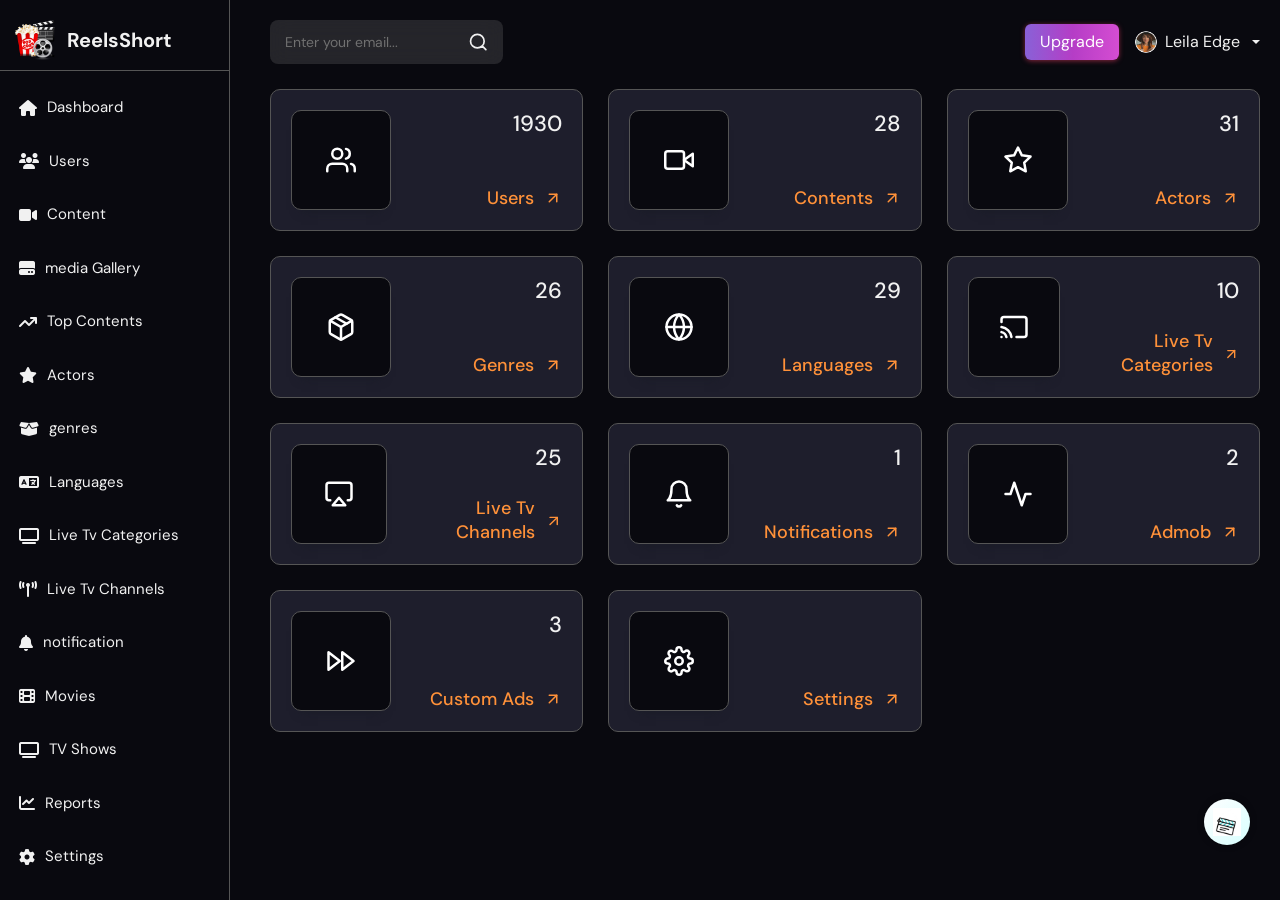
